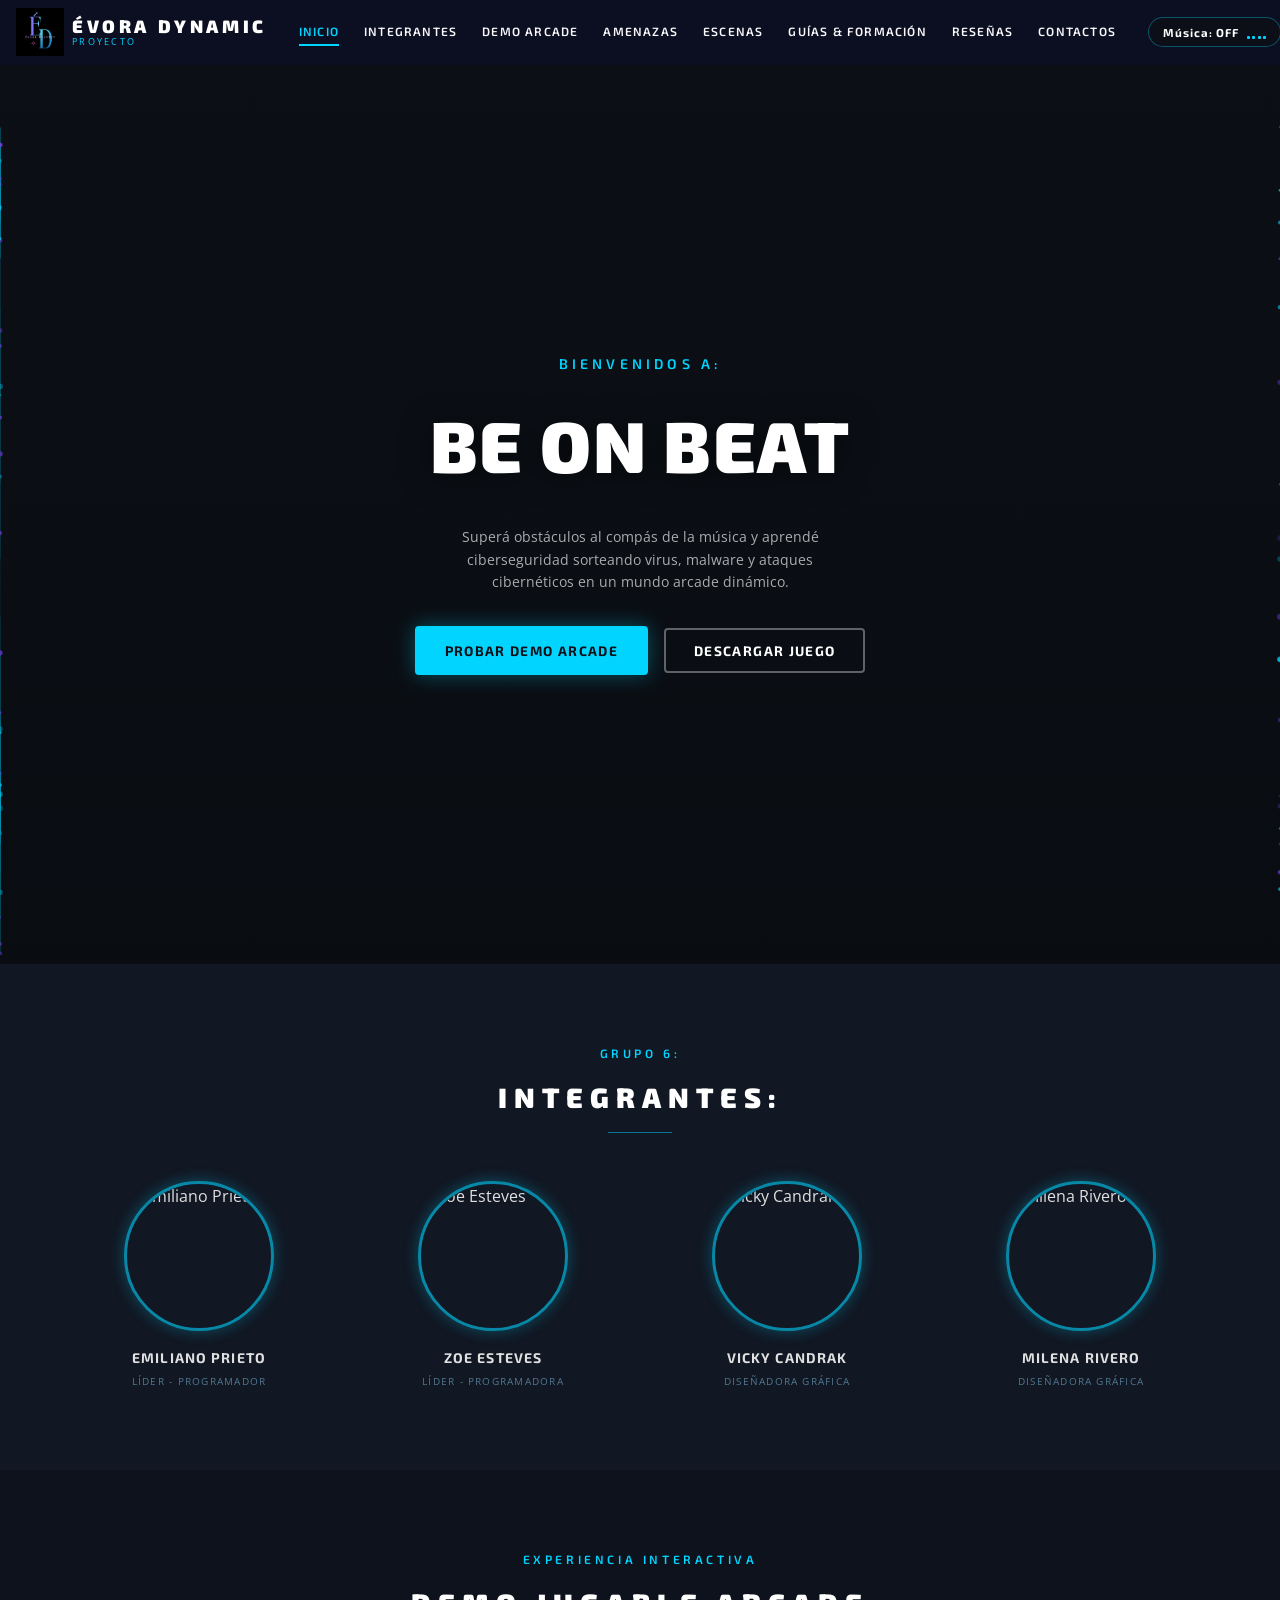
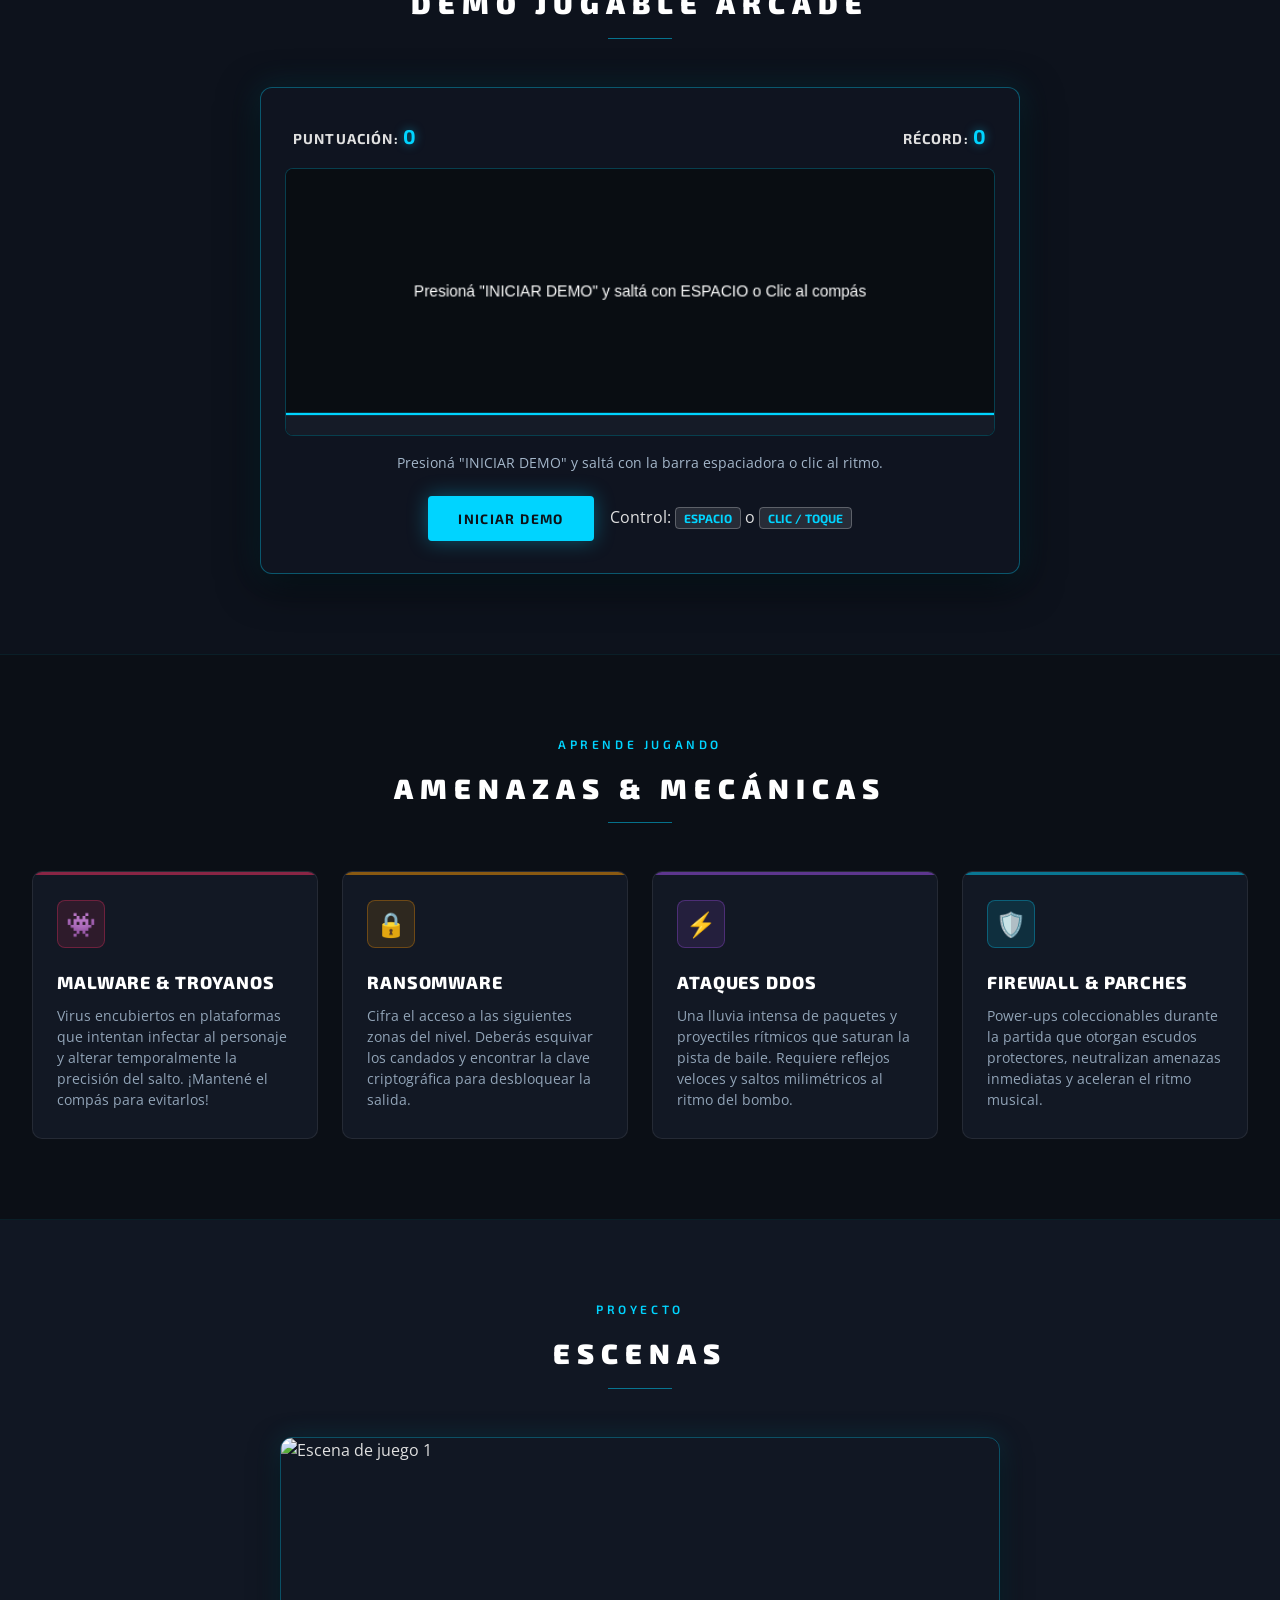
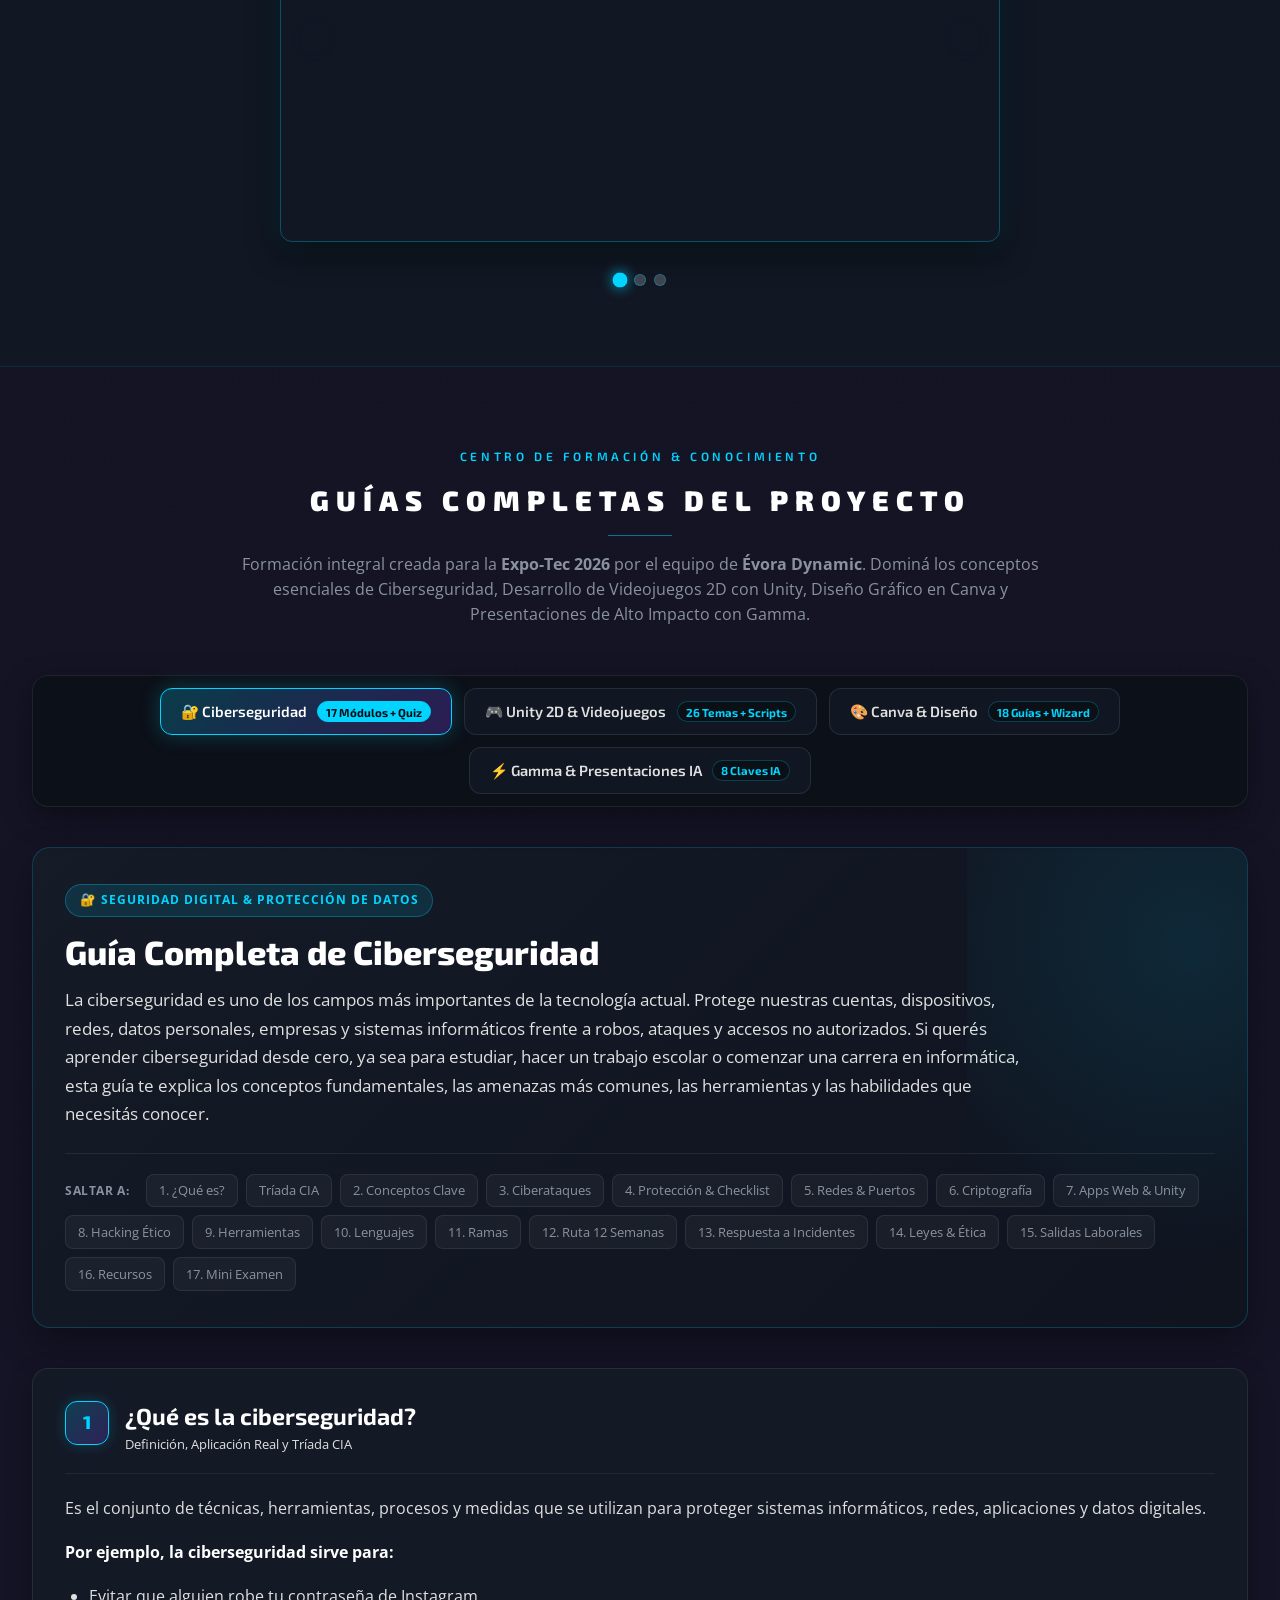
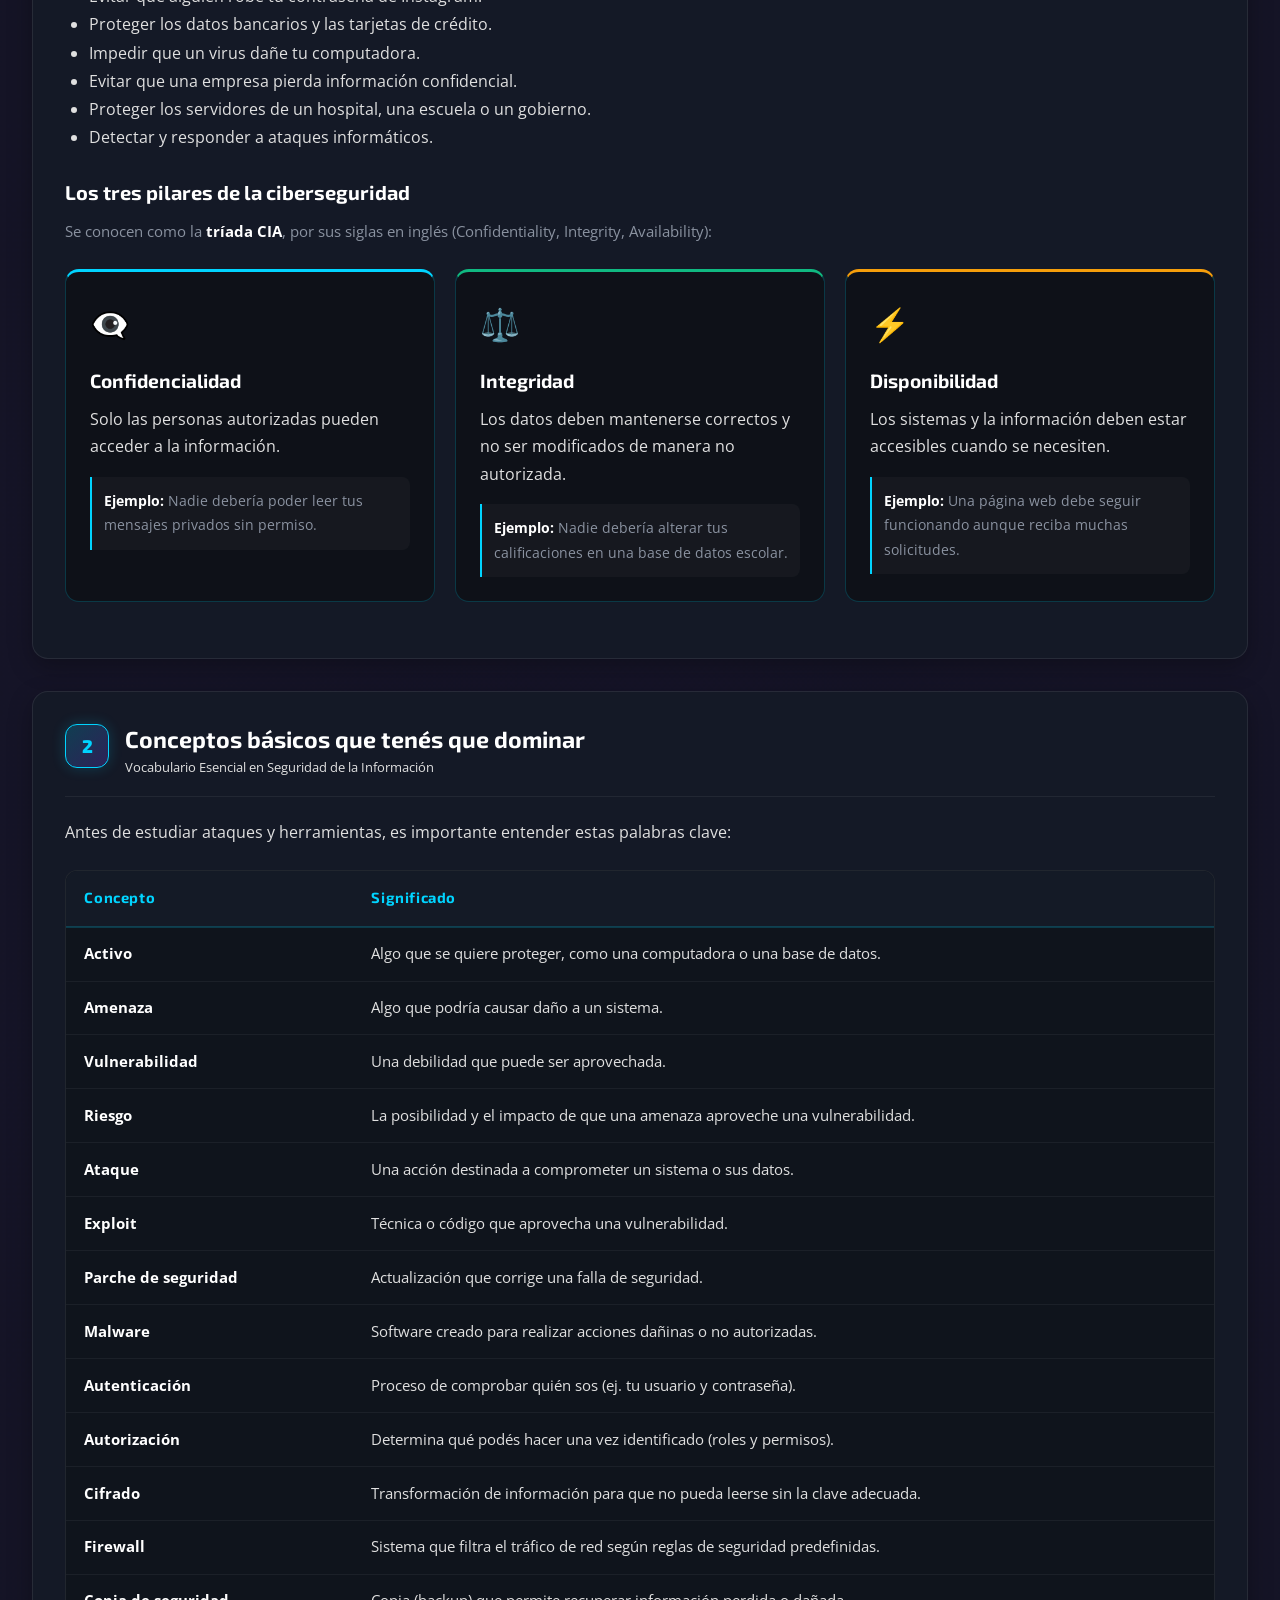
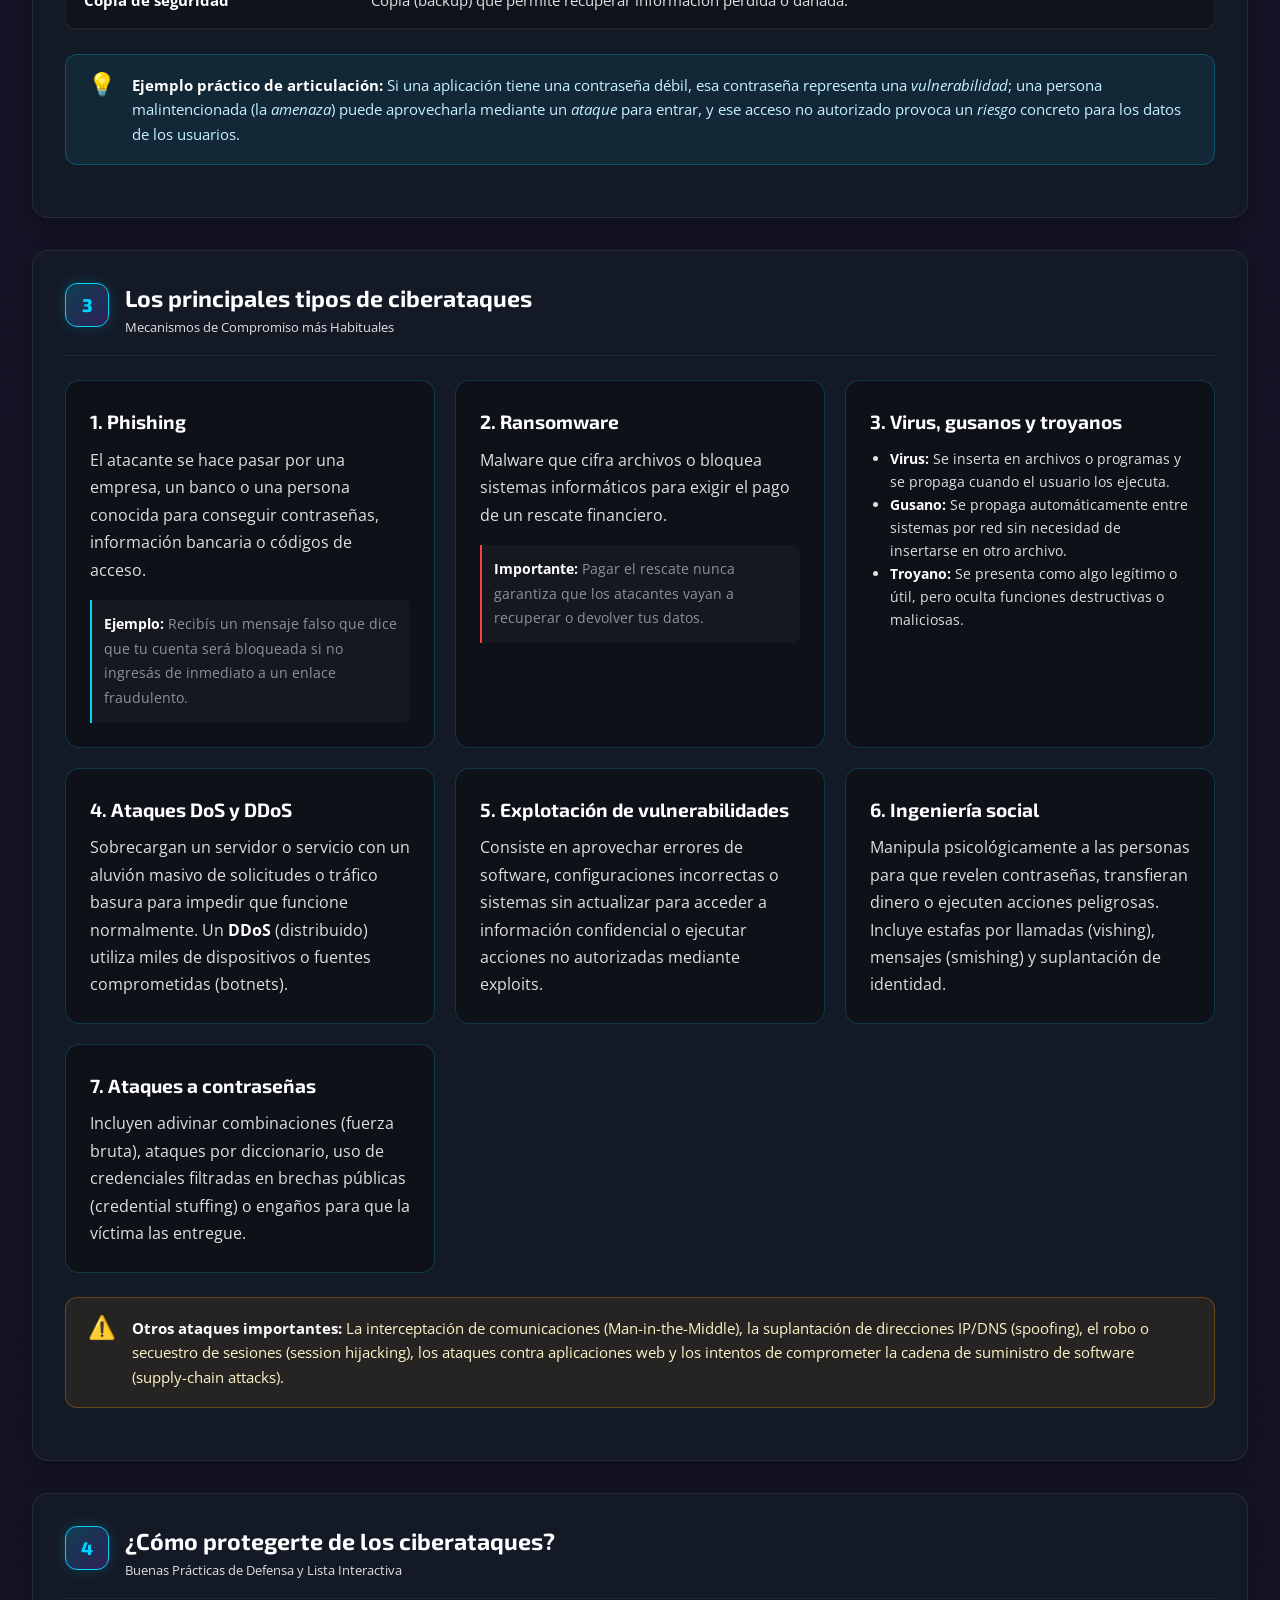
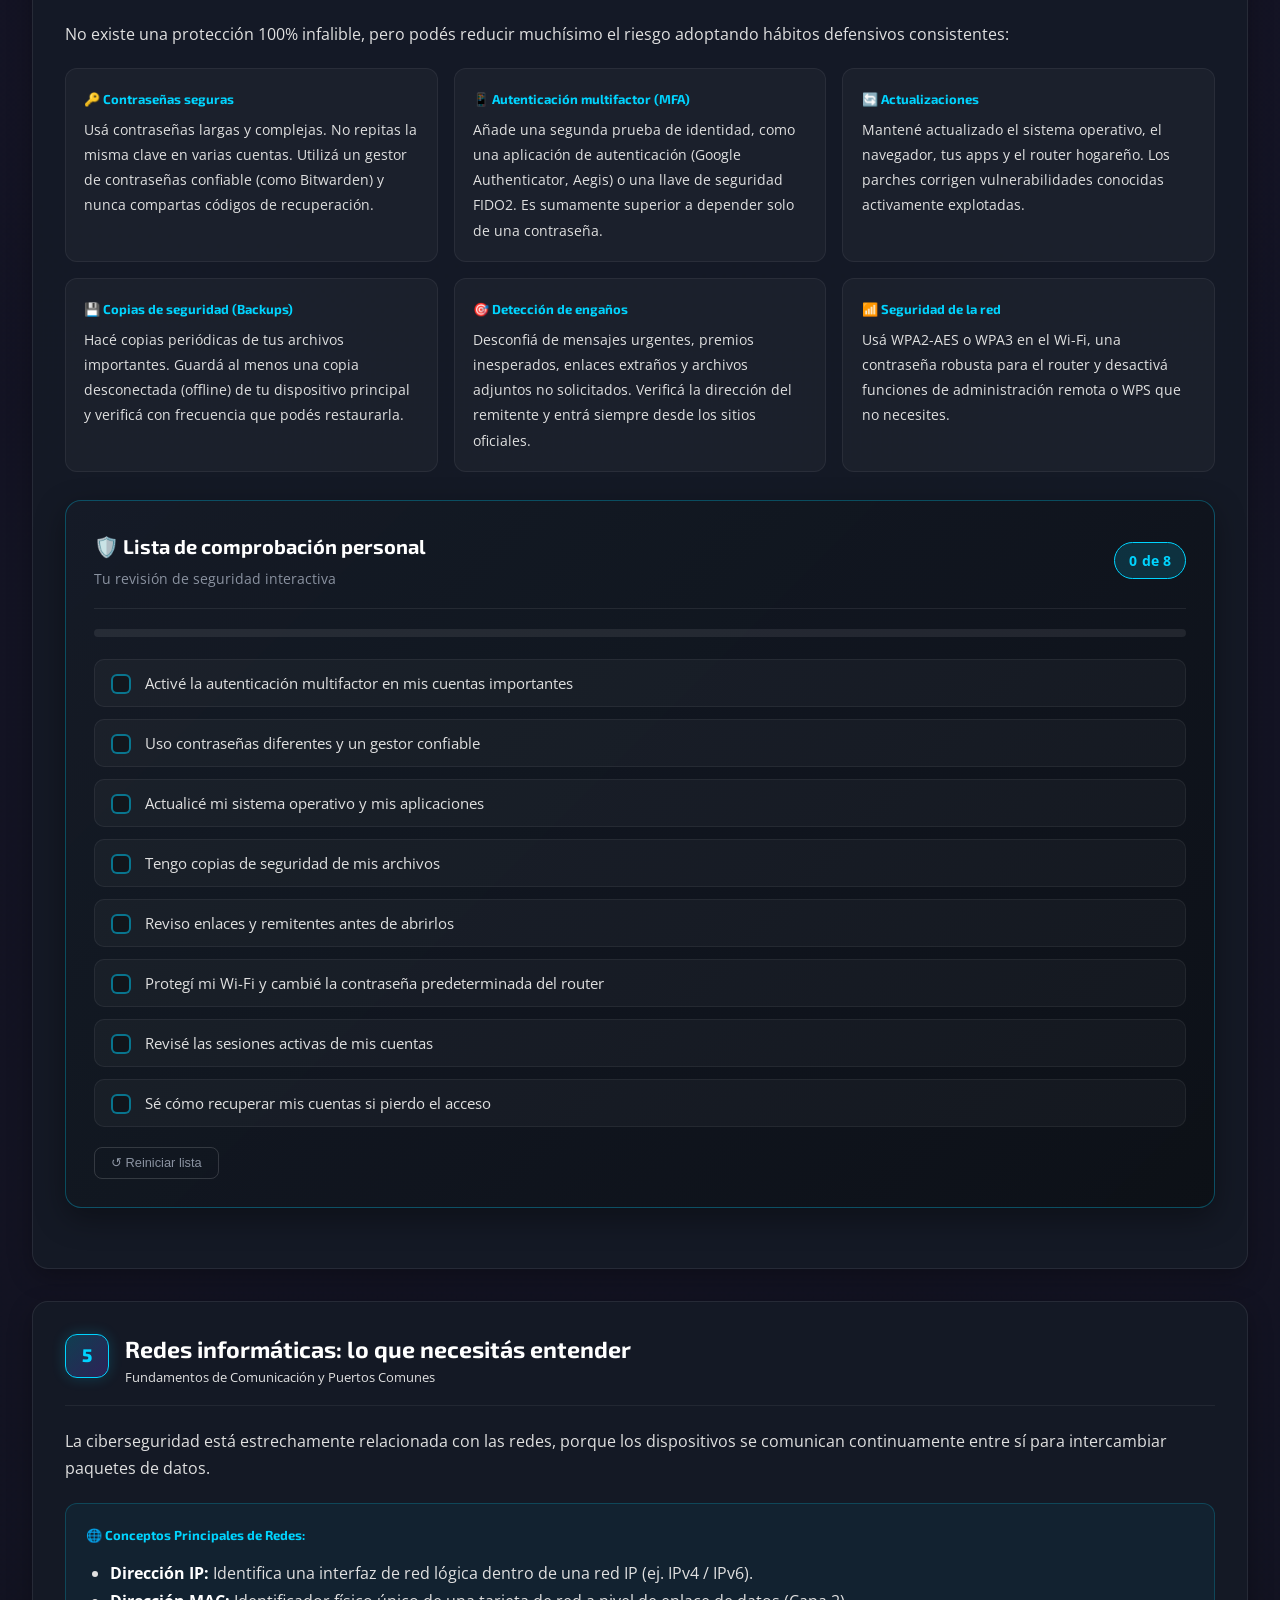
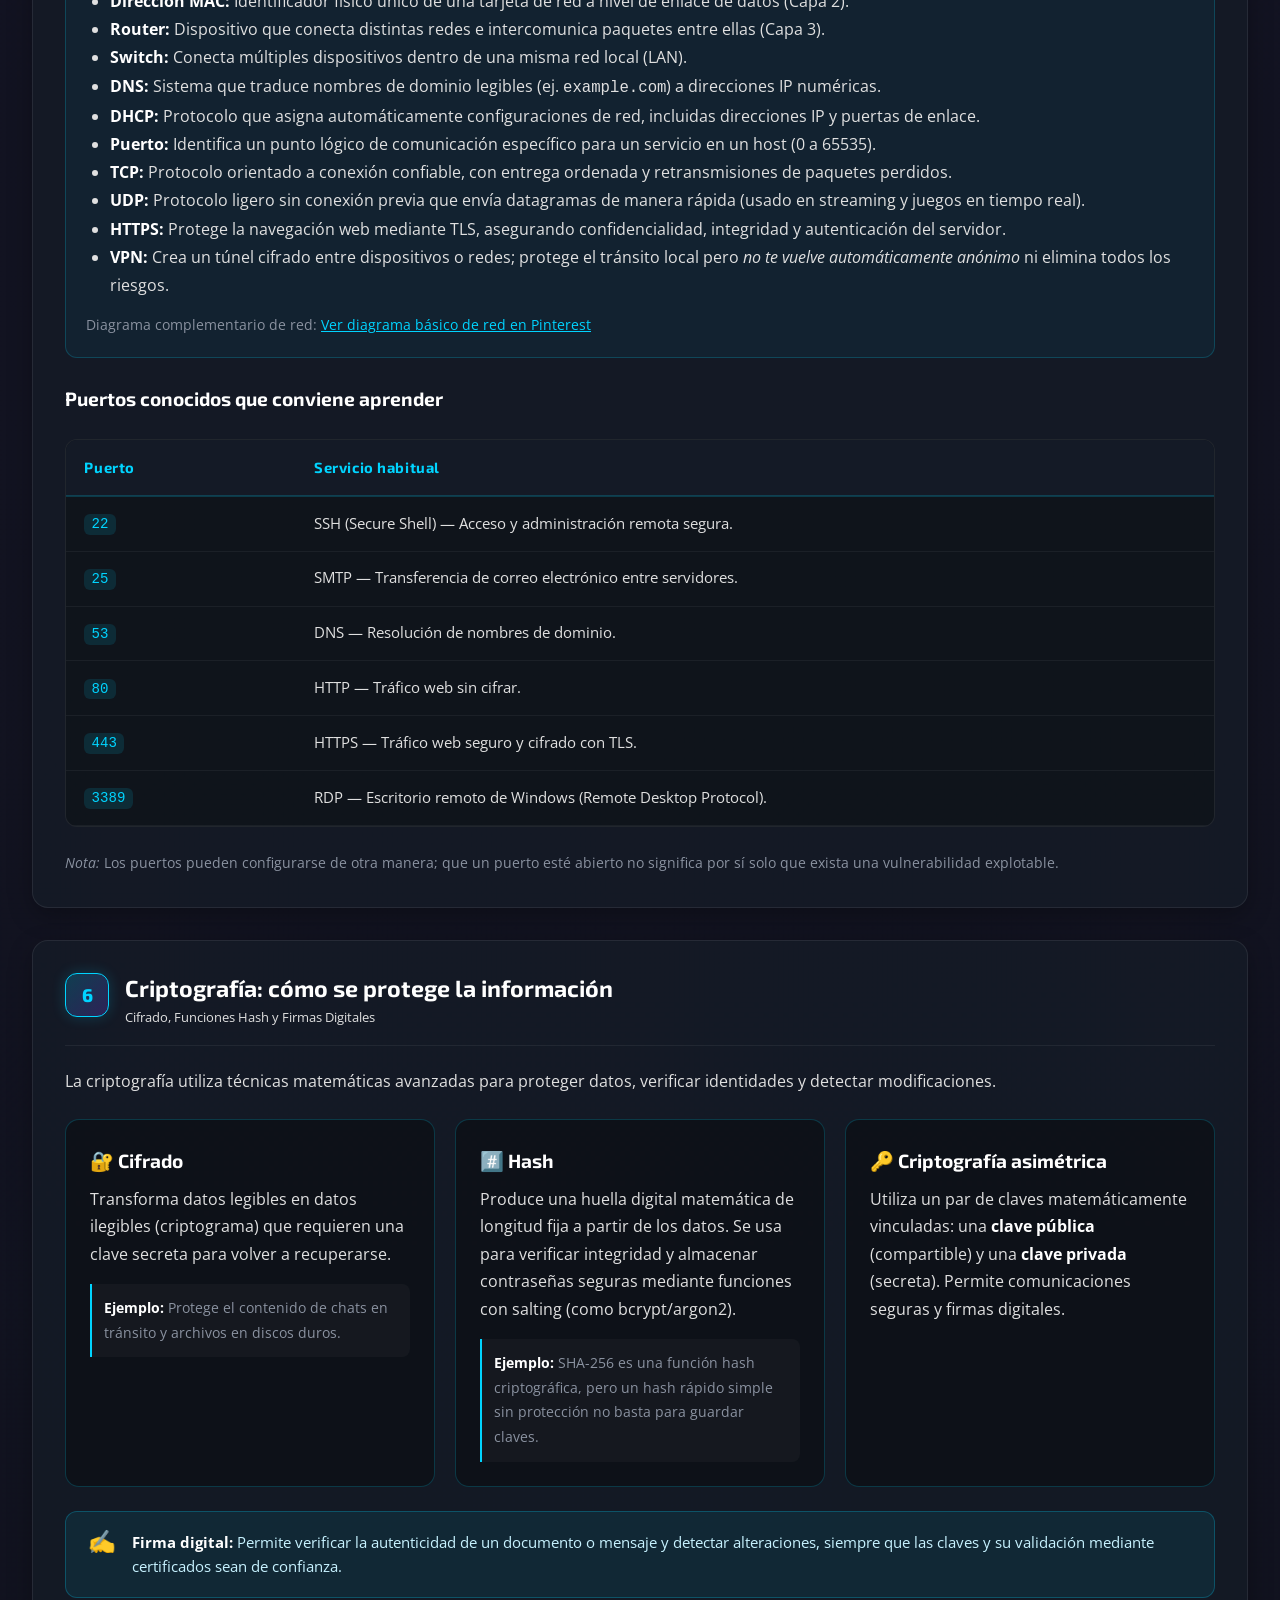
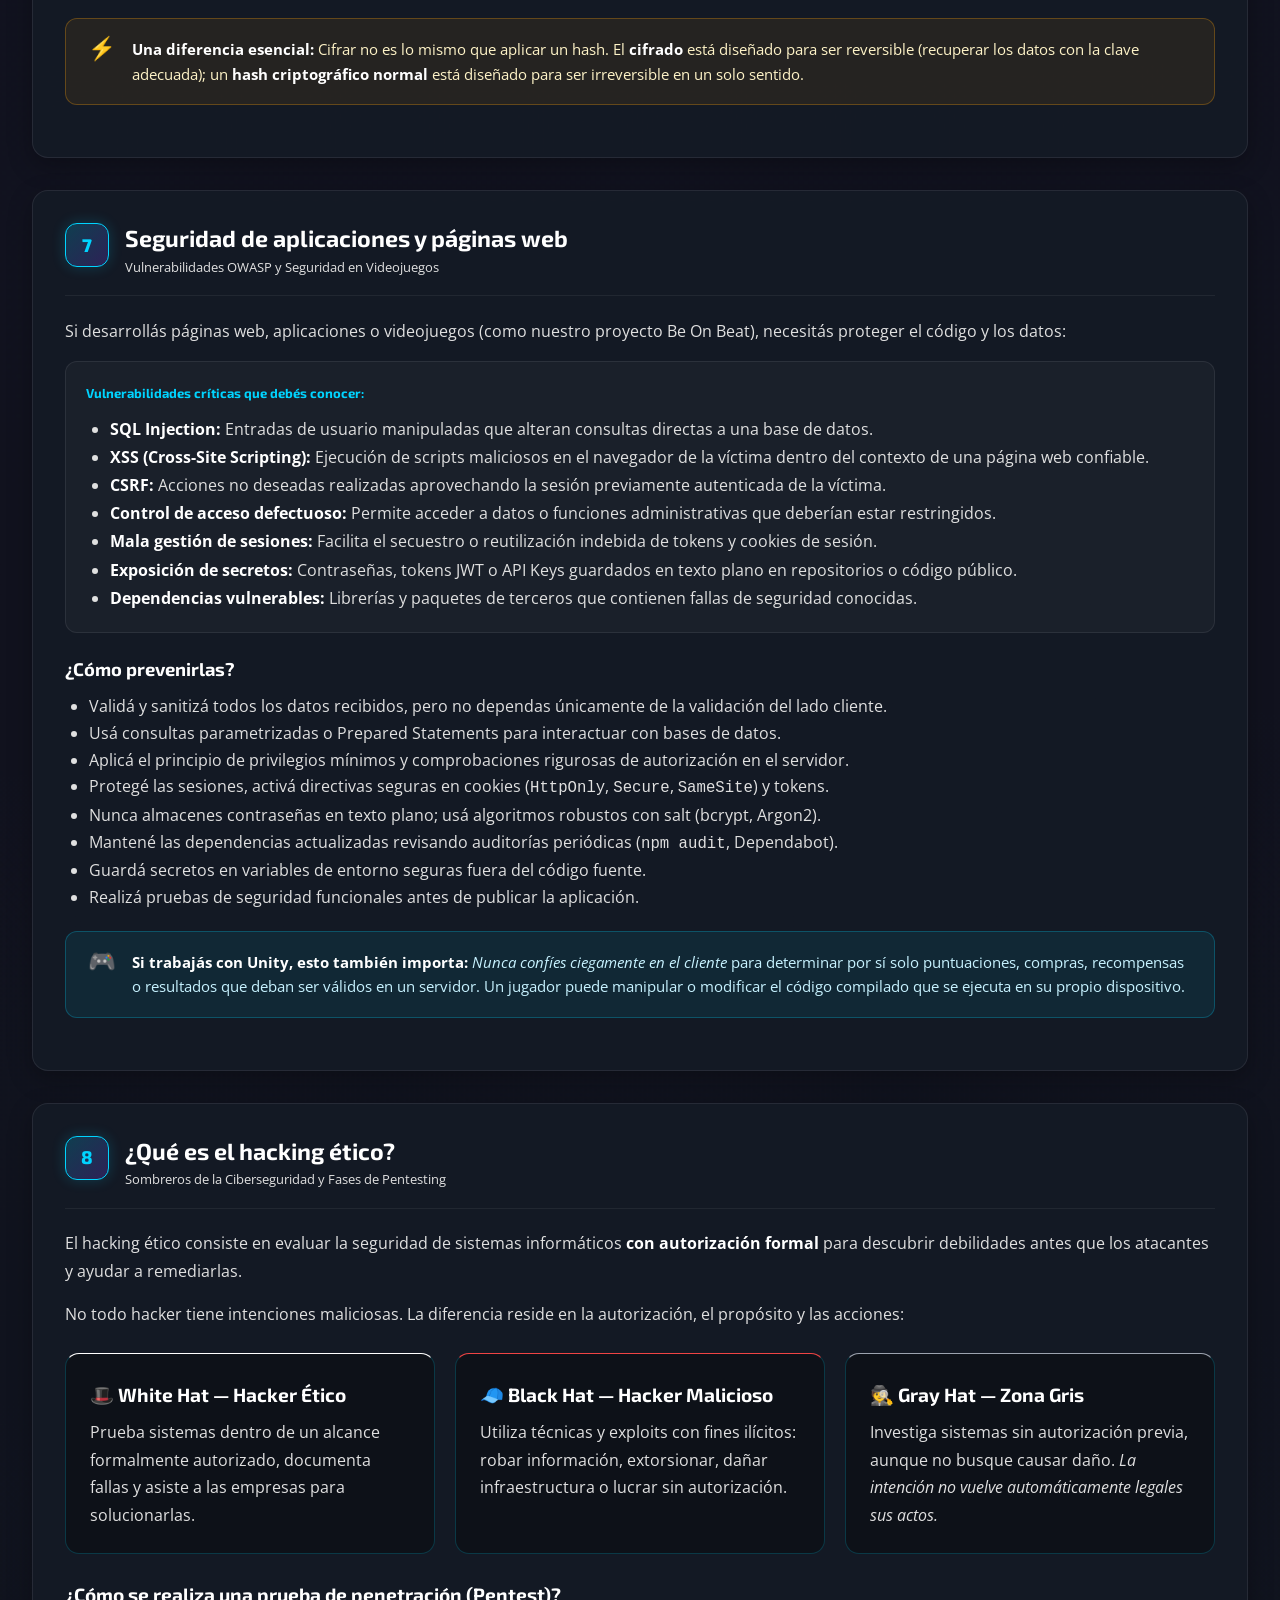
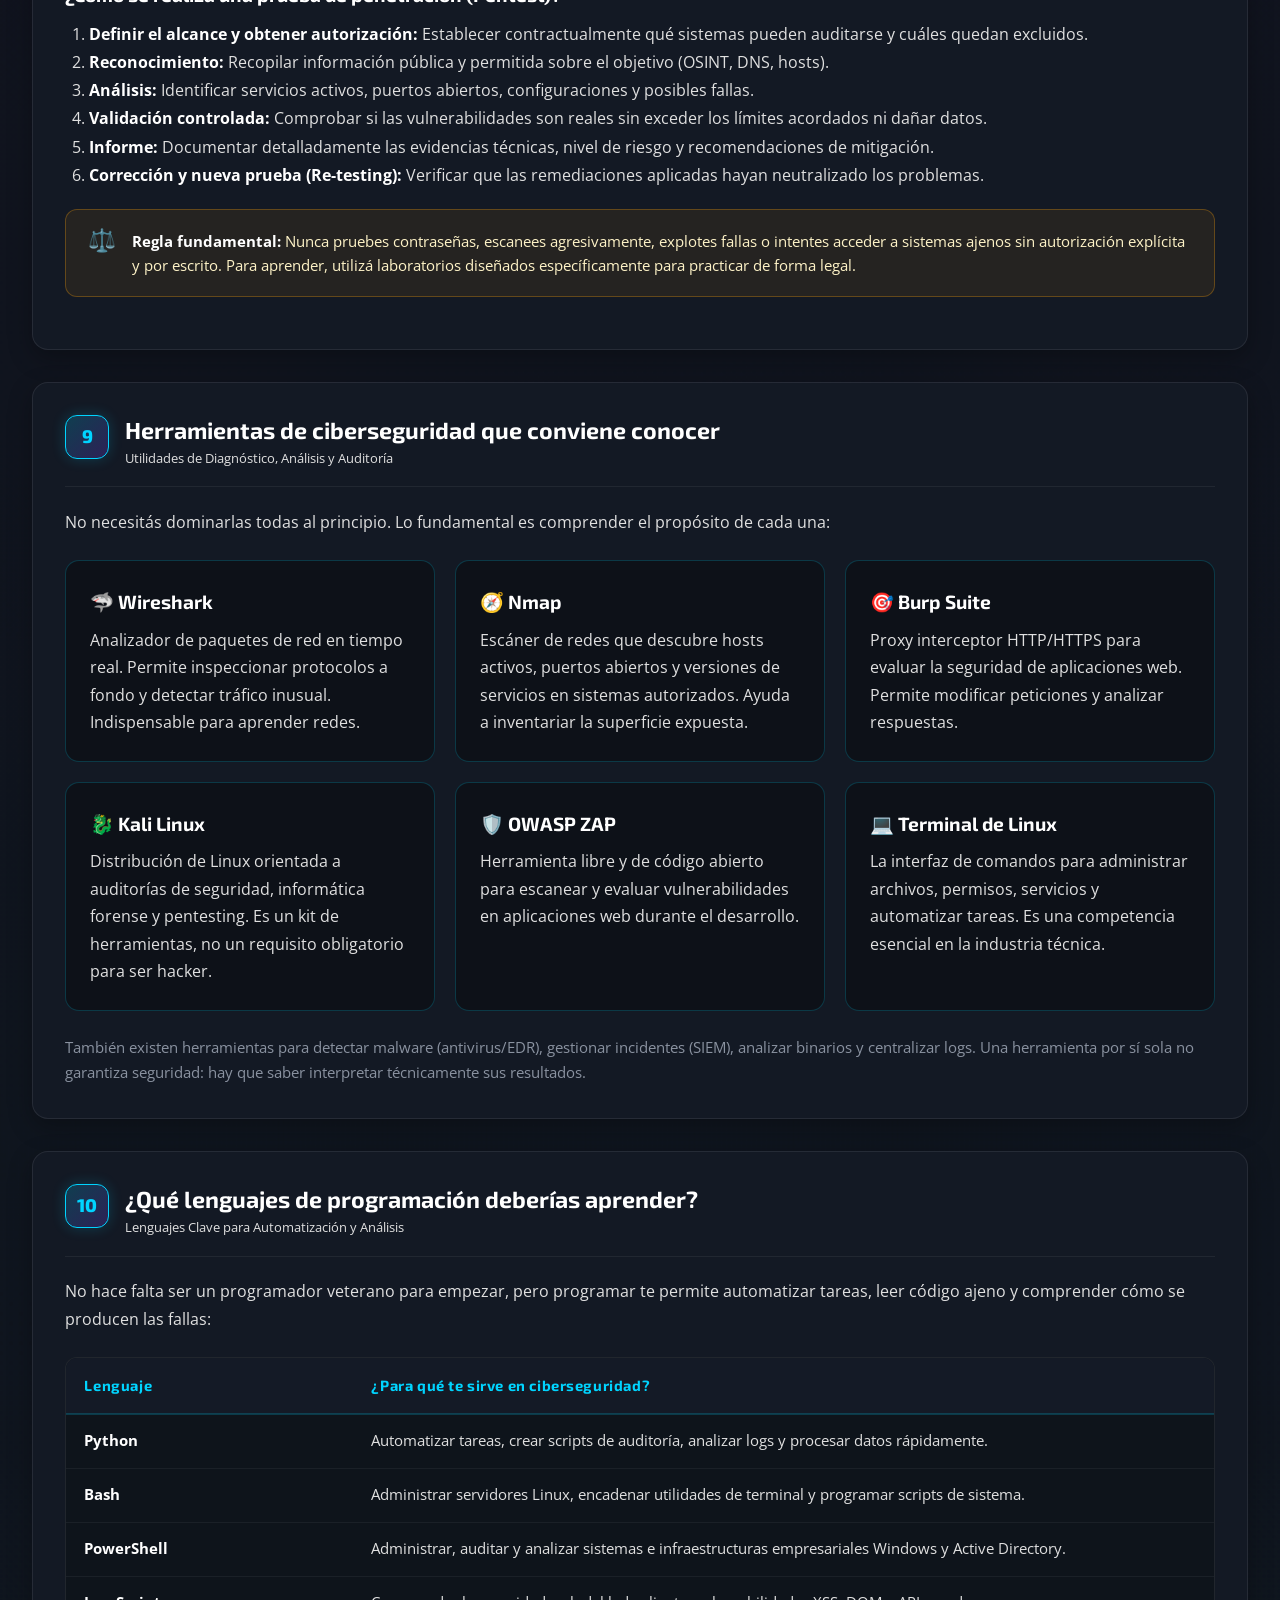
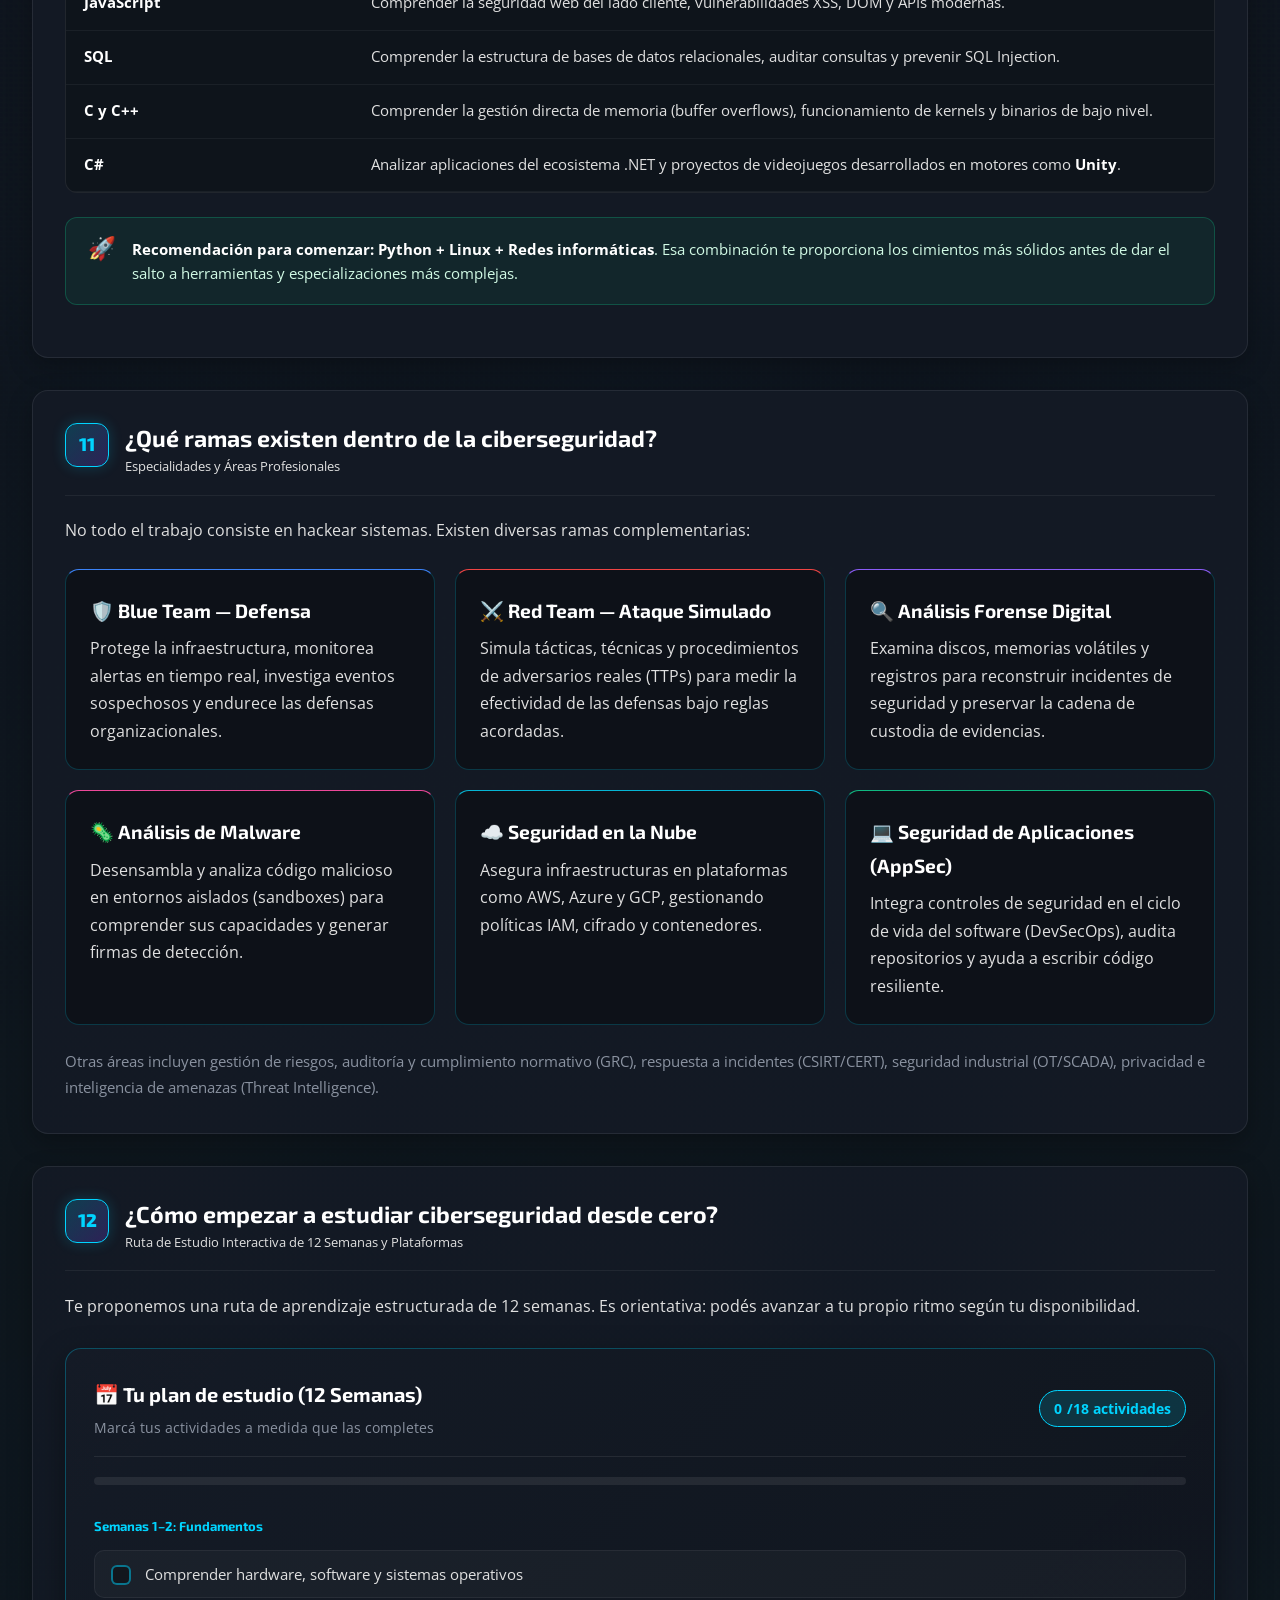
==== index.html @ 3b3048c4 "refactor: replace procedural web audio synthesizer with background music audio player" ====
<!DOCTYPE html>
<html lang="es">

<head>
    <meta charset="UTF-8">
    <meta name="viewport" content="width=device-width, initial-scale=1.0">
    <link rel="icon" type="image/jpeg" href="Logo Empresa.jpg">
    <title>Évora Dynamic | Be On Beat - Expo-Tec 2026</title>

    <!-- Metadatos SEO y Open Graph para compartir -->
    <meta name="description"
        content="Be On Beat - Videojuego rítmico educativo sobre ciberseguridad desarrollado por Évora Dynamic (E.E.S.T N°3 Hurlingham) para Expo-Tec 2026.">
    <meta property="og:title" content="Évora Dynamic | Be On Beat - Expo-Tec 2026">
    <meta property="og:description"
        content="Descubrí Be On Beat, un videojuego de ritmo y plataformas donde aprendés ciberseguridad esquivando malware, ransomware y ataques DDoS.">
    <meta property="og:image" content="Logo - Be On Beat.png">

    <link rel="stylesheet" href="Style.css">
    <link rel="preconnect" href="https://fonts.googleapis.com">
    <link rel="preconnect" href="https://fonts.gstatic.com" crossorigin>
    <link
        href="https://fonts.googleapis.com/css2?family=Exo+2:ital,wght@0,300;0,400;0,600;0,700;0,800;0,900;1,400&family=Open+Sans:wght@300;400;500;600&display=swap"
        rel="stylesheet">
</head>

<body>
    <!-- ============================================
         NAVBAR
         ============================================ -->
    <nav class="navbar" id="navbar">
        <div class="navbar-content">
            <a href="#home" class="logo" id="navCompanyLogo"
                title="Évora Dynamic (Clic en el logo para Acceso de Administrador)">
                <img src="Logo Empresa.jpg" alt="Logo Évora Dynamic" class="logo-icon-img company-logo-interactive"
                    id="companyLogoNav" style="height: 48px; width: 48px;">
                <div class="logo-text">
                    <span class="logo-brand">ÉVORA DYNAMIC</span>
                    <span class="logo-subtitle">Proyecto</span>
                </div>
            </a>

            <div class="nav-links">
                <a href="#home" class="nav-link active">Inicio</a>
                <a href="#games" class="nav-link">Integrantes</a>
                <a href="#arcade" class="nav-link">Demo Arcade</a>
                <a href="#threats" class="nav-link">Amenazas</a>
                <a href="#gallery" class="nav-link">Escenas</a>
                <a href="#guias" class="nav-link">Guías & Formación</a>
                <a href="#blog" class="nav-link">Reseñas</a>
                <a href="#contacts" class="nav-link">Contactos</a>
            </div>

            <div class="nav-actions">
                <!-- Reproductor de Música de Fondo -->
                <audio id="bgMusic" src="bg-music.mp3" loop preload="auto"></audio>
                <button class="audio-btn" id="audioToggleBtn" title="Activar/Desactivar Música de Fondo">
                    <span id="audioStatusText">Música: OFF</span>
                    <div class="equalizer-bars" id="equalizerBars">
                        <div class="equalizer-bar"></div>
                        <div class="equalizer-bar"></div>
                        <div class="equalizer-bar"></div>
                        <div class="equalizer-bar"></div>
                    </div>
                </button>

                <button class="btn-gaming btn-download-trigger">DESCARGAR</button>
                <button class="menu-toggle" id="menuToggle" title="Menú" aria-label="Abrir Menú">
                    <svg width="22" height="22" viewBox="0 0 24 24" fill="none" stroke="currentColor" stroke-width="2">
                        <line x1="3" y1="6" x2="21" y2="6"></line>
                        <line x1="3" y1="12" x2="21" y2="12"></line>
                        <line x1="3" y1="18" x2="21" y2="18"></line>
                    </svg>
                </button>
            </div>
        </div>

        <div class="mobile-menu" id="mobileMenu">
            <div class="mobile-menu-content">
                <a href="#home" class="mobile-menu-link">Inicio</a>
                <a href="#games" class="mobile-menu-link">Integrantes</a>
                <a href="#arcade" class="mobile-menu-link">Demo Jugable Arcade</a>
                <a href="#threats" class="mobile-menu-link">Amenazas Cibernéticas</a>
                <a href="#gallery" class="mobile-menu-link">Escenas del Juego</a>
                <a href="#guias" class="mobile-menu-link">Guías & Formación</a>
                <a href="#blog" class="mobile-menu-link">Reseñas y Proyecto</a>
                <a href="#contacts" class="mobile-menu-link">Contactos & QR</a>
                <button class="audio-btn mobile-audio-toggle" id="mobileAudioToggleBtn"
                    title="Activar/Desactivar Música de Fondo"
                    style="width: 100%; justify-content: center; margin-top: 0.75rem; padding: 0.65rem 1rem;">
                    <span id="mobileAudioStatusText">🎵 Música: OFF</span>
                </button>
                <button class="btn-gaming-solid btn-download-trigger" style="width: 100%; margin-top: 0.5rem;">DESCARGAR
                    JUEGO</button>
            </div>
        </div>
    </nav>

    <!-- ============================================
         HERO SECTION (CON CANVAS DE PARTÍCULAS)
         ============================================ -->
    <section class="hero" id="home">
        <canvas id="heroCanvas"></canvas>
        <div class="hero-content">
            <p class="hero-label">Bienvenidos a:</p>
            <h1 class="hero-title">BE ON BEAT</h1>
            <p class="hero-description">
                Superá obstáculos al compás de la música y aprendé ciberseguridad sorteando virus, malware y ataques
                cibernéticos en un mundo arcade dinámico.
            </p>
            <div class="hero-actions">
                <a href="#arcade" class="btn-gaming-solid">PROBAR DEMO ARCADE</a>
                <button class="btn-gaming-outline btn-download-trigger">DESCARGAR JUEGO</button>
            </div>
        </div>
    </section>

    <!-- ============================================
         INTEGRANTES SECTION
         ============================================ -->
    <section class="games-section" id="games">
        <div class="container">
            <div class="section-header">
                <p class="section-label">Grupo 6:</p>
                <h2 class="section-title">Integrantes:</h2>
                <div class="section-divider"></div>
            </div>

            <div class="games-carousel">
                <div class="game-card">
                    <div class="game-circle">
                        <img src="Emiliano.jpeg" alt="Emiliano Prieto">
                    </div>
                    <div class="game-info">
                        <div class="game-title">EMILIANO PRIETO</div>
                        <div class="game-date">Líder - Programador</div>
                    </div>
                </div>

                <div class="game-card">
                    <div class="game-circle">
                        <img src="zoe.jpeg" alt="Zoe Esteves">
                    </div>
                    <div class="game-info">
                        <div class="game-title">ZOE ESTEVES</div>
                        <div class="game-date">Líder - Programadora</div>
                    </div>
                </div>

                <div class="game-card">
                    <div class="game-circle">
                        <img src="Vicky.jpeg" alt="Vicky Candrak">
                    </div>
                    <div class="game-info">
                        <div class="game-title">VICKY CANDRAK</div>
                        <div class="game-date">Diseñadora Gráfica</div>
                    </div>
                </div>

                <div class="game-card">
                    <div class="game-circle">
                        <img src="Milena.jpeg" alt="Milena Rivero">
                    </div>
                    <div class="game-info">
                        <div class="game-title">MILENA RIVERO</div>
                        <div class="game-date">Diseñadora Gráfica</div>
                    </div>
                </div>
            </div>
        </div>
    </section>

    <!-- ============================================
         MINIJUEGO DEMO ARCADE EN EL NAVEGADOR
         ============================================ -->
    <section class="arcade-section" id="arcade">
        <div class="container">
            <div class="section-header">
                <p class="section-label">Experiencia Interactiva</p>
                <h2 class="section-title">Demo Jugable Arcade</h2>
                <div class="section-divider"></div>
            </div>

            <div class="arcade-card">
                <div class="arcade-hud">
                    <div>PUNTUACIÓN: <span class="arcade-score-val" id="arcadeScore">0</span></div>
                    <div>RÉCORD: <span class="arcade-score-val" id="arcadeHighScore">0</span></div>
                </div>

                <div class="arcade-canvas-wrap">
                    <canvas id="arcadeCanvas" width="640" height="240"></canvas>
                </div>

                <div class="arcade-status" id="arcadeStatus">
                    Presioná "INICIAR DEMO" y saltá con la barra espaciadora o clic al ritmo.
                </div>

                <div class="arcade-controls-hint">
                    <button class="btn-gaming-solid" id="arcadeStartBtn">INICIAR DEMO</button>
                    <div>
                        Control: <span class="key-badge">ESPACIO</span> o <span class="key-badge">CLIC / TOQUE</span>
                    </div>
                </div>
            </div>
        </div>
    </section>


    <!-- ============================================
         AMENAZAS CIBERNÉTICAS (CIBERSEGURIDAD)
         ============================================ -->
    <section class="threats-section" id="threats">
        <div class="container">
            <div class="section-header">
                <p class="section-label">Aprende Jugando</p>
                <h2 class="section-title">Amenazas & Mecánicas</h2>
                <div class="section-divider"></div>
            </div>

            <div class="threats-grid">
                <div class="threat-card malware">
                    <div class="threat-icon-box">👾</div>
                    <h3 class="threat-title">Malware & Troyanos</h3>
                    <p class="threat-desc">
                        Virus encubiertos en plataformas que intentan infectar al personaje y alterar temporalmente la
                        precisión del salto. ¡Mantené el compás para evitarlos!
                    </p>
                </div>

                <div class="threat-card ransom">
                    <div class="threat-icon-box">🔒</div>
                    <h3 class="threat-title">Ransomware</h3>
                    <p class="threat-desc">
                        Cifra el acceso a las siguientes zonas del nivel. Deberás esquivar los candados y encontrar la
                        clave criptográfica para desbloquear la salida.
                    </p>
                </div>

                <div class="threat-card ddos">
                    <div class="threat-icon-box">⚡</div>
                    <h3 class="threat-title">Ataques DDoS</h3>
                    <p class="threat-desc">
                        Una lluvia intensa de paquetes y proyectiles rítmicos que saturan la pista de baile. Requiere
                        reflejos veloces y saltos milimétricos al ritmo del bombo.
                    </p>
                </div>

                <div class="threat-card firewall">
                    <div class="threat-icon-box">🛡️</div>
                    <h3 class="threat-title">Firewall & Parches</h3>
                    <p class="threat-desc">
                        Power-ups coleccionables durante la partida que otorgan escudos protectores, neutralizan
                        amenazas inmediatas y aceleran el ritmo musical.
                    </p>
                </div>
            </div>
        </div>
    </section>

    <!-- ============================================
         GALLERY SECTION (ESCENAS CON CONTROLES)
         ============================================ -->
    <section class="gallery-section" id="gallery">
        <div class="container">
            <div class="section-header">
                <p class="section-label">Proyecto</p>
                <h2 class="section-title">Escenas</h2>
                <div class="section-divider"></div>
            </div>

            <div class="slider-wrapper">
                <button class="slider-btn prev" id="sliderPrev" aria-label="Escena anterior">&#10094;</button>
                <div class="slider">
                    <div class="slides">
                        <img src="https://d2xsxph8kpxj0f.cloudfront.net/310519663700891269/dmwCE3kLKHM7hMLUo2SNt4/game-3-forza-DLq77SA7RTsXVzuGeWvbDe.webp"
                            alt="Escena de juego 1">
                        <img src="https://d2xsxph8kpxj0f.cloudfront.net/310519663700891269/dmwCE3kLKHM7hMLUo2SNt4/game-1-fifal-4pYrfbudWQqsXYP3TQs9eG.webp"
                            alt="Escena de juego 2">
                        <img src="https://d2xsxph8kpxj0f.cloudfront.net/310519663700891269/dmwCE3kLKHM7hMLUo2SNt4/hero-gaming-bg-jr9NrYssYtFWR7VLtwVqLR.webp"
                            alt="Escena de juego 3">
                    </div>
                </div>
                <button class="slider-btn next" id="sliderNext" aria-label="Siguiente escena">&#10095;</button>
            </div>
            <div class="slider-dots" id="sliderDots"></div>
        </div>
    </section>

    <!-- ============================================
         CENTRO DE GUÍAS & FORMACIÓN (ACADEMIA)
         ============================================ -->
    <section class="guides-section" id="guias">
        <div class="container">
            <div class="section-header">
                <p class="section-label">Centro de Formación & Conocimiento</p>
                <h2 class="section-title">Guías Completas del Proyecto</h2>
                <div class="section-divider"></div>
                <p
                    style="max-width: 850px; margin: 1rem auto 0; color: var(--text-muted); font-size: 0.98rem; text-align: center;">
                    Formación integral creada para la <strong>Expo-Tec 2026</strong> por el equipo de <strong>Évora
                        Dynamic</strong>. Dominá los conceptos esenciales de Ciberseguridad, Desarrollo de Videojuegos
                    2D con Unity, Diseño Gráfico en Canva y Presentaciones de Alto Impacto con Gamma.
                </p>
            </div>

            <!-- Selector de Pestañas (Tabs de Navegación) -->
            <div class="guides-tabs-container" role="tablist" aria-label="Guías del Proyecto">
                <button class="guide-tab-btn active" data-guide-target="tab-cyber" role="tab" aria-selected="true"
                    id="tabBtnCyber">
                    <span>🔐 Ciberseguridad</span>
                    <span class="tab-badge">17 Módulos + Quiz</span>
                </button>
                <button class="guide-tab-btn" data-guide-target="tab-unity" role="tab" aria-selected="false"
                    id="tabBtnUnity">
                    <span>🎮 Unity 2D & Videojuegos</span>
                    <span class="tab-badge">26 Temas + Scripts</span>
                </button>
                <button class="guide-tab-btn" data-guide-target="tab-canva" role="tab" aria-selected="false"
                    id="tabBtnCanva">
                    <span>🎨 Canva & Diseño</span>
                    <span class="tab-badge">18 Guías + Wizard</span>
                </button>
                <button class="guide-tab-btn" data-guide-target="tab-gamma" role="tab" aria-selected="false"
                    id="tabBtnGamma">
                    <span>⚡ Gamma & Presentaciones IA</span>
                    <span class="tab-badge">8 Claves IA</span>
                </button>
            </div>

            <!-- ========================================================
                 PESTAÑA 1: GUÍA COMPLETA DE CIBERSEGURIDAD
                 ======================================================== -->
            <div class="guide-tab-pane active" id="tab-cyber" role="tabpanel" aria-labelledby="tabBtnCyber">

                <!-- Hero Banner Ciberseguridad -->
                <div class="guide-hero-banner">
                    <span class="guide-hero-badge">🔐 Seguridad Digital & Protección de Datos</span>
                    <h2 class="guide-hero-title">Guía Completa de Ciberseguridad</h2>
                    <p class="guide-hero-desc">
                        La ciberseguridad es uno de los campos más importantes de la tecnología actual. Protege nuestras
                        cuentas, dispositivos, redes, datos personales, empresas y sistemas informáticos frente a robos,
                        ataques y accesos no autorizados.
                        Si querés aprender ciberseguridad desde cero, ya sea para estudiar, hacer un trabajo escolar o
                        comenzar una carrera en informática, esta guía te explica los conceptos fundamentales, las
                        amenazas más comunes, las herramientas y las habilidades que necesitás conocer.
                    </p>
                    <div class="guide-quick-nav">
                        <span class="quick-nav-label">Saltar a:</span>
                        <a href="#cyber-1" class="quick-jump-link">1. ¿Qué es?</a>
                        <a href="#cyber-cia" class="quick-jump-link">Tríada CIA</a>
                        <a href="#cyber-2" class="quick-jump-link">2. Conceptos Clave</a>
                        <a href="#cyber-3" class="quick-jump-link">3. Ciberataques</a>
                        <a href="#cyber-4" class="quick-jump-link">4. Protección & Checklist</a>
                        <a href="#cyber-5" class="quick-jump-link">5. Redes & Puertos</a>
                        <a href="#cyber-6" class="quick-jump-link">6. Criptografía</a>
                        <a href="#cyber-7" class="quick-jump-link">7. Apps Web & Unity</a>
                        <a href="#cyber-8" class="quick-jump-link">8. Hacking Ético</a>
                        <a href="#cyber-9" class="quick-jump-link">9. Herramientas</a>
                        <a href="#cyber-10" class="quick-jump-link">10. Lenguajes</a>
                        <a href="#cyber-11" class="quick-jump-link">11. Ramas</a>
                        <a href="#cyber-12" class="quick-jump-link">12. Ruta 12 Semanas</a>
                        <a href="#cyber-13" class="quick-jump-link">13. Respuesta a Incidentes</a>
                        <a href="#cyber-14" class="quick-jump-link">14. Leyes & Ética</a>
                        <a href="#cyber-15" class="quick-jump-link">15. Salidas Laborales</a>
                        <a href="#cyber-16" class="quick-jump-link">16. Recursos</a>
                        <a href="#cyber-17" class="quick-jump-link">17. Mini Examen</a>
                    </div>
                </div>

                <!-- 1. ¿Qué es la ciberseguridad? -->
                <article class="guide-sub-card" id="cyber-1">
                    <div class="guide-card-header">
                        <span class="guide-num-badge">1</span>
                        <div>
                            <h3 class="guide-card-title">¿Qué es la ciberseguridad?</h3>
                            <small>Definición, Aplicación Real y Tríada CIA</small>
                        </div>
                    </div>
                    <div class="guide-prose">
                        <p>
                            Es el conjunto de técnicas, herramientas, procesos y medidas que se utilizan para proteger
                            sistemas informáticos, redes, aplicaciones y datos digitales.
                        </p>
                        <p><strong>Por ejemplo, la ciberseguridad sirve para:</strong></p>
                        <ul style="margin: 0.75rem 0 1.25rem 1.5rem; line-height: 1.8;">
                            <li>Evitar que alguien robe tu contraseña de Instagram.</li>
                            <li>Proteger los datos bancarios y las tarjetas de crédito.</li>
                            <li>Impedir que un virus dañe tu computadora.</li>
                            <li>Evitar que una empresa pierda información confidencial.</li>
                            <li>Proteger los servidores de un hospital, una escuela o un gobierno.</li>
                            <li>Detectar y responder a ataques informáticos.</li>
                        </ul>

                        <div id="cyber-cia">
                            <h4
                                style="font-family: 'Exo 2', sans-serif; font-size: 1.25rem; color: var(--text-white); margin: 1.5rem 0 0.5rem;">
                                Los tres pilares de la ciberseguridad
                            </h4>
                            <p style="color: var(--text-muted); font-size: 0.95rem;">
                                Se conocen como la <strong>tríada CIA</strong>, por sus siglas en inglés
                                (Confidentiality, Integrity, Availability):
                            </p>

                            <div class="cia-grid">
                                <div class="cia-card conf">
                                    <div class="cia-card-icon">👁️‍🗨️</div>
                                    <h5 class="cia-card-title">Confidencialidad</h5>
                                    <p>Solo las personas autorizadas pueden acceder a la información.</p>
                                    <div class="cia-example-box">
                                        <strong>Ejemplo:</strong> Nadie debería poder leer tus mensajes privados sin
                                        permiso.
                                    </div>
                                </div>

                                <div class="cia-card inte">
                                    <div class="cia-card-icon">⚖️</div>
                                    <h5 class="cia-card-title">Integridad</h5>
                                    <p>Los datos deben mantenerse correctos y no ser modificados de manera no
                                        autorizada.</p>
                                    <div class="cia-example-box">
                                        <strong>Ejemplo:</strong> Nadie debería alterar tus calificaciones en una base
                                        de datos escolar.
                                    </div>
                                </div>

                                <div class="cia-card disp">
                                    <div class="cia-card-icon">⚡</div>
                                    <h5 class="cia-card-title">Disponibilidad</h5>
                                    <p>Los sistemas y la información deben estar accesibles cuando se necesiten.</p>
                                    <div class="cia-example-box">
                                        <strong>Ejemplo:</strong> Una página web debe seguir funcionando aunque reciba
                                        muchas solicitudes.
                                    </div>
                                </div>
                            </div>
                        </div>
                    </div>
                </article>

                <!-- 2. Conceptos básicos que tenés que dominar -->
                <article class="guide-sub-card" id="cyber-2">
                    <div class="guide-card-header">
                        <span class="guide-num-badge">2</span>
                        <div>
                            <h3 class="guide-card-title">Conceptos básicos que tenés que dominar</h3>
                            <small>Vocabulario Esencial en Seguridad de la Información</small>
                        </div>
                    </div>
                    <div class="guide-prose">
                        <p>Antes de estudiar ataques y herramientas, es importante entender estas palabras clave:</p>

                        <div class="guide-table-wrap">
                            <table class="guide-table">
                                <thead>
                                    <tr>
                                        <th style="width: 25%;">Concepto</th>
                                        <th>Significado</th>
                                    </tr>
                                </thead>
                                <tbody>
                                    <tr>
                                        <td><strong>Activo</strong></td>
                                        <td>Algo que se quiere proteger, como una computadora o una base de datos.</td>
                                    </tr>
                                    <tr>
                                        <td><strong>Amenaza</strong></td>
                                        <td>Algo que podría causar daño a un sistema.</td>
                                    </tr>
                                    <tr>
                                        <td><strong>Vulnerabilidad</strong></td>
                                        <td>Una debilidad que puede ser aprovechada.</td>
                                    </tr>
                                    <tr>
                                        <td><strong>Riesgo</strong></td>
                                        <td>La posibilidad y el impacto de que una amenaza aproveche una vulnerabilidad.
                                        </td>
                                    </tr>
                                    <tr>
                                        <td><strong>Ataque</strong></td>
                                        <td>Una acción destinada a comprometer un sistema o sus datos.</td>
                                    </tr>
                                    <tr>
                                        <td><strong>Exploit</strong></td>
                                        <td>Técnica o código que aprovecha una vulnerabilidad.</td>
                                    </tr>
                                    <tr>
                                        <td><strong>Parche de seguridad</strong></td>
                                        <td>Actualización que corrige una falla de seguridad.</td>
                                    </tr>
                                    <tr>
                                        <td><strong>Malware</strong></td>
                                        <td>Software creado para realizar acciones dañinas o no autorizadas.</td>
                                    </tr>
                                    <tr>
                                        <td><strong>Autenticación</strong></td>
                                        <td>Proceso de comprobar quién sos (ej. tu usuario y contraseña).</td>
                                    </tr>
                                    <tr>
                                        <td><strong>Autorización</strong></td>
                                        <td>Determina qué podés hacer una vez identificado (roles y permisos).</td>
                                    </tr>
                                    <tr>
                                        <td><strong>Cifrado</strong></td>
                                        <td>Transformación de información para que no pueda leerse sin la clave
                                            adecuada.</td>
                                    </tr>
                                    <tr>
                                        <td><strong>Firewall</strong></td>
                                        <td>Sistema que filtra el tráfico de red según reglas de seguridad predefinidas.
                                        </td>
                                    </tr>
                                    <tr>
                                        <td><strong>Copia de seguridad</strong></td>
                                        <td>Copia (backup) que permite recuperar información perdida o dañada.</td>
                                    </tr>
                                </tbody>
                            </table>
                        </div>

                        <div class="guide-alert-box info">
                            <span class="guide-alert-icon">💡</span>
                            <div>
                                <strong>Ejemplo práctico de articulación:</strong> Si una aplicación tiene una
                                contraseña débil, esa contraseña representa una <em>vulnerabilidad</em>; una persona
                                malintencionada (la <em>amenaza</em>) puede aprovecharla mediante un <em>ataque</em>
                                para entrar, y ese acceso no autorizado provoca un <em>riesgo</em> concreto para los
                                datos de los usuarios.
                            </div>
                        </div>
                    </div>
                </article>

                <!-- 3. Los principales tipos de ciberataques -->
                <article class="guide-sub-card" id="cyber-3">
                    <div class="guide-card-header">
                        <span class="guide-num-badge">3</span>
                        <div>
                            <h3 class="guide-card-title">Los principales tipos de ciberataques</h3>
                            <small>Mecanismos de Compromiso más Habituales</small>
                        </div>
                    </div>
                    <div class="guide-prose">
                        <div class="cia-grid" style="grid-template-columns: repeat(auto-fit, minmax(300px, 1fr));">

                            <div class="cia-card">
                                <h5 class="cia-card-title">1. Phishing</h5>
                                <p>El atacante se hace pasar por una empresa, un banco o una persona conocida para
                                    conseguir contraseñas, información bancaria o códigos de acceso.</p>
                                <div class="cia-example-box">
                                    <strong>Ejemplo:</strong> Recibís un mensaje falso que dice que tu cuenta será
                                    bloqueada si no ingresás de inmediato a un enlace fraudulento.
                                </div>
                            </div>

                            <div class="cia-card">
                                <h5 class="cia-card-title">2. Ransomware</h5>
                                <p>Malware que cifra archivos o bloquea sistemas informáticos para exigir el pago de un
                                    rescate financiero.</p>
                                <div class="cia-example-box" style="border-left-color: #ef4444;">
                                    <strong>Importante:</strong> Pagar el rescate nunca garantiza que los atacantes
                                    vayan a recuperar o devolver tus datos.
                                </div>
                            </div>

                            <div class="cia-card">
                                <h5 class="cia-card-title">3. Virus, gusanos y troyanos</h5>
                                <ul style="margin: 0.5rem 0 0 1.25rem; font-size: 0.9rem; line-height: 1.6;">
                                    <li><strong>Virus:</strong> Se inserta en archivos o programas y se propaga cuando
                                        el usuario los ejecuta.</li>
                                    <li><strong>Gusano:</strong> Se propaga automáticamente entre sistemas por red sin
                                        necesidad de insertarse en otro archivo.</li>
                                    <li><strong>Troyano:</strong> Se presenta como algo legítimo o útil, pero oculta
                                        funciones destructivas o maliciosas.</li>
                                </ul>
                            </div>

                            <div class="cia-card">
                                <h5 class="cia-card-title">4. Ataques DoS y DDoS</h5>
                                <p>Sobrecargan un servidor o servicio con un aluvión masivo de solicitudes o tráfico
                                    basura para impedir que funcione normalmente. Un <strong>DDoS</strong> (distribuido)
                                    utiliza miles de dispositivos o fuentes comprometidas (botnets).</p>
                            </div>

                            <div class="cia-card">
                                <h5 class="cia-card-title">5. Explotación de vulnerabilidades</h5>
                                <p>Consiste en aprovechar errores de software, configuraciones incorrectas o sistemas
                                    sin actualizar para acceder a información confidencial o ejecutar acciones no
                                    autorizadas mediante exploits.</p>
                            </div>

                            <div class="cia-card">
                                <h5 class="cia-card-title">6. Ingeniería social</h5>
                                <p>Manipula psicológicamente a las personas para que revelen contraseñas, transfieran
                                    dinero o ejecuten acciones peligrosas. Incluye estafas por llamadas (vishing),
                                    mensajes (smishing) y suplantación de identidad.</p>
                            </div>

                            <div class="cia-card">
                                <h5 class="cia-card-title">7. Ataques a contraseñas</h5>
                                <p>Incluyen adivinar combinaciones (fuerza bruta), ataques por diccionario, uso de
                                    credenciales filtradas en brechas públicas (credential stuffing) o engaños para que
                                    la víctima las entregue.</p>
                            </div>
                        </div>

                        <div class="guide-alert-box warning">
                            <span class="guide-alert-icon">⚠️</span>
                            <div>
                                <strong>Otros ataques importantes:</strong> La interceptación de comunicaciones
                                (Man-in-the-Middle), la suplantación de direcciones IP/DNS (spoofing), el robo o
                                secuestro de sesiones (session hijacking), los ataques contra aplicaciones web y los
                                intentos de comprometer la cadena de suministro de software (supply-chain attacks).
                            </div>
                        </div>
                    </div>
                </article>

                <!-- 4. ¿Cómo protegerte de los ciberataques? + CHECKLIST -->
                <article class="guide-sub-card" id="cyber-4">
                    <div class="guide-card-header">
                        <span class="guide-num-badge">4</span>
                        <div>
                            <h3 class="guide-card-title">¿Cómo protegerte de los ciberataques?</h3>
                            <small>Buenas Prácticas de Defensa y Lista Interactiva</small>
                        </div>
                    </div>
                    <div class="guide-prose">
                        <p>No existe una protección 100% infalible, pero podés reducir muchísimo el riesgo adoptando
                            hábitos defensivos consistentes:</p>

                        <div
                            style="display: grid; grid-template-columns: repeat(auto-fit, minmax(280px, 1fr)); gap: 1rem; margin: 1.25rem 0;">
                            <div
                                style="background: rgba(255,255,255,0.03); padding: 1.15rem; border-radius: 12px; border: 1px solid rgba(255,255,255,0.06);">
                                <h5
                                    style="color: var(--cyan-primary); font-family: 'Exo 2', sans-serif; margin-bottom: 0.4rem;">
                                    🔑 Contraseñas seguras</h5>
                                <p style="font-size: 0.9rem; margin: 0;">Usá contraseñas largas y complejas. No repitas
                                    la misma clave en varias cuentas. Utilizá un gestor de contraseñas confiable (como
                                    Bitwarden) y nunca compartas códigos de recuperación.</p>
                            </div>
                            <div
                                style="background: rgba(255,255,255,0.03); padding: 1.15rem; border-radius: 12px; border: 1px solid rgba(255,255,255,0.06);">
                                <h5
                                    style="color: var(--cyan-primary); font-family: 'Exo 2', sans-serif; margin-bottom: 0.4rem;">
                                    📱 Autenticación multifactor (MFA)</h5>
                                <p style="font-size: 0.9rem; margin: 0;">Añade una segunda prueba de identidad, como una
                                    aplicación de autenticación (Google Authenticator, Aegis) o una llave de seguridad
                                    FIDO2. Es sumamente superior a depender solo de una contraseña.</p>
                            </div>
                            <div
                                style="background: rgba(255,255,255,0.03); padding: 1.15rem; border-radius: 12px; border: 1px solid rgba(255,255,255,0.06);">
                                <h5
                                    style="color: var(--cyan-primary); font-family: 'Exo 2', sans-serif; margin-bottom: 0.4rem;">
                                    🔄 Actualizaciones</h5>
                                <p style="font-size: 0.9rem; margin: 0;">Mantené actualizado el sistema operativo, el
                                    navegador, tus apps y el router hogareño. Los parches corrigen vulnerabilidades
                                    conocidas activamente explotadas.</p>
                            </div>
                            <div
                                style="background: rgba(255,255,255,0.03); padding: 1.15rem; border-radius: 12px; border: 1px solid rgba(255,255,255,0.06);">
                                <h5
                                    style="color: var(--cyan-primary); font-family: 'Exo 2', sans-serif; margin-bottom: 0.4rem;">
                                    💾 Copias de seguridad (Backups)</h5>
                                <p style="font-size: 0.9rem; margin: 0;">Hacé copias periódicas de tus archivos
                                    importantes. Guardá al menos una copia desconectada (offline) de tu dispositivo
                                    principal y verificá con frecuencia que podés restaurarla.</p>
                            </div>
                            <div
                                style="background: rgba(255,255,255,0.03); padding: 1.15rem; border-radius: 12px; border: 1px solid rgba(255,255,255,0.06);">
                                <h5
                                    style="color: var(--cyan-primary); font-family: 'Exo 2', sans-serif; margin-bottom: 0.4rem;">
                                    🎯 Detección de engaños</h5>
                                <p style="font-size: 0.9rem; margin: 0;">Desconfiá de mensajes urgentes, premios
                                    inesperados, enlaces extraños y archivos adjuntos no solicitados. Verificá la
                                    dirección del remitente y entrá siempre desde los sitios oficiales.</p>
                            </div>
                            <div
                                style="background: rgba(255,255,255,0.03); padding: 1.15rem; border-radius: 12px; border: 1px solid rgba(255,255,255,0.06);">
                                <h5
                                    style="color: var(--cyan-primary); font-family: 'Exo 2', sans-serif; margin-bottom: 0.4rem;">
                                    📶 Seguridad de la red</h5>
                                <p style="font-size: 0.9rem; margin: 0;">Usá WPA2-AES o WPA3 en el Wi-Fi, una contraseña
                                    robusta para el router y desactivá funciones de administración remota o WPS que no
                                    necesites.</p>
                            </div>
                        </div>

                        <!-- LISTA DE COMPROBACIÓN INTERACTIVA 1 -->
                        <div class="checklist-card" id="cyberChecklistContainer">
                            <div class="checklist-header">
                                <div class="checklist-title-group">
                                    <h4>🛡️ Lista de comprobación personal</h4>
                                    <p style="font-size: 0.88rem; color: var(--text-muted); margin: 0.2rem 0 0;">Tu
                                        revisión de seguridad interactiva</p>
                                </div>
                                <div class="checklist-counter-badge" id="cyberSecCounterBadge">
                                    <span id="cyberSecCompletedCount">0</span> de 8
                                </div>
                            </div>
                            <div class="checklist-progress-bar">
                                <div class="checklist-progress-fill" id="cyberSecProgressBar" style="width: 0%;"></div>
                            </div>
                            <div class="checklist-items-grid" id="cyberSecItemsList">
                                <label class="checklist-item">
                                    <input type="checkbox" data-checklist="cyber-sec" data-id="cs-1">
                                    <span class="checklist-text">Activé la autenticación multifactor en mis cuentas
                                        importantes</span>
                                </label>
                                <label class="checklist-item">
                                    <input type="checkbox" data-checklist="cyber-sec" data-id="cs-2">
                                    <span class="checklist-text">Uso contraseñas diferentes y un gestor confiable</span>
                                </label>
                                <label class="checklist-item">
                                    <input type="checkbox" data-checklist="cyber-sec" data-id="cs-3">
                                    <span class="checklist-text">Actualicé mi sistema operativo y mis
                                        aplicaciones</span>
                                </label>
                                <label class="checklist-item">
                                    <input type="checkbox" data-checklist="cyber-sec" data-id="cs-4">
                                    <span class="checklist-text">Tengo copias de seguridad de mis archivos</span>
                                </label>
                                <label class="checklist-item">
                                    <input type="checkbox" data-checklist="cyber-sec" data-id="cs-5">
                                    <span class="checklist-text">Reviso enlaces y remitentes antes de abrirlos</span>
                                </label>
                                <label class="checklist-item">
                                    <input type="checkbox" data-checklist="cyber-sec" data-id="cs-6">
                                    <span class="checklist-text">Protegí mi Wi-Fi y cambié la contraseña predeterminada
                                        del router</span>
                                </label>
                                <label class="checklist-item">
                                    <input type="checkbox" data-checklist="cyber-sec" data-id="cs-7">
                                    <span class="checklist-text">Revisé las sesiones activas de mis cuentas</span>
                                </label>
                                <label class="checklist-item">
                                    <input type="checkbox" data-checklist="cyber-sec" data-id="cs-8">
                                    <span class="checklist-text">Sé cómo recuperar mis cuentas si pierdo el
                                        acceso</span>
                                </label>
                            </div>
                            <button class="checklist-reset-btn" id="cyberSecResetBtn">
                                ↺ Reiniciar lista
                            </button>
                        </div>
                    </div>
                </article>

                <!-- 5. Redes informáticas: lo que necesitás entender -->
                <article class="guide-sub-card" id="cyber-5">
                    <div class="guide-card-header">
                        <span class="guide-num-badge">5</span>
                        <div>
                            <h3 class="guide-card-title">Redes informáticas: lo que necesitás entender</h3>
                            <small>Fundamentos de Comunicación y Puertos Comunes</small>
                        </div>
                    </div>
                    <div class="guide-prose">
                        <p>
                            La ciberseguridad está estrechamente relacionada con las redes, porque los dispositivos se
                            comunican continuamente entre sí para intercambiar paquetes de datos.
                        </p>

                        <div
                            style="background: rgba(0, 212, 255, 0.05); border: 1px solid rgba(0, 212, 255, 0.2); border-radius: 12px; padding: 1.25rem; margin: 1.25rem 0;">
                            <h5
                                style="color: var(--cyan-primary); font-family: 'Exo 2', sans-serif; margin-bottom: 0.75rem;">
                                🌐 Conceptos Principales de Redes:</h5>
                            <ul style="margin-left: 1.5rem; line-height: 1.8;">
                                <li><strong>Dirección IP:</strong> Identifica una interfaz de red lógica dentro de una
                                    red IP (ej. IPv4 / IPv6).</li>
                                <li><strong>Dirección MAC:</strong> Identificador físico único de una tarjeta de red a
                                    nivel de enlace de datos (Capa 2).</li>
                                <li><strong>Router:</strong> Dispositivo que conecta distintas redes e intercomunica
                                    paquetes entre ellas (Capa 3).</li>
                                <li><strong>Switch:</strong> Conecta múltiples dispositivos dentro de una misma red
                                    local (LAN).</li>
                                <li><strong>DNS:</strong> Sistema que traduce nombres de dominio legibles (ej.
                                    <code>example.com</code>) a direcciones IP numéricas.
                                </li>
                                <li><strong>DHCP:</strong> Protocolo que asigna automáticamente configuraciones de red,
                                    incluidas direcciones IP y puertas de enlace.</li>
                                <li><strong>Puerto:</strong> Identifica un punto lógico de comunicación específico para
                                    un servicio en un host (0 a 65535).</li>
                                <li><strong>TCP:</strong> Protocolo orientado a conexión confiable, con entrega ordenada
                                    y retransmisiones de paquetes perdidos.</li>
                                <li><strong>UDP:</strong> Protocolo ligero sin conexión previa que envía datagramas de
                                    manera rápida (usado en streaming y juegos en tiempo real).</li>
                                <li><strong>HTTPS:</strong> Protege la navegación web mediante TLS, asegurando
                                    confidencialidad, integridad y autenticación del servidor.</li>
                                <li><strong>VPN:</strong> Crea un túnel cifrado entre dispositivos o redes; protege el
                                    tránsito local pero <em>no te vuelve automáticamente anónimo</em> ni elimina todos
                                    los riesgos.</li>
                            </ul>
                            <div style="margin-top: 0.85rem; font-size: 0.85rem; color: var(--text-muted);">
                                Diagrama complementario de red: <a
                                    href="https://in.pinterest.com/pin/basic-network-diagram--297870962865969965/"
                                    target="_blank" rel="noopener noreferrer"
                                    style="color: var(--cyan-primary); text-decoration: underline;">Ver diagrama básico
                                    de red en Pinterest</a>
                            </div>
                        </div>

                        <h4
                            style="font-family: 'Exo 2', sans-serif; font-size: 1.2rem; color: var(--text-white); margin-top: 1.5rem;">
                            Puertos conocidos que conviene aprender
                        </h4>
                        <div class="guide-table-wrap">
                            <table class="guide-table">
                                <thead>
                                    <tr>
                                        <th style="width: 20%;">Puerto</th>
                                        <th>Servicio habitual</th>
                                    </tr>
                                </thead>
                                <tbody>
                                    <tr>
                                        <td><code>22</code></td>
                                        <td>SSH (Secure Shell) — Acceso y administración remota segura.</td>
                                    </tr>
                                    <tr>
                                        <td><code>25</code></td>
                                        <td>SMTP — Transferencia de correo electrónico entre servidores.</td>
                                    </tr>
                                    <tr>
                                        <td><code>53</code></td>
                                        <td>DNS — Resolución de nombres de dominio.</td>
                                    </tr>
                                    <tr>
                                        <td><code>80</code></td>
                                        <td>HTTP — Tráfico web sin cifrar.</td>
                                    </tr>
                                    <tr>
                                        <td><code>443</code></td>
                                        <td>HTTPS — Tráfico web seguro y cifrado con TLS.</td>
                                    </tr>
                                    <tr>
                                        <td><code>3389</code></td>
                                        <td>RDP — Escritorio remoto de Windows (Remote Desktop Protocol).</td>
                                    </tr>
                                </tbody>
                            </table>
                        </div>
                        <p style="font-size: 0.88rem; color: var(--text-muted);">
                            <em>Nota:</em> Los puertos pueden configurarse de otra manera; que un puerto esté abierto no
                            significa por sí solo que exista una vulnerabilidad explotable.
                        </p>
                    </div>
                </article>

                <!-- 6. Criptografía: cómo se protege la información -->
                <article class="guide-sub-card" id="cyber-6">
                    <div class="guide-card-header">
                        <span class="guide-num-badge">6</span>
                        <div>
                            <h3 class="guide-card-title">Criptografía: cómo se protege la información</h3>
                            <small>Cifrado, Funciones Hash y Firmas Digitales</small>
                        </div>
                    </div>
                    <div class="guide-prose">
                        <p>La criptografía utiliza técnicas matemáticas avanzadas para proteger datos, verificar
                            identidades y detectar modificaciones.</p>

                        <div class="cia-grid">
                            <div class="cia-card">
                                <h5 class="cia-card-title">🔐 Cifrado</h5>
                                <p>Transforma datos legibles en datos ilegibles (criptograma) que requieren una clave
                                    secreta para volver a recuperarse.</p>
                                <div class="cia-example-box">
                                    <strong>Ejemplo:</strong> Protege el contenido de chats en tránsito y archivos en
                                    discos duros.
                                </div>
                            </div>

                            <div class="cia-card">
                                <h5 class="cia-card-title">#️⃣ Hash</h5>
                                <p>Produce una huella digital matemática de longitud fija a partir de los datos. Se usa
                                    para verificar integridad y almacenar contraseñas seguras mediante funciones con
                                    salting (como bcrypt/argon2).</p>
                                <div class="cia-example-box">
                                    <strong>Ejemplo:</strong> SHA-256 es una función hash criptográfica, pero un hash
                                    rápido simple sin protección no basta para guardar claves.
                                </div>
                            </div>

                            <div class="cia-card">
                                <h5 class="cia-card-title">🔑 Criptografía asimétrica</h5>
                                <p>Utiliza un par de claves matemáticamente vinculadas: una <strong>clave
                                        pública</strong> (compartible) y una <strong>clave privada</strong> (secreta).
                                    Permite comunicaciones seguras y firmas digitales.</p>
                            </div>
                        </div>

                        <div class="guide-alert-box info">
                            <span class="guide-alert-icon">✍️</span>
                            <div>
                                <strong>Firma digital:</strong> Permite verificar la autenticidad de un documento o
                                mensaje y detectar alteraciones, siempre que las claves y su validación mediante
                                certificados sean de confianza.
                            </div>
                        </div>

                        <div class="guide-alert-box warning">
                            <span class="guide-alert-icon">⚡</span>
                            <div>
                                <strong>Una diferencia esencial:</strong> Cifrar no es lo mismo que aplicar un hash. El
                                <strong>cifrado</strong> está diseñado para ser reversible (recuperar los datos con la
                                clave adecuada); un <strong>hash criptográfico normal</strong> está diseñado para ser
                                irreversible en un solo sentido.
                            </div>
                        </div>
                    </div>
                </article>

                <!-- 7. Seguridad de aplicaciones y páginas web -->
                <article class="guide-sub-card" id="cyber-7">
                    <div class="guide-card-header">
                        <span class="guide-num-badge">7</span>
                        <div>
                            <h3 class="guide-card-title">Seguridad de aplicaciones y páginas web</h3>
                            <small>Vulnerabilidades OWASP y Seguridad en Videojuegos</small>
                        </div>
                    </div>
                    <div class="guide-prose">
                        <p>Si desarrollás páginas web, aplicaciones o videojuegos (como nuestro proyecto Be On Beat),
                            necesitás proteger el código y los datos:</p>

                        <div
                            style="background: rgba(255,255,255,0.03); border-radius: 12px; padding: 1.25rem; border: 1px solid rgba(255,255,255,0.08); margin-bottom: 1.25rem;">
                            <h5
                                style="color: var(--cyan-primary); font-family: 'Exo 2', sans-serif; margin-bottom: 0.6rem;">
                                Vulnerabilidades críticas que debés conocer:</h5>
                            <ul style="margin-left: 1.5rem; line-height: 1.8;">
                                <li><strong>SQL Injection:</strong> Entradas de usuario manipuladas que alteran
                                    consultas directas a una base de datos.</li>
                                <li><strong>XSS (Cross-Site Scripting):</strong> Ejecución de scripts maliciosos en el
                                    navegador de la víctima dentro del contexto de una página web confiable.</li>
                                <li><strong>CSRF:</strong> Acciones no deseadas realizadas aprovechando la sesión
                                    previamente autenticada de la víctima.</li>
                                <li><strong>Control de acceso defectuoso:</strong> Permite acceder a datos o funciones
                                    administrativas que deberían estar restringidos.</li>
                                <li><strong>Mala gestión de sesiones:</strong> Facilita el secuestro o reutilización
                                    indebida de tokens y cookies de sesión.</li>
                                <li><strong>Exposición de secretos:</strong> Contraseñas, tokens JWT o API Keys
                                    guardados en texto plano en repositorios o código público.</li>
                                <li><strong>Dependencias vulnerables:</strong> Librerías y paquetes de terceros que
                                    contienen fallas de seguridad conocidas.</li>
                            </ul>
                        </div>

                        <h4 style="font-family: 'Exo 2', sans-serif; font-size: 1.15rem; color: var(--text-white);">
                            ¿Cómo prevenirlas?</h4>
                        <ul style="margin: 0.5rem 0 1rem 1.5rem; line-height: 1.7;">
                            <li>Validá y sanitizá todos los datos recibidos, pero no dependas únicamente de la
                                validación del lado cliente.</li>
                            <li>Usá consultas parametrizadas o Prepared Statements para interactuar con bases de datos.
                            </li>
                            <li>Aplicá el principio de privilegios mínimos y comprobaciones rigurosas de autorización en
                                el servidor.</li>
                            <li>Protegé las sesiones, activá directivas seguras en cookies (<code>HttpOnly</code>,
                                <code>Secure</code>, <code>SameSite</code>) y tokens.
                            </li>
                            <li>Nunca almacenes contraseñas en texto plano; usá algoritmos robustos con salt (bcrypt,
                                Argon2).</li>
                            <li>Mantené las dependencias actualizadas revisando auditorías periódicas
                                (<code>npm audit</code>, Dependabot).</li>
                            <li>Guardá secretos en variables de entorno seguras fuera del código fuente.</li>
                            <li>Realizá pruebas de seguridad funcionales antes de publicar la aplicación.</li>
                        </ul>

                        <div class="guide-alert-box info">
                            <span class="guide-alert-icon">🎮</span>
                            <div>
                                <strong>Si trabajás con Unity, esto también importa:</strong> <em>Nunca confíes
                                    ciegamente en el cliente</em> para determinar por sí solo puntuaciones, compras,
                                recompensas o resultados que deban ser válidos en un servidor. Un jugador puede
                                manipular o modificar el código compilado que se ejecuta en su propio dispositivo.
                            </div>
                        </div>
                    </div>
                </article>

                <!-- 8. ¿Qué es el hacking ético? -->
                <article class="guide-sub-card" id="cyber-8">
                    <div class="guide-card-header">
                        <span class="guide-num-badge">8</span>
                        <div>
                            <h3 class="guide-card-title">¿Qué es el hacking ético?</h3>
                            <small>Sombreros de la Ciberseguridad y Fases de Pentesting</small>
                        </div>
                    </div>
                    <div class="guide-prose">
                        <p>
                            El hacking ético consiste en evaluar la seguridad de sistemas informáticos <strong>con
                                autorización formal</strong> para descubrir debilidades antes que los atacantes y ayudar
                            a remediarlas.
                        </p>
                        <p>No todo hacker tiene intenciones maliciosas. La diferencia reside en la autorización, el
                            propósito y las acciones:</p>

                        <div class="cia-grid">
                            <div class="cia-card" style="border-top-color: #ffffff;">
                                <h5 class="cia-card-title">🎩 White Hat — Hacker Ético</h5>
                                <p>Prueba sistemas dentro de un alcance formalmente autorizado, documenta fallas y
                                    asiste a las empresas para solucionarlas.</p>
                            </div>
                            <div class="cia-card" style="border-top-color: #ef4444;">
                                <h5 class="cia-card-title">🧢 Black Hat — Hacker Malicioso</h5>
                                <p>Utiliza técnicas y exploits con fines ilícitos: robar información, extorsionar, dañar
                                    infraestructura o lucrar sin autorización.</p>
                            </div>
                            <div class="cia-card" style="border-top-color: #9ca3af;">
                                <h5 class="cia-card-title">🕵️ Gray Hat — Zona Gris</h5>
                                <p>Investiga sistemas sin autorización previa, aunque no busque causar daño. <em>La
                                        intención no vuelve automáticamente legales sus actos.</em></p>
                            </div>
                        </div>

                        <h4
                            style="font-family: 'Exo 2', sans-serif; font-size: 1.2rem; color: var(--text-white); margin-top: 1.5rem;">
                            ¿Cómo se realiza una prueba de penetración (Pentest)?
                        </h4>
                        <ol style="margin: 0.5rem 0 1rem 1.5rem; line-height: 1.8;">
                            <li><strong>Definir el alcance y obtener autorización:</strong> Establecer contractualmente
                                qué sistemas pueden auditarse y cuáles quedan excluidos.</li>
                            <li><strong>Reconocimiento:</strong> Recopilar información pública y permitida sobre el
                                objetivo (OSINT, DNS, hosts).</li>
                            <li><strong>Análisis:</strong> Identificar servicios activos, puertos abiertos,
                                configuraciones y posibles fallas.</li>
                            <li><strong>Validación controlada:</strong> Comprobar si las vulnerabilidades son reales sin
                                exceder los límites acordados ni dañar datos.</li>
                            <li><strong>Informe:</strong> Documentar detalladamente las evidencias técnicas, nivel de
                                riesgo y recomendaciones de mitigación.</li>
                            <li><strong>Corrección y nueva prueba (Re-testing):</strong> Verificar que las remediaciones
                                aplicadas hayan neutralizado los problemas.</li>
                        </ol>

                        <div class="guide-alert-box warning">
                            <span class="guide-alert-icon">⚖️</span>
                            <div>
                                <strong>Regla fundamental:</strong> Nunca pruebes contraseñas, escanees agresivamente,
                                explotes fallas o intentes acceder a sistemas ajenos sin autorización explícita y por
                                escrito. Para aprender, utilizá laboratorios diseñados específicamente para practicar de
                                forma legal.
                            </div>
                        </div>
                    </div>
                </article>

                <!-- 9. Herramientas de ciberseguridad que conviene conocer -->
                <article class="guide-sub-card" id="cyber-9">
                    <div class="guide-card-header">
                        <span class="guide-num-badge">9</span>
                        <div>
                            <h3 class="guide-card-title">Herramientas de ciberseguridad que conviene conocer</h3>
                            <small>Utilidades de Diagnóstico, Análisis y Auditoría</small>
                        </div>
                    </div>
                    <div class="guide-prose">
                        <p>No necesitás dominarlas todas al principio. Lo fundamental es comprender el propósito de cada
                            una:</p>

                        <div class="cia-grid">
                            <div class="cia-card">
                                <h5 class="cia-card-title">🦈 Wireshark</h5>
                                <p>Analizador de paquetes de red en tiempo real. Permite inspeccionar protocolos a fondo
                                    y detectar tráfico inusual. Indispensable para aprender redes.</p>
                            </div>
                            <div class="cia-card">
                                <h5 class="cia-card-title">🧭 Nmap</h5>
                                <p>Escáner de redes que descubre hosts activos, puertos abiertos y versiones de
                                    servicios en sistemas autorizados. Ayuda a inventariar la superficie expuesta.</p>
                            </div>
                            <div class="cia-card">
                                <h5 class="cia-card-title">🎯 Burp Suite</h5>
                                <p>Proxy interceptor HTTP/HTTPS para evaluar la seguridad de aplicaciones web. Permite
                                    modificar peticiones y analizar respuestas.</p>
                            </div>
                            <div class="cia-card">
                                <h5 class="cia-card-title">🐉 Kali Linux</h5>
                                <p>Distribución de Linux orientada a auditorías de seguridad, informática forense y
                                    pentesting. Es un kit de herramientas, no un requisito obligatorio para ser hacker.
                                </p>
                            </div>
                            <div class="cia-card">
                                <h5 class="cia-card-title">🛡️ OWASP ZAP</h5>
                                <p>Herramienta libre y de código abierto para escanear y evaluar vulnerabilidades en
                                    aplicaciones web durante el desarrollo.</p>
                            </div>
                            <div class="cia-card">
                                <h5 class="cia-card-title">💻 Terminal de Linux</h5>
                                <p>La interfaz de comandos para administrar archivos, permisos, servicios y automatizar
                                    tareas. Es una competencia esencial en la industria técnica.</p>
                            </div>
                        </div>

                        <p style="font-size: 0.92rem; color: var(--text-muted); margin-top: 1rem;">
                            También existen herramientas para detectar malware (antivirus/EDR), gestionar incidentes
                            (SIEM), analizar binarios y centralizar logs. Una herramienta por sí sola no garantiza
                            seguridad: hay que saber interpretar técnicamente sus resultados.
                        </p>
                    </div>
                </article>

                <!-- 10. ¿Qué lenguajes de programación deberías aprender? -->
                <article class="guide-sub-card" id="cyber-10">
                    <div class="guide-card-header">
                        <span class="guide-num-badge">10</span>
                        <div>
                            <h3 class="guide-card-title">¿Qué lenguajes de programación deberías aprender?</h3>
                            <small>Lenguajes Clave para Automatización y Análisis</small>
                        </div>
                    </div>
                    <div class="guide-prose">
                        <p>No hace falta ser un programador veterano para empezar, pero programar te permite automatizar
                            tareas, leer código ajeno y comprender cómo se producen las fallas:</p>

                        <div class="guide-table-wrap">
                            <table class="guide-table">
                                <thead>
                                    <tr>
                                        <th style="width: 25%;">Lenguaje</th>
                                        <th>¿Para qué te sirve en ciberseguridad?</th>
                                    </tr>
                                </thead>
                                <tbody>
                                    <tr>
                                        <td><strong>Python</strong></td>
                                        <td>Automatizar tareas, crear scripts de auditoría, analizar logs y procesar
                                            datos rápidamente.</td>
                                    </tr>
                                    <tr>
                                        <td><strong>Bash</strong></td>
                                        <td>Administrar servidores Linux, encadenar utilidades de terminal y programar
                                            scripts de sistema.</td>
                                    </tr>
                                    <tr>
                                        <td><strong>PowerShell</strong></td>
                                        <td>Administrar, auditar y analizar sistemas e infraestructuras empresariales
                                            Windows y Active Directory.</td>
                                    </tr>
                                    <tr>
                                        <td><strong>JavaScript</strong></td>
                                        <td>Comprender la seguridad web del lado cliente, vulnerabilidades XSS, DOM y
                                            APIs modernas.</td>
                                    </tr>
                                    <tr>
                                        <td><strong>SQL</strong></td>
                                        <td>Comprender la estructura de bases de datos relacionales, auditar consultas y
                                            prevenir SQL Injection.</td>
                                    </tr>
                                    <tr>
                                        <td><strong>C y C++</strong></td>
                                        <td>Comprender la gestión directa de memoria (buffer overflows), funcionamiento
                                            de kernels y binarios de bajo nivel.</td>
                                    </tr>
                                    <tr>
                                        <td><strong>C#</strong></td>
                                        <td>Analizar aplicaciones del ecosistema .NET y proyectos de videojuegos
                                            desarrollados en motores como <strong>Unity</strong>.</td>
                                    </tr>
                                </tbody>
                            </table>
                        </div>

                        <div class="guide-alert-box success">
                            <span class="guide-alert-icon">🚀</span>
                            <div>
                                <strong>Recomendación para comenzar:</strong> <strong>Python + Linux + Redes
                                    informáticas</strong>. Esa combinación te proporciona los cimientos más sólidos
                                antes de dar el salto a herramientas y especializaciones más complejas.
                            </div>
                        </div>
                    </div>
                </article>

                <!-- 11. ¿Qué ramas existen dentro de la ciberseguridad? -->
                <article class="guide-sub-card" id="cyber-11">
                    <div class="guide-card-header">
                        <span class="guide-num-badge">11</span>
                        <div>
                            <h3 class="guide-card-title">¿Qué ramas existen dentro de la ciberseguridad?</h3>
                            <small>Especialidades y Áreas Profesionales</small>
                        </div>
                    </div>
                    <div class="guide-prose">
                        <p>No todo el trabajo consiste en hackear sistemas. Existen diversas ramas complementarias:</p>

                        <div class="cia-grid">
                            <div class="cia-card" style="border-top-color: #3b82f6;">
                                <h5 class="cia-card-title">🛡️ Blue Team — Defensa</h5>
                                <p>Protege la infraestructura, monitorea alertas en tiempo real, investiga eventos
                                    sospechosos y endurece las defensas organizacionales.</p>
                            </div>
                            <div class="cia-card" style="border-top-color: #ef4444;">
                                <h5 class="cia-card-title">⚔️ Red Team — Ataque Simulado</h5>
                                <p>Simula tácticas, técnicas y procedimientos de adversarios reales (TTPs) para medir la
                                    efectividad de las defensas bajo reglas acordadas.</p>
                            </div>
                            <div class="cia-card" style="border-top-color: #8b5cf6;">
                                <h5 class="cia-card-title">🔍 Análisis Forense Digital</h5>
                                <p>Examina discos, memorias volátiles y registros para reconstruir incidentes de
                                    seguridad y preservar la cadena de custodia de evidencias.</p>
                            </div>
                            <div class="cia-card" style="border-top-color: #ec4899;">
                                <h5 class="cia-card-title">🦠 Análisis de Malware</h5>
                                <p>Desensambla y analiza código malicioso en entornos aislados (sandboxes) para
                                    comprender sus capacidades y generar firmas de detección.</p>
                            </div>
                            <div class="cia-card" style="border-top-color: #06b6d4;">
                                <h5 class="cia-card-title">☁️ Seguridad en la Nube</h5>
                                <p>Asegura infraestructuras en plataformas como AWS, Azure y GCP, gestionando políticas
                                    IAM, cifrado y contenedores.</p>
                            </div>
                            <div class="cia-card" style="border-top-color: #10b981;">
                                <h5 class="cia-card-title">💻 Seguridad de Aplicaciones (AppSec)</h5>
                                <p>Integra controles de seguridad en el ciclo de vida del software (DevSecOps), audita
                                    repositorios y ayuda a escribir código resiliente.</p>
                            </div>
                        </div>
                        <p style="font-size: 0.92rem; color: var(--text-muted); margin-top: 1rem;">
                            Otras áreas incluyen gestión de riesgos, auditoría y cumplimiento normativo (GRC), respuesta
                            a incidentes (CSIRT/CERT), seguridad industrial (OT/SCADA), privacidad e inteligencia de
                            amenazas (Threat Intelligence).
                        </p>
                    </div>
                </article>

                <!-- 12. ¿Cómo empezar a estudiar ciberseguridad desde cero? + RUTA 12 SEMANAS -->
                <article class="guide-sub-card" id="cyber-12">
                    <div class="guide-card-header">
                        <span class="guide-num-badge">12</span>
                        <div>
                            <h3 class="guide-card-title">¿Cómo empezar a estudiar ciberseguridad desde cero?</h3>
                            <small>Ruta de Estudio Interactiva de 12 Semanas y Plataformas</small>
                        </div>
                    </div>
                    <div class="guide-prose">
                        <p>
                            Te proponemos una ruta de aprendizaje estructurada de 12 semanas. Es orientativa: podés
                            avanzar a tu propio ritmo según tu disponibilidad.
                        </p>

                        <!-- CHECKLIST INTERACTIVO 2: RUTA 12 SEMANAS -->
                        <div class="checklist-card" id="studyPlanChecklistContainer">
                            <div class="checklist-header">
                                <div class="checklist-title-group">
                                    <h4>📅 Tu plan de estudio (12 Semanas)</h4>
                                    <p style="font-size: 0.88rem; color: var(--text-muted); margin: 0.2rem 0 0;">Marcá
                                        tus actividades a medida que las completes</p>
                                </div>
                                <div class="checklist-counter-badge" id="studyPlanCounterBadge">
                                    <span id="studyPlanCompletedCount">0</span>/18 actividades
                                </div>
                            </div>
                            <div class="checklist-progress-bar">
                                <div class="checklist-progress-fill" id="studyPlanProgressBar" style="width: 0%;"></div>
                            </div>

                            <div class="checklist-items-grid">
                                <h5
                                    style="color: var(--cyan-primary); font-family: 'Exo 2', sans-serif; margin-top: 0.5rem;">
                                    Semanas 1–2: Fundamentos</h5>
                                <label class="checklist-item">
                                    <input type="checkbox" data-checklist="study-plan" data-id="sp-1">
                                    <span class="checklist-text">Comprender hardware, software y sistemas
                                        operativos</span>
                                </label>
                                <label class="checklist-item">
                                    <input type="checkbox" data-checklist="study-plan" data-id="sp-2">
                                    <span class="checklist-text">Aprender archivos, permisos y procesos</span>
                                </label>
                                <label class="checklist-item">
                                    <input type="checkbox" data-checklist="study-plan" data-id="sp-3">
                                    <span class="checklist-text">Practicar comandos básicos de Linux</span>
                                </label>

                                <h5
                                    style="color: var(--cyan-primary); font-family: 'Exo 2', sans-serif; margin-top: 1rem;">
                                    Semanas 3–4: Redes</h5>
                                <label class="checklist-item">
                                    <input type="checkbox" data-checklist="study-plan" data-id="sp-4">
                                    <span class="checklist-text">Estudiar IP, DNS, TCP, UDP, HTTP y HTTPS</span>
                                </label>
                                <label class="checklist-item">
                                    <input type="checkbox" data-checklist="study-plan" data-id="sp-5">
                                    <span class="checklist-text">Comprender routers, puertos y firewalls</span>
                                </label>
                                <label class="checklist-item">
                                    <input type="checkbox" data-checklist="study-plan" data-id="sp-6">
                                    <span class="checklist-text">Observar tráfico propio con Wireshark</span>
                                </label>

                                <h5
                                    style="color: var(--cyan-primary); font-family: 'Exo 2', sans-serif; margin-top: 1rem;">
                                    Semanas 5–6: Programación</h5>
                                <label class="checklist-item">
                                    <input type="checkbox" data-checklist="study-plan" data-id="sp-7">
                                    <span class="checklist-text">Aprender variables, condiciones, ciclos y funciones en
                                        Python</span>
                                </label>
                                <label class="checklist-item">
                                    <input type="checkbox" data-checklist="study-plan" data-id="sp-8">
                                    <span class="checklist-text">Procesar archivos de texto y registros (logs)</span>
                                </label>
                                <label class="checklist-item">
                                    <input type="checkbox" data-checklist="study-plan" data-id="sp-9">
                                    <span class="checklist-text">Practicar SQL básico y consultas seguras</span>
                                </label>

                                <h5
                                    style="color: var(--cyan-primary); font-family: 'Exo 2', sans-serif; margin-top: 1rem;">
                                    Semanas 7–8: Defensa</h5>
                                <label class="checklist-item">
                                    <input type="checkbox" data-checklist="study-plan" data-id="sp-10">
                                    <span class="checklist-text">Aprender contraseñas, MFA y cifrado</span>
                                </label>
                                <label class="checklist-item">
                                    <input type="checkbox" data-checklist="study-plan" data-id="sp-11">
                                    <span class="checklist-text">Estudiar permisos, actualizaciones y copias de
                                        seguridad</span>
                                </label>
                                <label class="checklist-item">
                                    <input type="checkbox" data-checklist="study-plan" data-id="sp-12">
                                    <span class="checklist-text">Leer registros y reconocer alertas de seguridad</span>
                                </label>

                                <h5
                                    style="color: var(--cyan-primary); font-family: 'Exo 2', sans-serif; margin-top: 1rem;">
                                    Semanas 9–10: Seguridad Web</h5>
                                <label class="checklist-item">
                                    <input type="checkbox" data-checklist="study-plan" data-id="sp-13">
                                    <span class="checklist-text">Comprender sesiones, autenticación y
                                        autorización</span>
                                </label>
                                <label class="checklist-item">
                                    <input type="checkbox" data-checklist="study-plan" data-id="sp-14">
                                    <span class="checklist-text">Estudiar las vulnerabilidades del OWASP Top 10</span>
                                </label>
                                <label class="checklist-item">
                                    <input type="checkbox" data-checklist="study-plan" data-id="sp-15">
                                    <span class="checklist-text">Practicar en una aplicación deliberadamente vulnerable
                                        (DVWA / Juice Shop)</span>
                                </label>

                                <h5
                                    style="color: var(--cyan-primary); font-family: 'Exo 2', sans-serif; margin-top: 1rem;">
                                    Semanas 11–12: Práctica y Especialización</h5>
                                <label class="checklist-item">
                                    <input type="checkbox" data-checklist="study-plan" data-id="sp-16">
                                    <span class="checklist-text">Completar laboratorios de seguridad autorizados</span>
                                </label>
                                <label class="checklist-item">
                                    <input type="checkbox" data-checklist="study-plan" data-id="sp-17">
                                    <span class="checklist-text">Documentar un ejercicio con evidencias y
                                        soluciones</span>
                                </label>
                                <label class="checklist-item">
                                    <input type="checkbox" data-checklist="study-plan" data-id="sp-18">
                                    <span class="checklist-text">Elegir una rama y diseñar el próximo proyecto</span>
                                </label>
                            </div>

                            <button class="checklist-reset-btn" id="studyPlanResetBtn">
                                ↺ Reiniciar progreso
                            </button>
                        </div>

                        <h4
                            style="font-family: 'Exo 2', sans-serif; font-size: 1.2rem; color: var(--text-white); margin-top: 1.5rem;">
                            Plataformas recomendadas para practicar legalmente
                        </h4>
                        <div class="cia-grid">
                            <div class="cia-card">
                                <h5 class="cia-card-title">🌐 Cisco Networking Academy</h5>
                                <p>Cursos introductorios oficiales de redes, arquitectura TCP/IP y fundamentos de
                                    ciberseguridad.</p>
                            </div>
                            <div class="cia-card">
                                <h5 class="cia-card-title">🥊 TryHackMe</h5>
                                <p>Laboratorios virtuales guiados paso a paso para aprender conceptos teóricos y
                                    técnicos de forma gamificada.</p>
                            </div>
                            <div class="cia-card">
                                <h5 class="cia-card-title">📦 Hack The Box</h5>
                                <p>Laboratorios y máquinas de retos prácticos orientados a niveles intermedios y
                                    avanzados.</p>
                            </div>
                            <div class="cia-card">
                                <h5 class="cia-card-title">🎮 OverTheWire</h5>
                                <p>Juegos de guerra (wargames) estilo Bandit para aprender comandos de Linux, seguridad
                                    y privilegios desde la consola.</p>
                            </div>
                            <div class="cia-card">
                                <h5 class="cia-card-title">🌐 PortSwigger Web Security Academy</h5>
                                <p>Material didáctico y laboratorios interactivos completamente gratuitos sobre
                                    seguridad y auditoría de aplicaciones web.</p>
                            </div>
                        </div>

                        <p style="font-size: 0.92rem; color: var(--text-muted); margin-top: 1rem;">
                            <em>Consejo de oro:</em> Elegí un recurso introductorio y seguí una ruta estructurada.
                            Saltar de una herramienta a otra sin comprender redes, sistemas y programación suele
                            dificultar el aprendizaje.
                        </p>
                    </div>
                </article>

                <!-- 13. ¿Qué hacer si sufrís un ciberataque? -->
                <article class="guide-sub-card" id="cyber-13">
                    <div class="guide-card-header">
                        <span class="guide-num-badge">13</span>
                        <div>
                            <h3 class="guide-card-title">¿Qué hacer si sufrís un ciberataque?</h3>
                            <small>Protocolo de Contención, Recuperación y Denuncia</small>
                        </div>
                    </div>
                    <div class="guide-prose">
                        <p>Si sospechás que comprometieron una cuenta tuya, infectaron tu computadora o accedieron a tus
                            datos, actuá con rapidez y serenidad:</p>

                        <div
                            style="display: grid; grid-template-columns: repeat(auto-fit, minmax(280px, 1fr)); gap: 1rem; margin: 1.25rem 0;">
                            <div
                                style="background: rgba(239, 68, 68, 0.08); border: 1px solid rgba(239, 68, 68, 0.3); border-radius: 12px; padding: 1.25rem;">
                                <h5 style="color: #fca5a5; font-family: 'Exo 2', sans-serif; margin-bottom: 0.4rem;">1.
                                    Contené el problema</h5>
                                <p style="font-size: 0.9rem; margin: 0;">Si hay indicios de malware activo o intrusión,
                                    <strong>desconectá el equipo de la red Wi-Fi y cableada</strong> de inmediato. No
                                    borres archivos ni reinstales todo a ciegas si el incidente puede necesitar
                                    investigación forense.
                                </p>
                            </div>
                            <div
                                style="background: rgba(0, 212, 255, 0.08); border: 1px solid rgba(0, 212, 255, 0.3); border-radius: 12px; padding: 1.25rem;">
                                <h5
                                    style="color: var(--cyan-primary); font-family: 'Exo 2', sans-serif; margin-bottom: 0.4rem;">
                                    2. Protegé tus cuentas</h5>
                                <p style="font-size: 0.9rem; margin: 0;">Desde un dispositivo limpio y confiable, cambiá
                                    las contraseñas de las cuentas comprometidas, empezando por tu <strong>correo
                                        electrónico principal</strong>. Cerrá todas las sesiones activas y revocá
                                    accesos sospechosos.</p>
                            </div>
                            <div
                                style="background: rgba(245, 158, 11, 0.08); border: 1px solid rgba(245, 158, 11, 0.3); border-radius: 12px; padding: 1.25rem;">
                                <h5 style="color: #fde68a; font-family: 'Exo 2', sans-serif; margin-bottom: 0.4rem;">3.
                                    Contactá a las entidades</h5>
                                <p style="font-size: 0.9rem; margin: 0;">Si detectás movimientos bancarios o compras no
                                    autorizadas, comunicate de inmediato con el banco por sus canales oficiales. Si el
                                    ataque afecta a una organización, avisá al equipo de seguridad de la misma.</p>
                            </div>
                            <div
                                style="background: rgba(16, 185, 129, 0.08); border: 1px solid rgba(16, 185, 129, 0.3); border-radius: 12px; padding: 1.25rem;">
                                <h5 style="color: #6ee7b7; font-family: 'Exo 2', sans-serif; margin-bottom: 0.4rem;">4.
                                    Guardá evidencias y recuperate</h5>
                                <p style="font-size: 0.9rem; margin: 0;">Conservá capturas de pantalla, fechas, correos,
                                    mensajes sospechosos y registros. Limpiá la amenaza de forma segura y restaurá tu
                                    información únicamente desde copias de seguridad limpias.</p>
                            </div>
                        </div>

                        <div class="guide-alert-box info">
                            <span class="guide-alert-icon">🇦🇷</span>
                            <div>
                                <strong>Canales oficiales en Argentina:</strong> Podés consultar los canales oficiales
                                de <a href="https://www.argentina.gob.ar/" target="_blank" rel="noopener noreferrer"
                                    style="color: var(--cyan-primary); text-decoration: underline;">Argentina.gob.ar</a>
                                para encontrar asesoramiento legal, reportar ciberdelitos y realizar las denuncias
                                pertinentes ante la Unidad Fiscal Especializada en Ciberdelincuencia (UFECI).
                            </div>
                        </div>
                    </div>
                </article>

                <!-- 14. Leyes, ética y responsabilidad -->
                <article class="guide-sub-card" id="cyber-14">
                    <div class="guide-card-header">
                        <span class="guide-num-badge">14</span>
                        <div>
                            <h3 class="guide-card-title">Leyes, ética y responsabilidad</h3>
                            <small>Marco Legal, Divulgación Responsable y Ley 26.388</small>
                        </div>
                    </div>
                    <div class="guide-prose">
                        <p>La ciberseguridad no se limita al dominio de herramientas técnicas; exige un compromiso
                            inquebrantable con la ética, el respeto por la privacidad ajena y el cumplimiento normativo:
                        </p>

                        <div
                            style="background: rgba(255,255,255,0.03); border-radius: 12px; padding: 1.25rem; border: 1px solid rgba(255,255,255,0.08); margin: 1rem 0;">
                            <h5
                                style="color: var(--cyan-primary); font-family: 'Exo 2', sans-serif; margin-bottom: 0.6rem;">
                                Principios éticos no negociables:</h5>
                            <ul style="margin-left: 1.5rem; line-height: 1.8;">
                                <li>No accedas jamás a cuentas, computadoras ni sistemas ajenos sin autorización
                                    expresa.</li>
                                <li>No robes, divulgues ni comercialices información confidencial ni datos personales.
                                </li>
                                <li>No instales programas espía ni software de vigilancia en dispositivos de terceros
                                    sin su conocimiento y consentimiento.</li>
                                <li>No publiques vulnerabilidades adjuntando exploits o datos que dejen desprotegidas a
                                    las víctimas.</li>
                                <li>Si descubrís un fallo de seguridad, reportalo de forma ética al propietario del
                                    sistema o a través de su programa formal de divulgación coordinada (Responsible
                                    Disclosure / Bug Bounty).</li>
                                <li>Antes de cualquier prueba técnica, acordá por escrito el alcance, los objetivos
                                    permitidos y los horarios de la evaluación.</li>
                            </ul>
                        </div>

                        <div class="guide-alert-box warning">
                            <span class="guide-alert-icon">⚖️</span>
                            <div>
                                <strong>Legislación en Argentina:</strong> La <strong>Ley Nacional 26.388</strong>
                                incorporó al Código Penal figuras relativas a delitos informáticos (acceso ilegítimo a
                                sistemas, interrupción de servicios, daño informático y violación de secretos). La
                                aplicación concreta depende de los hechos; <em>una finalidad meramente educativa o de
                                    curiosidad no autoriza por sí sola a ingresar a sistemas de terceros</em>.
                            </div>
                        </div>
                    </div>
                </article>

                <!-- 15. ¿Qué trabajos podés conseguir en ciberseguridad? -->
                <article class="guide-sub-card" id="cyber-15">
                    <div class="guide-card-header">
                        <span class="guide-num-badge">15</span>
                        <div>
                            <h3 class="guide-card-title">¿Qué trabajos podés conseguir en ciberseguridad?</h3>
                            <small>Perfiles Laborales y Salidas Profesionales</small>
                        </div>
                    </div>
                    <div class="guide-prose">
                        <p>La industria de la seguridad informática ofrece una enorme diversidad de roles profesionales:
                        </p>

                        <div class="guide-table-wrap">
                            <table class="guide-table">
                                <thead>
                                    <tr>
                                        <th style="width: 30%;">Puesto</th>
                                        <th>Trabajo principal</th>
                                    </tr>
                                </thead>
                                <tbody>
                                    <tr>
                                        <td><strong>Analista SOC</strong></td>
                                        <td>Vigilar eventos en tiempo real en centros de operaciones de seguridad,
                                            investigar alertas y contener incidentes tempranos.</td>
                                    </tr>
                                    <tr>
                                        <td><strong>Analista de vulnerabilidades</strong></td>
                                        <td>Identificar fallas de seguridad en activos empresariales y colaborar para
                                            priorizar su parcheo.</td>
                                    </tr>
                                    <tr>
                                        <td><strong>Pentester</strong></td>
                                        <td>Evaluar la resistencia de sistemas y aplicaciones mediante simulaciones de
                                            penetración controladas y autorizadas.</td>
                                    </tr>
                                    <tr>
                                        <td><strong>Ingeniero de seguridad</strong></td>
                                        <td>Diseñar, configurar y administrar controles defensivos, firewalls,
                                            arquitecturas de red y cifrado.</td>
                                    </tr>
                                    <tr>
                                        <td><strong>Analista forense digital</strong></td>
                                        <td>Investigar infracciones informáticas y analizar evidencias para determinar
                                            el origen y alcance de un ataque.</td>
                                    </tr>
                                    <tr>
                                        <td><strong>Especialista en seguridad cloud</strong></td>
                                        <td>Garantizar la protección de plataformas, contenedores, identidades y datos
                                            almacenados en la nube.</td>
                                    </tr>
                                    <tr>
                                        <td><strong>AppSec / DevSecOps</strong></td>
                                        <td>Integrar pruebas automatizadas de seguridad en el ciclo continuo de
                                            desarrollo y despliegue de software.</td>
                                    </tr>
                                    <tr>
                                        <td><strong>Consultor de seguridad / GRC</strong></td>
                                        <td>Evaluar riesgos del negocio, diseñar políticas corporativas y verificar el
                                            cumplimiento de normativas internacionales.</td>
                                    </tr>
                                </tbody>
                            </table>
                        </div>

                        <p style="font-size: 0.92rem; color: var(--text-muted);">
                            No siempre necesitás un título universitario para dar tus primeros pasos: los conocimientos
                            demostrables, la práctica constante en laboratorios, proyectos en GitHub y certificaciones
                            reconocidas (como CompTIA Security+, CCNA, CEH o OSCP) te abrirán grandes oportunidades en
                            el mercado laboral.
                        </p>
                    </div>
                </article>

                <!-- 16. Recursos oficiales que vale la pena conocer -->
                <article class="guide-sub-card" id="cyber-16">
                    <div class="guide-card-header">
                        <span class="guide-num-badge">16</span>
                        <div>
                            <h3 class="guide-card-title">Recursos oficiales que vale la pena conocer</h3>
                            <small>Organismos y Estándares Internacionales</small>
                        </div>
                    </div>
                    <div class="guide-prose">
                        <div class="cia-grid">
                            <div class="cia-card">
                                <h5 class="cia-card-title">🌐 OWASP</h5>
                                <p>Comunidad abierta y referente global en seguridad de aplicaciones web. Publica el
                                    célebre OWASP Top 10.</p>
                                <div style="margin-top: 0.75rem;">
                                    <a href="https://owasp.org/" target="_blank" rel="noopener noreferrer"
                                        class="quick-jump-link" style="color: var(--cyan-primary);">Visitar OWASP ↗</a>
                                </div>
                            </div>
                            <div class="cia-card">
                                <h5 class="cia-card-title">🏛️ NIST</h5>
                                <p>Instituto Nacional de Estándares de EE. UU. Publica guías y marcos de referencia
                                    (NIST CSF) para gestionar riesgos y fortalecer sistemas.</p>
                                <div style="margin-top: 0.75rem;">
                                    <a href="https://www.nist.gov/cybersecurity" target="_blank"
                                        rel="noopener noreferrer" class="quick-jump-link"
                                        style="color: var(--cyan-primary);">Recursos de ciberseguridad NIST ↗</a>
                                </div>
                            </div>
                            <div class="cia-card">
                                <h5 class="cia-card-title">🇪🇸 INCIBE</h5>
                                <p>Instituto Nacional de Ciberseguridad de España. Proporciona guías didácticas,
                                    materiales para escuelas y asesoramiento en español.</p>
                                <div style="margin-top: 0.75rem;">
                                    <a href="https://www.incibe.es/" target="_blank" rel="noopener noreferrer"
                                        class="quick-jump-link" style="color: var(--cyan-primary);">Visitar INCIBE ↗</a>
                                </div>
                            </div>
                            <div class="cia-card">
                                <h5 class="cia-card-title">🇺🇸 CISA</h5>
                                <p>Agencia de Ciberseguridad e Infraestructura. Emite boletines de alertas críticas,
                                    avisos de vulnerabilidades explotadas (KEV) y recursos técnicos.</p>
                                <div style="margin-top: 0.75rem;">
                                    <a href="https://www.cisa.gov/" target="_blank" rel="noopener noreferrer"
                                        class="quick-jump-link" style="color: var(--cyan-primary);">Visitar CISA ↗</a>
                                </div>
                            </div>
                        </div>
                    </div>
                </article>

                <!-- 17. Comprobá cuánto aprendiste: MINI EXAMEN INTERACTIVO -->
                <article class="guide-sub-card" id="cyber-17">
                    <div class="guide-card-header">
                        <span class="guide-num-badge">17</span>
                        <div>
                            <h3 class="guide-card-title">Comprobá cuánto aprendiste</h3>
                            <small>Mini Examen Interactivo de Ciberseguridad</small>
                        </div>
                    </div>

                    <div class="quiz-container" id="cyberQuiz">
                        <div class="quiz-header">
                            <div>
                                <h3>📝 Evaluación de Conceptos Clave</h3>
                                <p style="font-size: 0.88rem; color: var(--text-muted); margin: 0.2rem 0 0;">Respondé
                                    las 6 preguntas y verificá tu puntaje al instante</p>
                            </div>
                            <span class="quiz-badge">6 preguntas</span>
                        </div>

                        <!-- Pregunta 1 -->
                        <div class="quiz-question-box" data-q="1">
                            <h4 class="quiz-q-title">1. ¿Cuáles son los tres pilares clásicos de la ciberseguridad?</h4>
                            <div class="quiz-options-list">
                                <label class="quiz-option-label">
                                    <input type="radio" name="cyber_q1" value="a">
                                    <span>Contraseñas, antivirus y firewall</span>
                                </label>
                                <label class="quiz-option-label">
                                    <input type="radio" name="cyber_q1" value="b" data-correct="true">
                                    <span>Confidencialidad, integridad y disponibilidad</span>
                                </label>
                                <label class="quiz-option-label">
                                    <input type="radio" name="cyber_q1" value="c">
                                    <span>Hardware, software y redes</span>
                                </label>
                            </div>
                        </div>

                        <!-- Pregunta 2 -->
                        <div class="quiz-question-box" data-q="2">
                            <h4 class="quiz-q-title">2. ¿Qué es el phishing?</h4>
                            <div class="quiz-options-list">
                                <label class="quiz-option-label">
                                    <input type="radio" name="cyber_q2" value="a" data-correct="true">
                                    <span>Un engaño para robar información o conseguir que alguien realice una
                                        acción</span>
                                </label>
                                <label class="quiz-option-label">
                                    <input type="radio" name="cyber_q2" value="b">
                                    <span>Un tipo de copia de seguridad</span>
                                </label>
                                <label class="quiz-option-label">
                                    <input type="radio" name="cyber_q2" value="c">
                                    <span>Un protocolo de red</span>
                                </label>
                            </div>
                        </div>

                        <!-- Pregunta 3 -->
                        <div class="quiz-question-box" data-q="3">
                            <h4 class="quiz-q-title">3. ¿Para qué sirve principalmente un firewall?</h4>
                            <div class="quiz-options-list">
                                <label class="quiz-option-label">
                                    <input type="radio" name="cyber_q3" value="a">
                                    <span>Crear contraseñas automáticamente</span>
                                </label>
                                <label class="quiz-option-label">
                                    <input type="radio" name="cyber_q3" value="b">
                                    <span>Reparar cualquier virus</span>
                                </label>
                                <label class="quiz-option-label">
                                    <input type="radio" name="cyber_q3" value="c" data-correct="true">
                                    <span>Filtrar tráfico según reglas de seguridad</span>
                                </label>
                            </div>
                        </div>

                        <!-- Pregunta 4 -->
                        <div class="quiz-question-box" data-q="4">
                            <h4 class="quiz-q-title">4. ¿Qué diferencia hay entre cifrado y hash?</h4>
                            <div class="quiz-options-list">
                                <label class="quiz-option-label">
                                    <input type="radio" name="cyber_q4" value="a">
                                    <span>Son exactamente lo mismo</span>
                                </label>
                                <label class="quiz-option-label">
                                    <input type="radio" name="cyber_q4" value="b" data-correct="true">
                                    <span>El cifrado permite recuperar los datos con la clave; el hash no está diseñado
                                        para revertirse</span>
                                </label>
                                <label class="quiz-option-label">
                                    <input type="radio" name="cyber_q4" value="c">
                                    <span>El hash siempre se puede descifrar con una clave</span>
                                </label>
                            </div>
                        </div>

                        <!-- Pregunta 5 -->
                        <div class="quiz-question-box" data-q="5">
                            <h4 class="quiz-q-title">5. ¿Dónde deberías practicar hacking ético?</h4>
                            <div class="quiz-options-list">
                                <label class="quiz-option-label">
                                    <input type="radio" name="cyber_q5" value="a">
                                    <span>En cualquier página de Internet</span>
                                </label>
                                <label class="quiz-option-label">
                                    <input type="radio" name="cyber_q5" value="b">
                                    <span>En cuentas de otras personas si no cambiás nada</span>
                                </label>
                                <label class="quiz-option-label">
                                    <input type="radio" name="cyber_q5" value="c" data-correct="true">
                                    <span>En laboratorios propios o sistemas con autorización explícita</span>
                                </label>
                            </div>
                        </div>

                        <!-- Pregunta 6 -->
                        <div class="quiz-question-box" data-q="6">
                            <h4 class="quiz-q-title">6. ¿Qué conviene aprender primero si empezás desde cero?</h4>
                            <div class="quiz-options-list">
                                <label class="quiz-option-label">
                                    <input type="radio" name="cyber_q6" value="a" data-correct="true">
                                    <span>Redes, sistemas operativos y fundamentos de programación</span>
                                </label>
                                <label class="quiz-option-label">
                                    <input type="radio" name="cyber_q6" value="b">
                                    <span>Solo herramientas avanzadas de hacking</span>
                                </label>
                                <label class="quiz-option-label">
                                    <input type="radio" name="cyber_q6" value="c">
                                    <span>Únicamente criptografía matemática</span>
                                </label>
                            </div>
                        </div>

                        <div
                            style="display: flex; gap: 1rem; align-items: center; margin-top: 1.5rem; flex-wrap: wrap;">
                            <button class="btn-gaming-solid" id="gradeCyberQuizBtn" style="padding: 0.75rem 2rem;">
                                CORREGIR RESPUESTAS
                            </button>
                            <button class="checklist-reset-btn" id="resetCyberQuizBtn" style="margin: 0;">
                                ↺ Reintentar examen
                            </button>
                        </div>

                        <div class="quiz-result-card" id="cyberQuizResult"></div>
                    </div>

                    <!-- Resumen Final -->
                    <div class="guide-alert-box info" style="margin-top: 2rem;">
                        <span class="guide-alert-icon">⭐</span>
                        <div>
                            <h4
                                style="font-family: 'Exo 2', sans-serif; font-size: 1.1rem; color: var(--text-white); margin-bottom: 0.4rem;">
                                En resumen: ¿qué es lo más importante que tenés que saber?
                            </h4>
                            <p style="margin-bottom: 0.5rem;">Si querés aprender ciberseguridad de verdad, concentráte
                                en estas siete cosas esenciales:</p>
                            <ol style="margin-left: 1.5rem; line-height: 1.8;">
                                <li><strong>Fundamentos:</strong> Entender amenazas, vulnerabilidades, riesgos y
                                    controles.</li>
                                <li><strong>Redes:</strong> Conocer IP, DNS, puertos, TCP/IP, HTTP y HTTPS.</li>
                                <li><strong>Sistemas operativos:</strong> Aprender Linux y Windows a fondo.</li>
                                <li><strong>Programación:</strong> Comenzar con Python y aprender a leer código ajeno.
                                </li>
                                <li><strong>Defensa:</strong> Practicar contraseñas robustas, MFA, parches, backups y
                                    análisis de logs.</li>
                                <li><strong>Práctica:</strong> Trabajar en laboratorios legales y aprender a documentar
                                    hallazgos.</li>
                                <li><strong>Ética:</strong> Usar tus conocimientos para proteger y construir, jamás para
                                    perjudicar.</li>
                            </ol>
                            <p style="margin-top: 0.75rem; font-style: italic;">
                                "La clave no es memorizar cientos de herramientas: es entender cómo funcionan los
                                sistemas, cómo pueden fallar y cómo protegerlos."
                            </p>
                        </div>
                    </div>
                </article>
            </div>

            <!-- ========================================================
                 PESTAÑA 2: GUÍA COMPLETA DE UNITY 2D Y VIDEOJUEGOS
                 ======================================================== -->
            <div class="guide-tab-pane" id="tab-unity" role="tabpanel" aria-labelledby="tabBtnUnity">

                <!-- Hero Banner Unity 2D -->
                <div class="guide-hero-banner">
                    <span class="guide-hero-badge">🎮 Motor de Videojuegos & C#</span>
                    <h2 class="guide-hero-title">Guía Completa para Aprender Unity 2D y Crear tu Propio Videojuego</h2>
                    <p class="guide-hero-desc">
                        Si querés crear tu propio videojuego en Unity 2D, necesitás aprender tres cosas fundamentales:
                        cómo funciona Unity, cómo programar las mecánicas del juego y cómo convertir todo eso en un
                        videojuego completo que puedas probar y publicar.
                        Explicado desde cero, como si fuera un curso: desde crear el proyecto hasta agregar personajes,
                        físicas, niveles, menús, sonidos, guardado de progreso y exportación.
                        Esta guía sirve como fundamento directo para el desarrollo de <strong>Be On Beat</strong>,
                        nuestro juego de plataformas automático al estilo Geometry Dash para la Expo-Tec 2026.
                    </p>
                    <div class="guide-quick-nav">
                        <span class="quick-nav-label">Saltar a:</span>
                        <a href="#unity-1" class="quick-jump-link">1. ¿Qué es Unity?</a>
                        <a href="#unity-2" class="quick-jump-link">2. Interfaz & Atajos</a>
                        <a href="#unity-3" class="quick-jump-link">3. Carpetas</a>
                        <a href="#unity-4" class="quick-jump-link">4. GameObjects</a>
                        <a href="#unity-5" class="quick-jump-link">5. Sprites</a>
                        <a href="#unity-6" class="quick-jump-link">6. Físicas 2D</a>
                        <a href="#unity-7" class="quick-jump-link">7. C# Básico</a>
                        <a href="#unity-8" class="quick-jump-link">8. Movimiento</a>
                        <a href="#unity-9" class="quick-jump-link">9. Salto</a>
                        <a href="#unity-10" class="quick-jump-link">10. Input System</a>
                        <a href="#unity-11" class="quick-jump-link">11. Prefabs</a>
                        <a href="#unity-12" class="quick-jump-link">12. Niveles & Escenas</a>
                        <a href="#unity-13" class="quick-jump-link">13. Cámara</a>
                        <a href="#unity-14" class="quick-jump-link">14. UI & Canvas</a>
                        <a href="#unity-15" class="quick-jump-link">15. Vidas & Progreso</a>
                        <a href="#unity-16" class="quick-jump-link">16. Animaciones</a>
                        <a href="#unity-17" class="quick-jump-link">17. Audio</a>
                        <a href="#unity-18" class="quick-jump-link">18. Guardado</a>
                        <a href="#unity-19" class="quick-jump-link">19. Menús</a>
                        <a href="#unity-20" class="quick-jump-link">20. Game Over</a>
                        <a href="#unity-21" class="quick-jump-link">21. Optimización</a>
                        <a href="#unity-22" class="quick-jump-link">22. GitHub</a>
                        <a href="#unity-23" class="quick-jump-link">23. Build Windows</a>
                        <a href="#unity-24" class="quick-jump-link">24. Recursos</a>
                        <a href="#unity-25" class="quick-jump-link">25. Plan de Estudio</a>
                        <a href="#unity-26" class="quick-jump-link">26. Checklist Entrega</a>
                    </div>
                </div>

                <!-- 1. ¿Qué es Unity? -->
                <article class="guide-sub-card" id="unity-1">
                    <div class="guide-card-header">
                        <span class="guide-num-badge">1</span>
                        <div>
                            <h3 class="guide-card-title">¿Qué es Unity?</h3>
                            <small>El Motor de Videojuegos y el Plano 2D</small>
                        </div>
                    </div>
                    <div class="guide-prose">
                        <p>
                            Unity es un potente motor de videojuegos multiplataforma que permite crear juegos para
                            computadoras (Windows, Mac, Linux), teléfonos móviles (Android, iOS), consolas y navegadores
                            web (WebGL).
                        </p>
                        <p><strong>Con Unity podés crear:</strong></p>
                        <ul style="margin: 0.5rem 0 1rem 1.5rem; line-height: 1.8;">
                            <li>Juegos 2D de plataformas (como Be On Beat).</li>
                            <li>Juegos 3D y de aventuras.</li>
                            <li>Juegos de carreras y simuladores.</li>
                            <li>Juegos de ritmo, shooters y puzzles.</li>
                            <li>Menús interactivos y sistemas de puntuación.</li>
                        </ul>
                        <p>
                            Unity reúne un conjunto completo de herramientas integradas: un editor visual para construir
                            niveles, un motor de físicas 2D/3D, un sistema de animaciones, un mezclador de audio
                            profesional y un entorno de programación basado en <strong>C#</strong>.
                        </p>

                        <div class="guide-alert-box info">
                            <span class="guide-alert-icon">📐</span>
                            <div>
                                <strong>¿Qué significa Unity 2D?</strong> Significa que vas a trabajar principalmente
                                con objetos ubicados en un plano de dos dimensiones:
                                <ul style="margin: 0.4rem 0 0 1.25rem;">
                                    <li><strong>X:</strong> Horizontal (izquierda y derecha).</li>
                                    <li><strong>Y:</strong> Vertical (arriba y abajo).</li>
                                    <li><strong>Z:</strong> Profundidad, utilizada para determinar el orden de
                                        visualización de capas (delante o detrás de otros objetos).</li>
                                </ul>
                            </div>
                        </div>
                    </div>
                </article>

                <!-- 2. Conocer la interfaz de Unity -->
                <article class="guide-sub-card" id="unity-2">
                    <div class="guide-card-header">
                        <span class="guide-num-badge">2</span>
                        <div>
                            <h3 class="guide-card-title">Conocer la interfaz de Unity</h3>
                            <small>Ventanas Principales y Atajos de Teclado</small>
                        </div>
                    </div>
                    <div class="guide-prose">
                        <p>Al abrir un proyecto, encontrás varias ventanas esenciales:</p>
                        <ul style="margin: 0.5rem 0 1rem 1.5rem; line-height: 1.8;">
                            <li><strong>Hierarchy (Jerarquía):</strong> Lista de todos los objetos presentes en la
                                escena actual (personaje, suelo, pinchos, cámaras, luces y UI).</li>
                            <li><strong>Scene (Escena):</strong> Espacio de trabajo visual donde colocás, rotás, escalás
                                y diseñás los niveles.</li>
                            <li><strong>Game (Juego):</strong> Vista en tiempo real de lo que observa el jugador a
                                través de la cámara durante la simulación.</li>
                            <li><strong>Inspector:</strong> Panel lateral que muestra y edita las propiedades,
                                componentes, materiales y variables públicas de cualquier objeto seleccionado.</li>
                            <li><strong>Project (Proyecto):</strong> Explorador de archivos del proyecto (scripts C#,
                                sprites, sonidos, prefabs, fuentes y escenas).</li>
                            <li><strong>Console (Consola):</strong> Muestra mensajes informativos (Debug.Log),
                                advertencias y errores de compilación indispensables para depurar.</li>
                        </ul>

                        <h4
                            style="font-family: 'Exo 2', sans-serif; font-size: 1.2rem; color: var(--text-white); margin-top: 1.5rem;">
                            Los controles del editor que deberías memorizar
                        </h4>
                        <div class="guide-table-wrap">
                            <table class="guide-table">
                                <thead>
                                    <tr>
                                        <th style="width: 40%;">Acción</th>
                                        <th>Control habitual</th>
                                    </tr>
                                </thead>
                                <tbody>
                                    <tr>
                                        <td>Mover objeto</td>
                                        <td><code>W</code></td>
                                    </tr>
                                    <tr>
                                        <td>Rotar objeto</td>
                                        <td><code>E</code></td>
                                    </tr>
                                    <tr>
                                        <td>Escalar objeto</td>
                                        <td><code>R</code></td>
                                    </tr>
                                    <tr>
                                        <td>Herramienta de mano (navegar escena)</td>
                                        <td><code>Q</code></td>
                                    </tr>
                                    <tr>
                                        <td>Enfocar objeto seleccionado</td>
                                        <td><code>F</code></td>
                                    </tr>
                                    <tr>
                                        <td>Guardar escena</td>
                                        <td><code>Ctrl + S</code></td>
                                    </tr>
                                    <tr>
                                        <td>Deshacer última acción</td>
                                        <td><code>Ctrl + Z</code></td>
                                    </tr>
                                    <tr>
                                        <td>Ejecutar o detener simulación</td>
                                        <td><strong>Botón Play</strong></td>
                                    </tr>
                                    <tr>
                                        <td>Buscar objetos en la jerarquía</td>
                                        <td>Campo de búsqueda de Hierarchy</td>
                                    </tr>
                                </tbody>
                            </table>
                        </div>

                        <div class="guide-alert-box warning">
                            <span class="guide-alert-icon">⚠️</span>
                            <div>
                                <strong>Regla fundamental del Play Mode:</strong> Recordá que el botón Play ejecuta una
                                simulación en vivo. Los cambios realizados en el Inspector mientras el juego está en
                                <em>Play Mode</em> normalmente se pierden al salir de ese modo.
                            </div>
                        </div>
                    </div>
                </article>

                <!-- 3. Cómo organizar correctamente tu proyecto -->
                <article class="guide-sub-card" id="unity-3">
                    <div class="guide-card-header">
                        <span class="guide-num-badge">3</span>
                        <div>
                            <h3 class="guide-card-title">Cómo organizar correctamente tu proyecto</h3>
                            <small>Estructura de Carpetas en la Carpeta Assets</small>
                        </div>
                    </div>
                    <div class="guide-prose">
                        <p>Una estructura prolija te evita extraviar archivos y simplifica la colaboración en equipo. En
                            la ventana <strong>Project</strong>, dentro de <code>Assets</code>, creá esta organización
                            estándar:</p>

                        <div
                            style="background: #080b10; border: 1px solid rgba(0, 212, 255, 0.2); border-radius: 12px; padding: 1.25rem; font-family: monospace; font-size: 0.92rem; color: #a5f3fc; line-height: 1.8;">
                            📁 Assets<br>
                            &nbsp;&nbsp;├── 📁 Scenes &nbsp;&nbsp;&nbsp;&nbsp;&nbsp;&nbsp;(Menú principal, Niveles 1, 2,
                            pantallas de victoria/derrota)<br>
                            &nbsp;&nbsp;├── 📁 Scripts &nbsp;&nbsp;&nbsp;&nbsp;&nbsp;(Código fuente en C#)<br>
                            &nbsp;&nbsp;├── 📁 Sprites &nbsp;&nbsp;&nbsp;&nbsp;&nbsp;(Personajes, suelos, pinchos,
                            fondos e íconos)<br>
                            &nbsp;&nbsp;├── 📁 Prefabs &nbsp;&nbsp;&nbsp;&nbsp;&nbsp;(Objetos y obstáculos
                            reutilizables)<br>
                            &nbsp;&nbsp;├── 📁 Audio &nbsp;&nbsp;&nbsp;&nbsp;&nbsp;&nbsp;&nbsp;(Pistas de música de
                            fondo y efectos de sonido SFX)<br>
                            &nbsp;&nbsp;├── 📁 Animations &nbsp;&nbsp;(Controladores y clips de animación del
                            personaje)<br>
                            &nbsp;&nbsp;├── 📁 Materials &nbsp;&nbsp;&nbsp;(Materiales físicos y shaders visuales)<br>
                            &nbsp;&nbsp;├── 📁 Fonts &nbsp;&nbsp;&nbsp;&nbsp;&nbsp;&nbsp;&nbsp;(Tipografías para
                            TextMeshPro)<br>
                            &nbsp;&nbsp;└── 📁 UI &nbsp;&nbsp;&nbsp;&nbsp;&nbsp;&nbsp;&nbsp;&nbsp;&nbsp;&nbsp;(Botones,
                            paneles y marcos de interfaz gráfica)
                        </div>

                        <p style="margin-top: 1rem; font-size: 0.9rem; color: var(--text-muted);">
                            Para crear una carpeta: clic derecho dentro de Assets → <em>Create → Folder</em> y asigná el
                            nombre correspondiente.
                        </p>
                    </div>
                </article>

                <!-- 4. GameObjects y Components: la base de Unity -->
                <article class="guide-sub-card" id="unity-4">
                    <div class="guide-card-header">
                        <span class="guide-num-badge">4</span>
                        <div>
                            <h3 class="guide-card-title">GameObjects y Components: la base de Unity</h3>
                            <small>Arquitectura Basada en Componentes y Creación del Personaje</small>
                        </div>
                    </div>
                    <div class="guide-prose">
                        <p>
                            En Unity, absolutamente todo lo que existe en una escena es un <strong>GameObject</strong>.
                            Sin embargo, un GameObject vacío no hace nada por sí solo: para otorgarle apariencia y
                            comportamiento, se le añaden <strong>Componentes</strong>.
                        </p>

                        <div class="guide-table-wrap">
                            <table class="guide-table">
                                <thead>
                                    <tr>
                                        <th style="width: 30%;">Componente</th>
                                        <th>Función principal</th>
                                    </tr>
                                </thead>
                                <tbody>
                                    <tr>
                                        <td><strong>Transform</strong></td>
                                        <td>Controla la posición (X, Y, Z), rotación y escala del objeto en el mundo.
                                            Presente en todo GameObject.</td>
                                    </tr>
                                    <tr>
                                        <td><strong>Sprite Renderer</strong></td>
                                        <td>Dibuja y muestra imágenes 2D en pantalla.</td>
                                    </tr>
                                    <tr>
                                        <td><strong>Rigidbody2D</strong></td>
                                        <td>Permite que el objeto responda a la gravedad, masa, velocidad y fuerzas del
                                            motor físico 2D.</td>
                                    </tr>
                                    <tr>
                                        <td><strong>Box Collider 2D</strong></td>
                                        <td>Define una zona de colisión física rectangular alrededor del objeto.</td>
                                    </tr>
                                    <tr>
                                        <td><strong>Circle Collider 2D</strong></td>
                                        <td>Define una zona de colisión física circular.</td>
                                    </tr>
                                    <tr>
                                        <td><strong>Polygon Collider 2D</strong></td>
                                        <td>Define una colisión personalizada que se adapta a siluetas poligonales
                                            complejas.</td>
                                    </tr>
                                    <tr>
                                        <td><strong>Animator</strong></td>
                                        <td>Controla la reproducción de clips y transiciones de animación según
                                            parámetros.</td>
                                    </tr>
                                    <tr>
                                        <td><strong>Audio Source</strong></td>
                                        <td>Reproduce clips de música o efectos de sonido en la escena.</td>
                                    </tr>
                                    <tr>
                                        <td><strong>Camera</strong></td>
                                        <td>Determina la perspectiva y qué porción del nivel ve el jugador en pantalla.
                                        </td>
                                    </tr>
                                    <tr>
                                        <td><strong>Script (C#)</strong></td>
                                        <td>Agrega lógica, controles e inteligencia programada a medida.</td>
                                    </tr>
                                </tbody>
                            </table>
                        </div>

                        <div class="guide-alert-box info">
                            <span class="guide-alert-icon">🛠️</span>
                            <div>
                                <strong>Ejemplo práctico — Crear un personaje básico:</strong>
                                <ol style="margin: 0.4rem 0 0 1.25rem;">
                                    <li>Creá un objeto 2D con un sprite cuadrado en la escena.</li>
                                    <li>Renombralo como <code>Player</code> en la Jerarquía.</li>
                                    <li>Agregale el componente <code>Rigidbody2D</code> desde el Inspector.</li>
                                    <li>Agregale un <code>Box Collider 2D</code>.</li>
                                    <li>Revisá que tenga su <code>Sprite Renderer</code> asignado con color o imagen.
                                    </li>
                                    <li>Creá un script llamado <code>PlayerMovement.cs</code> y arrastralo al
                                        GameObject.</li>
                                </ol>
                            </div>
                        </div>
                    </div>
                </article>

                <!-- 5. Sprites: cómo se ven los objetos -->
                <article class="guide-sub-card" id="unity-5">
                    <div class="guide-card-header">
                        <span class="guide-num-badge">5</span>
                        <div>
                            <h3 class="guide-card-title">Sprites: cómo se ven los objetos</h3>
                            <small>Importación de Gráficos, Pixel Art y Recursos Gratuitos</small>
                        </div>
                    </div>
                    <div class="guide-prose">
                        <p>
                            Un <strong>sprite</strong> es una textura gráfica 2D utilizada para representar visualmente
                            personajes, suelos, pinchos, monedas, botones y elementos decorativos.
                        </p>

                        <div
                            style="background: rgba(255,255,255,0.03); border: 1px solid rgba(255,255,255,0.08); border-radius: 12px; padding: 1.25rem; margin: 1rem 0;">
                            <h5
                                style="color: var(--cyan-primary); font-family: 'Exo 2', sans-serif; margin-bottom: 0.5rem;">
                                Cómo importar una imagen correctamente:</h5>
                            <ol style="margin-left: 1.5rem; line-height: 1.8;">
                                <li>Arrastrá el archivo de imagen (.png) desde tu computadora a la carpeta
                                    <code>Assets/Sprites</code>.
                                </li>
                                <li>Seleccioná el archivo importado en el Project.</li>
                                <li>En el Inspector, configurá <strong>Texture Type</strong> como
                                    <code>Sprite (2D and UI)</code>.
                                </li>
                                <li>Si tu arte es <strong>Pixel Art</strong>, cambiá <strong>Filter Mode</strong> a
                                    <code>Point (no filter)</code> y <strong>Compression</strong> a <code>None</code>
                                    para conservar bordes hiper nítidos.
                                </li>
                                <li>Ajustá <strong>Pixels Per Unit (PPU)</strong> según el tamaño nativo de tus fichas
                                    (ej. 16 o 32 PPU).</li>
                                <li>Hacé clic en <strong>Apply</strong> en la parte inferior del Inspector.</li>
                            </ol>
                        </div>

                        <h4 style="font-family: 'Exo 2', sans-serif; font-size: 1.15rem; color: var(--text-white);">¿De
                            dónde descargar recursos gratuitos con licencia comercial?</h4>
                        <ul style="margin: 0.5rem 0 1rem 1.5rem; line-height: 1.8;">
                            <li><a href="https://assetstore.unity.com/" target="_blank" rel="noopener noreferrer"
                                    style="color: var(--cyan-primary);">Unity Asset Store</a>: Miles de paquetes 2D
                                gratuitos y de pago.</li>
                            <li><a href="https://kenney.nl/assets" target="_blank" rel="noopener noreferrer"
                                    style="color: var(--cyan-primary);">Kenney.nl</a>: Recursos gráficos y sonoros de
                                dominio público (CC0).</li>
                            <li><a href="https://opengameart.org/" target="_blank" rel="noopener noreferrer"
                                    style="color: var(--cyan-primary);">OpenGameArt.org</a>: Gran biblioteca de sprites,
                                música y efectos libres.</li>
                        </ul>
                    </div>
                </article>

                <!-- 6. Física 2D y colisiones -->
                <article class="guide-sub-card" id="unity-6">
                    <div class="guide-card-header">
                        <span class="guide-num-badge">6</span>
                        <div>
                            <h3 class="guide-card-title">Física 2D y colisiones</h3>
                            <small>Rigidbodies, Colliders, Triggers, Layers y Tags</small>
                        </div>
                    </div>
                    <div class="guide-prose">
                        <p>Las físicas permiten que los objetos caigan por gravedad, colisionen entre sí y reboten de
                            forma realista:</p>

                        <ul style="margin: 0.5rem 0 1rem 1.5rem; line-height: 1.8;">
                            <li><strong>Rigidbody2D:</strong> Controla el movimiento físico, aceleración, masa y
                                gravedad.</li>
                            <li><strong>Collider2D:</strong> Delimita el contorno físico que choca. Sin un collider, los
                                objetos se atravesarán.</li>
                            <li><strong>Is Trigger:</strong> Permite detectar que un objeto atravesó una zona sin
                                frenarlo físicamente (ideal para metas, monedas y zonas de muerte invisible).</li>
                        </ul>

                        <div class="code-block-wrap">
                            <div class="code-block-header">
                                <span class="code-lang-tag">C# — Métodos de Detección de Colisiones</span>
                                <button class="code-copy-btn">Copiar</button>
                            </div>
                            <pre class="code-block-pre"><code>// Colisión física sólida (bloquea movimiento)
void OnCollisionEnter2D(Collision2D collision) 
{
    Debug.Log("Hubo una colisión sólida con: " + collision.gameObject.name);
}

// Entrada en una zona Trigger (atraviesa sin bloquear)
void OnTriggerEnter2D(Collider2D other) 
{
    Debug.Log("Entró en zona Trigger: " + other.gameObject.name);
}</code></pre>
                        </div>

                        <div class="guide-alert-box info">
                            <span class="guide-alert-icon">🏷️</span>
                            <div>
                                <strong>Layers vs Tags:</strong>
                                <ul style="margin: 0.3rem 0 0 1.25rem;">
                                    <li><strong>Tag:</strong> Etiqueta para identificar objetos por categoría (ej.
                                        <code>Player</code>, <code>Obstacle</code>, <code>Finish</code>).
                                    </li>
                                    <li><strong>Layer:</strong> Capa utilizada para filtrar qué objetos pueden
                                        colisionar entre sí mediante la matriz de colisiones en <em>Project Settings >
                                            Physics 2D</em>.</li>
                                </ul>
                            </div>
                        </div>
                    </div>
                </article>

                <!-- 7. Programación en Unity con C# -->
                <article class="guide-sub-card" id="unity-7">
                    <div class="guide-card-header">
                        <span class="guide-num-badge">7</span>
                        <div>
                            <h3 class="guide-card-title">Programación en Unity con C#</h3>
                            <small>Variables, Ciclo de Vida y Componentes</small>
                        </div>
                    </div>
                    <div class="guide-prose">
                        <p>
                            Unity utiliza C# como lenguaje principal. No precisás memorizar todo el lenguaje de golpe;
                            comenzá comprendiendo variables, métodos y cómo referenciar componentes:
                        </p>

                        <div class="code-block-wrap">
                            <div class="code-block-header">
                                <span class="code-lang-tag">C# — Tipos de Variables Básicas</span>
                                <button class="code-copy-btn">Copiar</button>
                            </div>
                            <pre class="code-block-pre"><code>public int lives = 3;             // Números enteros
public float speed = 5f;          // Números decimales (llevan 'f' al final)
public bool isAlive = true;       // Verdadero o Falso
public string playerName = "BeOnBeatPlayer"; // Cadenas de texto</code></pre>
                        </div>

                        <h4
                            style="font-family: 'Exo 2', sans-serif; font-size: 1.15rem; color: var(--text-white); margin-top: 1.25rem;">
                            Métodos del Ciclo de Vida de MonoBehaviour
                        </h4>
                        <ul style="margin: 0.5rem 0 1rem 1.5rem; line-height: 1.8;">
                            <li><code>Awake():</code> Se ejecuta una sola vez al instanciarse el objeto, antes que
                                Start. Ideal para inicializar referencias a componentes (<code>GetComponent</code>).
                            </li>
                            <li><code>Start():</code> Se ejecuta antes del primer frame. Útil para configurar valores
                                iniciales.</li>
                            <li><code>Update():</code> Se ejecuta una vez por cada frame dibujado. Ideal para leer
                                entradas del teclado (Input).</li>
                            <li><code>FixedUpdate():</code> Se ejecuta en intervalos de tiempo fijos.
                                <strong>Obligatorio para manipular físicas en Rigidbody2D</strong>.
                            </li>
                        </ul>

                        <div class="guide-alert-box warning">
                            <span class="guide-alert-icon">⚠️</span>
                            <div>
                                <strong>Regla de oro de nombres de archivos:</strong> Por convención de Unity, el nombre
                                del archivo <code>.cs</code> debe coincidir <em>exactamente</em> con el nombre de la
                                clase pública declarada adentro (ej.
                                <code>public class PlayerMovement : MonoBehaviour</code> debe estar en
                                <code>PlayerMovement.cs</code>). Si difieren, Unity no podrá cargar el script como
                                componente.
                            </div>
                        </div>
                    </div>
                </article>

                <!-- 8. Cómo programar el movimiento de un personaje -->
                <article class="guide-sub-card" id="unity-8">
                    <div class="guide-card-header">
                        <span class="guide-num-badge">8</span>
                        <div>
                            <h3 class="guide-card-title">Cómo programar el movimiento de un personaje</h3>
                            <small>Script Completo de Movimiento Horizontal con Rigidbody2D</small>
                        </div>
                    </div>
                    <div class="guide-prose">
                        <p>
                            Para juegos de plataformas 2D basados en físicas, lo más fluido es modificar la velocidad
                            lineal del <code>Rigidbody2D</code> en <code>FixedUpdate()</code>:
                        </p>

                        <div class="code-block-wrap">
                            <div class="code-block-header">
                                <span class="code-lang-tag">C# — PlayerMovement.cs</span>
                                <button class="code-copy-btn">Copiar</button>
                            </div>
                            <pre class="code-block-pre"><code>using UnityEngine;

public class PlayerMovement : MonoBehaviour 
{
    public float speed = 5f;
    private Rigidbody2D rb;
    private float horizontal;

    void Awake() 
    {
        rb = GetComponent&lt;Rigidbody2D&gt;();
    }

    void Update() 
    {
        // Lee las teclas A/D o Flechas (-1 a 1)
        horizontal = Input.GetAxisRaw("Horizontal");
    }

    void FixedUpdate() 
    {
        // Aplica velocidad horizontal manteniendo la vertical de la gravedad
        rb.linearVelocity = new Vector2(horizontal * speed, rb.linearVelocity.y);
    }
}</code></pre>
                        </div>

                        <div class="guide-alert-box info">
                            <span class="guide-alert-icon">💡</span>
                            <div>
                                <strong>Cómo probarlo:</strong> Creá el script <code>PlayerMovement.cs</code>, pegá el
                                código, asignalo a tu GameObject <code>Player</code> con <code>Rigidbody2D</code>,
                                presioná Play y movete con las flechas o teclas A y D. En versiones de Unity anteriores
                                a 2023, utilizá <code>rb.velocity</code> en lugar de <code>rb.linearVelocity</code>.
                            </div>
                        </div>
                    </div>
                </article>

                <!-- 9. Cómo programar un salto correctamente -->
                <article class="guide-sub-card" id="unity-9">
                    <div class="guide-card-header">
                        <span class="guide-num-badge">9</span>
                        <div>
                            <h3 class="guide-card-title">Cómo programar un salto correctamente</h3>
                            <small>Detección de Suelo y Aplicación de Impulso Físico</small>
                        </div>
                    </div>
                    <div class="guide-prose">
                        <p>Un salto correcto requiere verificar que el personaje esté tocando el suelo antes de
                            impulsarlo hacia arriba:</p>

                        <div class="code-block-wrap">
                            <div class="code-block-header">
                                <span class="code-lang-tag">C# — PlayerJump.cs</span>
                                <button class="code-copy-btn">Copiar</button>
                            </div>
                            <pre class="code-block-pre"><code>using UnityEngine;

public class PlayerJump : MonoBehaviour 
{
    public float jumpForce = 7f;
    private Rigidbody2D rb;
    private bool isGrounded;

    void Awake() 
    {
        rb = GetComponent&lt;Rigidbody2D&gt;();
    }

    void Update() 
    {
        if (Input.GetKeyDown(KeyCode.Space) && isGrounded) 
        {
            // Reinicia la velocidad vertical antes de saltar
            rb.linearVelocity = new Vector2(rb.linearVelocity.x, 0f);
            rb.AddForce(Vector2.up * jumpForce, ForceMode2D.Impulse);
        }
    }

    void OnCollisionEnter2D(Collision2D collision) 
    {
        if (collision.gameObject.CompareTag("Ground")) 
        {
            isGrounded = true;
        }
    }

    void OnCollisionExit2D(Collision2D collision) 
    {
        if (collision.gameObject.CompareTag("Ground")) 
        {
            isGrounded = false;
        }
    }
}</code></pre>
                        </div>
                    </div>
                </article>

                <!-- 10. Input System: cómo detectar los controles -->
                <article class="guide-sub-card" id="unity-10">
                    <div class="guide-card-header">
                        <span class="guide-num-badge">10</span>
                        <div>
                            <h3 class="guide-card-title">Input System: cómo detectar los controles</h3>
                            <small>Manejo Clásico vs Nuevo Input System</small>
                        </div>
                    </div>
                    <div class="guide-prose">
                        <p>El sistema de entrada permite que el jugador interactúe mediante teclado, ratón, joystick o
                            pantalla táctil:</p>

                        <div class="guide-table-wrap">
                            <table class="guide-table">
                                <thead>
                                    <tr>
                                        <th style="width: 35%;">Acción en Be On Beat</th>
                                        <th>Control sugerido</th>
                                    </tr>
                                </thead>
                                <tbody>
                                    <tr>
                                        <td>Moverse lateralmente</td>
                                        <td>Flechas izquierda/derecha o teclas <code>A</code> / <code>D</code></td>
                                    </tr>
                                    <tr>
                                        <td>Saltar al ritmo</td>
                                        <td><code>Barra Espaciadora</code>, clic de ratón o toque táctil</td>
                                    </tr>
                                    <tr>
                                        <td>Pausar la partida</td>
                                        <td>Tecla <code>Escape</code></td>
                                    </tr>
                                    <tr>
                                        <td>Reiniciar nivel</td>
                                        <td>Tecla <code>R</code> o botón en pantalla de Game Over</td>
                                    </tr>
                                </tbody>
                            </table>
                        </div>

                        <p style="font-size: 0.92rem; color: var(--text-muted); margin-top: 0.75rem;">
                            Unity posee el <strong>Input Manager clásico</strong> (basado en
                            <code>Input.GetKeyDown</code> e <code>Input.GetAxis</code>) y el <strong>nuevo Input
                                System</strong> (basado en acciones configurables y eventos). Si tu proyecto ya funciona
                            fluidamente con el sistema clásico, no hace falta migrarlo sin una necesidad concreta.
                        </p>
                    </div>
                </article>

                <!-- 11. Prefabs: crear objetos reutilizables -->
                <article class="guide-sub-card" id="unity-11">
                    <div class="guide-card-header">
                        <span class="guide-num-badge">11</span>
                        <div>
                            <h3 class="guide-card-title">Prefabs: crear objetos reutilizables</h3>
                            <small>Plantillas Maestras para Obstáculos y Enemigos</small>
                        </div>
                    </div>
                    <div class="guide-prose">
                        <p>
                            Un <strong>Prefab</strong> es una plantilla preconfigurada de un GameObject que podés clonar
                            e instanciar en múltiples lugares de tus escenas.
                        </p>
                        <p>
                            Imaginá que configurás un pincho peligroso con su Sprite, Polygon Collider 2D, script de
                            daño y partículas. Al convertirlo en Prefab, podés colocar decenas de pinchos idénticos sin
                            tener que configurarlos uno por uno.
                        </p>
                        <div
                            style="background: rgba(255,255,255,0.03); border-radius: 12px; padding: 1.15rem; border: 1px solid rgba(255,255,255,0.08); margin: 1rem 0;">
                            <h5
                                style="color: var(--cyan-primary); font-family: 'Exo 2', sans-serif; margin-bottom: 0.4rem;">
                                Pasos para crear y usar un Prefab:</h5>
                            <ol style="margin-left: 1.5rem; line-height: 1.8;">
                                <li>Configurá el GameObject completo en la escena.</li>
                                <li>Arrastralo desde la <strong>Hierarchy</strong> hasta la carpeta
                                    <code>Assets/Prefabs</code> en el Project.
                                </li>
                                <li>El icono se volverá azul, confirmando que es un Prefab.</li>
                                <li>Para clonarlo, arrastralo desde la carpeta Project hacia cualquier parte del nivel.
                                </li>
                                <li>Cualquier cambio que apliques al Prefab original se propagará automáticamente a
                                    todas sus copias en el juego.</li>
                            </ol>
                        </div>
                    </div>
                </article>

                <!-- 12. Cómo crear niveles y escenas -->
                <article class="guide-sub-card" id="unity-12">
                    <div class="guide-card-header">
                        <span class="guide-num-badge">12</span>
                        <div>
                            <h3 class="guide-card-title">Cómo crear niveles y escenas</h3>
                            <small>SceneManager y Principios de Level Design</small>
                        </div>
                    </div>
                    <div class="guide-prose">
                        <p>Una escena es un contenedor que alberga los objetos de una etapa específica de tu juego (Menú
                            principal, Nivel 1, Pantalla de Victoria).</p>

                        <div class="code-block-wrap">
                            <div class="code-block-header">
                                <span class="code-lang-tag">C# — LevelLoader.cs (Cambio de Escenas)</span>
                                <button class="code-copy-btn">Copiar</button>
                            </div>
                            <pre class="code-block-pre"><code>using UnityEngine;
using UnityEngine.SceneManagement;

public class LevelLoader : MonoBehaviour 
{
    public void LoadNextLevel() 
    {
        SceneManager.LoadScene("Level2");
    }

    public void RestartCurrentLevel() 
    {
        SceneManager.LoadScene(SceneManager.GetActiveScene().name);
    }
}</code></pre>
                        </div>

                        <div class="guide-alert-box info">
                            <span class="guide-alert-icon">🏗️</span>
                            <div>
                                <strong>Las 4 etapas de un gran diseño de niveles:</strong>
                                <ol style="margin: 0.3rem 0 0 1.25rem;">
                                    <li><strong>1. Introducción:</strong> Enseñá la mecánica principal (ej. salto
                                        rítmico) con un obstáculo simple sin riesgo de muerte inmediata.</li>
                                    <li><strong>2. Dificultad inicial:</strong> Presentá obstáculos individuales con
                                        tiempo de reacción suficiente.</li>
                                    <li><strong>3. Combinaciones:</strong> Mezclá saltos, pinchos y plataformas móviles
                                        al compás de la música.</li>
                                    <li><strong>4. Meta:</strong> Culminá con un portal o punto de llegada visualmente
                                        impactante.</li>
                                </ol>
                            </div>
                        </div>
                    </div>
                </article>

                <!-- 13. La cámara y el seguimiento del jugador -->
                <article class="guide-sub-card" id="unity-13">
                    <div class="guide-card-header">
                        <span class="guide-num-badge">13</span>
                        <div>
                            <h3 class="guide-card-title">La cámara y el seguimiento del jugador</h3>
                            <small>Script de Seguimiento Suave con Offset</small>
                        </div>
                    </div>
                    <div class="guide-prose">
                        <p>En un juego de plataformas continuo, la cámara debe acompañar el avance horizontal del
                            personaje:</p>

                        <div class="code-block-wrap">
                            <div class="code-block-header">
                                <span class="code-lang-tag">C# — CameraFollow.cs</span>
                                <button class="code-copy-btn">Copiar</button>
                            </div>
                            <pre class="code-block-pre"><code>using UnityEngine;

public class CameraFollow : MonoBehaviour 
{
    public Transform player;
    public float offsetX = 5f;

    void LateUpdate() 
    {
        if (player == null) return;

        // Actualiza posición en LateUpdate para evitar tirones (jittering)
        transform.position = new Vector3(
            player.position.x + offsetX,
            player.position.y,
            -10f // La cámara 2D debe mantenerse en Z = -10
        );
    }
}</code></pre>
                        </div>
                    </div>
                </article>

                <!-- 14. UI: menús, botones y textos -->
                <article class="guide-sub-card" id="unity-14">
                    <div class="guide-card-header">
                        <span class="guide-num-badge">14</span>
                        <div>
                            <h3 class="guide-card-title">UI: menús, botones y textos</h3>
                            <small>Canvas, TextMeshPro y Enlace de Botones</small>
                        </div>
                    </div>
                    <div class="guide-prose">
                        <p>La interfaz gráfica (UI) informa el estado de la partida y permite interactuar:</p>

                        <ul style="margin: 0.5rem 0 1rem 1.5rem; line-height: 1.8;">
                            <li><strong>Canvas:</strong> El lienzo donde se dibujan todos los elementos de UI. Se
                                configura con <em>Canvas Scaler (Scale With Screen Size)</em> para adaptarse a todas las
                                pantallas.</li>
                            <li><strong>TextMeshPro:</strong> El sistema de renderizado tipográfico moderno de alta
                                resolución en Unity.</li>
                            <li><strong>Conexión de botones (On Click):</strong> Seleccionás el botón → en la lista
                                <em>On Click ()</em> agregás un slot con el <code>+</code> → arrastrás el GameObject con
                                el script → seleccionás el método público (ej. <code>LevelLoader.LoadNextLevel</code>).
                            </li>
                        </ul>
                    </div>
                </article>

                <!-- 15. Cómo programar la vida, las muertes y la victoria -->
                <article class="guide-sub-card" id="unity-15">
                    <div class="guide-card-header">
                        <span class="guide-num-badge">15</span>
                        <div>
                            <h3 class="guide-card-title">Cómo programar la vida, las muertes y la victoria</h3>
                            <small>GameManager, Máquina de Estados y Cálculo de Progreso %</small>
                        </div>
                    </div>
                    <div class="guide-prose">
                        <p>Un GameManager administra el estado global del juego mediante un enumerador limpio:</p>

                        <div class="code-block-wrap">
                            <div class="code-block-header">
                                <span class="code-lang-tag">C# — GameState Enum</span>
                                <button class="code-copy-btn">Copiar</button>
                            </div>
                            <pre
                                class="code-block-pre"><code>public enum GameState { Playing, Dead, Won, Paused }</code></pre>
                        </div>

                        <div class="guide-alert-box info">
                            <span class="guide-alert-icon">📊</span>
                            <div>
                                <strong>Fórmula matemática de cálculo de progreso porcentual:</strong>
                                <div
                                    style="margin: 0.5rem 0; font-family: monospace; font-size: 1.05rem; color: var(--cyan-primary);">
                                    Progreso (%) = ((x_jugador - x_inicio) / (x_final - x_inicio)) * 100
                                </div>
                                Limitando el resultado entre 0% y 100% mediante
                                <code>Mathf.Clamp(progreso, 0f, 100f)</code>.
                            </div>
                        </div>
                    </div>
                </article>

                <!-- 16. Animaciones y efectos visuales -->
                <article class="guide-sub-card" id="unity-16">
                    <div class="guide-card-header">
                        <span class="guide-num-badge">16</span>
                        <div>
                            <h3 class="guide-card-title">Animaciones y efectos visuales</h3>
                            <small>Animator Controller y Sistema de Partículas</small>
                        </div>
                    </div>
                    <div class="guide-prose">
                        <p>
                            El componente <strong>Animator</strong> coordina los clips de movimiento, salto y muerte a
                            través de parámetros booleanos (<code>isRunning</code>, <code>isJumping</code>,
                            <code>isDead</code>).
                        </p>
                        <p>
                            El <strong>Particle System</strong> permite simular polvo al tocar el suelo, estelas
                            rítmicas de velocidad y explosiones pixeladas al colisionar con un malware o pincho en Be On
                            Beat.
                        </p>
                    </div>
                </article>

                <!-- 17. Audio: música y efectos de sonido -->
                <article class="guide-sub-card" id="unity-17">
                    <div class="guide-card-header">
                        <span class="guide-num-badge">17</span>
                        <div>
                            <h3 class="guide-card-title">Audio: música y efectos de sonido</h3>
                            <small>AudioSource, AudioListener y Mezclador</small>
                        </div>
                    </div>
                    <div class="guide-prose">
                        <p>El sonido es el corazón de un juego rítmico:</p>
                        <ul style="margin: 0.5rem 0 1rem 1.5rem; line-height: 1.8;">
                            <li><strong>Audio Source:</strong> Emite sonidos en el mundo del juego.</li>
                            <li><strong>Audio Listener:</strong> Recibe el audio de la escena (usualmente ubicado en la
                                Main Camera).</li>
                            <li><strong>Audio Mixer:</strong> Permite ecualizar y controlar volúmenes independientes
                                para Música y Efectos SFX.</li>
                        </ul>

                        <div class="guide-table-wrap">
                            <table class="guide-table">
                                <thead>
                                    <tr>
                                        <th style="width: 35%;">Evento del Juego</th>
                                        <th>Sonido sugerido</th>
                                    </tr>
                                </thead>
                                <tbody>
                                    <tr>
                                        <td>Saltar sobre plataforma</td>
                                        <td>Golpe corto y definido sincronizado con el compás.</td>
                                    </tr>
                                    <tr>
                                        <td>Colisión / Muerte</td>
                                        <td>Impacto grave o sonido de glitch sintético.</td>
                                    </tr>
                                    <tr>
                                        <td>Completar nivel</td>
                                        <td>Fanfarria de victoria y acorde en crescendo.</td>
                                    </tr>
                                    <tr>
                                        <td>Pulsar botón de menú</td>
                                        <td>Clic sutil o blip retro.</td>
                                    </tr>
                                    <tr>
                                        <td>Música principal</td>
                                        <td>Pista Synthwave / Chiptune con tempo constante (BPM).</td>
                                    </tr>
                                </tbody>
                            </table>
                        </div>
                    </div>
                </article>

                <!-- 18. Guardar el progreso del jugador -->
                <article class="guide-sub-card" id="unity-18">
                    <div class="guide-card-header">
                        <span class="guide-num-badge">18</span>
                        <div>
                            <h3 class="guide-card-title">Guardar el progreso del jugador</h3>
                            <small>PlayerPrefs, Archivos JSON y Seguridad</small>
                        </div>
                    </div>
                    <div class="guide-prose">
                        <p>Opciones para persistir datos entre partidas:</p>

                        <div class="code-block-wrap">
                            <div class="code-block-header">
                                <span class="code-lang-tag">C# — SettingsExample.cs (PlayerPrefs)</span>
                                <button class="code-copy-btn">Copiar</button>
                            </div>
                            <pre class="code-block-pre"><code>using UnityEngine;

public class SettingsExample : MonoBehaviour 
{
    public void SaveVolume(float volume) 
    {
        PlayerPrefs.SetFloat("MusicVolume", volume);
        PlayerPrefs.Save();
    }

    public float LoadVolume() 
    {
        // 1f es el valor predeterminado si no existía clave previa
        return PlayerPrefs.GetFloat("MusicVolume", 1f);
    }
}</code></pre>
                        </div>

                        <div class="guide-alert-box warning">
                            <span class="guide-alert-icon">🔒</span>
                            <div>
                                <strong>Importante sobre PlayerPrefs:</strong> <code>PlayerPrefs</code> guarda datos en
                                texto sin cifrar en el registro de Windows o en archivos planos. Sirve para
                                configuraciones sencillas de volumen y récords locales, pero nunca debe usarse para
                                almacenar contraseñas ni datos sensibles.
                            </div>
                        </div>
                    </div>
                </article>

                <!-- 19. Cómo crear un menú de opciones profesional -->
                <article class="guide-sub-card" id="unity-19">
                    <div class="guide-card-header">
                        <span class="guide-num-badge">19</span>
                        <div>
                            <h3 class="guide-card-title">Cómo crear un menú de opciones profesional</h3>
                            <small>Diseño, Navegación y Consistencia Visual</small>
                        </div>
                    </div>
                    <div class="guide-prose">
                        <p>Opciones indispensables que debe contemplar un menú bien estructurado:</p>
                        <ul style="margin: 0.5rem 0 1rem 1.5rem; line-height: 1.8;">
                            <li><strong>Play:</strong> Inicia la experiencia o selecciona nivel.</li>
                            <li><strong>Continue:</strong> Reanuda la partida guardada.</li>
                            <li><strong>Settings:</strong> Abre sliders de volumen de música, efectos y resolución.</li>
                            <li><strong>Controls:</strong> Guía gráfica con las teclas de salto y pausa.</li>
                            <li><strong>Quit:</strong> Cierra el juego (<code>Application.Quit()</code>).</li>
                        </ul>
                    </div>
                </article>

                <!-- 20. Game Over, reinicio y pausa -->
                <article class="guide-sub-card" id="unity-20">
                    <div class="guide-card-header">
                        <span class="guide-num-badge">20</span>
                        <div>
                            <h3 class="guide-card-title">Game Over, reinicio y pausa</h3>
                            <small>Control de Tiempo y Manejo de Time.timeScale</small>
                        </div>
                    </div>
                    <div class="guide-prose">
                        <p>
                            Para pausar el juego se utiliza <code>Time.timeScale = 0;</code>, lo que congela el
                            movimiento físico y las animaciones dependientes del tiempo. Al reanudar se restaura con
                            <code>Time.timeScale = 1;</code>.
                        </p>
                        <div class="guide-alert-box warning">
                            <span class="guide-alert-icon">⚠️</span>
                            <div>
                                <strong>Cuidado con reiniciar en pausa:</strong> Siempre recordá restablecer
                                <code>Time.timeScale = 1;</code> antes de recargar la escena con
                                <code>SceneManager.LoadScene()</code>, de lo contrario la nueva partida comenzará
                                congelada.
                            </div>
                        </div>
                    </div>
                </article>

                <!-- 21. Cómo crear un juego que funcione bien -->
                <article class="guide-sub-card" id="unity-21">
                    <div class="guide-card-header">
                        <span class="guide-num-badge">21</span>
                        <div>
                            <h3 class="guide-card-title">Cómo crear un juego que funcione bien</h3>
                            <small>Rendimiento, FPS, Profiler y Solución de Errores Comunes</small>
                        </div>
                    </div>
                    <div class="guide-prose">
                        <p>Conceptos de rendimiento: <strong>FPS</strong> (cuadros por segundo estables), <strong>Unity
                                Profiler</strong> (medición de consumo de CPU/GPU) y <strong>Object Pooling</strong>
                            (reutilización de objetos en memoria en vez de instanciar y destruir continuamente).</p>

                        <h4
                            style="font-family: 'Exo 2', sans-serif; font-size: 1.2rem; color: var(--text-white); margin-top: 1.25rem;">
                            Tabla de Diagnóstico y Solución de Problemas Frecuentes
                        </h4>
                        <div class="guide-table-wrap">
                            <table class="guide-table">
                                <thead>
                                    <tr>
                                        <th style="width: 40%;">Problema</th>
                                        <th>Qué revisar</th>
                                    </tr>
                                </thead>
                                <tbody>
                                    <tr>
                                        <td>El personaje atraviesa el suelo</td>
                                        <td>Colliders asignados, masa en Rigidbody2D y modo de detección (Collision
                                            Detection: Continuous).</td>
                                    </tr>
                                    <tr>
                                        <td>El salto se repite indefinidamente en el aire</td>
                                        <td>Comprobación de suelo <code>isGrounded</code> y el Tag <code>Ground</code>
                                            en las plataformas.</td>
                                    </tr>
                                    <tr>
                                        <td>Un botón de UI no responde a los clics</td>
                                        <td>Verificar que exista el <code>EventSystem</code> en la escena y que ningún
                                            panel invisible bloquee los clics (Raycast Target).</td>
                                    </tr>
                                    <tr>
                                        <td>Un texto no aparece en pantalla</td>
                                        <td>Posición del Canvas, componente Canvas Scaler y orden de dibujo de capas.
                                        </td>
                                    </tr>
                                    <tr>
                                        <td>Un script C# no compila</td>
                                        <td>Abrir la ventana Console, revisar el primer error rojo de la lista y
                                            verificar nombres de clase.</td>
                                    </tr>
                                    <tr>
                                        <td>Un sonido no se escucha</td>
                                        <td>Verificar volumen de Audio Source, clip asignado y que la cámara tenga su
                                            <code>Audio Listener</code>.
                                        </td>
                                    </tr>
                                    <tr>
                                        <td>La escena no carga al cambiar de nivel</td>
                                        <td>Comprobar que la escena esté agregada en <em>File > Build Settings / Build
                                                Profiles</em> con el nombre idéntico.</td>
                                    </tr>
                                </tbody>
                            </table>
                        </div>
                    </div>
                </article>

                <!-- 22. GitHub: cómo proteger y compartir tu proyecto -->
                <article class="guide-sub-card" id="unity-22">
                    <div class="guide-card-header">
                        <span class="guide-num-badge">22</span>
                        <div>
                            <h3 class="guide-card-title">GitHub: cómo proteger y compartir tu proyecto</h3>
                            <small>Control de Versiones y Configuración de Unity para Git</small>
                        </div>
                    </div>
                    <div class="guide-prose">
                        <p>Trabajar con GitHub evita depender de traspasar carpetas por pendrive y asegura copias de
                            seguridad continuas:</p>
                        <div
                            style="background: rgba(255,255,255,0.03); border-radius: 12px; padding: 1.25rem; border: 1px solid rgba(255,255,255,0.08); margin: 1rem 0;">
                            <h5
                                style="color: var(--cyan-primary); font-family: 'Exo 2', sans-serif; margin-bottom: 0.5rem;">
                                Pasos clave para configurar Unity con Git:</h5>
                            <ul style="margin-left: 1.5rem; line-height: 1.8;">
                                <li>En Unity: <em>Edit > Project Settings > Editor</em> → configurar <strong>Asset
                                        Serialization Mode</strong> en <code>Force Text</code>.</li>
                                <li>Configurar <strong>Version Control Mode</strong> en <code>Visible Meta Files</code>.
                                </li>
                                <li>Utilizar un archivo <code>.gitignore</code> oficial para Unity (ignorar carpetas
                                    generadas: <code>Library/</code>, <code>Temp/</code>, <code>Obj/</code>,
                                    <code>Builds/</code>).
                                </li>
                                <li><strong>Subir únicamente:</strong> <code>Assets/</code>, <code>Packages/</code> y
                                    <code>ProjectSettings/</code>.
                                </li>
                                <li>Coordinar quién edita cada escena para evitar conflictos complejos de fusión (merge
                                    conflicts).</li>
                            </ul>
                        </div>
                    </div>
                </article>

                <!-- 23. Cómo exportar tu videojuego para que otros puedan jugarlo -->
                <article class="guide-sub-card" id="unity-23">
                    <div class="guide-card-header">
                        <span class="guide-num-badge">23</span>
                        <div>
                            <h3 class="guide-card-title">Cómo exportar tu videojuego (Build para Windows)</h3>
                            <small>Creación del Ejecutable Independiente</small>
                        </div>
                    </div>
                    <div class="guide-prose">
                        <ol style="margin: 0.5rem 0 1rem 1.5rem; line-height: 1.8;">
                            <li>Guardá todas tus escenas (Ctrl + S).</li>
                            <li>Revisá que la Consola no tenga errores de compilación rojos pendientes.</li>
                            <li>Abrí <em>File > Build Settings</em> (o <em>Build Profiles</em> en versiones recientes).
                            </li>
                            <li>Seleccioná la plataforma <strong>Windows</strong>.</li>
                            <li>Añadí todas las escenas en orden (el menú principal debe ser el índice 0).</li>
                            <li>Hacé clic en <strong>Build</strong> y elegí una carpeta vacía de destino (ej.
                                <code>Build_Windows</code>).
                            </li>
                            <li><strong>Importante:</strong> Compartí la carpeta completa compilada con todos sus
                                archivos y carpetas <code>_Data</code>, no únicamente el archivo <code>.exe</code>
                                aislado.</li>
                        </ol>
                    </div>
                </article>

                <!-- 24. Recursos oficiales para aprender Unity -->
                <article class="guide-sub-card" id="unity-24">
                    <div class="guide-card-header">
                        <span class="guide-num-badge">24</span>
                        <div>
                            <h3 class="guide-card-title">Recursos oficiales para aprender Unity</h3>
                            <small>Documentación y Cursos Gratuitos</small>
                        </div>
                    </div>
                    <div class="guide-prose">
                        <div class="cia-grid">
                            <div class="cia-card">
                                <h5 class="cia-card-title">🎓 Unity Learn</h5>
                                <p>Plataforma educativa con cursos guiados para principiantes y desarrollo 2D.</p>
                                <div style="margin-top: 0.5rem;"><a href="https://learn.unity.com/" target="_blank"
                                        rel="noopener noreferrer" class="quick-jump-link">Entrar a Unity Learn ↗</a>
                                </div>
                            </div>
                            <div class="cia-card">
                                <h5 class="cia-card-title">📖 Manual de Unity</h5>
                                <p>Explicación técnica exhaustiva de la interfaz, componentes y físicas.</p>
                                <div style="margin-top: 0.5rem;"><a href="https://docs.unity3d.com/Manual/"
                                        target="_blank" rel="noopener noreferrer" class="quick-jump-link">Consultar
                                        Manual ↗</a></div>
                            </div>
                            <div class="cia-card">
                                <h5 class="cia-card-title">⚙️ Unity Scripting API</h5>
                                <p>Referencia de todas las clases, métodos y propiedades de código C#.</p>
                                <div style="margin-top: 0.5rem;"><a href="https://docs.unity3d.com/ScriptReference/"
                                        target="_blank" rel="noopener noreferrer" class="quick-jump-link">Consultar API
                                        ↗</a></div>
                            </div>
                            <div class="cia-card">
                                <h5 class="cia-card-title">💻 C# Microsoft Learn</h5>
                                <p>Fundamentos oficiales del lenguaje C# provistos por Microsoft.</p>
                                <div style="margin-top: 0.5rem;"><a
                                        href="https://learn.microsoft.com/es-es/dotnet/csharp/" target="_blank"
                                        rel="noopener noreferrer" class="quick-jump-link">Aprender C# ↗</a></div>
                            </div>
                        </div>
                    </div>
                </article>

                <!-- 25. Tu ruta completa de aprendizaje (CHECKLIST INTERACTIVO 3) -->
                <article class="guide-sub-card" id="unity-25">
                    <div class="guide-card-header">
                        <span class="guide-num-badge">25</span>
                        <div>
                            <h3 class="guide-card-title">Tu ruta completa de aprendizaje</h3>
                            <small>Plan de 5 Etapas Interactivo para Dominar Unity 2D</small>
                        </div>
                    </div>
                    <div class="guide-prose">
                        <!-- CHECKLIST UNITY PLAN -->
                        <div class="checklist-card" id="unityPlanChecklistContainer">
                            <div class="checklist-header">
                                <div class="checklist-title-group">
                                    <h4>🕹️ Plan de aprendizaje de Unity</h4>
                                    <p style="font-size: 0.88rem; color: var(--text-muted); margin: 0.2rem 0 0;">Seguí
                                        el avance por etapas recomendadas</p>
                                </div>
                                <div class="checklist-counter-badge" id="unityPlanCounterBadge">
                                    <span id="unityPlanCompletedCount">0</span>/15 actividades
                                </div>
                            </div>
                            <div class="checklist-progress-bar">
                                <div class="checklist-progress-fill" id="unityPlanProgressBar" style="width: 0%;"></div>
                            </div>

                            <div class="checklist-items-grid">
                                <h5 style="color: var(--cyan-primary); font-family: 'Exo 2', sans-serif;">Etapa 1 —
                                    Editor y escenas (Semana 1)</h5>
                                <label class="checklist-item">
                                    <input type="checkbox" data-checklist="unity-plan" data-id="up-1">
                                    <span class="checklist-text">Crear un proyecto 2D limpio en Unity Hub</span>
                                </label>
                                <label class="checklist-item">
                                    <input type="checkbox" data-checklist="unity-plan" data-id="up-2">
                                    <span class="checklist-text">Aprender Hierarchy, Scene, Inspector y Project</span>
                                </label>
                                <label class="checklist-item">
                                    <input type="checkbox" data-checklist="unity-plan" data-id="up-3">
                                    <span class="checklist-text">Crear objetos y configurar sprites con Pixel Art</span>
                                </label>

                                <h5
                                    style="color: var(--cyan-primary); font-family: 'Exo 2', sans-serif; margin-top: 1rem;">
                                    Etapa 2 — Programación y físicas (Semanas 2–3)</h5>
                                <label class="checklist-item">
                                    <input type="checkbox" data-checklist="unity-plan" data-id="up-4">
                                    <span class="checklist-text">Aprender variables, métodos y condiciones en C#</span>
                                </label>
                                <label class="checklist-item">
                                    <input type="checkbox" data-checklist="unity-plan" data-id="up-5">
                                    <span class="checklist-text">Agregar Rigidbody2D y colliders a los objetos</span>
                                </label>
                                <label class="checklist-item">
                                    <input type="checkbox" data-checklist="unity-plan" data-id="up-6">
                                    <span class="checklist-text">Crear movimiento horizontal, salto y detección de
                                        suelo</span>
                                </label>

                                <h5
                                    style="color: var(--cyan-primary); font-family: 'Exo 2', sans-serif; margin-top: 1rem;">
                                    Etapa 3 — Mecánicas (Semanas 4–5)</h5>
                                <label class="checklist-item">
                                    <input type="checkbox" data-checklist="unity-plan" data-id="up-7">
                                    <span class="checklist-text">Crear obstáculos y detectar colisiones y muertes</span>
                                </label>
                                <label class="checklist-item">
                                    <input type="checkbox" data-checklist="unity-plan" data-id="up-8">
                                    <span class="checklist-text">Implementar cámara con seguimiento y portal de
                                        meta</span>
                                </label>
                                <label class="checklist-item">
                                    <input type="checkbox" data-checklist="unity-plan" data-id="up-9">
                                    <span class="checklist-text">Agregar contadores de intentos, muertes y porcentaje de
                                        progreso</span>
                                </label>

                                <h5
                                    style="color: var(--cyan-primary); font-family: 'Exo 2', sans-serif; margin-top: 1rem;">
                                    Etapa 4 — Interfaz y presentación (Semana 6)</h5>
                                <label class="checklist-item">
                                    <input type="checkbox" data-checklist="unity-plan" data-id="up-10">
                                    <span class="checklist-text">Diseñar el menú principal y botones interactivos</span>
                                </label>
                                <label class="checklist-item">
                                    <input type="checkbox" data-checklist="unity-plan" data-id="up-11">
                                    <span class="checklist-text">Agregar música sincronizada y efectos de sonido</span>
                                </label>
                                <label class="checklist-item">
                                    <input type="checkbox" data-checklist="unity-plan" data-id="up-12">
                                    <span class="checklist-text">Crear partículas, animaciones y transiciones de
                                        pantalla</span>
                                </label>

                                <h5
                                    style="color: var(--cyan-primary); font-family: 'Exo 2', sans-serif; margin-top: 1rem;">
                                    Etapa 5 — Juego completo (Semanas 7–8)</h5>
                                <label class="checklist-item">
                                    <input type="checkbox" data-checklist="unity-plan" data-id="up-13">
                                    <span class="checklist-text">Guardar preferencias de audio y progreso en
                                        PlayerPrefs</span>
                                </label>
                                <label class="checklist-item">
                                    <input type="checkbox" data-checklist="unity-plan" data-id="up-14">
                                    <span class="checklist-text">Probar errores, ajustar la curva de dificultad y pulir
                                        mecánicas</span>
                                </label>
                                <label class="checklist-item">
                                    <input type="checkbox" data-checklist="unity-plan" data-id="up-15">
                                    <span class="checklist-text">Exportar la build para Windows, probarla y compartir el
                                        videojuego</span>
                                </label>
                            </div>

                            <button class="checklist-reset-btn" id="unityPlanResetBtn">
                                ↺ Reiniciar progreso
                            </button>
                        </div>
                    </div>
                </article>

                <!-- 26. Lo que deberías dominar antes de considerar terminado tu juego (CHECKLIST INTERACTIVO 4) -->
                <article class="guide-sub-card" id="unity-26">
                    <div class="guide-card-header">
                        <span class="guide-num-badge">26</span>
                        <div>
                            <h3 class="guide-card-title">Lo que deberías dominar antes de considerar terminado tu juego
                            </h3>
                            <small>Control de Calidad Previo a la Expo-Tec 2026</small>
                        </div>
                    </div>
                    <div class="guide-prose">
                        <!-- CHECKLIST ENTREGA -->
                        <div class="checklist-card" id="unityDeliveryChecklistContainer">
                            <div class="checklist-header">
                                <div class="checklist-title-group">
                                    <h4>✅ Revisión antes de entregar el juego</h4>
                                    <p style="font-size: 0.88rem; color: var(--text-muted); margin: 0.2rem 0 0;">
                                        Verificación técnica final de Be On Beat</p>
                                </div>
                                <div class="checklist-counter-badge" id="unityDeliveryCounterBadge">
                                    <span id="unityDeliveryCompletedCount">0</span>/12
                                </div>
                            </div>
                            <div class="checklist-progress-bar">
                                <div class="checklist-progress-fill" id="unityDeliveryProgressBar" style="width: 0%;">
                                </div>
                            </div>

                            <div class="checklist-items-grid">
                                <label class="checklist-item">
                                    <input type="checkbox" data-checklist="unity-delivery" data-id="ud-1">
                                    <span class="checklist-text">El jugador se mueve correctamente y responde de
                                        inmediato a los controles</span>
                                </label>
                                <label class="checklist-item">
                                    <input type="checkbox" data-checklist="unity-delivery" data-id="ud-2">
                                    <span class="checklist-text">Las colisiones y físicas funcionan de forma consistente
                                        sin atascos</span>
                                </label>
                                <label class="checklist-item">
                                    <input type="checkbox" data-checklist="unity-delivery" data-id="ud-3">
                                    <span class="checklist-text">Los obstáculos provocan la respuesta y reinicio
                                        esperados</span>
                                </label>
                                <label class="checklist-item">
                                    <input type="checkbox" data-checklist="unity-delivery" data-id="ud-4">
                                    <span class="checklist-text">La cámara sigue al jugador sin mostrar zonas vacías ni
                                        desbordar</span>
                                </label>
                                <label class="checklist-item">
                                    <input type="checkbox" data-checklist="unity-delivery" data-id="ud-5">
                                    <span class="checklist-text">El nivel tiene inicio, progresión de dificultad y meta
                                        clara</span>
                                </label>
                                <label class="checklist-item">
                                    <input type="checkbox" data-checklist="unity-delivery" data-id="ud-6">
                                    <span class="checklist-text">La interfaz (UI) muestra puntuación y porcentaje
                                        correctos</span>
                                </label>
                                <label class="checklist-item">
                                    <input type="checkbox" data-checklist="unity-delivery" data-id="ud-7">
                                    <span class="checklist-text">Los menús y botones responden a los clics del
                                        usuario</span>
                                </label>
                                <label class="checklist-item">
                                    <input type="checkbox" data-checklist="unity-delivery" data-id="ud-8">
                                    <span class="checklist-text">La música y los efectos de sonido tienen volúmenes
                                        equilibrados</span>
                                </label>
                                <label class="checklist-item">
                                    <input type="checkbox" data-checklist="unity-delivery" data-id="ud-9">
                                    <span class="checklist-text">Las opciones de configuración se guardan y cargan
                                        correctamente</span>
                                </label>
                                <label class="checklist-item">
                                    <input type="checkbox" data-checklist="unity-delivery" data-id="ud-10">
                                    <span class="checklist-text">No quedan errores de ejecución rojos en la consola de
                                        Unity</span>
                                </label>
                                <label class="checklist-item">
                                    <input type="checkbox" data-checklist="unity-delivery" data-id="ud-11">
                                    <span class="checklist-text">El juego funciona fluido fuera del editor (en la build
                                        final de Windows)</span>
                                </label>
                                <label class="checklist-item">
                                    <input type="checkbox" data-checklist="unity-delivery" data-id="ud-12">
                                    <span class="checklist-text">El proyecto está prolijo y respaldado en el repositorio
                                        GitHub</span>
                                </label>
                            </div>

                            <button class="checklist-reset-btn" id="unityDeliveryResetBtn">
                                ↺ Reiniciar revisión
                            </button>
                        </div>
                    </div>
                </article>
            </div>

            <!-- ========================================================
                 PESTAÑA 3: GUÍA COMPLETA DE CANVA Y DISEÑO
                 ======================================================== -->
            <div class="guide-tab-pane" id="tab-canva" role="tabpanel" aria-labelledby="tabBtnCanva">

                <!-- Hero Banner Canva -->
                <div class="guide-hero-banner">
                    <span class="guide-hero-badge">🎨 Diseño Gráfico & Comunicación Visual</span>
                    <h2 class="guide-hero-title">Guía Completa de Canva: Folletos, Tarjetas, Flyers, Documentos e Íconos
                    </h2>
                    <p class="guide-hero-desc">
                        Canva es una plataforma de diseño gráfico que te permite crear materiales visuales de alto nivel
                        sin necesidad de ser un diseñador profesional ni dominar programas complejos.
                        Podés utilizarla para hacer trabajos escolares, presentaciones, documentos, publicidad,
                        tarjetas, folletos, portadas, logotipos, publicaciones para redes sociales y todo el material
                        gráfico del stand de <strong>Be On Beat</strong> en la Expo-Tec 2026.
                    </p>
                    <div class="guide-quick-nav">
                        <span class="quick-nav-label">Saltar a:</span>
                        <a href="#canva-1" class="quick-jump-link">1. ¿Qué es?</a>
                        <a href="#canva-2" class="quick-jump-link">2. Interfaz</a>
                        <a href="#canva-3" class="quick-jump-link">3. Desde Cero</a>
                        <a href="#canva-4" class="quick-jump-link">4. Folletos & Trípticos</a>
                        <a href="#canva-5" class="quick-jump-link">5. Flyers</a>
                        <a href="#canva-6" class="quick-jump-link">6. Tarjetas</a>
                        <a href="#canva-7" class="quick-jump-link">7. Documentos</a>
                        <a href="#canva-8" class="quick-jump-link">8. Íconos</a>
                        <a href="#canva-9" class="quick-jump-link">9. Paletas</a>
                        <a href="#canva-10" class="quick-jump-link">10. Tipografías</a>
                        <a href="#canva-11" class="quick-jump-link">11. Imágenes</a>
                        <a href="#canva-12" class="quick-jump-link">12. Composición</a>
                        <a href="#canva-13" class="quick-jump-link">13. Formatos</a>
                        <a href="#canva-14" class="quick-jump-link">14. Códigos QR</a>
                        <a href="#canva-15" class="quick-jump-link">15. Trabajo en Equipo</a>
                        <a href="#canva-16" class="quick-jump-link">16. Licencias</a>
                        <a href="#canva-17" class="quick-jump-link">17. Checklist Calidad</a>
                        <a href="#canva-18" class="quick-jump-link">18. Wizard Interactivo</a>
                    </div>
                </div>

                <!-- 1. ¿Qué es Canva y para qué sirve? -->
                <article class="guide-sub-card" id="canva-1">
                    <div class="guide-card-header">
                        <span class="guide-num-badge">1</span>
                        <div>
                            <h3 class="guide-card-title">¿Qué es Canva y para qué sirve?</h3>
                            <small>Herramienta Integral de Diseño en la Nube</small>
                        </div>
                    </div>
                    <div class="guide-prose">
                        <p>Canva funciona principalmente desde el navegador web y en apps para computadoras y celulares.
                            Sus aplicaciones principales incluyen:</p>
                        <ul style="margin: 0.5rem 0 1rem 1.5rem; line-height: 1.8;">
                            <li><strong>Folletos y trípticos:</strong> Explicar un proyecto escolar, producto o
                                videojuego.</li>
                            <li><strong>Flyers:</strong> Promocionar lanzamientos de forma rápida y visual.</li>
                            <li><strong>Tarjetas:</strong> Presentar el equipo de desarrollo (Évora Dynamic) y datos de
                                contacto.</li>
                            <li><strong>Documentos:</strong> Informes técnicos, manuales de usuario y portadas
                                escolares.</li>
                            <li><strong>Íconos y logotipos:</strong> Representar visualmente una identidad de marca.
                            </li>
                            <li><strong>Presentaciones e infografías:</strong> Organizar información visual para exponer
                                en eventos.</li>
                        </ul>
                    </div>
                </article>

                <!-- 2. Conocer la interfaz de Canva -->
                <article class="guide-sub-card" id="canva-2">
                    <div class="guide-card-header">
                        <span class="guide-num-badge">2</span>
                        <div>
                            <h3 class="guide-card-title">Conocer la interfaz de Canva</h3>
                            <small>Herramientas y Barra Lateral</small>
                        </div>
                    </div>
                    <div class="guide-prose">
                        <div class="cia-grid">
                            <div class="cia-card">
                                <h5 class="cia-card-title">📐 Plantillas</h5>
                                <p>Diseños predeterminados editables para comenzar rápidamente sin arrancar desde una
                                    hoja en blanco.</p>
                            </div>
                            <div class="cia-card">
                                <h5 class="cia-card-title">⭐ Elementos</h5>
                                <p>Formas geométricas, líneas, ilustraciones vectoriales, íconos, gráficos y marcos
                                    fotográficos.</p>
                            </div>
                            <div class="cia-card">
                                <h5 class="cia-card-title">🔤 Texto</h5>
                                <p>Títulos, subtítulos, bloques de texto y combinaciones tipográficas prearmadas.</p>
                            </div>
                            <div class="cia-card">
                                <h5 class="cia-card-title">📤 Subidos (Cargas)</h5>
                                <p>Permite importar tus propias imágenes, renders del juego Be On Beat, audios y
                                    logotipos.</p>
                            </div>
                            <div class="cia-card">
                                <h5 class="cia-card-title">📑 Posición y capas</h5>
                                <p>Organiza qué elementos van adelante o detrás, alinea márgenes y distribuye distancias
                                    equitativas.</p>
                            </div>
                            <div class="cia-card">
                                <h5 class="cia-card-title">💾 Compartir y descargar</h5>
                                <p>Exporta en formatos óptimos (PNG, JPG, PDF para impresión o SVG) y permite colaborar
                                    en vivo.</p>
                            </div>
                        </div>
                    </div>
                </article>

                <!-- 3. Cómo crear un diseño desde cero -->
                <article class="guide-sub-card" id="canva-3">
                    <div class="guide-card-header">
                        <span class="guide-num-badge">3</span>
                        <div>
                            <h3 class="guide-card-title">Cómo crear un diseño desde cero</h3>
                            <small>Los 5 Pasos Universales</small>
                        </div>
                    </div>
                    <div class="guide-prose">
                        <ol style="margin: 0.5rem 0 1rem 1.5rem; line-height: 1.8;">
                            <li><strong>Paso 1. Elegí el formato:</strong> Seleccioná la plantilla o tamaño
                                personalizado en píxeles o milímetros.</li>
                            <li><strong>Paso 2. Elegí una base o empezá en blanco:</strong> Buscá una plantilla que se
                                acerque al estilo deseado.</li>
                            <li><strong>Paso 3. Personalizá el contenido:</strong> Cambiá paleta de colores, tipografía,
                                títulos y fotos por las del proyecto.</li>
                            <li><strong>Paso 4. Ordená y verificá márgenes:</strong> Usá guías de alineación para que
                                los textos respiren y no queden apretados.</li>
                            <li><strong>Paso 5. Descargá el resultado:</strong> Seleccioná PDF para imprimir o PNG para
                                redes y pantallas.</li>
                        </ol>
                    </div>
                </article>

                <!-- 4. Cómo hacer un folleto profesional -->
                <article class="guide-sub-card" id="canva-4">
                    <div class="guide-card-header">
                        <span class="guide-num-badge">4</span>
                        <div>
                            <h3 class="guide-card-title">Cómo hacer un folleto profesional (Tríptico / Díptico)</h3>
                            <small>Medidas A4 y Organización de los 6 Paneles</small>
                        </div>
                    </div>
                    <div class="guide-prose">
                        <p>
                            Una hoja <strong>A4 horizontal</strong> mide exactamente <code>297 × 210 mm</code>. Al
                            plegarse en tres partes iguales (tríptico), cada panel mide aproximadamente
                            <code>99 mm</code> de ancho.
                        </p>
                        <div class="guide-alert-box info">
                            <span class="guide-alert-icon">📄</span>
                            <div>
                                <strong>Estructura indispensable de un buen folleto:</strong>
                                <ul style="margin: 0.3rem 0 0 1.25rem;">
                                    <li><strong>Portada:</strong> Nombre llamativo del proyecto, slogan impactante e
                                        imagen central destacada.</li>
                                    <li><strong>Presentación:</strong> Qué es el proyecto y cuál es su objetivo
                                        educativo o técnico.</li>
                                    <li><strong>Información principal:</strong> Características clave, mecánicas y
                                        beneficios en bloques breves.</li>
                                    <li><strong>Imágenes y capturas:</strong> Gráficos reales que ayuden a entender
                                        visualmente la propuesta.</li>
                                    <li><strong>Información final:</strong> Integrantes, datos de contacto, enlaces y
                                        código QR.</li>
                                </ul>
                            </div>
                        </div>
                    </div>
                </article>

                <!-- 5. Cómo hacer un flyer que llame la atención -->
                <article class="guide-sub-card" id="canva-5">
                    <div class="guide-card-header">
                        <span class="guide-num-badge">5</span>
                        <div>
                            <h3 class="guide-card-title">Cómo hacer un flyer que llame la atención</h3>
                            <small>Estructura de Conversión y Errores a Evitar</small>
                        </div>
                    </div>
                    <div class="guide-prose">
                        <p>Un flyer o volante busca atrapar la mirada en menos de 3 segundos:</p>
                        <ol style="margin: 0.5rem 0 1rem 1.5rem; line-height: 1.8;">
                            <li><strong>1. Título impactante:</strong> Captura la atención de inmediato (ej.
                                <em>"¡Descubrí Be On Beat!"</em>).
                            </li>
                            <li><strong>2. Imagen principal:</strong> Un render protagonista de alta resolución del
                                videojuego.</li>
                            <li><strong>3. Información esencial:</strong> Qué ofrece y por qué debería interesarle al
                                público.</li>
                            <li><strong>4. Llamada a la acción (CTA):</strong> Decile al lector qué hacer (ej.
                                <em>"¡Probalo en nuestro stand!", "Escaneá el QR"</em>).
                            </li>
                            <li><strong>5. Contacto e identificación:</strong> Logo de Évora Dynamic y redes oficiales.
                            </li>
                        </ol>

                        <div class="guide-alert-box warning">
                            <span class="guide-alert-icon">🚫</span>
                            <div>
                                <strong>5 Errores críticos que debés evitar:</strong>
                                1. Saturar de textos largos. 2. Mezclar muchos colores sin armonía. 3. Usar fuentes
                                difíciles de leer. 4. Imágenes estiradas o pixeladas. 5. Omitir el llamado a la acción.
                            </div>
                        </div>
                    </div>
                </article>

                <!-- 6. Cómo crear tarjetas -->
                <article class="guide-sub-card" id="canva-6">
                    <div class="guide-card-header">
                        <span class="guide-num-badge">6</span>
                        <div>
                            <h3 class="guide-card-title">Cómo crear tarjetas de presentación</h3>
                            <small>Formatos Comerciales y Síntesis Visual</small>
                        </div>
                    </div>
                    <div class="guide-prose">
                        <p>
                            Las medidas comerciales estándar son <code>90 × 50 mm</code> (o <code>85 × 55 mm</code>).
                            Las tarjetas deben ser limpias y directas:
                        </p>
                        <ul style="margin: 0.5rem 0 1rem 1.5rem; line-height: 1.8;">
                            <li>Logo e identidad de Évora Dynamic bien posicionados.</li>
                            <li>Nombre y rol del integrante (ej. Emiliano Prieto - Líder Programador).</li>
                            <li>Correo institucional, GitHub y código QR al repositorio.</li>
                            <li>Márgenes de seguridad de al menos 4 mm alejados del borde de corte.</li>
                        </ul>
                    </div>
                </article>

                <!-- 7. Cómo hacer documentos en Canva -->
                <article class="guide-sub-card" id="canva-7">
                    <div class="guide-card-header">
                        <span class="guide-num-badge">7</span>
                        <div>
                            <h3 class="guide-card-title">Cómo hacer documentos en Canva</h3>
                            <small>Informes Técnicos, Manuales y Jerarquía Tipográfica</small>
                        </div>
                    </div>
                    <div class="guide-prose">
                        <p>Jerarquía tipográfica sugerida para documentos en formato A4:</p>
                        <ul style="margin: 0.5rem 0 1rem 1.5rem; line-height: 1.8;">
                            <li><strong>Título principal:</strong> 26 a 36 pt.</li>
                            <li><strong>Títulos de sección:</strong> 16 a 22 pt.</li>
                            <li><strong>Subtítulos:</strong> 13 a 16 pt.</li>
                            <li><strong>Cuerpo de texto:</strong> 10 a 12 pt.</li>
                        </ul>
                    </div>
                </article>

                <!-- 8. Cómo buscar, crear y personalizar íconos -->
                <article class="guide-sub-card" id="canva-8">
                    <div class="guide-card-header">
                        <span class="guide-num-badge">8</span>
                        <div>
                            <h3 class="guide-card-title">Cómo buscar, crear y personalizar íconos</h3>
                            <small>Consistencia de Estilos y Vectores</small>
                        </div>
                    </div>
                    <div class="guide-prose">
                        <p>Los íconos transmiten conceptos al instante. Mantené siempre un mismo estilo visual en todo
                            el proyecto:</p>
                        <ul style="margin: 0.5rem 0 1rem 1.5rem; line-height: 1.8;">
                            <li><strong>Íconos lineales (outline):</strong> Modernos y minimalistas.</li>
                            <li><strong>Íconos sólidos (filled):</strong> Destacan en interfaces y carteles.</li>
                            <li><strong>Íconos Pixel Art:</strong> Perfectos para videojuegos arcade retro.</li>
                            <li><strong>Íconos Neón:</strong> Ideales para estéticas futuristas de ciberseguridad.</li>
                        </ul>
                    </div>
                </article>

                <!-- 9. Colores y paletas: cómo elegir una combinación profesional -->
                <article class="guide-sub-card" id="canva-9">
                    <div class="guide-card-header">
                        <span class="guide-num-badge">9</span>
                        <div>
                            <h3 class="guide-card-title">Colores y paletas: regla 60-30-10</h3>
                            <small>Armonía Cromática y Estética Gaming</small>
                        </div>
                    </div>
                    <div class="guide-prose">
                        <div class="cia-grid">
                            <div class="cia-card">
                                <h5 class="cia-card-title">60% — Color Dominante</h5>
                                <p>Normalmente el fondo (ej. azul muy oscuro / negro en proyectos tecnológicos).</p>
                            </div>
                            <div class="cia-card">
                                <h5 class="cia-card-title">30% — Color Secundario</h5>
                                <p>Cajas, tarjetas, paneles y divisiones estructurales.</p>
                            </div>
                            <div class="cia-card">
                                <h5 class="cia-card-title">10% — Color de Acento</h5>
                                <p>Cian brillante o neón para botones de acción, palabras clave y llamados de atención.
                                </p>
                            </div>
                        </div>
                    </div>
                </article>

                <!-- 10. Tipografías: cómo elegir fuentes -->
                <article class="guide-sub-card" id="canva-10">
                    <div class="guide-card-header">
                        <span class="guide-num-badge">10</span>
                        <div>
                            <h3 class="guide-card-title">Tipografías: cómo elegir fuentes</h3>
                            <small>Combinaciones y Legibilidad</small>
                        </div>
                    </div>
                    <div class="guide-prose">
                        <p>
                            Para proyectos tecnológicos como <strong>Be On Beat</strong>, la combinación ideal es:
                        </p>
                        <ul style="margin: 0.5rem 0 1rem 1.5rem; line-height: 1.8;">
                            <li><strong>Títulos:</strong> Fuente display o geométrica tecnológica (como <em>Exo 2</em> u
                                <em>Orbitron</em>).
                            </li>
                            <li><strong>Párrafos:</strong> Fuente sans-serif de máxima legibilidad (como <em>Open
                                    Sans</em> o <em>Inter</em>).</li>
                            <li>Nunca mezcles más de 2 o 3 familias tipográficas en un mismo diseño.</li>
                        </ul>
                    </div>
                </article>

                <!-- 11. Cómo trabajar con imágenes y fondos -->
                <article class="guide-sub-card" id="canva-11">
                    <div class="guide-card-header">
                        <span class="guide-num-badge">11</span>
                        <div>
                            <h3 class="guide-card-title">Cómo trabajar con imágenes y fondos</h3>
                            <small>Contraste y Recortes Transparentes</small>
                        </div>
                    </div>
                    <div class="guide-prose">
                        <p>
                            Si el fondo tiene muchos detalles visuales, el texto se volverá ilegible. Agregá una capa
                            semitransparente oscura detrás del texto para garantizar un alto contraste accesible.
                            Utilizá formato <strong>PNG transparente</strong> para personajes y logotipos.
                        </p>
                    </div>
                </article>

                <!-- 12. Cómo alinear, ordenar y agrupar los elementos -->
                <article class="guide-sub-card" id="canva-12">
                    <div class="guide-card-header">
                        <span class="guide-num-badge">12</span>
                        <div>
                            <h3 class="guide-card-title">Cómo alinear, ordenar y agrupar los elementos</h3>
                            <small>Jerarquía Visual y Composición</small>
                        </div>
                    </div>
                    <div class="guide-prose">
                        <div
                            style="background: rgba(0, 212, 255, 0.05); border: 1px solid rgba(0, 212, 255, 0.2); border-radius: 12px; padding: 1.25rem;">
                            <h5 style="color: var(--cyan-primary); font-family: 'Exo 2', sans-serif;">Ejemplo de
                                Composición de Be On Beat:</h5>
                            <div
                                style="text-align: center; padding: 1rem; margin-top: 0.5rem; background: rgba(0,0,0,0.3); border-radius: 8px;">
                                <div style="font-size: 0.8rem; letter-spacing: 0.2em; color: var(--text-muted);">
                                    PROYECTO GAMER</div>
                                <div
                                    style="font-family: 'Exo 2', sans-serif; font-size: 1.8rem; font-weight: 800; color: var(--cyan-primary); margin: 0.2rem 0;">
                                    BE ON BEAT</div>
                                <div style="font-size: 0.95rem; color: var(--text-light); margin-bottom: 0.75rem;">
                                    Superá obstáculos al ritmo del juego.</div>
                                <div
                                    style="display: flex; justify-content: center; gap: 1.5rem; font-size: 0.85rem; color: #a5f3fc;">
                                    <span>🎮 Jugabilidad</span>
                                    <span>🎵 Ritmo</span>
                                    <span>⚡ Desafíos</span>
                                </div>
                            </div>
                        </div>
                    </div>
                </article>

                <!-- 13. Tamaños y formatos correctos para cada diseño -->
                <article class="guide-sub-card" id="canva-13">
                    <div class="guide-card-header">
                        <span class="guide-num-badge">13</span>
                        <div>
                            <h3 class="guide-card-title">Tamaños y formatos correctos para cada diseño</h3>
                            <small>Dimensiones y Comparativa PNG vs JPG vs PDF vs SVG</small>
                        </div>
                    </div>
                    <div class="guide-prose">
                        <div class="guide-table-wrap">
                            <table class="guide-table">
                                <thead>
                                    <tr>
                                        <th style="width: 30%;">Material</th>
                                        <th>Tamaño habitual</th>
                                        <th>Exportación sugerida</th>
                                    </tr>
                                </thead>
                                <tbody>
                                    <tr>
                                        <td>Flyer impreso</td>
                                        <td>A4 o A5</td>
                                        <td>PDF para impresión</td>
                                    </tr>
                                    <tr>
                                        <td>Tríptico informativo</td>
                                        <td>A4 horizontal (297 × 210 mm)</td>
                                        <td>PDF para impresión</td>
                                    </tr>
                                    <tr>
                                        <td>Tarjeta de presentación</td>
                                        <td>90 × 50 mm</td>
                                        <td>PDF para impresión</td>
                                    </tr>
                                    <tr>
                                        <td>Documento escolar / Manual</td>
                                        <td>A4 vertical</td>
                                        <td>PDF estándar</td>
                                    </tr>
                                    <tr>
                                        <td>Publicación de Instagram</td>
                                        <td>1080 × 1080 px</td>
                                        <td>PNG</td>
                                    </tr>
                                    <tr>
                                        <td>Historia / Reel vertical</td>
                                        <td>1080 × 1920 px</td>
                                        <td>PNG / JPG</td>
                                    </tr>
                                    <tr>
                                        <td>Miniatura de YouTube</td>
                                        <td>1280 × 720 px</td>
                                        <td>PNG / JPG</td>
                                    </tr>
                                    <tr>
                                        <td>Ícono con transparencia</td>
                                        <td>512 × 512 px</td>
                                        <td>PNG transparente</td>
                                    </tr>
                                    <tr>
                                        <td>Logotipo escalable</td>
                                        <td>Vectorial</td>
                                        <td>SVG</td>
                                    </tr>
                                </tbody>
                            </table>
                        </div>
                    </div>
                </article>

                <!-- 14. Cómo crear un código QR para tu diseño -->
                <article class="guide-sub-card" id="canva-14">
                    <div class="guide-card-header">
                        <span class="guide-num-badge">14</span>
                        <div>
                            <h3 class="guide-card-title">Cómo crear un código QR para tu diseño</h3>
                            <small>Generación y Verificación Móvil</small>
                        </div>
                    </div>
                    <div class="guide-prose">
                        <p>
                            Buscá la herramienta de <strong>Código QR</strong> en la sección Apps de Canva, ingresá el
                            link de destino (ej. tu GitHub o página web), colocalo en una zona despejada con margen en
                            blanco y <em>probalo siempre con tu celular antes de mandar a imprimir</em>.
                        </p>
                    </div>
                </article>

                <!-- 15 y 16. Trabajo en equipo y licencias -->
                <article class="guide-sub-card" id="canva-15">
                    <div class="guide-card-header">
                        <span class="guide-num-badge">15</span>
                        <div>
                            <h3 class="guide-card-title">Trabajo en equipo y derechos de autor</h3>
                            <small>Colaboración Segura y Licencias Legales</small>
                        </div>
                    </div>
                    <div class="guide-prose">
                        <p>
                            Compartí el enlace con permisos de edición exclusivamente con los integrantes de tu equipo
                            (Emiliano, Zoe, Vicky, Milena). Respaldá siempre una copia original previa antes de
                            modificaciones masivas.
                        </p>
                        <p>
                            Verificá que todas las imágenes y fuentes cuenten con licencias compatibles (CC0 o recursos
                            propios del proyecto) para evitar inconvenientes legales en la exposición pública.
                        </p>
                    </div>
                </article>

                <!-- 17. Checklist de calidad antes de entregar (CHECKLIST INTERACTIVO 5) -->
                <article class="guide-sub-card" id="canva-17">
                    <div class="guide-card-header">
                        <span class="guide-num-badge">17</span>
                        <div>
                            <h3 class="guide-card-title">Lista de revisión de calidad antes de entregar</h3>
                            <small>Control Visual y Técnico del Material Gráfico</small>
                        </div>
                    </div>
                    <div class="guide-prose">
                        <!-- CHECKLIST CANVA -->
                        <div class="checklist-card" id="canvaChecklistContainer">
                            <div class="checklist-header">
                                <div class="checklist-title-group">
                                    <h4>🎨 Revisión de calidad de diseño</h4>
                                    <p style="font-size: 0.88rem; color: var(--text-muted); margin: 0.2rem 0 0;">
                                        Verificá tu flyer, folleto o tarjeta antes de imprimir</p>
                                </div>
                                <div class="checklist-counter-badge" id="canvaCounterBadge">
                                    <span id="canvaCompletedCount">0</span>/11
                                </div>
                            </div>
                            <div class="checklist-progress-bar">
                                <div class="checklist-progress-fill" id="canvaProgressBar" style="width: 0%;"></div>
                            </div>

                            <div class="checklist-items-grid">
                                <label class="checklist-item">
                                    <input type="checkbox" data-checklist="canva-quality" data-id="cq-1">
                                    <span class="checklist-text">El título principal se identifica rápidamente en menos
                                        de 3 segundos</span>
                                </label>
                                <label class="checklist-item">
                                    <input type="checkbox" data-checklist="canva-quality" data-id="cq-2">
                                    <span class="checklist-text">Los colores combinan armoniosamente y mantienen
                                        excelente contraste</span>
                                </label>
                                <label class="checklist-item">
                                    <input type="checkbox" data-checklist="canva-quality" data-id="cq-3">
                                    <span class="checklist-text">Las tipografías son legibles en tamaño real
                                        impreso</span>
                                </label>
                                <label class="checklist-item">
                                    <input type="checkbox" data-checklist="canva-quality" data-id="cq-4">
                                    <span class="checklist-text">Las imágenes tienen alta resolución y no se ven
                                        pixeladas ni estiradas</span>
                                </label>
                                <label class="checklist-item">
                                    <input type="checkbox" data-checklist="canva-quality" data-id="cq-5">
                                    <span class="checklist-text">Los elementos visuales están alineados y con espaciados
                                        regulares</span>
                                </label>
                                <label class="checklist-item">
                                    <input type="checkbox" data-checklist="canva-quality" data-id="cq-6">
                                    <span class="checklist-text">El diseño tiene márgenes de seguridad suficientes
                                        alejados de los cortes</span>
                                </label>
                                <label class="checklist-item">
                                    <input type="checkbox" data-checklist="canva-quality" data-id="cq-7">
                                    <span class="checklist-text">No hay faltas de ortografía ni errores
                                        tipográficos</span>
                                </label>
                                <label class="checklist-item">
                                    <input type="checkbox" data-checklist="canva-quality" data-id="cq-8">
                                    <span class="checklist-text">La información importante (fechas, lugar, stand, redes)
                                        está completa</span>
                                </label>
                                <label class="checklist-item">
                                    <input type="checkbox" data-checklist="canva-quality" data-id="cq-9">
                                    <span class="checklist-text">Los recursos utilizados tienen licencias
                                        apropiadas</span>
                                </label>
                                <label class="checklist-item">
                                    <input type="checkbox" data-checklist="canva-quality" data-id="cq-10">
                                    <span class="checklist-text">El archivo está exportado en el formato correcto (PDF
                                        para impresión o PNG)</span>
                                </label>
                                <label class="checklist-item">
                                    <input type="checkbox" data-checklist="canva-quality" data-id="cq-11">
                                    <span class="checklist-text">Revisé el archivo final abriéndolo en pantalla al 100%
                                        antes de entregarlo</span>
                                </label>
                            </div>

                            <button class="checklist-reset-btn" id="canvaResetBtn">
                                ↺ Reiniciar revisión
                            </button>
                        </div>
                    </div>
                </article>

                <!-- 18. Selector de Tutorial Paso a Paso (WIZARD INTERACTIVO) -->
                <article class="guide-sub-card" id="canva-18">
                    <div class="guide-card-header">
                        <span class="guide-num-badge">18</span>
                        <div>
                            <h3 class="guide-card-title">Práctica: elegí qué querés aprender a diseñar</h3>
                            <small>Generador Interactivo de Recomendaciones para Canva</small>
                        </div>
                    </div>

                    <div class="canva-wizard-box">
                        <p style="margin-bottom: 1.25rem; font-size: 0.95rem; color: var(--text-light);">
                            Configurá los parámetros de tu próximo material y generá automáticamente tu guía de diseño
                            personalizada:
                        </p>

                        <div class="wizard-grid">
                            <div class="wizard-field-group">
                                <label for="wizardMaterialSelect">¿Qué querés crear?</label>
                                <select class="wizard-select" id="wizardMaterialSelect">
                                    <option value="folleto">Folleto o tríptico</option>
                                    <option value="flyer">Flyer promocional</option>
                                    <option value="tarjeta">Tarjeta de presentación</option>
                                    <option value="documento">Documento o manual de usuario</option>
                                    <option value="iconos">Íconos o logotipo</option>
                                </select>
                            </div>

                            <div class="wizard-field-group">
                                <label for="wizardStyleSelect">¿Qué estilo preferís?</label>
                                <select class="wizard-select" id="wizardStyleSelect">
                                    <option value="gamer">Gamer, tecnológico o neón</option>
                                    <option value="minimalista">Minimalista y elegante</option>
                                    <option value="colorido">Colorido y juvenil</option>
                                    <option value="formal">Formal y académico</option>
                                </select>
                            </div>

                            <div class="wizard-field-group">
                                <label for="wizardMediaSelect">¿Dónde lo vas a utilizar?</label>
                                <select class="wizard-select" id="wizardMediaSelect">
                                    <option value="ambos">Ambos (Impreso y Digital)</option>
                                    <option value="digital">Digital, redes o página web</option>
                                    <option value="impreso">Impreso en papel / stand</option>
                                </select>
                            </div>
                        </div>

                        <button class="btn-gaming-solid" id="wizardGenerateBtn" style="width: 100%; padding: 0.85rem;">
                            PREPARAR MI TUTORIAL PASO A PASO
                        </button>

                        <div class="wizard-result-card" id="wizardResultBox"></div>
                    </div>

                    <div class="guide-alert-box info" style="margin-top: 1.5rem;">
                        <span class="guide-alert-icon">💡</span>
                        <div>
                            <strong>Recomendación para Be On Beat:</strong> Como estás trabajando en Be On Beat, Canva
                            te sirve para forjar una identidad visual unificada para todo el proyecto: un flyer vibrante
                            para repartir en el stand, tarjetas de los integrantes de Évora Dynamic, folletos trípticos
                            con las mecánicas del juego y banners para redes. La clave de Canva no es sobrecargar con
                            efectos, sino comunicar con claridad y profesionalismo.
                        </div>
                    </div>
                </article>
            </div>

            <!-- ========================================================
                 PESTAÑA 4: GUÍA COMPLETA DE GAMMA
                 ======================================================== -->
            <div class="guide-tab-pane" id="tab-gamma" role="tabpanel" aria-labelledby="tabBtnGamma">

                <!-- Hero Banner Gamma -->
                <div class="guide-hero-banner">
                    <span class="guide-hero-badge">⚡ Inteligencia Artificial & Presentaciones</span>
                    <h2 class="guide-hero-title">Gamma: Guía para Entender Cómo Funciona</h2>
                    <p class="guide-hero-desc">
                        Gamma es una herramienta impulsada por inteligencia artificial que te ayuda a transformar una
                        idea, un texto o un tema en una presentación visual, un documento o una página web sin tener que
                        diseñar todo desde cero.
                        Podés pensar en Gamma como una combinación sinérgica de: <strong>PowerPoint + Asistente de IA +
                            Editor de Diseño Moderno</strong>.
                    </p>
                    <div class="guide-quick-nav">
                        <span class="quick-nav-label">Saltar a:</span>
                        <a href="#gamma-1" class="quick-jump-link">1. ¿Cómo funciona?</a>
                        <a href="#gamma-2" class="quick-jump-link">2. Tarjetas (Cards)</a>
                        <a href="#gamma-3" class="quick-jump-link">3. Herramientas</a>
                        <a href="#gamma-4" class="quick-jump-link">4. En la Práctica</a>
                        <a href="#gamma-5" class="quick-jump-link">5. Prompts Exitosos</a>
                        <a href="#gamma-6" class="quick-jump-link">6. Limitaciones</a>
                        <a href="#gamma-7" class="quick-jump-link">7. Casos de Uso</a>
                        <a href="#gamma-8" class="quick-jump-link">8. Gamma vs Canva</a>
                    </div>
                </div>

                <!-- 1. ¿Cómo funciona Gamma? -->
                <article class="guide-sub-card" id="gamma-1">
                    <div class="guide-card-header">
                        <span class="guide-num-badge">1</span>
                        <div>
                            <h3 class="guide-card-title">¿Cómo funciona Gamma?</h3>
                            <small>El Flujo de Generación Asistida</small>
                        </div>
                    </div>
                    <div class="guide-prose">
                        <div class="cia-grid">
                            <div class="cia-card">
                                <h5 class="cia-card-title">1. Le das una idea</h5>
                                <p>Por ejemplo: <em>"Quiero presentar mi videojuego Be On Beat para la Expo-Tec
                                        2026"</em>.</p>
                            </div>
                            <div class="cia-card">
                                <h5 class="cia-card-title">2. La IA organiza el contenido</h5>
                                <p>Propone títulos estructurados, subtítulos, secciones lógicas y cuerpo textual.</p>
                            </div>
                            <div class="cia-card">
                                <h5 class="cia-card-title">3. Genera el diseño visual</h5>
                                <p>Distribuye cajas, contrastes cromáticos, tarjetas de datos e imágenes coherentes.</p>
                            </div>
                            <div class="cia-card">
                                <h5 class="cia-card-title">4. Vos lo pulís y personalizás</h5>
                                <p>Ajustás datos finos, subís capturas reales y lo dejás listo para proyectar.</p>
                            </div>
                        </div>
                    </div>
                </article>

                <!-- 2. ¿Qué son las tarjetas de Gamma? -->
                <article class="guide-sub-card" id="gamma-2">
                    <div class="guide-card-header">
                        <span class="guide-num-badge">2</span>
                        <div>
                            <h3 class="guide-card-title">¿Qué son las tarjetas de Gamma?</h3>
                            <small>Concepto de "Cards" Dinámicas</small>
                        </div>
                    </div>
                    <div class="guide-prose">
                        <p>
                            A diferencia de PowerPoint (diapositivas rígidas) y Canva (lienzos libres), Gamma organiza
                            el contenido en <strong>tarjetas (cards)</strong> que se adaptan vertical y horizontalmente
                            a cualquier pantalla:
                        </p>

                        <div class="gamma-cards-demo">
                            <div class="gamma-card-item">
                                <div class="gamma-card-tag">TARJETA 1 · PORTADA</div>
                                <h4 class="gamma-card-h">BE ON BEAT</h4>
                                <p class="gamma-card-p">Un videojuego de plataformas 2D inspirado en el ritmo, la música
                                    y la ciberseguridad.</p>
                            </div>
                            <div class="gamma-card-item">
                                <div class="gamma-card-tag">TARJETA 2 · OBJETIVO</div>
                                <h4 class="gamma-card-h">Superar los obstáculos</h4>
                                <p class="gamma-card-p">El jugador debe saltar al compás del bombo, esquivar pinchos y
                                    neutralizar ataques DDoS.</p>
                            </div>
                            <div class="gamma-card-item">
                                <div class="gamma-card-tag">TARJETA 3 · DESARROLLO</div>
                                <h4 class="gamma-card-h">Creado en Unity 2D</h4>
                                <p class="gamma-card-p">El proyecto utiliza movimiento horizontal continuo, detección
                                    física del suelo y C# modular.</p>
                            </div>
                        </div>
                    </div>
                </article>

                <!-- 3 y 4. Herramientas y Uso en la práctica -->
                <article class="guide-sub-card" id="gamma-3">
                    <div class="guide-card-header">
                        <span class="guide-num-badge">3</span>
                        <div>
                            <h3 class="guide-card-title">Herramientas y Uso en la Práctica</h3>
                            <small>Paso a Paso para Crear una Exposición Escolar</small>
                        </div>
                    </div>
                    <div class="guide-prose">
                        <ol style="margin: 0.5rem 0 1rem 1.5rem; line-height: 1.8;">
                            <li>Entrá a <a href="https://gamma.app/" target="_blank" rel="noopener noreferrer"
                                    style="color: var(--cyan-primary);">Gamma.app</a> e iniciá sesión con tu cuenta.
                            </li>
                            <li>Elegí <strong>Crear nuevo (Create new with AI)</strong> y seleccioná el formato
                                (Presentación / Documento / Página Web).</li>
                            <li>Ingresá una instrucción (prompt) clara y detallada sobre tu proyecto.</li>
                            <li>Revisá el esquema de títulos propuesto por la IA y agregá o quitá apartados antes de
                                generar.</li>
                            <li>Elegí un tema visual (Dark / Neon / Cyber / Minimalist).</li>
                            <li>Editá los textos generados, reemplazá imágenes genéricas por capturas reales de Be On
                                Beat.</li>
                            <li>Compartí el enlace interactivo o exportalo en formato PDF o PowerPoint.</li>
                        </ol>
                    </div>
                </article>

                <!-- 5. Cómo escribir una buena instrucción (Prompt) -->
                <article class="guide-sub-card" id="gamma-5">
                    <div class="guide-card-header">
                        <span class="guide-num-badge">5</span>
                        <div>
                            <h3 class="guide-card-title">Cómo escribir una buena instrucción (Prompt)</h3>
                            <small>Fórmula de 4 Elementos para Máxima Precisión</small>
                        </div>
                    </div>
                    <div class="guide-prose">
                        <div class="cia-grid">
                            <div class="cia-card" style="border-top-color: #ef4444;">
                                <h5 class="cia-card-title">❌ Prompt poco específico</h5>
                                <p><em>"Haceme una presentación de videojuegos."</em></p>
                                <div class="cia-example-box" style="border-left-color: #ef4444;">
                                    <strong>Problema:</strong> No indica objetivo, cantidad de diapositivas, público ni
                                    estilo estético.
                                </div>
                            </div>

                            <div class="cia-card" style="border-top-color: #10b981;">
                                <h5 class="cia-card-title">✅ Prompt completo y profesional</h5>
                                <p style="font-size: 0.88rem;"><em>"Creá una presentación de 8 tarjetas sobre el
                                        desarrollo del videojuego 2D Be On Beat en Unity. Incluí objetivo, controles,
                                        mecánicas rítmicas, amenazas cibernéticas, herramientas utilizadas y mejoras
                                        futuras. Usá un diseño gamer con fondo oscuro, acentos cian y violetas neón,
                                        títulos claros y textos sintéticos para docentes y alumnos."</em></p>
                            </div>
                        </div>

                        <div class="guide-alert-box info" style="margin-top: 1.25rem;">
                            <span class="guide-alert-icon">🎯</span>
                            <div>
                                <strong>Los 4 pilares de un buen prompt:</strong>
                                1. <strong>Tema:</strong> De qué trata con exactitud.
                                2. <strong>Objetivo:</strong> Qué querés comunicar y a qué público.
                                3. <strong>Estructura:</strong> Cuántas diapositivas y qué secciones indispensables.
                                4. <strong>Diseño:</strong> Paleta de colores, densidad de texto y tono visual.
                            </div>
                        </div>
                    </div>
                </article>

                <!-- 6 y 7. Limitaciones y Para qué te conviene -->
                <article class="guide-sub-card" id="gamma-6">
                    <div class="guide-card-header">
                        <span class="guide-num-badge">6</span>
                        <div>
                            <h3 class="guide-card-title">Limitaciones y Casos de Uso Recomendados</h3>
                            <small>Cuándo Brilla Gamma y Cuándo Necesitás Cuidado</small>
                        </div>
                    </div>
                    <div class="guide-prose">
                        <ul style="margin: 0.5rem 0 1rem 1.5rem; line-height: 1.8;">
                            <li><strong>Cuidado con datos ficticios:</strong> La IA puede inventar fechas, funciones o
                                mecánicas que aún no programaste si no se las aclarás explícitamente.</li>
                            <li><strong>Presentaciones en la Expo-Tec 2026:</strong> Ideal para armar en minutos la
                                presentación proyectable de Be On Beat en el stand escolar.</li>
                            <li><strong>Informes y defensas orales:</strong> Perfecto para armar la fundamentación
                                pedagógica ante los docentes.</li>
                        </ul>
                    </div>
                </article>

                <!-- 8. Gamma vs Canva: Comparativa interactiva -->
                <article class="guide-sub-card" id="gamma-8">
                    <div class="guide-card-header">
                        <span class="guide-num-badge">8</span>
                        <div>
                            <h3 class="guide-card-title">¿Gamma o Canva?</h3>
                            <small>Tabla Comparativa: Cuándo Usar Cada Herramienta</small>
                        </div>
                    </div>
                    <div class="guide-prose">
                        <p>No son herramientas enemigas, sino aliadas complementarias:</p>

                        <div class="guide-table-wrap">
                            <table class="guide-table">
                                <thead>
                                    <tr>
                                        <th style="width: 50%;">Si necesitás...</th>
                                        <th>Te conviene...</th>
                                    </tr>
                                </thead>
                                <tbody>
                                    <tr>
                                        <td>Crear una presentación ágil a partir de una idea</td>
                                        <td><strong>⚡ Gamma</strong></td>
                                    </tr>
                                    <tr>
                                        <td>Estructurar y redactar información rápidamente con IA</td>
                                        <td><strong>⚡ Gamma</strong></td>
                                    </tr>
                                    <tr>
                                        <td>Diseñar un flyer o una tarjeta de presentación con precisión milimétrica
                                        </td>
                                        <td><strong>🎨 Canva</strong></td>
                                    </tr>
                                    <tr>
                                        <td>Ajustar tipografías, logotipos y sangrados para imprenta</td>
                                        <td><strong>🎨 Canva</strong></td>
                                    </tr>
                                    <tr>
                                        <td>Generar la base visual con IA y luego personalizar detalles gráficos finales
                                        </td>
                                        <td><strong>⚡ Gamma y, si hace falta, 🎨 Canva</strong></td>
                                    </tr>
                                </tbody>
                            </table>
                        </div>

                        <div class="guide-alert-box success">
                            <span class="guide-alert-icon">🚀</span>
                            <div>
                                <strong>Conclusión:</strong> Gamma te permite estructurar ideas y exposiciones completas
                                en tiempo récord, mientras que Canva te da el control estético absoluto de tus piezas
                                gráficas impresas y digitales. ¡Ambas potencian al 100% el stand de Évora Dynamic en la
                                Expo-Tec 2026!
                            </div>
                        </div>
                    </div>
                </article>
            </div>

        </div>
    </section>



    <!-- ============================================
         BLOG & RESEÑAS INTERACTIVAS EN VIVO
         ============================================ -->
    <section class="blog-section" id="blog">
        <div class="container">
            <div class="section-header">
                <p class="section-label">Reseñas y Feedback</p>
                <h2 class="section-title">Colegio y Proyectos</h2>
                <div class="section-divider"></div>
            </div>

            <!-- Reseña Destacada de la Escuela -->
            <div class="featured-post">
                <div class="featured-content">
                    <div class="post-tags">
                        <span class="tag-badge tag-new">Víctor</span>
                        <span class="tag-badge tag-games">Mercante</span>
                        <span class="tag-badge tag-action">Hurlingham</span>
                        <span class="post-date">Expo-Tec, 2026</span>
                    </div>
                    <h3 class="post-title">E.E.S.T N°3</h3>

                    <p class="post-body">
                        En nuestro colegio sentimos que aprender no es solo estudiar para aprobar, sino crecer como
                        personas todos los días. La institución crea un ambiente cálido y cercano, con espacios y
                        actividades que acompañan tanto lo académico como lo humano. Los profesores están siempre
                        presentes, explicando con paciencia y animándonos a dar lo mejor de nosotros, incluso ante los
                        mayores desafíos técnicos.
                    </p>

                    <div class="post-footer">
                        <div class="star-rating" title="5 de 5 estrellas">
                            <svg class="star" viewBox="0 0 24 24" fill="currentColor">
                                <polygon
                                    points="12 2 15.09 10.26 24 10.27 17.18 16.70 20.27 25 12 19.54 3.73 25 6.82 16.70 0 10.27 8.91 10.26 12 2">
                                </polygon>
                            </svg>
                            <svg class="star" viewBox="0 0 24 24" fill="currentColor">
                                <polygon
                                    points="12 2 15.09 10.26 24 10.27 17.18 16.70 20.27 25 12 19.54 3.73 25 6.82 16.70 0 10.27 8.91 10.26 12 2">
                                </polygon>
                            </svg>
                            <svg class="star" viewBox="0 0 24 24" fill="currentColor">
                                <polygon
                                    points="12 2 15.09 10.26 24 10.27 17.18 16.70 20.27 25 12 19.54 3.73 25 6.82 16.70 0 10.27 8.91 10.26 12 2">
                                </polygon>
                            </svg>
                            <svg class="star" viewBox="0 0 24 24" fill="currentColor">
                                <polygon
                                    points="12 2 15.09 10.26 24 10.27 17.18 16.70 20.27 25 12 19.54 3.73 25 6.82 16.70 0 10.27 8.91 10.26 12 2">
                                </polygon>
                            </svg>
                            <svg class="star" viewBox="0 0 24 24" fill="currentColor">
                                <polygon
                                    points="12 2 15.09 10.26 24 10.27 17.18 16.70 20.27 25 12 19.54 3.73 25 6.82 16.70 0 10.27 8.91 10.26 12 2">
                                </polygon>
                            </svg>
                        </div>
                    </div>
                </div>
                <img src="LOGO ESCUELA.jpeg" alt="Escudo de la Escuela E.E.S.T N°3" class="featured-image">
            </div>

            <!-- Blog Grid Inicial -->
            <div class="blog-grid">
                <div class="blog-card">
                    <div class="blog-card-image-wrap">
                        <img src="Logo - Be On Beat.png" alt="Logo de Be On Beat"
                            class="blog-card-image logo-beonbeat-zoom" id="gameLogoBlog">
                    </div>
                    <div class="blog-card-content">
                        <div class="post-tags" style="margin-bottom: 0.75rem;">
                            <span class="tag-badge tag-games">Proyecto</span>
                            <span class="tag-badge tag-action">Videojuego</span>
                        </div>
                        <div class="blog-card-header">
                            <h3 class="blog-card-title">BE ON BEAT</h3>
                            <span class="blog-card-date">Expo-Tec, 2026</span>
                        </div>
                        <p class="blog-card-excerpt">
                            Inspirado en Geometry Dash, donde el usuario debe superar ataques cibernéticos y amenazas
                            como malware, ransomware, DDoS y exploits ocultos en los obstáculos a medida que avanzan los
                            niveles.
                        </p>
                        <div class="blog-card-footer">
                            <div class="star-rating" title="5 de 5 estrellas">
                                <svg class="star" viewBox="0 0 24 24" fill="currentColor">
                                    <polygon
                                        points="12 2 15.09 10.26 24 10.27 17.18 16.70 20.27 25 12 19.54 3.73 25 6.82 16.70 0 10.27 8.91 10.26 12 2">
                                    </polygon>
                                </svg>
                                <svg class="star" viewBox="0 0 24 24" fill="currentColor">
                                    <polygon
                                        points="12 2 15.09 10.26 24 10.27 17.18 16.70 20.27 25 12 19.54 3.73 25 6.82 16.70 0 10.27 8.91 10.26 12 2">
                                    </polygon>
                                </svg>
                                <svg class="star" viewBox="0 0 24 24" fill="currentColor">
                                    <polygon
                                        points="12 2 15.09 10.26 24 10.27 17.18 16.70 20.27 25 12 19.54 3.73 25 6.82 16.70 0 10.27 8.91 10.26 12 2">
                                    </polygon>
                                </svg>
                                <svg class="star" viewBox="0 0 24 24" fill="currentColor">
                                    <polygon
                                        points="12 2 15.09 10.26 24 10.27 17.18 16.70 20.27 25 12 19.54 3.73 25 6.82 16.70 0 10.27 8.91 10.26 12 2">
                                    </polygon>
                                </svg>
                                <svg class="star" viewBox="0 0 24 24" fill="currentColor">
                                    <polygon
                                        points="12 2 15.09 10.26 24 10.27 17.18 16.70 20.27 25 12 19.54 3.73 25 6.82 16.70 0 10.27 8.91 10.26 12 2">
                                    </polygon>
                                </svg>
                            </div>
                        </div>
                    </div>
                </div>

                <div class="blog-card">
                    <img src="Logo Empresa.jpg" alt="Logo de Évora Dynamic"
                        class="blog-card-image company-logo-interactive" id="companyLogoBlog"
                        title="Logo de Évora Dynamic (Clic para Acceso de Administrador)"
                        style="object-fit: contain; object-position: center; background-color: #000000; cursor: pointer;">
                    <div class="blog-card-content">
                        <div class="post-tags" style="margin-bottom: 0.75rem;">
                            <span class="tag-badge tag-action">Empresa</span>
                            <span class="tag-badge tag-games">Desarrollo</span>
                        </div>
                        <div class="blog-card-header">
                            <h3 class="blog-card-title">ÉVORA DYNAMIC</h3>
                            <span class="blog-card-date">Expo-Tec, 2026</span>
                        </div>
                        <p class="blog-card-excerpt">
                            Fundada para crear videojuegos y proyectos tecnológicos con impacto. Nuestro objetivo es
                            desarrollar propuestas dinámicas e interactivas que inspiren y motiven a los jóvenes a
                            explorar el fascinante mundo del desarrollo y la programación.
                        </p>
                        <p class="blog-card-excerpt">
                            Si querés conocer más detalles de nuestro proyecto, podés ver: <a href="Pág Web Rial.png"
                                target="_blank" style="color: var(--cyan-primary); text-decoration: underline;">INFO.
                                Évora Dynamic</a>
                        </p>
                        <div class="blog-card-footer">
                            <div class="star-rating" title="5 de 5 estrellas">
                                <svg class="star" viewBox="0 0 24 24" fill="currentColor">
                                    <polygon
                                        points="12 2 15.09 10.26 24 10.27 17.18 16.70 20.27 25 12 19.54 3.73 25 6.82 16.70 0 10.27 8.91 10.26 12 2">
                                    </polygon>
                                </svg>
                                <svg class="star" viewBox="0 0 24 24" fill="currentColor">
                                    <polygon
                                        points="12 2 15.09 10.26 24 10.27 17.18 16.70 20.27 25 12 19.54 3.73 25 6.82 16.70 0 10.27 8.91 10.26 12 2">
                                    </polygon>
                                </svg>
                                <svg class="star" viewBox="0 0 24 24" fill="currentColor">
                                    <polygon
                                        points="12 2 15.09 10.26 24 10.27 17.18 16.70 20.27 25 12 19.54 3.73 25 6.82 16.70 0 10.27 8.91 10.26 12 2">
                                    </polygon>
                                </svg>
                                <svg class="star" viewBox="0 0 24 24" fill="currentColor">
                                    <polygon
                                        points="12 2 15.09 10.26 24 10.27 17.18 16.70 20.27 25 12 19.54 3.73 25 6.82 16.70 0 10.27 8.91 10.26 12 2">
                                    </polygon>
                                </svg>
                                <svg class="star" viewBox="0 0 24 24" fill="currentColor">
                                    <polygon
                                        points="12 2 15.09 10.26 24 10.27 17.18 16.70 20.27 25 12 19.54 3.73 25 6.82 16.70 0 10.27 8.91 10.26 12 2">
                                    </polygon>
                                </svg>
                            </div>
                        </div>
                    </div>
                </div>
            </div>

            <!-- Sistema de Reseñas Interactivas Expo-Tec -->
            <div class="reviews-container" style="margin-top: 3.5rem;">
                <div class="review-form-card">
                    <div class="reviews-sync-badge" id="reviewsSyncBadge" title="Estado de conexión entre dispositivos">
                        <span class="sync-dot"></span>
                        <span id="reviewsSyncText">Sincronizando comentarios en vivo...</span>
                    </div>
                    <h3 class="review-form-title">Dejanos tu Opinión</h3>
                    <p class="review-form-desc">
                        ¿Visitaste nuestro stand en la Expo-Tec 2026? Calificá nuestro proyecto y dejá tu comentario en
                        vivo:
                    </p>
                    <form id="reviewForm">
                        <div class="form-group">
                            <label class="form-label" for="reviewerName">Tu Nombre:</label>
                            <input type="text" class="form-input" id="reviewerName" placeholder="Ej. Juan Pérez"
                                required>
                        </div>
                        <div class="form-group">
                            <label class="form-label" for="reviewerRole">Rol / Escuela:</label>
                            <input type="text" class="form-input" id="reviewerRole"
                                placeholder="Ej. Estudiante E.E.S.T N°3 / Visitante">
                        </div>
                        <div class="form-group">
                            <label class="form-label">Calificación:</label>
                            <div class="interactive-stars" id="interactiveStars">
                                <svg class="interactive-star active" viewBox="0 0 24 24" fill="currentColor">
                                    <polygon
                                        points="12 2 15.09 10.26 24 10.27 17.18 16.70 20.27 25 12 19.54 3.73 25 6.82 16.70 0 10.27 8.91 10.26 12 2">
                                    </polygon>
                                </svg>
                                <svg class="interactive-star active" viewBox="0 0 24 24" fill="currentColor">
                                    <polygon
                                        points="12 2 15.09 10.26 24 10.27 17.18 16.70 20.27 25 12 19.54 3.73 25 6.82 16.70 0 10.27 8.91 10.26 12 2">
                                    </polygon>
                                </svg>
                                <svg class="interactive-star active" viewBox="0 0 24 24" fill="currentColor">
                                    <polygon
                                        points="12 2 15.09 10.26 24 10.27 17.18 16.70 20.27 25 12 19.54 3.73 25 6.82 16.70 0 10.27 8.91 10.26 12 2">
                                    </polygon>
                                </svg>
                                <svg class="interactive-star active" viewBox="0 0 24 24" fill="currentColor">
                                    <polygon
                                        points="12 2 15.09 10.26 24 10.27 17.18 16.70 20.27 25 12 19.54 3.73 25 6.82 16.70 0 10.27 8.91 10.26 12 2">
                                    </polygon>
                                </svg>
                                <svg class="interactive-star active" viewBox="0 0 24 24" fill="currentColor">
                                    <polygon
                                        points="12 2 15.09 10.26 24 10.27 17.18 16.70 20.27 25 12 19.54 3.73 25 6.82 16.70 0 10.27 8.91 10.26 12 2">
                                    </polygon>
                                </svg>
                            </div>
                            <input type="hidden" id="selectedRating" value="5">
                        </div>

                        <!-- Alerta informativa de la comunidad -->
                        <div class="comment-warning-banner">
                            <div class="warning-banner-icon">
                                <svg width="22" height="22" viewBox="0 0 24 24" fill="none" stroke="currentColor"
                                    stroke-width="2.5">
                                    <path d="M21 15a2 2 0 0 1-2 2H7l-4 4V5a2 2 0 0 1 2-2h14a2 2 0 0 1 2 2z"></path>
                                </svg>
                            </div>
                            <div class="warning-banner-body">
                                <span class="warning-banner-title">💬 COMUNIDAD EXPO-TEC 2026:</span>
                                <p class="warning-banner-desc">
                                    ¡Comentarios conectados en vivo para todos los dispositivos! Tu opinión y
                                    calificación son moderadas por los administradores de Évora Dynamic.
                                </p>
                            </div>
                        </div>

                        <div class="form-group">
                            <label class="form-label" for="reviewerComment">Tu Comentario:</label>
                            <textarea class="form-textarea" id="reviewerComment" rows="3"
                                placeholder="Escribí tu reseña o mensaje para el equipo de Évora Dynamic..."
                                required></textarea>
                        </div>
                        <button type="submit" class="btn-gaming-solid" style="width: 100%;">PUBLICAR RESEÑA</button>
                        <div class="success-notice" id="reviewSuccessNotice">
                            ✨ ¡Muchas gracias por tu reseña! Ha sido añadida con éxito.
                        </div>
                    </form>
                </div>

                <!-- Barra de control del Administrador (solo visible cuando está logueado como Wi_Fi) -->
                <div id="adminSessionControlArea"></div>

                <div id="dynamicReviewsList" style="display: flex; flex-direction: column; gap: 1rem;">
                    <!-- Las reseñas agregadas dinámicamente se insertarán aquí -->
                </div>
            </div>
        </div>
    </section>

    <!-- ============================================
         FOOTER & CÓDIGO QR EXPO-TEC
         ============================================ -->
    <footer id="contacts">
        <div class="container">
            <div class="footer-content">
                <div class="footer-grid">
                    <!-- Brand column -->
                    <div>
                        <div class="footer-brand">
                            <svg class="footer-brand-icon" viewBox="0 0 32 32" fill="none">
                                <polygon points="16,2 30,10 30,22 16,30 2,22 2,10" fill="none" stroke="#00d4ff"
                                    stroke-width="2" />
                                <polygon points="13,10 23,16 13,22" fill="#00d4ff" />
                            </svg>
                            <div class="footer-brand-text">
                                <span class="footer-brand-name">CONTACTOS</span>
                                <span class="footer-brand-subtitle">Medio</span>
                            </div>
                        </div>
                        <p class="footer-description">
                            Si tenés alguna consulta, sugerencia o querés conocer más de nuestros proyectos, podés
                            escribirnos:
                        </p>
                        <div class="footer-contact">
                            <div class="contact-item">
                                <svg class="contact-icon" viewBox="0 0 24 24" fill="none" stroke="currentColor"
                                    stroke-width="2">
                                    <rect x="2" y="4" width="20" height="16" rx="2"></rect>
                                    <path d="m22 7-8.97 5.7a1.94 1.94 0 0 1-2.06 0L2 7"></path>
                                </svg>
                                <span class="contact-text">evora.dynamic.26@gmail.com</span>
                            </div>
                        </div>
                    </div>

                    <!-- Redes Sociales -->
                    <div class="footer-social-links">
                        <h4>REDES OFICIALES:</h4>
                        <ul class="social-list">
                            <li>
                                <a href="https://www.instagram.com/evora_dynamic/?hl=es" target="_blank"
                                    class="social-link">
                                    <svg width="16" height="16" viewBox="0 0 24 24" fill="currentColor">
                                        <path
                                            d="M7.75 2C4.57 2 2 4.57 2 7.75v8.5C2 19.43 4.57 22 7.75 22h8.5C19.43 22 22 19.43 22 16.25v-8.5C22 4.57 19.43 2 16.25 2h-8.5zm0 2h8.5A3.75 3.75 0 0120 7.75v8.5A3.75 3.75 0 0116.25 20h-8.5A3.75 3.75 0 014 16.25v-8.5A3.75 3.75 0 017.75 4zm8.75 1a1.25 1.25 0 100 2.5 1.25 1.25 0 000-2.5zM12 7a5 5 0 100 10 5 5 0 000-10zm0 2a3 3 0 110 6 3 3 0 010-6z" />
                                    </svg>
                                    <span>Instagram</span>
                                </a>
                            </li>
                            <li>
                                <a href="https://github.com/evoradynamic26" target="_blank" class="social-link">
                                    <svg width="16" height="16" viewBox="0 0 24 24" fill="currentColor">
                                        <path
                                            d="M12 .5C5.65.5.5 5.65.5 12c0 5.08 3.29 9.39 7.86 10.91.58.11.79-.25.79-.56v-2.17c-3.2.7-3.88-1.54-3.88-1.54-.52-1.33-1.28-1.68-1.28-1.68-1.05-.71.08-.7.08-.7 1.16.08 1.77 1.19 1.77 1.19 1.03 1.76 2.69 1.25 3.35.96.1-.75.4-1.25.73-1.54-2.55-.29-5.23-1.28-5.23-5.69 0-1.26.45-2.29 1.18-3.09-.12-.29-.51-1.46.11-3.05 0 0 .97-.31 3.18 1.18a10.98 10.98 0 015.79 0c2.21-1.49 3.18-1.18 3.18-1.18.62 1.59.23 2.76.11 3.05.73.8 1.18 1.83 1.18 3.09 0 4.42-2.68 5.39-5.24 5.68.41.35.78 1.05.78 2.12v3.14c0 .31.21.67.8.56A11.5 11.5 0 0023.5 12C23.5 5.65 18.35.5 12 .5z" />
                                    </svg>
                                    <span>GitHub</span>
                                </a>
                            </li>
                        </ul>
                    </div>

                    <!-- Código QR Interactivo para la Expo-Tec -->
                    <div class="qr-container">
                        <h4>📱 ESCANEÁ EN EL STAND</h4>
                        <div class="qr-box">
                            <!-- SVG QR Code Vectorial -->
                            <svg width="110" height="110" viewBox="0 0 29 29" shape-rendering="crispEdges">
                                <rect width="29" height="29" fill="#ffffff" />
                                <!-- Patrón de esquinas (Finders) -->
                                <rect x="2" y="2" width="7" height="7" fill="#090d12" />
                                <rect x="3" y="3" width="5" height="5" fill="#ffffff" />
                                <rect x="4" y="4" width="3" height="3" fill="#090d12" />

                                <rect x="20" y="2" width="7" height="7" fill="#090d12" />
                                <rect x="21" y="3" width="5" height="5" fill="#ffffff" />
                                <rect x="22" y="4" width="3" height="3" fill="#090d12" />

                                <rect x="2" y="20" width="7" height="7" fill="#090d12" />
                                <rect x="3" y="21" width="5" height="5" fill="#ffffff" />
                                <rect x="4" y="22" width="3" height="3" fill="#090d12" />

                                <!-- Módulos de datos -->
                                <rect x="11" y="2" width="1" height="1" fill="#090d12" />
                                <rect x="13" y="2" width="2" height="1" fill="#090d12" />
                                <rect x="17" y="2" width="1" height="1" fill="#090d12" />
                                <rect x="10" y="4" width="2" height="1" fill="#090d12" />
                                <rect x="14" y="4" width="1" height="1" fill="#090d12" />
                                <rect x="16" y="4" width="2" height="1" fill="#090d12" />
                                <rect x="11" y="6" width="3" height="1" fill="#090d12" />
                                <rect x="16" y="6" width="1" height="1" fill="#090d12" />

                                <rect x="2" y="10" width="2" height="1" fill="#090d12" />
                                <rect x="6" y="10" width="1" height="1" fill="#090d12" />
                                <rect x="10" y="10" width="3" height="2" fill="#090d12" />
                                <rect x="15" y="10" width="2" height="1" fill="#090d12" />
                                <rect x="19" y="10" width="3" height="1" fill="#090d12" />
                                <rect x="24" y="10" width="2" height="1" fill="#090d12" />

                                <rect x="3" y="12" width="1" height="2" fill="#090d12" />
                                <rect x="6" y="12" width="2" height="1" fill="#090d12" />
                                <rect x="14" y="12" width="3" height="1" fill="#090d12" />
                                <rect x="20" y="12" width="2" height="2" fill="#090d12" />
                                <rect x="25" y="12" width="1" height="1" fill="#090d12" />

                                <rect x="2" y="15" width="3" height="1" fill="#090d12" />
                                <rect x="7" y="15" width="2" height="2" fill="#090d12" />
                                <rect x="11" y="15" width="2" height="1" fill="#090d12" />
                                <rect x="15" y="15" width="1" height="2" fill="#090d12" />
                                <rect x="18" y="15" width="3" height="1" fill="#090d12" />
                                <rect x="23" y="15" width="2" height="1" fill="#090d12" />

                                <rect x="4" y="17" width="2" height="1" fill="#090d12" />
                                <rect x="10" y="17" width="3" height="1" fill="#090d12" />
                                <rect x="20" y="17" width="1" height="2" fill="#090d12" />
                                <rect x="24" y="17" width="3" height="1" fill="#090d12" />

                                <rect x="11" y="20" width="2" height="2" fill="#090d12" />
                                <rect x="15" y="20" width="1" height="1" fill="#090d12" />
                                <rect x="18" y="20" width="3" height="1" fill="#090d12" />
                                <rect x="23" y="20" width="2" height="2" fill="#090d12" />

                                <rect x="10" y="23" width="1" height="2" fill="#090d12" />
                                <rect x="13" y="23" width="3" height="1" fill="#090d12" />
                                <rect x="18" y="23" width="2" height="1" fill="#090d12" />
                                <rect x="22" y="23" width="1" height="2" fill="#090d12" />

                                <rect x="11" y="26" width="3" height="1" fill="#090d12" />
                                <rect x="16" y="26" width="2" height="1" fill="#090d12" />
                                <rect x="20" y="26" width="3" height="1" fill="#090d12" />
                                <rect x="25" y="26" width="1" height="1" fill="#090d12" />
                            </svg>
                        </div>
                        <p style="font-size: 0.72rem; color: var(--text-muted); margin-bottom: 0.6rem;">
                            Abrí en tu celular o compartí el proyecto
                        </p>
                        <button class="btn-gaming-outline" id="copyRepoLinkBtn"
                            style="font-size: 0.68rem; padding: 0.4rem 0.8rem; width: 100%;">
                            COPIAR LINK GITHUB
                        </button>
                    </div>
                </div>

                <!-- Footer Bottom -->
                <div class="footer-bottom">
                    <p class="footer-copyright">© 2026 Évora Dynamic. E.E.S.T N°3 "Víctor Mercante" - Hurlingham.</p>
                </div>
            </div>
        </div>
    </footer>

    <!-- ============================================
         MODAL DE DESCARGA
         ============================================ -->
    <div class="modal-overlay" id="downloadModal" aria-hidden="true" role="dialog">
        <div class="modal-box">
            <button class="modal-close-btn" id="closeModal" aria-label="Cerrar modal">&times;</button>
            <div class="modal-icon-badge">
                <svg width="28" height="28" viewBox="0 0 24 24" fill="none" stroke="currentColor" stroke-width="2">
                    <path d="M21 15v4a2 2 0 0 1-2 2H5a2 2 0 0 1-2-2v-4"></path>
                    <polyline points="7 10 12 15 17 10"></polyline>
                    <line x1="12" y1="15" x2="12" y2="3"></line>
                </svg>
            </div>
            <h3 class="modal-title">BE ON BEAT</h3>
            <p class="modal-desc">
                ¡Gracias por tu interés en nuestro proyecto! La versión demo jugable para Windows y Android estará
                disponible para probar y descargar durante la <strong>Expo-Tec 2026</strong>.
            </p>
            <div style="display: flex; gap: 0.75rem; justify-content: center; flex-wrap: wrap;">
                <button class="btn-gaming-solid" id="modalOkBtn" style="padding: 0.6rem 1.5rem;">¡ENTENDIDO!</button>
                <a href="https://github.com/evoradynamic26" target="_blank" class="btn-gaming-outline"
                    style="padding: 0.6rem 1.25rem;">VER GITHUB</a>
            </div>
        </div>
    </div>

    <!-- ============================================
         MODAL DE ADMINISTRACIÓN (ÉVORA DYNAMIC)
         ============================================ -->
    <div class="modal-overlay" id="adminModal" aria-hidden="true" role="dialog">
        <div class="modal-box" style="max-width: 440px;">
            <button class="modal-close-btn" id="closeAdminModal"
                aria-label="Cerrar modal de administración">&times;</button>
            <div class="modal-icon-badge"
                style="background: rgba(0, 212, 255, 0.12); border-color: var(--cyan-primary); color: var(--cyan-primary);">
                <svg width="28" height="28" viewBox="0 0 24 24" fill="none" stroke="currentColor" stroke-width="2.2">
                    <rect x="3" y="11" width="18" height="11" rx="2" ry="2"></rect>
                    <path d="M7 11V7a5 5 0 0 1 10 0v4"></path>
                </svg>
            </div>
            <h3 class="modal-title" style="letter-spacing: 1px;">ACCESO ADMINISTRADOR</h3>
            <p class="modal-desc" style="margin-bottom: 1.5rem; font-size: 0.88rem;">
                Ingresá tus credenciales de <strong>Évora Dynamic</strong> para habilitar los permisos de edición y
                eliminación de comentarios:
            </p>

            <form id="adminLoginForm" novalidate>
                <div class="form-group" style="text-align: left; margin-bottom: 0.85rem;">
                    <label class="form-label" for="adminUsernameInput">Usuario:</label>
                    <input type="text" class="form-input" id="adminUsernameInput" placeholder="Ingresá usuario"
                        autocomplete="off" required>
                    <div class="admin-error-msg" id="adminUserError"></div>
                </div>
                <div class="form-group" style="text-align: left; margin-bottom: 1.15rem;">
                    <label class="form-label" for="adminPasswordInput">Contraseña:</label>
                    <input type="password" class="form-input" id="adminPasswordInput" placeholder="Ingresá contraseña"
                        autocomplete="off" required>
                    <div class="admin-error-msg" id="adminPasswordError"></div>
                </div>
                <button type="submit" class="btn-gaming-solid" style="width: 100%; padding: 0.85rem;">INGRESAR COMO
                    ADMIN</button>
                <button type="button" class="btn-cancel-edit" id="cancelAdminModalBtn"
                    style="width: 100%; margin-top: 0.6rem; justify-content: center; background: transparent; border: 1px solid rgba(255,255,255,0.15);">CANCELAR</button>
            </form>
        </div>
    </div>

    <!-- Vinculación del script principal -->
    <script src="script.js"></script>
</body>

</html>
---- Style.css ----
/* ============================================
   GLOBAL STYLES & VARIABLES
   ============================================ */
* {
    margin: 0;
    padding: 0;
    box-sizing: border-box;
}

:root {
    --bg-dark: #0d1117;
    --bg-darker: #090d12;
    --bg-card: #151b27;
    --cyan-primary: #00d4ff;
    --cyan-glow: #00e5ff;
    --violet-accent: #7c3aed;
    --text-white: #ffffff;
    --text-light: #e0e0e0;
    --text-muted: #8a92a0;
    --text-dark-muted: #5a6270;
    --border-subtle: rgba(255, 255, 255, 0.08);
    --border-accent: rgba(0, 212, 255, 0.3);
}

html {
    scroll-behavior: smooth;
}

body {
    font-family: 'Open Sans', sans-serif;
    background-color: var(--bg-dark);
    color: var(--text-light);
    line-height: 1.6;
    overflow-x: hidden; /* Evita desbordamiento horizontal en móviles */
}

.container {
    width: 100%;
    max-width: 1280px;
    margin: 0 auto;
    padding: 0 1rem;
}

@media (min-width: 768px) {
    .container {
        padding: 0 1.5rem;
    }
}

@media (min-width: 1024px) {
    .container {
        padding: 0 2rem;
    }
}

/* ============================================
   NAVBAR (CORREGIDA Y CENTRADA)
   ============================================ */
.navbar {
    position: fixed;
    top: 0;
    left: 0;
    right: 0;
    z-index: 50;
    background: rgba(14, 16, 37, 0.85);
    backdrop-filter: blur(12px);
    -webkit-backdrop-filter: blur(12px);
    border-bottom: 1px solid transparent;
    transition: all 0.3s ease;
}

.navbar.scrolled {
    background: rgba(13, 17, 23, 0.97);
    border-bottom-color: rgba(0, 212, 255, 0.15);
}

.navbar-content {
    display: flex;
    align-items: center;
    justify-content: space-between; /* Logo a la izquierda, acciones a la derecha */
    height: 4rem;
    padding: 0 1rem;
    position: relative;
}

.logo {
    display: flex;
    align-items: center;
    gap: 0.5rem;
    text-decoration: none;
    color: var(--text-white);
    flex-shrink: 0; /* Evita que el logo se deforme */
}

.logo-text {
    display: flex;
    flex-direction: column;
    line-height: 1.2;
}

.logo-brand {
    font-family: 'Exo 2', sans-serif;
    font-weight: 900;
    font-size: 1.125rem;
    letter-spacing: 0.2em;
    color: var(--text-white);
}

.logo-subtitle {
    font-size: 0.5625rem;
    letter-spacing: 0.25em;
    color: var(--cyan-primary);
    text-transform: uppercase;
}

/* CORRECCIÓN: Oculto en móvil, expandido y centrado en computadoras */
.nav-links {
    display: none;
    gap: 25px;
    align-items: center;
    justify-content: center;
}

@media (min-width: 1024px) {
    .nav-links {
        display: flex;
        flex: 1;                 /* Ocupa todo el espacio intermedio */
        justify-content: center;  /* Centra horizontalmente los enlaces en ese espacio */
        margin: 0 2rem;          /* Espaciado prudencial de seguridad */
    }
}

.nav-link {
    font-family: 'Exo 2', sans-serif;
    font-weight: 600;
    font-size: 0.75rem;
    letter-spacing: 0.1em;
    text-transform: uppercase;
    color: #f9f8fa;
    text-decoration: none;
    position: relative;
    transition: color 0.2s ease;
    white-space: nowrap; /* Evita saltos de línea molestos en un mismo link */
}

.nav-link::after {
    content: '';
    position: absolute;
    bottom: -4px;
    left: 0;
    width: 0;
    height: 2px;
    background: var(--cyan-primary);
    transition: width 0.25s cubic-bezier(0.23, 1, 0.32, 1);
}

.nav-link.active {
    color: var(--cyan-primary);
}

.nav-link.active::after {
    width: 100%;
}

.nav-actions {
    display: flex;
    align-items: center;
    gap: 0.75rem;
    flex-shrink: 0; /* Mantiene la integridad de los botones de la derecha */
}

.btn-gaming {
    display: none;
    font-family: 'Exo 2', sans-serif;
    font-weight: 600;
    letter-spacing: 0.08em;
    text-transform: uppercase;
    font-size: 0.75rem;
    padding: 0.6rem 1.5rem;
    border: 1.5px solid var(--cyan-primary);
    color: var(--cyan-primary);
    background: transparent;
    cursor: pointer;
    transition: all 0.2s cubic-bezier(0.23, 1, 0.32, 1);
    position: relative;
    overflow: hidden;
}

@media (min-width: 1024px) {
    .btn-gaming {
        display: block;
    }
}

.btn-gaming::before {
    content: '';
    position: absolute;
    inset: 0;
    background: var(--cyan-primary);
    transform: scaleX(0);
    transform-origin: left;
    transition: transform 0.25s cubic-bezier(0.23, 1, 0.32, 1);
    z-index: -1;
}

.btn-gaming:hover::before {
    transform: scaleX(1);
}

.btn-gaming:hover {
    color: var(--bg-dark);
}

.btn-gaming:active {
    transform: scale(0.97);
}

.btn-gaming-solid {
    display: inline-flex;
    align-items: center;
    justify-content: center;
    font-family: 'Exo 2', sans-serif;
    font-weight: 700;
    letter-spacing: 0.1em;
    text-transform: uppercase;
    font-size: 0.85rem;
    padding: 0.75rem 1.75rem;
    background: var(--cyan-primary);
    color: var(--bg-dark);
    border: 2px solid var(--cyan-primary);
    cursor: pointer;
    text-decoration: none;
    transition: all 0.25s cubic-bezier(0.23, 1, 0.32, 1);
    box-shadow: 0 0 20px rgba(0, 212, 255, 0.35);
    border-radius: 4px;
}

.btn-gaming-solid:hover {
    background: #ffffff;
    border-color: #ffffff;
    box-shadow: 0 0 30px rgba(0, 212, 255, 0.7);
    transform: translateY(-2px);
    color: var(--bg-dark);
}

.btn-gaming-solid:active {
    transform: translateY(0) scale(0.98);
}

.btn-gaming-outline {
    display: inline-flex;
    align-items: center;
    justify-content: center;
    font-family: 'Exo 2', sans-serif;
    font-weight: 700;
    letter-spacing: 0.1em;
    text-transform: uppercase;
    font-size: 0.85rem;
    padding: 0.75rem 1.75rem;
    background: transparent;
    color: var(--text-white);
    border: 2px solid rgba(255, 255, 255, 0.35);
    cursor: pointer;
    text-decoration: none;
    transition: all 0.25s cubic-bezier(0.23, 1, 0.32, 1);
    border-radius: 4px;
}

.btn-gaming-outline:hover {
    border-color: var(--cyan-primary);
    color: var(--cyan-primary);
    box-shadow: 0 0 20px rgba(0, 212, 255, 0.3);
    transform: translateY(-2px);
}

.hero-actions {
    display: flex;
    gap: 1rem;
    justify-content: center;
    align-items: center;
    flex-wrap: wrap;
    margin-top: 1.5rem;
    animation: fadeInUp 0.6s cubic-bezier(0.23, 1, 0.32, 1) both 0.3s;
}

.menu-toggle {
    display: flex;
    width: 2rem;
    height: 2rem;
    border: none;
    background: transparent;
    color: var(--cyan-primary);
    cursor: pointer;
    align-items: center;
    justify-content: center;
}

@media (min-width: 1024px) {
    .menu-toggle {
        display: none;
    }
}

.mobile-menu {
    display: none;
    background: rgba(13, 17, 23, 0.98);
    border-top: 1px solid rgba(0, 212, 255, 0.2);
}

.mobile-menu.active {
    display: block;
}

.mobile-menu-content {
    padding: 1rem;
    display: flex;
    flex-direction: column;
    gap: 0.5rem;
}

.mobile-menu-link {
    display: flex;
    align-items: center;
    justify-content: space-between;
    padding: 0.75rem;
    border-radius: 4px;
    text-decoration: none;
    color: #ccc;
    font-family: 'Exo 2', sans-serif;
    font-weight: 600;
    font-size: 0.8rem;
    letter-spacing: 0.08em;
    text-transform: uppercase;
    transition: all 0.2s ease;
}

.mobile-menu-link:hover {
    background: rgba(0, 212, 255, 0.08);
    color: var(--cyan-primary);
}

/* ============================================
   HERO SECTION
   ============================================ */
.hero {
    position: relative;
    min-height: 100vh;
    display: flex;
    align-items: center;
    justify-content: center;
    overflow: hidden;
    margin-top: 4rem;
    background-image: url('https://d2xsxph8kpxj0f.cloudfront.net/310519663700891269/dmwCE3kLKHM7hMLUo2SNt4/hero-gaming-bg-jr9NrYssYtFWR7VLtwVqLR.webp');
    background-size: cover;
    background-position: center top;
    background-repeat: no-repeat;
}

.hero::before {
    content: '';
    position: absolute;
    inset: 0;
    background: linear-gradient(to bottom, 
        rgba(9, 13, 18, 0.3) 0%,
        rgba(9, 13, 18, 0.55) 50%,
        rgba(9, 13, 18, 0.9) 85%,
        rgba(9, 13, 18, 1) 100%);
    z-index: 1;
}

.hero-content {
    position: relative;
    z-index: 10;
    text-align: center;
    width: 100%;
    max-width: 48rem;
    margin: 0 auto;
    padding: 0 1rem;
}

.hero-label {
    font-family: 'Exo 2', sans-serif;
    font-size: 0.875rem;
    font-weight: 600;
    letter-spacing: 0.3em;
    text-transform: uppercase;
    color: var(--cyan-primary);
    margin-bottom: 0.75rem;
    animation: fadeIn 0.6s ease both;
}

.hero-title {
    font-family: 'Exo 2', sans-serif;
    font-weight: 900;
    font-size: clamp(2rem, 6vw, 4.5rem); /* Flexible en móviles */
    color: var(--text-white);
    margin-bottom: 1.5rem;
    text-shadow: 0 4px 30px rgba(0, 0, 0, 0.6);
    letter-spacing: 0.02em;
    animation: fadeInUp 0.6s cubic-bezier(0.23, 1, 0.32, 1) both;
}

.hero-description {
    font-size: 0.875rem;
    line-height: 1.6;
    margin-bottom: 2rem;
    width: 100%;
    max-width: 26rem;
    margin-left: auto;
    margin-right: auto;
    color: rgba(224, 224, 224, 0.75);
    animation: fadeInUp 0.6s cubic-bezier(0.23, 1, 0.32, 1) both 0.2s;
    animation-fill-mode: both;
}

@keyframes fadeIn {
    from { opacity: 0; }
    to { opacity: 1; }
}

@keyframes fadeInUp {
    from {
        opacity: 0;
        transform: translateY(30px);
    }
    to {
        opacity: 1;
        transform: translateY(0);
    }
}

/* ============================================
   INTEGRANTES SECTION
   ============================================ */
.games-section, #integrantes {
    padding: 5rem 0;
    background: rgba(17, 23, 35, 1);
}

.section-header {
    text-align: center;
    margin-bottom: 3rem;
    padding: 0 1rem;
}

.section-label {
    font-size: 0.75rem;
    font-weight: 600;
    letter-spacing: 0.3em;
    text-transform: uppercase;
    color: var(--cyan-primary);
    margin-bottom: 0.75rem;
    font-family: 'Exo 2', sans-serif;
}

.section-title {
    font-family: 'Exo 2', sans-serif;
    font-weight: 900;
    font-size: clamp(1.25rem, 4vw, 1.75rem);
    text-transform: uppercase;
    color: var(--text-white);
    letter-spacing: 0.25em;
    margin-bottom: 0.75rem;
}

.section-divider {
    width: 4rem;
    height: 1px;
    background: rgba(0, 212, 255, 0.5);
    margin: 0 auto;
}

.games-carousel {
    display: grid;
    grid-template-columns: repeat(auto-fit, minmax(140px, 1fr)); /* Adaptabilidad móvil segura */
    gap: 1.5rem;
    padding: 0 1rem;
    width: 100%;
}

@media (min-width: 480px) {
    .games-carousel {
        grid-template-columns: repeat(auto-fit, minmax(180px, 1fr));
        padding: 0 2rem;
    }
}

.game-card {
    display: flex;
    flex-direction: column;
    align-items: center;
    gap: 1rem;
    cursor: pointer;
    transition: all 0.3s cubic-bezier(0.23, 1, 0.32, 1);
    width: 100%;
}

.game-circle {
    width: clamp(100px, 25vw, 150px);
    height: clamp(100px, 25vw, 150px);
    border-radius: 50%;
    border: 3px solid rgba(0, 212, 255, 0.6);
    overflow: hidden;
    transition: all 0.3s cubic-bezier(0.23, 1, 0.32, 1);
    box-shadow: 0 0 15px rgba(0, 212, 255, 0.3);
}

.game-card:hover .game-circle {
    border-color: var(--cyan-primary);
    box-shadow: 0 0 25px rgba(0, 212, 255, 0.5), 0 0 50px rgba(0, 212, 255, 0.2);
    transform: scale(1.05);
}

.game-circle img {
    width: 100%;
    height: 100%;
    object-fit: cover;
}

.game-info {
    text-align: center;
}

.game-title {
    font-family: 'Exo 2', sans-serif;
    font-weight: 700;
    font-size: 0.875rem;
    text-transform: uppercase;
    letter-spacing: 0.08em;
    color: rgba(224, 224, 224, 1);
    margin-bottom: 0.25rem;
    transition: color 0.2s ease;
}

.game-card:hover .game-title {
    color: var(--cyan-primary);
}

.game-date {
    font-size: 0.65rem;
    letter-spacing: 0.12em;
    text-transform: uppercase;
    color: rgba(80, 120, 144, 1);
    font-family: 'Open Sans', sans-serif;
}

/* ============================================
   GALLERY SECTION
   ============================================ */
.gallery-section {
    padding: 5rem 0;
    background: rgba(17, 23, 35, 1);
}

.gallery-grid {
    display: grid;
    grid-template-columns: repeat(2, 1fr);
    gap: 0.75rem;
    grid-auto-rows: 140px;
    padding: 0 1rem;
}

@media (min-width: 768px) {
    .gallery-grid {
        grid-template-columns: repeat(4, 1fr);
        grid-auto-rows: 200px;
    }
}

.gallery-item {
    position: relative;
    overflow: hidden;
    border-radius: 0.5rem;
    cursor: pointer;
}

.gallery-item.large {
    grid-column: span 2;
    grid-row: span 2;
}

.gallery-item img {
    width: 100%;
    height: 100%;
    object-fit: cover;
    transition: transform 0.5s ease;
}

.gallery-item:hover img {
    transform: scale(1.08);
}

.gallery-overlay {
    position: absolute;
    inset: 0;
    background: transparent;
    display: flex;
    flex-direction: column;
    align-items: center;
    justify-content: center;
}

.gallery-overlay svg {
    opacity: 0;
    transform: translateY(6px);
    transition: opacity 0.25s ease, transform 0.25s ease;
}

.gallery-item:hover svg {
    opacity: 1;
    transform: translateY(0);
}

.gallery-title {
    font-family: 'Exo 2', sans-serif;
    font-weight: 700;
    font-size: 0.75rem;
    text-transform: uppercase;
    letter-spacing: 0.1em;
    color: var(--text-white);
    margin-top: 0.5rem;
    transition: all 0.3s ease;
    transform: translateY(8px);
    opacity: 0;
}

@media (min-width: 768px) {
    .gallery-title {
        font-size: 0.875rem;
    }
}

.gallery-item:hover .gallery-title {
    transform: translateY(0);
    opacity: 1;
}

/* ============================================
   BLOG SECTION
   ============================================ */
.blog-section {
    padding: 5rem 0;
    background: var(--bg-dark);
}

.featured-post {
    display: flex;
    flex-direction: column;
    border: 1px solid rgba(255, 255, 255, 0.08);
    border-radius: 0.5rem;
    overflow: hidden;
    background: rgba(21, 27, 39, 1);
    margin-bottom: 2rem;
    transition: all 0.3s ease;
    width: 100%;
}

@media (min-width: 768px) {
    .featured-post {
        flex-direction: row;
    }
}

.featured-post:hover {
    border-color: rgba(0, 212, 255, 0.3);
    box-shadow: 0 8px 32px rgba(0, 0, 0, 0.4);
}

.featured-content {
    flex: 1;
    padding: 1.25rem;
}

@media (min-width: 768px) {
    .featured-content {
        padding: 1.5rem 2rem;
    }
}

.featured-image {
    width: 100%;
    height: 200px;
    object-fit: cover;
}

@media (min-width: 768px) {
    .featured-image {
        width: 320px;
        height: auto;
        min-height: 100%;
    }
}

.post-tags {
    display: flex;
    gap: 0.5rem;
    margin-bottom: 0.75rem;
    flex-wrap: wrap;
    align-items: center;
}

.tag-badge {
    font-family: 'Exo 2', sans-serif;
    font-size: 0.65rem;
    font-weight: 700;
    letter-spacing: 0.1em;
    text-transform: uppercase;
    padding: 0.2rem 0.6rem;
    border-radius: 2px;
}

.tag-new {
    background: var(--cyan-primary);
    color: var(--bg-dark);
}

.tag-games {
    background: var(--violet-accent);
    color: white;
}

.tag-action {
    background: rgba(229, 102, 51, 1);
    color: white;
}

.post-date {
    font-size: 0.65rem;
    color: rgba(80, 120, 144, 1);
    font-family: 'Open Sans', sans-serif;
    margin-left: auto;
}

.post-title {
    font-family: 'Exo 2', sans-serif;
    font-weight: 900;
    font-size: 1.15rem;
    text-transform: uppercase;
    color: var(--text-white);
    margin-bottom: 0.75rem;
    letter-spacing: 0.05em;
}

@media (min-width: 768px) {
    .post-title {
        font-size: 1.25rem;
    }
}

.post-body {
    font-size: 0.875rem;
    line-height: 1.6;
    color: rgba(140, 160, 180, 1);
    margin-bottom: 1.5rem;
}

.post-footer {
    display: flex;
    align-items: center;
    gap: 1rem;
}

.star-rating {
    display: flex;
    gap: 0.125rem;
}

.star {
    width: 0.75rem;
    height: 0.75rem;
    fill: var(--cyan-primary);
}

.blog-grid {
    display: grid;
    grid-template-columns: repeat(auto-fit, minmax(260px, 1fr)); /* Optimizado para evitar desbordes */
    gap: 1.5rem;
    width: 100%;
}

.blog-card {
    background: rgba(21, 27, 39, 1);
    border: 1px solid rgba(255, 255, 255, 0.08);
    border-radius: 0.5rem;
    overflow: hidden;
    transition: all 0.3s ease;
    width: 100%;
}

.blog-card:hover {
    border-color: rgba(0, 212, 255, 0.3);
    box-shadow: 0 8px 32px rgba(0, 0, 0, 0.4);
    transform: translateY(-4px);
}

.blog-card-image {
    width: 100%;
    height: 12rem;
    object-fit: cover;
}

/* Envoltura para recortar márgenes vacíos y centrar logos con zoom */
.blog-card-image-wrap {
    width: 100%;
    height: 13rem;
    overflow: hidden;
    position: relative;
    background: #000;
    display: flex;
    align-items: center;
    justify-content: center;
}

/* Zoom y centrado manual para el logo de Be On Beat */
.logo-beonbeat-zoom {
    width: 100%;
    height: 100%;
    object-fit: cover;
    object-position: center;
    /* Reducido a 1.38 y con translateX(3.8%) para compensar el margen del PNG y que quede perfectamente centrado */
    transform: translateX(3.8%) scale(1.38);
    transform-origin: center center;
    transition: transform 0.35s ease;
}

.blog-card:hover .logo-beonbeat-zoom {
    transform: translateX(3.8%) scale(1.55); /* Efecto interactivo al pasar el cursor */
}

@media (min-width: 480px) {
    .blog-card-image {
        height: 16rem;
    }
    .blog-card-image-wrap {
        height: 15rem; /* Altura en computadoras/escritorio */
    }
}

.blog-card-content {
    padding: 1.25rem;
}

.blog-card-header {
    display: flex;
    align-items: center;
    justify-content: space-between;
    margin-bottom: 0.5rem;
}

.blog-card-title {
    font-family: 'Exo 2', sans-serif;
    font-weight: 900;
    font-size: 1rem;
    text-transform: uppercase;
    color: var(--text-white);
    letter-spacing: 0.05em;
}

.blog-card-date {
    font-size: 0.65rem;
    color: rgba(80, 120, 144, 1);
    font-family: 'Open Sans', sans-serif;
}

.blog-card-excerpt {
    font-size: 0.875rem;
    line-height: 1.6;
    color: rgba(150, 170, 190, 1);
    margin-bottom: 1rem;
}

.blog-card-footer {
    display: flex;
    align-items: center;
    justify-content: space-between;
}

/* ============================================
   FOOTER
   ============================================ */
footer {
    background: rgba(8, 11, 16, 1);
    border-top: 1px solid rgba(0, 212, 255, 0.1);
    padding: 0 1rem;
}

.footer-content {
    padding: 4rem 0;
    width: 100%;
}

.footer-grid {
    display: grid;
    grid-template-columns: repeat(auto-fit, minmax(200px, 1fr));
    gap: 2.5rem;
    margin-bottom: 3rem;
}

footer h4 {
    font-family: 'Exo 2', sans-serif;
    font-weight: 700;
    font-size: 0.875rem;
    text-transform: uppercase;
    color: var(--text-white);
    margin-bottom: 1rem;
    letter-spacing: 0.15em;
}

footer ul {
    list-style: none;
    display: flex;
    flex-direction: column;
    gap: 0.5rem;
}

footer a {
    font-size: 0.75rem;
    color: rgba(140, 160, 180, 1);
    text-decoration: none;
    transition: color 0.2s ease;
    text-align: left;
}

footer a:hover {
    color: var(--cyan-primary);
}

.footer-brand {
    display: flex;
    align-items: center;
    gap: 0.5rem;
    margin-bottom: 1rem;
}

.footer-brand-icon {
    width: 2rem;
    height: 2rem;
}

.footer-brand-text {
    display: flex;
    flex-direction: column;
    line-height: 1.2;
}

.footer-brand-name {
    font-family: 'Exo 2', sans-serif;
    font-weight: 900;
    font-size: 1.125rem;
    letter-spacing: 0.2em;
    color: var(--text-white);
}

.footer-brand-subtitle {
    font-size: 0.5625rem;
    letter-spacing: 0.25em;
    color: var(--cyan-primary);
    text-transform: uppercase;
}

.footer-description {
    font-size: 0.875rem;
    line-height: 1.6;
    color: rgba(140, 160, 180, 1);
    margin-bottom: 1.5rem;
    width: 100%;
    max-width: 20rem;
}

.footer-contact {
    display: flex;
    flex-direction: column;
    gap: 0.75rem;
}

.contact-item {
    display: flex;
    align-items: center;
    gap: 0.75rem;
}

.contact-icon {
    width: 0.875rem;
    height: 0.875rem;
    color: var(--cyan-primary);
    flex-shrink: 0;
}

.contact-text {
    font-size: 0.75rem;
    color: rgba(140, 160, 180, 1);
}

.footer-bottom {
    padding: 1.25rem 0;
    border-top: 1px solid rgba(255, 255, 255, 0.06);
    display: flex;
    flex-direction: column;
    gap: 1rem;
    align-items: center;
}

@media (min-width: 640px) {
    .footer-bottom {
        flex-direction: row;
        justify-content: space-between;
    }
}

.footer-copyright {
    font-size: 0.75rem;
    color: rgba(110, 140, 160, 1);
}

.social-list {
    list-style: none;
    padding: 0;
}

.social-link {
    display: inline-flex;
    align-items: center;
    gap: 8px; /* Espacio entre el icono y el texto */
    text-decoration: none;
    color: inherit;
}

.social-link:hover {
    opacity: 0.8; /* Efecto al pasar el cursor */
}

/* ============================================
   MODAL POPUP
   ============================================ */
.modal-overlay {
    position: fixed;
    inset: 0;
    background: rgba(9, 13, 18, 0.85);
    backdrop-filter: blur(8px);
    -webkit-backdrop-filter: blur(8px);
    display: flex;
    align-items: center;
    justify-content: center;
    z-index: 1000;
    opacity: 0;
    pointer-events: none;
    transition: opacity 0.3s cubic-bezier(0.23, 1, 0.32, 1);
    padding: 1.5rem;
}

.modal-overlay.active {
    opacity: 1;
    pointer-events: auto;
}

.modal-box {
    background: rgba(21, 27, 39, 0.95);
    border: 1px solid rgba(0, 212, 255, 0.4);
    box-shadow: 0 10px 40px rgba(0, 0, 0, 0.8), 0 0 30px rgba(0, 212, 255, 0.2);
    border-radius: 12px;
    max-width: 480px;
    width: 100%;
    padding: 2.5rem 2rem;
    text-align: center;
    position: relative;
    transform: translateY(20px) scale(0.95);
    transition: transform 0.3s cubic-bezier(0.23, 1, 0.32, 1);
}

.modal-overlay.active .modal-box {
    transform: translateY(0) scale(1);
}

.modal-icon-badge {
    width: 56px;
    height: 56px;
    margin: 0 auto 1.25rem;
    border-radius: 50%;
    background: rgba(0, 212, 255, 0.1);
    border: 1px solid var(--cyan-primary);
    display: flex;
    align-items: center;
    justify-content: center;
    color: var(--cyan-primary);
    box-shadow: 0 0 20px rgba(0, 212, 255, 0.3);
}

.modal-title {
    font-family: 'Exo 2', sans-serif;
    font-weight: 900;
    font-size: 1.35rem;
    color: var(--text-white);
    margin-bottom: 0.75rem;
    letter-spacing: 0.05em;
    text-transform: uppercase;
}

.modal-desc {
    font-size: 0.9rem;
    color: rgba(180, 200, 220, 0.9);
    line-height: 1.6;
    margin-bottom: 1.75rem;
}

.modal-close-btn {
    position: absolute;
    top: 1rem;
    right: 1rem;
    background: transparent;
    border: none;
    color: var(--text-muted);
    cursor: pointer;
    font-size: 1.25rem;
    line-height: 1;
    padding: 0.5rem;
    transition: color 0.2s ease;
}

.modal-close-btn:hover {
    color: var(--cyan-primary);
}

/* ============================================
   HERO CANVAS & PARTICLES
   ============================================ */
#heroCanvas {
    position: absolute;
    inset: 0;
    width: 100%;
    height: 100%;
    pointer-events: none;
    z-index: 2;
}

/* ============================================
   AUDIO BEAT SYNTH TOGGLE & EQUALIZER
   ============================================ */
.audio-btn {
    display: inline-flex;
    align-items: center;
    gap: 0.5rem;
    background: rgba(13, 17, 23, 0.85);
    border: 1px solid rgba(0, 212, 255, 0.35);
    padding: 0.45rem 0.9rem;
    border-radius: 30px;
    color: var(--text-white);
    font-family: 'Exo 2', sans-serif;
    font-size: 0.72rem;
    font-weight: 700;
    letter-spacing: 0.08em;
    cursor: pointer;
    transition: all 0.25s ease;
}

.audio-btn:hover {
    border-color: var(--cyan-primary);
    box-shadow: 0 0 15px rgba(0, 212, 255, 0.3);
}

.audio-btn.active {
    border-color: var(--cyan-primary);
    background: rgba(0, 212, 255, 0.12);
    box-shadow: 0 0 20px rgba(0, 212, 255, 0.4);
    color: var(--cyan-primary);
}

.equalizer-bars {
    display: flex;
    align-items: flex-end;
    gap: 2.5px;
    height: 14px;
}

.equalizer-bar {
    width: 3px;
    height: 3px;
    background: var(--cyan-primary);
    border-radius: 1px;
    transition: height 0.2s ease;
}

.equalizer-bars.playing .equalizer-bar:nth-child(1) {
    animation: eqBounce 0.55s ease-in-out infinite alternate;
}
.equalizer-bars.playing .equalizer-bar:nth-child(2) {
    animation: eqBounce 0.75s ease-in-out infinite alternate 0.15s;
}
.equalizer-bars.playing .equalizer-bar:nth-child(3) {
    animation: eqBounce 0.45s ease-in-out infinite alternate 0.3s;
}
.equalizer-bars.playing .equalizer-bar:nth-child(4) {
    animation: eqBounce 0.65s ease-in-out infinite alternate 0.2s;
}

@keyframes eqBounce {
    0% { height: 3px; }
    100% { height: 14px; }
}

/* ============================================
   SLIDER INTERACTIVO MEJORADO
   ============================================ */
.slider-wrapper {
    position: relative;
    max-width: 720px;
    margin: 2rem auto;
    width: 100%;
}

.slider {
    width: 100%;
    aspect-ratio: 16 / 9;
    overflow: hidden;
    border-radius: 12px;
    border: 1px solid rgba(0, 212, 255, 0.3);
    box-shadow: 0 10px 30px rgba(0, 0, 0, 0.6), 0 0 25px rgba(0, 212, 255, 0.15);
    position: relative;
}

.slides {
    display: flex;
    width: 300%;
    height: 100%;
    transition: transform 0.45s cubic-bezier(0.23, 1, 0.32, 1);
}

.slides img {
    width: 33.333%;
    height: 100%;
    object-fit: cover;
}

.slider-btn {
    position: absolute;
    top: 50%;
    transform: translateY(-50%);
    width: 44px;
    height: 44px;
    background: rgba(13, 17, 23, 0.85);
    backdrop-filter: blur(4px);
    border: 1px solid rgba(0, 212, 255, 0.4);
    color: var(--cyan-primary);
    border-radius: 50%;
    display: flex;
    align-items: center;
    justify-content: center;
    cursor: pointer;
    z-index: 30;
    transition: all 0.2s ease;
    box-shadow: 0 4px 15px rgba(0,0,0,0.5);
    font-size: 1.25rem;
    font-weight: 900;
    user-select: none;
}

.slider-btn:hover {
    background: var(--cyan-primary);
    color: var(--bg-dark);
    box-shadow: 0 0 20px rgba(0, 212, 255, 0.6);
    transform: translateY(-50%) scale(1.1);
}

.slider-btn.prev {
    left: 12px;
}

.slider-btn.next {
    right: 12px;
}


.slider-dots {
    display: flex;
    justify-content: center;
    gap: 8px;
    margin-top: 1.25rem;
}

.slider-dot {
    width: 12px;
    height: 12px;
    border-radius: 50%;
    background: rgba(255, 255, 255, 0.2);
    border: 1px solid rgba(0, 212, 255, 0.3);
    cursor: pointer;
    transition: all 0.25s ease;
    padding: 0;
}

.slider-dot.active {
    background: var(--cyan-primary);
    box-shadow: 0 0 10px rgba(0, 212, 255, 0.8);
    transform: scale(1.25);
}

/* ============================================
   SECCIÓN DE AMENAZAS CIBERNÉTICAS (CIBERSEGURIDAD)
   ============================================ */
.threats-section {
    padding: 5rem 0;
    background: #0b0f16;
    border-top: 1px solid rgba(0, 212, 255, 0.08);
    border-bottom: 1px solid rgba(0, 212, 255, 0.08);
}

.threats-grid {
    display: grid;
    grid-template-columns: repeat(auto-fit, minmax(240px, 1fr));
    gap: 1.5rem;
    margin-top: 2rem;
}

.threat-card {
    background: rgba(21, 27, 39, 0.85);
    border: 1px solid rgba(255, 255, 255, 0.08);
    border-radius: 10px;
    padding: 1.75rem 1.5rem;
    transition: all 0.3s cubic-bezier(0.23, 1, 0.32, 1);
    position: relative;
    overflow: hidden;
}

.threat-card::before {
    content: '';
    position: absolute;
    top: 0;
    left: 0;
    right: 0;
    height: 3px;
    background: var(--cyan-primary);
    opacity: 0.5;
    transition: opacity 0.3s ease;
}

.threat-card.malware::before { background: #ff3366; }
.threat-card.ransom::before { background: #ff9900; }
.threat-card.ddos::before { background: #a855f7; }
.threat-card.firewall::before { background: #00d4ff; }

.threat-card:hover {
    transform: translateY(-5px);
    border-color: rgba(0, 212, 255, 0.4);
    box-shadow: 0 10px 30px rgba(0, 0, 0, 0.5), 0 0 20px rgba(0, 212, 255, 0.15);
}

.threat-card:hover::before {
    opacity: 1;
}

.threat-icon-box {
    width: 48px;
    height: 48px;
    border-radius: 8px;
    display: flex;
    align-items: center;
    justify-content: center;
    margin-bottom: 1.25rem;
    font-size: 1.5rem;
}

.threat-card.malware .threat-icon-box { background: rgba(255, 51, 102, 0.12); color: #ff3366; border: 1px solid rgba(255, 51, 102, 0.3); }
.threat-card.ransom .threat-icon-box { background: rgba(255, 153, 0, 0.12); color: #ff9900; border: 1px solid rgba(255, 153, 0, 0.3); }
.threat-card.ddos .threat-icon-box { background: rgba(168, 85, 247, 0.12); color: #a855f7; border: 1px solid rgba(168, 85, 247, 0.3); }
.threat-card.firewall .threat-icon-box { background: rgba(0, 212, 255, 0.12); color: #00d4ff; border: 1px solid rgba(0, 212, 255, 0.3); }

.threat-title {
    font-family: 'Exo 2', sans-serif;
    font-weight: 800;
    font-size: 1.1rem;
    color: var(--text-white);
    margin-bottom: 0.5rem;
    letter-spacing: 0.05em;
    text-transform: uppercase;
}

.threat-desc {
    font-size: 0.85rem;
    color: rgba(160, 180, 200, 0.9);
    line-height: 1.55;
}

/* ============================================
   SECCIÓN MINI-JUEGO ARCADE INTERACTIVO
   ============================================ */
.arcade-section {
    padding: 5rem 0;
    background: #0d121c;
    position: relative;
}

.arcade-card {
    background: rgba(16, 22, 33, 0.95);
    border: 1px solid rgba(0, 212, 255, 0.35);
    border-radius: 12px;
    padding: 2rem 1.5rem;
    max-width: 760px;
    margin: 0 auto;
    box-shadow: 0 10px 40px rgba(0, 0, 0, 0.7), 0 0 30px rgba(0, 212, 255, 0.15);
    text-align: center;
}

.arcade-hud {
    display: flex;
    justify-content: space-between;
    align-items: center;
    margin-bottom: 1rem;
    padding: 0 0.5rem;
    font-family: 'Exo 2', sans-serif;
    font-size: 0.9rem;
    font-weight: 700;
    letter-spacing: 0.08em;
}

.arcade-score-val {
    color: var(--cyan-primary);
    font-size: 1.25rem;
    text-shadow: 0 0 10px rgba(0, 212, 255, 0.5);
}

.arcade-canvas-wrap {
    width: 100%;
    border-radius: 8px;
    overflow: hidden;
    border: 1px solid rgba(0, 212, 255, 0.25);
    background: #090d12;
    position: relative;
}

#arcadeCanvas {
    display: block;
    width: 100%;
    height: auto;
    cursor: pointer;
}

.arcade-status {
    font-size: 0.85rem;
    margin-top: 1rem;
    color: rgba(180, 200, 220, 0.9);
    min-height: 1.5rem;
}

.arcade-controls-hint {
    margin-top: 1.25rem;
    display: flex;
    gap: 1rem;
    justify-content: center;
    align-items: center;
    flex-wrap: wrap;
}

.key-badge {
    background: rgba(255, 255, 255, 0.1);
    border: 1px solid rgba(255, 255, 255, 0.25);
    border-radius: 4px;
    padding: 0.2rem 0.5rem;
    font-family: 'Exo 2', sans-serif;
    font-size: 0.75rem;
    font-weight: 700;
    color: var(--cyan-primary);
}

/* ============================================
   SISTEMA DE RESEÑAS EN VIVO (EXPO-TEC)
   ============================================ */
.reviews-section {
    padding: 5rem 0;
    background: var(--bg-dark);
}

.reviews-container {
    display: grid;
    grid-template-columns: 1fr;
    gap: 2.5rem;
    margin-top: 2rem;
}

@media (min-width: 900px) {
    .reviews-container {
        grid-template-columns: 360px 1fr;
    }
}

.review-form-card {
    background: rgba(21, 27, 39, 0.95);
    border: 1px solid rgba(0, 212, 255, 0.3);
    border-radius: 10px;
    padding: 1.75rem;
    height: fit-content;
    box-shadow: 0 8px 30px rgba(0,0,0,0.5);
}

.review-form-title {
    font-family: 'Exo 2', sans-serif;
    font-weight: 900;
    font-size: 1.15rem;
    color: var(--text-white);
    margin-bottom: 0.5rem;
    letter-spacing: 0.05em;
    text-transform: uppercase;
}

.review-form-desc {
    font-size: 0.8rem;
    color: var(--text-muted);
    margin-bottom: 1.25rem;
    line-height: 1.5;
}

.form-group {
    margin-bottom: 1rem;
    text-align: left;
}

.form-label {
    display: block;
    font-family: 'Exo 2', sans-serif;
    font-size: 0.72rem;
    font-weight: 700;
    letter-spacing: 0.08em;
    text-transform: uppercase;
    color: var(--text-light);
    margin-bottom: 0.35rem;
}

.form-input, .form-textarea {
    width: 100%;
    background: rgba(13, 17, 23, 0.9);
    border: 1px solid rgba(255, 255, 255, 0.12);
    border-radius: 4px;
    padding: 0.65rem 0.85rem;
    color: var(--text-white);
    font-family: 'Open Sans', sans-serif;
    font-size: 0.85rem;
    transition: all 0.2s ease;
}

.form-textarea {
    resize: none !important; /* Corrige el bug de redimensionamiento manual */
    min-height: 95px;
    line-height: 1.5;
}

.form-input:focus, .form-textarea:focus {
    outline: none;
    border-color: var(--cyan-primary);
    box-shadow: 0 0 10px rgba(0, 212, 255, 0.25);
}

/* ============================================
   BANNER DE ALERTA DE COMENTARIOS
   ============================================ */
.comment-warning-banner {
    display: flex;
    align-items: flex-start;
    gap: 0.75rem;
    background: rgba(255, 153, 0, 0.08);
    border: 1px solid rgba(255, 153, 0, 0.35);
    border-left: 4px solid #ff9900;
    border-radius: 6px;
    padding: 0.75rem 0.9rem;
    margin: 1rem 0;
    text-align: left;
    box-shadow: 0 4px 15px rgba(0, 0, 0, 0.3);
}

.warning-banner-icon {
    color: #ff9900;
    flex-shrink: 0;
    display: flex;
    align-items: center;
    justify-content: center;
    margin-top: 2px;
}

.warning-banner-body {
    flex: 1;
}

.warning-banner-title {
    display: block;
    font-family: 'Exo 2', sans-serif;
    font-weight: 800;
    font-size: 0.75rem;
    letter-spacing: 0.08em;
    color: #ffaa33;
    margin-bottom: 0.2rem;
    text-transform: uppercase;
}

.warning-banner-desc {
    font-size: 0.78rem;
    color: rgba(255, 230, 200, 0.9);
    line-height: 1.45;
    margin: 0;
}


.interactive-stars {
    display: flex;
    gap: 0.35rem;
    cursor: pointer;
    margin: 0.5rem 0 1rem;
}

.interactive-star {
    width: 1.5rem;
    height: 1.5rem;
    color: rgba(255, 255, 255, 0.2);
    transition: color 0.2s ease, transform 0.2s ease;
}

.interactive-star:hover {
    transform: scale(1.15);
}

.interactive-star.active {
    color: var(--cyan-primary);
}

.success-notice {
    display: none;
    background: rgba(0, 212, 255, 0.12);
    border: 1px solid var(--cyan-primary);
    border-radius: 4px;
    padding: 0.75rem;
    font-size: 0.8rem;
    color: var(--cyan-primary);
    margin-top: 1rem;
    text-align: center;
}

.success-notice.visible {
    display: block;
    animation: fadeIn 0.3s ease;
}

/* ============================================
   ACCIONES DE COMENTARIOS (EDITAR Y ELIMINAR)
   ============================================ */
.review-header-flex {
    display: flex;
    align-items: center;
    justify-content: space-between;
    gap: 0.5rem;
    flex-wrap: wrap;
    margin-bottom: 0.5rem;
}

.review-card-actions {
    display: flex;
    align-items: center;
    gap: 0.4rem;
}

.review-btn {
    display: inline-flex;
    align-items: center;
    gap: 0.3rem;
    padding: 0.35rem 0.65rem;
    font-family: 'Exo 2', sans-serif;
    font-size: 0.72rem;
    font-weight: 700;
    text-transform: uppercase;
    letter-spacing: 0.04em;
    border-radius: 4px;
    cursor: pointer;
    transition: all 0.2s ease;
    border: 1px solid transparent;
}

.review-btn svg {
    flex-shrink: 0;
}

.review-btn-edit {
    background: rgba(0, 212, 255, 0.1);
    border-color: rgba(0, 212, 255, 0.35);
    color: var(--cyan-primary);
}

.review-btn-edit:hover, .review-btn-edit:focus {
    background: rgba(0, 212, 255, 0.25);
    box-shadow: 0 0 10px rgba(0, 212, 255, 0.3);
    transform: translateY(-1px);
}

.review-btn-delete {
    background: rgba(255, 51, 102, 0.1);
    border-color: rgba(255, 51, 102, 0.35);
    color: #ff3366;
}

.review-btn-delete:hover, .review-btn-delete:focus {
    background: rgba(255, 51, 102, 0.25);
    box-shadow: 0 0 10px rgba(255, 51, 102, 0.3);
    transform: translateY(-1px);
}

.review-edit-box {
    background: rgba(15, 21, 32, 0.95);
    border: 1px solid var(--cyan-primary);
    border-radius: 6px;
    padding: 1rem;
    margin-top: 0.75rem;
    box-shadow: 0 0 20px rgba(0, 212, 255, 0.18);
    animation: fadeIn 0.25s ease;
}

.review-edit-box .form-group {
    margin-bottom: 0.65rem;
}

.review-edit-box .form-label {
    font-size: 0.75rem;
    margin-bottom: 0.2rem;
}

.review-edit-box .form-input {
    padding: 0.45rem 0.65rem;
    font-size: 0.8rem;
}

.review-edit-box .form-textarea {
    min-height: 70px;
    padding: 0.45rem 0.65rem;
    font-size: 0.8rem;
}

.review-edit-actions {
    display: flex;
    gap: 0.5rem;
    margin-top: 0.75rem;
}

.btn-save-edit {
    padding: 0.45rem 0.85rem;
    font-size: 0.78rem;
}

.btn-cancel-edit {
    padding: 0.45rem 0.85rem;
    font-size: 0.78rem;
    background: rgba(255, 255, 255, 0.08);
    border: 1px solid rgba(255, 255, 255, 0.2);
    border-radius: 4px;
    color: var(--text-white);
    font-family: 'Exo 2', sans-serif;
    font-weight: 700;
    cursor: pointer;
    transition: all 0.2s ease;
}

.btn-cancel-edit:hover {
    background: rgba(255, 255, 255, 0.18);
}

/* BADGE DE ESTADO DE SINCRONIZACIÓN EN VIVO (MULTI-DISPOSITIVO) */
.reviews-sync-badge {
    display: inline-flex;
    align-items: center;
    gap: 0.55rem;
    font-size: 0.78rem;
    font-weight: 700;
    font-family: 'Exo 2', sans-serif;
    letter-spacing: 0.5px;
    padding: 0.35rem 0.85rem;
    border-radius: 20px;
    background: rgba(0, 212, 255, 0.08);
    border: 1px solid rgba(0, 212, 255, 0.3);
    color: var(--cyan-primary);
    margin-bottom: 1.25rem;
    transition: all 0.3s ease;
    user-select: none;
}

.reviews-sync-badge .sync-dot {
    width: 8px;
    height: 8px;
    border-radius: 50%;
    background: #00ff88;
    box-shadow: 0 0 8px #00ff88;
    display: inline-block;
    animation: syncDotPulse 2s infinite ease-in-out;
}

.reviews-sync-badge.syncing {
    border-color: rgba(255, 215, 0, 0.4);
    color: #ffd700;
    background: rgba(255, 215, 0, 0.08);
}
.reviews-sync-badge.syncing .sync-dot {
    background: #ffd700;
    box-shadow: 0 0 8px #ffd700;
}

.reviews-sync-badge.offline {
    border-color: rgba(255, 100, 100, 0.4);
    color: #ff9999;
    background: rgba(255, 100, 100, 0.08);
}
.reviews-sync-badge.offline .sync-dot {
    background: #ff5555;
    box-shadow: 0 0 8px #ff5555;
    animation: none;
}

@keyframes syncDotPulse {
    0%, 100% { opacity: 1; transform: scale(1); }
    50% { opacity: 0.35; transform: scale(0.8); }
}

.empty-reviews-state {
    text-align: center;
    padding: 2.8rem 1.5rem;
    background: rgba(21, 27, 39, 0.6);
    border: 1px dashed rgba(0, 212, 255, 0.3);
    border-radius: 12px;
    color: var(--text-gray);
    margin-top: 0.5rem;
}

.empty-reviews-state h4 {
    color: var(--cyan-primary);
    font-family: 'Exo 2', sans-serif;
    font-size: 1.2rem;
    margin: 0.6rem 0 0.4rem;
    letter-spacing: 0.5px;
}

.empty-reviews-state p {
    color: var(--text-gray);
    font-size: 0.92rem;
    max-width: 440px;
    margin: 0 auto;
    line-height: 1.5;
}

/* ============================================
   PANEL Y SESIÓN DE ADMINISTRACIÓN (ÉVORA DYNAMIC)
   ============================================ */
.company-logo-interactive {
    cursor: pointer;
    transition: transform 0.25s ease, filter 0.25s ease;
}

.company-logo-interactive:hover {
    transform: scale(1.06);
    filter: drop-shadow(0 0 12px rgba(0, 212, 255, 0.7));
}

.admin-session-bar {
    display: flex;
    align-items: center;
    justify-content: space-between;
    flex-wrap: wrap;
    gap: 1rem;
    padding: 0.9rem 1.3rem;
    background: rgba(0, 212, 255, 0.08);
    border: 1px solid var(--cyan-primary);
    box-shadow: 0 0 20px rgba(0, 212, 255, 0.25);
    border-radius: 8px;
    margin-bottom: 1.25rem;
    animation: fadeInAdmin 0.3s ease-in-out;
}

@keyframes fadeInAdmin {
    from { opacity: 0; transform: translateY(-8px); }
    to { opacity: 1; transform: translateY(0); }
}

.admin-session-info {
    display: flex;
    align-items: center;
    gap: 0.75rem;
    flex-wrap: wrap;
}

.admin-badge {
    background: var(--cyan-primary);
    color: #090d12;
    font-family: 'Exo 2', sans-serif;
    font-weight: 800;
    font-size: 0.8rem;
    padding: 0.25rem 0.65rem;
    border-radius: 4px;
    letter-spacing: 0.5px;
    display: inline-flex;
    align-items: center;
    gap: 0.35rem;
}

.admin-session-desc {
    color: var(--text-gray);
    font-size: 0.85rem;
}

.btn-admin-logout {
    display: inline-flex;
    align-items: center;
    gap: 0.45rem;
    padding: 0.45rem 0.95rem;
    background: rgba(255, 77, 109, 0.15);
    border: 1px solid #ff4d6d;
    color: #ff4d6d;
    border-radius: 4px;
    font-family: 'Exo 2', sans-serif;
    font-size: 0.78rem;
    font-weight: 700;
    cursor: pointer;
    transition: all 0.2s ease;
}

.btn-admin-logout:hover {
    background: #ff4d6d;
    color: #fff;
    box-shadow: 0 0 15px rgba(255, 77, 109, 0.4);
}

.admin-error-msg {
    color: #ff4d6d;
    font-size: 0.78rem;
    font-weight: 700;
    margin-top: 0.35rem;
    display: block;
    text-align: left;
    min-height: 1.15rem;
    font-family: 'Open Sans', sans-serif;
    letter-spacing: 0.3px;
}

.form-input.input-error {
    border-color: #ff4d6d !important;
    box-shadow: 0 0 12px rgba(255, 77, 109, 0.45) !important;
}

/* ============================================
   CÓDIGO QR EXPO-TEC EN FOOTER
   ============================================ */
.qr-container {
    background: rgba(21, 27, 39, 0.9);
    border: 1px solid rgba(0, 212, 255, 0.35);
    border-radius: 10px;
    padding: 1.5rem;
    text-align: center;
    box-shadow: 0 0 25px rgba(0, 212, 255, 0.15);
}

.qr-box {
    background: #ffffff;
    padding: 0.75rem;
    border-radius: 6px;
    display: inline-block;
    margin-bottom: 0.75rem;
}

/* ============================================
   RESPONSIVE NAVBAR & MOBILE MENU FIXES
   ============================================ */
@media (max-width: 768px) {
    .navbar-content {
        padding: 0 0.85rem;
        height: 3.85rem;
    }

    .logo {
        gap: 0.45rem;
        max-width: calc(100% - 115px);
        overflow: hidden;
    }

    .logo-icon-img {
        width: 36px !important;
        height: 36px !important;
        flex-shrink: 0;
    }

    .logo-brand {
        font-size: 0.92rem;
        letter-spacing: 0.08em;
        white-space: nowrap;
    }

    .logo-subtitle {
        font-size: 0.48rem;
        letter-spacing: 0.15em;
    }

    .nav-actions {
        display: flex;
        align-items: center;
        gap: 0.5rem;
        flex-shrink: 0;
        margin-left: auto;
    }

    /* Ocultar texto largo en móviles para que no tape las 3 rayitas del menú */
    .audio-btn #audioStatusText {
        display: none !important;
    }

    .audio-btn {
        padding: 0.4rem 0.65rem;
        min-width: 38px;
        height: 38px;
        border-radius: 19px;
        gap: 0.35rem;
        display: inline-flex;
        align-items: center;
        justify-content: center;
        flex-shrink: 0;
    }

    .audio-btn::before {
        content: '🎵';
        font-size: 0.85rem;
        line-height: 1;
    }

    /* Botón de las 3 rayitas de menú: garantizado siempre visible y táctil */
    .menu-toggle {
        display: flex !important;
        width: 42px !important;
        height: 42px !important;
        min-width: 42px !important;
        min-height: 42px !important;
        border-radius: 6px;
        background: rgba(0, 212, 255, 0.08);
        border: 1px solid rgba(0, 212, 255, 0.3);
        color: var(--cyan-primary);
        cursor: pointer;
        align-items: center;
        justify-content: center;
        z-index: 100;
        position: relative;
        flex-shrink: 0;
        padding: 0;
    }

    .menu-toggle:active {
        background: rgba(0, 212, 255, 0.25);
    }
}

/* ============================================
   CENTRO DE GUÍAS Y FORMACIÓN (ACADEMIA)
   ============================================ */
.guides-section {
    padding: 5rem 0;
    background: radial-gradient(circle at 50% 10%, rgba(124, 58, 237, 0.08) 0%, transparent 60%),
                radial-gradient(circle at 80% 80%, rgba(0, 212, 255, 0.05) 0%, transparent 50%),
                var(--bg-dark);
    position: relative;
    border-top: 1px solid rgba(0, 212, 255, 0.12);
    border-bottom: 1px solid rgba(124, 58, 237, 0.15);
}

/* Selector Principal de Pestañas (Tabs) */
.guides-tabs-container {
    display: flex;
    justify-content: center;
    gap: 0.75rem;
    margin-bottom: 2.5rem;
    flex-wrap: wrap;
    position: sticky;
    top: 4.2rem;
    z-index: 30;
    padding: 0.75rem 1rem;
    background: rgba(13, 17, 23, 0.92);
    backdrop-filter: blur(14px);
    -webkit-backdrop-filter: blur(14px);
    border-radius: 16px;
    border: 1px solid rgba(255, 255, 255, 0.08);
    box-shadow: 0 10px 30px rgba(0, 0, 0, 0.4);
}

.guide-tab-btn {
    display: inline-flex;
    align-items: center;
    gap: 0.65rem;
    padding: 0.75rem 1.25rem;
    background: rgba(21, 27, 39, 0.75);
    border: 1px solid rgba(255, 255, 255, 0.09);
    border-radius: 12px;
    color: var(--text-light);
    font-family: 'Exo 2', sans-serif;
    font-size: 0.92rem;
    font-weight: 600;
    cursor: pointer;
    transition: all 0.25s ease;
    text-decoration: none;
    user-select: none;
}

.guide-tab-btn:hover {
    background: rgba(0, 212, 255, 0.12);
    border-color: rgba(0, 212, 255, 0.35);
    color: var(--text-white);
    transform: translateY(-2px);
}

.guide-tab-btn.active {
    background: linear-gradient(135deg, rgba(0, 212, 255, 0.22) 0%, rgba(124, 58, 237, 0.28) 100%);
    border-color: var(--cyan-primary);
    color: var(--text-white);
    box-shadow: 0 0 20px rgba(0, 212, 255, 0.25);
}

.guide-tab-btn .tab-badge {
    background: rgba(0, 0, 0, 0.35);
    padding: 0.15rem 0.5rem;
    border-radius: 999px;
    font-size: 0.72rem;
    color: var(--cyan-primary);
    border: 1px solid rgba(0, 212, 255, 0.25);
    font-weight: 700;
}

.guide-tab-btn.active .tab-badge {
    background: var(--cyan-primary);
    color: #050b14;
    border-color: var(--cyan-primary);
}

/* Paneles de Contenido */
.guide-tab-pane {
    display: none;
    animation: guideFadeIn 0.35s ease;
}

.guide-tab-pane.active {
    display: block;
}

@keyframes guideFadeIn {
    from {
        opacity: 0;
        transform: translateY(10px);
    }
    to {
        opacity: 1;
        transform: translateY(0);
    }
}

/* Banner de Cabecera de cada Guía */
.guide-hero-banner {
    background: linear-gradient(135deg, rgba(21, 27, 39, 0.95) 0%, rgba(15, 20, 31, 0.98) 100%);
    border: 1px solid rgba(0, 212, 255, 0.2);
    border-radius: 18px;
    padding: 2.25rem 2rem;
    margin-bottom: 2.5rem;
    box-shadow: 0 15px 35px rgba(0, 0, 0, 0.35);
    position: relative;
    overflow: hidden;
}

.guide-hero-banner::after {
    content: '';
    position: absolute;
    top: 0;
    right: 0;
    width: 280px;
    height: 100%;
    background: radial-gradient(circle at 80% 20%, rgba(0, 212, 255, 0.1) 0%, transparent 70%);
    pointer-events: none;
}

.guide-hero-badge {
    display: inline-flex;
    align-items: center;
    gap: 0.4rem;
    padding: 0.35rem 0.85rem;
    border-radius: 999px;
    background: rgba(0, 212, 255, 0.12);
    border: 1px solid rgba(0, 212, 255, 0.3);
    color: var(--cyan-primary);
    font-size: 0.78rem;
    font-weight: 700;
    letter-spacing: 0.08em;
    text-transform: uppercase;
    margin-bottom: 0.85rem;
}

.guide-hero-title {
    font-family: 'Exo 2', sans-serif;
    font-size: 2.1rem;
    font-weight: 800;
    color: var(--text-white);
    margin-bottom: 0.85rem;
    line-height: 1.25;
}

.guide-hero-desc {
    color: var(--text-light);
    font-size: 1.05rem;
    line-height: 1.7;
    max-width: 980px;
    margin-bottom: 1.5rem;
}

/* Barra de Acceso Rápido / Navegación Interna */
.guide-quick-nav {
    display: flex;
    flex-wrap: wrap;
    gap: 0.5rem;
    padding-top: 1.25rem;
    border-top: 1px solid rgba(255, 255, 255, 0.08);
}

.quick-nav-label {
    display: inline-flex;
    align-items: center;
    font-size: 0.78rem;
    text-transform: uppercase;
    letter-spacing: 0.05em;
    color: var(--text-muted);
    font-weight: 700;
    margin-right: 0.5rem;
}

.quick-jump-link {
    display: inline-block;
    padding: 0.35rem 0.75rem;
    background: rgba(255, 255, 255, 0.04);
    border: 1px solid rgba(255, 255, 255, 0.08);
    border-radius: 8px;
    color: var(--text-muted);
    font-size: 0.8rem;
    text-decoration: none;
    transition: all 0.2s ease;
}

.quick-jump-link:hover {
    background: rgba(0, 212, 255, 0.15);
    border-color: var(--cyan-primary);
    color: var(--text-white);
    transform: translateY(-1px);
}

/* Tarjetas de Subsecciones */
.guide-sub-card {
    background: rgba(21, 27, 39, 0.78);
    border: 1px solid rgba(255, 255, 255, 0.08);
    border-radius: 16px;
    padding: 2rem;
    margin-bottom: 2rem;
    box-shadow: 0 8px 24px rgba(0, 0, 0, 0.28);
    transition: border-color 0.3s ease, box-shadow 0.3s ease;
    position: relative;
}

.guide-sub-card:hover {
    border-color: rgba(0, 212, 255, 0.25);
    box-shadow: 0 12px 32px rgba(0, 0, 0, 0.4);
}

.guide-card-header {
    display: flex;
    align-items: flex-start;
    gap: 1rem;
    margin-bottom: 1.35rem;
    padding-bottom: 1rem;
    border-bottom: 1px solid rgba(255, 255, 255, 0.06);
}

.guide-num-badge {
    display: inline-flex;
    align-items: center;
    justify-content: center;
    width: 2.75rem;
    height: 2.75rem;
    background: linear-gradient(135deg, rgba(0, 212, 255, 0.2) 0%, rgba(124, 58, 237, 0.25) 100%);
    border: 1px solid var(--cyan-primary);
    border-radius: 12px;
    color: var(--cyan-primary);
    font-family: 'Exo 2', sans-serif;
    font-size: 1.15rem;
    font-weight: 800;
    flex-shrink: 0;
    box-shadow: 0 0 14px rgba(0, 212, 255, 0.2);
}

.guide-card-title {
    font-family: 'Exo 2', sans-serif;
    font-size: 1.45rem;
    font-weight: 700;
    color: var(--text-white);
    line-height: 1.3;
}

.guide-card-title small {
    display: block;
    font-size: 0.8rem;
    font-weight: 400;
    color: var(--cyan-primary);
    text-transform: uppercase;
    letter-spacing: 0.08em;
    margin-top: 0.2rem;
}

.guide-prose {
    color: var(--text-light);
    font-size: 0.98rem;
    line-height: 1.75;
}

.guide-prose p {
    margin-bottom: 1rem;
}

.guide-prose p:last-child {
    margin-bottom: 0;
}

.guide-prose strong {
    color: var(--text-white);
}

/* Grillas Especiales: Tríada CIA & Amenazas */
.cia-grid {
    display: grid;
    grid-template-columns: repeat(auto-fit, minmax(280px, 1fr));
    gap: 1.25rem;
    margin: 1.5rem 0;
}

.cia-card {
    background: rgba(13, 17, 23, 0.85);
    border: 1px solid rgba(0, 212, 255, 0.2);
    border-radius: 14px;
    padding: 1.5rem;
    position: relative;
    transition: transform 0.25s ease, border-color 0.25s ease;
}

.cia-card:hover {
    transform: translateY(-4px);
    border-color: var(--cyan-primary);
    box-shadow: 0 8px 24px rgba(0, 212, 255, 0.15);
}

.cia-card.conf { border-top: 3px solid #00d4ff; }
.cia-card.inte { border-top: 3px solid #10b981; }
.cia-card.disp { border-top: 3px solid #f59e0b; }

.cia-card-icon {
    font-size: 2rem;
    margin-bottom: 0.75rem;
}

.cia-card-title {
    font-family: 'Exo 2', sans-serif;
    font-size: 1.2rem;
    font-weight: 700;
    color: var(--text-white);
    margin-bottom: 0.5rem;
}

.cia-example-box {
    margin-top: 0.85rem;
    padding: 0.75rem;
    background: rgba(255, 255, 255, 0.03);
    border-left: 2px solid var(--cyan-primary);
    border-radius: 0 8px 8px 0;
    font-size: 0.88rem;
    color: var(--text-muted);
}

/* Cajas de Alertas y Notas Destacadas */
.guide-alert-box {
    display: flex;
    gap: 1rem;
    padding: 1.15rem 1.35rem;
    border-radius: 12px;
    margin: 1.25rem 0;
    font-size: 0.95rem;
    line-height: 1.6;
}

.guide-alert-box.info {
    background: rgba(0, 212, 255, 0.08);
    border: 1px solid rgba(0, 212, 255, 0.25);
    color: #c7f2ff;
}

.guide-alert-box.warning {
    background: rgba(245, 158, 11, 0.08);
    border: 1px solid rgba(245, 158, 11, 0.3);
    color: #fef3c7;
}

.guide-alert-box.success {
    background: rgba(16, 185, 129, 0.08);
    border: 1px solid rgba(16, 185, 129, 0.3);
    color: #d1fae5;
}

.guide-alert-icon {
    font-size: 1.4rem;
    flex-shrink: 0;
    line-height: 1;
}

/* Tablas Modernas Adaptables */
.guide-table-wrap {
    width: 100%;
    overflow-x: auto;
    margin: 1.5rem 0;
    border-radius: 12px;
    border: 1px solid rgba(255, 255, 255, 0.08);
    background: rgba(13, 17, 23, 0.6);
}

.guide-table {
    width: 100%;
    border-collapse: collapse;
    font-size: 0.92rem;
    text-align: left;
    min-width: 580px;
}

.guide-table th {
    background: rgba(21, 27, 39, 0.95);
    color: var(--cyan-primary);
    font-family: 'Exo 2', sans-serif;
    font-weight: 700;
    padding: 0.9rem 1.15rem;
    border-bottom: 2px solid rgba(0, 212, 255, 0.2);
    letter-spacing: 0.04em;
}

.guide-table td {
    padding: 0.85rem 1.15rem;
    border-bottom: 1px solid rgba(255, 255, 255, 0.05);
    color: var(--text-light);
    vertical-align: top;
}

.guide-table tr:hover td {
    background: rgba(0, 212, 255, 0.04);
}

.guide-table code {
    background: rgba(0, 212, 255, 0.12);
    color: var(--cyan-primary);
    padding: 0.15rem 0.45rem;
    border-radius: 6px;
    font-family: monospace;
    font-size: 0.88rem;
}

/* Bloques de Código con Botón de Copiado */
.code-block-wrap {
    background: #080b10;
    border: 1px solid rgba(0, 212, 255, 0.2);
    border-radius: 12px;
    margin: 1.35rem 0;
    overflow: hidden;
    box-shadow: 0 8px 20px rgba(0, 0, 0, 0.3);
}

.code-block-header {
    display: flex;
    align-items: center;
    justify-content: space-between;
    padding: 0.6rem 1rem;
    background: rgba(21, 27, 39, 0.9);
    border-bottom: 1px solid rgba(255, 255, 255, 0.08);
    font-size: 0.78rem;
    color: var(--text-muted);
}

.code-lang-tag {
    display: inline-flex;
    align-items: center;
    gap: 0.4rem;
    color: var(--cyan-primary);
    font-weight: 700;
    text-transform: uppercase;
}

.code-copy-btn {
    display: inline-flex;
    align-items: center;
    gap: 0.4rem;
    background: rgba(255, 255, 255, 0.06);
    border: 1px solid rgba(255, 255, 255, 0.12);
    color: var(--text-light);
    border-radius: 6px;
    padding: 0.3rem 0.65rem;
    font-size: 0.75rem;
    cursor: pointer;
    transition: all 0.2s ease;
}

.code-copy-btn:hover {
    background: var(--cyan-primary);
    color: #050b14;
    border-color: var(--cyan-primary);
}

.code-block-pre {
    margin: 0;
    padding: 1.15rem 1.25rem;
    overflow-x: auto;
    font-family: 'Consolas', 'Monaco', 'Courier New', monospace;
    font-size: 0.9rem;
    line-height: 1.6;
    color: #e6edf3;
    background: transparent;
}

/* Listas de Comprobación Interactivas (Checklists) */
.checklist-card {
    background: linear-gradient(135deg, rgba(21, 27, 39, 0.95) 0%, rgba(13, 17, 23, 0.98) 100%);
    border: 1px solid rgba(0, 212, 255, 0.3);
    border-radius: 16px;
    padding: 1.75rem;
    margin: 1.75rem 0;
    box-shadow: 0 10px 30px rgba(0, 0, 0, 0.35);
}

.checklist-header {
    display: flex;
    justify-content: space-between;
    align-items: center;
    flex-wrap: wrap;
    gap: 1rem;
    margin-bottom: 1.25rem;
    padding-bottom: 1rem;
    border-bottom: 1px solid rgba(255, 255, 255, 0.08);
}

.checklist-title-group h4 {
    font-family: 'Exo 2', sans-serif;
    font-size: 1.25rem;
    color: var(--text-white);
    display: flex;
    align-items: center;
    gap: 0.5rem;
}

.checklist-counter-badge {
    display: inline-flex;
    align-items: center;
    gap: 0.35rem;
    padding: 0.35rem 0.85rem;
    border-radius: 999px;
    background: rgba(0, 212, 255, 0.15);
    border: 1px solid var(--cyan-primary);
    color: var(--cyan-primary);
    font-weight: 700;
    font-size: 0.85rem;
}

.checklist-progress-bar {
    width: 100%;
    height: 8px;
    background: rgba(255, 255, 255, 0.08);
    border-radius: 999px;
    overflow: hidden;
    margin-bottom: 1.35rem;
}

.checklist-progress-fill {
    height: 100%;
    width: 0%;
    background: linear-gradient(90deg, var(--cyan-primary) 0%, #10b981 100%);
    border-radius: 999px;
    transition: width 0.3s ease;
    box-shadow: 0 0 12px rgba(0, 212, 255, 0.4);
}

.checklist-items-grid {
    display: flex;
    flex-direction: column;
    gap: 0.75rem;
}

.checklist-item {
    display: flex;
    align-items: flex-start;
    gap: 0.85rem;
    padding: 0.75rem 1rem;
    background: rgba(255, 255, 255, 0.03);
    border: 1px solid rgba(255, 255, 255, 0.06);
    border-radius: 10px;
    cursor: pointer;
    transition: all 0.2s ease;
    user-select: none;
}

.checklist-item:hover {
    background: rgba(0, 212, 255, 0.05);
    border-color: rgba(0, 212, 255, 0.25);
}

.checklist-item input[type="checkbox"] {
    appearance: none;
    -webkit-appearance: none;
    width: 20px;
    height: 20px;
    border: 2px solid rgba(0, 212, 255, 0.5);
    border-radius: 6px;
    background: rgba(0, 0, 0, 0.3);
    cursor: pointer;
    position: relative;
    flex-shrink: 0;
    margin-top: 2px;
    transition: all 0.2s ease;
}

.checklist-item input[type="checkbox"]:checked {
    background: var(--cyan-primary);
    border-color: var(--cyan-primary);
    box-shadow: 0 0 10px rgba(0, 212, 255, 0.5);
}

.checklist-item input[type="checkbox"]:checked::after {
    content: '✓';
    position: absolute;
    top: 50%;
    left: 50%;
    transform: translate(-50%, -50%);
    color: #050b14;
    font-size: 13px;
    font-weight: 900;
}

.checklist-item.checked {
    opacity: 0.65;
    background: rgba(16, 185, 129, 0.04);
    border-color: rgba(16, 185, 129, 0.2);
}

.checklist-item.checked .checklist-text {
    text-decoration: line-through;
    color: var(--text-muted);
}

.checklist-text {
    font-size: 0.92rem;
    color: var(--text-light);
    line-height: 1.5;
}

.checklist-reset-btn {
    margin-top: 1.25rem;
    background: transparent;
    border: 1px solid rgba(255, 255, 255, 0.15);
    color: var(--text-muted);
    padding: 0.45rem 1rem;
    border-radius: 8px;
    font-size: 0.8rem;
    cursor: pointer;
    transition: all 0.2s ease;
    display: inline-flex;
    align-items: center;
    gap: 0.4rem;
}

.checklist-reset-btn:hover {
    color: var(--text-white);
    border-color: var(--cyan-primary);
    background: rgba(0, 212, 255, 0.08);
}

/* Examen Interactivo de Ciberseguridad */
.quiz-container {
    background: linear-gradient(135deg, rgba(21, 27, 39, 0.95) 0%, rgba(13, 17, 23, 0.98) 100%);
    border: 1px solid rgba(124, 58, 237, 0.35);
    border-radius: 18px;
    padding: 2.25rem;
    margin: 2rem 0;
    box-shadow: 0 12px 35px rgba(0, 0, 0, 0.4);
}

.quiz-header {
    display: flex;
    justify-content: space-between;
    align-items: center;
    flex-wrap: wrap;
    gap: 1rem;
    margin-bottom: 1.75rem;
    padding-bottom: 1.25rem;
    border-bottom: 1px solid rgba(255, 255, 255, 0.08);
}

.quiz-header h3 {
    font-family: 'Exo 2', sans-serif;
    font-size: 1.45rem;
    color: var(--text-white);
}

.quiz-badge {
    background: rgba(124, 58, 237, 0.15);
    border: 1px solid var(--violet-accent);
    color: #c4b5fd;
    padding: 0.35rem 0.85rem;
    border-radius: 999px;
    font-weight: 700;
    font-size: 0.82rem;
}

.quiz-question-box {
    background: rgba(13, 17, 23, 0.7);
    border: 1px solid rgba(255, 255, 255, 0.07);
    border-radius: 14px;
    padding: 1.4rem;
    margin-bottom: 1.35rem;
    transition: border-color 0.25s ease;
}

.quiz-q-title {
    font-family: 'Exo 2', sans-serif;
    font-size: 1.05rem;
    font-weight: 600;
    color: var(--text-white);
    margin-bottom: 1rem;
    display: flex;
    align-items: center;
    gap: 0.5rem;
}

.quiz-options-list {
    display: flex;
    flex-direction: column;
    gap: 0.65rem;
}

.quiz-option-label {
    display: flex;
    align-items: center;
    gap: 0.85rem;
    padding: 0.75rem 1rem;
    background: rgba(255, 255, 255, 0.025);
    border: 1px solid rgba(255, 255, 255, 0.07);
    border-radius: 10px;
    cursor: pointer;
    font-size: 0.92rem;
    color: var(--text-light);
    transition: all 0.2s ease;
}

.quiz-option-label:hover {
    background: rgba(0, 212, 255, 0.06);
    border-color: rgba(0, 212, 255, 0.3);
}

.quiz-option-label input[type="radio"] {
    accent-color: var(--cyan-primary);
    width: 17px;
    height: 17px;
}

.quiz-option-label.correct-answer {
    background: rgba(16, 185, 129, 0.15) !important;
    border-color: #10b981 !important;
    color: #6ee7b7 !important;
    font-weight: 600;
}

.quiz-option-label.wrong-answer {
    background: rgba(239, 68, 68, 0.15) !important;
    border-color: #ef4444 !important;
    color: #fca5a5 !important;
}

.quiz-result-card {
    display: none;
    padding: 1.5rem;
    border-radius: 14px;
    margin-top: 1.5rem;
    text-align: center;
    animation: guideFadeIn 0.3s ease;
}

.quiz-result-card.success {
    background: rgba(16, 185, 129, 0.12);
    border: 1px solid #10b981;
    color: #a7f3d0;
}

.quiz-result-card.warning {
    background: rgba(245, 158, 11, 0.12);
    border: 1px solid #f59e0b;
    color: #fde68a;
}

/* Selector Interactivo de Tutoriales en Canva */
.canva-wizard-box {
    background: rgba(13, 17, 23, 0.9);
    border: 1px solid rgba(0, 212, 255, 0.25);
    border-radius: 16px;
    padding: 1.85rem;
    margin: 1.85rem 0;
}

.wizard-grid {
    display: grid;
    grid-template-columns: repeat(auto-fit, minmax(260px, 1fr));
    gap: 1.35rem;
    margin-bottom: 1.5rem;
}

.wizard-field-group label {
    display: block;
    font-family: 'Exo 2', sans-serif;
    font-size: 0.9rem;
    font-weight: 700;
    color: var(--cyan-primary);
    margin-bottom: 0.5rem;
}

.wizard-select {
    width: 100%;
    padding: 0.75rem 1rem;
    background: rgba(21, 27, 39, 0.9);
    border: 1px solid rgba(255, 255, 255, 0.12);
    border-radius: 10px;
    color: var(--text-white);
    font-size: 0.92rem;
    outline: none;
    transition: border-color 0.2s ease;
}

.wizard-select:focus {
    border-color: var(--cyan-primary);
    box-shadow: 0 0 10px rgba(0, 212, 255, 0.2);
}

.wizard-result-card {
    display: none;
    background: linear-gradient(135deg, rgba(21, 27, 39, 0.95) 0%, rgba(15, 20, 31, 0.98) 100%);
    border: 1px solid var(--cyan-primary);
    border-radius: 14px;
    padding: 1.5rem;
    margin-top: 1.5rem;
    animation: guideFadeIn 0.35s ease;
}

/* Tarjetas Visuales de Gamma */
.gamma-cards-demo {
    display: grid;
    grid-template-columns: repeat(auto-fit, minmax(280px, 1fr));
    gap: 1.25rem;
    margin: 1.5rem 0;
}

.gamma-card-item {
    background: rgba(13, 17, 23, 0.85);
    border: 1px solid rgba(124, 58, 237, 0.3);
    border-radius: 14px;
    padding: 1.5rem;
    position: relative;
    overflow: hidden;
    transition: transform 0.25s ease, border-color 0.25s ease;
}

.gamma-card-item:hover {
    transform: translateY(-4px);
    border-color: var(--violet-accent);
    box-shadow: 0 8px 24px rgba(124, 58, 237, 0.2);
}

.gamma-card-tag {
    font-size: 0.72rem;
    text-transform: uppercase;
    letter-spacing: 0.08em;
    font-weight: 800;
    color: var(--violet-accent);
    margin-bottom: 0.5rem;
}

.gamma-card-h {
    font-family: 'Exo 2', sans-serif;
    font-size: 1.15rem;
    font-weight: 700;
    color: var(--text-white);
    margin-bottom: 0.5rem;
}

.gamma-card-p {
    font-size: 0.88rem;
    color: var(--text-muted);
    line-height: 1.5;
}

/* Responsive Guides */
@media (max-width: 768px) {
    .guides-tabs-container {
        top: 3.8rem;
        padding: 0.5rem;
        gap: 0.5rem;
    }
    
    .guide-tab-btn {
        padding: 0.6rem 0.85rem;
        font-size: 0.82rem;
    }

    .guide-hero-banner {
        padding: 1.5rem 1.25rem;
    }

    .guide-hero-title {
        font-size: 1.6rem;
    }

    .guide-sub-card {
        padding: 1.35rem 1rem;
    }

    .guide-card-header {
        flex-direction: column;
        gap: 0.65rem;
    }
}

/* ============================================
   UTILITIES
   ============================================ */
.hidden {
    display: none !important;
}
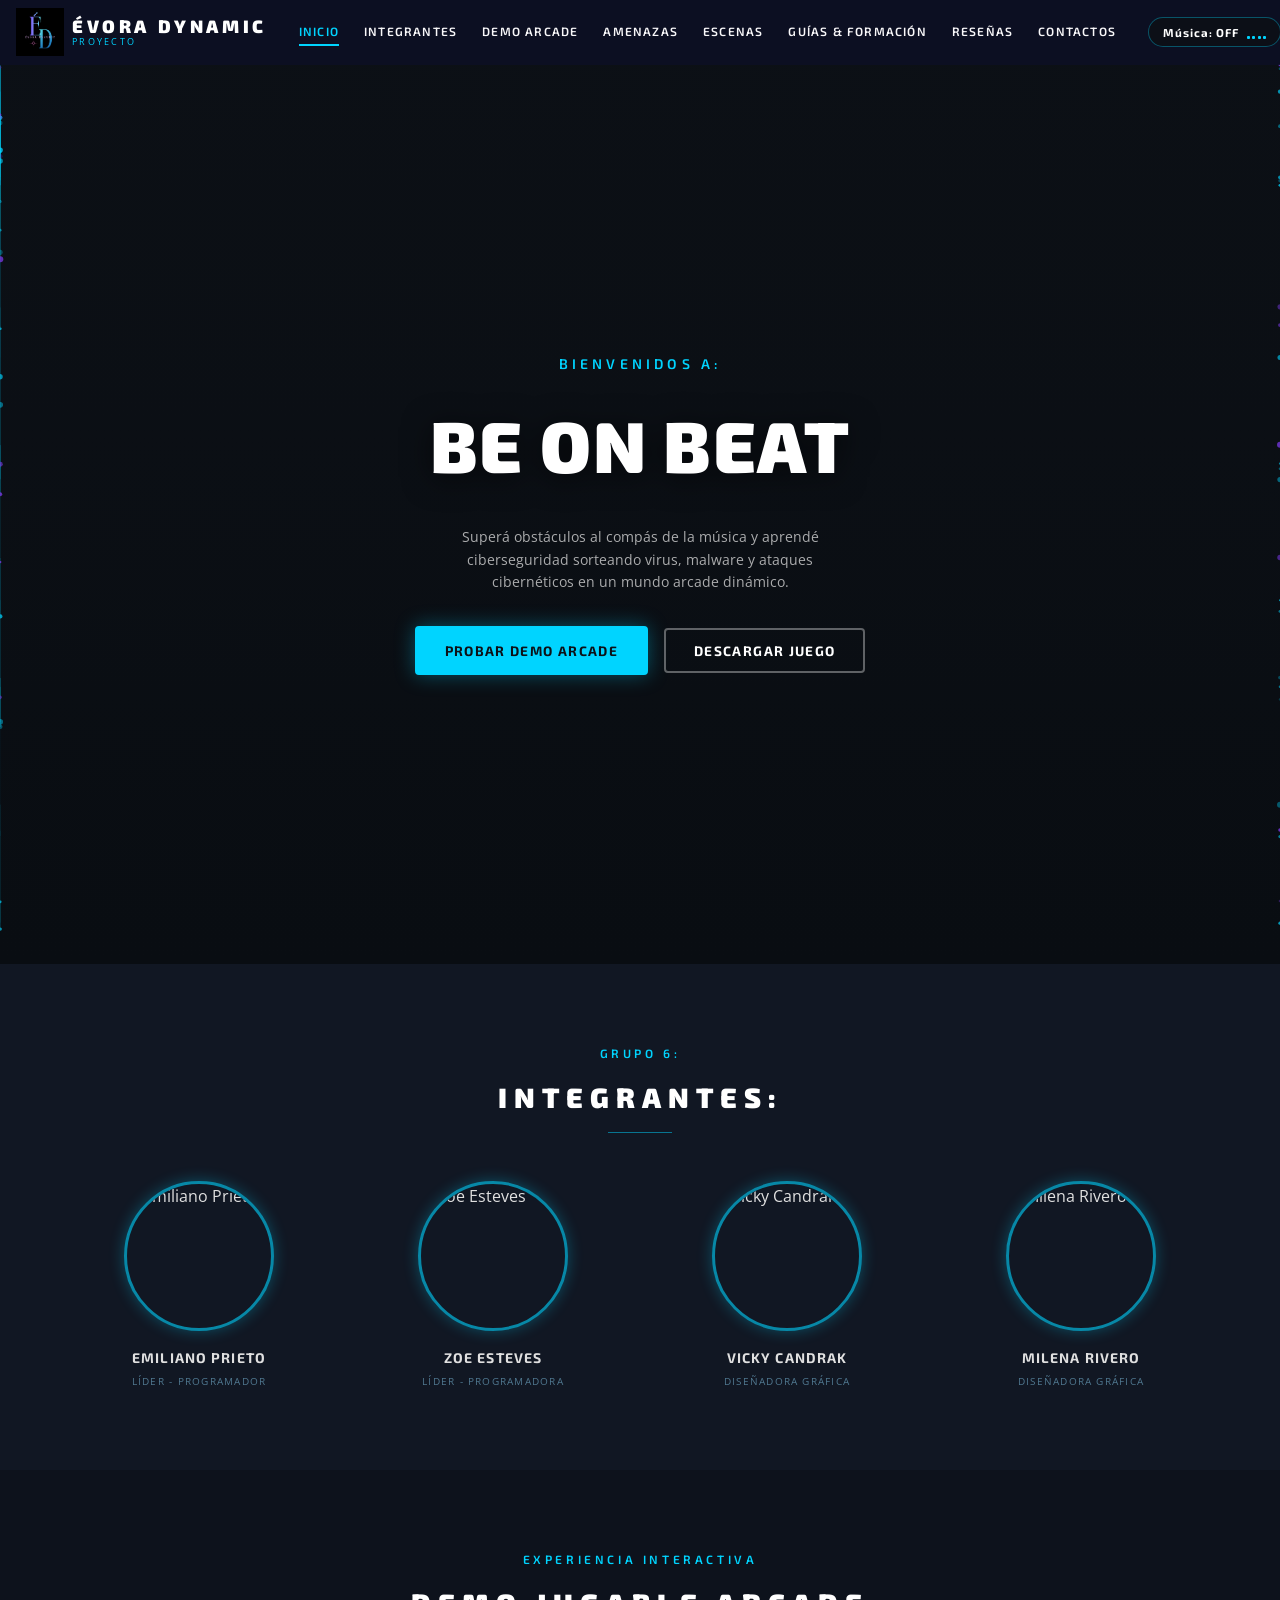
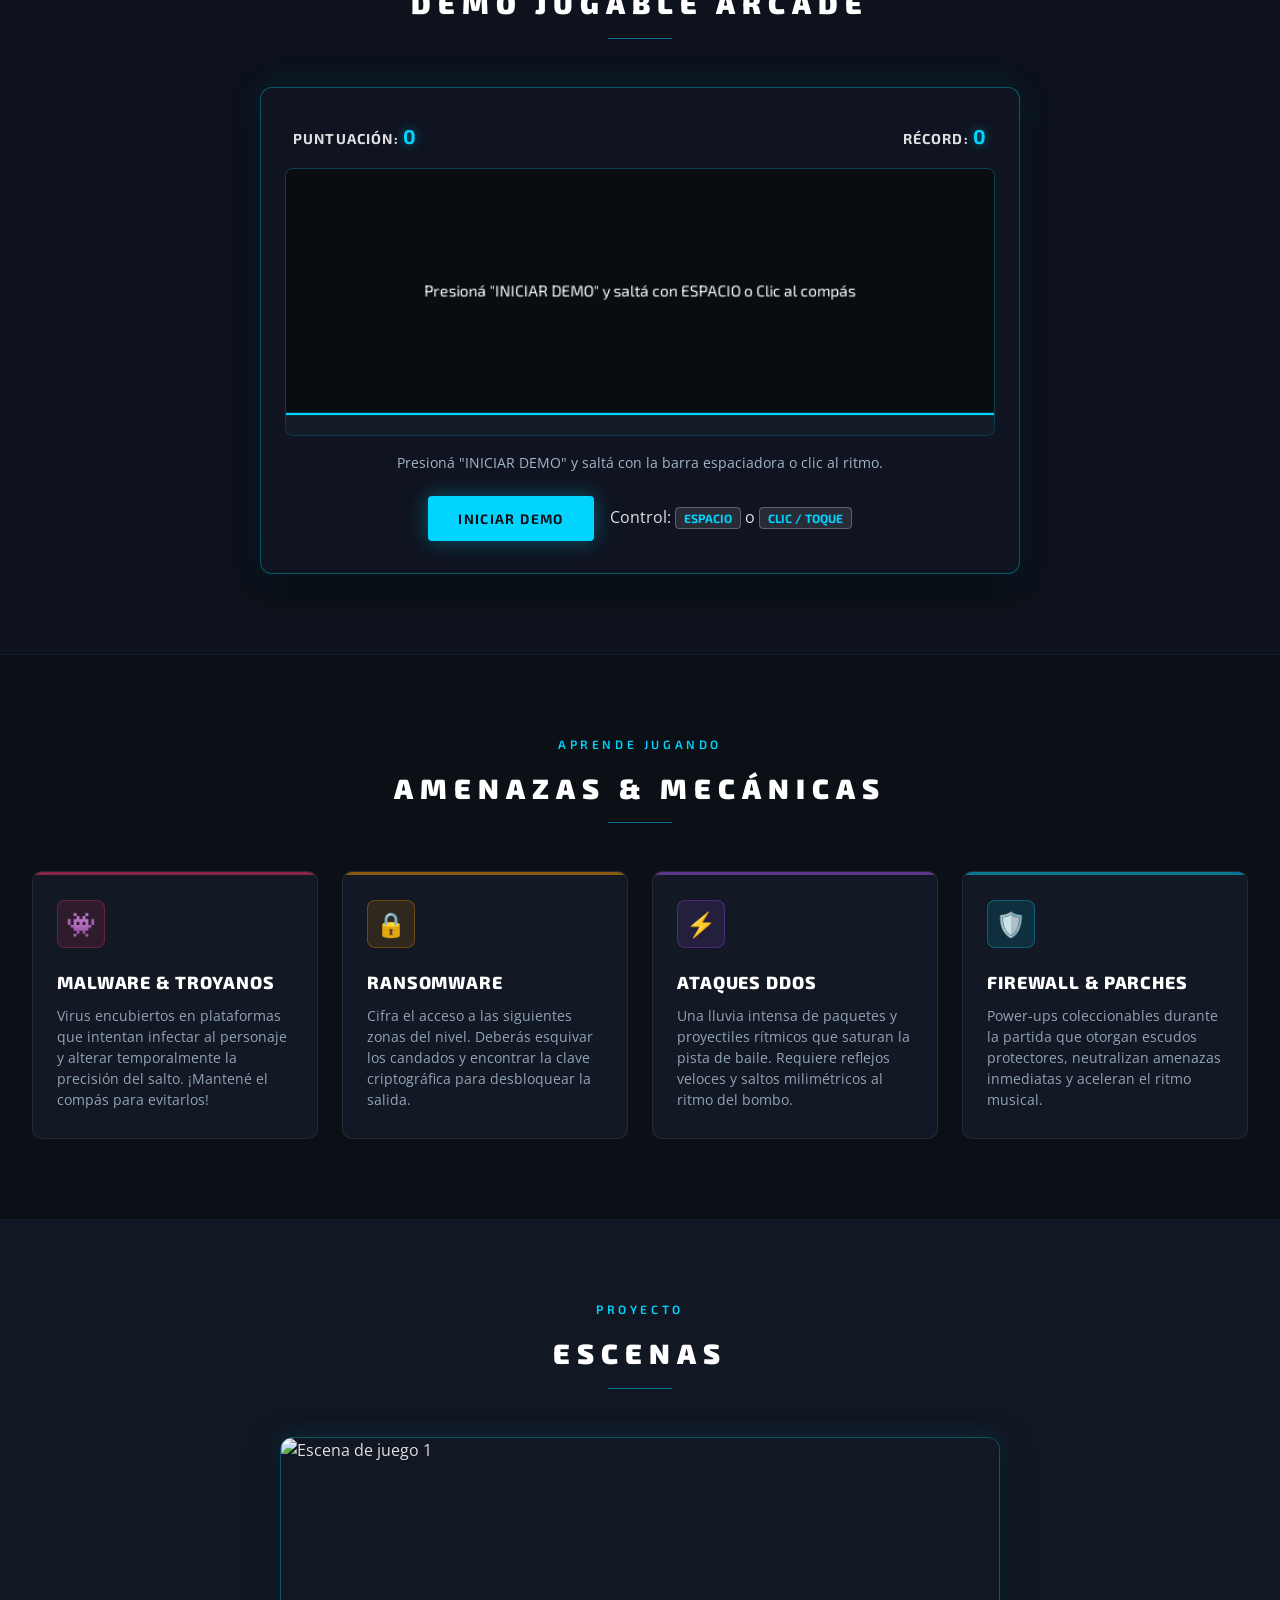
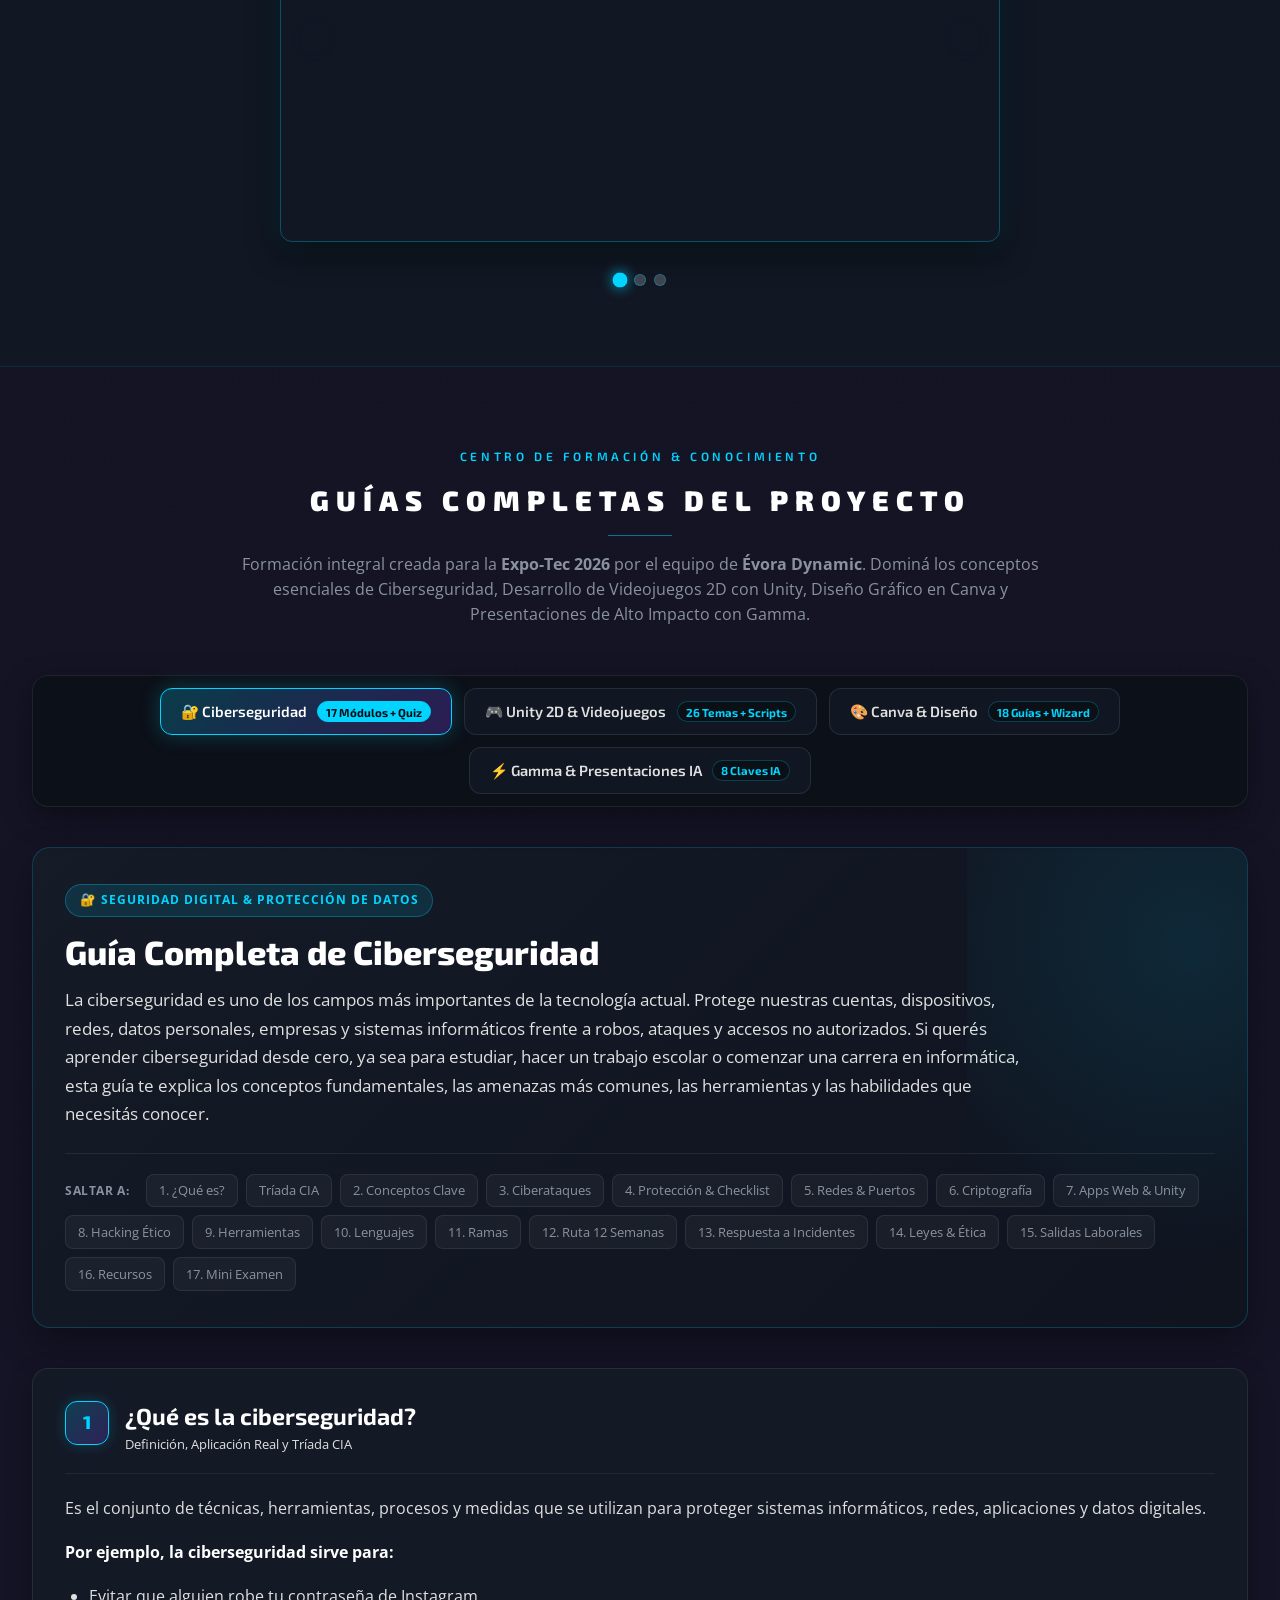
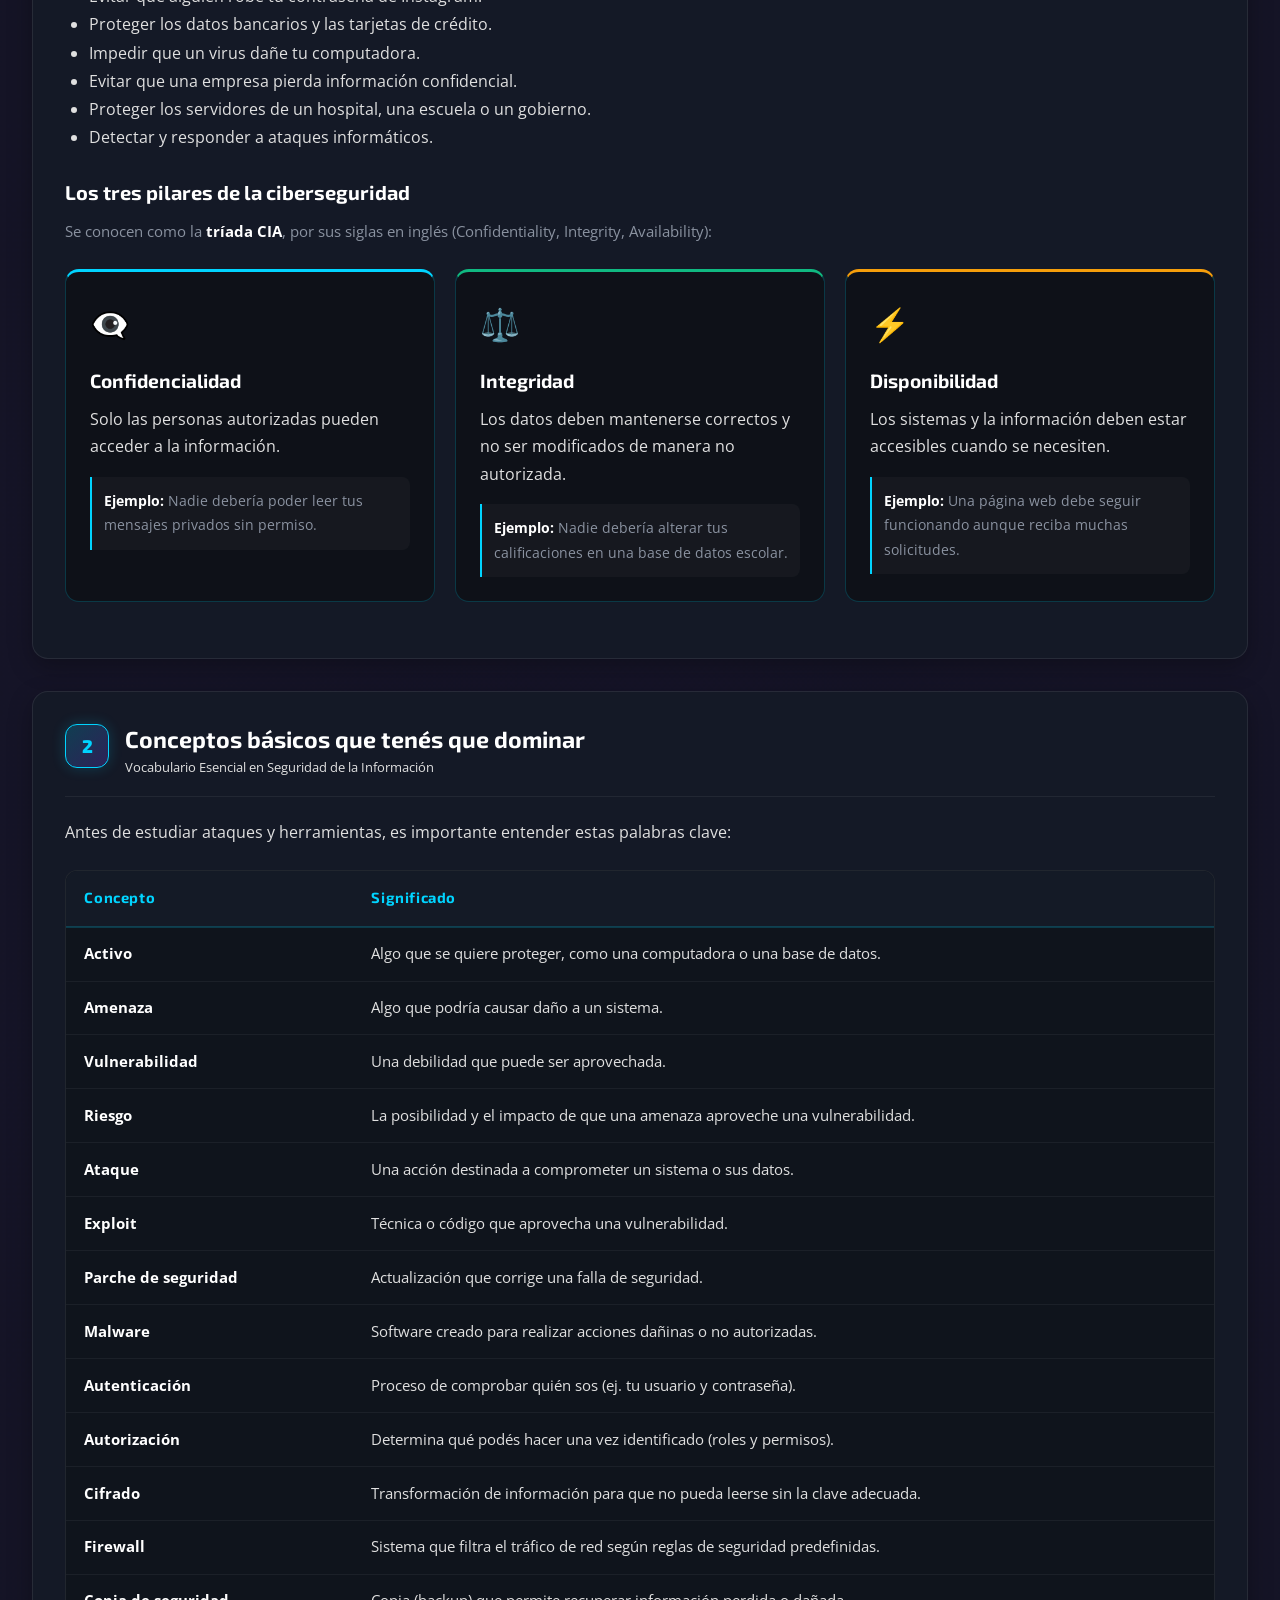
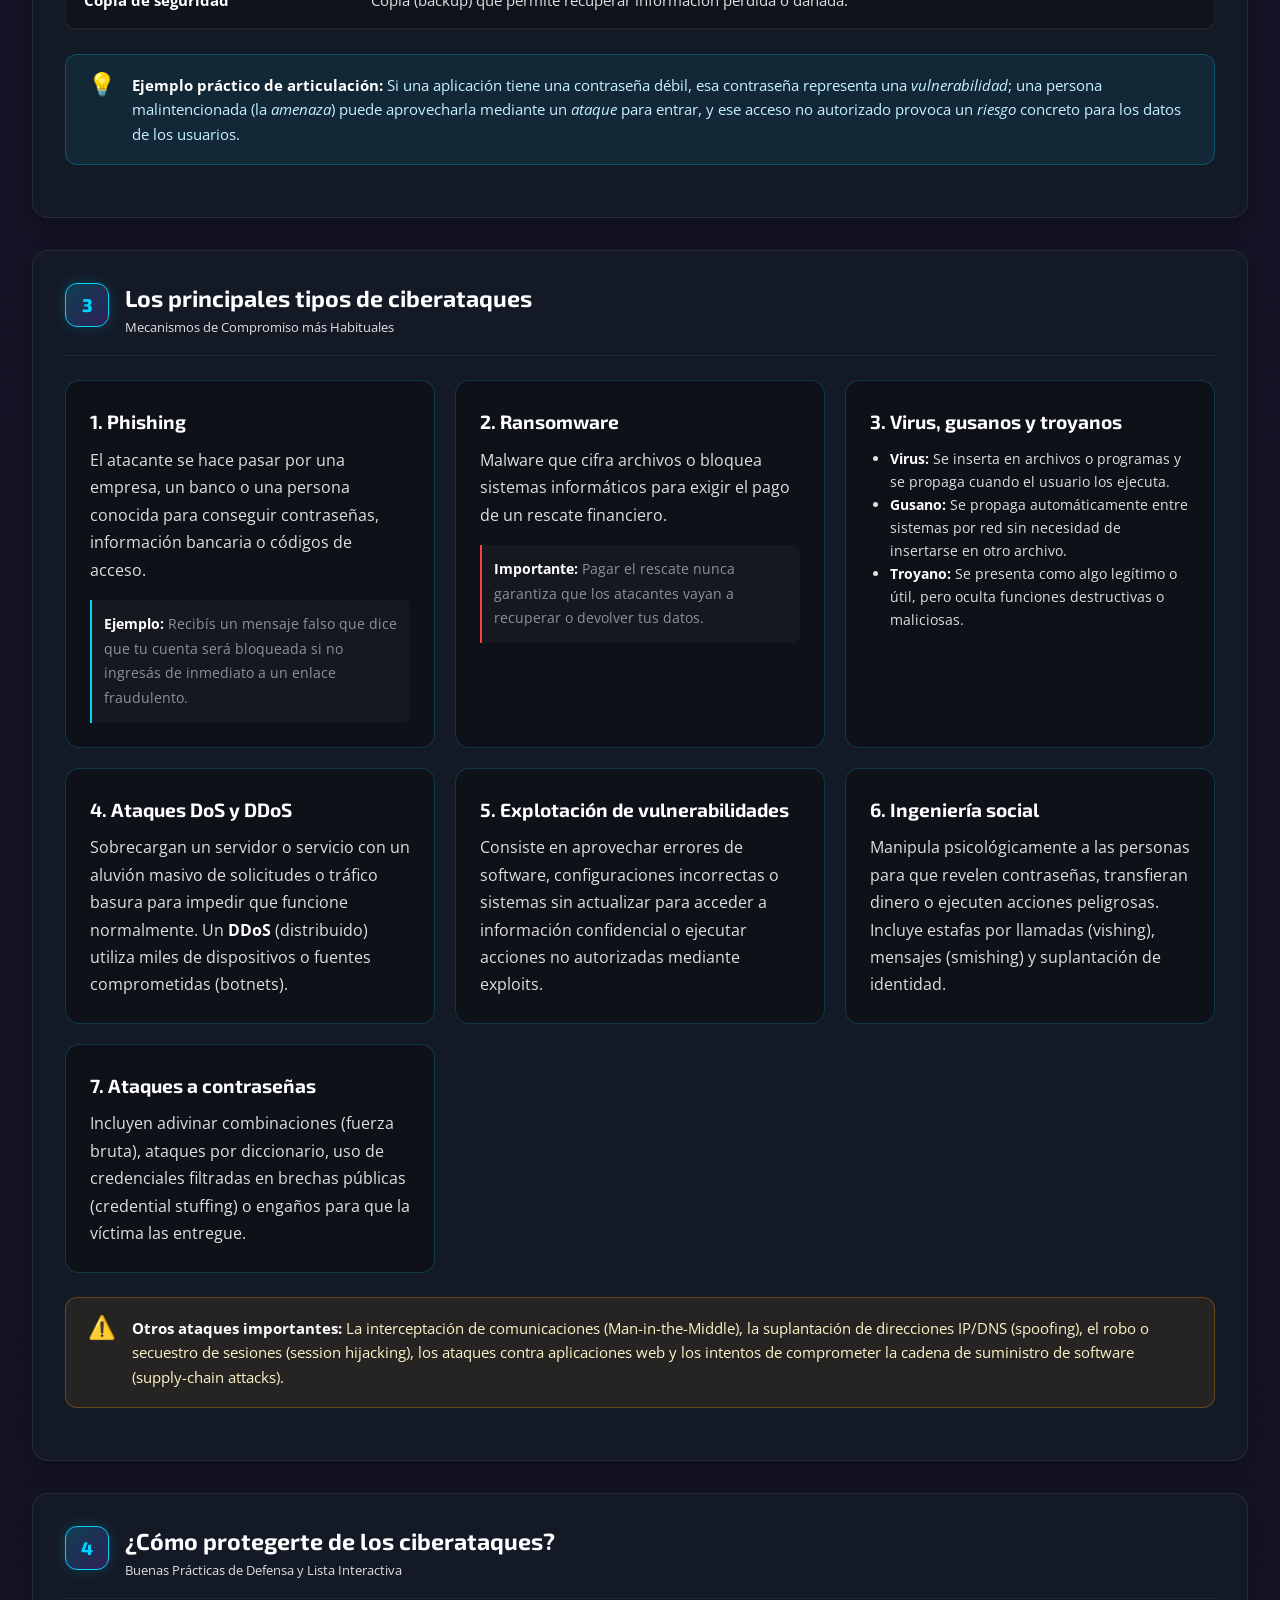
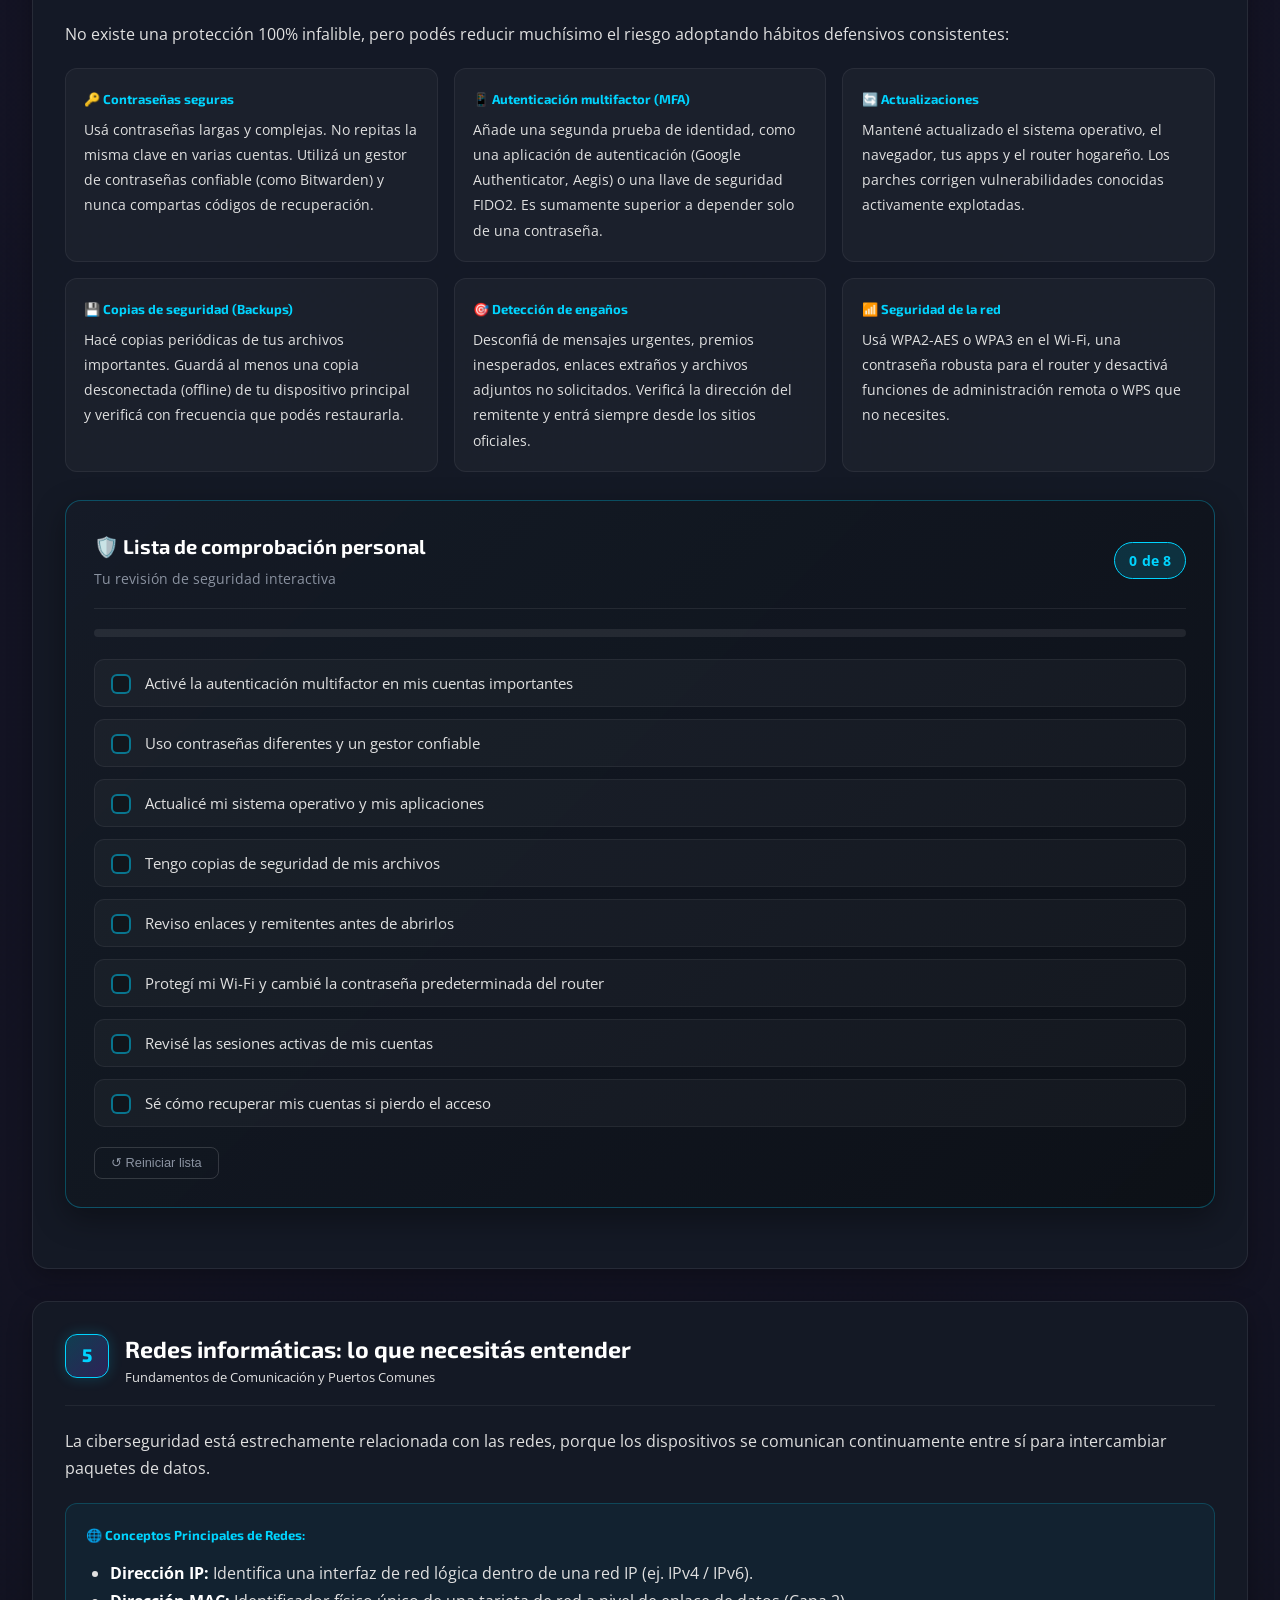
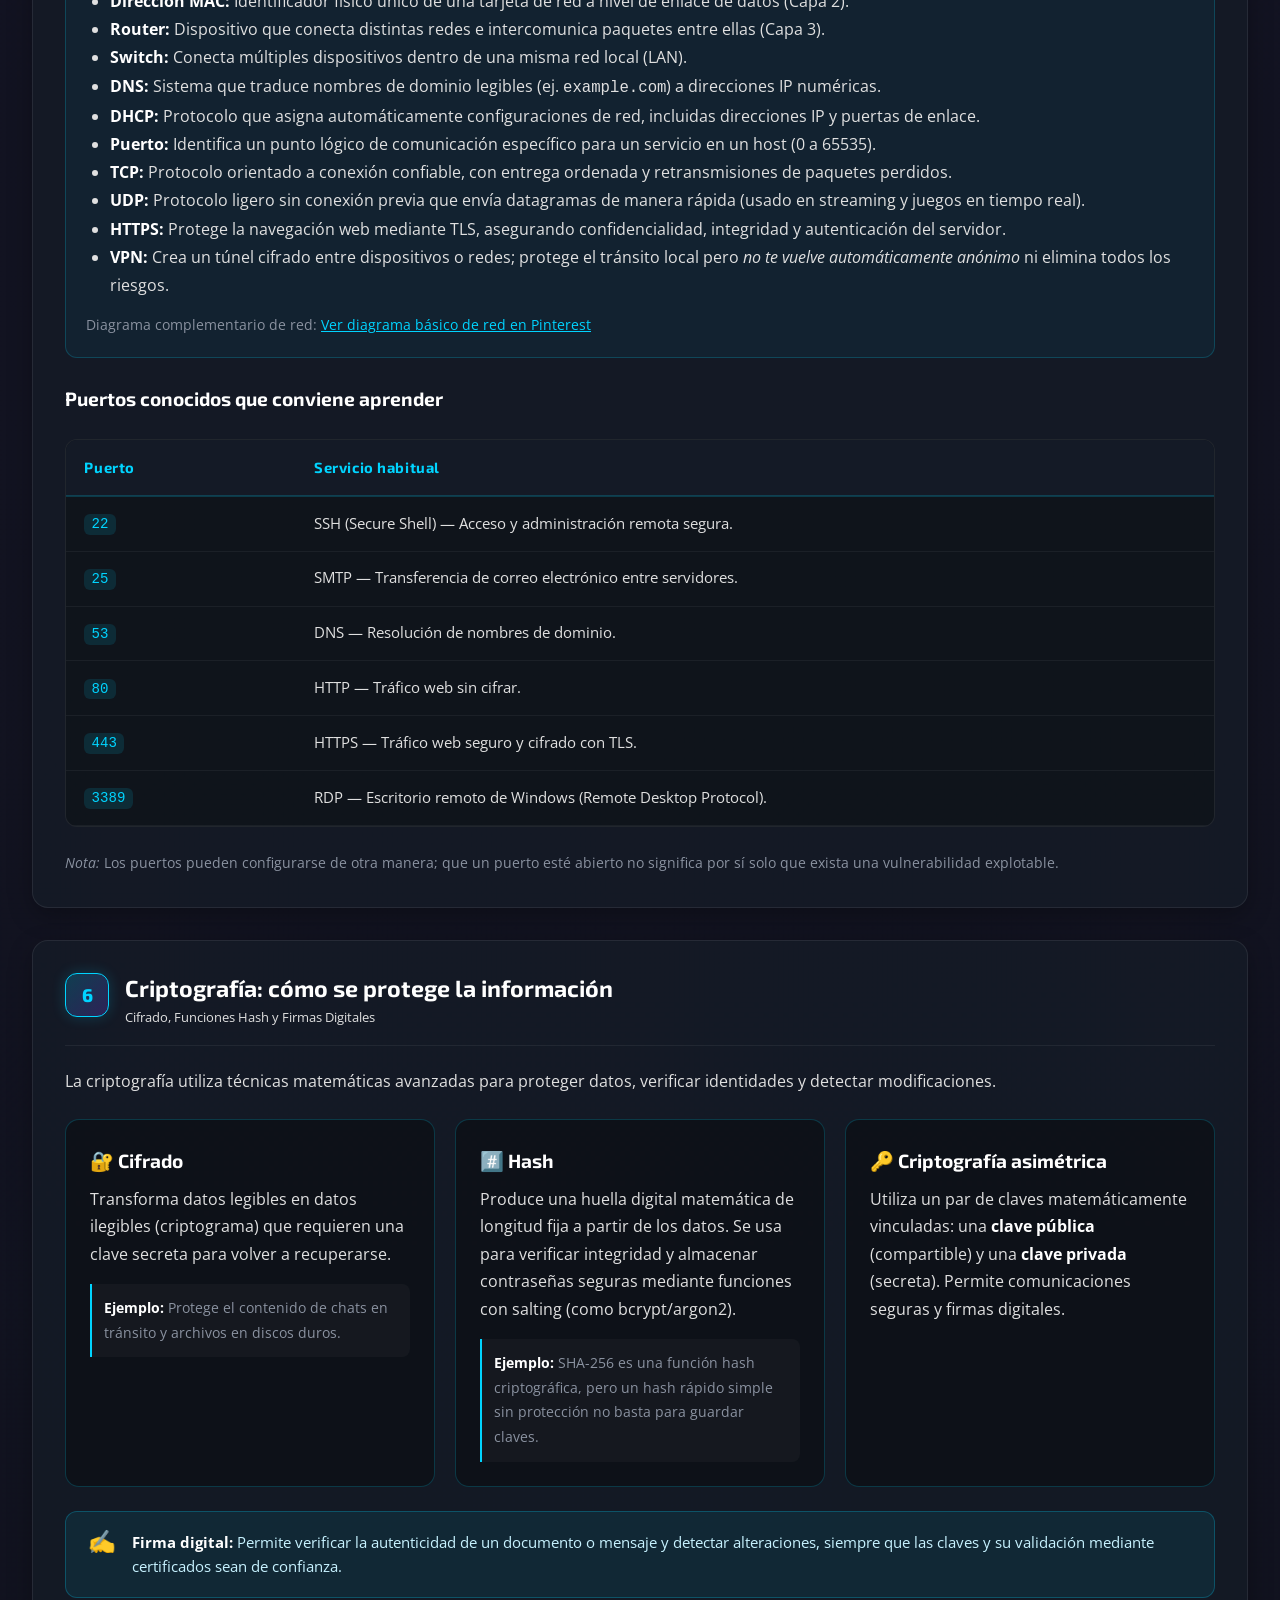
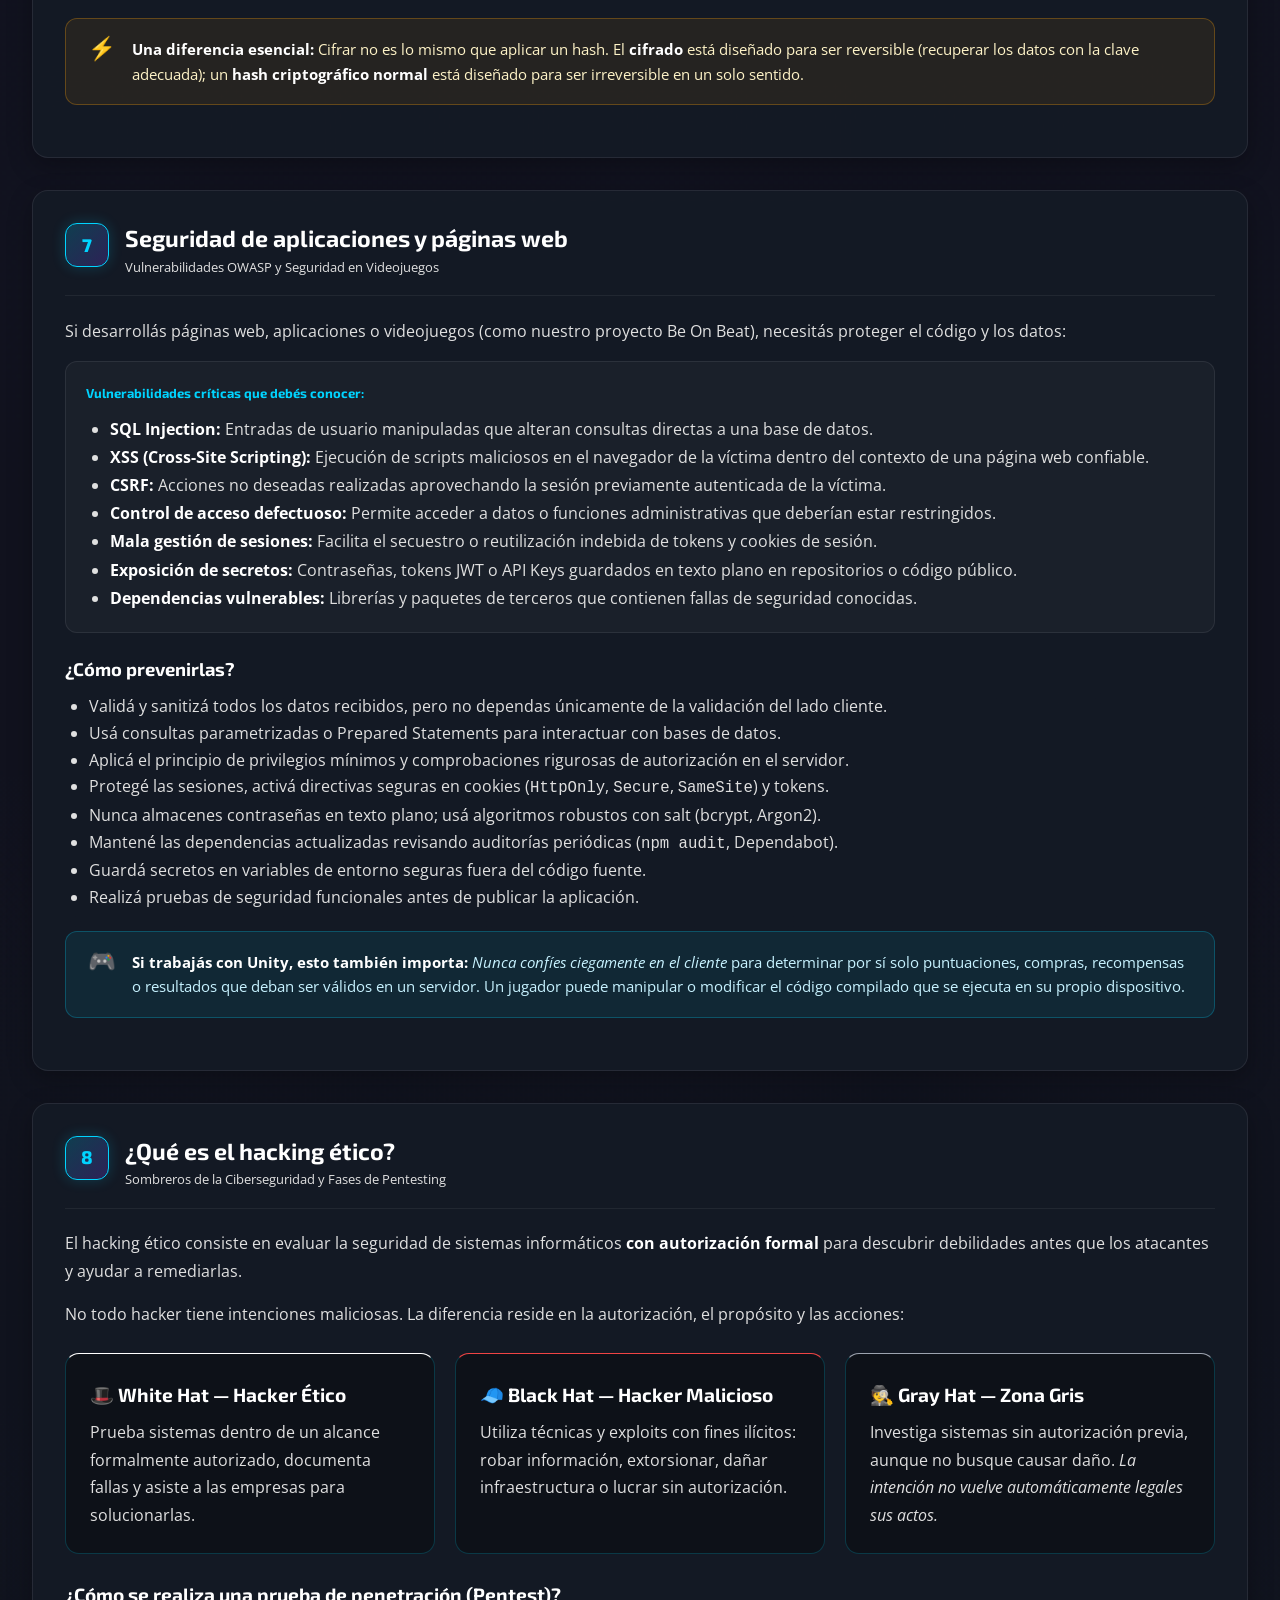
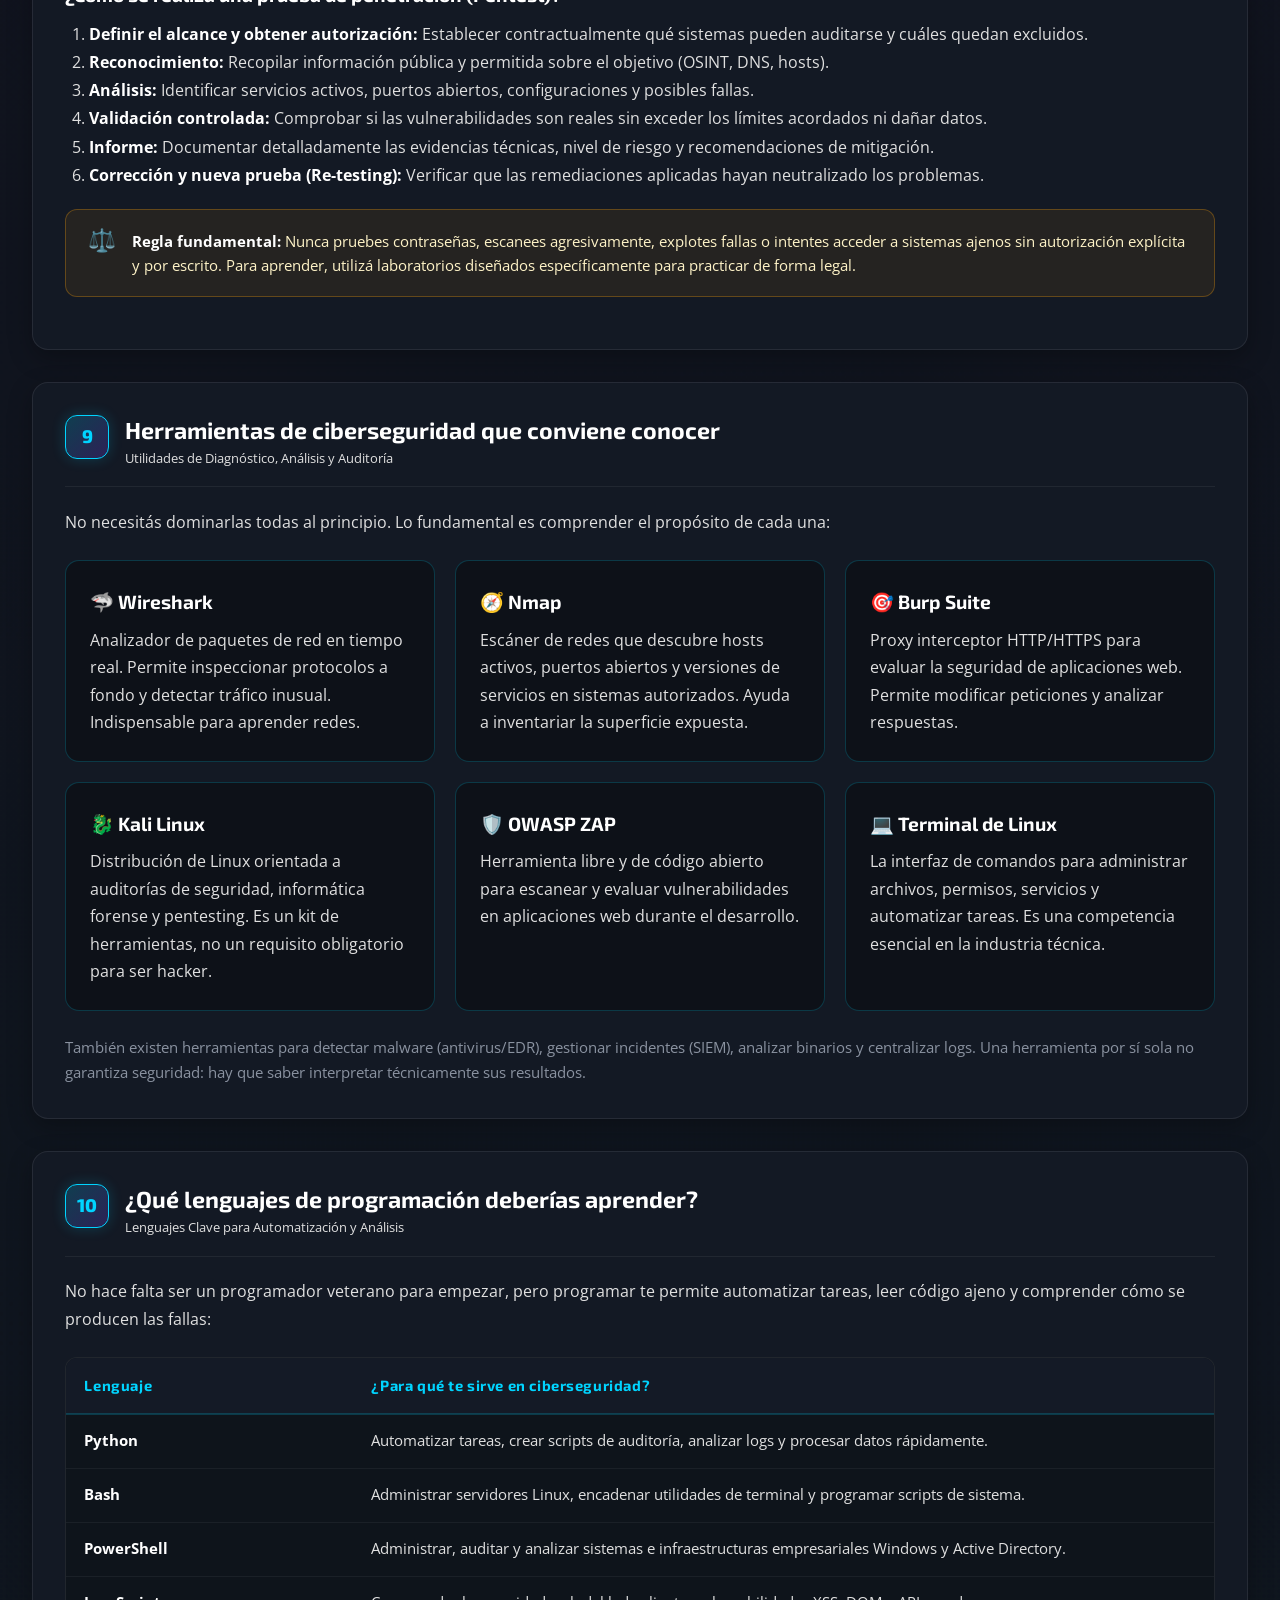
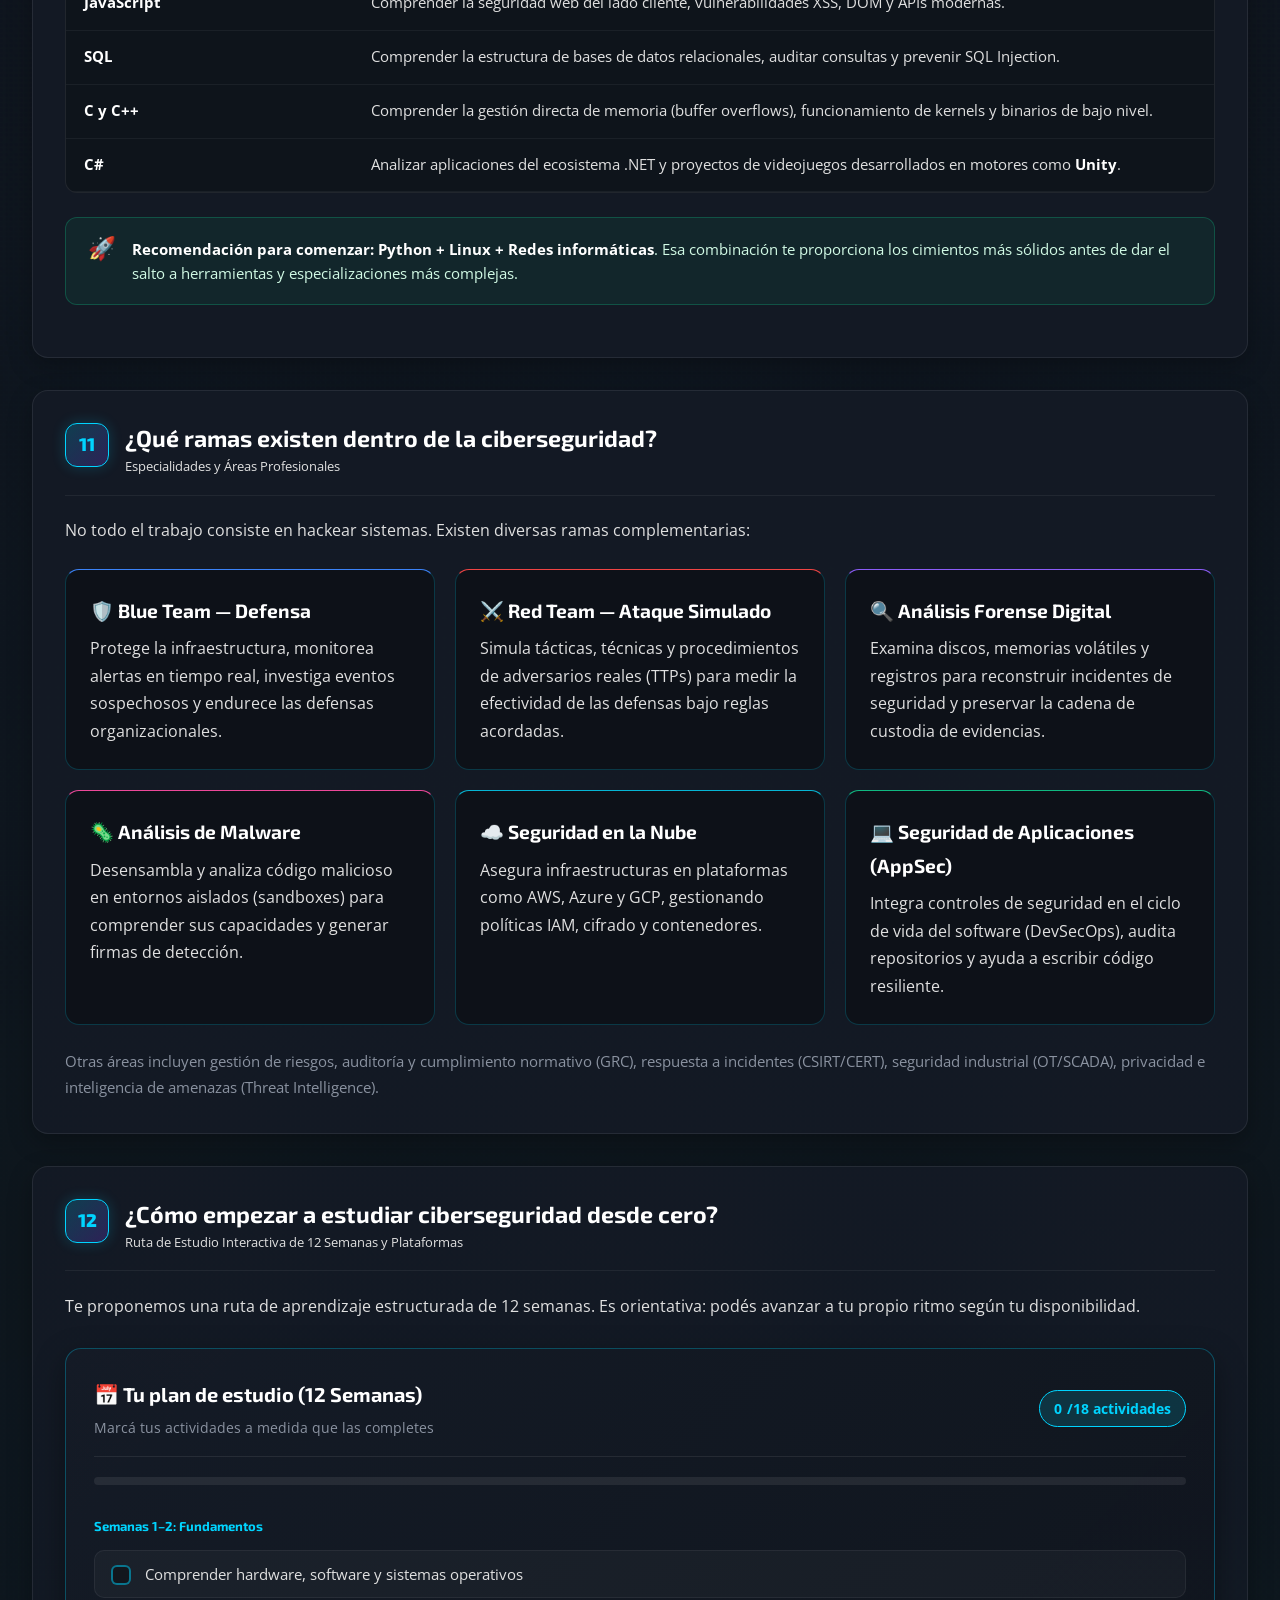
==== commit c9fc3e9f: "refactor: replace inline SVG QR code with WhatsApp image and remove copy link button" ====
--- a/index.html
+++ b/index.html
@@ -4488,80 +4488,12 @@
                     <div class="qr-container">
                         <h4>📱 ESCANEÁ EN EL STAND</h4>
                         <div class="qr-box">
-                            <!-- SVG QR Code Vectorial -->
-                            <svg width="110" height="110" viewBox="0 0 29 29" shape-rendering="crispEdges">
-                                <rect width="29" height="29" fill="#ffffff" />
-                                <!-- Patrón de esquinas (Finders) -->
-                                <rect x="2" y="2" width="7" height="7" fill="#090d12" />
-                                <rect x="3" y="3" width="5" height="5" fill="#ffffff" />
-                                <rect x="4" y="4" width="3" height="3" fill="#090d12" />
-
-                                <rect x="20" y="2" width="7" height="7" fill="#090d12" />
-                                <rect x="21" y="3" width="5" height="5" fill="#ffffff" />
-                                <rect x="22" y="4" width="3" height="3" fill="#090d12" />
-
-                                <rect x="2" y="20" width="7" height="7" fill="#090d12" />
-                                <rect x="3" y="21" width="5" height="5" fill="#ffffff" />
-                                <rect x="4" y="22" width="3" height="3" fill="#090d12" />
-
-                                <!-- Módulos de datos -->
-                                <rect x="11" y="2" width="1" height="1" fill="#090d12" />
-                                <rect x="13" y="2" width="2" height="1" fill="#090d12" />
-                                <rect x="17" y="2" width="1" height="1" fill="#090d12" />
-                                <rect x="10" y="4" width="2" height="1" fill="#090d12" />
-                                <rect x="14" y="4" width="1" height="1" fill="#090d12" />
-                                <rect x="16" y="4" width="2" height="1" fill="#090d12" />
-                                <rect x="11" y="6" width="3" height="1" fill="#090d12" />
-                                <rect x="16" y="6" width="1" height="1" fill="#090d12" />
-
-                                <rect x="2" y="10" width="2" height="1" fill="#090d12" />
-                                <rect x="6" y="10" width="1" height="1" fill="#090d12" />
-                                <rect x="10" y="10" width="3" height="2" fill="#090d12" />
-                                <rect x="15" y="10" width="2" height="1" fill="#090d12" />
-                                <rect x="19" y="10" width="3" height="1" fill="#090d12" />
-                                <rect x="24" y="10" width="2" height="1" fill="#090d12" />
-
-                                <rect x="3" y="12" width="1" height="2" fill="#090d12" />
-                                <rect x="6" y="12" width="2" height="1" fill="#090d12" />
-                                <rect x="14" y="12" width="3" height="1" fill="#090d12" />
-                                <rect x="20" y="12" width="2" height="2" fill="#090d12" />
-                                <rect x="25" y="12" width="1" height="1" fill="#090d12" />
-
-                                <rect x="2" y="15" width="3" height="1" fill="#090d12" />
-                                <rect x="7" y="15" width="2" height="2" fill="#090d12" />
-                                <rect x="11" y="15" width="2" height="1" fill="#090d12" />
-                                <rect x="15" y="15" width="1" height="2" fill="#090d12" />
-                                <rect x="18" y="15" width="3" height="1" fill="#090d12" />
-                                <rect x="23" y="15" width="2" height="1" fill="#090d12" />
-
-                                <rect x="4" y="17" width="2" height="1" fill="#090d12" />
-                                <rect x="10" y="17" width="3" height="1" fill="#090d12" />
-                                <rect x="20" y="17" width="1" height="2" fill="#090d12" />
-                                <rect x="24" y="17" width="3" height="1" fill="#090d12" />
-
-                                <rect x="11" y="20" width="2" height="2" fill="#090d12" />
-                                <rect x="15" y="20" width="1" height="1" fill="#090d12" />
-                                <rect x="18" y="20" width="3" height="1" fill="#090d12" />
-                                <rect x="23" y="20" width="2" height="2" fill="#090d12" />
-
-                                <rect x="10" y="23" width="1" height="2" fill="#090d12" />
-                                <rect x="13" y="23" width="3" height="1" fill="#090d12" />
-                                <rect x="18" y="23" width="2" height="1" fill="#090d12" />
-                                <rect x="22" y="23" width="1" height="2" fill="#090d12" />
-
-                                <rect x="11" y="26" width="3" height="1" fill="#090d12" />
-                                <rect x="16" y="26" width="2" height="1" fill="#090d12" />
-                                <rect x="20" y="26" width="3" height="1" fill="#090d12" />
-                                <rect x="25" y="26" width="1" height="1" fill="#090d12" />
-                            </svg>
-                        </div>
-                        <p style="font-size: 0.72rem; color: var(--text-muted); margin-bottom: 0.6rem;">
-                            Abrí en tu celular o compartí el proyecto
+                            <img src="WhatsApp.jpg" alt="Código QR WhatsApp" class="qr-image"
+                                style="width: 120px; height: 120px; object-fit: contain; display: block; border-radius: 4px;">
+                        </div>
+                        <p style="font-size: 0.72rem; color: var(--text-muted); margin-bottom: 0;">
+                            Escanea el Qr si deseas más info
                         </p>
-                        <button class="btn-gaming-outline" id="copyRepoLinkBtn"
-                            style="font-size: 0.68rem; padding: 0.4rem 0.8rem; width: 100%;">
-                            COPIAR LINK GITHUB
-                        </button>
                     </div>
                 </div>
 
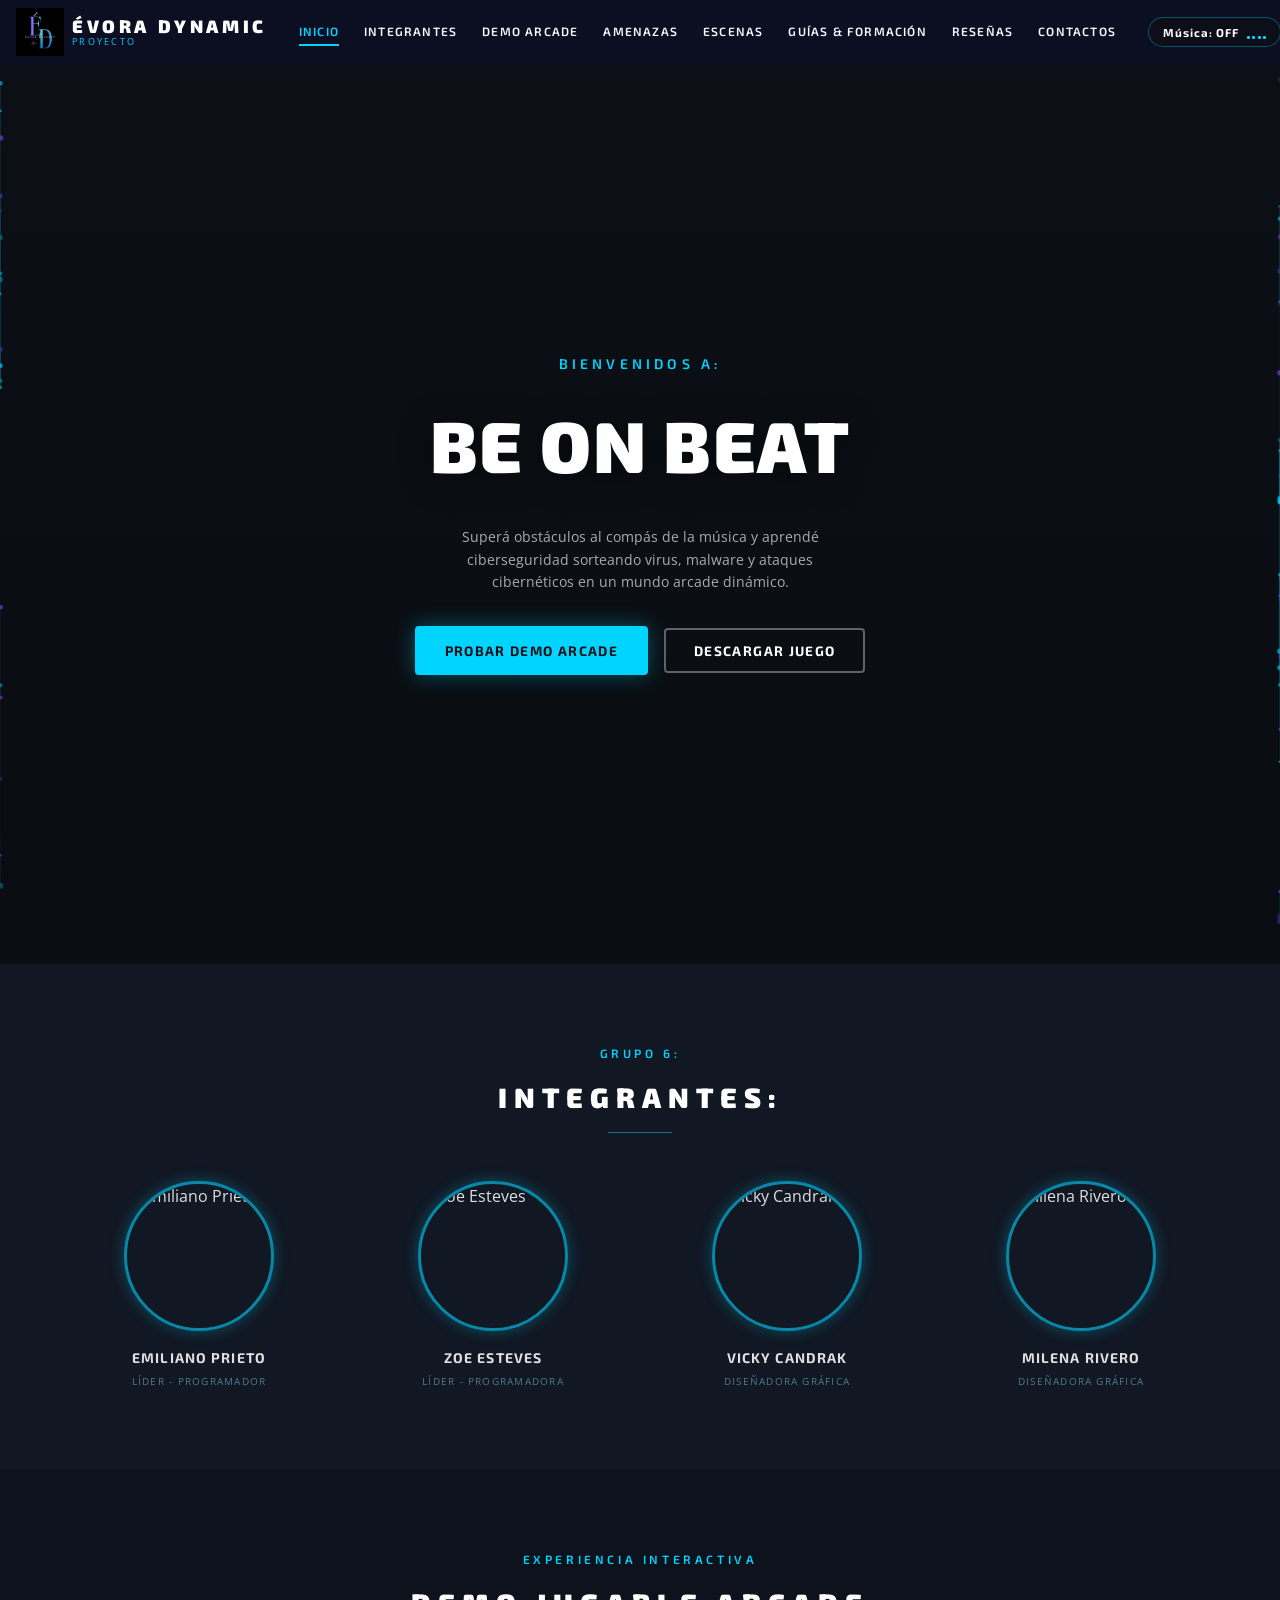
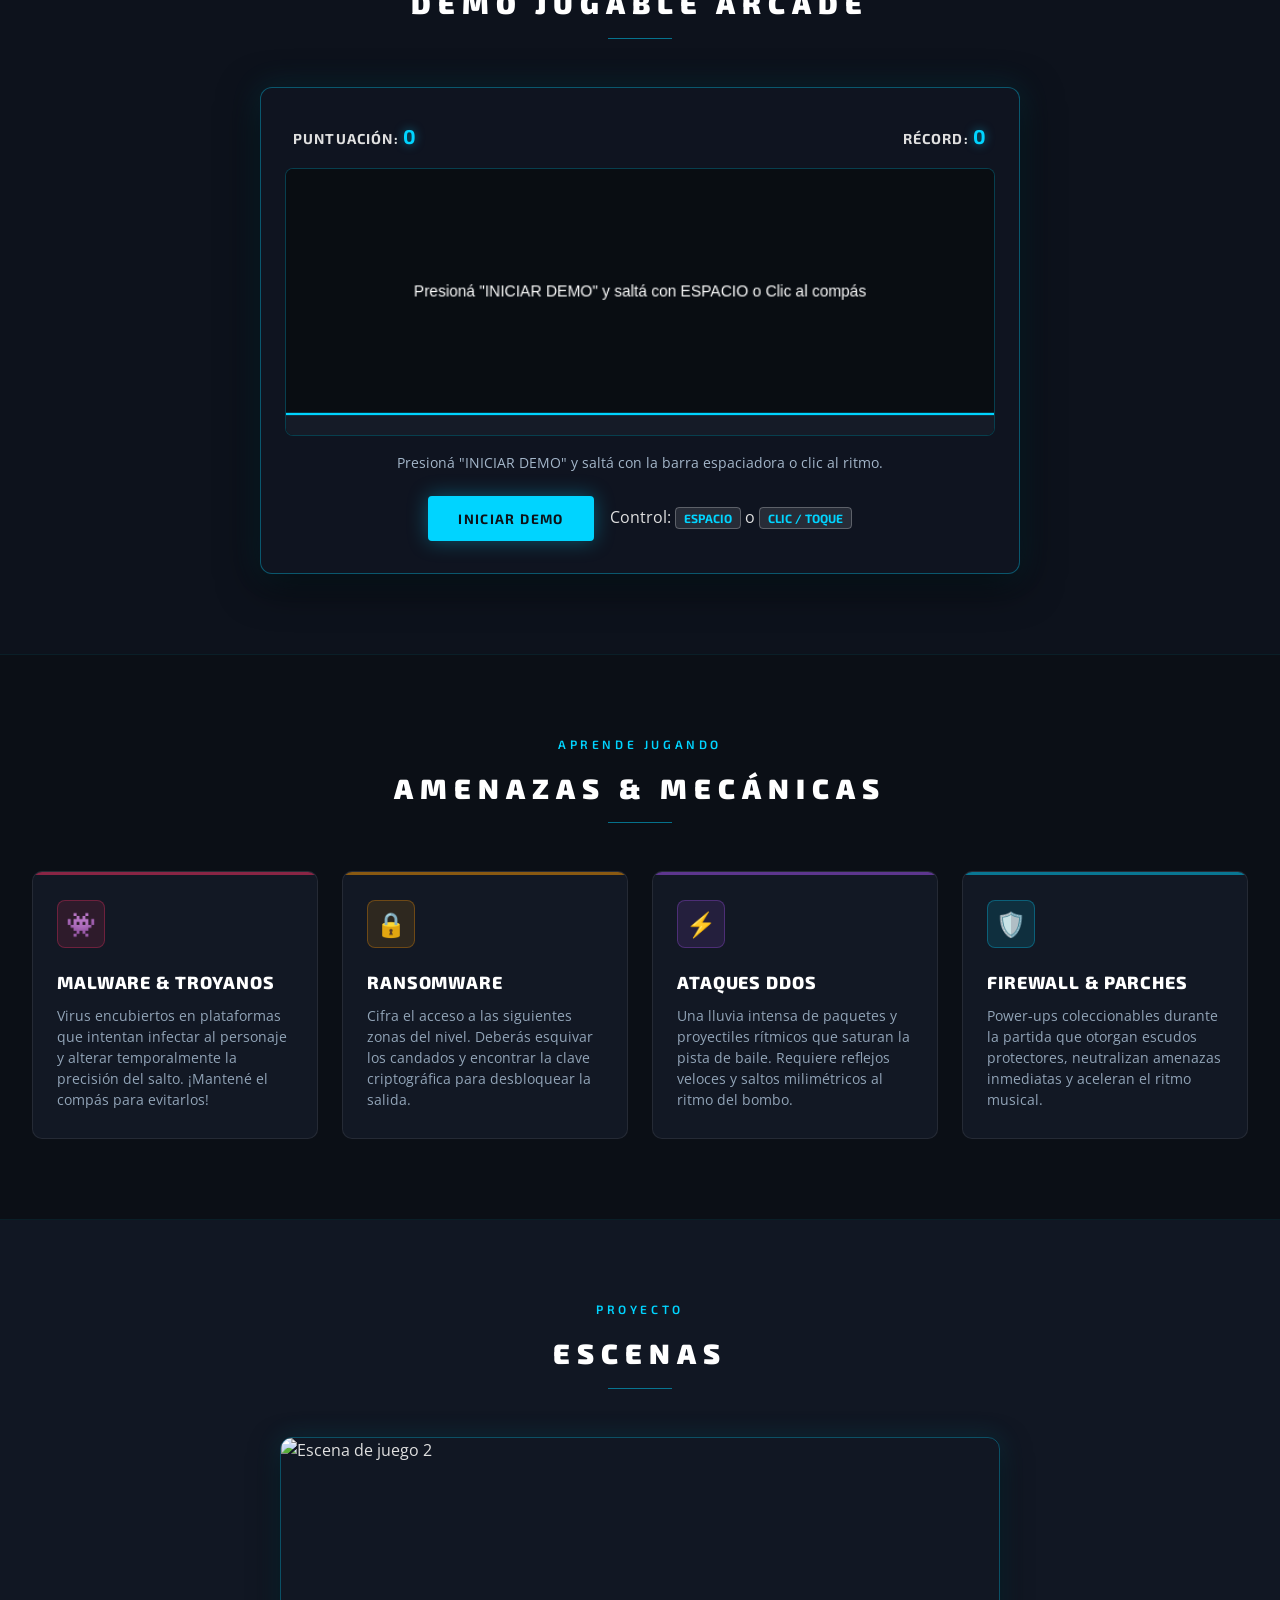
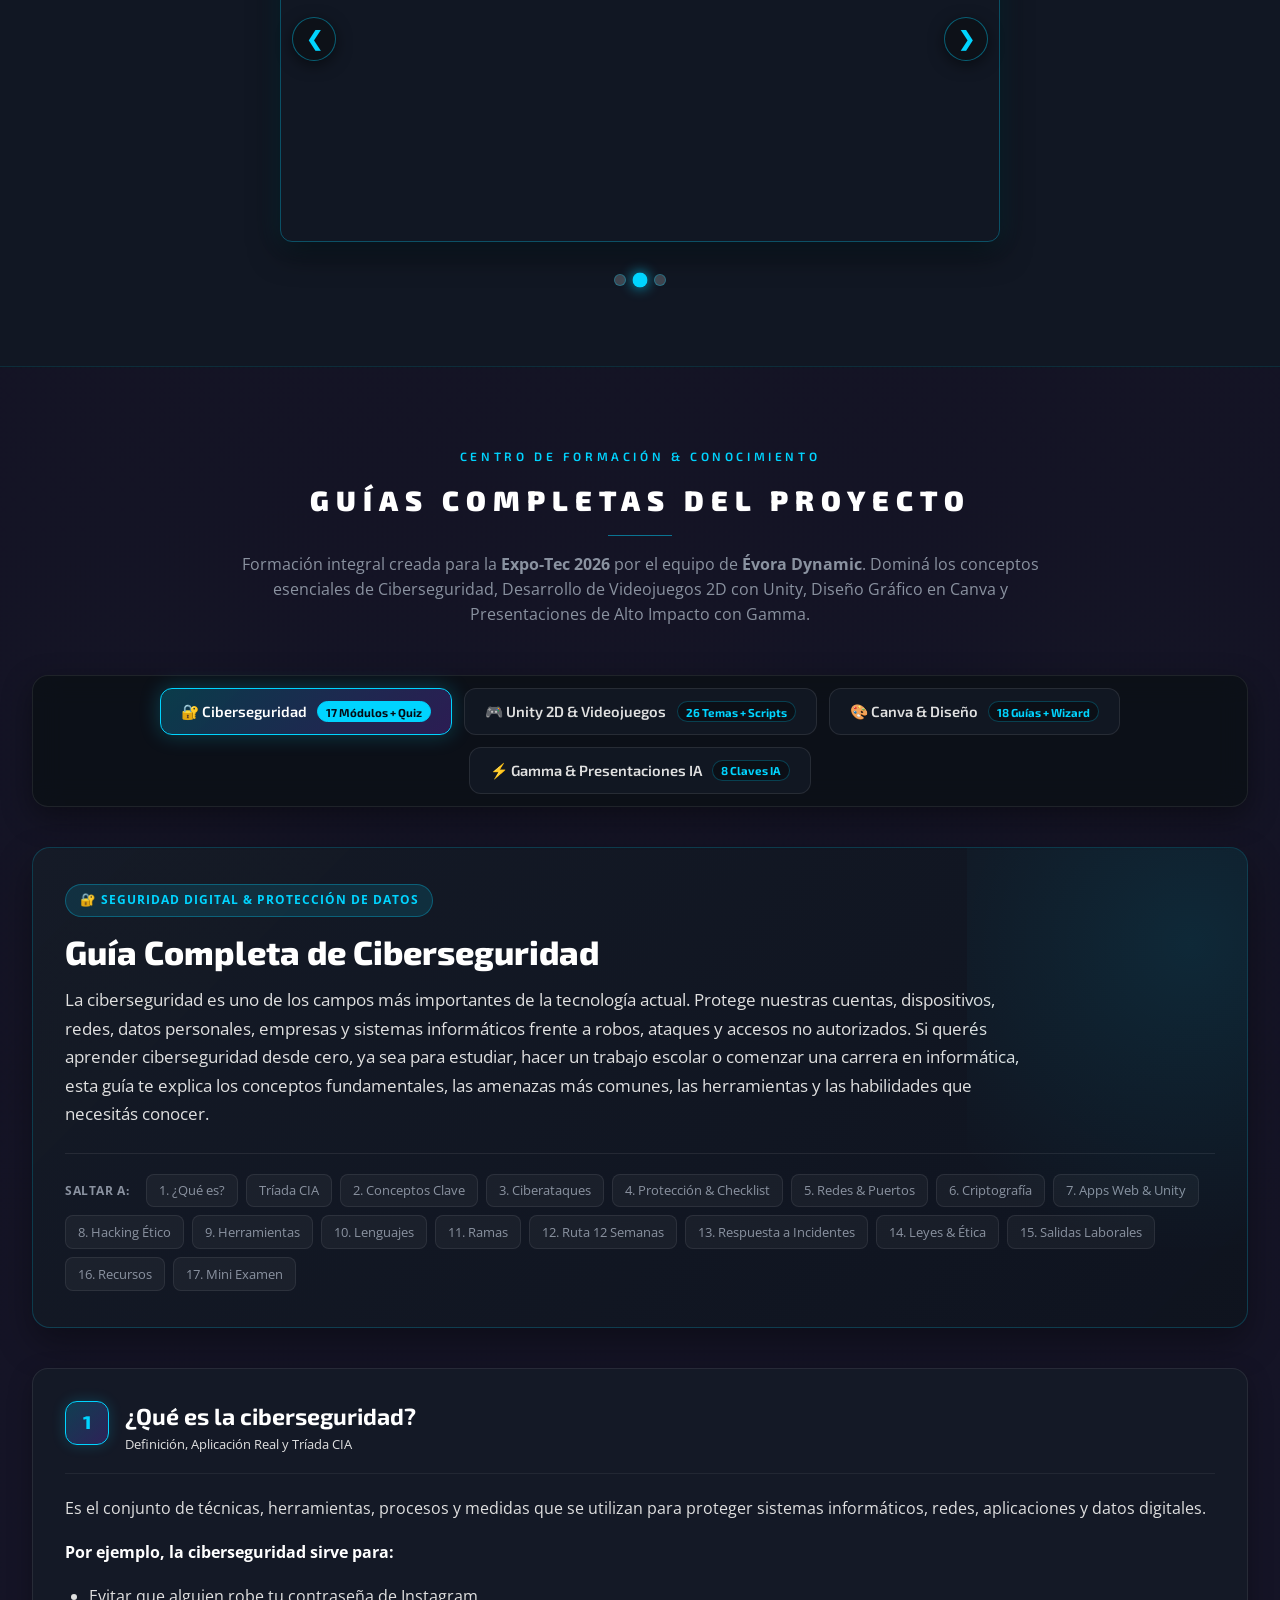
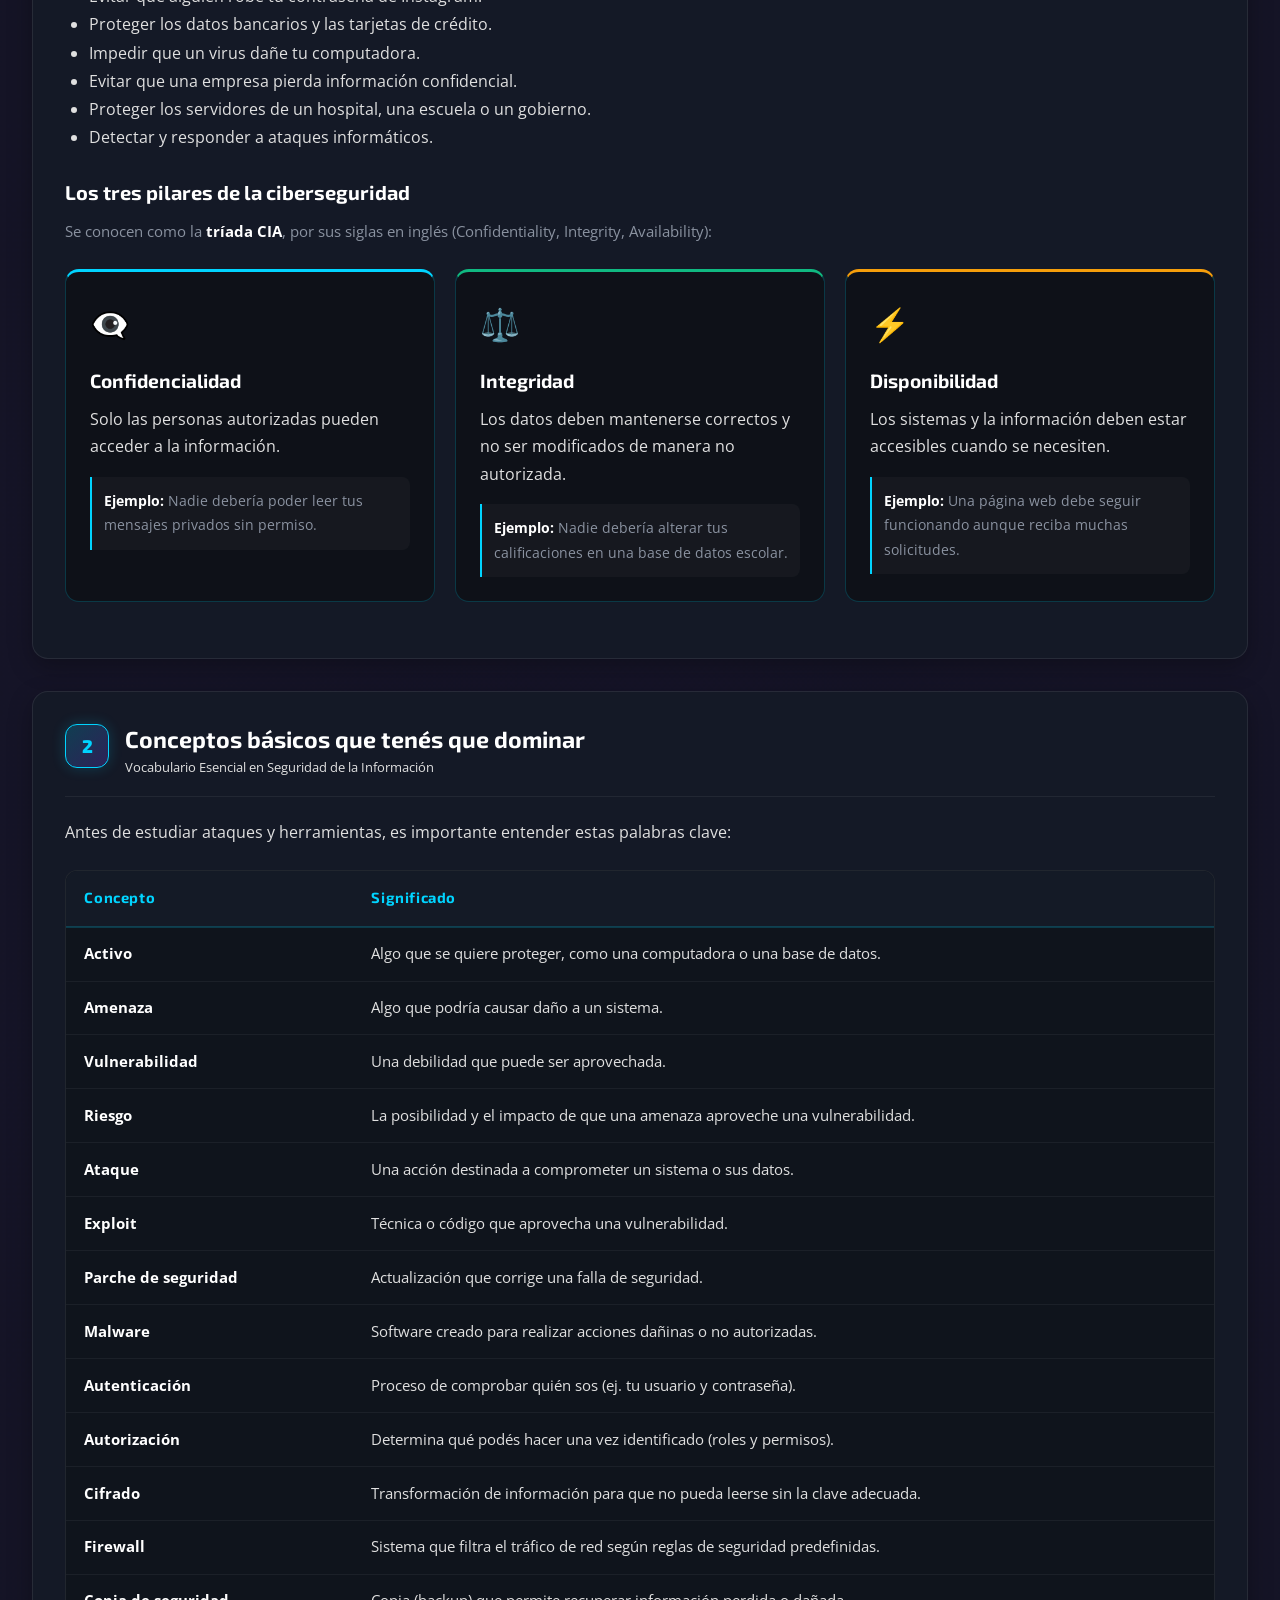
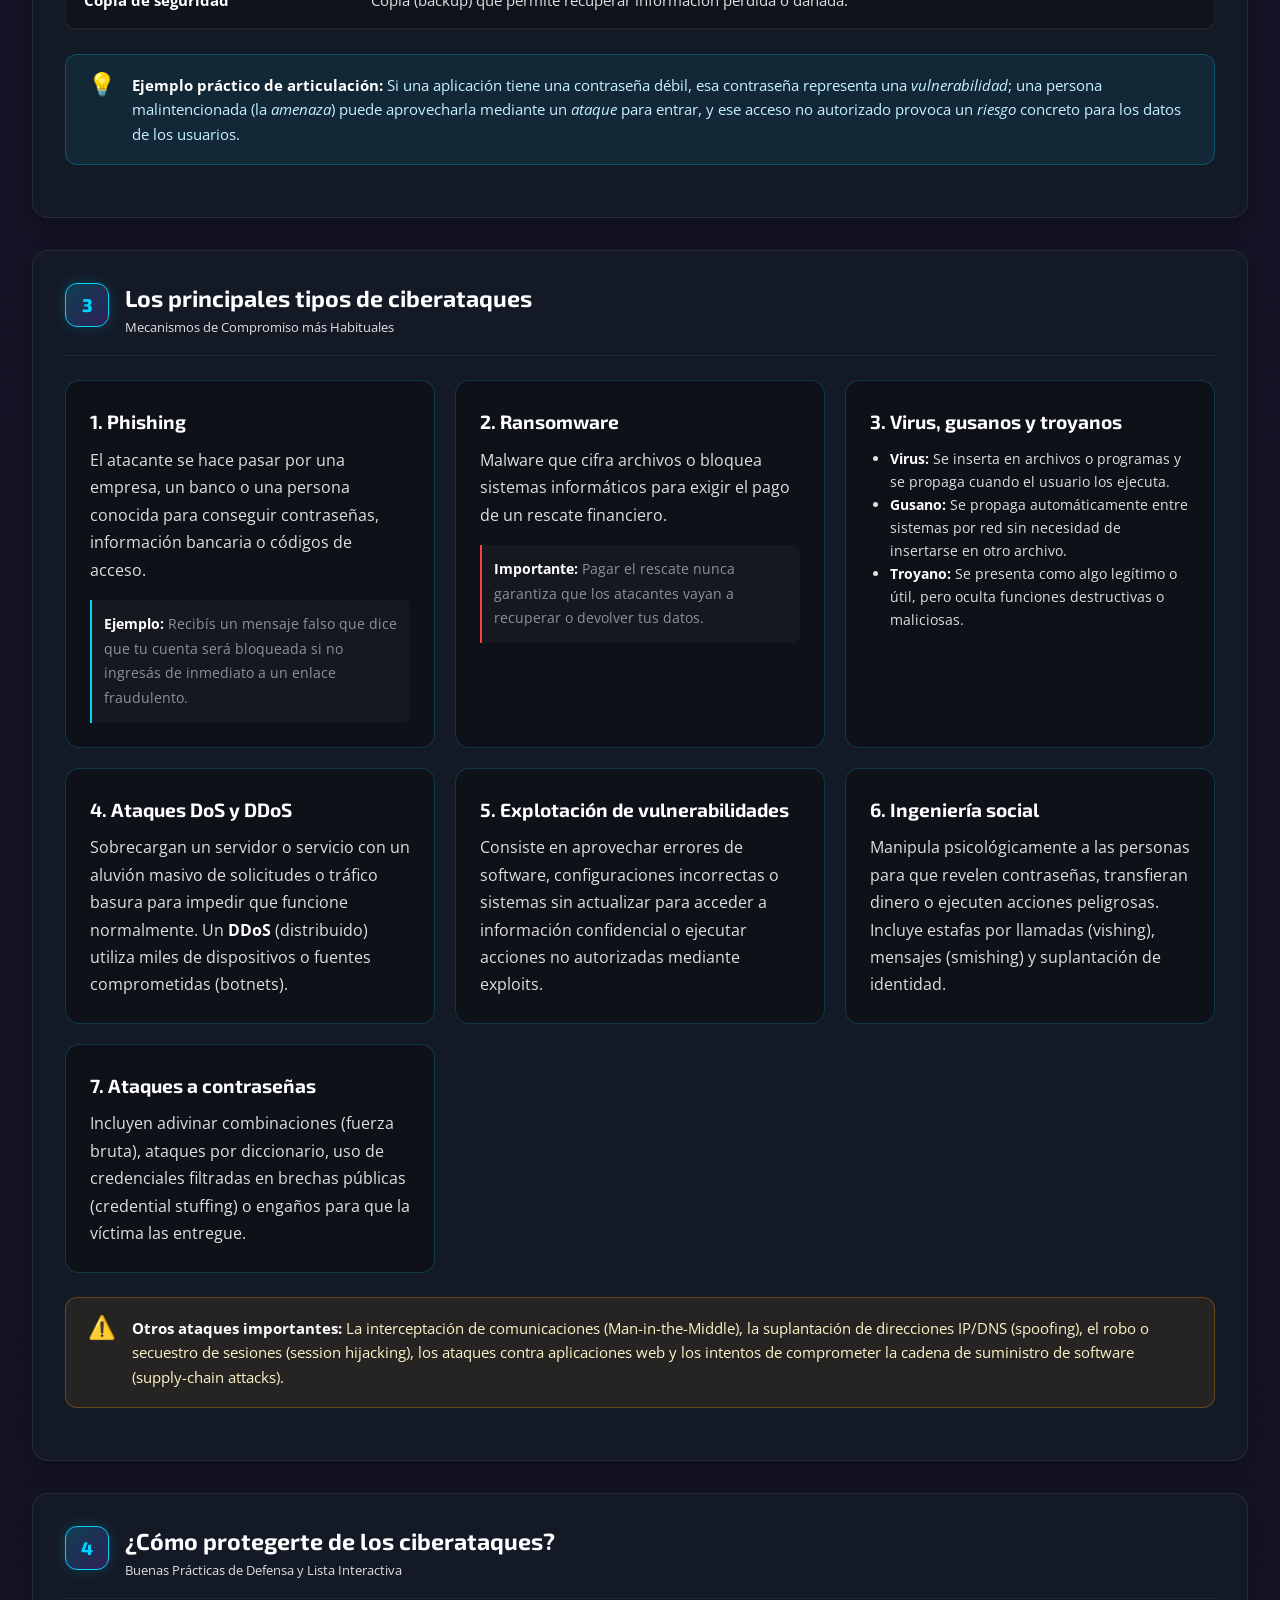
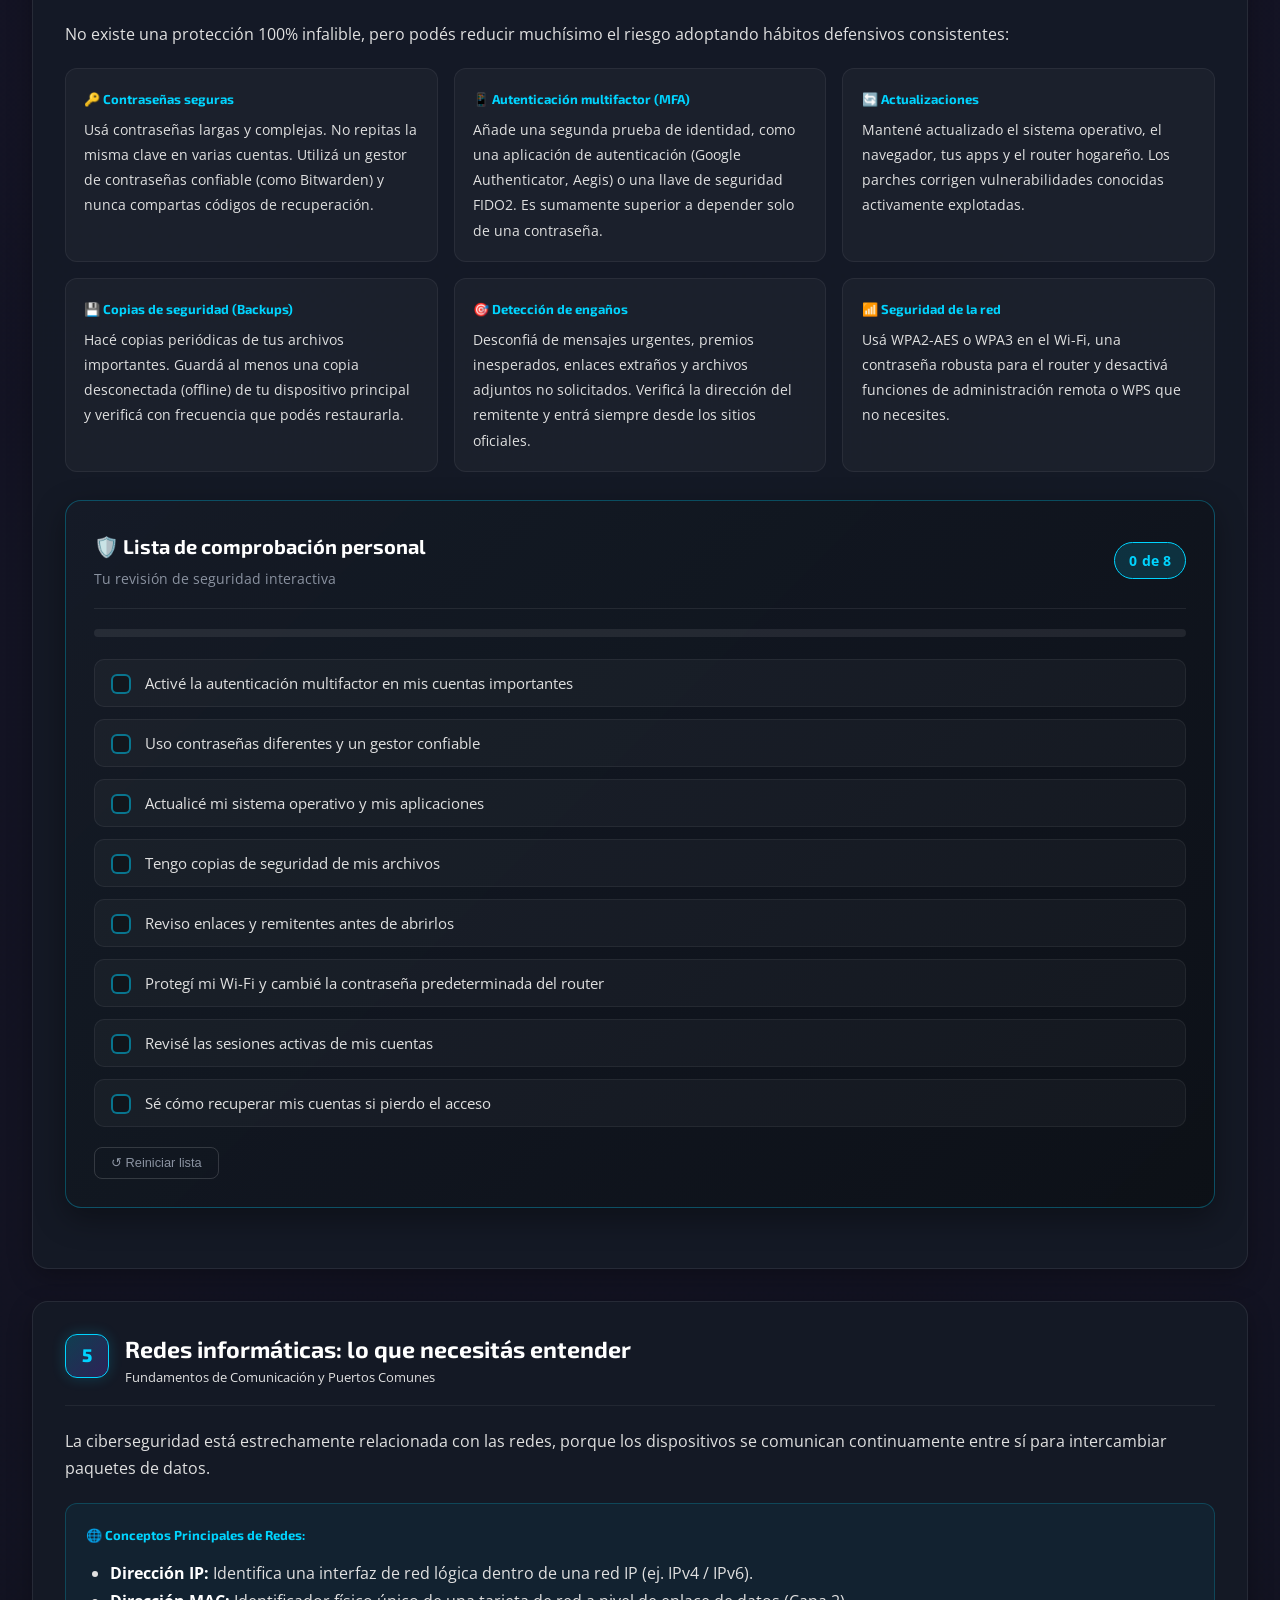
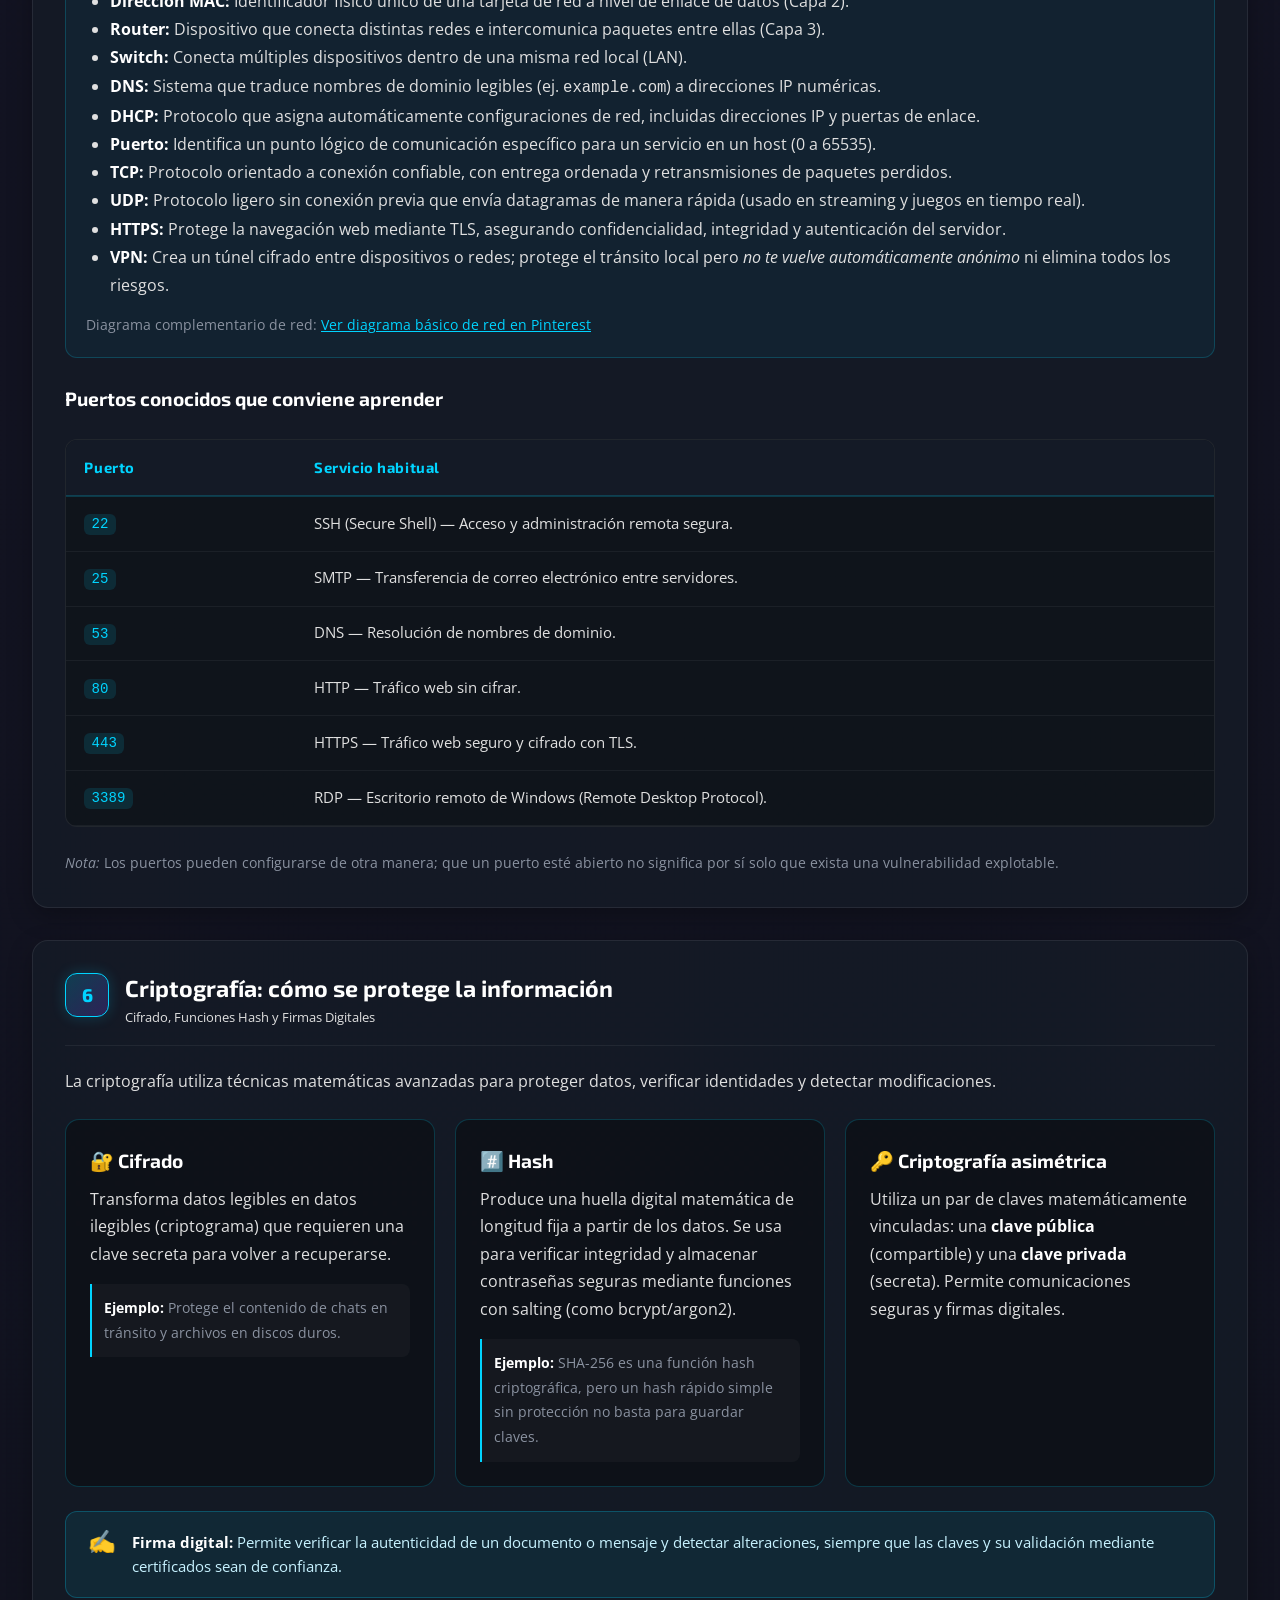
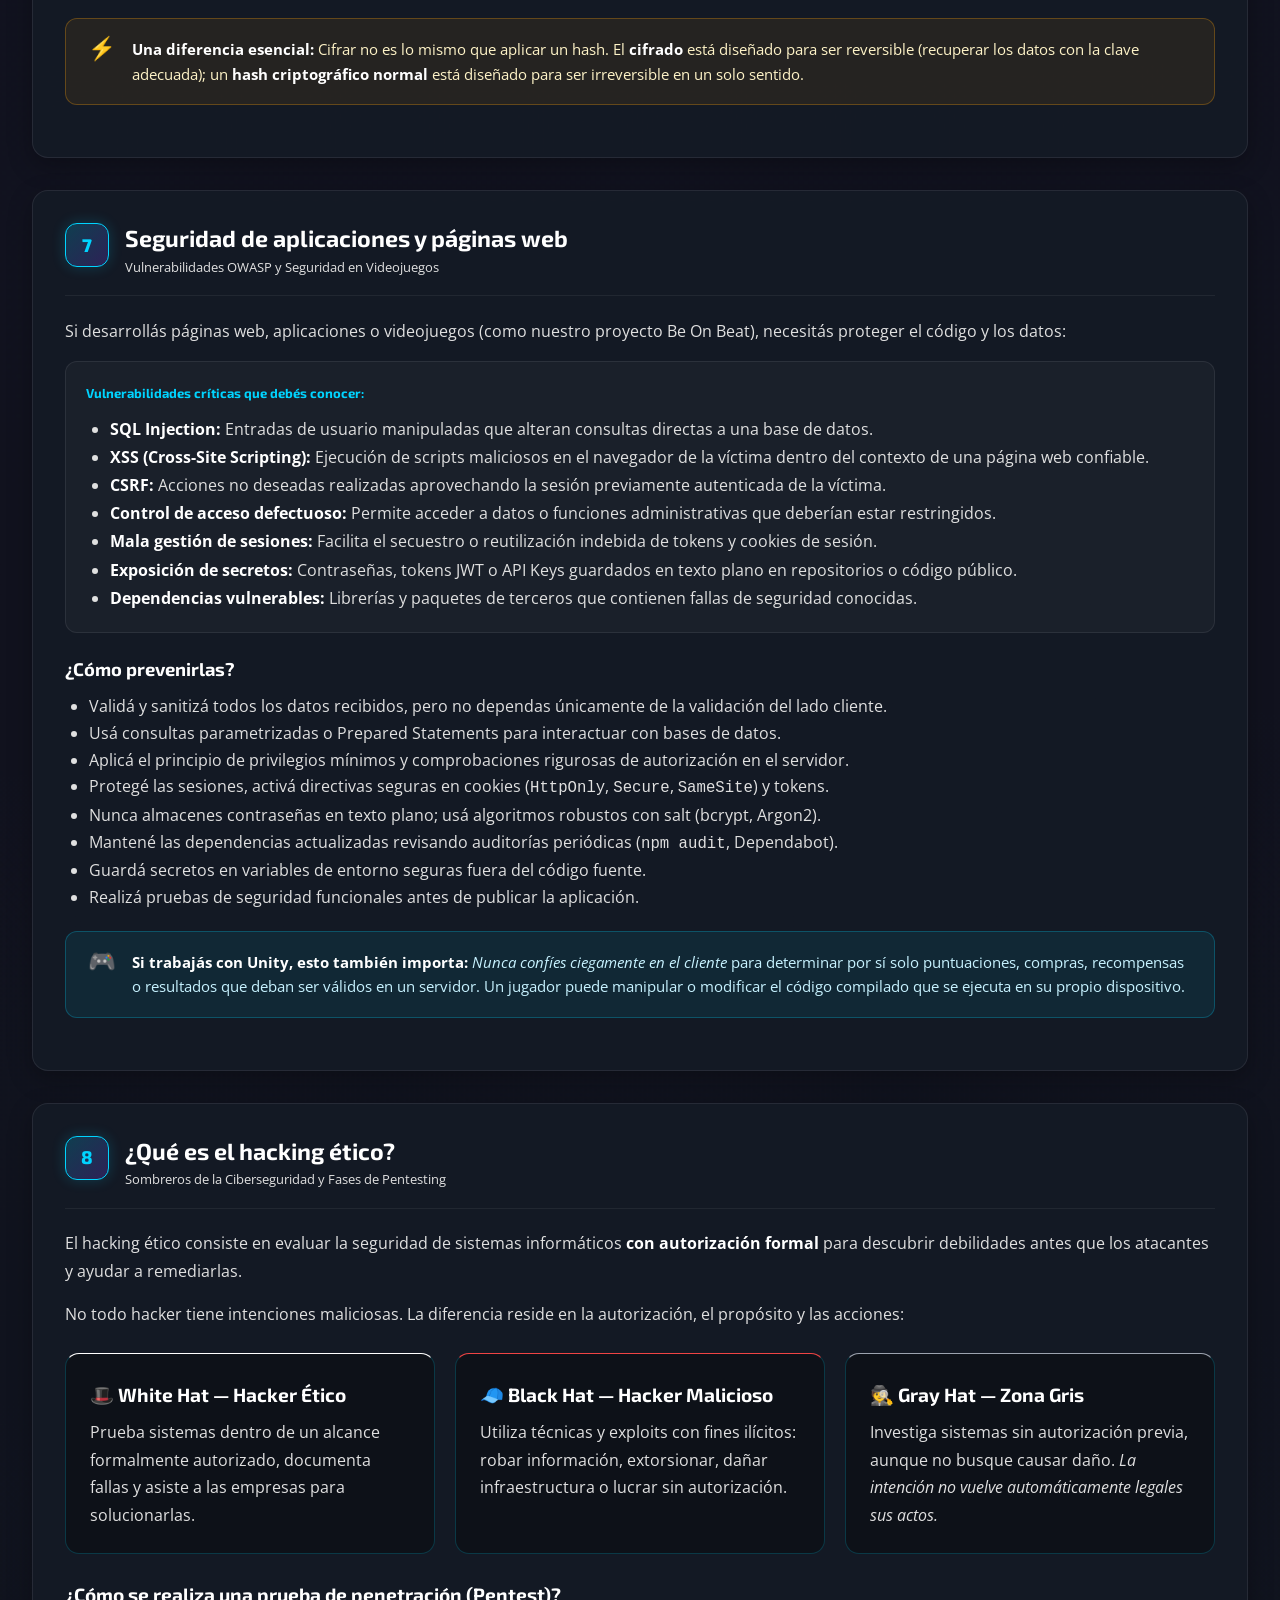
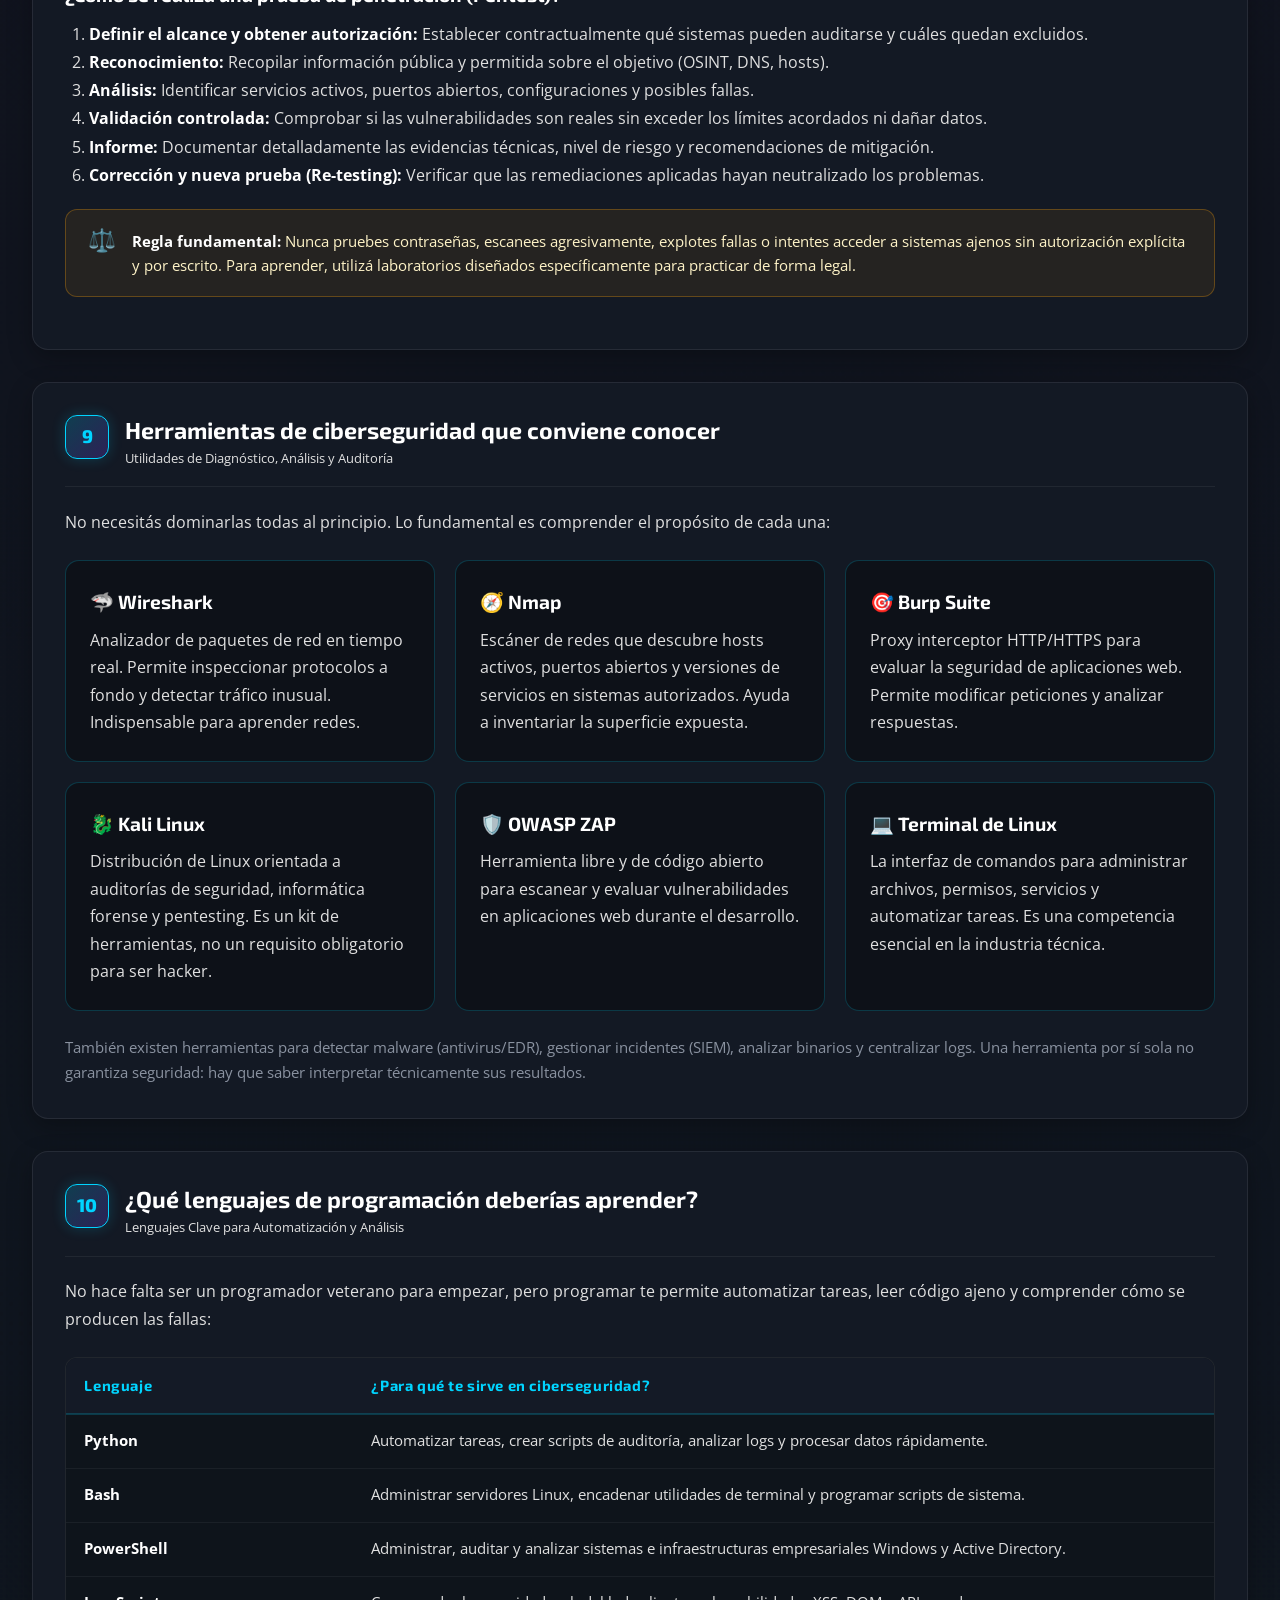
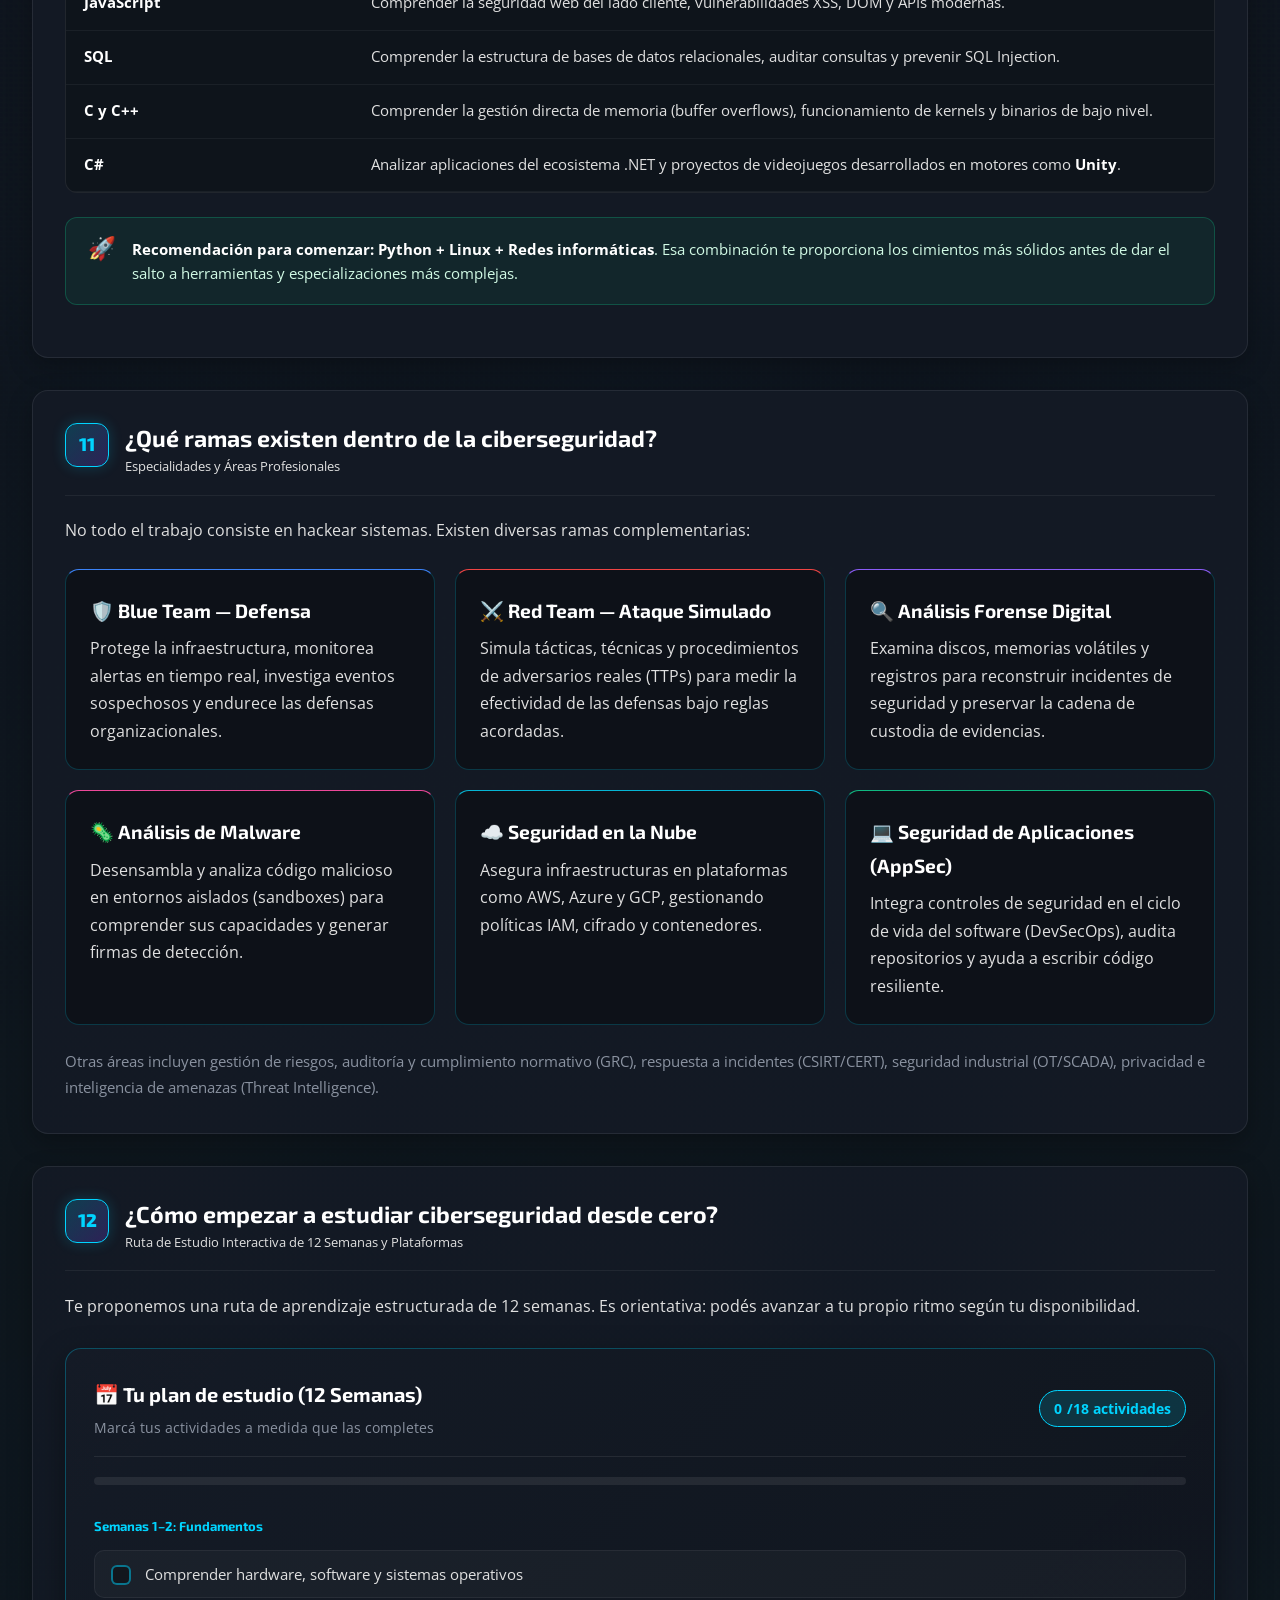
==== commit 316dcf68: "refactor: format CSS rules and update blog card image styles" ====
--- a/index.html
+++ b/index.html
@@ -4165,60 +4165,62 @@
                 <div class="section-divider"></div>
             </div>
 
-            <!-- Reseña Destacada de la Escuela -->
-            <div class="featured-post">
-                <div class="featured-content">
-                    <div class="post-tags">
-                        <span class="tag-badge tag-new">Víctor</span>
-                        <span class="tag-badge tag-games">Mercante</span>
-                        <span class="tag-badge tag-action">Hurlingham</span>
-                        <span class="post-date">Expo-Tec, 2026</span>
-                    </div>
-                    <h3 class="post-title">E.E.S.T N°3</h3>
-
-                    <p class="post-body">
-                        En nuestro colegio sentimos que aprender no es solo estudiar para aprobar, sino crecer como
-                        personas todos los días. La institución crea un ambiente cálido y cercano, con espacios y
-                        actividades que acompañan tanto lo académico como lo humano. Los profesores están siempre
-                        presentes, explicando con paciencia y animándonos a dar lo mejor de nosotros, incluso ante los
-                        mayores desafíos técnicos.
-                    </p>
-
-                    <div class="post-footer">
-                        <div class="star-rating" title="5 de 5 estrellas">
-                            <svg class="star" viewBox="0 0 24 24" fill="currentColor">
-                                <polygon
-                                    points="12 2 15.09 10.26 24 10.27 17.18 16.70 20.27 25 12 19.54 3.73 25 6.82 16.70 0 10.27 8.91 10.26 12 2">
-                                </polygon>
-                            </svg>
-                            <svg class="star" viewBox="0 0 24 24" fill="currentColor">
-                                <polygon
-                                    points="12 2 15.09 10.26 24 10.27 17.18 16.70 20.27 25 12 19.54 3.73 25 6.82 16.70 0 10.27 8.91 10.26 12 2">
-                                </polygon>
-                            </svg>
-                            <svg class="star" viewBox="0 0 24 24" fill="currentColor">
-                                <polygon
-                                    points="12 2 15.09 10.26 24 10.27 17.18 16.70 20.27 25 12 19.54 3.73 25 6.82 16.70 0 10.27 8.91 10.26 12 2">
-                                </polygon>
-                            </svg>
-                            <svg class="star" viewBox="0 0 24 24" fill="currentColor">
-                                <polygon
-                                    points="12 2 15.09 10.26 24 10.27 17.18 16.70 20.27 25 12 19.54 3.73 25 6.82 16.70 0 10.27 8.91 10.26 12 2">
-                                </polygon>
-                            </svg>
-                            <svg class="star" viewBox="0 0 24 24" fill="currentColor">
-                                <polygon
-                                    points="12 2 15.09 10.26 24 10.27 17.18 16.70 20.27 25 12 19.54 3.73 25 6.82 16.70 0 10.27 8.91 10.26 12 2">
-                                </polygon>
-                            </svg>
-                        </div>
-                    </div>
-                </div>
-                <img src="LOGO ESCUELA.jpeg" alt="Escudo de la Escuela E.E.S.T N°3" class="featured-image">
-            </div>
-
             <!-- Blog Grid Inicial -->
             <div class="blog-grid">
+                <!-- Reseña Escuela E.E.S.T N°3 -->
+                <div class="blog-card">
+                    <img src="LOGO ESCUELA.jpeg" alt="Escudo de la Escuela E.E.S.T N°3"
+                        class="blog-card-image" id="schoolLogoBlog"
+                        style="object-fit: contain; object-position: center; background-color: #0b162a;">
+                    <div class="blog-card-content">
+                        <div class="post-tags" style="margin-bottom: 0.75rem;">
+                            <span class="tag-badge tag-new">Víctor</span>
+                            <span class="tag-badge tag-games">Mercante</span>
+                            <span class="tag-badge tag-action">Hurlingham</span>
+                        </div>
+                        <div class="blog-card-header">
+                            <h3 class="blog-card-title">E.E.S.T N°3</h3>
+                            <span class="blog-card-date">Expo-Tec, 2026</span>
+                        </div>
+                        <p class="blog-card-excerpt">
+                            En nuestro colegio sentimos que aprender no es solo estudiar para aprobar, sino crecer como
+                            personas todos los días. La institución crea un ambiente cálido y cercano, con espacios y
+                            actividades que acompañan tanto lo académico como lo humano. Los profesores están siempre
+                            presentes, explicando con paciencia y animándonos a dar lo mejor de nosotros, incluso ante los
+                            mayores desafíos técnicos.
+                        </p>
+                        <div class="blog-card-footer">
+                            <div class="star-rating" title="5 de 5 estrellas">
+                                <svg class="star" viewBox="0 0 24 24" fill="currentColor">
+                                    <polygon
+                                        points="12 2 15.09 10.26 24 10.27 17.18 16.70 20.27 25 12 19.54 3.73 25 6.82 16.70 0 10.27 8.91 10.26 12 2">
+                                    </polygon>
+                                </svg>
+                                <svg class="star" viewBox="0 0 24 24" fill="currentColor">
+                                    <polygon
+                                        points="12 2 15.09 10.26 24 10.27 17.18 16.70 20.27 25 12 19.54 3.73 25 6.82 16.70 0 10.27 8.91 10.26 12 2">
+                                    </polygon>
+                                </svg>
+                                <svg class="star" viewBox="0 0 24 24" fill="currentColor">
+                                    <polygon
+                                        points="12 2 15.09 10.26 24 10.27 17.18 16.70 20.27 25 12 19.54 3.73 25 6.82 16.70 0 10.27 8.91 10.26 12 2">
+                                    </polygon>
+                                </svg>
+                                <svg class="star" viewBox="0 0 24 24" fill="currentColor">
+                                    <polygon
+                                        points="12 2 15.09 10.26 24 10.27 17.18 16.70 20.27 25 12 19.54 3.73 25 6.82 16.70 0 10.27 8.91 10.26 12 2">
+                                    </polygon>
+                                </svg>
+                                <svg class="star" viewBox="0 0 24 24" fill="currentColor">
+                                    <polygon
+                                        points="12 2 15.09 10.26 24 10.27 17.18 16.70 20.27 25 12 19.54 3.73 25 6.82 16.70 0 10.27 8.91 10.26 12 2">
+                                    </polygon>
+                                </svg>
+                            </div>
+                        </div>
+                    </div>
+                </div>
+
                 <div class="blog-card">
                     <div class="blog-card-image-wrap">
                         <img src="Logo - Be On Beat.png" alt="Logo de Be On Beat"
--- a/Style.css
+++ b/Style.css
@@ -31,7 +31,8 @@
     background-color: var(--bg-dark);
     color: var(--text-light);
     line-height: 1.6;
-    overflow-x: hidden; /* Evita desbordamiento horizontal en móviles */
+    overflow-x: hidden;
+    /* Evita desbordamiento horizontal en móviles */
 }
 
 .container {
@@ -77,7 +78,8 @@
 .navbar-content {
     display: flex;
     align-items: center;
-    justify-content: space-between; /* Logo a la izquierda, acciones a la derecha */
+    justify-content: space-between;
+    /* Logo a la izquierda, acciones a la derecha */
     height: 4rem;
     padding: 0 1rem;
     position: relative;
@@ -89,7 +91,8 @@
     gap: 0.5rem;
     text-decoration: none;
     color: var(--text-white);
-    flex-shrink: 0; /* Evita que el logo se deforme */
+    flex-shrink: 0;
+    /* Evita que el logo se deforme */
 }
 
 .logo-text {
@@ -124,9 +127,12 @@
 @media (min-width: 1024px) {
     .nav-links {
         display: flex;
-        flex: 1;                 /* Ocupa todo el espacio intermedio */
-        justify-content: center;  /* Centra horizontalmente los enlaces en ese espacio */
-        margin: 0 2rem;          /* Espaciado prudencial de seguridad */
+        flex: 1;
+        /* Ocupa todo el espacio intermedio */
+        justify-content: center;
+        /* Centra horizontalmente los enlaces en ese espacio */
+        margin: 0 2rem;
+        /* Espaciado prudencial de seguridad */
     }
 }
 
@@ -140,7 +146,8 @@
     text-decoration: none;
     position: relative;
     transition: color 0.2s ease;
-    white-space: nowrap; /* Evita saltos de línea molestos en un mismo link */
+    white-space: nowrap;
+    /* Evita saltos de línea molestos en un mismo link */
 }
 
 .nav-link::after {
@@ -166,7 +173,8 @@
     display: flex;
     align-items: center;
     gap: 0.75rem;
-    flex-shrink: 0; /* Mantiene la integridad de los botones de la derecha */
+    flex-shrink: 0;
+    /* Mantiene la integridad de los botones de la derecha */
 }
 
 .btn-gaming {
@@ -360,11 +368,11 @@
     content: '';
     position: absolute;
     inset: 0;
-    background: linear-gradient(to bottom, 
-        rgba(9, 13, 18, 0.3) 0%,
-        rgba(9, 13, 18, 0.55) 50%,
-        rgba(9, 13, 18, 0.9) 85%,
-        rgba(9, 13, 18, 1) 100%);
+    background: linear-gradient(to bottom,
+            rgba(9, 13, 18, 0.3) 0%,
+            rgba(9, 13, 18, 0.55) 50%,
+            rgba(9, 13, 18, 0.9) 85%,
+            rgba(9, 13, 18, 1) 100%);
     z-index: 1;
 }
 
@@ -392,7 +400,8 @@
 .hero-title {
     font-family: 'Exo 2', sans-serif;
     font-weight: 900;
-    font-size: clamp(2rem, 6vw, 4.5rem); /* Flexible en móviles */
+    font-size: clamp(2rem, 6vw, 4.5rem);
+    /* Flexible en móviles */
     color: var(--text-white);
     margin-bottom: 1.5rem;
     text-shadow: 0 4px 30px rgba(0, 0, 0, 0.6);
@@ -414,8 +423,13 @@
 }
 
 @keyframes fadeIn {
-    from { opacity: 0; }
-    to { opacity: 1; }
+    from {
+        opacity: 0;
+    }
+
+    to {
+        opacity: 1;
+    }
 }
 
 @keyframes fadeInUp {
@@ -423,6 +437,7 @@
         opacity: 0;
         transform: translateY(30px);
     }
+
     to {
         opacity: 1;
         transform: translateY(0);
@@ -432,7 +447,8 @@
 /* ============================================
    INTEGRANTES SECTION
    ============================================ */
-.games-section, #integrantes {
+.games-section,
+#integrantes {
     padding: 5rem 0;
     background: rgba(17, 23, 35, 1);
 }
@@ -472,7 +488,8 @@
 
 .games-carousel {
     display: grid;
-    grid-template-columns: repeat(auto-fit, minmax(140px, 1fr)); /* Adaptabilidad móvil segura */
+    grid-template-columns: repeat(auto-fit, minmax(140px, 1fr));
+    /* Adaptabilidad móvil segura */
     gap: 1.5rem;
     padding: 0 1rem;
     width: 100%;
@@ -643,2284 +660,2326 @@
     background: var(--bg-dark);
 }
 
-.featured-post {
-    display: flex;
-    flex-direction: column;
-    border: 1px solid rgba(255, 255, 255, 0.08);
-    border-radius: 0.5rem;
-    overflow: hidden;
-    background: rgba(21, 27, 39, 1);
-    margin-bottom: 2rem;
-    transition: all 0.3s ease;
-    width: 100%;
-}
-
-@media (min-width: 768px) {
-    .featured-post {
-        flex-direction: row;
-    }
-}
-
-.featured-post:hover {
-    border-color: rgba(0, 212, 255, 0.3);
-    box-shadow: 0 8px 32px rgba(0, 0, 0, 0.4);
-}
-
-.featured-content {
-    flex: 1;
-    padding: 1.25rem;
-}
-
-@media (min-width: 768px) {
-    .featured-content {
-        padding: 1.5rem 2rem;
-    }
-}
-
-.featured-image {
-    width: 100%;
-    height: 200px;
-    object-fit: cover;
-}
-
-@media (min-width: 768px) {
-    .featured-image {
-        width: 320px;
-        height: auto;
-        min-height: 100%;
-    }
-}
-
-.post-tags {
-    display: flex;
-    gap: 0.5rem;
-    margin-bottom: 0.75rem;
-    flex-wrap: wrap;
-    align-items: center;
-}
-
-.tag-badge {
-    font-family: 'Exo 2', sans-serif;
-    font-size: 0.65rem;
-    font-weight: 700;
-    letter-spacing: 0.1em;
-    text-transform: uppercase;
-    padding: 0.2rem 0.6rem;
-    border-radius: 2px;
-}
-
-.tag-new {
-    background: var(--cyan-primary);
-    color: var(--bg-dark);
-}
-
-.tag-games {
-    background: var(--violet-accent);
-    color: white;
-}
-
-.tag-action {
-    background: rgba(229, 102, 51, 1);
-    color: white;
-}
-
-.post-date {
-    font-size: 0.65rem;
-    color: rgba(80, 120, 144, 1);
-    font-family: 'Open Sans', sans-serif;
-    margin-left: auto;
-}
-
-.post-title {
-    font-family: 'Exo 2', sans-serif;
-    font-weight: 900;
-    font-size: 1.15rem;
-    text-transform: uppercase;
-    color: var(--text-white);
-    margin-bottom: 0.75rem;
-    letter-spacing: 0.05em;
-}
-
-@media (min-width: 768px) {
+#companyLogoBlog,
+#schoolLogoBlog {
+    object-fit: contain;
+    object-position: center;
+}
+
+#companyLogoBlog {
+    background-color: #000000;
+}
+
+#schoolLogoBlog {
+    background-color: #0b162a;
+}
+
+    .post-tags {
+        display: flex;
+        gap: 0.5rem;
+        margin-bottom: 0.75rem;
+        flex-wrap: wrap;
+        align-items: center;
+    }
+
+    .tag-badge {
+        font-family: 'Exo 2', sans-serif;
+        font-size: 0.65rem;
+        font-weight: 700;
+        letter-spacing: 0.1em;
+        text-transform: uppercase;
+        padding: 0.2rem 0.6rem;
+        border-radius: 2px;
+    }
+
+    .tag-new {
+        background: var(--cyan-primary);
+        color: var(--bg-dark);
+    }
+
+    .tag-games {
+        background: var(--violet-accent);
+        color: white;
+    }
+
+    .tag-action {
+        background: rgba(229, 102, 51, 1);
+        color: white;
+    }
+
+    .post-date {
+        font-size: 0.65rem;
+        color: rgba(80, 120, 144, 1);
+        font-family: 'Open Sans', sans-serif;
+        margin-left: auto;
+    }
+
     .post-title {
-        font-size: 1.25rem;
-    }
-}
-
-.post-body {
-    font-size: 0.875rem;
-    line-height: 1.6;
-    color: rgba(140, 160, 180, 1);
-    margin-bottom: 1.5rem;
-}
-
-.post-footer {
-    display: flex;
-    align-items: center;
-    gap: 1rem;
-}
-
-.star-rating {
-    display: flex;
-    gap: 0.125rem;
-}
-
-.star {
-    width: 0.75rem;
-    height: 0.75rem;
-    fill: var(--cyan-primary);
-}
-
-.blog-grid {
-    display: grid;
-    grid-template-columns: repeat(auto-fit, minmax(260px, 1fr)); /* Optimizado para evitar desbordes */
-    gap: 1.5rem;
-    width: 100%;
-}
-
-.blog-card {
-    background: rgba(21, 27, 39, 1);
-    border: 1px solid rgba(255, 255, 255, 0.08);
-    border-radius: 0.5rem;
-    overflow: hidden;
-    transition: all 0.3s ease;
-    width: 100%;
-}
-
-.blog-card:hover {
-    border-color: rgba(0, 212, 255, 0.3);
-    box-shadow: 0 8px 32px rgba(0, 0, 0, 0.4);
-    transform: translateY(-4px);
-}
-
-.blog-card-image {
-    width: 100%;
-    height: 12rem;
-    object-fit: cover;
-}
-
-/* Envoltura para recortar márgenes vacíos y centrar logos con zoom */
-.blog-card-image-wrap {
-    width: 100%;
-    height: 13rem;
-    overflow: hidden;
-    position: relative;
-    background: #000;
-    display: flex;
-    align-items: center;
-    justify-content: center;
-}
-
-/* Zoom y centrado manual para el logo de Be On Beat */
-.logo-beonbeat-zoom {
-    width: 100%;
-    height: 100%;
-    object-fit: cover;
-    object-position: center;
-    /* Reducido a 1.38 y con translateX(3.8%) para compensar el margen del PNG y que quede perfectamente centrado */
-    transform: translateX(3.8%) scale(1.38);
-    transform-origin: center center;
-    transition: transform 0.35s ease;
-}
-
-.blog-card:hover .logo-beonbeat-zoom {
-    transform: translateX(3.8%) scale(1.55); /* Efecto interactivo al pasar el cursor */
-}
-
-@media (min-width: 480px) {
+        font-family: 'Exo 2', sans-serif;
+        font-weight: 900;
+        font-size: 1.15rem;
+        text-transform: uppercase;
+        color: var(--text-white);
+        margin-bottom: 0.75rem;
+        letter-spacing: 0.05em;
+    }
+
+    @media (min-width: 768px) {
+        .post-title {
+            font-size: 1.25rem;
+        }
+    }
+
+    .post-body {
+        font-size: 0.875rem;
+        line-height: 1.6;
+        color: rgba(140, 160, 180, 1);
+        margin-bottom: 1.5rem;
+    }
+
+    .post-footer {
+        display: flex;
+        align-items: center;
+        gap: 1rem;
+    }
+
+    .star-rating {
+        display: flex;
+        gap: 0.125rem;
+    }
+
+    .star {
+        width: 0.75rem;
+        height: 0.75rem;
+        fill: var(--cyan-primary);
+    }
+
+    .blog-grid {
+        display: grid;
+        grid-template-columns: repeat(auto-fit, minmax(260px, 1fr));
+        /* Optimizado para evitar desbordes */
+        gap: 1.5rem;
+        width: 100%;
+    }
+
+    .blog-card {
+        background: rgba(21, 27, 39, 1);
+        border: 1px solid rgba(255, 255, 255, 0.08);
+        border-radius: 0.5rem;
+        overflow: hidden;
+        transition: all 0.3s ease;
+        width: 100%;
+    }
+
+    .blog-card:hover {
+        border-color: rgba(0, 212, 255, 0.3);
+        box-shadow: 0 8px 32px rgba(0, 0, 0, 0.4);
+        transform: translateY(-4px);
+    }
+
     .blog-card-image {
-        height: 16rem;
-    }
+        width: 100%;
+        height: 12rem;
+        object-fit: cover;
+    }
+
+    /* Envoltura para recortar márgenes vacíos y centrar logos con zoom */
     .blog-card-image-wrap {
-        height: 15rem; /* Altura en computadoras/escritorio */
-    }
-}
-
-.blog-card-content {
-    padding: 1.25rem;
-}
-
-.blog-card-header {
-    display: flex;
-    align-items: center;
-    justify-content: space-between;
-    margin-bottom: 0.5rem;
-}
-
-.blog-card-title {
-    font-family: 'Exo 2', sans-serif;
-    font-weight: 900;
-    font-size: 1rem;
-    text-transform: uppercase;
-    color: var(--text-white);
-    letter-spacing: 0.05em;
-}
-
-.blog-card-date {
-    font-size: 0.65rem;
-    color: rgba(80, 120, 144, 1);
-    font-family: 'Open Sans', sans-serif;
-}
-
-.blog-card-excerpt {
-    font-size: 0.875rem;
-    line-height: 1.6;
-    color: rgba(150, 170, 190, 1);
-    margin-bottom: 1rem;
-}
-
-.blog-card-footer {
-    display: flex;
-    align-items: center;
-    justify-content: space-between;
-}
-
-/* ============================================
+        width: 100%;
+        height: 13rem;
+        overflow: hidden;
+        position: relative;
+        background: #000;
+        display: flex;
+        align-items: center;
+        justify-content: center;
+    }
+
+    /* Zoom y centrado manual para el logo de Be On Beat */
+    .logo-beonbeat-zoom {
+        width: 100%;
+        height: 100%;
+        object-fit: cover;
+        object-position: center;
+        /* Ajustado a 1.25 con translateX(3.8%) para centrar y dar mayor margen */
+        transform: translateX(3.8%) scale(1.25);
+        transform-origin: center center;
+        transition: transform 0.35s ease;
+    }
+
+    .blog-card:hover .logo-beonbeat-zoom {
+        transform: translateX(3.8%) scale(1.40);
+        /* Efecto interactivo al pasar el cursor */
+    }
+
+    @media (min-width: 480px) {
+        .blog-card-image {
+            height: 16rem;
+        }
+
+        .blog-card-image-wrap {
+            height: 15rem;
+            /* Altura en computadoras/escritorio */
+        }
+    }
+
+    .blog-card-content {
+        padding: 1.25rem;
+    }
+
+    .blog-card-header {
+        display: flex;
+        align-items: center;
+        justify-content: space-between;
+        margin-bottom: 0.5rem;
+    }
+
+    .blog-card-title {
+        font-family: 'Exo 2', sans-serif;
+        font-weight: 900;
+        font-size: 1rem;
+        text-transform: uppercase;
+        color: var(--text-white);
+        letter-spacing: 0.05em;
+    }
+
+    .blog-card-date {
+        font-size: 0.65rem;
+        color: rgba(80, 120, 144, 1);
+        font-family: 'Open Sans', sans-serif;
+    }
+
+    .blog-card-excerpt {
+        font-size: 0.875rem;
+        line-height: 1.6;
+        color: rgba(150, 170, 190, 1);
+        margin-bottom: 1rem;
+    }
+
+    .blog-card-footer {
+        display: flex;
+        align-items: center;
+        justify-content: space-between;
+    }
+
+    /* ============================================
    FOOTER
    ============================================ */
-footer {
-    background: rgba(8, 11, 16, 1);
-    border-top: 1px solid rgba(0, 212, 255, 0.1);
-    padding: 0 1rem;
-}
-
-.footer-content {
-    padding: 4rem 0;
-    width: 100%;
-}
-
-.footer-grid {
-    display: grid;
-    grid-template-columns: repeat(auto-fit, minmax(200px, 1fr));
-    gap: 2.5rem;
-    margin-bottom: 3rem;
-}
-
-footer h4 {
-    font-family: 'Exo 2', sans-serif;
-    font-weight: 700;
-    font-size: 0.875rem;
-    text-transform: uppercase;
-    color: var(--text-white);
-    margin-bottom: 1rem;
-    letter-spacing: 0.15em;
-}
-
-footer ul {
-    list-style: none;
-    display: flex;
-    flex-direction: column;
-    gap: 0.5rem;
-}
-
-footer a {
-    font-size: 0.75rem;
-    color: rgba(140, 160, 180, 1);
-    text-decoration: none;
-    transition: color 0.2s ease;
-    text-align: left;
-}
-
-footer a:hover {
-    color: var(--cyan-primary);
-}
-
-.footer-brand {
-    display: flex;
-    align-items: center;
-    gap: 0.5rem;
-    margin-bottom: 1rem;
-}
-
-.footer-brand-icon {
-    width: 2rem;
-    height: 2rem;
-}
-
-.footer-brand-text {
-    display: flex;
-    flex-direction: column;
-    line-height: 1.2;
-}
-
-.footer-brand-name {
-    font-family: 'Exo 2', sans-serif;
-    font-weight: 900;
-    font-size: 1.125rem;
-    letter-spacing: 0.2em;
-    color: var(--text-white);
-}
-
-.footer-brand-subtitle {
-    font-size: 0.5625rem;
-    letter-spacing: 0.25em;
-    color: var(--cyan-primary);
-    text-transform: uppercase;
-}
-
-.footer-description {
-    font-size: 0.875rem;
-    line-height: 1.6;
-    color: rgba(140, 160, 180, 1);
-    margin-bottom: 1.5rem;
-    width: 100%;
-    max-width: 20rem;
-}
-
-.footer-contact {
-    display: flex;
-    flex-direction: column;
-    gap: 0.75rem;
-}
-
-.contact-item {
-    display: flex;
-    align-items: center;
-    gap: 0.75rem;
-}
-
-.contact-icon {
-    width: 0.875rem;
-    height: 0.875rem;
-    color: var(--cyan-primary);
-    flex-shrink: 0;
-}
-
-.contact-text {
-    font-size: 0.75rem;
-    color: rgba(140, 160, 180, 1);
-}
-
-.footer-bottom {
-    padding: 1.25rem 0;
-    border-top: 1px solid rgba(255, 255, 255, 0.06);
-    display: flex;
-    flex-direction: column;
-    gap: 1rem;
-    align-items: center;
-}
-
-@media (min-width: 640px) {
+    footer {
+        background: rgba(8, 11, 16, 1);
+        border-top: 1px solid rgba(0, 212, 255, 0.1);
+        padding: 0 1rem;
+    }
+
+    .footer-content {
+        padding: 4rem 0;
+        width: 100%;
+    }
+
+    .footer-grid {
+        display: grid;
+        grid-template-columns: repeat(auto-fit, minmax(200px, 1fr));
+        gap: 2.5rem;
+        margin-bottom: 3rem;
+    }
+
+    footer h4 {
+        font-family: 'Exo 2', sans-serif;
+        font-weight: 700;
+        font-size: 0.875rem;
+        text-transform: uppercase;
+        color: var(--text-white);
+        margin-bottom: 1rem;
+        letter-spacing: 0.15em;
+    }
+
+    footer ul {
+        list-style: none;
+        display: flex;
+        flex-direction: column;
+        gap: 0.5rem;
+    }
+
+    footer a {
+        font-size: 0.75rem;
+        color: rgba(140, 160, 180, 1);
+        text-decoration: none;
+        transition: color 0.2s ease;
+        text-align: left;
+    }
+
+    footer a:hover {
+        color: var(--cyan-primary);
+    }
+
+    .footer-brand {
+        display: flex;
+        align-items: center;
+        gap: 0.5rem;
+        margin-bottom: 1rem;
+    }
+
+    .footer-brand-icon {
+        width: 2rem;
+        height: 2rem;
+    }
+
+    .footer-brand-text {
+        display: flex;
+        flex-direction: column;
+        line-height: 1.2;
+    }
+
+    .footer-brand-name {
+        font-family: 'Exo 2', sans-serif;
+        font-weight: 900;
+        font-size: 1.125rem;
+        letter-spacing: 0.2em;
+        color: var(--text-white);
+    }
+
+    .footer-brand-subtitle {
+        font-size: 0.5625rem;
+        letter-spacing: 0.25em;
+        color: var(--cyan-primary);
+        text-transform: uppercase;
+    }
+
+    .footer-description {
+        font-size: 0.875rem;
+        line-height: 1.6;
+        color: rgba(140, 160, 180, 1);
+        margin-bottom: 1.5rem;
+        width: 100%;
+        max-width: 20rem;
+    }
+
+    .footer-contact {
+        display: flex;
+        flex-direction: column;
+        gap: 0.75rem;
+    }
+
+    .contact-item {
+        display: flex;
+        align-items: center;
+        gap: 0.75rem;
+    }
+
+    .contact-icon {
+        width: 0.875rem;
+        height: 0.875rem;
+        color: var(--cyan-primary);
+        flex-shrink: 0;
+    }
+
+    .contact-text {
+        font-size: 0.75rem;
+        color: rgba(140, 160, 180, 1);
+    }
+
     .footer-bottom {
-        flex-direction: row;
-        justify-content: space-between;
-    }
-}
-
-.footer-copyright {
-    font-size: 0.75rem;
-    color: rgba(110, 140, 160, 1);
-}
-
-.social-list {
-    list-style: none;
-    padding: 0;
-}
-
-.social-link {
-    display: inline-flex;
-    align-items: center;
-    gap: 8px; /* Espacio entre el icono y el texto */
-    text-decoration: none;
-    color: inherit;
-}
-
-.social-link:hover {
-    opacity: 0.8; /* Efecto al pasar el cursor */
-}
-
-/* ============================================
+        padding: 1.25rem 0;
+        border-top: 1px solid rgba(255, 255, 255, 0.06);
+        display: flex;
+        flex-direction: column;
+        gap: 1rem;
+        align-items: center;
+    }
+
+    @media (min-width: 640px) {
+        .footer-bottom {
+            flex-direction: row;
+            justify-content: space-between;
+        }
+    }
+
+    .footer-copyright {
+        font-size: 0.75rem;
+        color: rgba(110, 140, 160, 1);
+    }
+
+    .social-list {
+        list-style: none;
+        padding: 0;
+    }
+
+    .social-link {
+        display: inline-flex;
+        align-items: center;
+        gap: 8px;
+        /* Espacio entre el icono y el texto */
+        text-decoration: none;
+        color: inherit;
+    }
+
+    .social-link:hover {
+        opacity: 0.8;
+        /* Efecto al pasar el cursor */
+    }
+
+    /* ============================================
    MODAL POPUP
    ============================================ */
-.modal-overlay {
-    position: fixed;
-    inset: 0;
-    background: rgba(9, 13, 18, 0.85);
-    backdrop-filter: blur(8px);
-    -webkit-backdrop-filter: blur(8px);
-    display: flex;
-    align-items: center;
-    justify-content: center;
-    z-index: 1000;
-    opacity: 0;
-    pointer-events: none;
-    transition: opacity 0.3s cubic-bezier(0.23, 1, 0.32, 1);
-    padding: 1.5rem;
-}
-
-.modal-overlay.active {
-    opacity: 1;
-    pointer-events: auto;
-}
-
-.modal-box {
-    background: rgba(21, 27, 39, 0.95);
-    border: 1px solid rgba(0, 212, 255, 0.4);
-    box-shadow: 0 10px 40px rgba(0, 0, 0, 0.8), 0 0 30px rgba(0, 212, 255, 0.2);
-    border-radius: 12px;
-    max-width: 480px;
-    width: 100%;
-    padding: 2.5rem 2rem;
-    text-align: center;
-    position: relative;
-    transform: translateY(20px) scale(0.95);
-    transition: transform 0.3s cubic-bezier(0.23, 1, 0.32, 1);
-}
-
-.modal-overlay.active .modal-box {
-    transform: translateY(0) scale(1);
-}
-
-.modal-icon-badge {
-    width: 56px;
-    height: 56px;
-    margin: 0 auto 1.25rem;
-    border-radius: 50%;
-    background: rgba(0, 212, 255, 0.1);
-    border: 1px solid var(--cyan-primary);
-    display: flex;
-    align-items: center;
-    justify-content: center;
-    color: var(--cyan-primary);
-    box-shadow: 0 0 20px rgba(0, 212, 255, 0.3);
-}
-
-.modal-title {
-    font-family: 'Exo 2', sans-serif;
-    font-weight: 900;
-    font-size: 1.35rem;
-    color: var(--text-white);
-    margin-bottom: 0.75rem;
-    letter-spacing: 0.05em;
-    text-transform: uppercase;
-}
-
-.modal-desc {
-    font-size: 0.9rem;
-    color: rgba(180, 200, 220, 0.9);
-    line-height: 1.6;
-    margin-bottom: 1.75rem;
-}
-
-.modal-close-btn {
-    position: absolute;
-    top: 1rem;
-    right: 1rem;
-    background: transparent;
-    border: none;
-    color: var(--text-muted);
-    cursor: pointer;
-    font-size: 1.25rem;
-    line-height: 1;
-    padding: 0.5rem;
-    transition: color 0.2s ease;
-}
-
-.modal-close-btn:hover {
-    color: var(--cyan-primary);
-}
-
-/* ============================================
+    .modal-overlay {
+        position: fixed;
+        inset: 0;
+        background: rgba(9, 13, 18, 0.85);
+        backdrop-filter: blur(8px);
+        -webkit-backdrop-filter: blur(8px);
+        display: flex;
+        align-items: center;
+        justify-content: center;
+        z-index: 1000;
+        opacity: 0;
+        pointer-events: none;
+        transition: opacity 0.3s cubic-bezier(0.23, 1, 0.32, 1);
+        padding: 1.5rem;
+    }
+
+    .modal-overlay.active {
+        opacity: 1;
+        pointer-events: auto;
+    }
+
+    .modal-box {
+        background: rgba(21, 27, 39, 0.95);
+        border: 1px solid rgba(0, 212, 255, 0.4);
+        box-shadow: 0 10px 40px rgba(0, 0, 0, 0.8), 0 0 30px rgba(0, 212, 255, 0.2);
+        border-radius: 12px;
+        max-width: 480px;
+        width: 100%;
+        padding: 2.5rem 2rem;
+        text-align: center;
+        position: relative;
+        transform: translateY(20px) scale(0.95);
+        transition: transform 0.3s cubic-bezier(0.23, 1, 0.32, 1);
+    }
+
+    .modal-overlay.active .modal-box {
+        transform: translateY(0) scale(1);
+    }
+
+    .modal-icon-badge {
+        width: 56px;
+        height: 56px;
+        margin: 0 auto 1.25rem;
+        border-radius: 50%;
+        background: rgba(0, 212, 255, 0.1);
+        border: 1px solid var(--cyan-primary);
+        display: flex;
+        align-items: center;
+        justify-content: center;
+        color: var(--cyan-primary);
+        box-shadow: 0 0 20px rgba(0, 212, 255, 0.3);
+    }
+
+    .modal-title {
+        font-family: 'Exo 2', sans-serif;
+        font-weight: 900;
+        font-size: 1.35rem;
+        color: var(--text-white);
+        margin-bottom: 0.75rem;
+        letter-spacing: 0.05em;
+        text-transform: uppercase;
+    }
+
+    .modal-desc {
+        font-size: 0.9rem;
+        color: rgba(180, 200, 220, 0.9);
+        line-height: 1.6;
+        margin-bottom: 1.75rem;
+    }
+
+    .modal-close-btn {
+        position: absolute;
+        top: 1rem;
+        right: 1rem;
+        background: transparent;
+        border: none;
+        color: var(--text-muted);
+        cursor: pointer;
+        font-size: 1.25rem;
+        line-height: 1;
+        padding: 0.5rem;
+        transition: color 0.2s ease;
+    }
+
+    .modal-close-btn:hover {
+        color: var(--cyan-primary);
+    }
+
+    /* ============================================
    HERO CANVAS & PARTICLES
    ============================================ */
-#heroCanvas {
-    position: absolute;
-    inset: 0;
-    width: 100%;
-    height: 100%;
-    pointer-events: none;
-    z-index: 2;
-}
-
-/* ============================================
+    #heroCanvas {
+        position: absolute;
+        inset: 0;
+        width: 100%;
+        height: 100%;
+        pointer-events: none;
+        z-index: 2;
+    }
+
+    /* ============================================
    AUDIO BEAT SYNTH TOGGLE & EQUALIZER
    ============================================ */
-.audio-btn {
-    display: inline-flex;
-    align-items: center;
-    gap: 0.5rem;
-    background: rgba(13, 17, 23, 0.85);
-    border: 1px solid rgba(0, 212, 255, 0.35);
-    padding: 0.45rem 0.9rem;
-    border-radius: 30px;
-    color: var(--text-white);
-    font-family: 'Exo 2', sans-serif;
-    font-size: 0.72rem;
-    font-weight: 700;
-    letter-spacing: 0.08em;
-    cursor: pointer;
-    transition: all 0.25s ease;
-}
-
-.audio-btn:hover {
-    border-color: var(--cyan-primary);
-    box-shadow: 0 0 15px rgba(0, 212, 255, 0.3);
-}
-
-.audio-btn.active {
-    border-color: var(--cyan-primary);
-    background: rgba(0, 212, 255, 0.12);
-    box-shadow: 0 0 20px rgba(0, 212, 255, 0.4);
-    color: var(--cyan-primary);
-}
-
-.equalizer-bars {
-    display: flex;
-    align-items: flex-end;
-    gap: 2.5px;
-    height: 14px;
-}
-
-.equalizer-bar {
-    width: 3px;
-    height: 3px;
-    background: var(--cyan-primary);
-    border-radius: 1px;
-    transition: height 0.2s ease;
-}
-
-.equalizer-bars.playing .equalizer-bar:nth-child(1) {
-    animation: eqBounce 0.55s ease-in-out infinite alternate;
-}
-.equalizer-bars.playing .equalizer-bar:nth-child(2) {
-    animation: eqBounce 0.75s ease-in-out infinite alternate 0.15s;
-}
-.equalizer-bars.playing .equalizer-bar:nth-child(3) {
-    animation: eqBounce 0.45s ease-in-out infinite alternate 0.3s;
-}
-.equalizer-bars.playing .equalizer-bar:nth-child(4) {
-    animation: eqBounce 0.65s ease-in-out infinite alternate 0.2s;
-}
-
-@keyframes eqBounce {
-    0% { height: 3px; }
-    100% { height: 14px; }
-}
-
-/* ============================================
+    .audio-btn {
+        display: inline-flex;
+        align-items: center;
+        gap: 0.5rem;
+        background: rgba(13, 17, 23, 0.85);
+        border: 1px solid rgba(0, 212, 255, 0.35);
+        padding: 0.45rem 0.9rem;
+        border-radius: 30px;
+        color: var(--text-white);
+        font-family: 'Exo 2', sans-serif;
+        font-size: 0.72rem;
+        font-weight: 700;
+        letter-spacing: 0.08em;
+        cursor: pointer;
+        transition: all 0.25s ease;
+    }
+
+    .audio-btn:hover {
+        border-color: var(--cyan-primary);
+        box-shadow: 0 0 15px rgba(0, 212, 255, 0.3);
+    }
+
+    .audio-btn.active {
+        border-color: var(--cyan-primary);
+        background: rgba(0, 212, 255, 0.12);
+        box-shadow: 0 0 20px rgba(0, 212, 255, 0.4);
+        color: var(--cyan-primary);
+    }
+
+    .equalizer-bars {
+        display: flex;
+        align-items: flex-end;
+        gap: 2.5px;
+        height: 14px;
+    }
+
+    .equalizer-bar {
+        width: 3px;
+        height: 3px;
+        background: var(--cyan-primary);
+        border-radius: 1px;
+        transition: height 0.2s ease;
+    }
+
+    .equalizer-bars.playing .equalizer-bar:nth-child(1) {
+        animation: eqBounce 0.55s ease-in-out infinite alternate;
+    }
+
+    .equalizer-bars.playing .equalizer-bar:nth-child(2) {
+        animation: eqBounce 0.75s ease-in-out infinite alternate 0.15s;
+    }
+
+    .equalizer-bars.playing .equalizer-bar:nth-child(3) {
+        animation: eqBounce 0.45s ease-in-out infinite alternate 0.3s;
+    }
+
+    .equalizer-bars.playing .equalizer-bar:nth-child(4) {
+        animation: eqBounce 0.65s ease-in-out infinite alternate 0.2s;
+    }
+
+    @keyframes eqBounce {
+        0% {
+            height: 3px;
+        }
+
+        100% {
+            height: 14px;
+        }
+    }
+
+    /* ============================================
    SLIDER INTERACTIVO MEJORADO
    ============================================ */
-.slider-wrapper {
-    position: relative;
-    max-width: 720px;
-    margin: 2rem auto;
-    width: 100%;
-}
-
-.slider {
-    width: 100%;
-    aspect-ratio: 16 / 9;
-    overflow: hidden;
-    border-radius: 12px;
-    border: 1px solid rgba(0, 212, 255, 0.3);
-    box-shadow: 0 10px 30px rgba(0, 0, 0, 0.6), 0 0 25px rgba(0, 212, 255, 0.15);
-    position: relative;
-}
-
-.slides {
-    display: flex;
-    width: 300%;
-    height: 100%;
-    transition: transform 0.45s cubic-bezier(0.23, 1, 0.32, 1);
-}
-
-.slides img {
-    width: 33.333%;
-    height: 100%;
-    object-fit: cover;
-}
-
-.slider-btn {
-    position: absolute;
-    top: 50%;
-    transform: translateY(-50%);
-    width: 44px;
-    height: 44px;
-    background: rgba(13, 17, 23, 0.85);
-    backdrop-filter: blur(4px);
-    border: 1px solid rgba(0, 212, 255, 0.4);
-    color: var(--cyan-primary);
-    border-radius: 50%;
-    display: flex;
-    align-items: center;
-    justify-content: center;
-    cursor: pointer;
-    z-index: 30;
-    transition: all 0.2s ease;
-    box-shadow: 0 4px 15px rgba(0,0,0,0.5);
-    font-size: 1.25rem;
-    font-weight: 900;
-    user-select: none;
-}
-
-.slider-btn:hover {
-    background: var(--cyan-primary);
-    color: var(--bg-dark);
-    box-shadow: 0 0 20px rgba(0, 212, 255, 0.6);
-    transform: translateY(-50%) scale(1.1);
-}
-
-.slider-btn.prev {
-    left: 12px;
-}
-
-.slider-btn.next {
-    right: 12px;
-}
-
-
-.slider-dots {
-    display: flex;
-    justify-content: center;
-    gap: 8px;
-    margin-top: 1.25rem;
-}
-
-.slider-dot {
-    width: 12px;
-    height: 12px;
-    border-radius: 50%;
-    background: rgba(255, 255, 255, 0.2);
-    border: 1px solid rgba(0, 212, 255, 0.3);
-    cursor: pointer;
-    transition: all 0.25s ease;
-    padding: 0;
-}
-
-.slider-dot.active {
-    background: var(--cyan-primary);
-    box-shadow: 0 0 10px rgba(0, 212, 255, 0.8);
-    transform: scale(1.25);
-}
-
-/* ============================================
+    .slider-wrapper {
+        position: relative;
+        max-width: 720px;
+        margin: 2rem auto;
+        width: 100%;
+    }
+
+    .slider {
+        width: 100%;
+        aspect-ratio: 16 / 9;
+        overflow: hidden;
+        border-radius: 12px;
+        border: 1px solid rgba(0, 212, 255, 0.3);
+        box-shadow: 0 10px 30px rgba(0, 0, 0, 0.6), 0 0 25px rgba(0, 212, 255, 0.15);
+        position: relative;
+    }
+
+    .slides {
+        display: flex;
+        width: 300%;
+        height: 100%;
+        transition: transform 0.45s cubic-bezier(0.23, 1, 0.32, 1);
+    }
+
+    .slides img {
+        width: 33.333%;
+        height: 100%;
+        object-fit: cover;
+    }
+
+    .slider-btn {
+        position: absolute;
+        top: 50%;
+        transform: translateY(-50%);
+        width: 44px;
+        height: 44px;
+        background: rgba(13, 17, 23, 0.85);
+        backdrop-filter: blur(4px);
+        border: 1px solid rgba(0, 212, 255, 0.4);
+        color: var(--cyan-primary);
+        border-radius: 50%;
+        display: flex;
+        align-items: center;
+        justify-content: center;
+        cursor: pointer;
+        z-index: 30;
+        transition: all 0.2s ease;
+        box-shadow: 0 4px 15px rgba(0, 0, 0, 0.5);
+        font-size: 1.25rem;
+        font-weight: 900;
+        user-select: none;
+    }
+
+    .slider-btn:hover {
+        background: var(--cyan-primary);
+        color: var(--bg-dark);
+        box-shadow: 0 0 20px rgba(0, 212, 255, 0.6);
+        transform: translateY(-50%) scale(1.1);
+    }
+
+    .slider-btn.prev {
+        left: 12px;
+    }
+
+    .slider-btn.next {
+        right: 12px;
+    }
+
+
+    .slider-dots {
+        display: flex;
+        justify-content: center;
+        gap: 8px;
+        margin-top: 1.25rem;
+    }
+
+    .slider-dot {
+        width: 12px;
+        height: 12px;
+        border-radius: 50%;
+        background: rgba(255, 255, 255, 0.2);
+        border: 1px solid rgba(0, 212, 255, 0.3);
+        cursor: pointer;
+        transition: all 0.25s ease;
+        padding: 0;
+    }
+
+    .slider-dot.active {
+        background: var(--cyan-primary);
+        box-shadow: 0 0 10px rgba(0, 212, 255, 0.8);
+        transform: scale(1.25);
+    }
+
+    /* ============================================
    SECCIÓN DE AMENAZAS CIBERNÉTICAS (CIBERSEGURIDAD)
    ============================================ */
-.threats-section {
-    padding: 5rem 0;
-    background: #0b0f16;
-    border-top: 1px solid rgba(0, 212, 255, 0.08);
-    border-bottom: 1px solid rgba(0, 212, 255, 0.08);
-}
-
-.threats-grid {
-    display: grid;
-    grid-template-columns: repeat(auto-fit, minmax(240px, 1fr));
-    gap: 1.5rem;
-    margin-top: 2rem;
-}
-
-.threat-card {
-    background: rgba(21, 27, 39, 0.85);
-    border: 1px solid rgba(255, 255, 255, 0.08);
-    border-radius: 10px;
-    padding: 1.75rem 1.5rem;
-    transition: all 0.3s cubic-bezier(0.23, 1, 0.32, 1);
-    position: relative;
-    overflow: hidden;
-}
-
-.threat-card::before {
-    content: '';
-    position: absolute;
-    top: 0;
-    left: 0;
-    right: 0;
-    height: 3px;
-    background: var(--cyan-primary);
-    opacity: 0.5;
-    transition: opacity 0.3s ease;
-}
-
-.threat-card.malware::before { background: #ff3366; }
-.threat-card.ransom::before { background: #ff9900; }
-.threat-card.ddos::before { background: #a855f7; }
-.threat-card.firewall::before { background: #00d4ff; }
-
-.threat-card:hover {
-    transform: translateY(-5px);
-    border-color: rgba(0, 212, 255, 0.4);
-    box-shadow: 0 10px 30px rgba(0, 0, 0, 0.5), 0 0 20px rgba(0, 212, 255, 0.15);
-}
-
-.threat-card:hover::before {
-    opacity: 1;
-}
-
-.threat-icon-box {
-    width: 48px;
-    height: 48px;
-    border-radius: 8px;
-    display: flex;
-    align-items: center;
-    justify-content: center;
-    margin-bottom: 1.25rem;
-    font-size: 1.5rem;
-}
-
-.threat-card.malware .threat-icon-box { background: rgba(255, 51, 102, 0.12); color: #ff3366; border: 1px solid rgba(255, 51, 102, 0.3); }
-.threat-card.ransom .threat-icon-box { background: rgba(255, 153, 0, 0.12); color: #ff9900; border: 1px solid rgba(255, 153, 0, 0.3); }
-.threat-card.ddos .threat-icon-box { background: rgba(168, 85, 247, 0.12); color: #a855f7; border: 1px solid rgba(168, 85, 247, 0.3); }
-.threat-card.firewall .threat-icon-box { background: rgba(0, 212, 255, 0.12); color: #00d4ff; border: 1px solid rgba(0, 212, 255, 0.3); }
-
-.threat-title {
-    font-family: 'Exo 2', sans-serif;
-    font-weight: 800;
-    font-size: 1.1rem;
-    color: var(--text-white);
-    margin-bottom: 0.5rem;
-    letter-spacing: 0.05em;
-    text-transform: uppercase;
-}
-
-.threat-desc {
-    font-size: 0.85rem;
-    color: rgba(160, 180, 200, 0.9);
-    line-height: 1.55;
-}
-
-/* ============================================
+    .threats-section {
+        padding: 5rem 0;
+        background: #0b0f16;
+        border-top: 1px solid rgba(0, 212, 255, 0.08);
+        border-bottom: 1px solid rgba(0, 212, 255, 0.08);
+    }
+
+    .threats-grid {
+        display: grid;
+        grid-template-columns: repeat(auto-fit, minmax(240px, 1fr));
+        gap: 1.5rem;
+        margin-top: 2rem;
+    }
+
+    .threat-card {
+        background: rgba(21, 27, 39, 0.85);
+        border: 1px solid rgba(255, 255, 255, 0.08);
+        border-radius: 10px;
+        padding: 1.75rem 1.5rem;
+        transition: all 0.3s cubic-bezier(0.23, 1, 0.32, 1);
+        position: relative;
+        overflow: hidden;
+    }
+
+    .threat-card::before {
+        content: '';
+        position: absolute;
+        top: 0;
+        left: 0;
+        right: 0;
+        height: 3px;
+        background: var(--cyan-primary);
+        opacity: 0.5;
+        transition: opacity 0.3s ease;
+    }
+
+    .threat-card.malware::before {
+        background: #ff3366;
+    }
+
+    .threat-card.ransom::before {
+        background: #ff9900;
+    }
+
+    .threat-card.ddos::before {
+        background: #a855f7;
+    }
+
+    .threat-card.firewall::before {
+        background: #00d4ff;
+    }
+
+    .threat-card:hover {
+        transform: translateY(-5px);
+        border-color: rgba(0, 212, 255, 0.4);
+        box-shadow: 0 10px 30px rgba(0, 0, 0, 0.5), 0 0 20px rgba(0, 212, 255, 0.15);
+    }
+
+    .threat-card:hover::before {
+        opacity: 1;
+    }
+
+    .threat-icon-box {
+        width: 48px;
+        height: 48px;
+        border-radius: 8px;
+        display: flex;
+        align-items: center;
+        justify-content: center;
+        margin-bottom: 1.25rem;
+        font-size: 1.5rem;
+    }
+
+    .threat-card.malware .threat-icon-box {
+        background: rgba(255, 51, 102, 0.12);
+        color: #ff3366;
+        border: 1px solid rgba(255, 51, 102, 0.3);
+    }
+
+    .threat-card.ransom .threat-icon-box {
+        background: rgba(255, 153, 0, 0.12);
+        color: #ff9900;
+        border: 1px solid rgba(255, 153, 0, 0.3);
+    }
+
+    .threat-card.ddos .threat-icon-box {
+        background: rgba(168, 85, 247, 0.12);
+        color: #a855f7;
+        border: 1px solid rgba(168, 85, 247, 0.3);
+    }
+
+    .threat-card.firewall .threat-icon-box {
+        background: rgba(0, 212, 255, 0.12);
+        color: #00d4ff;
+        border: 1px solid rgba(0, 212, 255, 0.3);
+    }
+
+    .threat-title {
+        font-family: 'Exo 2', sans-serif;
+        font-weight: 800;
+        font-size: 1.1rem;
+        color: var(--text-white);
+        margin-bottom: 0.5rem;
+        letter-spacing: 0.05em;
+        text-transform: uppercase;
+    }
+
+    .threat-desc {
+        font-size: 0.85rem;
+        color: rgba(160, 180, 200, 0.9);
+        line-height: 1.55;
+    }
+
+    /* ============================================
    SECCIÓN MINI-JUEGO ARCADE INTERACTIVO
    ============================================ */
-.arcade-section {
-    padding: 5rem 0;
-    background: #0d121c;
-    position: relative;
-}
-
-.arcade-card {
-    background: rgba(16, 22, 33, 0.95);
-    border: 1px solid rgba(0, 212, 255, 0.35);
-    border-radius: 12px;
-    padding: 2rem 1.5rem;
-    max-width: 760px;
-    margin: 0 auto;
-    box-shadow: 0 10px 40px rgba(0, 0, 0, 0.7), 0 0 30px rgba(0, 212, 255, 0.15);
-    text-align: center;
-}
-
-.arcade-hud {
-    display: flex;
-    justify-content: space-between;
-    align-items: center;
-    margin-bottom: 1rem;
-    padding: 0 0.5rem;
-    font-family: 'Exo 2', sans-serif;
-    font-size: 0.9rem;
-    font-weight: 700;
-    letter-spacing: 0.08em;
-}
-
-.arcade-score-val {
-    color: var(--cyan-primary);
-    font-size: 1.25rem;
-    text-shadow: 0 0 10px rgba(0, 212, 255, 0.5);
-}
-
-.arcade-canvas-wrap {
-    width: 100%;
-    border-radius: 8px;
-    overflow: hidden;
-    border: 1px solid rgba(0, 212, 255, 0.25);
-    background: #090d12;
-    position: relative;
-}
-
-#arcadeCanvas {
-    display: block;
-    width: 100%;
-    height: auto;
-    cursor: pointer;
-}
-
-.arcade-status {
-    font-size: 0.85rem;
-    margin-top: 1rem;
-    color: rgba(180, 200, 220, 0.9);
-    min-height: 1.5rem;
-}
-
-.arcade-controls-hint {
-    margin-top: 1.25rem;
-    display: flex;
-    gap: 1rem;
-    justify-content: center;
-    align-items: center;
-    flex-wrap: wrap;
-}
-
-.key-badge {
-    background: rgba(255, 255, 255, 0.1);
-    border: 1px solid rgba(255, 255, 255, 0.25);
-    border-radius: 4px;
-    padding: 0.2rem 0.5rem;
-    font-family: 'Exo 2', sans-serif;
-    font-size: 0.75rem;
-    font-weight: 700;
-    color: var(--cyan-primary);
-}
-
-/* ============================================
+    .arcade-section {
+        padding: 5rem 0;
+        background: #0d121c;
+        position: relative;
+    }
+
+    .arcade-card {
+        background: rgba(16, 22, 33, 0.95);
+        border: 1px solid rgba(0, 212, 255, 0.35);
+        border-radius: 12px;
+        padding: 2rem 1.5rem;
+        max-width: 760px;
+        margin: 0 auto;
+        box-shadow: 0 10px 40px rgba(0, 0, 0, 0.7), 0 0 30px rgba(0, 212, 255, 0.15);
+        text-align: center;
+    }
+
+    .arcade-hud {
+        display: flex;
+        justify-content: space-between;
+        align-items: center;
+        margin-bottom: 1rem;
+        padding: 0 0.5rem;
+        font-family: 'Exo 2', sans-serif;
+        font-size: 0.9rem;
+        font-weight: 700;
+        letter-spacing: 0.08em;
+    }
+
+    .arcade-score-val {
+        color: var(--cyan-primary);
+        font-size: 1.25rem;
+        text-shadow: 0 0 10px rgba(0, 212, 255, 0.5);
+    }
+
+    .arcade-canvas-wrap {
+        width: 100%;
+        border-radius: 8px;
+        overflow: hidden;
+        border: 1px solid rgba(0, 212, 255, 0.25);
+        background: #090d12;
+        position: relative;
+    }
+
+    #arcadeCanvas {
+        display: block;
+        width: 100%;
+        height: auto;
+        cursor: pointer;
+    }
+
+    .arcade-status {
+        font-size: 0.85rem;
+        margin-top: 1rem;
+        color: rgba(180, 200, 220, 0.9);
+        min-height: 1.5rem;
+    }
+
+    .arcade-controls-hint {
+        margin-top: 1.25rem;
+        display: flex;
+        gap: 1rem;
+        justify-content: center;
+        align-items: center;
+        flex-wrap: wrap;
+    }
+
+    .key-badge {
+        background: rgba(255, 255, 255, 0.1);
+        border: 1px solid rgba(255, 255, 255, 0.25);
+        border-radius: 4px;
+        padding: 0.2rem 0.5rem;
+        font-family: 'Exo 2', sans-serif;
+        font-size: 0.75rem;
+        font-weight: 700;
+        color: var(--cyan-primary);
+    }
+
+    /* ============================================
    SISTEMA DE RESEÑAS EN VIVO (EXPO-TEC)
    ============================================ */
-.reviews-section {
-    padding: 5rem 0;
-    background: var(--bg-dark);
-}
-
-.reviews-container {
-    display: grid;
-    grid-template-columns: 1fr;
-    gap: 2.5rem;
-    margin-top: 2rem;
-}
-
-@media (min-width: 900px) {
+    .reviews-section {
+        padding: 5rem 0;
+        background: var(--bg-dark);
+    }
+
     .reviews-container {
-        grid-template-columns: 360px 1fr;
-    }
-}
-
-.review-form-card {
-    background: rgba(21, 27, 39, 0.95);
-    border: 1px solid rgba(0, 212, 255, 0.3);
-    border-radius: 10px;
-    padding: 1.75rem;
-    height: fit-content;
-    box-shadow: 0 8px 30px rgba(0,0,0,0.5);
-}
-
-.review-form-title {
-    font-family: 'Exo 2', sans-serif;
-    font-weight: 900;
-    font-size: 1.15rem;
-    color: var(--text-white);
-    margin-bottom: 0.5rem;
-    letter-spacing: 0.05em;
-    text-transform: uppercase;
-}
-
-.review-form-desc {
-    font-size: 0.8rem;
-    color: var(--text-muted);
-    margin-bottom: 1.25rem;
-    line-height: 1.5;
-}
-
-.form-group {
-    margin-bottom: 1rem;
-    text-align: left;
-}
-
-.form-label {
-    display: block;
-    font-family: 'Exo 2', sans-serif;
-    font-size: 0.72rem;
-    font-weight: 700;
-    letter-spacing: 0.08em;
-    text-transform: uppercase;
-    color: var(--text-light);
-    margin-bottom: 0.35rem;
-}
-
-.form-input, .form-textarea {
-    width: 100%;
-    background: rgba(13, 17, 23, 0.9);
-    border: 1px solid rgba(255, 255, 255, 0.12);
-    border-radius: 4px;
-    padding: 0.65rem 0.85rem;
-    color: var(--text-white);
-    font-family: 'Open Sans', sans-serif;
-    font-size: 0.85rem;
-    transition: all 0.2s ease;
-}
-
-.form-textarea {
-    resize: none !important; /* Corrige el bug de redimensionamiento manual */
-    min-height: 95px;
-    line-height: 1.5;
-}
-
-.form-input:focus, .form-textarea:focus {
-    outline: none;
-    border-color: var(--cyan-primary);
-    box-shadow: 0 0 10px rgba(0, 212, 255, 0.25);
-}
-
-/* ============================================
+        display: grid;
+        grid-template-columns: 1fr;
+        gap: 2.5rem;
+        margin-top: 2rem;
+    }
+
+    @media (min-width: 900px) {
+        .reviews-container {
+            grid-template-columns: 360px 1fr;
+        }
+    }
+
+    .review-form-card {
+        background: rgba(21, 27, 39, 0.95);
+        border: 1px solid rgba(0, 212, 255, 0.3);
+        border-radius: 10px;
+        padding: 1.75rem;
+        height: fit-content;
+        box-shadow: 0 8px 30px rgba(0, 0, 0, 0.5);
+    }
+
+    .review-form-title {
+        font-family: 'Exo 2', sans-serif;
+        font-weight: 900;
+        font-size: 1.15rem;
+        color: var(--text-white);
+        margin-bottom: 0.5rem;
+        letter-spacing: 0.05em;
+        text-transform: uppercase;
+    }
+
+    .review-form-desc {
+        font-size: 0.8rem;
+        color: var(--text-muted);
+        margin-bottom: 1.25rem;
+        line-height: 1.5;
+    }
+
+    .form-group {
+        margin-bottom: 1rem;
+        text-align: left;
+    }
+
+    .form-label {
+        display: block;
+        font-family: 'Exo 2', sans-serif;
+        font-size: 0.72rem;
+        font-weight: 700;
+        letter-spacing: 0.08em;
+        text-transform: uppercase;
+        color: var(--text-light);
+        margin-bottom: 0.35rem;
+    }
+
+    .form-input,
+    .form-textarea {
+        width: 100%;
+        background: rgba(13, 17, 23, 0.9);
+        border: 1px solid rgba(255, 255, 255, 0.12);
+        border-radius: 4px;
+        padding: 0.65rem 0.85rem;
+        color: var(--text-white);
+        font-family: 'Open Sans', sans-serif;
+        font-size: 0.85rem;
+        transition: all 0.2s ease;
+    }
+
+    .form-textarea {
+        resize: none !important;
+        /* Corrige el bug de redimensionamiento manual */
+        min-height: 95px;
+        line-height: 1.5;
+    }
+
+    .form-input:focus,
+    .form-textarea:focus {
+        outline: none;
+        border-color: var(--cyan-primary);
+        box-shadow: 0 0 10px rgba(0, 212, 255, 0.25);
+    }
+
+    /* ============================================
    BANNER DE ALERTA DE COMENTARIOS
    ============================================ */
-.comment-warning-banner {
-    display: flex;
-    align-items: flex-start;
-    gap: 0.75rem;
-    background: rgba(255, 153, 0, 0.08);
-    border: 1px solid rgba(255, 153, 0, 0.35);
-    border-left: 4px solid #ff9900;
-    border-radius: 6px;
-    padding: 0.75rem 0.9rem;
-    margin: 1rem 0;
-    text-align: left;
-    box-shadow: 0 4px 15px rgba(0, 0, 0, 0.3);
-}
-
-.warning-banner-icon {
-    color: #ff9900;
-    flex-shrink: 0;
-    display: flex;
-    align-items: center;
-    justify-content: center;
-    margin-top: 2px;
-}
-
-.warning-banner-body {
-    flex: 1;
-}
-
-.warning-banner-title {
-    display: block;
-    font-family: 'Exo 2', sans-serif;
-    font-weight: 800;
-    font-size: 0.75rem;
-    letter-spacing: 0.08em;
-    color: #ffaa33;
-    margin-bottom: 0.2rem;
-    text-transform: uppercase;
-}
-
-.warning-banner-desc {
-    font-size: 0.78rem;
-    color: rgba(255, 230, 200, 0.9);
-    line-height: 1.45;
-    margin: 0;
-}
-
-
-.interactive-stars {
-    display: flex;
-    gap: 0.35rem;
-    cursor: pointer;
-    margin: 0.5rem 0 1rem;
-}
-
-.interactive-star {
-    width: 1.5rem;
-    height: 1.5rem;
-    color: rgba(255, 255, 255, 0.2);
-    transition: color 0.2s ease, transform 0.2s ease;
-}
-
-.interactive-star:hover {
-    transform: scale(1.15);
-}
-
-.interactive-star.active {
-    color: var(--cyan-primary);
-}
-
-.success-notice {
-    display: none;
-    background: rgba(0, 212, 255, 0.12);
-    border: 1px solid var(--cyan-primary);
-    border-radius: 4px;
-    padding: 0.75rem;
-    font-size: 0.8rem;
-    color: var(--cyan-primary);
-    margin-top: 1rem;
-    text-align: center;
-}
-
-.success-notice.visible {
-    display: block;
-    animation: fadeIn 0.3s ease;
-}
-
-/* ============================================
+    .comment-warning-banner {
+        display: flex;
+        align-items: flex-start;
+        gap: 0.75rem;
+        background: rgba(255, 153, 0, 0.08);
+        border: 1px solid rgba(255, 153, 0, 0.35);
+        border-left: 4px solid #ff9900;
+        border-radius: 6px;
+        padding: 0.75rem 0.9rem;
+        margin: 1rem 0;
+        text-align: left;
+        box-shadow: 0 4px 15px rgba(0, 0, 0, 0.3);
+    }
+
+    .warning-banner-icon {
+        color: #ff9900;
+        flex-shrink: 0;
+        display: flex;
+        align-items: center;
+        justify-content: center;
+        margin-top: 2px;
+    }
+
+    .warning-banner-body {
+        flex: 1;
+    }
+
+    .warning-banner-title {
+        display: block;
+        font-family: 'Exo 2', sans-serif;
+        font-weight: 800;
+        font-size: 0.75rem;
+        letter-spacing: 0.08em;
+        color: #ffaa33;
+        margin-bottom: 0.2rem;
+        text-transform: uppercase;
+    }
+
+    .warning-banner-desc {
+        font-size: 0.78rem;
+        color: rgba(255, 230, 200, 0.9);
+        line-height: 1.45;
+        margin: 0;
+    }
+
+
+    .interactive-stars {
+        display: flex;
+        gap: 0.35rem;
+        cursor: pointer;
+        margin: 0.5rem 0 1rem;
+    }
+
+    .interactive-star {
+        width: 1.5rem;
+        height: 1.5rem;
+        color: rgba(255, 255, 255, 0.2);
+        transition: color 0.2s ease, transform 0.2s ease;
+    }
+
+    .interactive-star:hover {
+        transform: scale(1.15);
+    }
+
+    .interactive-star.active {
+        color: var(--cyan-primary);
+    }
+
+    .success-notice {
+        display: none;
+        background: rgba(0, 212, 255, 0.12);
+        border: 1px solid var(--cyan-primary);
+        border-radius: 4px;
+        padding: 0.75rem;
+        font-size: 0.8rem;
+        color: var(--cyan-primary);
+        margin-top: 1rem;
+        text-align: center;
+    }
+
+    .success-notice.visible {
+        display: block;
+        animation: fadeIn 0.3s ease;
+    }
+
+    /* ============================================
    ACCIONES DE COMENTARIOS (EDITAR Y ELIMINAR)
    ============================================ */
-.review-header-flex {
-    display: flex;
-    align-items: center;
-    justify-content: space-between;
-    gap: 0.5rem;
-    flex-wrap: wrap;
-    margin-bottom: 0.5rem;
-}
-
-.review-card-actions {
-    display: flex;
-    align-items: center;
-    gap: 0.4rem;
-}
-
-.review-btn {
-    display: inline-flex;
-    align-items: center;
-    gap: 0.3rem;
-    padding: 0.35rem 0.65rem;
-    font-family: 'Exo 2', sans-serif;
-    font-size: 0.72rem;
-    font-weight: 700;
-    text-transform: uppercase;
-    letter-spacing: 0.04em;
-    border-radius: 4px;
-    cursor: pointer;
-    transition: all 0.2s ease;
-    border: 1px solid transparent;
-}
-
-.review-btn svg {
-    flex-shrink: 0;
-}
-
-.review-btn-edit {
-    background: rgba(0, 212, 255, 0.1);
-    border-color: rgba(0, 212, 255, 0.35);
-    color: var(--cyan-primary);
-}
-
-.review-btn-edit:hover, .review-btn-edit:focus {
-    background: rgba(0, 212, 255, 0.25);
-    box-shadow: 0 0 10px rgba(0, 212, 255, 0.3);
-    transform: translateY(-1px);
-}
-
-.review-btn-delete {
-    background: rgba(255, 51, 102, 0.1);
-    border-color: rgba(255, 51, 102, 0.35);
-    color: #ff3366;
-}
-
-.review-btn-delete:hover, .review-btn-delete:focus {
-    background: rgba(255, 51, 102, 0.25);
-    box-shadow: 0 0 10px rgba(255, 51, 102, 0.3);
-    transform: translateY(-1px);
-}
-
-.review-edit-box {
-    background: rgba(15, 21, 32, 0.95);
-    border: 1px solid var(--cyan-primary);
-    border-radius: 6px;
-    padding: 1rem;
-    margin-top: 0.75rem;
-    box-shadow: 0 0 20px rgba(0, 212, 255, 0.18);
-    animation: fadeIn 0.25s ease;
-}
-
-.review-edit-box .form-group {
-    margin-bottom: 0.65rem;
-}
-
-.review-edit-box .form-label {
-    font-size: 0.75rem;
-    margin-bottom: 0.2rem;
-}
-
-.review-edit-box .form-input {
-    padding: 0.45rem 0.65rem;
-    font-size: 0.8rem;
-}
-
-.review-edit-box .form-textarea {
-    min-height: 70px;
-    padding: 0.45rem 0.65rem;
-    font-size: 0.8rem;
-}
-
-.review-edit-actions {
-    display: flex;
-    gap: 0.5rem;
-    margin-top: 0.75rem;
-}
-
-.btn-save-edit {
-    padding: 0.45rem 0.85rem;
-    font-size: 0.78rem;
-}
-
-.btn-cancel-edit {
-    padding: 0.45rem 0.85rem;
-    font-size: 0.78rem;
-    background: rgba(255, 255, 255, 0.08);
-    border: 1px solid rgba(255, 255, 255, 0.2);
-    border-radius: 4px;
-    color: var(--text-white);
-    font-family: 'Exo 2', sans-serif;
-    font-weight: 700;
-    cursor: pointer;
-    transition: all 0.2s ease;
-}
-
-.btn-cancel-edit:hover {
-    background: rgba(255, 255, 255, 0.18);
-}
-
-/* BADGE DE ESTADO DE SINCRONIZACIÓN EN VIVO (MULTI-DISPOSITIVO) */
-.reviews-sync-badge {
-    display: inline-flex;
-    align-items: center;
-    gap: 0.55rem;
-    font-size: 0.78rem;
-    font-weight: 700;
-    font-family: 'Exo 2', sans-serif;
-    letter-spacing: 0.5px;
-    padding: 0.35rem 0.85rem;
-    border-radius: 20px;
-    background: rgba(0, 212, 255, 0.08);
-    border: 1px solid rgba(0, 212, 255, 0.3);
-    color: var(--cyan-primary);
-    margin-bottom: 1.25rem;
-    transition: all 0.3s ease;
-    user-select: none;
-}
-
-.reviews-sync-badge .sync-dot {
-    width: 8px;
-    height: 8px;
-    border-radius: 50%;
-    background: #00ff88;
-    box-shadow: 0 0 8px #00ff88;
-    display: inline-block;
-    animation: syncDotPulse 2s infinite ease-in-out;
-}
-
-.reviews-sync-badge.syncing {
-    border-color: rgba(255, 215, 0, 0.4);
-    color: #ffd700;
-    background: rgba(255, 215, 0, 0.08);
-}
-.reviews-sync-badge.syncing .sync-dot {
-    background: #ffd700;
-    box-shadow: 0 0 8px #ffd700;
-}
-
-.reviews-sync-badge.offline {
-    border-color: rgba(255, 100, 100, 0.4);
-    color: #ff9999;
-    background: rgba(255, 100, 100, 0.08);
-}
-.reviews-sync-badge.offline .sync-dot {
-    background: #ff5555;
-    box-shadow: 0 0 8px #ff5555;
-    animation: none;
-}
-
-@keyframes syncDotPulse {
-    0%, 100% { opacity: 1; transform: scale(1); }
-    50% { opacity: 0.35; transform: scale(0.8); }
-}
-
-.empty-reviews-state {
-    text-align: center;
-    padding: 2.8rem 1.5rem;
-    background: rgba(21, 27, 39, 0.6);
-    border: 1px dashed rgba(0, 212, 255, 0.3);
-    border-radius: 12px;
-    color: var(--text-gray);
-    margin-top: 0.5rem;
-}
-
-.empty-reviews-state h4 {
-    color: var(--cyan-primary);
-    font-family: 'Exo 2', sans-serif;
-    font-size: 1.2rem;
-    margin: 0.6rem 0 0.4rem;
-    letter-spacing: 0.5px;
-}
-
-.empty-reviews-state p {
-    color: var(--text-gray);
-    font-size: 0.92rem;
-    max-width: 440px;
-    margin: 0 auto;
-    line-height: 1.5;
-}
-
-/* ============================================
-   PANEL Y SESIÓN DE ADMINISTRACIÓN (ÉVORA DYNAMIC)
-   ============================================ */
-.company-logo-interactive {
-    cursor: pointer;
-    transition: transform 0.25s ease, filter 0.25s ease;
-}
-
-.company-logo-interactive:hover {
-    transform: scale(1.06);
-    filter: drop-shadow(0 0 12px rgba(0, 212, 255, 0.7));
-}
-
-.admin-session-bar {
-    display: flex;
-    align-items: center;
-    justify-content: space-between;
-    flex-wrap: wrap;
-    gap: 1rem;
-    padding: 0.9rem 1.3rem;
-    background: rgba(0, 212, 255, 0.08);
-    border: 1px solid var(--cyan-primary);
-    box-shadow: 0 0 20px rgba(0, 212, 255, 0.25);
-    border-radius: 8px;
-    margin-bottom: 1.25rem;
-    animation: fadeInAdmin 0.3s ease-in-out;
-}
-
-@keyframes fadeInAdmin {
-    from { opacity: 0; transform: translateY(-8px); }
-    to { opacity: 1; transform: translateY(0); }
-}
-
-.admin-session-info {
-    display: flex;
-    align-items: center;
-    gap: 0.75rem;
-    flex-wrap: wrap;
-}
-
-.admin-badge {
-    background: var(--cyan-primary);
-    color: #090d12;
-    font-family: 'Exo 2', sans-serif;
-    font-weight: 800;
-    font-size: 0.8rem;
-    padding: 0.25rem 0.65rem;
-    border-radius: 4px;
-    letter-spacing: 0.5px;
-    display: inline-flex;
-    align-items: center;
-    gap: 0.35rem;
-}
-
-.admin-session-desc {
-    color: var(--text-gray);
-    font-size: 0.85rem;
-}
-
-.btn-admin-logout {
-    display: inline-flex;
-    align-items: center;
-    gap: 0.45rem;
-    padding: 0.45rem 0.95rem;
-    background: rgba(255, 77, 109, 0.15);
-    border: 1px solid #ff4d6d;
-    color: #ff4d6d;
-    border-radius: 4px;
-    font-family: 'Exo 2', sans-serif;
-    font-size: 0.78rem;
-    font-weight: 700;
-    cursor: pointer;
-    transition: all 0.2s ease;
-}
-
-.btn-admin-logout:hover {
-    background: #ff4d6d;
-    color: #fff;
-    box-shadow: 0 0 15px rgba(255, 77, 109, 0.4);
-}
-
-.admin-error-msg {
-    color: #ff4d6d;
-    font-size: 0.78rem;
-    font-weight: 700;
-    margin-top: 0.35rem;
-    display: block;
-    text-align: left;
-    min-height: 1.15rem;
-    font-family: 'Open Sans', sans-serif;
-    letter-spacing: 0.3px;
-}
-
-.form-input.input-error {
-    border-color: #ff4d6d !important;
-    box-shadow: 0 0 12px rgba(255, 77, 109, 0.45) !important;
-}
-
-/* ============================================
-   CÓDIGO QR EXPO-TEC EN FOOTER
-   ============================================ */
-.qr-container {
-    background: rgba(21, 27, 39, 0.9);
-    border: 1px solid rgba(0, 212, 255, 0.35);
-    border-radius: 10px;
-    padding: 1.5rem;
-    text-align: center;
-    box-shadow: 0 0 25px rgba(0, 212, 255, 0.15);
-}
-
-.qr-box {
-    background: #ffffff;
-    padding: 0.75rem;
-    border-radius: 6px;
-    display: inline-block;
-    margin-bottom: 0.75rem;
-}
-
-/* ============================================
-   RESPONSIVE NAVBAR & MOBILE MENU FIXES
-   ============================================ */
-@media (max-width: 768px) {
-    .navbar-content {
-        padding: 0 0.85rem;
-        height: 3.85rem;
-    }
-
-    .logo {
-        gap: 0.45rem;
-        max-width: calc(100% - 115px);
-        overflow: hidden;
-    }
-
-    .logo-icon-img {
-        width: 36px !important;
-        height: 36px !important;
+    .review-header-flex {
+        display: flex;
+        align-items: center;
+        justify-content: space-between;
+        gap: 0.5rem;
+        flex-wrap: wrap;
+        margin-bottom: 0.5rem;
+    }
+
+    .review-card-actions {
+        display: flex;
+        align-items: center;
+        gap: 0.4rem;
+    }
+
+    .review-btn {
+        display: inline-flex;
+        align-items: center;
+        gap: 0.3rem;
+        padding: 0.35rem 0.65rem;
+        font-family: 'Exo 2', sans-serif;
+        font-size: 0.72rem;
+        font-weight: 700;
+        text-transform: uppercase;
+        letter-spacing: 0.04em;
+        border-radius: 4px;
+        cursor: pointer;
+        transition: all 0.2s ease;
+        border: 1px solid transparent;
+    }
+
+    .review-btn svg {
         flex-shrink: 0;
     }
 
-    .logo-brand {
-        font-size: 0.92rem;
-        letter-spacing: 0.08em;
-        white-space: nowrap;
-    }
-
-    .logo-subtitle {
-        font-size: 0.48rem;
-        letter-spacing: 0.15em;
-    }
-
-    .nav-actions {
-        display: flex;
-        align-items: center;
+    .review-btn-edit {
+        background: rgba(0, 212, 255, 0.1);
+        border-color: rgba(0, 212, 255, 0.35);
+        color: var(--cyan-primary);
+    }
+
+    .review-btn-edit:hover,
+    .review-btn-edit:focus {
+        background: rgba(0, 212, 255, 0.25);
+        box-shadow: 0 0 10px rgba(0, 212, 255, 0.3);
+        transform: translateY(-1px);
+    }
+
+    .review-btn-delete {
+        background: rgba(255, 51, 102, 0.1);
+        border-color: rgba(255, 51, 102, 0.35);
+        color: #ff3366;
+    }
+
+    .review-btn-delete:hover,
+    .review-btn-delete:focus {
+        background: rgba(255, 51, 102, 0.25);
+        box-shadow: 0 0 10px rgba(255, 51, 102, 0.3);
+        transform: translateY(-1px);
+    }
+
+    .review-edit-box {
+        background: rgba(15, 21, 32, 0.95);
+        border: 1px solid var(--cyan-primary);
+        border-radius: 6px;
+        padding: 1rem;
+        margin-top: 0.75rem;
+        box-shadow: 0 0 20px rgba(0, 212, 255, 0.18);
+        animation: fadeIn 0.25s ease;
+    }
+
+    .review-edit-box .form-group {
+        margin-bottom: 0.65rem;
+    }
+
+    .review-edit-box .form-label {
+        font-size: 0.75rem;
+        margin-bottom: 0.2rem;
+    }
+
+    .review-edit-box .form-input {
+        padding: 0.45rem 0.65rem;
+        font-size: 0.8rem;
+    }
+
+    .review-edit-box .form-textarea {
+        min-height: 70px;
+        padding: 0.45rem 0.65rem;
+        font-size: 0.8rem;
+    }
+
+    .review-edit-actions {
+        display: flex;
         gap: 0.5rem;
-        flex-shrink: 0;
-        margin-left: auto;
-    }
-
-    /* Ocultar texto largo en móviles para que no tape las 3 rayitas del menú */
-    .audio-btn #audioStatusText {
-        display: none !important;
-    }
-
-    .audio-btn {
-        padding: 0.4rem 0.65rem;
-        min-width: 38px;
-        height: 38px;
-        border-radius: 19px;
-        gap: 0.35rem;
+        margin-top: 0.75rem;
+    }
+
+    .btn-save-edit {
+        padding: 0.45rem 0.85rem;
+        font-size: 0.78rem;
+    }
+
+    .btn-cancel-edit {
+        padding: 0.45rem 0.85rem;
+        font-size: 0.78rem;
+        background: rgba(255, 255, 255, 0.08);
+        border: 1px solid rgba(255, 255, 255, 0.2);
+        border-radius: 4px;
+        color: var(--text-white);
+        font-family: 'Exo 2', sans-serif;
+        font-weight: 700;
+        cursor: pointer;
+        transition: all 0.2s ease;
+    }
+
+    .btn-cancel-edit:hover {
+        background: rgba(255, 255, 255, 0.18);
+    }
+
+    /* BADGE DE ESTADO DE SINCRONIZACIÓN EN VIVO (MULTI-DISPOSITIVO) */
+    .reviews-sync-badge {
         display: inline-flex;
         align-items: center;
-        justify-content: center;
-        flex-shrink: 0;
-    }
-
-    .audio-btn::before {
-        content: '🎵';
-        font-size: 0.85rem;
-        line-height: 1;
-    }
-
-    /* Botón de las 3 rayitas de menú: garantizado siempre visible y táctil */
-    .menu-toggle {
-        display: flex !important;
-        width: 42px !important;
-        height: 42px !important;
-        min-width: 42px !important;
-        min-height: 42px !important;
-        border-radius: 6px;
+        gap: 0.55rem;
+        font-size: 0.78rem;
+        font-weight: 700;
+        font-family: 'Exo 2', sans-serif;
+        letter-spacing: 0.5px;
+        padding: 0.35rem 0.85rem;
+        border-radius: 20px;
         background: rgba(0, 212, 255, 0.08);
         border: 1px solid rgba(0, 212, 255, 0.3);
         color: var(--cyan-primary);
+        margin-bottom: 1.25rem;
+        transition: all 0.3s ease;
+        user-select: none;
+    }
+
+    .reviews-sync-badge .sync-dot {
+        width: 8px;
+        height: 8px;
+        border-radius: 50%;
+        background: #00ff88;
+        box-shadow: 0 0 8px #00ff88;
+        display: inline-block;
+        animation: syncDotPulse 2s infinite ease-in-out;
+    }
+
+    .reviews-sync-badge.syncing {
+        border-color: rgba(255, 215, 0, 0.4);
+        color: #ffd700;
+        background: rgba(255, 215, 0, 0.08);
+    }
+
+    .reviews-sync-badge.syncing .sync-dot {
+        background: #ffd700;
+        box-shadow: 0 0 8px #ffd700;
+    }
+
+    .reviews-sync-badge.offline {
+        border-color: rgba(255, 100, 100, 0.4);
+        color: #ff9999;
+        background: rgba(255, 100, 100, 0.08);
+    }
+
+    .reviews-sync-badge.offline .sync-dot {
+        background: #ff5555;
+        box-shadow: 0 0 8px #ff5555;
+        animation: none;
+    }
+
+    @keyframes syncDotPulse {
+
+        0%,
+        100% {
+            opacity: 1;
+            transform: scale(1);
+        }
+
+        50% {
+            opacity: 0.35;
+            transform: scale(0.8);
+        }
+    }
+
+    .empty-reviews-state {
+        text-align: center;
+        padding: 2.8rem 1.5rem;
+        background: rgba(21, 27, 39, 0.6);
+        border: 1px dashed rgba(0, 212, 255, 0.3);
+        border-radius: 12px;
+        color: var(--text-gray);
+        margin-top: 0.5rem;
+    }
+
+    .empty-reviews-state h4 {
+        color: var(--cyan-primary);
+        font-family: 'Exo 2', sans-serif;
+        font-size: 1.2rem;
+        margin: 0.6rem 0 0.4rem;
+        letter-spacing: 0.5px;
+    }
+
+    .empty-reviews-state p {
+        color: var(--text-gray);
+        font-size: 0.92rem;
+        max-width: 440px;
+        margin: 0 auto;
+        line-height: 1.5;
+    }
+
+    /* ============================================
+   PANEL Y SESIÓN DE ADMINISTRACIÓN (ÉVORA DYNAMIC)
+   ============================================ */
+    .company-logo-interactive {
         cursor: pointer;
-        align-items: center;
+        transition: transform 0.25s ease, filter 0.25s ease;
+    }
+
+    .company-logo-interactive:hover {
+        transform: scale(1.06);
+        filter: drop-shadow(0 0 12px rgba(0, 212, 255, 0.7));
+    }
+
+    .admin-session-bar {
+        display: flex;
+        align-items: center;
+        justify-content: space-between;
+        flex-wrap: wrap;
+        gap: 1rem;
+        padding: 0.9rem 1.3rem;
+        background: rgba(0, 212, 255, 0.08);
+        border: 1px solid var(--cyan-primary);
+        box-shadow: 0 0 20px rgba(0, 212, 255, 0.25);
+        border-radius: 8px;
+        margin-bottom: 1.25rem;
+        animation: fadeInAdmin 0.3s ease-in-out;
+    }
+
+    @keyframes fadeInAdmin {
+        from {
+            opacity: 0;
+            transform: translateY(-8px);
+        }
+
+        to {
+            opacity: 1;
+            transform: translateY(0);
+        }
+    }
+
+    .admin-session-info {
+        display: flex;
+        align-items: center;
+        gap: 0.75rem;
+        flex-wrap: wrap;
+    }
+
+    .admin-badge {
+        background: var(--cyan-primary);
+        color: #090d12;
+        font-family: 'Exo 2', sans-serif;
+        font-weight: 800;
+        font-size: 0.8rem;
+        padding: 0.25rem 0.65rem;
+        border-radius: 4px;
+        letter-spacing: 0.5px;
+        display: inline-flex;
+        align-items: center;
+        gap: 0.35rem;
+    }
+
+    .admin-session-desc {
+        color: var(--text-gray);
+        font-size: 0.85rem;
+    }
+
+    .btn-admin-logout {
+        display: inline-flex;
+        align-items: center;
+        gap: 0.45rem;
+        padding: 0.45rem 0.95rem;
+        background: rgba(255, 77, 109, 0.15);
+        border: 1px solid #ff4d6d;
+        color: #ff4d6d;
+        border-radius: 4px;
+        font-family: 'Exo 2', sans-serif;
+        font-size: 0.78rem;
+        font-weight: 700;
+        cursor: pointer;
+        transition: all 0.2s ease;
+    }
+
+    .btn-admin-logout:hover {
+        background: #ff4d6d;
+        color: #fff;
+        box-shadow: 0 0 15px rgba(255, 77, 109, 0.4);
+    }
+
+    .admin-error-msg {
+        color: #ff4d6d;
+        font-size: 0.78rem;
+        font-weight: 700;
+        margin-top: 0.35rem;
+        display: block;
+        text-align: left;
+        min-height: 1.15rem;
+        font-family: 'Open Sans', sans-serif;
+        letter-spacing: 0.3px;
+    }
+
+    .form-input.input-error {
+        border-color: #ff4d6d !important;
+        box-shadow: 0 0 12px rgba(255, 77, 109, 0.45) !important;
+    }
+
+    /* ============================================
+   CÓDIGO QR EXPO-TEC EN FOOTER
+   ============================================ */
+    .qr-container {
+        background: rgba(21, 27, 39, 0.9);
+        border: 1px solid rgba(0, 212, 255, 0.35);
+        border-radius: 10px;
+        padding: 1.5rem;
+        text-align: center;
+        box-shadow: 0 0 25px rgba(0, 212, 255, 0.15);
+    }
+
+    .qr-box {
+        background: #ffffff;
+        padding: 0.75rem;
+        border-radius: 6px;
+        display: inline-block;
+        margin-bottom: 0.75rem;
+    }
+
+    /* ============================================
+   RESPONSIVE NAVBAR & MOBILE MENU FIXES
+   ============================================ */
+    @media (max-width: 768px) {
+        .navbar-content {
+            padding: 0 0.85rem;
+            height: 3.85rem;
+        }
+
+        .logo {
+            gap: 0.45rem;
+            max-width: calc(100% - 115px);
+            overflow: hidden;
+        }
+
+        .logo-icon-img {
+            width: 36px !important;
+            height: 36px !important;
+            flex-shrink: 0;
+        }
+
+        .logo-brand {
+            font-size: 0.92rem;
+            letter-spacing: 0.08em;
+            white-space: nowrap;
+        }
+
+        .logo-subtitle {
+            font-size: 0.48rem;
+            letter-spacing: 0.15em;
+        }
+
+        .nav-actions {
+            display: flex;
+            align-items: center;
+            gap: 0.5rem;
+            flex-shrink: 0;
+            margin-left: auto;
+        }
+
+        /* Ocultar texto largo en móviles para que no tape las 3 rayitas del menú */
+        .audio-btn #audioStatusText {
+            display: none !important;
+        }
+
+        .audio-btn {
+            padding: 0.4rem 0.65rem;
+            min-width: 38px;
+            height: 38px;
+            border-radius: 19px;
+            gap: 0.35rem;
+            display: inline-flex;
+            align-items: center;
+            justify-content: center;
+            flex-shrink: 0;
+        }
+
+        .audio-btn::before {
+            content: '🎵';
+            font-size: 0.85rem;
+            line-height: 1;
+        }
+
+        /* Botón de las 3 rayitas de menú: garantizado siempre visible y táctil */
+        .menu-toggle {
+            display: flex !important;
+            width: 42px !important;
+            height: 42px !important;
+            min-width: 42px !important;
+            min-height: 42px !important;
+            border-radius: 6px;
+            background: rgba(0, 212, 255, 0.08);
+            border: 1px solid rgba(0, 212, 255, 0.3);
+            color: var(--cyan-primary);
+            cursor: pointer;
+            align-items: center;
+            justify-content: center;
+            z-index: 100;
+            position: relative;
+            flex-shrink: 0;
+            padding: 0;
+        }
+
+        .menu-toggle:active {
+            background: rgba(0, 212, 255, 0.25);
+        }
+    }
+
+    /* ============================================
+   CENTRO DE GUÍAS Y FORMACIÓN (ACADEMIA)
+   ============================================ */
+    .guides-section {
+        padding: 5rem 0;
+        background: radial-gradient(circle at 50% 10%, rgba(124, 58, 237, 0.08) 0%, transparent 60%),
+            radial-gradient(circle at 80% 80%, rgba(0, 212, 255, 0.05) 0%, transparent 50%),
+            var(--bg-dark);
+        position: relative;
+        border-top: 1px solid rgba(0, 212, 255, 0.12);
+        border-bottom: 1px solid rgba(124, 58, 237, 0.15);
+    }
+
+    /* Selector Principal de Pestañas (Tabs) */
+    .guides-tabs-container {
+        display: flex;
         justify-content: center;
-        z-index: 100;
+        gap: 0.75rem;
+        margin-bottom: 2.5rem;
+        flex-wrap: wrap;
+        position: sticky;
+        top: 4.2rem;
+        z-index: 30;
+        padding: 0.75rem 1rem;
+        background: rgba(13, 17, 23, 0.92);
+        backdrop-filter: blur(14px);
+        -webkit-backdrop-filter: blur(14px);
+        border-radius: 16px;
+        border: 1px solid rgba(255, 255, 255, 0.08);
+        box-shadow: 0 10px 30px rgba(0, 0, 0, 0.4);
+    }
+
+    .guide-tab-btn {
+        display: inline-flex;
+        align-items: center;
+        gap: 0.65rem;
+        padding: 0.75rem 1.25rem;
+        background: rgba(21, 27, 39, 0.75);
+        border: 1px solid rgba(255, 255, 255, 0.09);
+        border-radius: 12px;
+        color: var(--text-light);
+        font-family: 'Exo 2', sans-serif;
+        font-size: 0.92rem;
+        font-weight: 600;
+        cursor: pointer;
+        transition: all 0.25s ease;
+        text-decoration: none;
+        user-select: none;
+    }
+
+    .guide-tab-btn:hover {
+        background: rgba(0, 212, 255, 0.12);
+        border-color: rgba(0, 212, 255, 0.35);
+        color: var(--text-white);
+        transform: translateY(-2px);
+    }
+
+    .guide-tab-btn.active {
+        background: linear-gradient(135deg, rgba(0, 212, 255, 0.22) 0%, rgba(124, 58, 237, 0.28) 100%);
+        border-color: var(--cyan-primary);
+        color: var(--text-white);
+        box-shadow: 0 0 20px rgba(0, 212, 255, 0.25);
+    }
+
+    .guide-tab-btn .tab-badge {
+        background: rgba(0, 0, 0, 0.35);
+        padding: 0.15rem 0.5rem;
+        border-radius: 999px;
+        font-size: 0.72rem;
+        color: var(--cyan-primary);
+        border: 1px solid rgba(0, 212, 255, 0.25);
+        font-weight: 700;
+    }
+
+    .guide-tab-btn.active .tab-badge {
+        background: var(--cyan-primary);
+        color: #050b14;
+        border-color: var(--cyan-primary);
+    }
+
+    /* Paneles de Contenido */
+    .guide-tab-pane {
+        display: none;
+        animation: guideFadeIn 0.35s ease;
+    }
+
+    .guide-tab-pane.active {
+        display: block;
+    }
+
+    @keyframes guideFadeIn {
+        from {
+            opacity: 0;
+            transform: translateY(10px);
+        }
+
+        to {
+            opacity: 1;
+            transform: translateY(0);
+        }
+    }
+
+    /* Banner de Cabecera de cada Guía */
+    .guide-hero-banner {
+        background: linear-gradient(135deg, rgba(21, 27, 39, 0.95) 0%, rgba(15, 20, 31, 0.98) 100%);
+        border: 1px solid rgba(0, 212, 255, 0.2);
+        border-radius: 18px;
+        padding: 2.25rem 2rem;
+        margin-bottom: 2.5rem;
+        box-shadow: 0 15px 35px rgba(0, 0, 0, 0.35);
+        position: relative;
+        overflow: hidden;
+    }
+
+    .guide-hero-banner::after {
+        content: '';
+        position: absolute;
+        top: 0;
+        right: 0;
+        width: 280px;
+        height: 100%;
+        background: radial-gradient(circle at 80% 20%, rgba(0, 212, 255, 0.1) 0%, transparent 70%);
+        pointer-events: none;
+    }
+
+    .guide-hero-badge {
+        display: inline-flex;
+        align-items: center;
+        gap: 0.4rem;
+        padding: 0.35rem 0.85rem;
+        border-radius: 999px;
+        background: rgba(0, 212, 255, 0.12);
+        border: 1px solid rgba(0, 212, 255, 0.3);
+        color: var(--cyan-primary);
+        font-size: 0.78rem;
+        font-weight: 700;
+        letter-spacing: 0.08em;
+        text-transform: uppercase;
+        margin-bottom: 0.85rem;
+    }
+
+    .guide-hero-title {
+        font-family: 'Exo 2', sans-serif;
+        font-size: 2.1rem;
+        font-weight: 800;
+        color: var(--text-white);
+        margin-bottom: 0.85rem;
+        line-height: 1.25;
+    }
+
+    .guide-hero-desc {
+        color: var(--text-light);
+        font-size: 1.05rem;
+        line-height: 1.7;
+        max-width: 980px;
+        margin-bottom: 1.5rem;
+    }
+
+    /* Barra de Acceso Rápido / Navegación Interna */
+    .guide-quick-nav {
+        display: flex;
+        flex-wrap: wrap;
+        gap: 0.5rem;
+        padding-top: 1.25rem;
+        border-top: 1px solid rgba(255, 255, 255, 0.08);
+    }
+
+    .quick-nav-label {
+        display: inline-flex;
+        align-items: center;
+        font-size: 0.78rem;
+        text-transform: uppercase;
+        letter-spacing: 0.05em;
+        color: var(--text-muted);
+        font-weight: 700;
+        margin-right: 0.5rem;
+    }
+
+    .quick-jump-link {
+        display: inline-block;
+        padding: 0.35rem 0.75rem;
+        background: rgba(255, 255, 255, 0.04);
+        border: 1px solid rgba(255, 255, 255, 0.08);
+        border-radius: 8px;
+        color: var(--text-muted);
+        font-size: 0.8rem;
+        text-decoration: none;
+        transition: all 0.2s ease;
+    }
+
+    .quick-jump-link:hover {
+        background: rgba(0, 212, 255, 0.15);
+        border-color: var(--cyan-primary);
+        color: var(--text-white);
+        transform: translateY(-1px);
+    }
+
+    /* Tarjetas de Subsecciones */
+    .guide-sub-card {
+        background: rgba(21, 27, 39, 0.78);
+        border: 1px solid rgba(255, 255, 255, 0.08);
+        border-radius: 16px;
+        padding: 2rem;
+        margin-bottom: 2rem;
+        box-shadow: 0 8px 24px rgba(0, 0, 0, 0.28);
+        transition: border-color 0.3s ease, box-shadow 0.3s ease;
+        position: relative;
+    }
+
+    .guide-sub-card:hover {
+        border-color: rgba(0, 212, 255, 0.25);
+        box-shadow: 0 12px 32px rgba(0, 0, 0, 0.4);
+    }
+
+    .guide-card-header {
+        display: flex;
+        align-items: flex-start;
+        gap: 1rem;
+        margin-bottom: 1.35rem;
+        padding-bottom: 1rem;
+        border-bottom: 1px solid rgba(255, 255, 255, 0.06);
+    }
+
+    .guide-num-badge {
+        display: inline-flex;
+        align-items: center;
+        justify-content: center;
+        width: 2.75rem;
+        height: 2.75rem;
+        background: linear-gradient(135deg, rgba(0, 212, 255, 0.2) 0%, rgba(124, 58, 237, 0.25) 100%);
+        border: 1px solid var(--cyan-primary);
+        border-radius: 12px;
+        color: var(--cyan-primary);
+        font-family: 'Exo 2', sans-serif;
+        font-size: 1.15rem;
+        font-weight: 800;
+        flex-shrink: 0;
+        box-shadow: 0 0 14px rgba(0, 212, 255, 0.2);
+    }
+
+    .guide-card-title {
+        font-family: 'Exo 2', sans-serif;
+        font-size: 1.45rem;
+        font-weight: 700;
+        color: var(--text-white);
+        line-height: 1.3;
+    }
+
+    .guide-card-title small {
+        display: block;
+        font-size: 0.8rem;
+        font-weight: 400;
+        color: var(--cyan-primary);
+        text-transform: uppercase;
+        letter-spacing: 0.08em;
+        margin-top: 0.2rem;
+    }
+
+    .guide-prose {
+        color: var(--text-light);
+        font-size: 0.98rem;
+        line-height: 1.75;
+    }
+
+    .guide-prose p {
+        margin-bottom: 1rem;
+    }
+
+    .guide-prose p:last-child {
+        margin-bottom: 0;
+    }
+
+    .guide-prose strong {
+        color: var(--text-white);
+    }
+
+    /* Grillas Especiales: Tríada CIA & Amenazas */
+    .cia-grid {
+        display: grid;
+        grid-template-columns: repeat(auto-fit, minmax(280px, 1fr));
+        gap: 1.25rem;
+        margin: 1.5rem 0;
+    }
+
+    .cia-card {
+        background: rgba(13, 17, 23, 0.85);
+        border: 1px solid rgba(0, 212, 255, 0.2);
+        border-radius: 14px;
+        padding: 1.5rem;
+        position: relative;
+        transition: transform 0.25s ease, border-color 0.25s ease;
+    }
+
+    .cia-card:hover {
+        transform: translateY(-4px);
+        border-color: var(--cyan-primary);
+        box-shadow: 0 8px 24px rgba(0, 212, 255, 0.15);
+    }
+
+    .cia-card.conf {
+        border-top: 3px solid #00d4ff;
+    }
+
+    .cia-card.inte {
+        border-top: 3px solid #10b981;
+    }
+
+    .cia-card.disp {
+        border-top: 3px solid #f59e0b;
+    }
+
+    .cia-card-icon {
+        font-size: 2rem;
+        margin-bottom: 0.75rem;
+    }
+
+    .cia-card-title {
+        font-family: 'Exo 2', sans-serif;
+        font-size: 1.2rem;
+        font-weight: 700;
+        color: var(--text-white);
+        margin-bottom: 0.5rem;
+    }
+
+    .cia-example-box {
+        margin-top: 0.85rem;
+        padding: 0.75rem;
+        background: rgba(255, 255, 255, 0.03);
+        border-left: 2px solid var(--cyan-primary);
+        border-radius: 0 8px 8px 0;
+        font-size: 0.88rem;
+        color: var(--text-muted);
+    }
+
+    /* Cajas de Alertas y Notas Destacadas */
+    .guide-alert-box {
+        display: flex;
+        gap: 1rem;
+        padding: 1.15rem 1.35rem;
+        border-radius: 12px;
+        margin: 1.25rem 0;
+        font-size: 0.95rem;
+        line-height: 1.6;
+    }
+
+    .guide-alert-box.info {
+        background: rgba(0, 212, 255, 0.08);
+        border: 1px solid rgba(0, 212, 255, 0.25);
+        color: #c7f2ff;
+    }
+
+    .guide-alert-box.warning {
+        background: rgba(245, 158, 11, 0.08);
+        border: 1px solid rgba(245, 158, 11, 0.3);
+        color: #fef3c7;
+    }
+
+    .guide-alert-box.success {
+        background: rgba(16, 185, 129, 0.08);
+        border: 1px solid rgba(16, 185, 129, 0.3);
+        color: #d1fae5;
+    }
+
+    .guide-alert-icon {
+        font-size: 1.4rem;
+        flex-shrink: 0;
+        line-height: 1;
+    }
+
+    /* Tablas Modernas Adaptables */
+    .guide-table-wrap {
+        width: 100%;
+        overflow-x: auto;
+        margin: 1.5rem 0;
+        border-radius: 12px;
+        border: 1px solid rgba(255, 255, 255, 0.08);
+        background: rgba(13, 17, 23, 0.6);
+    }
+
+    .guide-table {
+        width: 100%;
+        border-collapse: collapse;
+        font-size: 0.92rem;
+        text-align: left;
+        min-width: 580px;
+    }
+
+    .guide-table th {
+        background: rgba(21, 27, 39, 0.95);
+        color: var(--cyan-primary);
+        font-family: 'Exo 2', sans-serif;
+        font-weight: 700;
+        padding: 0.9rem 1.15rem;
+        border-bottom: 2px solid rgba(0, 212, 255, 0.2);
+        letter-spacing: 0.04em;
+    }
+
+    .guide-table td {
+        padding: 0.85rem 1.15rem;
+        border-bottom: 1px solid rgba(255, 255, 255, 0.05);
+        color: var(--text-light);
+        vertical-align: top;
+    }
+
+    .guide-table tr:hover td {
+        background: rgba(0, 212, 255, 0.04);
+    }
+
+    .guide-table code {
+        background: rgba(0, 212, 255, 0.12);
+        color: var(--cyan-primary);
+        padding: 0.15rem 0.45rem;
+        border-radius: 6px;
+        font-family: monospace;
+        font-size: 0.88rem;
+    }
+
+    /* Bloques de Código con Botón de Copiado */
+    .code-block-wrap {
+        background: #080b10;
+        border: 1px solid rgba(0, 212, 255, 0.2);
+        border-radius: 12px;
+        margin: 1.35rem 0;
+        overflow: hidden;
+        box-shadow: 0 8px 20px rgba(0, 0, 0, 0.3);
+    }
+
+    .code-block-header {
+        display: flex;
+        align-items: center;
+        justify-content: space-between;
+        padding: 0.6rem 1rem;
+        background: rgba(21, 27, 39, 0.9);
+        border-bottom: 1px solid rgba(255, 255, 255, 0.08);
+        font-size: 0.78rem;
+        color: var(--text-muted);
+    }
+
+    .code-lang-tag {
+        display: inline-flex;
+        align-items: center;
+        gap: 0.4rem;
+        color: var(--cyan-primary);
+        font-weight: 700;
+        text-transform: uppercase;
+    }
+
+    .code-copy-btn {
+        display: inline-flex;
+        align-items: center;
+        gap: 0.4rem;
+        background: rgba(255, 255, 255, 0.06);
+        border: 1px solid rgba(255, 255, 255, 0.12);
+        color: var(--text-light);
+        border-radius: 6px;
+        padding: 0.3rem 0.65rem;
+        font-size: 0.75rem;
+        cursor: pointer;
+        transition: all 0.2s ease;
+    }
+
+    .code-copy-btn:hover {
+        background: var(--cyan-primary);
+        color: #050b14;
+        border-color: var(--cyan-primary);
+    }
+
+    .code-block-pre {
+        margin: 0;
+        padding: 1.15rem 1.25rem;
+        overflow-x: auto;
+        font-family: 'Consolas', 'Monaco', 'Courier New', monospace;
+        font-size: 0.9rem;
+        line-height: 1.6;
+        color: #e6edf3;
+        background: transparent;
+    }
+
+    /* Listas de Comprobación Interactivas (Checklists) */
+    .checklist-card {
+        background: linear-gradient(135deg, rgba(21, 27, 39, 0.95) 0%, rgba(13, 17, 23, 0.98) 100%);
+        border: 1px solid rgba(0, 212, 255, 0.3);
+        border-radius: 16px;
+        padding: 1.75rem;
+        margin: 1.75rem 0;
+        box-shadow: 0 10px 30px rgba(0, 0, 0, 0.35);
+    }
+
+    .checklist-header {
+        display: flex;
+        justify-content: space-between;
+        align-items: center;
+        flex-wrap: wrap;
+        gap: 1rem;
+        margin-bottom: 1.25rem;
+        padding-bottom: 1rem;
+        border-bottom: 1px solid rgba(255, 255, 255, 0.08);
+    }
+
+    .checklist-title-group h4 {
+        font-family: 'Exo 2', sans-serif;
+        font-size: 1.25rem;
+        color: var(--text-white);
+        display: flex;
+        align-items: center;
+        gap: 0.5rem;
+    }
+
+    .checklist-counter-badge {
+        display: inline-flex;
+        align-items: center;
+        gap: 0.35rem;
+        padding: 0.35rem 0.85rem;
+        border-radius: 999px;
+        background: rgba(0, 212, 255, 0.15);
+        border: 1px solid var(--cyan-primary);
+        color: var(--cyan-primary);
+        font-weight: 700;
+        font-size: 0.85rem;
+    }
+
+    .checklist-progress-bar {
+        width: 100%;
+        height: 8px;
+        background: rgba(255, 255, 255, 0.08);
+        border-radius: 999px;
+        overflow: hidden;
+        margin-bottom: 1.35rem;
+    }
+
+    .checklist-progress-fill {
+        height: 100%;
+        width: 0%;
+        background: linear-gradient(90deg, var(--cyan-primary) 0%, #10b981 100%);
+        border-radius: 999px;
+        transition: width 0.3s ease;
+        box-shadow: 0 0 12px rgba(0, 212, 255, 0.4);
+    }
+
+    .checklist-items-grid {
+        display: flex;
+        flex-direction: column;
+        gap: 0.75rem;
+    }
+
+    .checklist-item {
+        display: flex;
+        align-items: flex-start;
+        gap: 0.85rem;
+        padding: 0.75rem 1rem;
+        background: rgba(255, 255, 255, 0.03);
+        border: 1px solid rgba(255, 255, 255, 0.06);
+        border-radius: 10px;
+        cursor: pointer;
+        transition: all 0.2s ease;
+        user-select: none;
+    }
+
+    .checklist-item:hover {
+        background: rgba(0, 212, 255, 0.05);
+        border-color: rgba(0, 212, 255, 0.25);
+    }
+
+    .checklist-item input[type="checkbox"] {
+        appearance: none;
+        -webkit-appearance: none;
+        width: 20px;
+        height: 20px;
+        border: 2px solid rgba(0, 212, 255, 0.5);
+        border-radius: 6px;
+        background: rgba(0, 0, 0, 0.3);
+        cursor: pointer;
         position: relative;
         flex-shrink: 0;
-        padding: 0;
-    }
-
-    .menu-toggle:active {
-        background: rgba(0, 212, 255, 0.25);
-    }
-}
-
-/* ============================================
-   CENTRO DE GUÍAS Y FORMACIÓN (ACADEMIA)
-   ============================================ */
-.guides-section {
-    padding: 5rem 0;
-    background: radial-gradient(circle at 50% 10%, rgba(124, 58, 237, 0.08) 0%, transparent 60%),
-                radial-gradient(circle at 80% 80%, rgba(0, 212, 255, 0.05) 0%, transparent 50%),
-                var(--bg-dark);
-    position: relative;
-    border-top: 1px solid rgba(0, 212, 255, 0.12);
-    border-bottom: 1px solid rgba(124, 58, 237, 0.15);
-}
-
-/* Selector Principal de Pestañas (Tabs) */
-.guides-tabs-container {
-    display: flex;
-    justify-content: center;
-    gap: 0.75rem;
-    margin-bottom: 2.5rem;
-    flex-wrap: wrap;
-    position: sticky;
-    top: 4.2rem;
-    z-index: 30;
-    padding: 0.75rem 1rem;
-    background: rgba(13, 17, 23, 0.92);
-    backdrop-filter: blur(14px);
-    -webkit-backdrop-filter: blur(14px);
-    border-radius: 16px;
-    border: 1px solid rgba(255, 255, 255, 0.08);
-    box-shadow: 0 10px 30px rgba(0, 0, 0, 0.4);
-}
-
-.guide-tab-btn {
-    display: inline-flex;
-    align-items: center;
-    gap: 0.65rem;
-    padding: 0.75rem 1.25rem;
-    background: rgba(21, 27, 39, 0.75);
-    border: 1px solid rgba(255, 255, 255, 0.09);
-    border-radius: 12px;
-    color: var(--text-light);
-    font-family: 'Exo 2', sans-serif;
-    font-size: 0.92rem;
-    font-weight: 600;
-    cursor: pointer;
-    transition: all 0.25s ease;
-    text-decoration: none;
-    user-select: none;
-}
-
-.guide-tab-btn:hover {
-    background: rgba(0, 212, 255, 0.12);
-    border-color: rgba(0, 212, 255, 0.35);
-    color: var(--text-white);
-    transform: translateY(-2px);
-}
-
-.guide-tab-btn.active {
-    background: linear-gradient(135deg, rgba(0, 212, 255, 0.22) 0%, rgba(124, 58, 237, 0.28) 100%);
-    border-color: var(--cyan-primary);
-    color: var(--text-white);
-    box-shadow: 0 0 20px rgba(0, 212, 255, 0.25);
-}
-
-.guide-tab-btn .tab-badge {
-    background: rgba(0, 0, 0, 0.35);
-    padding: 0.15rem 0.5rem;
-    border-radius: 999px;
-    font-size: 0.72rem;
-    color: var(--cyan-primary);
-    border: 1px solid rgba(0, 212, 255, 0.25);
-    font-weight: 700;
-}
-
-.guide-tab-btn.active .tab-badge {
-    background: var(--cyan-primary);
-    color: #050b14;
-    border-color: var(--cyan-primary);
-}
-
-/* Paneles de Contenido */
-.guide-tab-pane {
-    display: none;
-    animation: guideFadeIn 0.35s ease;
-}
-
-.guide-tab-pane.active {
-    display: block;
-}
-
-@keyframes guideFadeIn {
-    from {
-        opacity: 0;
-        transform: translateY(10px);
-    }
-    to {
-        opacity: 1;
-        transform: translateY(0);
-    }
-}
-
-/* Banner de Cabecera de cada Guía */
-.guide-hero-banner {
-    background: linear-gradient(135deg, rgba(21, 27, 39, 0.95) 0%, rgba(15, 20, 31, 0.98) 100%);
-    border: 1px solid rgba(0, 212, 255, 0.2);
-    border-radius: 18px;
-    padding: 2.25rem 2rem;
-    margin-bottom: 2.5rem;
-    box-shadow: 0 15px 35px rgba(0, 0, 0, 0.35);
-    position: relative;
-    overflow: hidden;
-}
-
-.guide-hero-banner::after {
-    content: '';
-    position: absolute;
-    top: 0;
-    right: 0;
-    width: 280px;
-    height: 100%;
-    background: radial-gradient(circle at 80% 20%, rgba(0, 212, 255, 0.1) 0%, transparent 70%);
-    pointer-events: none;
-}
-
-.guide-hero-badge {
-    display: inline-flex;
-    align-items: center;
-    gap: 0.4rem;
-    padding: 0.35rem 0.85rem;
-    border-radius: 999px;
-    background: rgba(0, 212, 255, 0.12);
-    border: 1px solid rgba(0, 212, 255, 0.3);
-    color: var(--cyan-primary);
-    font-size: 0.78rem;
-    font-weight: 700;
-    letter-spacing: 0.08em;
-    text-transform: uppercase;
-    margin-bottom: 0.85rem;
-}
-
-.guide-hero-title {
-    font-family: 'Exo 2', sans-serif;
-    font-size: 2.1rem;
-    font-weight: 800;
-    color: var(--text-white);
-    margin-bottom: 0.85rem;
-    line-height: 1.25;
-}
-
-.guide-hero-desc {
-    color: var(--text-light);
-    font-size: 1.05rem;
-    line-height: 1.7;
-    max-width: 980px;
-    margin-bottom: 1.5rem;
-}
-
-/* Barra de Acceso Rápido / Navegación Interna */
-.guide-quick-nav {
-    display: flex;
-    flex-wrap: wrap;
-    gap: 0.5rem;
-    padding-top: 1.25rem;
-    border-top: 1px solid rgba(255, 255, 255, 0.08);
-}
-
-.quick-nav-label {
-    display: inline-flex;
-    align-items: center;
-    font-size: 0.78rem;
-    text-transform: uppercase;
-    letter-spacing: 0.05em;
-    color: var(--text-muted);
-    font-weight: 700;
-    margin-right: 0.5rem;
-}
-
-.quick-jump-link {
-    display: inline-block;
-    padding: 0.35rem 0.75rem;
-    background: rgba(255, 255, 255, 0.04);
-    border: 1px solid rgba(255, 255, 255, 0.08);
-    border-radius: 8px;
-    color: var(--text-muted);
-    font-size: 0.8rem;
-    text-decoration: none;
-    transition: all 0.2s ease;
-}
-
-.quick-jump-link:hover {
-    background: rgba(0, 212, 255, 0.15);
-    border-color: var(--cyan-primary);
-    color: var(--text-white);
-    transform: translateY(-1px);
-}
-
-/* Tarjetas de Subsecciones */
-.guide-sub-card {
-    background: rgba(21, 27, 39, 0.78);
-    border: 1px solid rgba(255, 255, 255, 0.08);
-    border-radius: 16px;
-    padding: 2rem;
-    margin-bottom: 2rem;
-    box-shadow: 0 8px 24px rgba(0, 0, 0, 0.28);
-    transition: border-color 0.3s ease, box-shadow 0.3s ease;
-    position: relative;
-}
-
-.guide-sub-card:hover {
-    border-color: rgba(0, 212, 255, 0.25);
-    box-shadow: 0 12px 32px rgba(0, 0, 0, 0.4);
-}
-
-.guide-card-header {
-    display: flex;
-    align-items: flex-start;
-    gap: 1rem;
-    margin-bottom: 1.35rem;
-    padding-bottom: 1rem;
-    border-bottom: 1px solid rgba(255, 255, 255, 0.06);
-}
-
-.guide-num-badge {
-    display: inline-flex;
-    align-items: center;
-    justify-content: center;
-    width: 2.75rem;
-    height: 2.75rem;
-    background: linear-gradient(135deg, rgba(0, 212, 255, 0.2) 0%, rgba(124, 58, 237, 0.25) 100%);
-    border: 1px solid var(--cyan-primary);
-    border-radius: 12px;
-    color: var(--cyan-primary);
-    font-family: 'Exo 2', sans-serif;
-    font-size: 1.15rem;
-    font-weight: 800;
-    flex-shrink: 0;
-    box-shadow: 0 0 14px rgba(0, 212, 255, 0.2);
-}
-
-.guide-card-title {
-    font-family: 'Exo 2', sans-serif;
-    font-size: 1.45rem;
-    font-weight: 700;
-    color: var(--text-white);
-    line-height: 1.3;
-}
-
-.guide-card-title small {
-    display: block;
-    font-size: 0.8rem;
-    font-weight: 400;
-    color: var(--cyan-primary);
-    text-transform: uppercase;
-    letter-spacing: 0.08em;
-    margin-top: 0.2rem;
-}
-
-.guide-prose {
-    color: var(--text-light);
-    font-size: 0.98rem;
-    line-height: 1.75;
-}
-
-.guide-prose p {
-    margin-bottom: 1rem;
-}
-
-.guide-prose p:last-child {
-    margin-bottom: 0;
-}
-
-.guide-prose strong {
-    color: var(--text-white);
-}
-
-/* Grillas Especiales: Tríada CIA & Amenazas */
-.cia-grid {
-    display: grid;
-    grid-template-columns: repeat(auto-fit, minmax(280px, 1fr));
-    gap: 1.25rem;
-    margin: 1.5rem 0;
-}
-
-.cia-card {
-    background: rgba(13, 17, 23, 0.85);
-    border: 1px solid rgba(0, 212, 255, 0.2);
-    border-radius: 14px;
-    padding: 1.5rem;
-    position: relative;
-    transition: transform 0.25s ease, border-color 0.25s ease;
-}
-
-.cia-card:hover {
-    transform: translateY(-4px);
-    border-color: var(--cyan-primary);
-    box-shadow: 0 8px 24px rgba(0, 212, 255, 0.15);
-}
-
-.cia-card.conf { border-top: 3px solid #00d4ff; }
-.cia-card.inte { border-top: 3px solid #10b981; }
-.cia-card.disp { border-top: 3px solid #f59e0b; }
-
-.cia-card-icon {
-    font-size: 2rem;
-    margin-bottom: 0.75rem;
-}
-
-.cia-card-title {
-    font-family: 'Exo 2', sans-serif;
-    font-size: 1.2rem;
-    font-weight: 700;
-    color: var(--text-white);
-    margin-bottom: 0.5rem;
-}
-
-.cia-example-box {
-    margin-top: 0.85rem;
-    padding: 0.75rem;
-    background: rgba(255, 255, 255, 0.03);
-    border-left: 2px solid var(--cyan-primary);
-    border-radius: 0 8px 8px 0;
-    font-size: 0.88rem;
-    color: var(--text-muted);
-}
-
-/* Cajas de Alertas y Notas Destacadas */
-.guide-alert-box {
-    display: flex;
-    gap: 1rem;
-    padding: 1.15rem 1.35rem;
-    border-radius: 12px;
-    margin: 1.25rem 0;
-    font-size: 0.95rem;
-    line-height: 1.6;
-}
-
-.guide-alert-box.info {
-    background: rgba(0, 212, 255, 0.08);
-    border: 1px solid rgba(0, 212, 255, 0.25);
-    color: #c7f2ff;
-}
-
-.guide-alert-box.warning {
-    background: rgba(245, 158, 11, 0.08);
-    border: 1px solid rgba(245, 158, 11, 0.3);
-    color: #fef3c7;
-}
-
-.guide-alert-box.success {
-    background: rgba(16, 185, 129, 0.08);
-    border: 1px solid rgba(16, 185, 129, 0.3);
-    color: #d1fae5;
-}
-
-.guide-alert-icon {
-    font-size: 1.4rem;
-    flex-shrink: 0;
-    line-height: 1;
-}
-
-/* Tablas Modernas Adaptables */
-.guide-table-wrap {
-    width: 100%;
-    overflow-x: auto;
-    margin: 1.5rem 0;
-    border-radius: 12px;
-    border: 1px solid rgba(255, 255, 255, 0.08);
-    background: rgba(13, 17, 23, 0.6);
-}
-
-.guide-table {
-    width: 100%;
-    border-collapse: collapse;
-    font-size: 0.92rem;
-    text-align: left;
-    min-width: 580px;
-}
-
-.guide-table th {
-    background: rgba(21, 27, 39, 0.95);
-    color: var(--cyan-primary);
-    font-family: 'Exo 2', sans-serif;
-    font-weight: 700;
-    padding: 0.9rem 1.15rem;
-    border-bottom: 2px solid rgba(0, 212, 255, 0.2);
-    letter-spacing: 0.04em;
-}
-
-.guide-table td {
-    padding: 0.85rem 1.15rem;
-    border-bottom: 1px solid rgba(255, 255, 255, 0.05);
-    color: var(--text-light);
-    vertical-align: top;
-}
-
-.guide-table tr:hover td {
-    background: rgba(0, 212, 255, 0.04);
-}
-
-.guide-table code {
-    background: rgba(0, 212, 255, 0.12);
-    color: var(--cyan-primary);
-    padding: 0.15rem 0.45rem;
-    border-radius: 6px;
-    font-family: monospace;
-    font-size: 0.88rem;
-}
-
-/* Bloques de Código con Botón de Copiado */
-.code-block-wrap {
-    background: #080b10;
-    border: 1px solid rgba(0, 212, 255, 0.2);
-    border-radius: 12px;
-    margin: 1.35rem 0;
-    overflow: hidden;
-    box-shadow: 0 8px 20px rgba(0, 0, 0, 0.3);
-}
-
-.code-block-header {
-    display: flex;
-    align-items: center;
-    justify-content: space-between;
-    padding: 0.6rem 1rem;
-    background: rgba(21, 27, 39, 0.9);
-    border-bottom: 1px solid rgba(255, 255, 255, 0.08);
-    font-size: 0.78rem;
-    color: var(--text-muted);
-}
-
-.code-lang-tag {
-    display: inline-flex;
-    align-items: center;
-    gap: 0.4rem;
-    color: var(--cyan-primary);
-    font-weight: 700;
-    text-transform: uppercase;
-}
-
-.code-copy-btn {
-    display: inline-flex;
-    align-items: center;
-    gap: 0.4rem;
-    background: rgba(255, 255, 255, 0.06);
-    border: 1px solid rgba(255, 255, 255, 0.12);
-    color: var(--text-light);
-    border-radius: 6px;
-    padding: 0.3rem 0.65rem;
-    font-size: 0.75rem;
-    cursor: pointer;
-    transition: all 0.2s ease;
-}
-
-.code-copy-btn:hover {
-    background: var(--cyan-primary);
-    color: #050b14;
-    border-color: var(--cyan-primary);
-}
-
-.code-block-pre {
-    margin: 0;
-    padding: 1.15rem 1.25rem;
-    overflow-x: auto;
-    font-family: 'Consolas', 'Monaco', 'Courier New', monospace;
-    font-size: 0.9rem;
-    line-height: 1.6;
-    color: #e6edf3;
-    background: transparent;
-}
-
-/* Listas de Comprobación Interactivas (Checklists) */
-.checklist-card {
-    background: linear-gradient(135deg, rgba(21, 27, 39, 0.95) 0%, rgba(13, 17, 23, 0.98) 100%);
-    border: 1px solid rgba(0, 212, 255, 0.3);
-    border-radius: 16px;
-    padding: 1.75rem;
-    margin: 1.75rem 0;
-    box-shadow: 0 10px 30px rgba(0, 0, 0, 0.35);
-}
-
-.checklist-header {
-    display: flex;
-    justify-content: space-between;
-    align-items: center;
-    flex-wrap: wrap;
-    gap: 1rem;
-    margin-bottom: 1.25rem;
-    padding-bottom: 1rem;
-    border-bottom: 1px solid rgba(255, 255, 255, 0.08);
-}
-
-.checklist-title-group h4 {
-    font-family: 'Exo 2', sans-serif;
-    font-size: 1.25rem;
-    color: var(--text-white);
-    display: flex;
-    align-items: center;
-    gap: 0.5rem;
-}
-
-.checklist-counter-badge {
-    display: inline-flex;
-    align-items: center;
-    gap: 0.35rem;
-    padding: 0.35rem 0.85rem;
-    border-radius: 999px;
-    background: rgba(0, 212, 255, 0.15);
-    border: 1px solid var(--cyan-primary);
-    color: var(--cyan-primary);
-    font-weight: 700;
-    font-size: 0.85rem;
-}
-
-.checklist-progress-bar {
-    width: 100%;
-    height: 8px;
-    background: rgba(255, 255, 255, 0.08);
-    border-radius: 999px;
-    overflow: hidden;
-    margin-bottom: 1.35rem;
-}
-
-.checklist-progress-fill {
-    height: 100%;
-    width: 0%;
-    background: linear-gradient(90deg, var(--cyan-primary) 0%, #10b981 100%);
-    border-radius: 999px;
-    transition: width 0.3s ease;
-    box-shadow: 0 0 12px rgba(0, 212, 255, 0.4);
-}
-
-.checklist-items-grid {
-    display: flex;
-    flex-direction: column;
-    gap: 0.75rem;
-}
-
-.checklist-item {
-    display: flex;
-    align-items: flex-start;
-    gap: 0.85rem;
-    padding: 0.75rem 1rem;
-    background: rgba(255, 255, 255, 0.03);
-    border: 1px solid rgba(255, 255, 255, 0.06);
-    border-radius: 10px;
-    cursor: pointer;
-    transition: all 0.2s ease;
-    user-select: none;
-}
-
-.checklist-item:hover {
-    background: rgba(0, 212, 255, 0.05);
-    border-color: rgba(0, 212, 255, 0.25);
-}
-
-.checklist-item input[type="checkbox"] {
-    appearance: none;
-    -webkit-appearance: none;
-    width: 20px;
-    height: 20px;
-    border: 2px solid rgba(0, 212, 255, 0.5);
-    border-radius: 6px;
-    background: rgba(0, 0, 0, 0.3);
-    cursor: pointer;
-    position: relative;
-    flex-shrink: 0;
-    margin-top: 2px;
-    transition: all 0.2s ease;
-}
-
-.checklist-item input[type="checkbox"]:checked {
-    background: var(--cyan-primary);
-    border-color: var(--cyan-primary);
-    box-shadow: 0 0 10px rgba(0, 212, 255, 0.5);
-}
-
-.checklist-item input[type="checkbox"]:checked::after {
-    content: '✓';
-    position: absolute;
-    top: 50%;
-    left: 50%;
-    transform: translate(-50%, -50%);
-    color: #050b14;
-    font-size: 13px;
-    font-weight: 900;
-}
-
-.checklist-item.checked {
-    opacity: 0.65;
-    background: rgba(16, 185, 129, 0.04);
-    border-color: rgba(16, 185, 129, 0.2);
-}
-
-.checklist-item.checked .checklist-text {
-    text-decoration: line-through;
-    color: var(--text-muted);
-}
-
-.checklist-text {
-    font-size: 0.92rem;
-    color: var(--text-light);
-    line-height: 1.5;
-}
-
-.checklist-reset-btn {
-    margin-top: 1.25rem;
-    background: transparent;
-    border: 1px solid rgba(255, 255, 255, 0.15);
-    color: var(--text-muted);
-    padding: 0.45rem 1rem;
-    border-radius: 8px;
-    font-size: 0.8rem;
-    cursor: pointer;
-    transition: all 0.2s ease;
-    display: inline-flex;
-    align-items: center;
-    gap: 0.4rem;
-}
-
-.checklist-reset-btn:hover {
-    color: var(--text-white);
-    border-color: var(--cyan-primary);
-    background: rgba(0, 212, 255, 0.08);
-}
-
-/* Examen Interactivo de Ciberseguridad */
-.quiz-container {
-    background: linear-gradient(135deg, rgba(21, 27, 39, 0.95) 0%, rgba(13, 17, 23, 0.98) 100%);
-    border: 1px solid rgba(124, 58, 237, 0.35);
-    border-radius: 18px;
-    padding: 2.25rem;
-    margin: 2rem 0;
-    box-shadow: 0 12px 35px rgba(0, 0, 0, 0.4);
-}
-
-.quiz-header {
-    display: flex;
-    justify-content: space-between;
-    align-items: center;
-    flex-wrap: wrap;
-    gap: 1rem;
-    margin-bottom: 1.75rem;
-    padding-bottom: 1.25rem;
-    border-bottom: 1px solid rgba(255, 255, 255, 0.08);
-}
-
-.quiz-header h3 {
-    font-family: 'Exo 2', sans-serif;
-    font-size: 1.45rem;
-    color: var(--text-white);
-}
-
-.quiz-badge {
-    background: rgba(124, 58, 237, 0.15);
-    border: 1px solid var(--violet-accent);
-    color: #c4b5fd;
-    padding: 0.35rem 0.85rem;
-    border-radius: 999px;
-    font-weight: 700;
-    font-size: 0.82rem;
-}
-
-.quiz-question-box {
-    background: rgba(13, 17, 23, 0.7);
-    border: 1px solid rgba(255, 255, 255, 0.07);
-    border-radius: 14px;
-    padding: 1.4rem;
-    margin-bottom: 1.35rem;
-    transition: border-color 0.25s ease;
-}
-
-.quiz-q-title {
-    font-family: 'Exo 2', sans-serif;
-    font-size: 1.05rem;
-    font-weight: 600;
-    color: var(--text-white);
-    margin-bottom: 1rem;
-    display: flex;
-    align-items: center;
-    gap: 0.5rem;
-}
-
-.quiz-options-list {
-    display: flex;
-    flex-direction: column;
-    gap: 0.65rem;
-}
-
-.quiz-option-label {
-    display: flex;
-    align-items: center;
-    gap: 0.85rem;
-    padding: 0.75rem 1rem;
-    background: rgba(255, 255, 255, 0.025);
-    border: 1px solid rgba(255, 255, 255, 0.07);
-    border-radius: 10px;
-    cursor: pointer;
-    font-size: 0.92rem;
-    color: var(--text-light);
-    transition: all 0.2s ease;
-}
-
-.quiz-option-label:hover {
-    background: rgba(0, 212, 255, 0.06);
-    border-color: rgba(0, 212, 255, 0.3);
-}
-
-.quiz-option-label input[type="radio"] {
-    accent-color: var(--cyan-primary);
-    width: 17px;
-    height: 17px;
-}
-
-.quiz-option-label.correct-answer {
-    background: rgba(16, 185, 129, 0.15) !important;
-    border-color: #10b981 !important;
-    color: #6ee7b7 !important;
-    font-weight: 600;
-}
-
-.quiz-option-label.wrong-answer {
-    background: rgba(239, 68, 68, 0.15) !important;
-    border-color: #ef4444 !important;
-    color: #fca5a5 !important;
-}
-
-.quiz-result-card {
-    display: none;
-    padding: 1.5rem;
-    border-radius: 14px;
-    margin-top: 1.5rem;
-    text-align: center;
-    animation: guideFadeIn 0.3s ease;
-}
-
-.quiz-result-card.success {
-    background: rgba(16, 185, 129, 0.12);
-    border: 1px solid #10b981;
-    color: #a7f3d0;
-}
-
-.quiz-result-card.warning {
-    background: rgba(245, 158, 11, 0.12);
-    border: 1px solid #f59e0b;
-    color: #fde68a;
-}
-
-/* Selector Interactivo de Tutoriales en Canva */
-.canva-wizard-box {
-    background: rgba(13, 17, 23, 0.9);
-    border: 1px solid rgba(0, 212, 255, 0.25);
-    border-radius: 16px;
-    padding: 1.85rem;
-    margin: 1.85rem 0;
-}
-
-.wizard-grid {
-    display: grid;
-    grid-template-columns: repeat(auto-fit, minmax(260px, 1fr));
-    gap: 1.35rem;
-    margin-bottom: 1.5rem;
-}
-
-.wizard-field-group label {
-    display: block;
-    font-family: 'Exo 2', sans-serif;
-    font-size: 0.9rem;
-    font-weight: 700;
-    color: var(--cyan-primary);
-    margin-bottom: 0.5rem;
-}
-
-.wizard-select {
-    width: 100%;
-    padding: 0.75rem 1rem;
-    background: rgba(21, 27, 39, 0.9);
-    border: 1px solid rgba(255, 255, 255, 0.12);
-    border-radius: 10px;
-    color: var(--text-white);
-    font-size: 0.92rem;
-    outline: none;
-    transition: border-color 0.2s ease;
-}
-
-.wizard-select:focus {
-    border-color: var(--cyan-primary);
-    box-shadow: 0 0 10px rgba(0, 212, 255, 0.2);
-}
-
-.wizard-result-card {
-    display: none;
-    background: linear-gradient(135deg, rgba(21, 27, 39, 0.95) 0%, rgba(15, 20, 31, 0.98) 100%);
-    border: 1px solid var(--cyan-primary);
-    border-radius: 14px;
-    padding: 1.5rem;
-    margin-top: 1.5rem;
-    animation: guideFadeIn 0.35s ease;
-}
-
-/* Tarjetas Visuales de Gamma */
-.gamma-cards-demo {
-    display: grid;
-    grid-template-columns: repeat(auto-fit, minmax(280px, 1fr));
-    gap: 1.25rem;
-    margin: 1.5rem 0;
-}
-
-.gamma-card-item {
-    background: rgba(13, 17, 23, 0.85);
-    border: 1px solid rgba(124, 58, 237, 0.3);
-    border-radius: 14px;
-    padding: 1.5rem;
-    position: relative;
-    overflow: hidden;
-    transition: transform 0.25s ease, border-color 0.25s ease;
-}
-
-.gamma-card-item:hover {
-    transform: translateY(-4px);
-    border-color: var(--violet-accent);
-    box-shadow: 0 8px 24px rgba(124, 58, 237, 0.2);
-}
-
-.gamma-card-tag {
-    font-size: 0.72rem;
-    text-transform: uppercase;
-    letter-spacing: 0.08em;
-    font-weight: 800;
-    color: var(--violet-accent);
-    margin-bottom: 0.5rem;
-}
-
-.gamma-card-h {
-    font-family: 'Exo 2', sans-serif;
-    font-size: 1.15rem;
-    font-weight: 700;
-    color: var(--text-white);
-    margin-bottom: 0.5rem;
-}
-
-.gamma-card-p {
-    font-size: 0.88rem;
-    color: var(--text-muted);
-    line-height: 1.5;
-}
-
-/* Responsive Guides */
-@media (max-width: 768px) {
-    .guides-tabs-container {
-        top: 3.8rem;
-        padding: 0.5rem;
+        margin-top: 2px;
+        transition: all 0.2s ease;
+    }
+
+    .checklist-item input[type="checkbox"]:checked {
+        background: var(--cyan-primary);
+        border-color: var(--cyan-primary);
+        box-shadow: 0 0 10px rgba(0, 212, 255, 0.5);
+    }
+
+    .checklist-item input[type="checkbox"]:checked::after {
+        content: '✓';
+        position: absolute;
+        top: 50%;
+        left: 50%;
+        transform: translate(-50%, -50%);
+        color: #050b14;
+        font-size: 13px;
+        font-weight: 900;
+    }
+
+    .checklist-item.checked {
+        opacity: 0.65;
+        background: rgba(16, 185, 129, 0.04);
+        border-color: rgba(16, 185, 129, 0.2);
+    }
+
+    .checklist-item.checked .checklist-text {
+        text-decoration: line-through;
+        color: var(--text-muted);
+    }
+
+    .checklist-text {
+        font-size: 0.92rem;
+        color: var(--text-light);
+        line-height: 1.5;
+    }
+
+    .checklist-reset-btn {
+        margin-top: 1.25rem;
+        background: transparent;
+        border: 1px solid rgba(255, 255, 255, 0.15);
+        color: var(--text-muted);
+        padding: 0.45rem 1rem;
+        border-radius: 8px;
+        font-size: 0.8rem;
+        cursor: pointer;
+        transition: all 0.2s ease;
+        display: inline-flex;
+        align-items: center;
+        gap: 0.4rem;
+    }
+
+    .checklist-reset-btn:hover {
+        color: var(--text-white);
+        border-color: var(--cyan-primary);
+        background: rgba(0, 212, 255, 0.08);
+    }
+
+    /* Examen Interactivo de Ciberseguridad */
+    .quiz-container {
+        background: linear-gradient(135deg, rgba(21, 27, 39, 0.95) 0%, rgba(13, 17, 23, 0.98) 100%);
+        border: 1px solid rgba(124, 58, 237, 0.35);
+        border-radius: 18px;
+        padding: 2.25rem;
+        margin: 2rem 0;
+        box-shadow: 0 12px 35px rgba(0, 0, 0, 0.4);
+    }
+
+    .quiz-header {
+        display: flex;
+        justify-content: space-between;
+        align-items: center;
+        flex-wrap: wrap;
+        gap: 1rem;
+        margin-bottom: 1.75rem;
+        padding-bottom: 1.25rem;
+        border-bottom: 1px solid rgba(255, 255, 255, 0.08);
+    }
+
+    .quiz-header h3 {
+        font-family: 'Exo 2', sans-serif;
+        font-size: 1.45rem;
+        color: var(--text-white);
+    }
+
+    .quiz-badge {
+        background: rgba(124, 58, 237, 0.15);
+        border: 1px solid var(--violet-accent);
+        color: #c4b5fd;
+        padding: 0.35rem 0.85rem;
+        border-radius: 999px;
+        font-weight: 700;
+        font-size: 0.82rem;
+    }
+
+    .quiz-question-box {
+        background: rgba(13, 17, 23, 0.7);
+        border: 1px solid rgba(255, 255, 255, 0.07);
+        border-radius: 14px;
+        padding: 1.4rem;
+        margin-bottom: 1.35rem;
+        transition: border-color 0.25s ease;
+    }
+
+    .quiz-q-title {
+        font-family: 'Exo 2', sans-serif;
+        font-size: 1.05rem;
+        font-weight: 600;
+        color: var(--text-white);
+        margin-bottom: 1rem;
+        display: flex;
+        align-items: center;
         gap: 0.5rem;
     }
-    
-    .guide-tab-btn {
-        padding: 0.6rem 0.85rem;
-        font-size: 0.82rem;
-    }
-
-    .guide-hero-banner {
-        padding: 1.5rem 1.25rem;
-    }
-
-    .guide-hero-title {
-        font-size: 1.6rem;
-    }
-
-    .guide-sub-card {
-        padding: 1.35rem 1rem;
-    }
-
-    .guide-card-header {
+
+    .quiz-options-list {
+        display: flex;
         flex-direction: column;
         gap: 0.65rem;
     }
-}
-
-/* ============================================
+
+    .quiz-option-label {
+        display: flex;
+        align-items: center;
+        gap: 0.85rem;
+        padding: 0.75rem 1rem;
+        background: rgba(255, 255, 255, 0.025);
+        border: 1px solid rgba(255, 255, 255, 0.07);
+        border-radius: 10px;
+        cursor: pointer;
+        font-size: 0.92rem;
+        color: var(--text-light);
+        transition: all 0.2s ease;
+    }
+
+    .quiz-option-label:hover {
+        background: rgba(0, 212, 255, 0.06);
+        border-color: rgba(0, 212, 255, 0.3);
+    }
+
+    .quiz-option-label input[type="radio"] {
+        accent-color: var(--cyan-primary);
+        width: 17px;
+        height: 17px;
+    }
+
+    .quiz-option-label.correct-answer {
+        background: rgba(16, 185, 129, 0.15) !important;
+        border-color: #10b981 !important;
+        color: #6ee7b7 !important;
+        font-weight: 600;
+    }
+
+    .quiz-option-label.wrong-answer {
+        background: rgba(239, 68, 68, 0.15) !important;
+        border-color: #ef4444 !important;
+        color: #fca5a5 !important;
+    }
+
+    .quiz-result-card {
+        display: none;
+        padding: 1.5rem;
+        border-radius: 14px;
+        margin-top: 1.5rem;
+        text-align: center;
+        animation: guideFadeIn 0.3s ease;
+    }
+
+    .quiz-result-card.success {
+        background: rgba(16, 185, 129, 0.12);
+        border: 1px solid #10b981;
+        color: #a7f3d0;
+    }
+
+    .quiz-result-card.warning {
+        background: rgba(245, 158, 11, 0.12);
+        border: 1px solid #f59e0b;
+        color: #fde68a;
+    }
+
+    /* Selector Interactivo de Tutoriales en Canva */
+    .canva-wizard-box {
+        background: rgba(13, 17, 23, 0.9);
+        border: 1px solid rgba(0, 212, 255, 0.25);
+        border-radius: 16px;
+        padding: 1.85rem;
+        margin: 1.85rem 0;
+    }
+
+    .wizard-grid {
+        display: grid;
+        grid-template-columns: repeat(auto-fit, minmax(260px, 1fr));
+        gap: 1.35rem;
+        margin-bottom: 1.5rem;
+    }
+
+    .wizard-field-group label {
+        display: block;
+        font-family: 'Exo 2', sans-serif;
+        font-size: 0.9rem;
+        font-weight: 700;
+        color: var(--cyan-primary);
+        margin-bottom: 0.5rem;
+    }
+
+    .wizard-select {
+        width: 100%;
+        padding: 0.75rem 1rem;
+        background: rgba(21, 27, 39, 0.9);
+        border: 1px solid rgba(255, 255, 255, 0.12);
+        border-radius: 10px;
+        color: var(--text-white);
+        font-size: 0.92rem;
+        outline: none;
+        transition: border-color 0.2s ease;
+    }
+
+    .wizard-select:focus {
+        border-color: var(--cyan-primary);
+        box-shadow: 0 0 10px rgba(0, 212, 255, 0.2);
+    }
+
+    .wizard-result-card {
+        display: none;
+        background: linear-gradient(135deg, rgba(21, 27, 39, 0.95) 0%, rgba(15, 20, 31, 0.98) 100%);
+        border: 1px solid var(--cyan-primary);
+        border-radius: 14px;
+        padding: 1.5rem;
+        margin-top: 1.5rem;
+        animation: guideFadeIn 0.35s ease;
+    }
+
+    /* Tarjetas Visuales de Gamma */
+    .gamma-cards-demo {
+        display: grid;
+        grid-template-columns: repeat(auto-fit, minmax(280px, 1fr));
+        gap: 1.25rem;
+        margin: 1.5rem 0;
+    }
+
+    .gamma-card-item {
+        background: rgba(13, 17, 23, 0.85);
+        border: 1px solid rgba(124, 58, 237, 0.3);
+        border-radius: 14px;
+        padding: 1.5rem;
+        position: relative;
+        overflow: hidden;
+        transition: transform 0.25s ease, border-color 0.25s ease;
+    }
+
+    .gamma-card-item:hover {
+        transform: translateY(-4px);
+        border-color: var(--violet-accent);
+        box-shadow: 0 8px 24px rgba(124, 58, 237, 0.2);
+    }
+
+    .gamma-card-tag {
+        font-size: 0.72rem;
+        text-transform: uppercase;
+        letter-spacing: 0.08em;
+        font-weight: 800;
+        color: var(--violet-accent);
+        margin-bottom: 0.5rem;
+    }
+
+    .gamma-card-h {
+        font-family: 'Exo 2', sans-serif;
+        font-size: 1.15rem;
+        font-weight: 700;
+        color: var(--text-white);
+        margin-bottom: 0.5rem;
+    }
+
+    .gamma-card-p {
+        font-size: 0.88rem;
+        color: var(--text-muted);
+        line-height: 1.5;
+    }
+
+    /* Responsive Guides */
+    @media (max-width: 768px) {
+        .guides-tabs-container {
+            top: 3.8rem;
+            padding: 0.5rem;
+            gap: 0.5rem;
+        }
+
+        .guide-tab-btn {
+            padding: 0.6rem 0.85rem;
+            font-size: 0.82rem;
+        }
+
+        .guide-hero-banner {
+            padding: 1.5rem 1.25rem;
+        }
+
+        .guide-hero-title {
+            font-size: 1.6rem;
+        }
+
+        .guide-sub-card {
+            padding: 1.35rem 1rem;
+        }
+
+        .guide-card-header {
+            flex-direction: column;
+            gap: 0.65rem;
+        }
+    }
+
+    /* ============================================
    UTILITIES
    ============================================ */
-.hidden {
-    display: none !important;
-}
+    .hidden {
+        display: none !important;
+    }
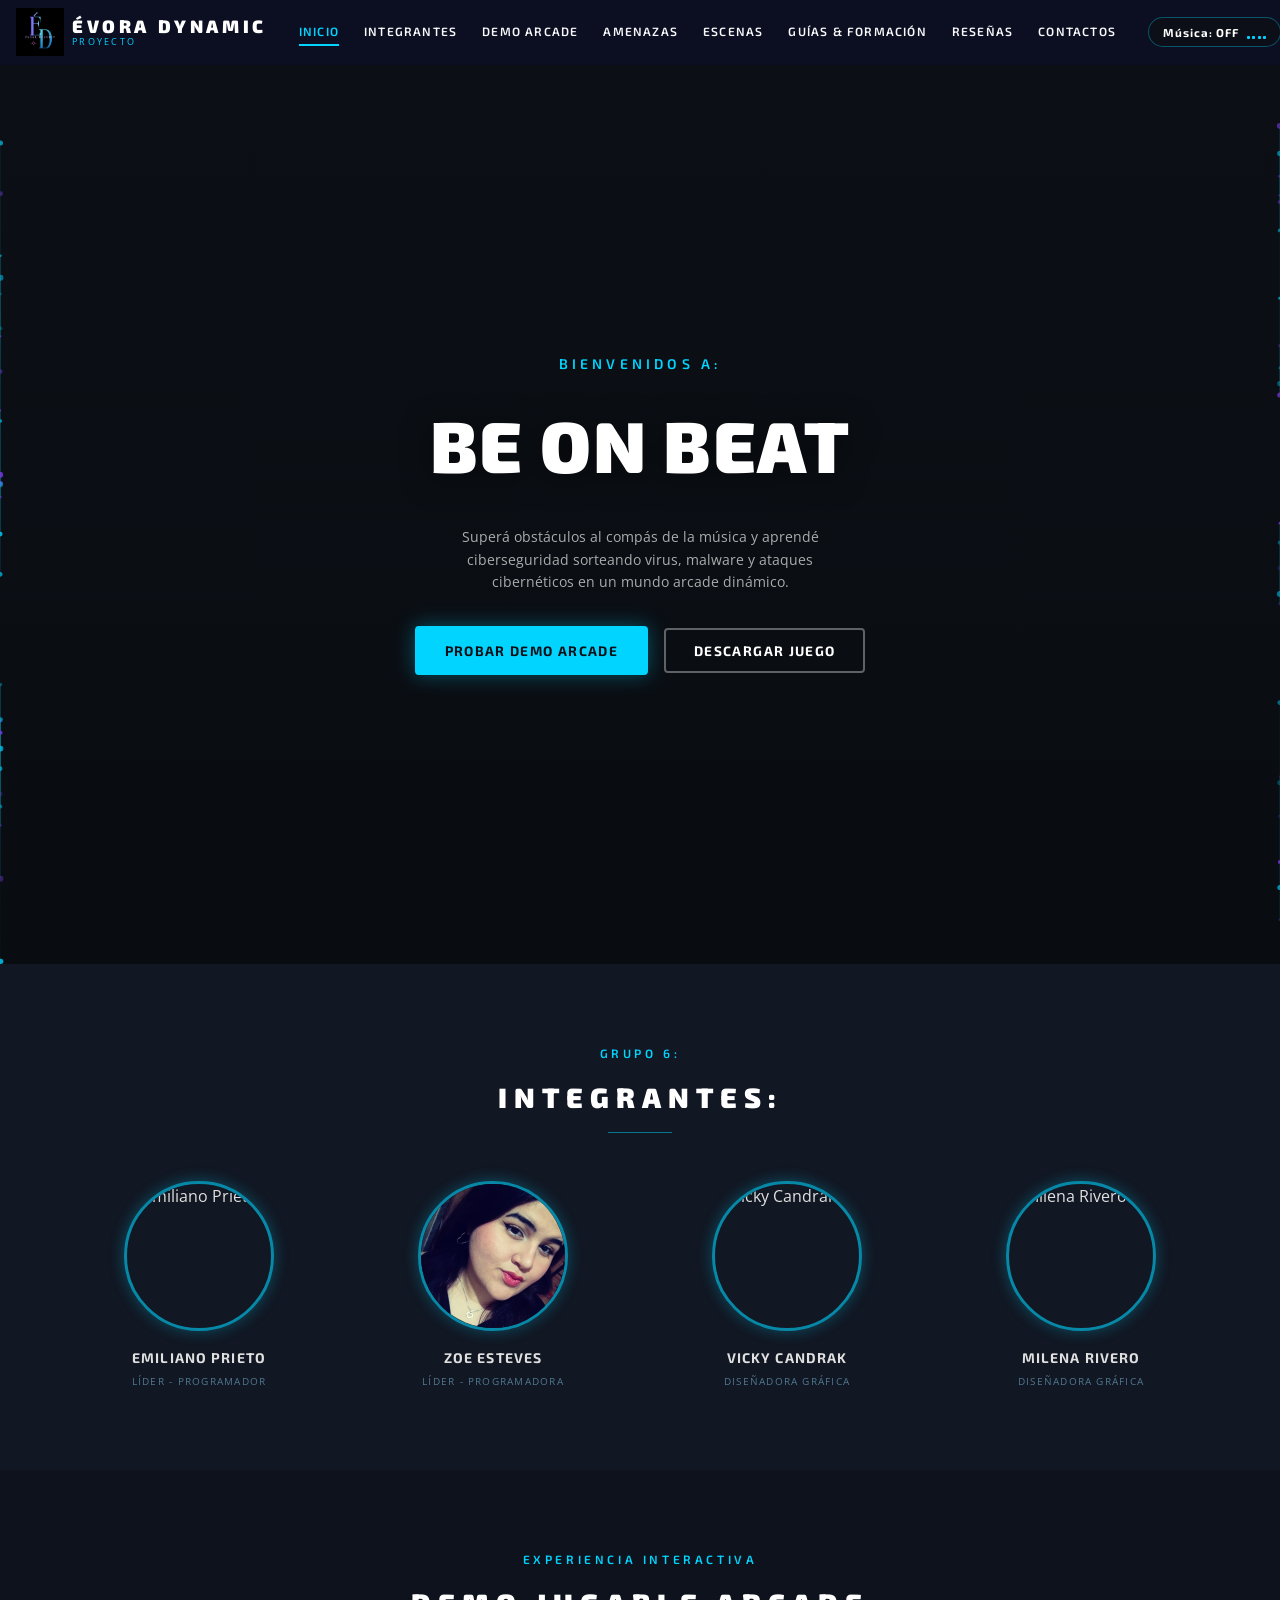
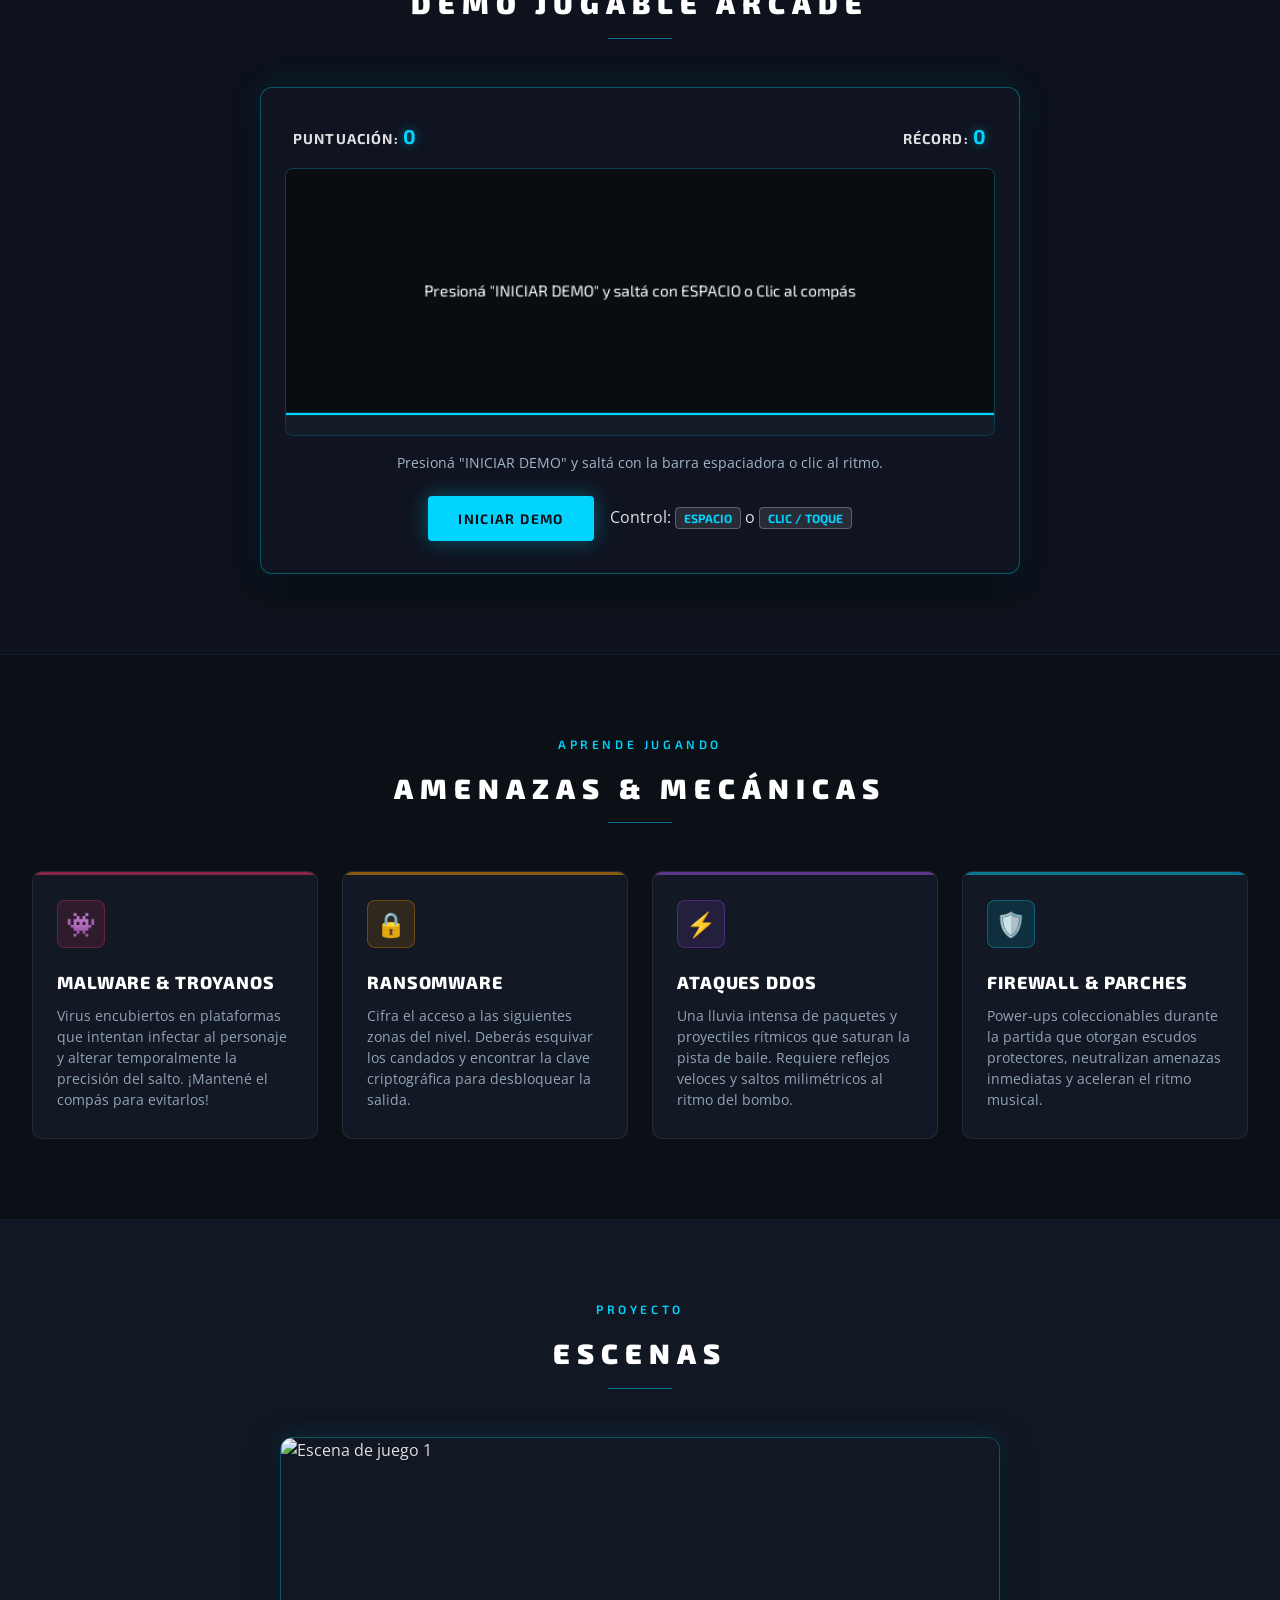
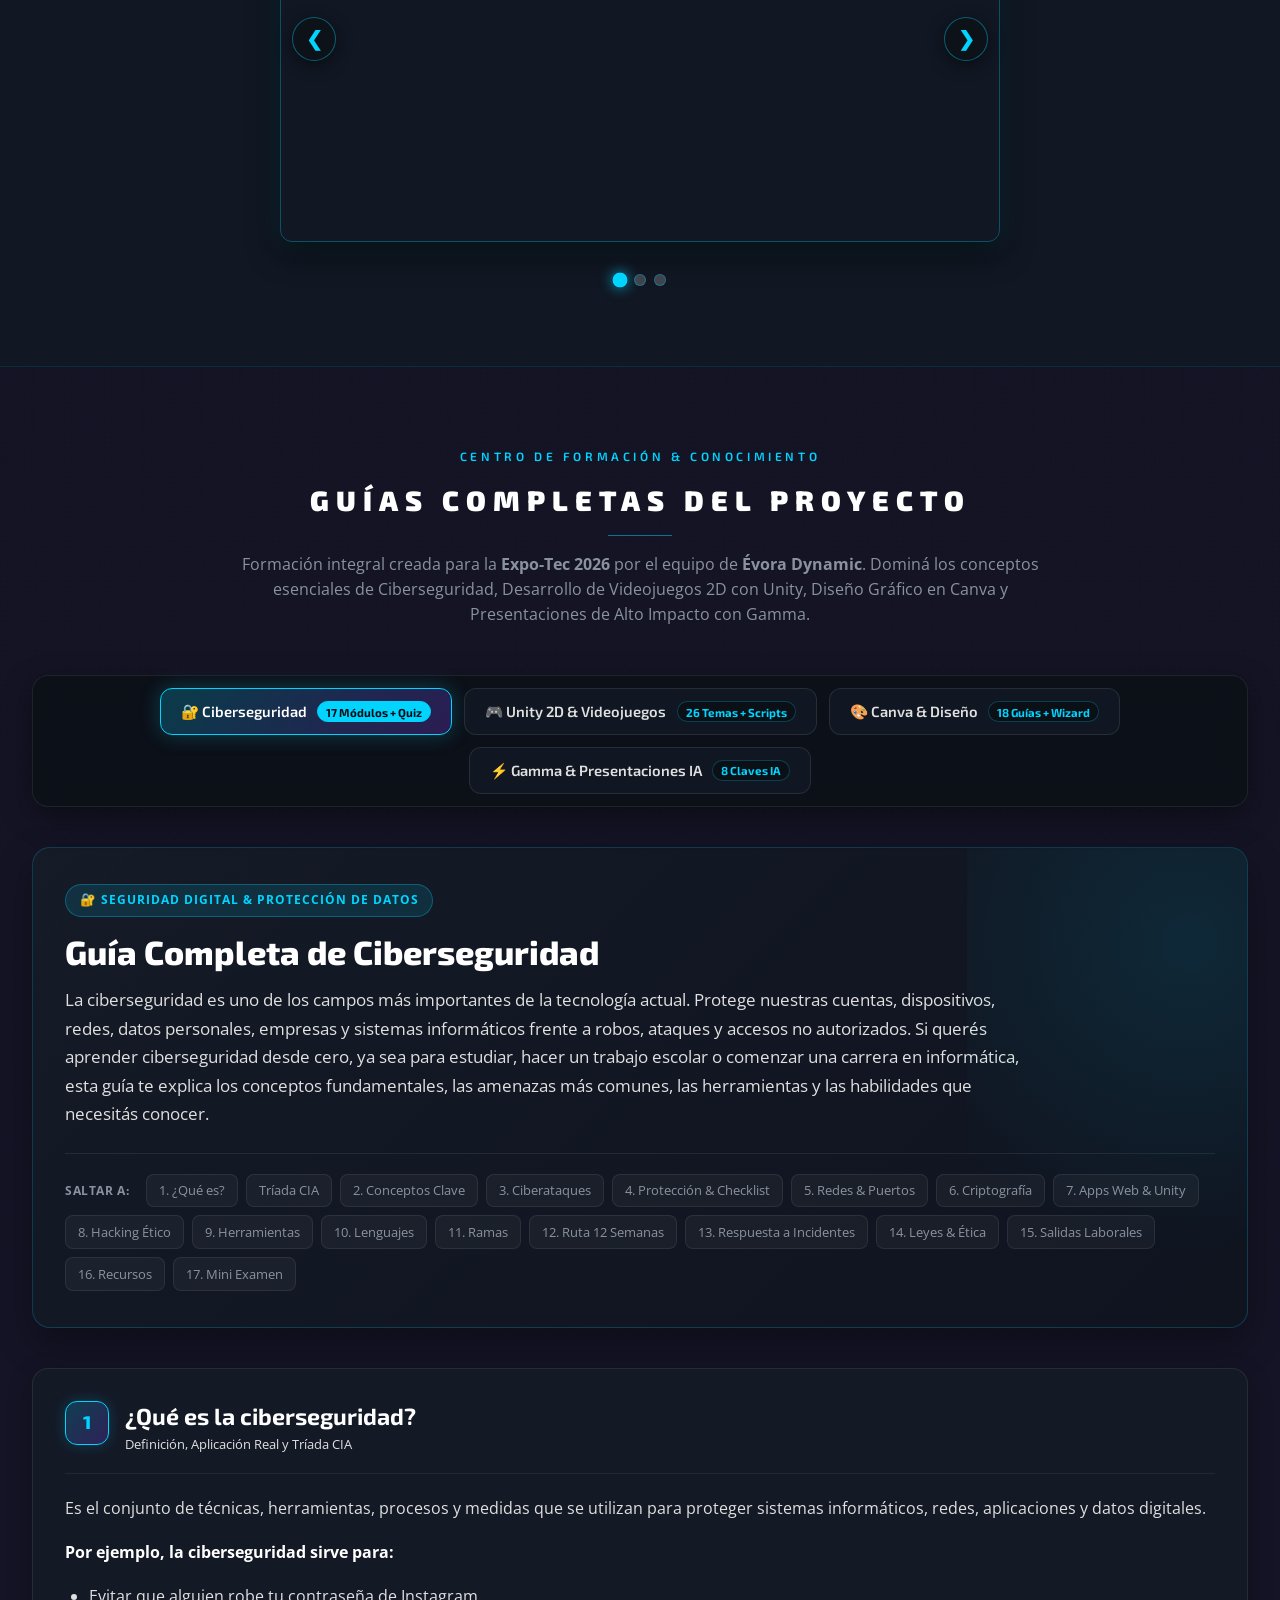
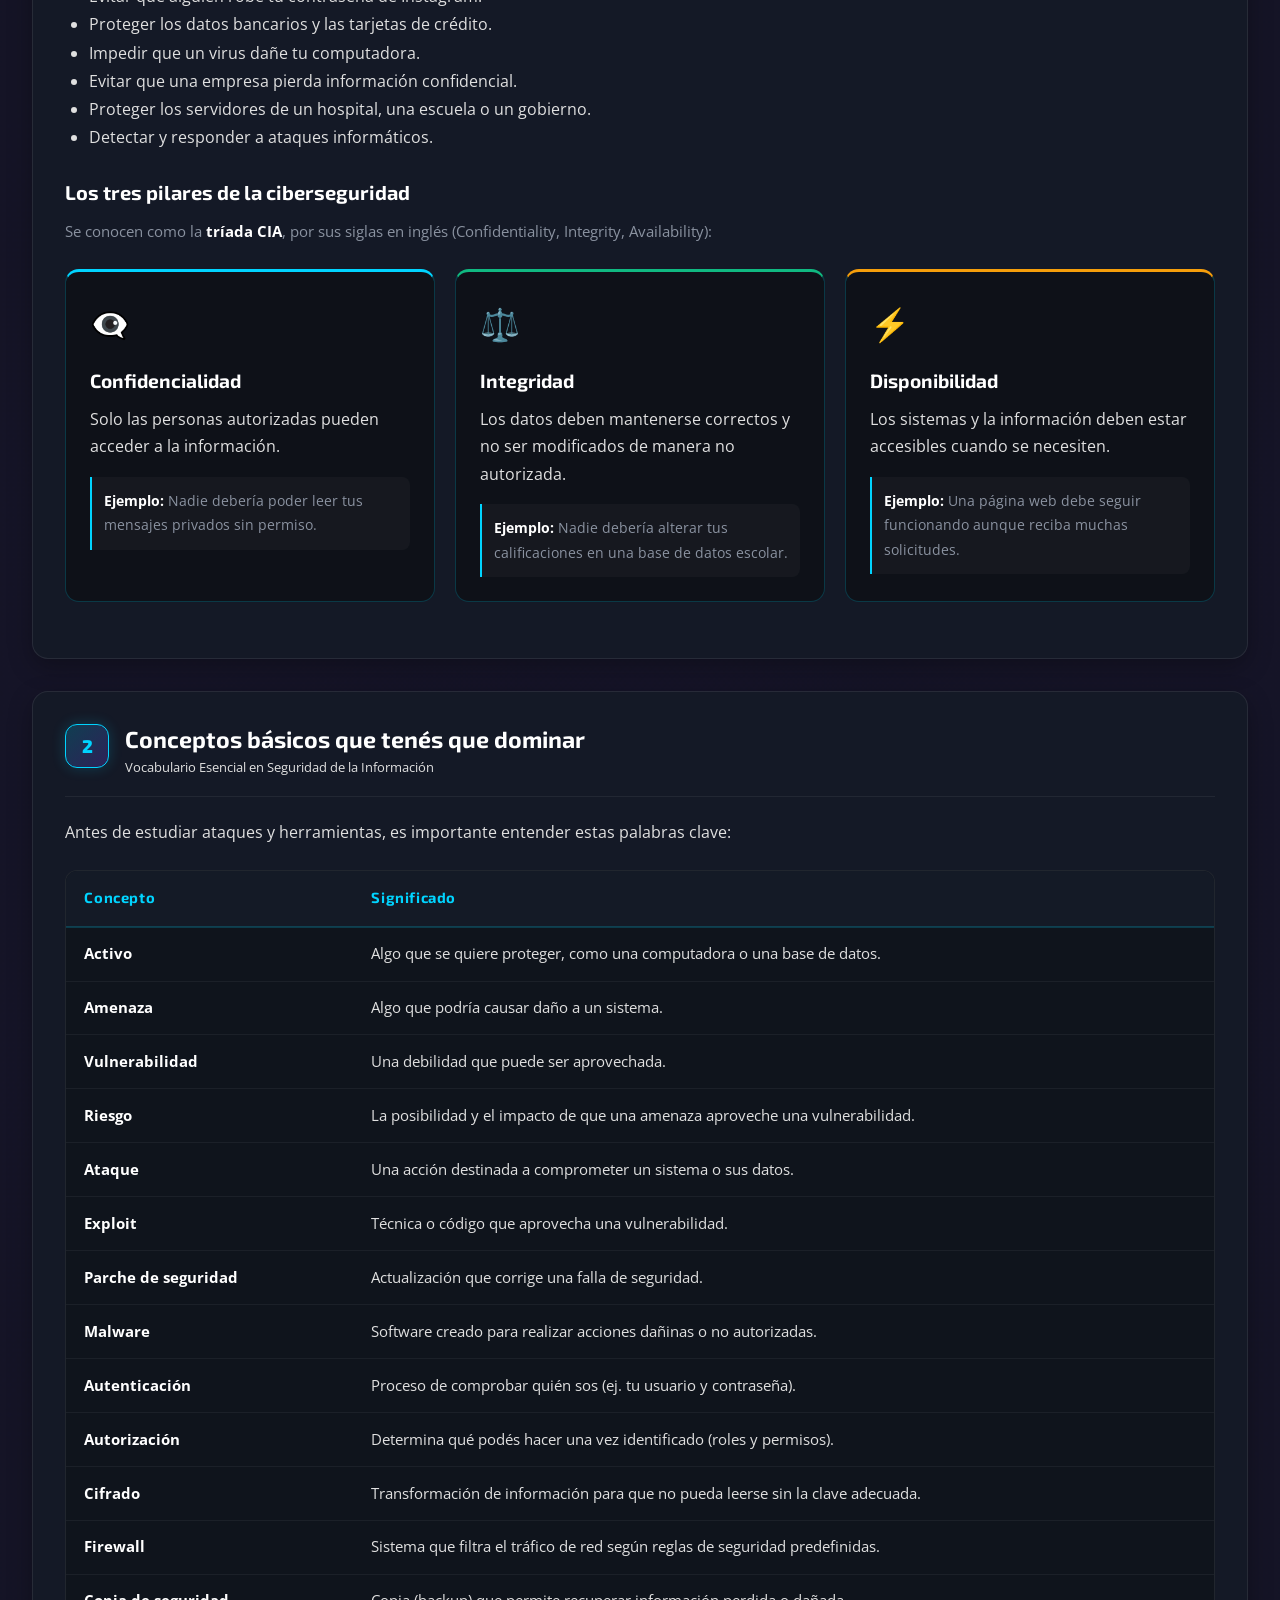
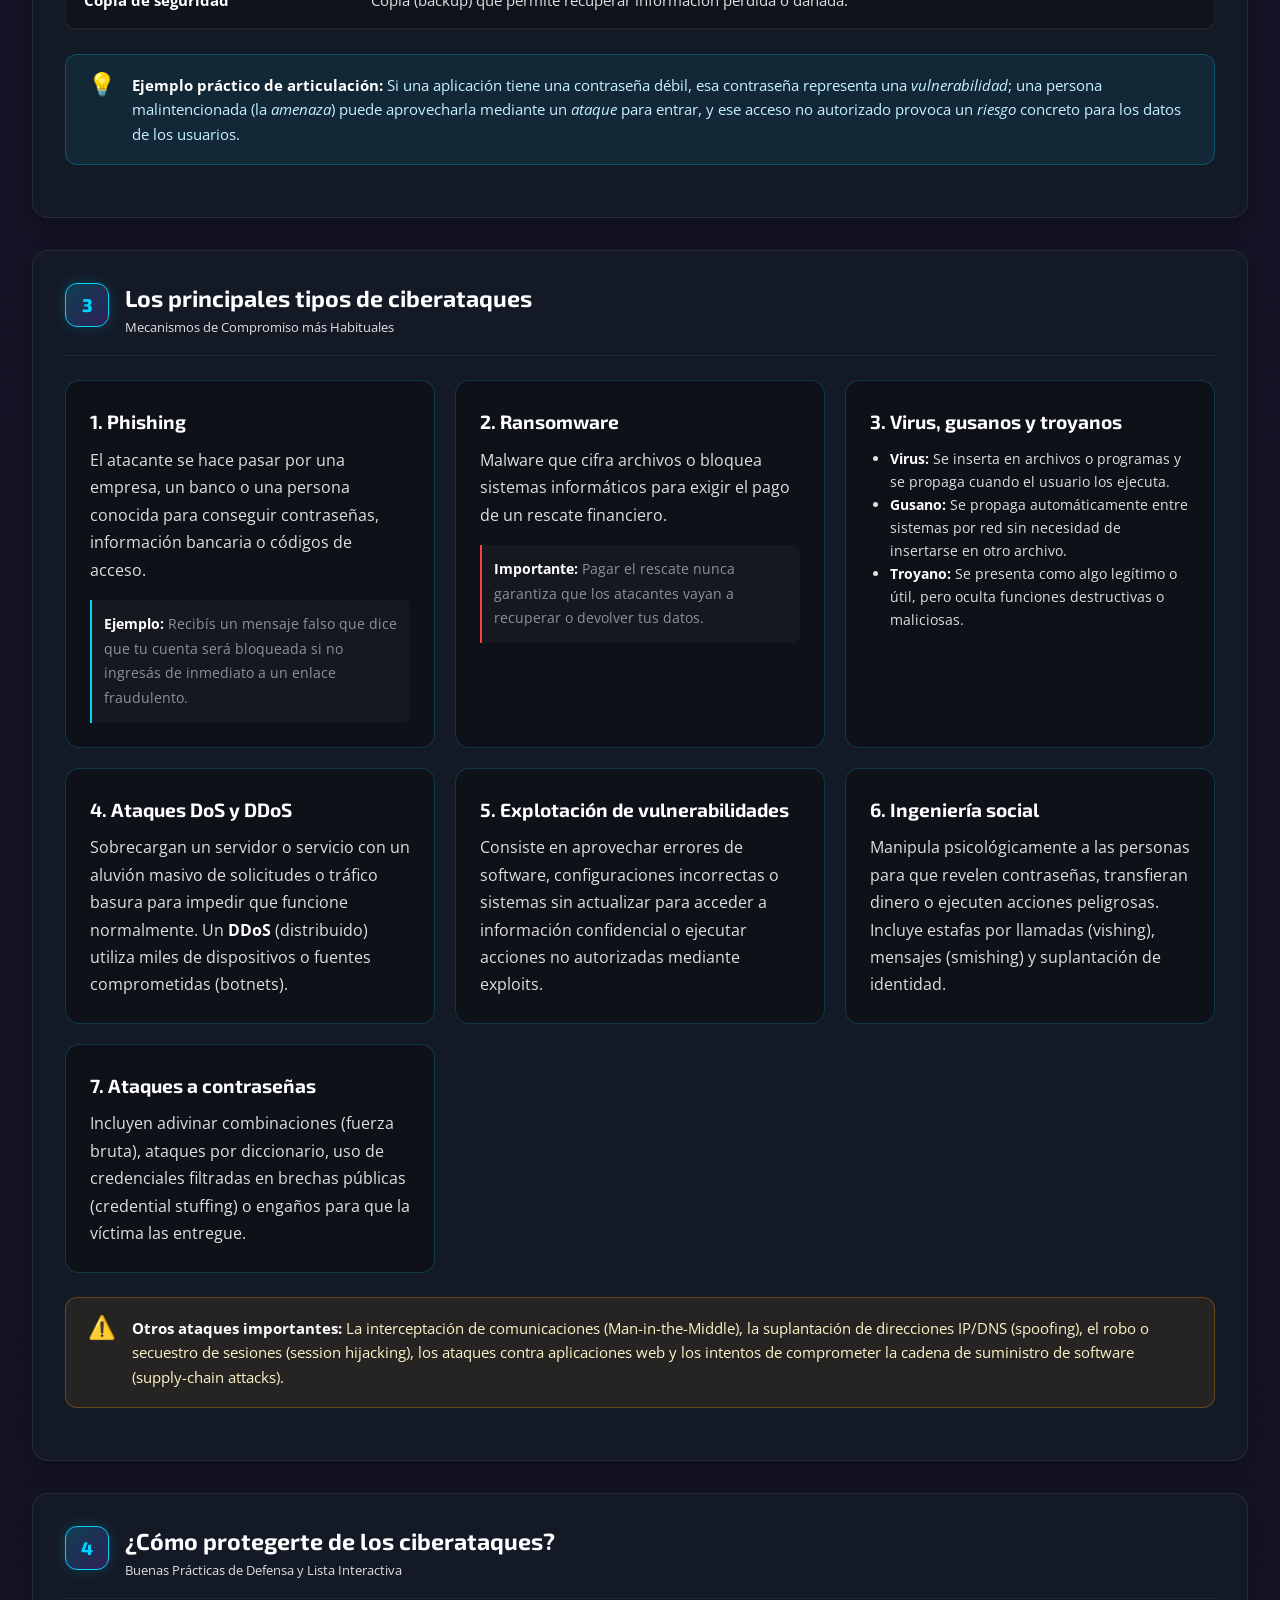
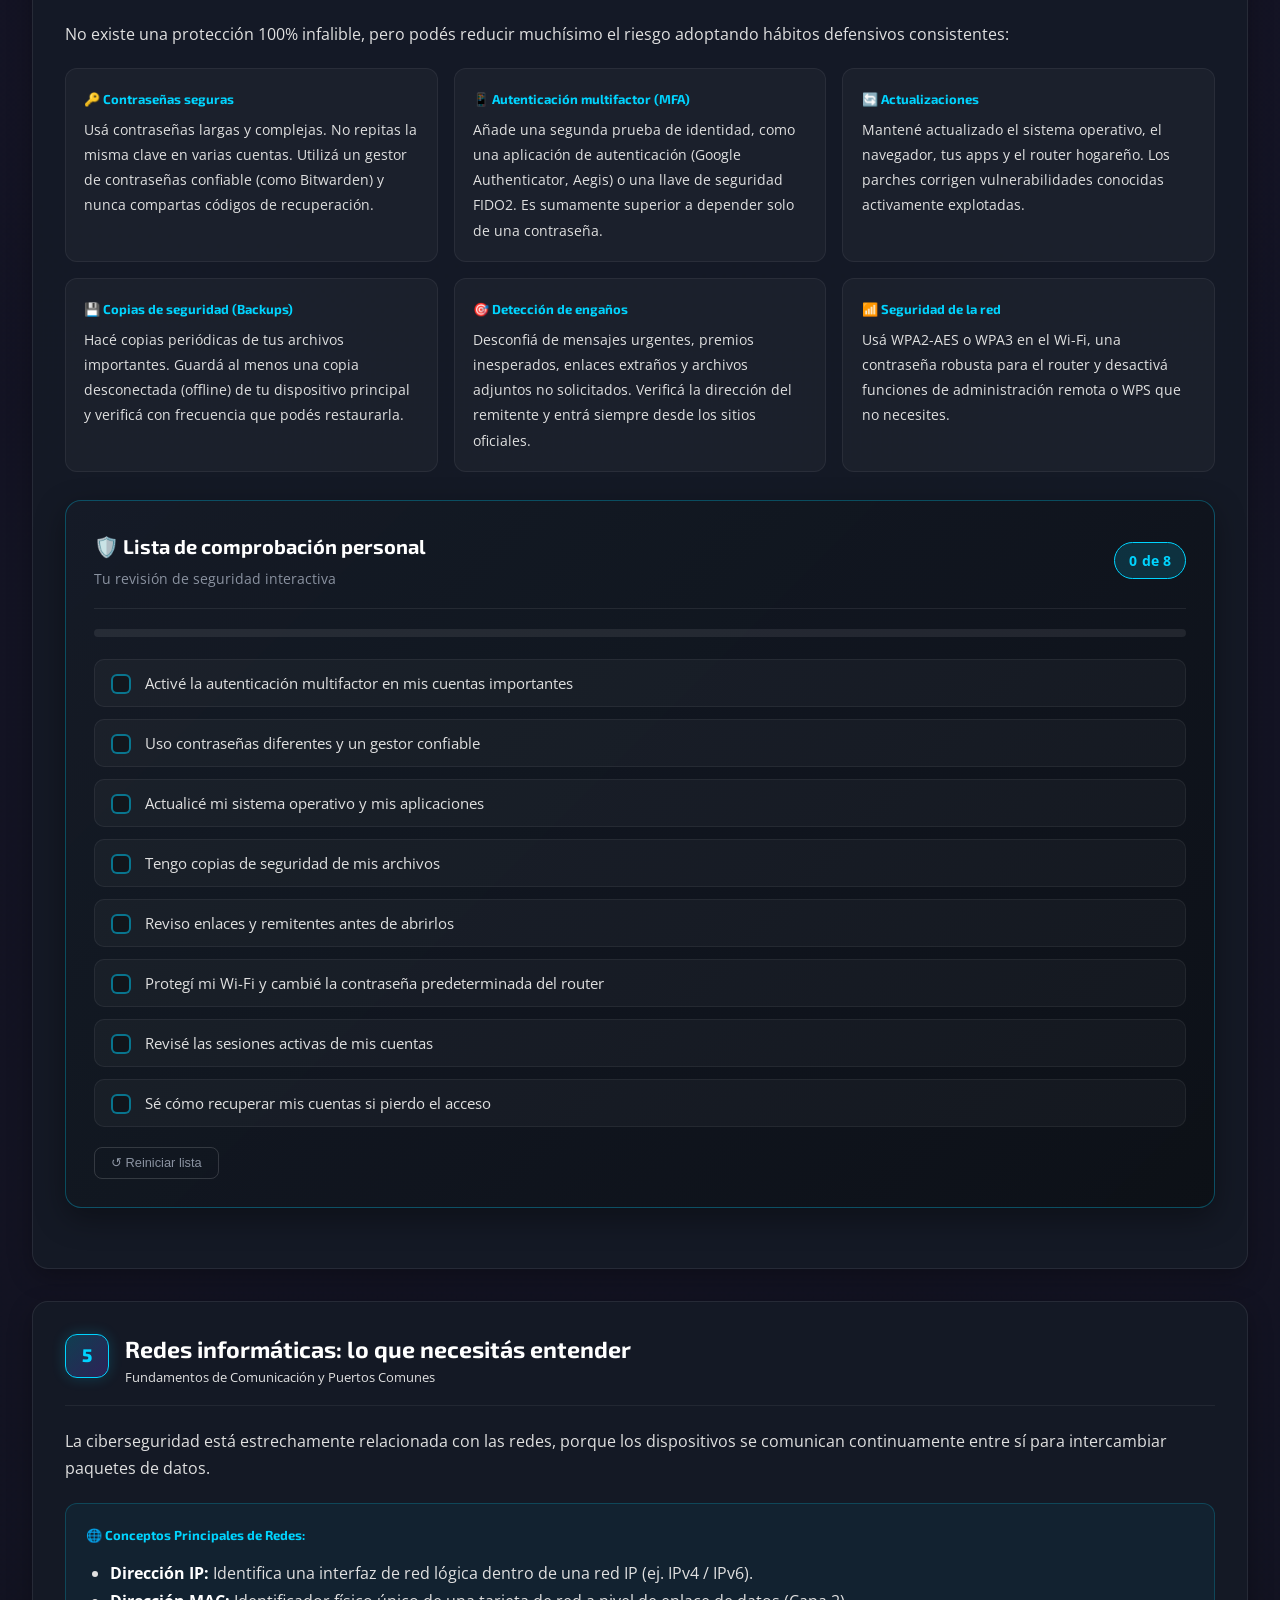
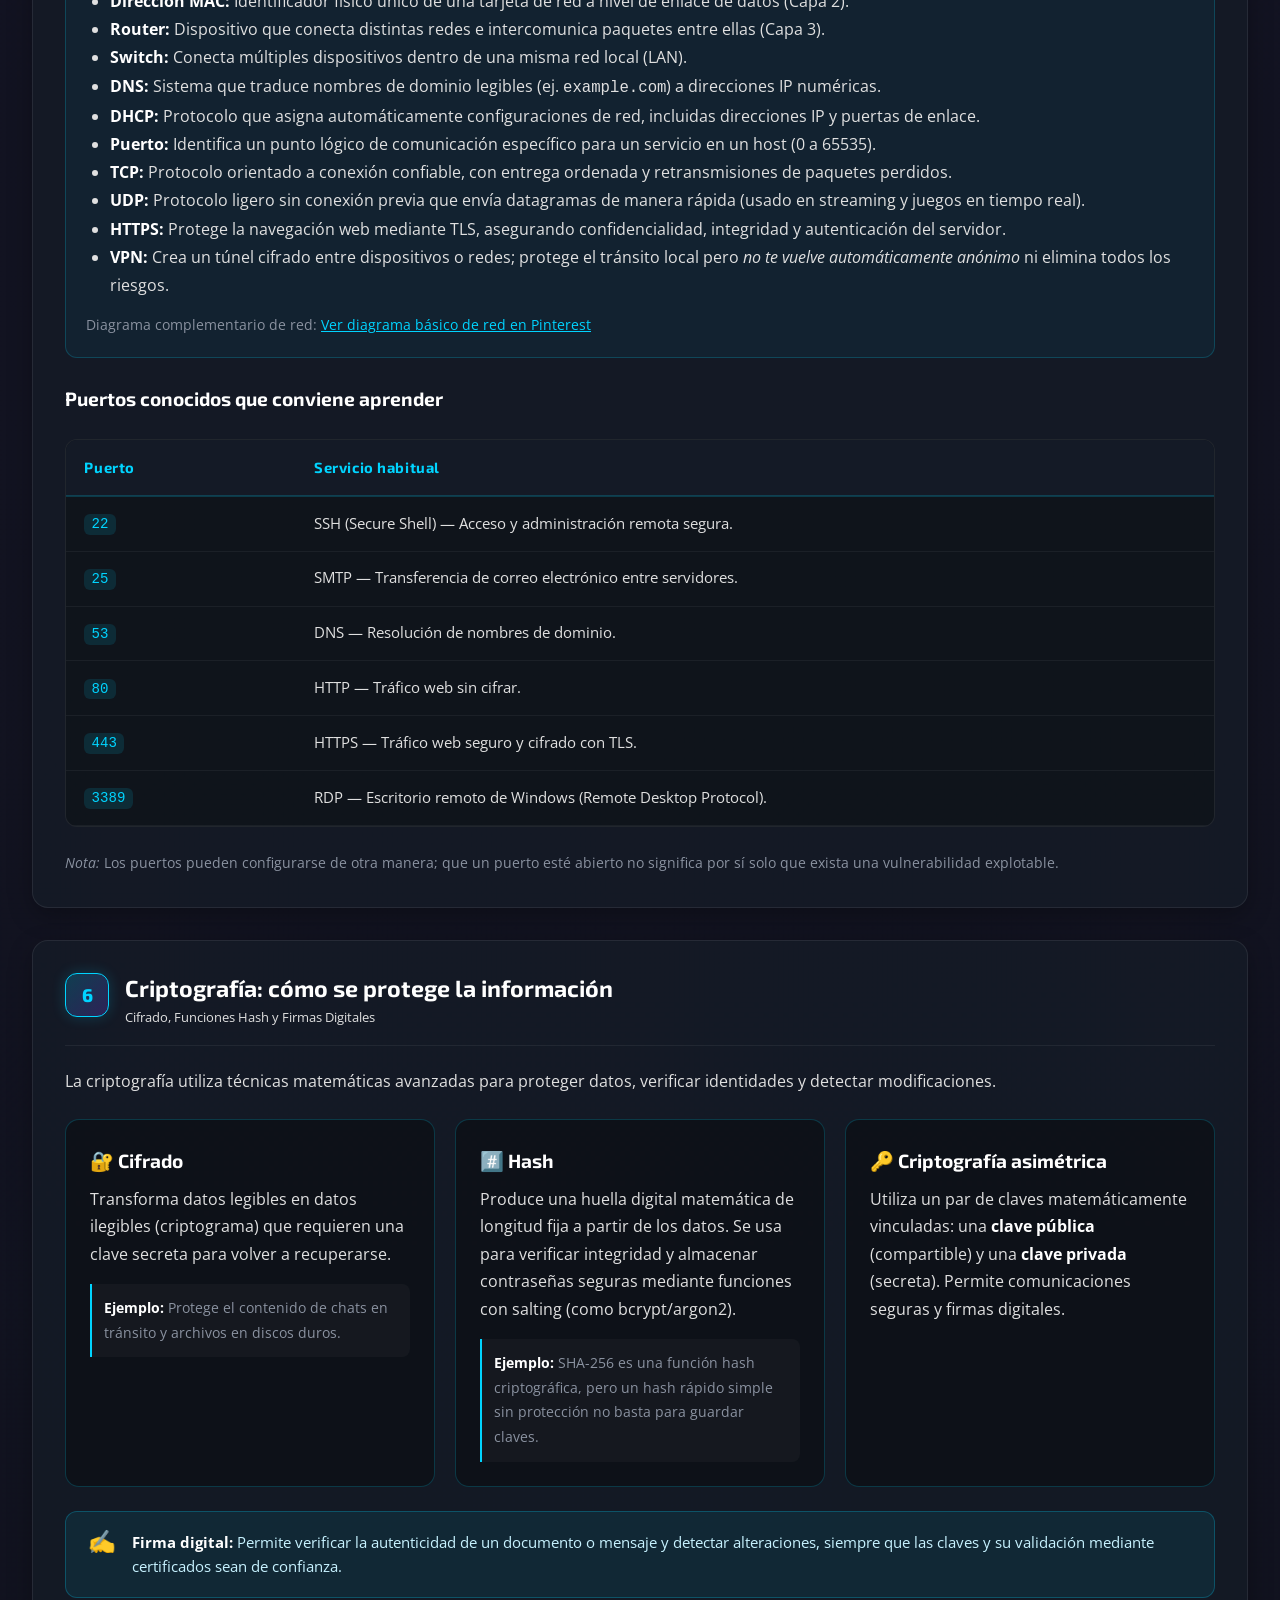
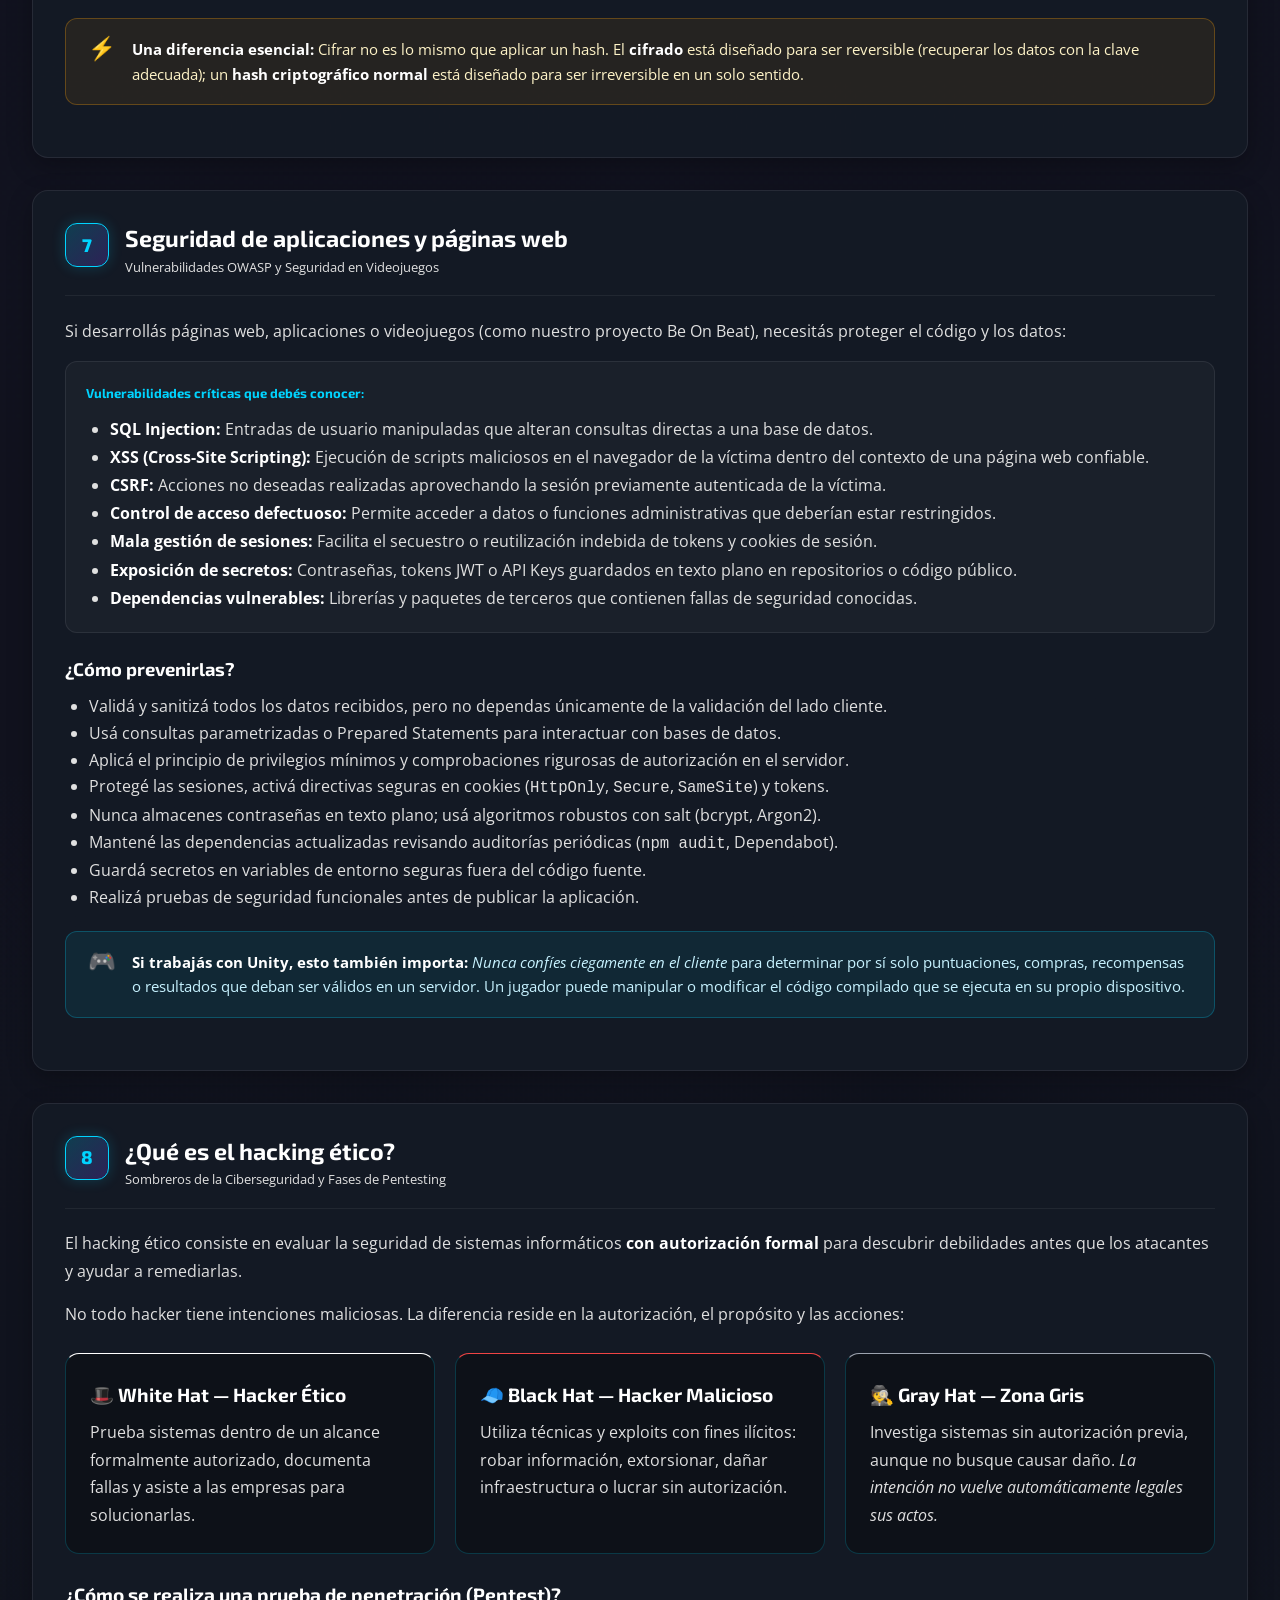
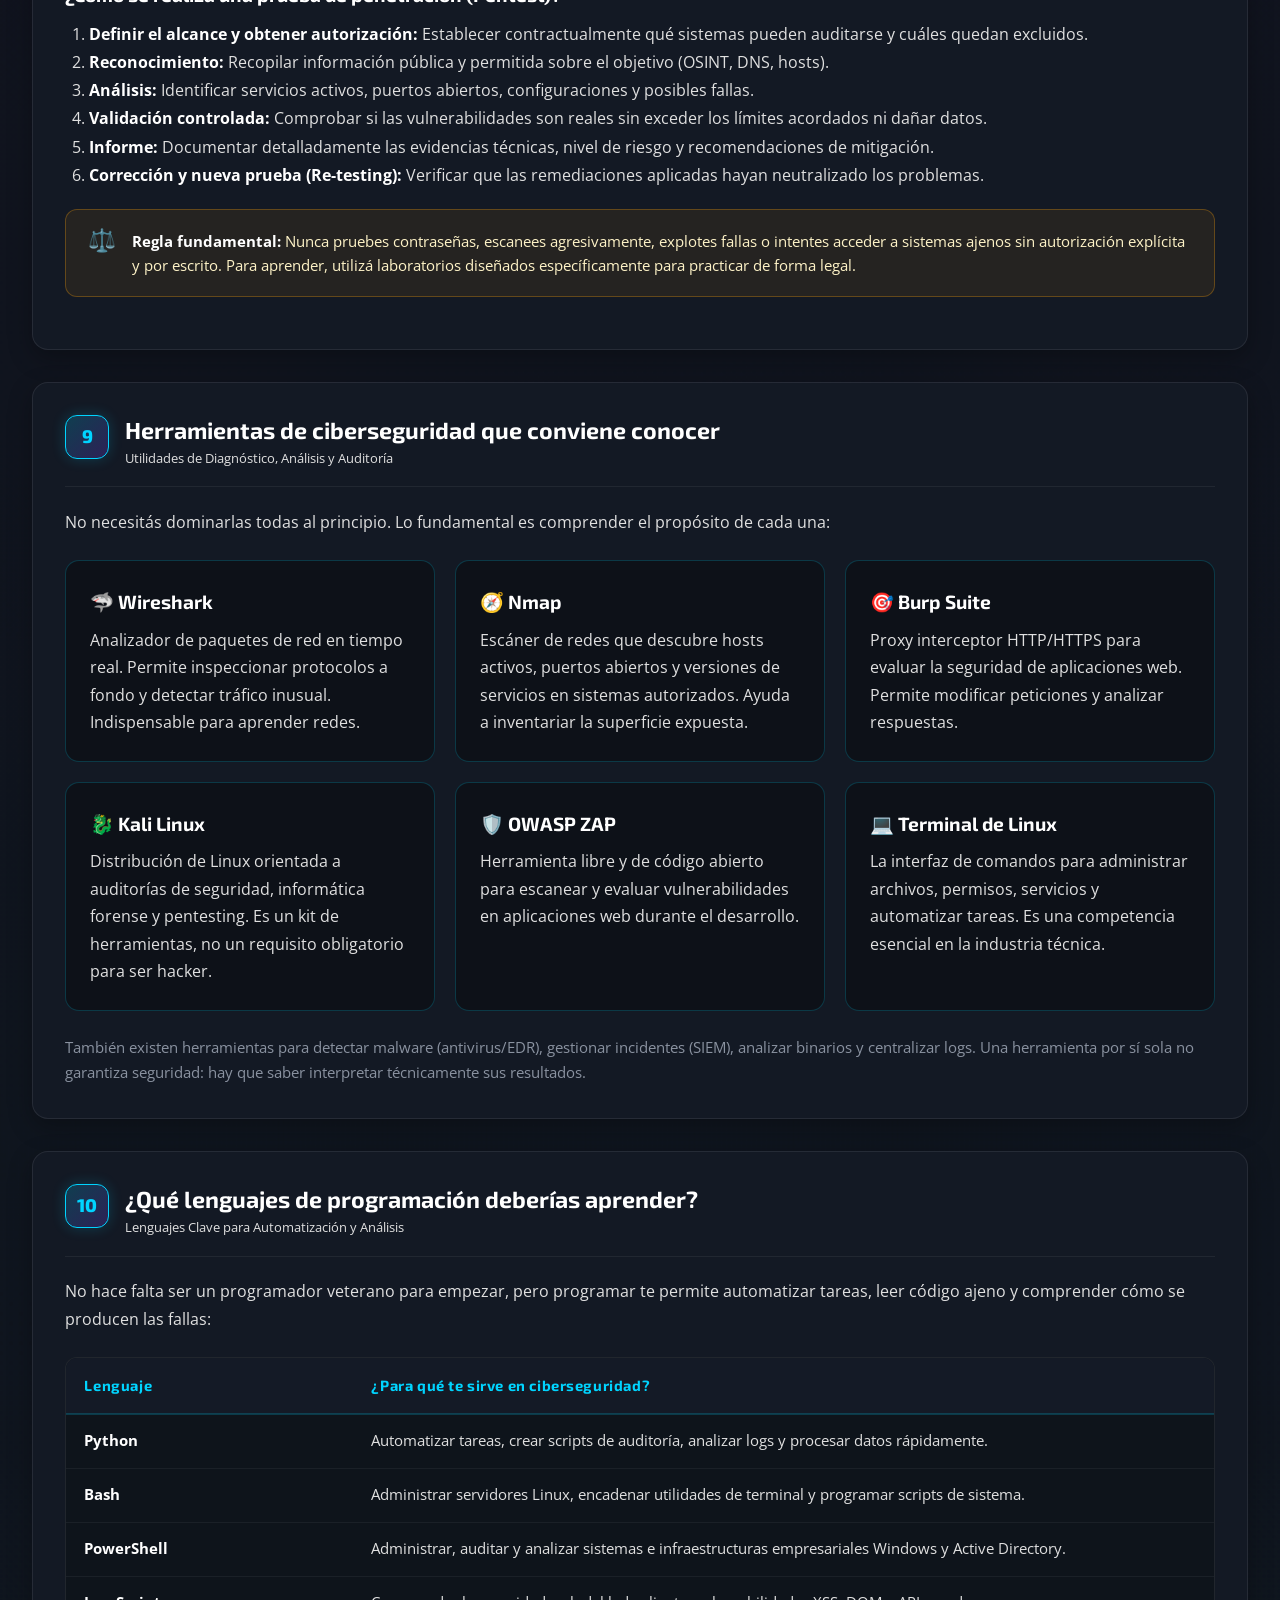
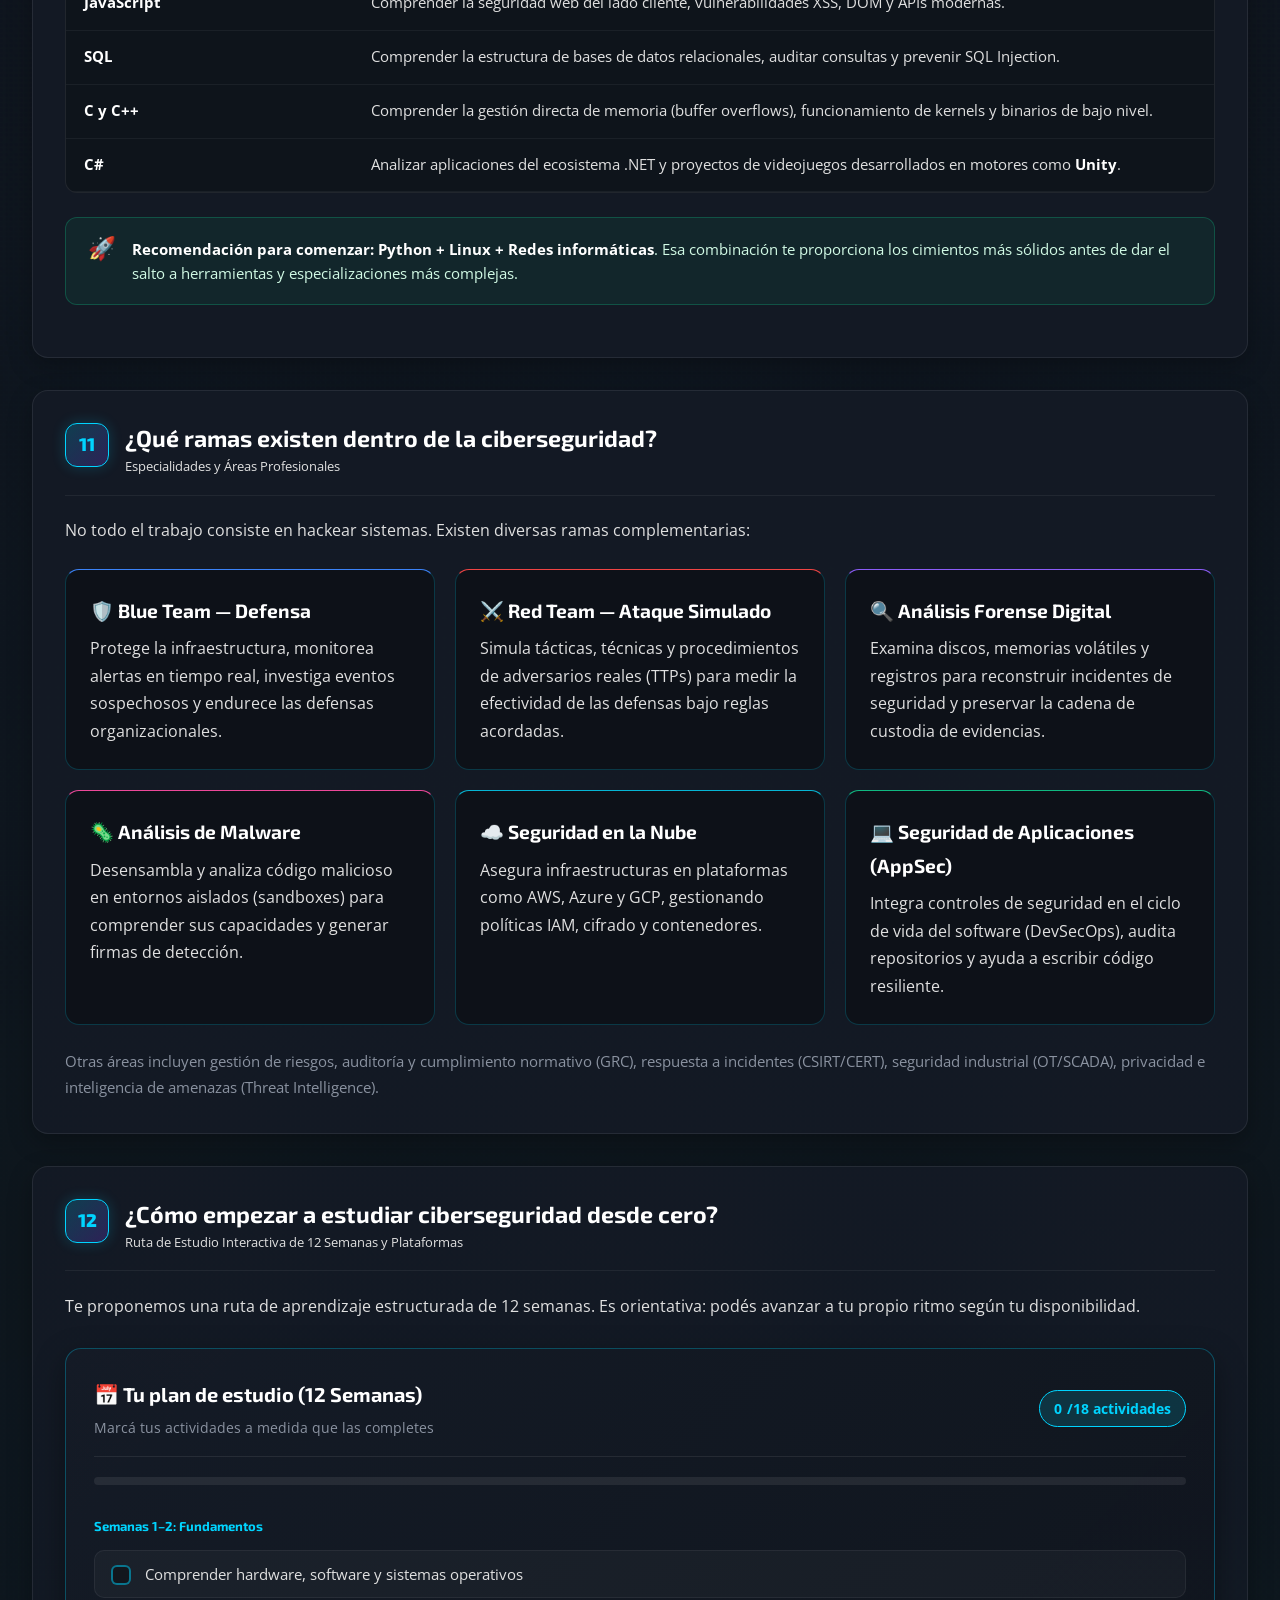
==== commit 173c455e: "feat: actualizar foto de perfil de Zoe Esteves con encuadre centrado" ====
--- a/index.html
+++ b/index.html
@@ -138,7 +138,7 @@
 
                 <div class="game-card">
                     <div class="game-circle">
-                        <img src="zoe.jpeg" alt="Zoe Esteves">
+                        <img src="zoe.jpeg" alt="Zoe Esteves" style="object-position: center 20%;">
                     </div>
                     <div class="game-info">
                         <div class="game-title">ZOE ESTEVES</div>
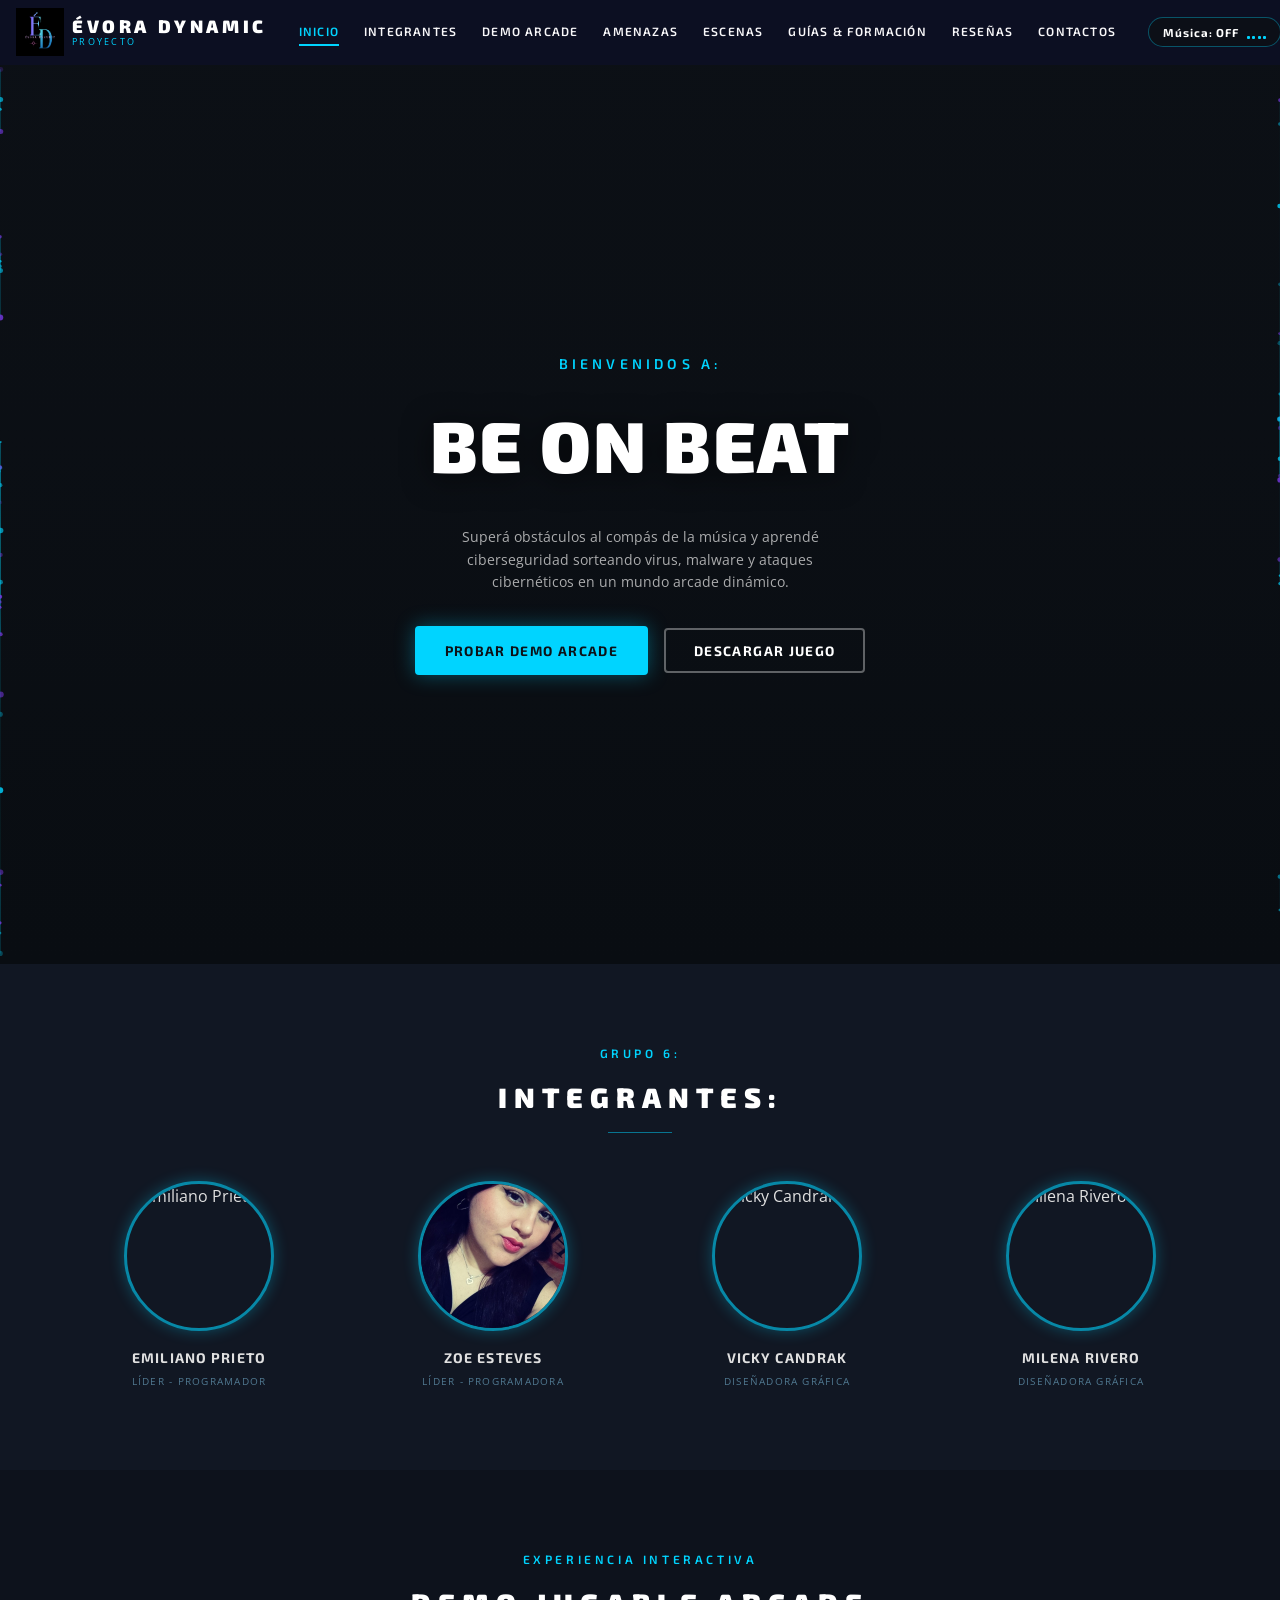
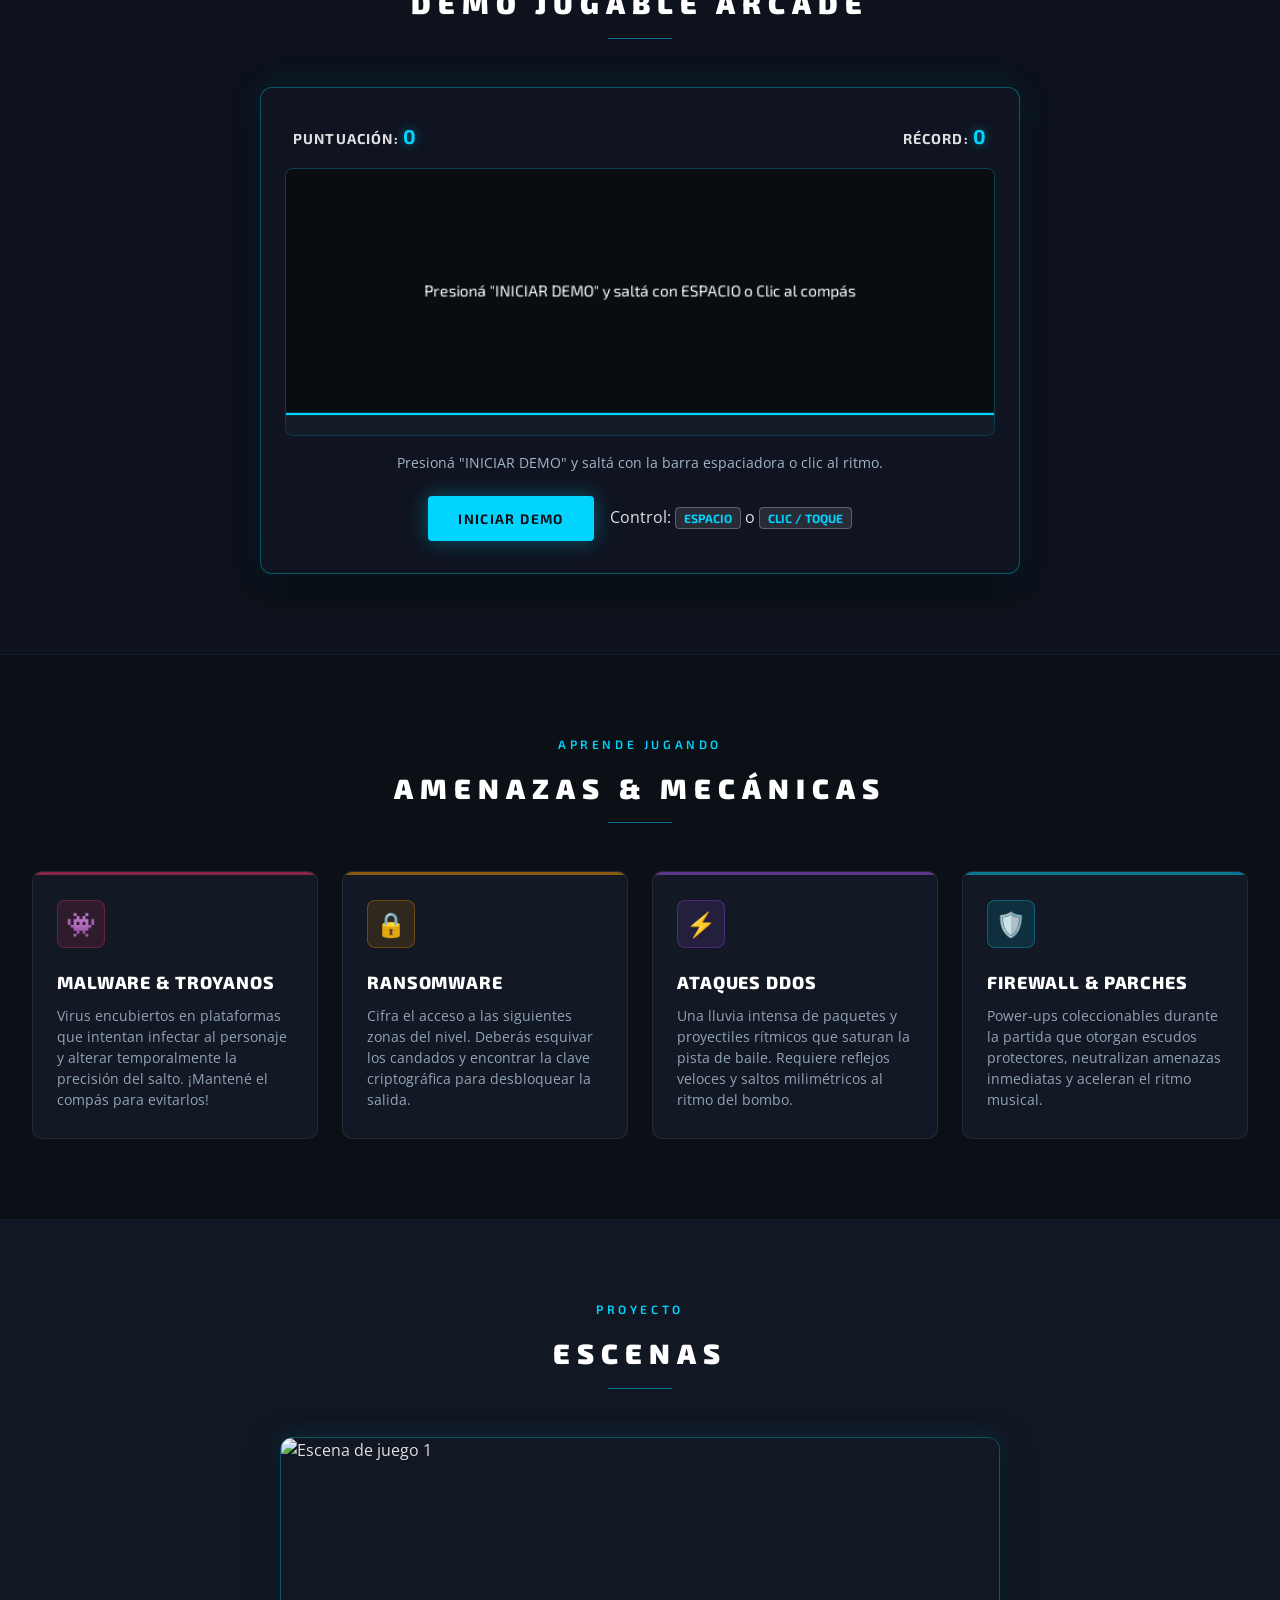
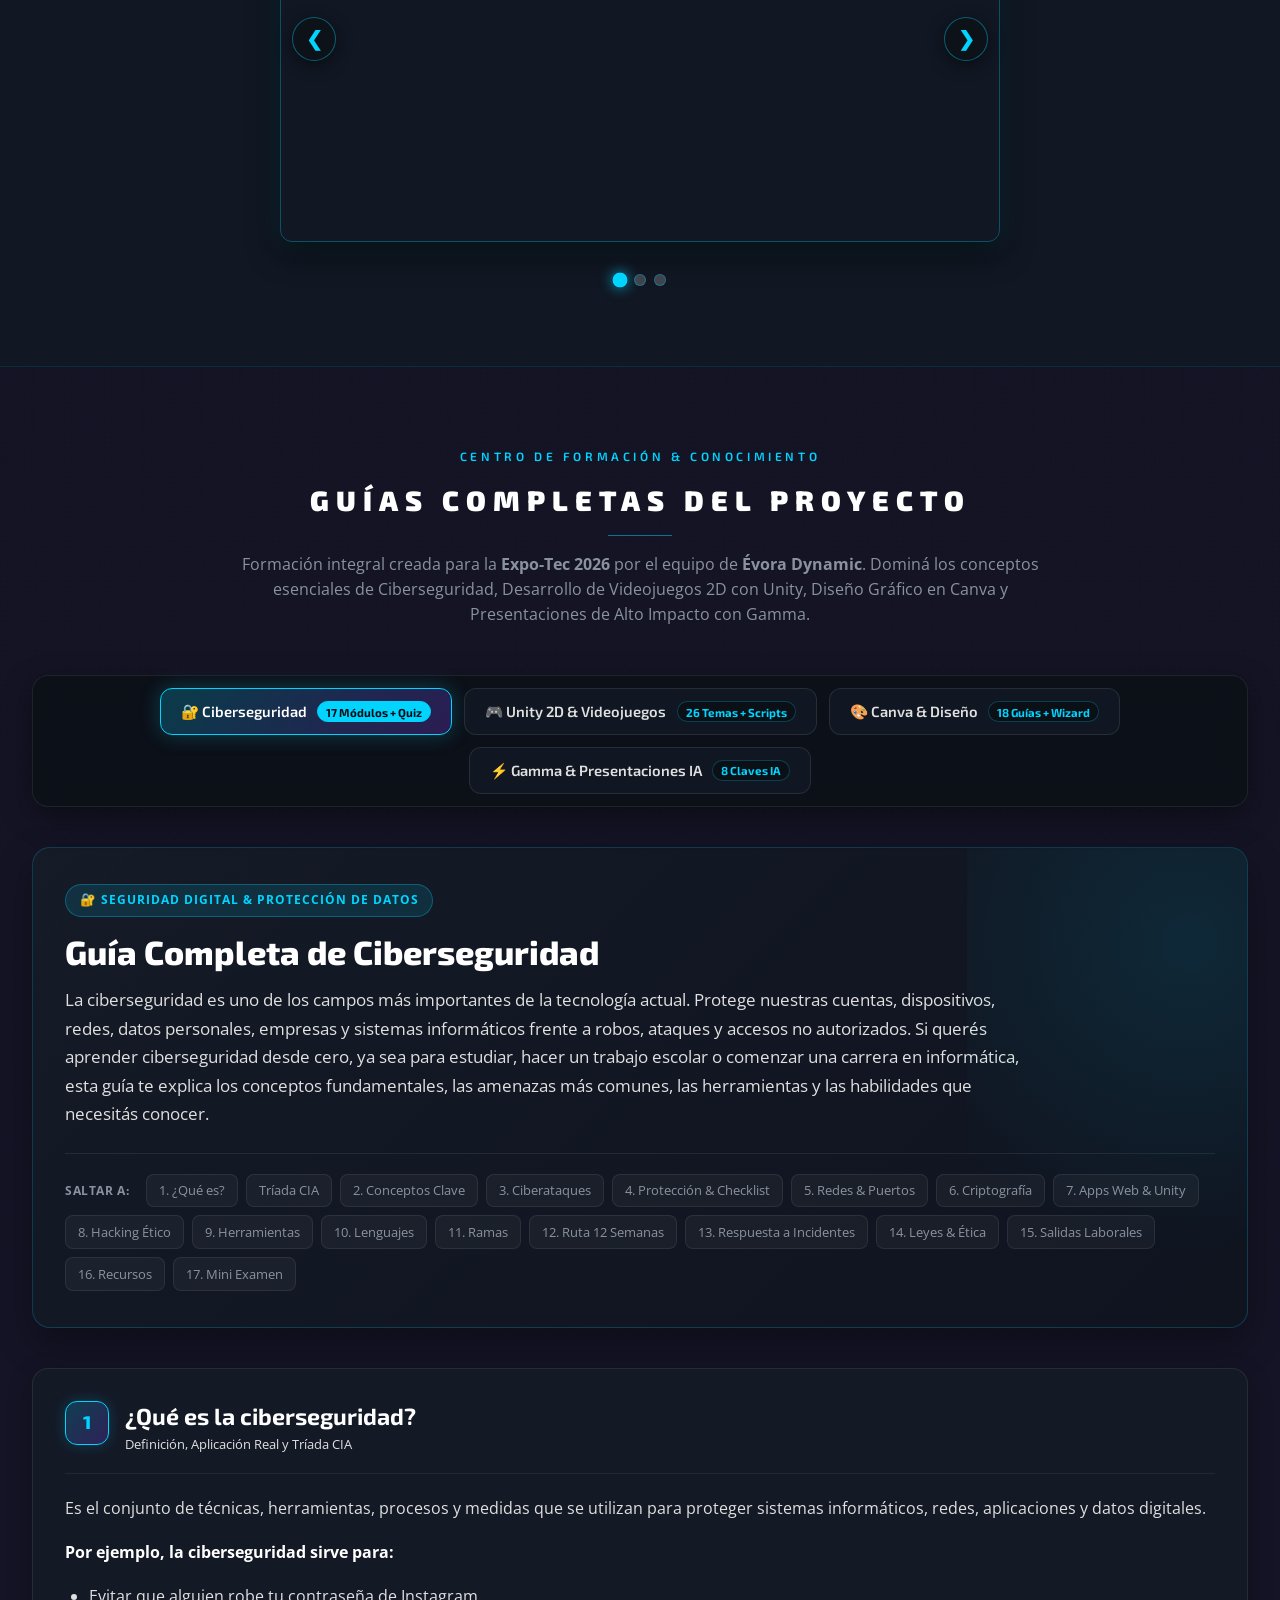
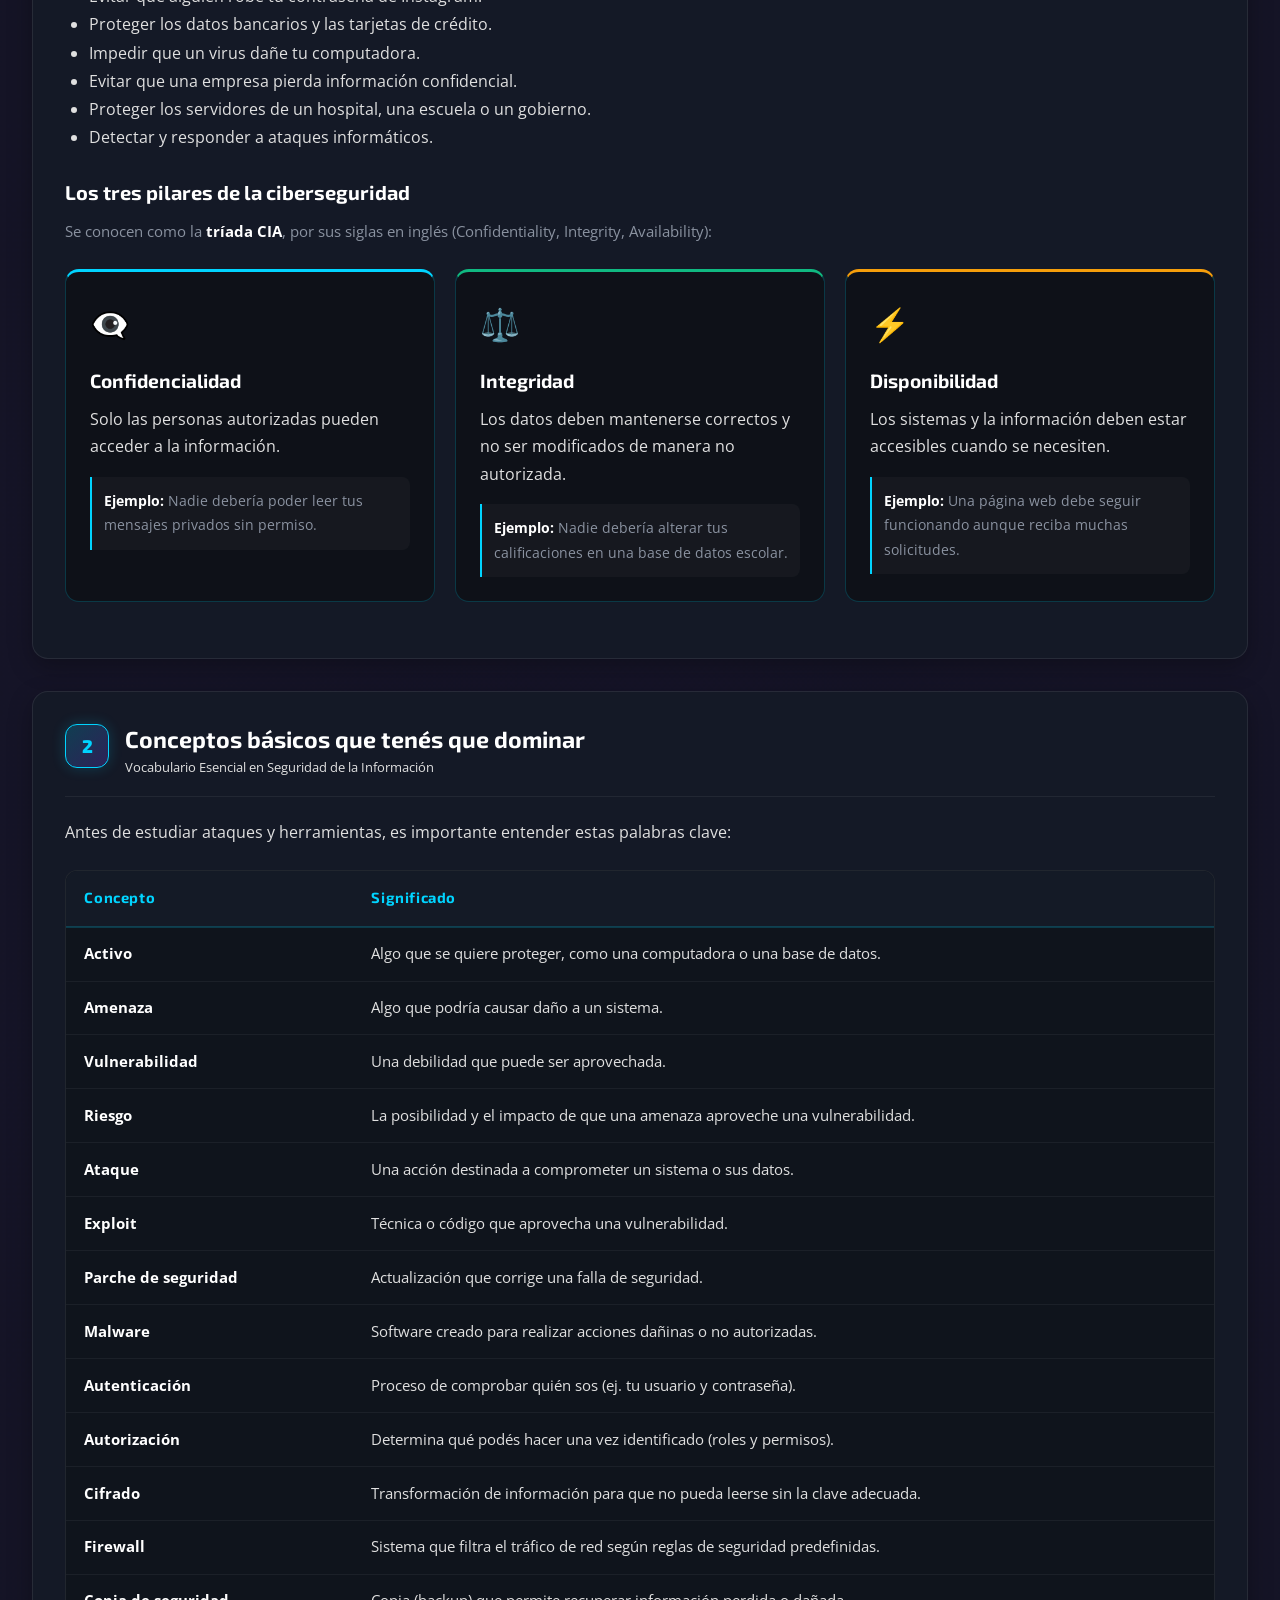
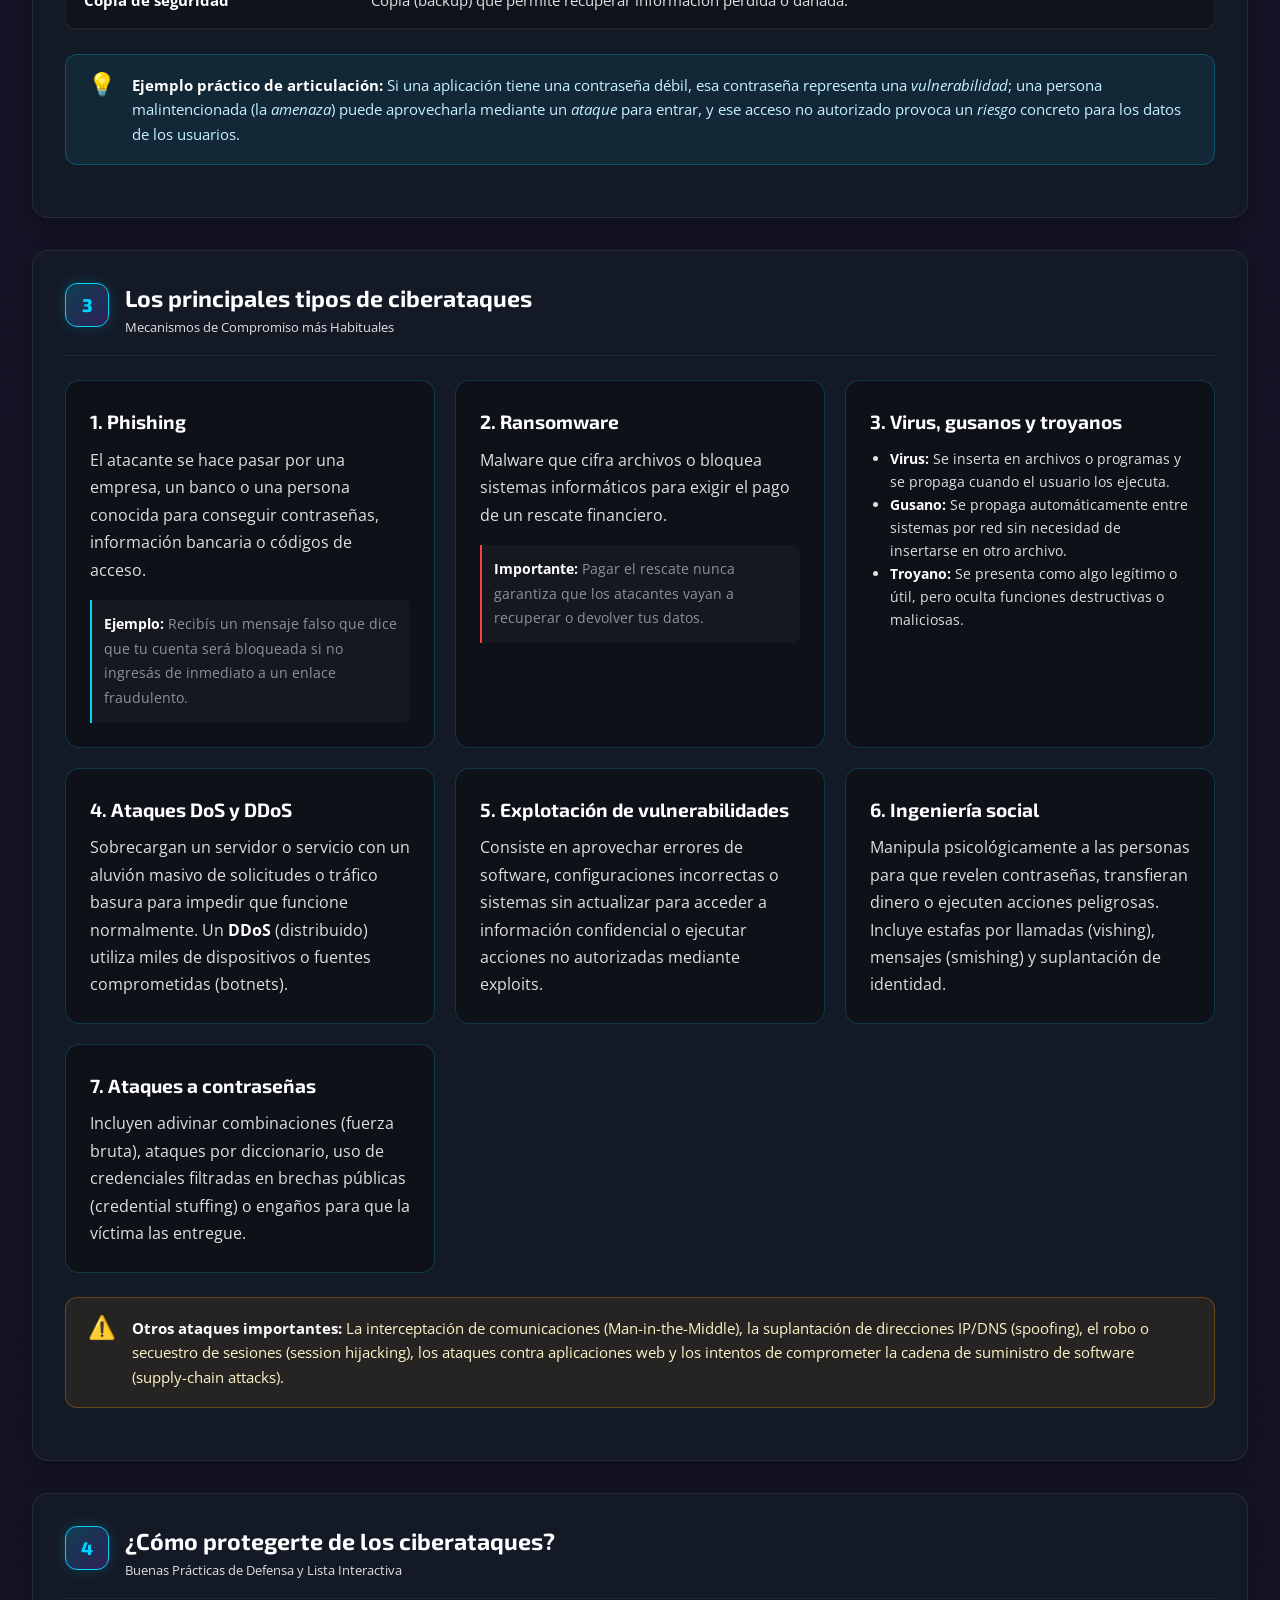
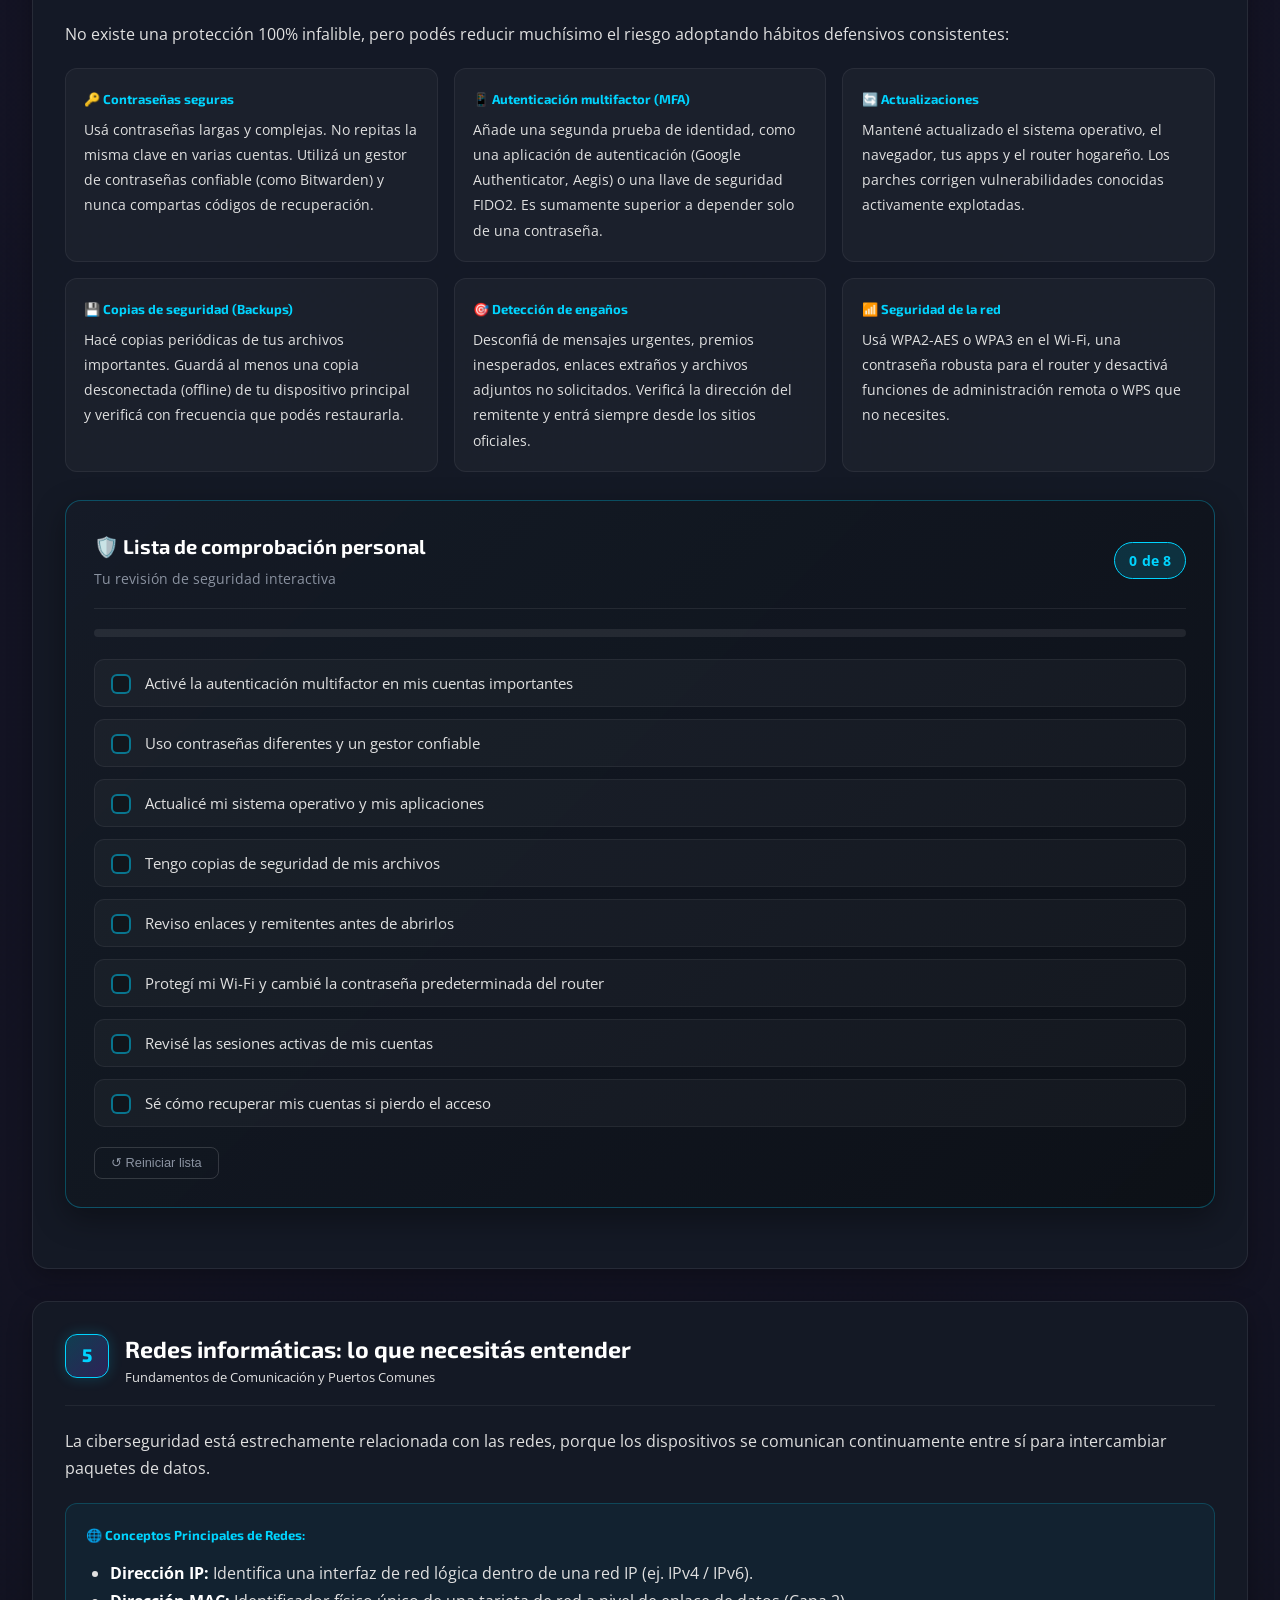
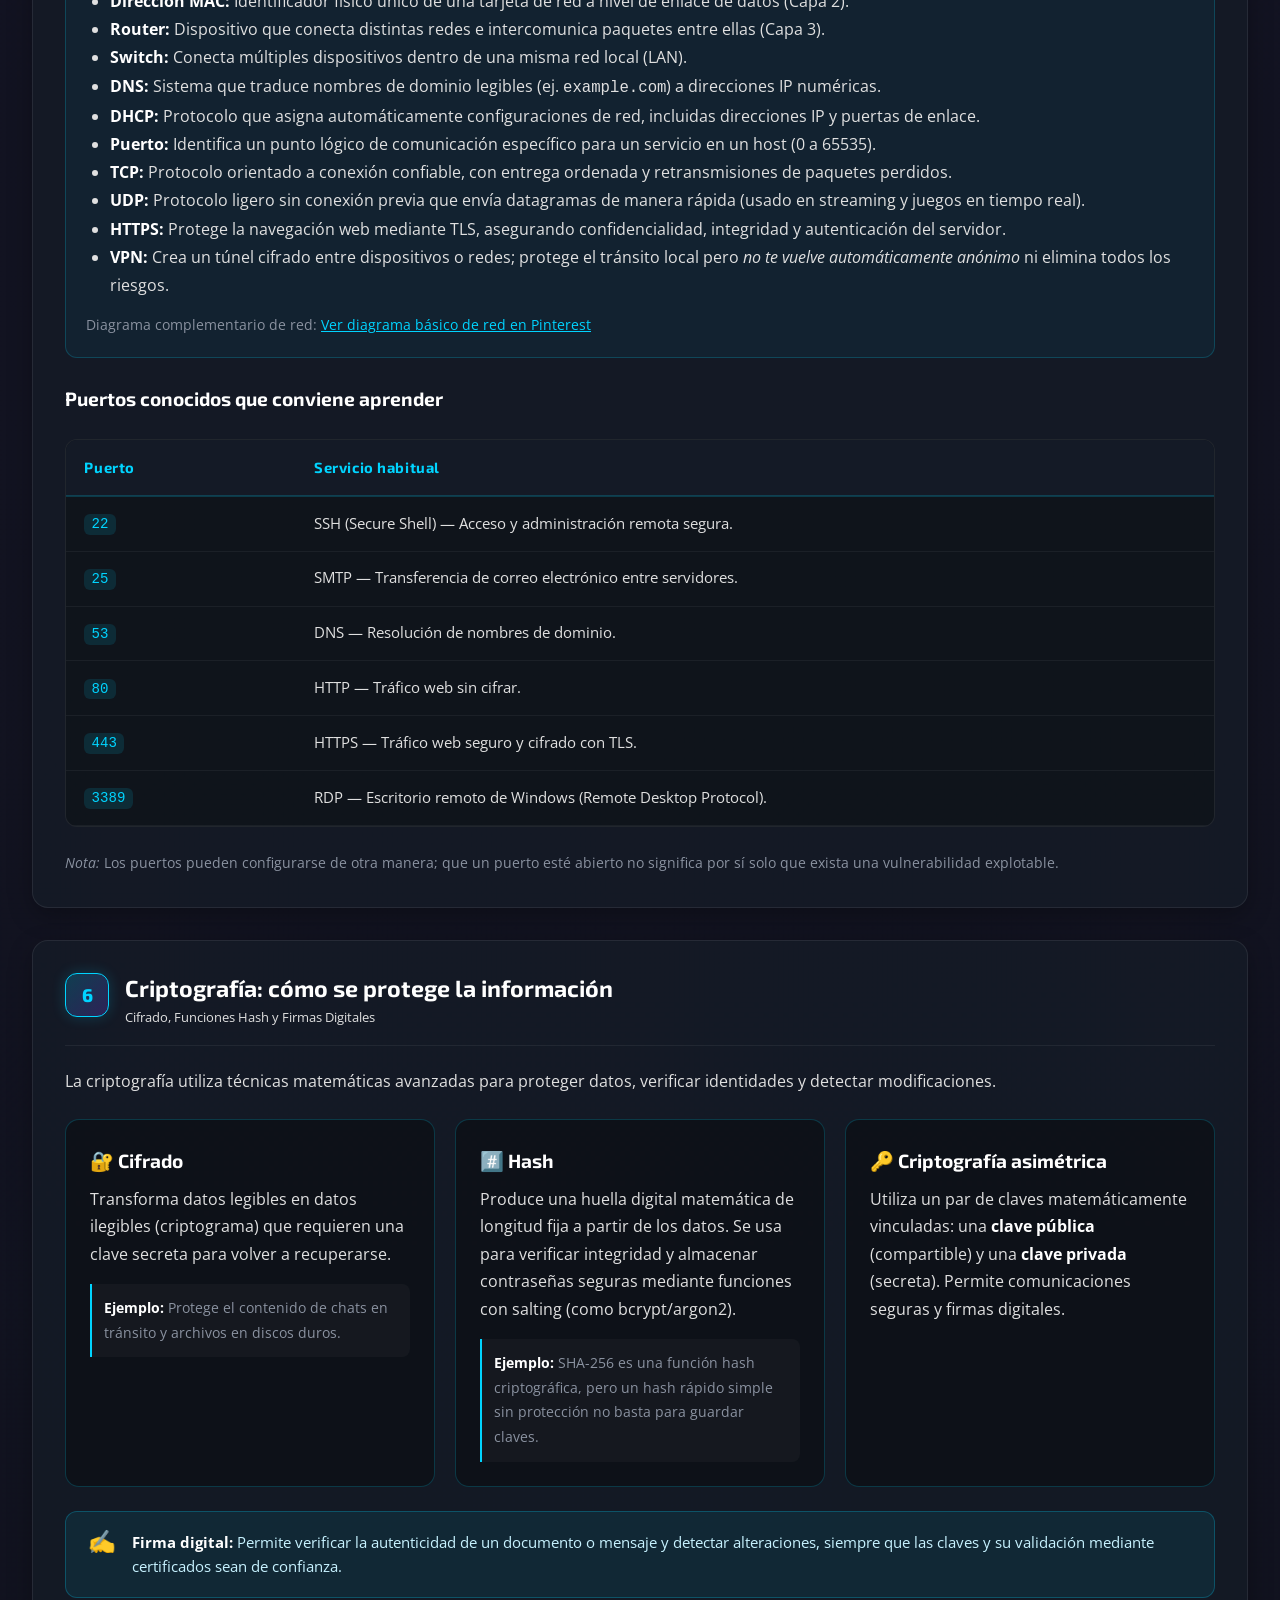
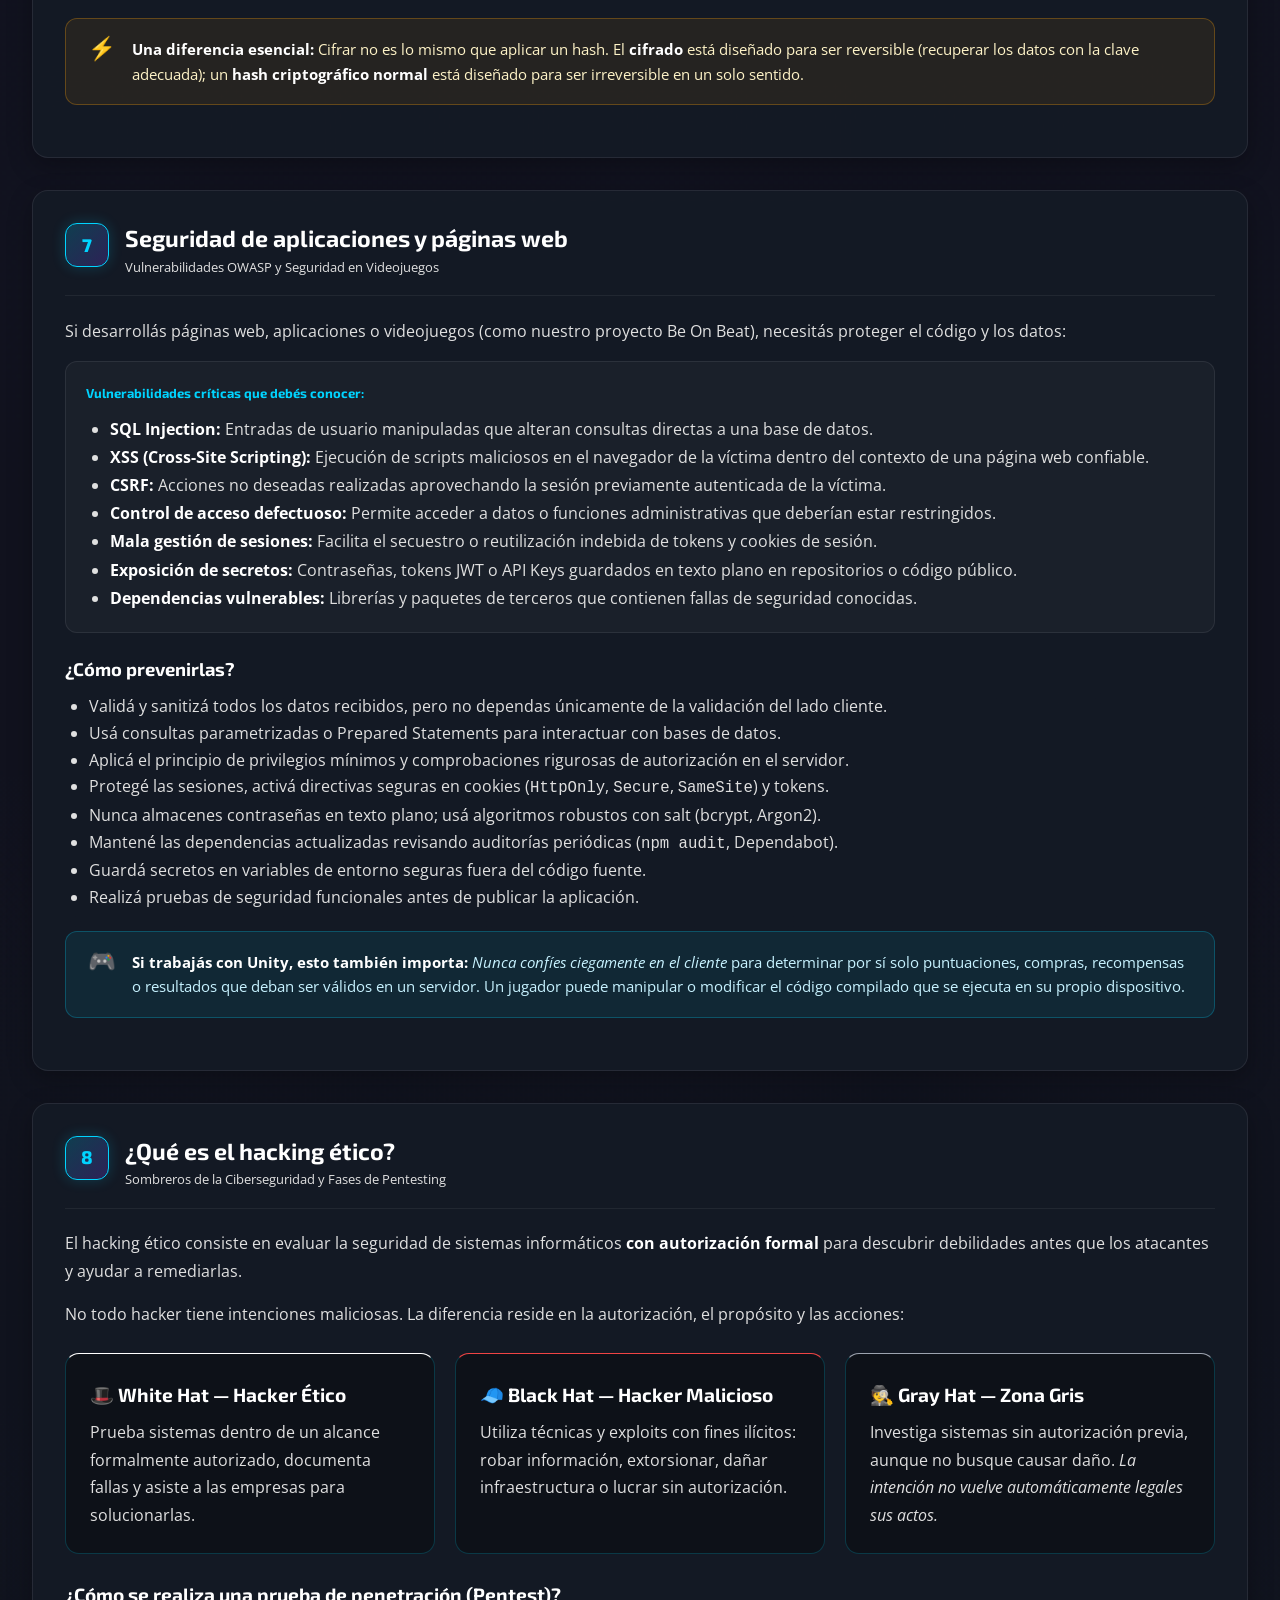
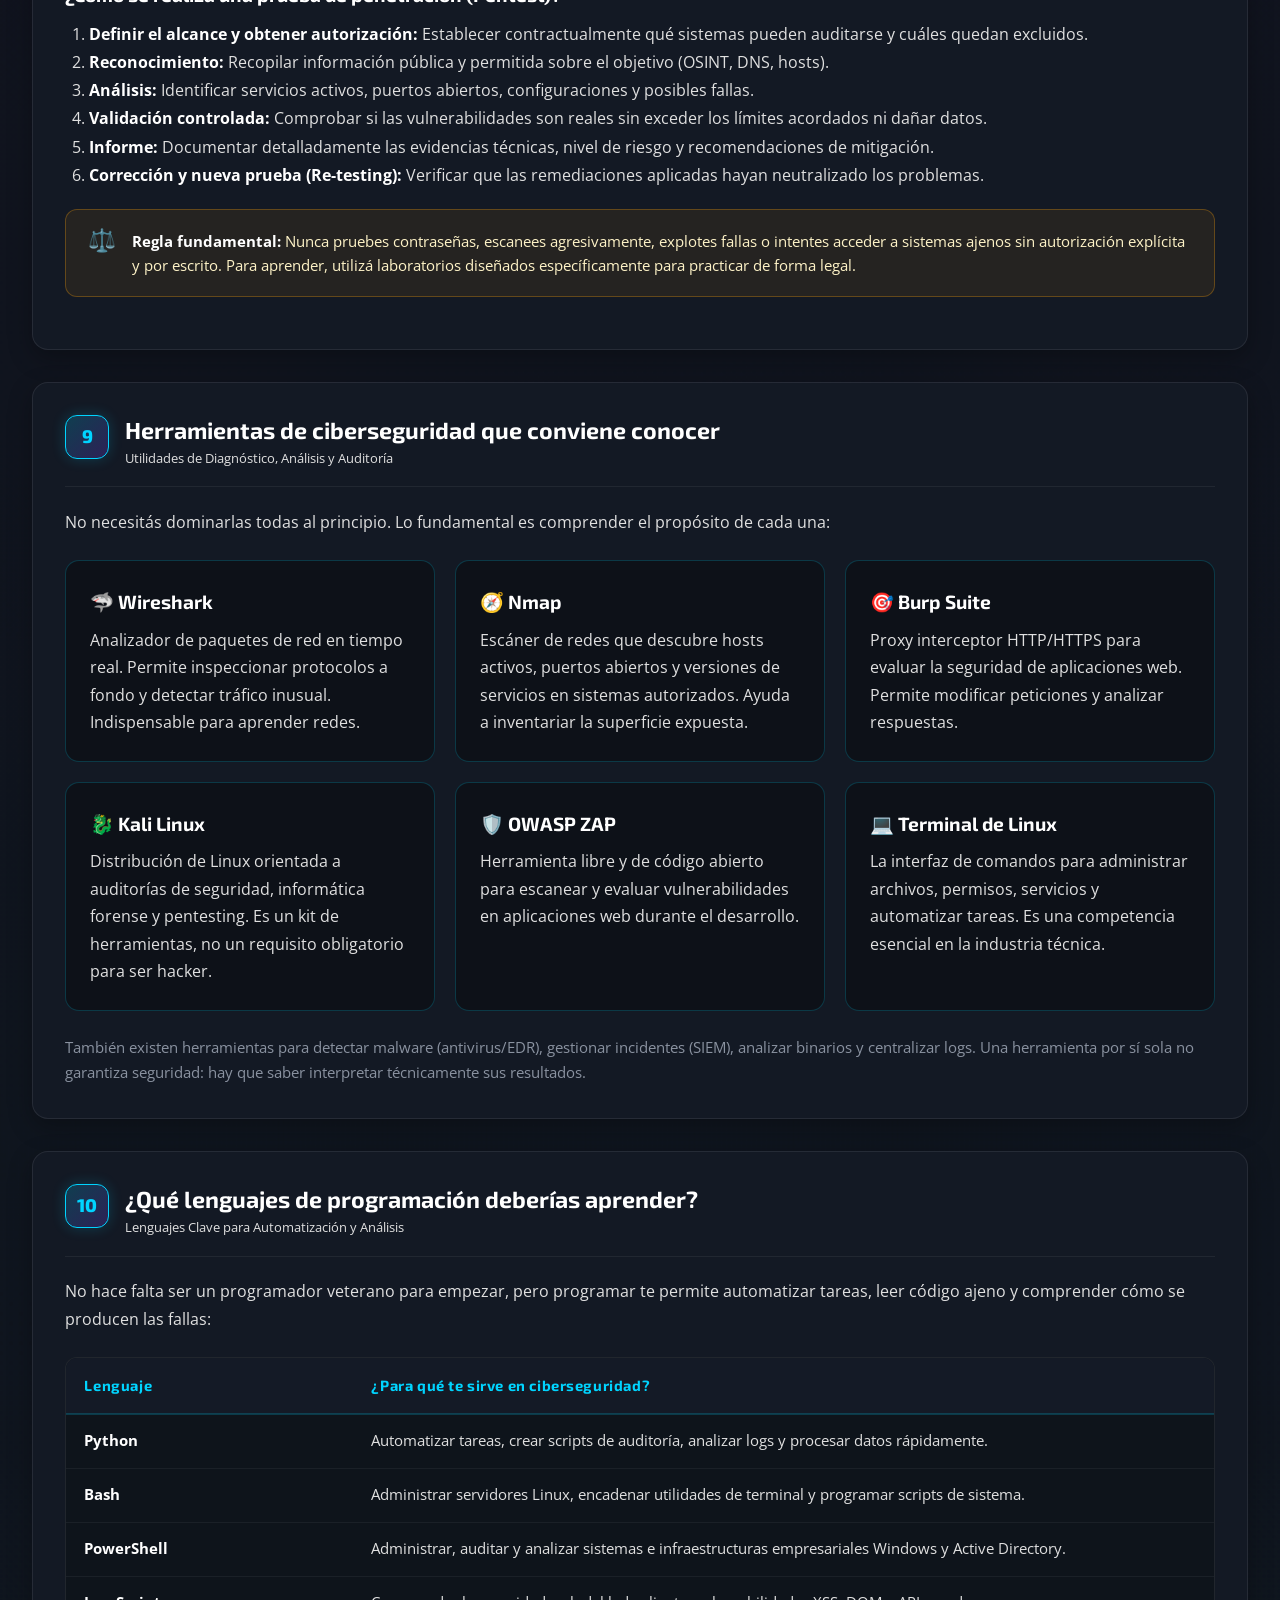
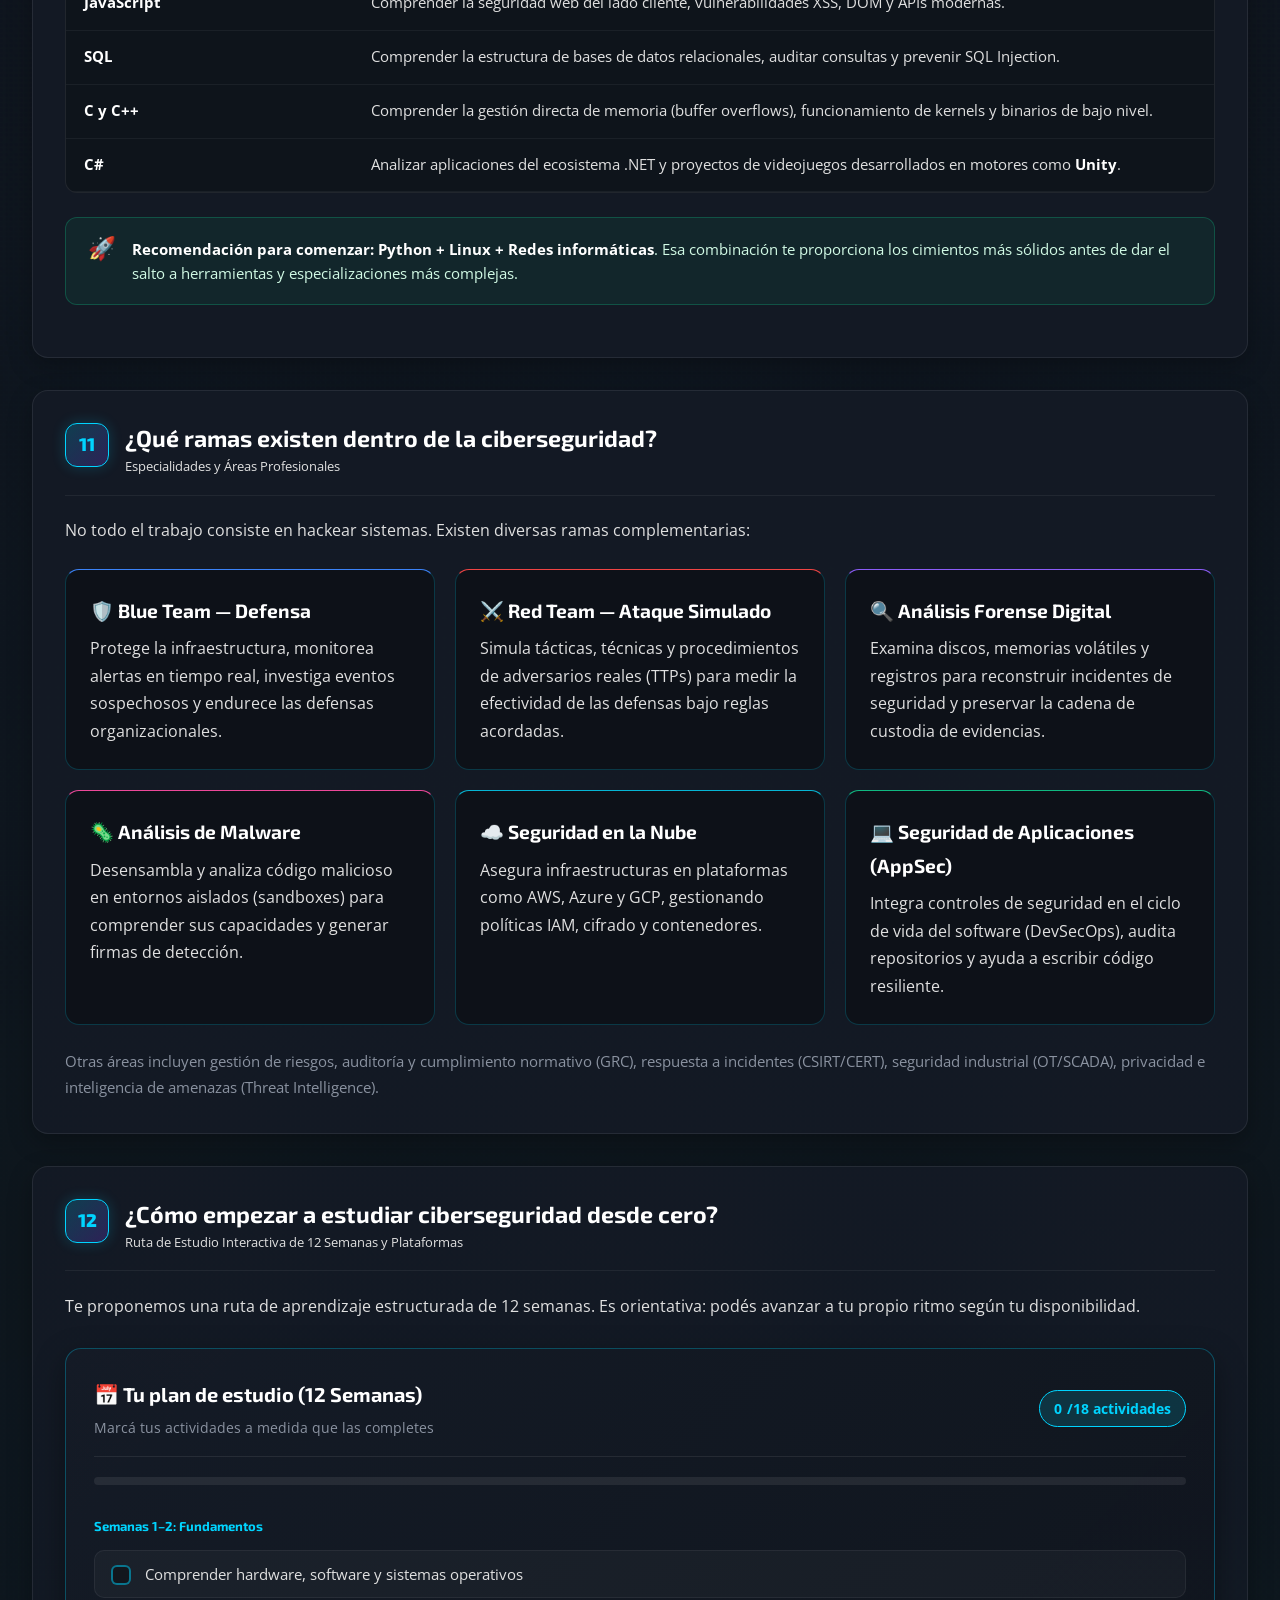
==== commit 002ac001: "feat: add profile image and format HTML elements in index.html" ====
--- a/index.html
+++ b/index.html
@@ -138,6 +138,7 @@
 
                 <div class="game-card">
                     <div class="game-circle">
+                        <img src="zoe.jpeg" alt="Zoe Esteves">
                         <img src="zoe.jpeg" alt="Zoe Esteves" style="object-position: center 20%;">
                     </div>
                     <div class="game-info">
@@ -4169,8 +4170,8 @@
             <div class="blog-grid">
                 <!-- Reseña Escuela E.E.S.T N°3 -->
                 <div class="blog-card">
-                    <img src="LOGO ESCUELA.jpeg" alt="Escudo de la Escuela E.E.S.T N°3"
-                        class="blog-card-image" id="schoolLogoBlog"
+                    <img src="LOGO ESCUELA.jpeg" alt="Escudo de la Escuela E.E.S.T N°3" class="blog-card-image"
+                        id="schoolLogoBlog"
                         style="object-fit: contain; object-position: center; background-color: #0b162a;">
                     <div class="blog-card-content">
                         <div class="post-tags" style="margin-bottom: 0.75rem;">
@@ -4186,7 +4187,8 @@
                             En nuestro colegio sentimos que aprender no es solo estudiar para aprobar, sino crecer como
                             personas todos los días. La institución crea un ambiente cálido y cercano, con espacios y
                             actividades que acompañan tanto lo académico como lo humano. Los profesores están siempre
-                            presentes, explicando con paciencia y animándonos a dar lo mejor de nosotros, incluso ante los
+                            presentes, explicando con paciencia y animándonos a dar lo mejor de nosotros, incluso ante
+                            los
                             mayores desafíos técnicos.
                         </p>
                         <div class="blog-card-footer">
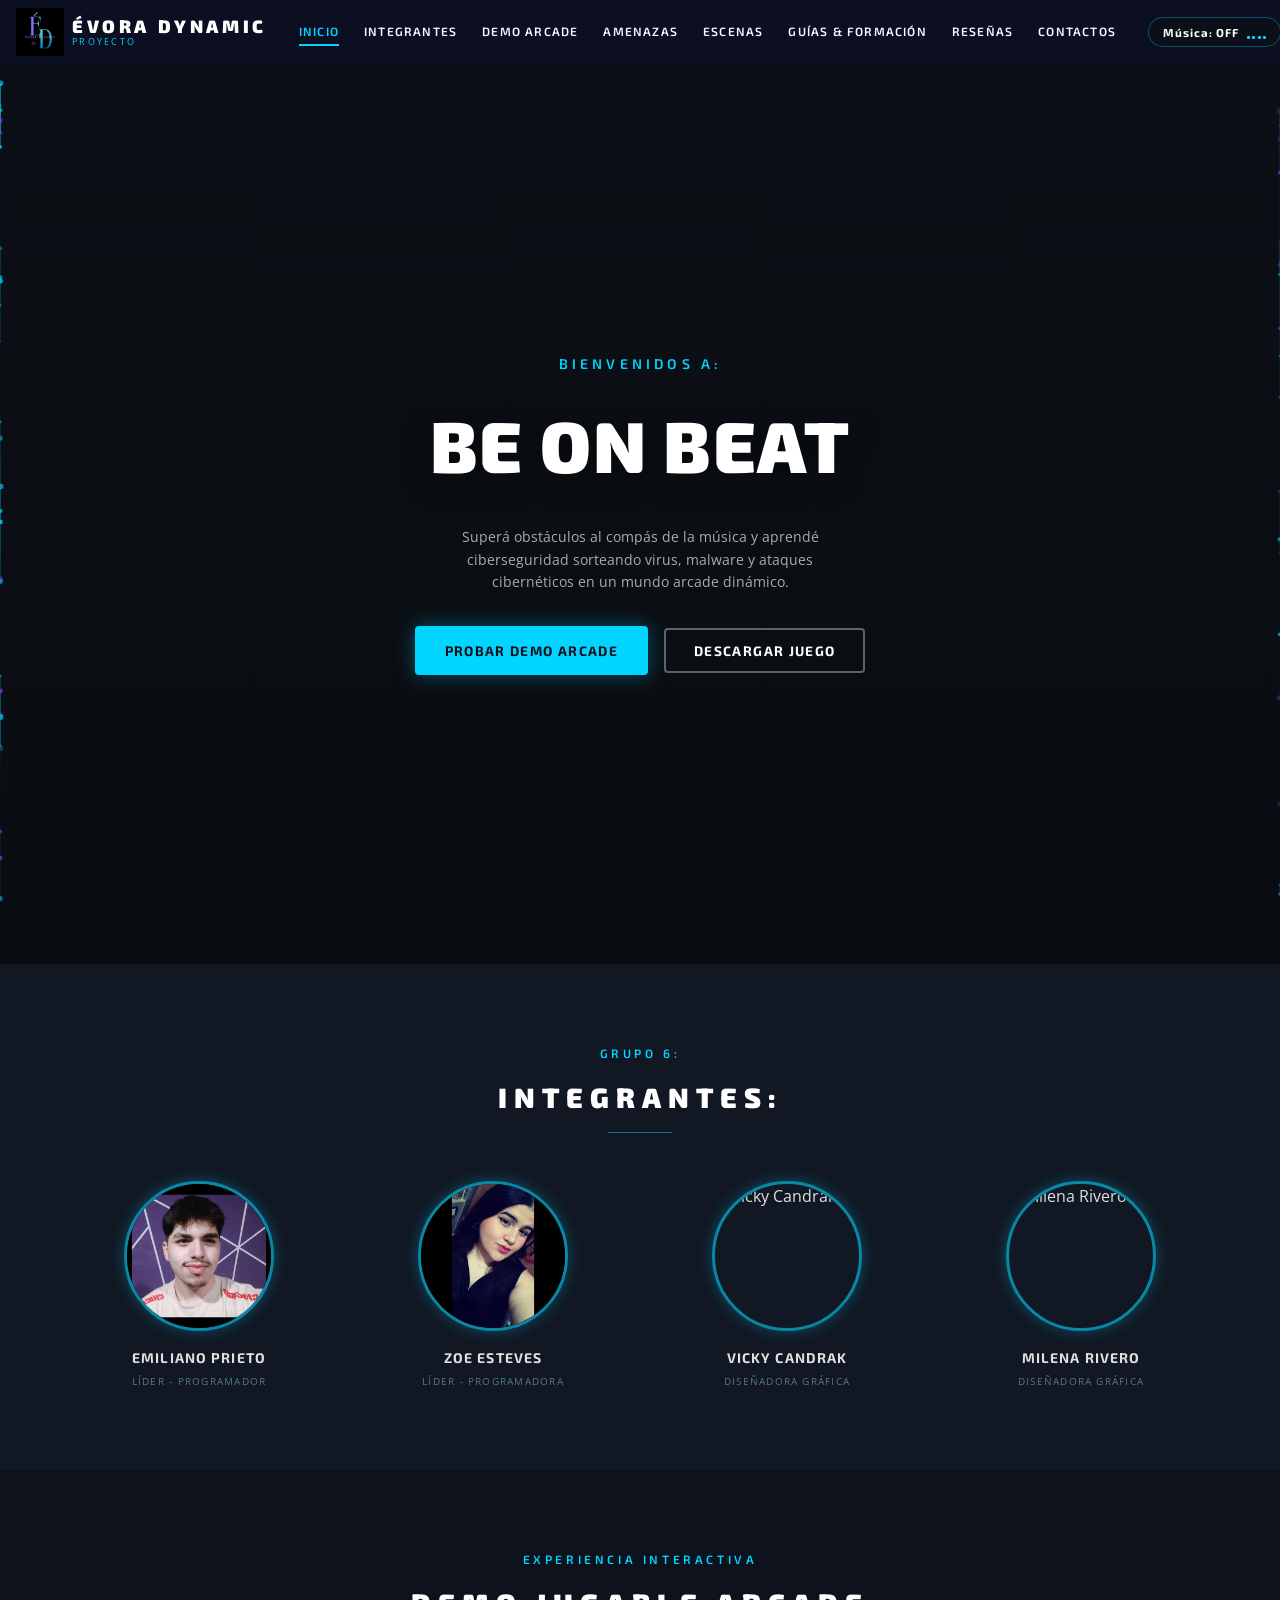
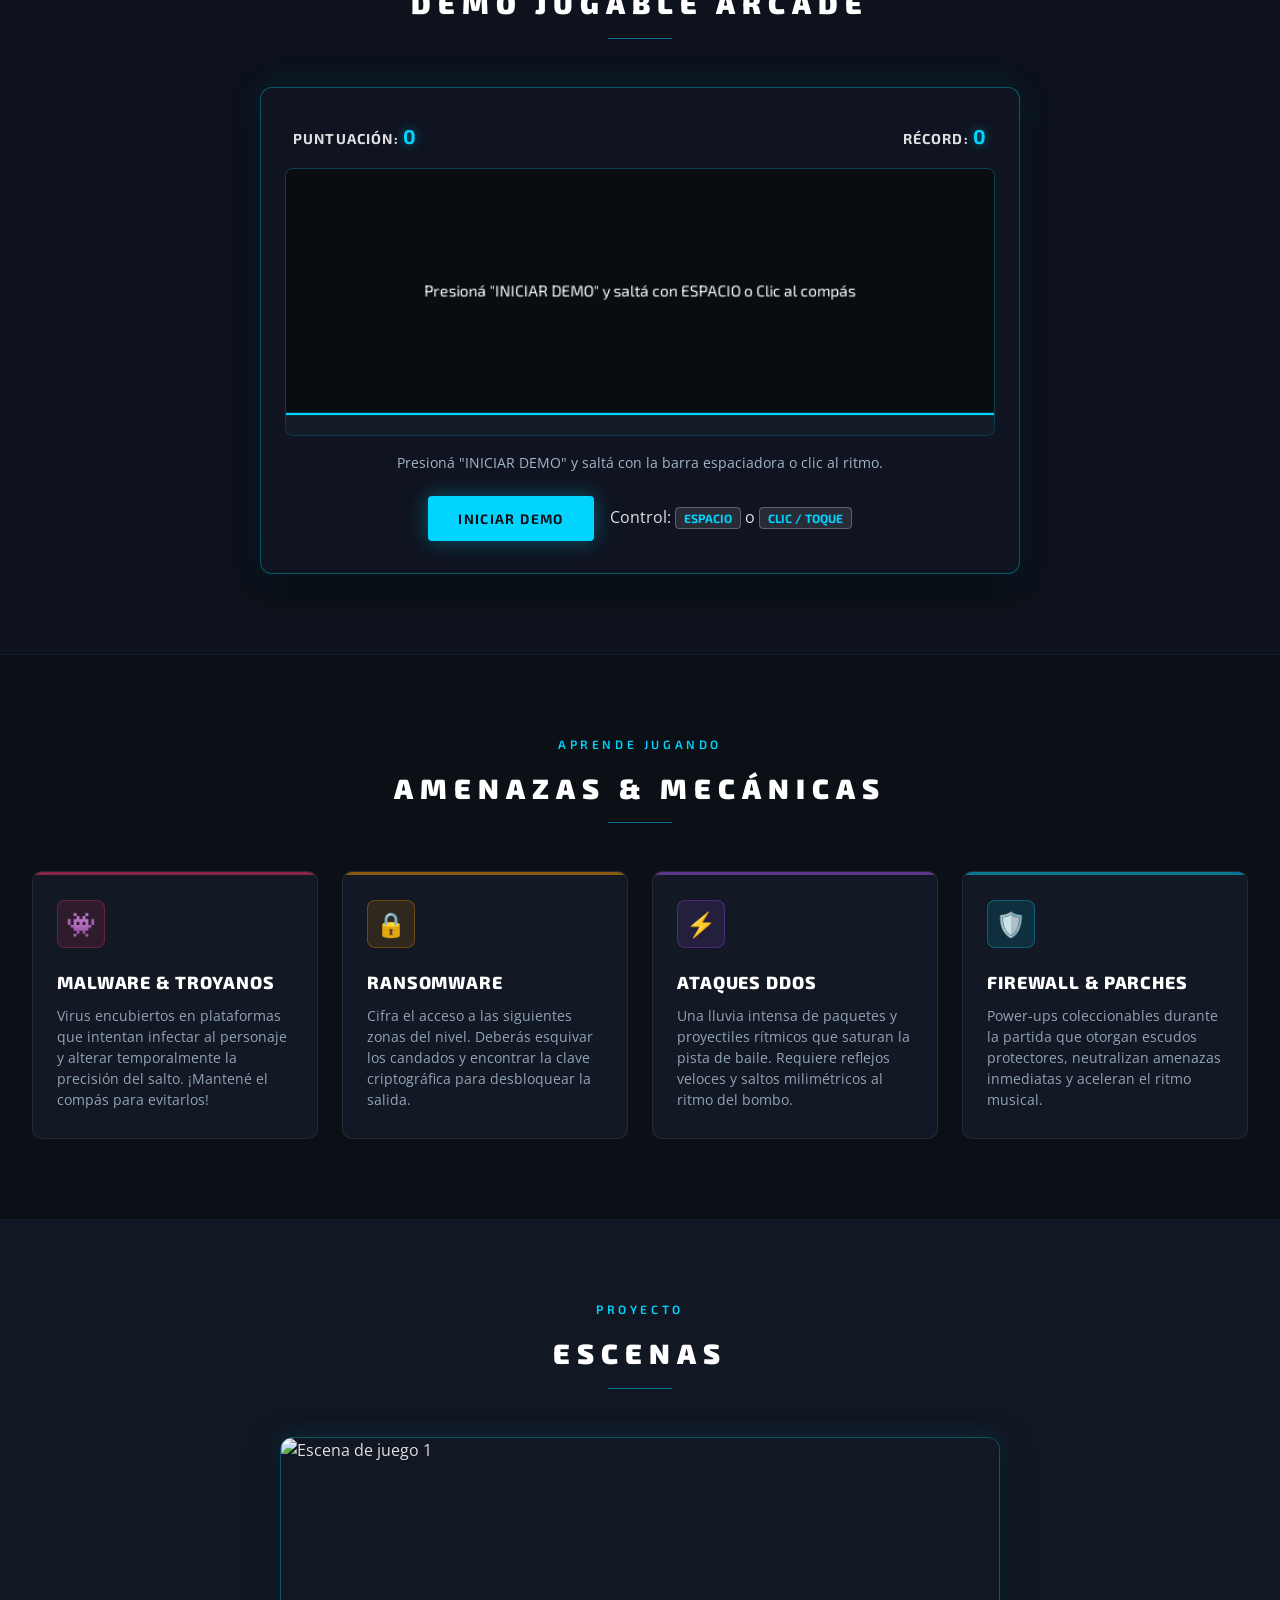
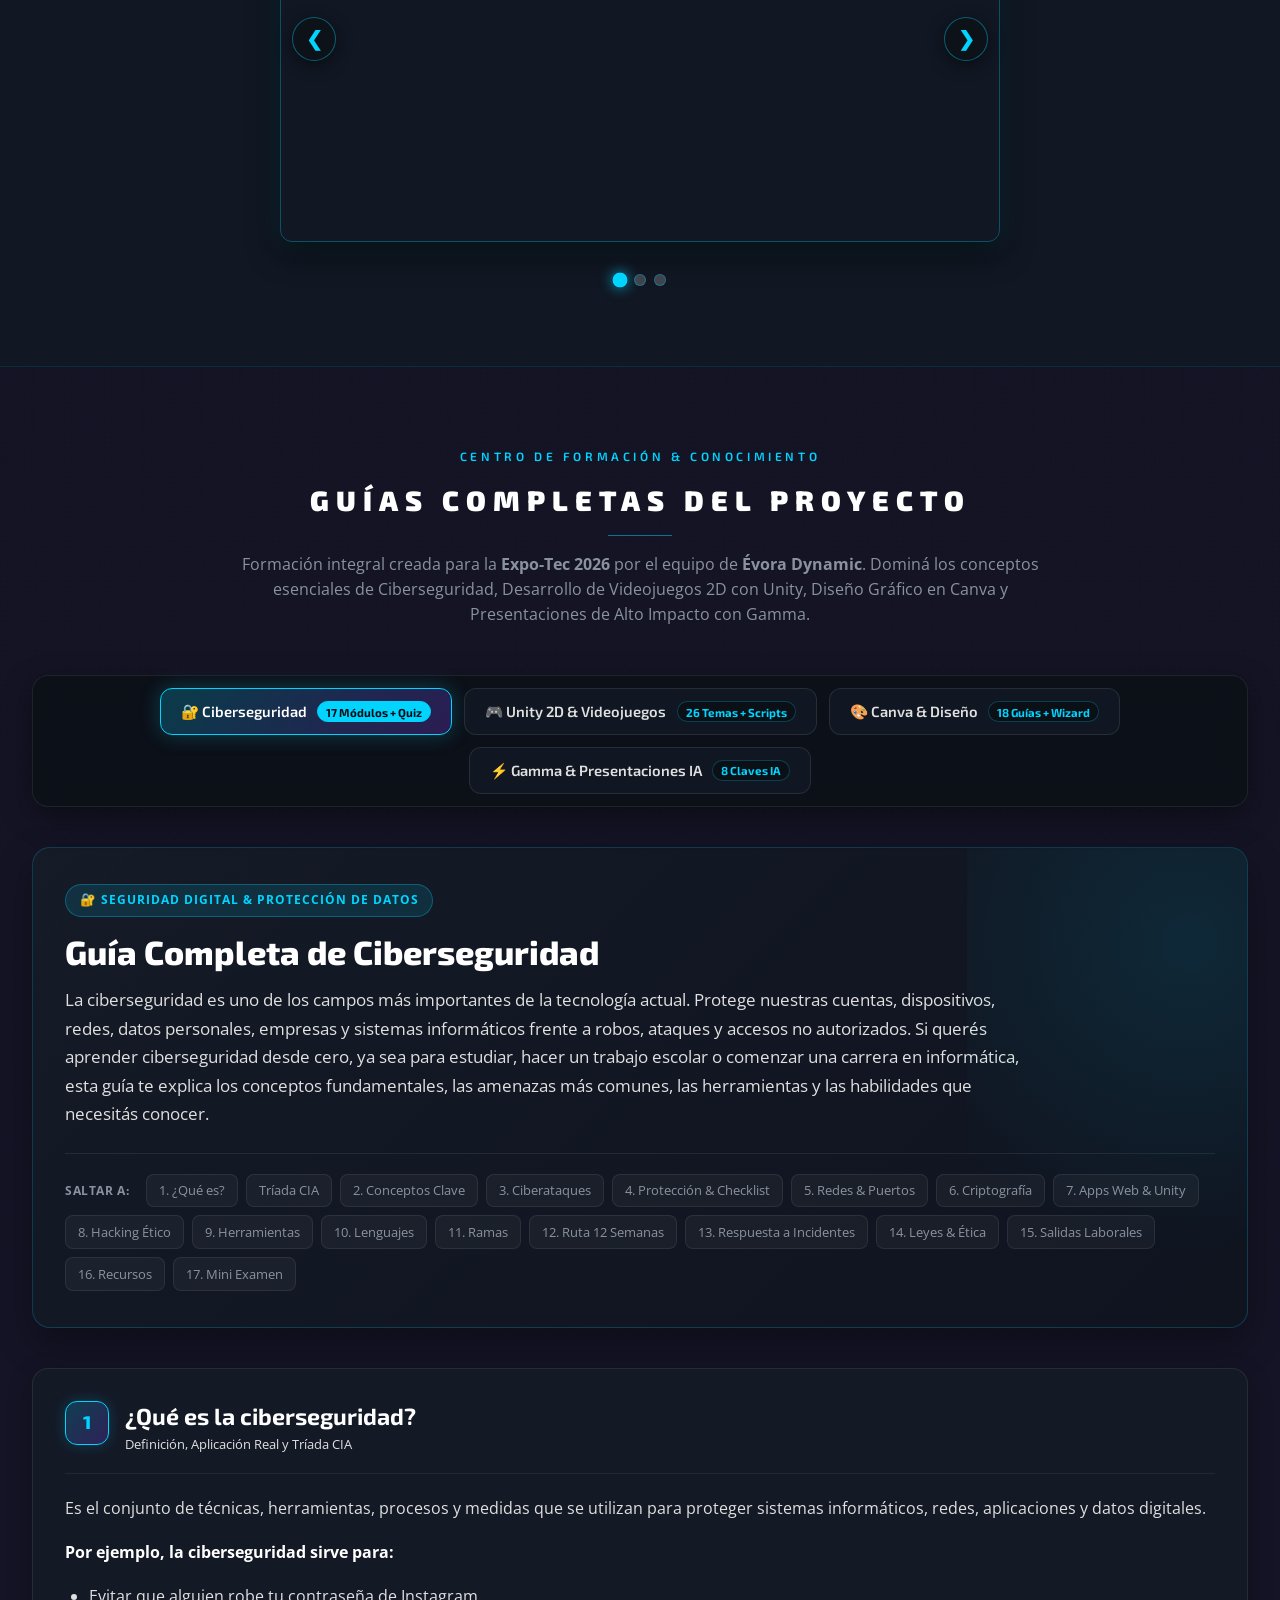
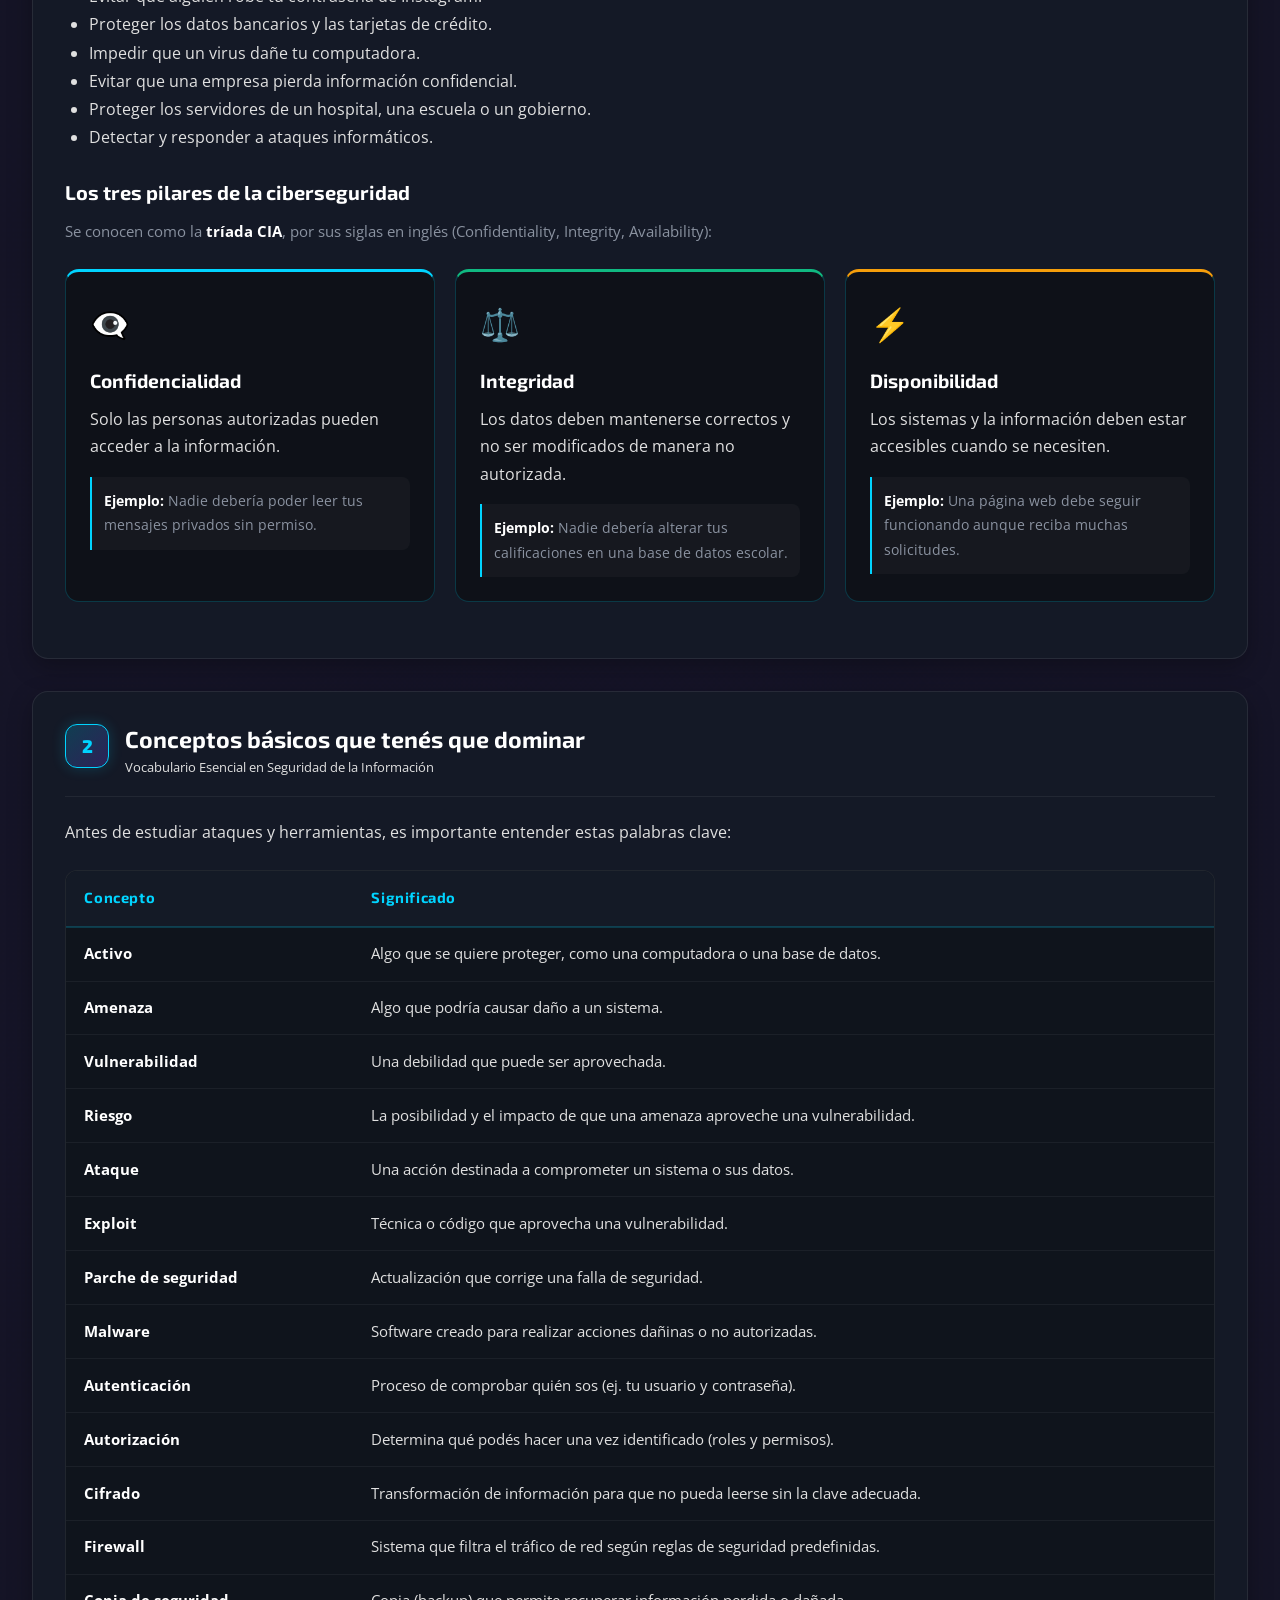
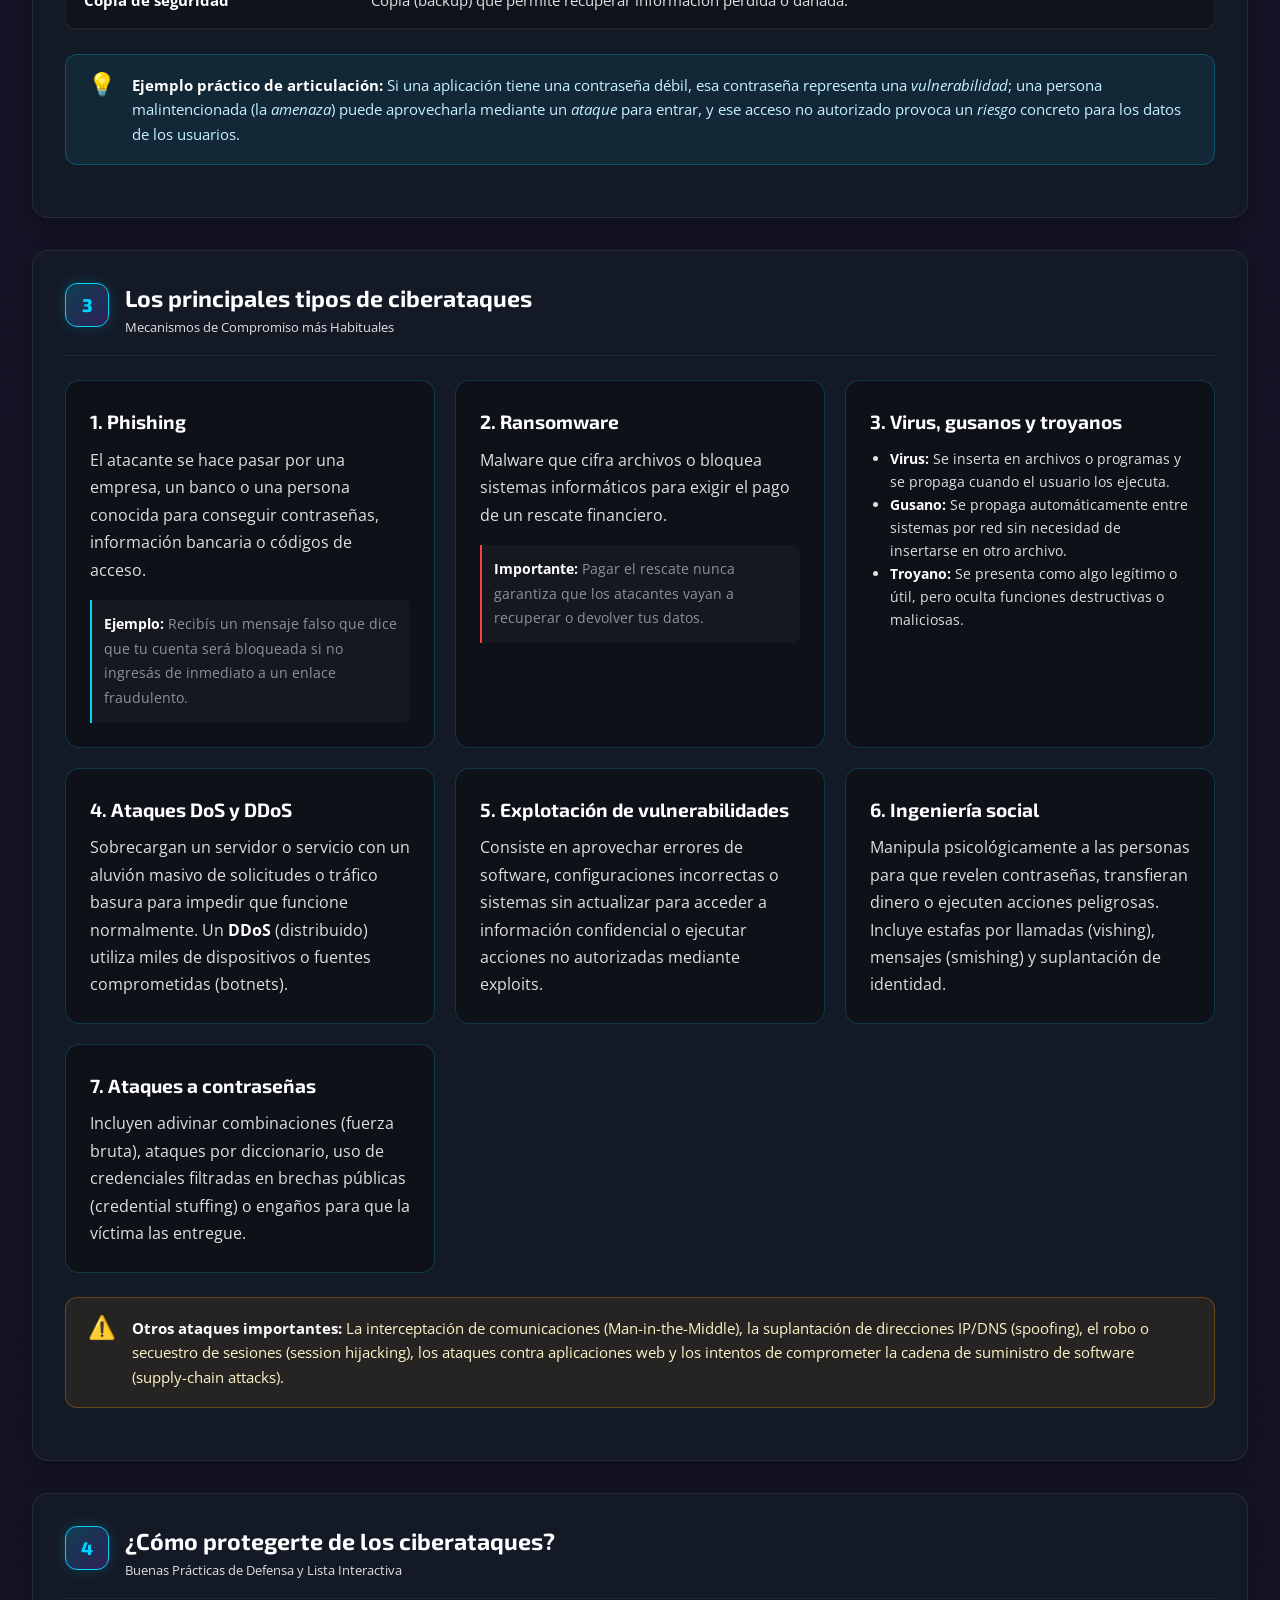
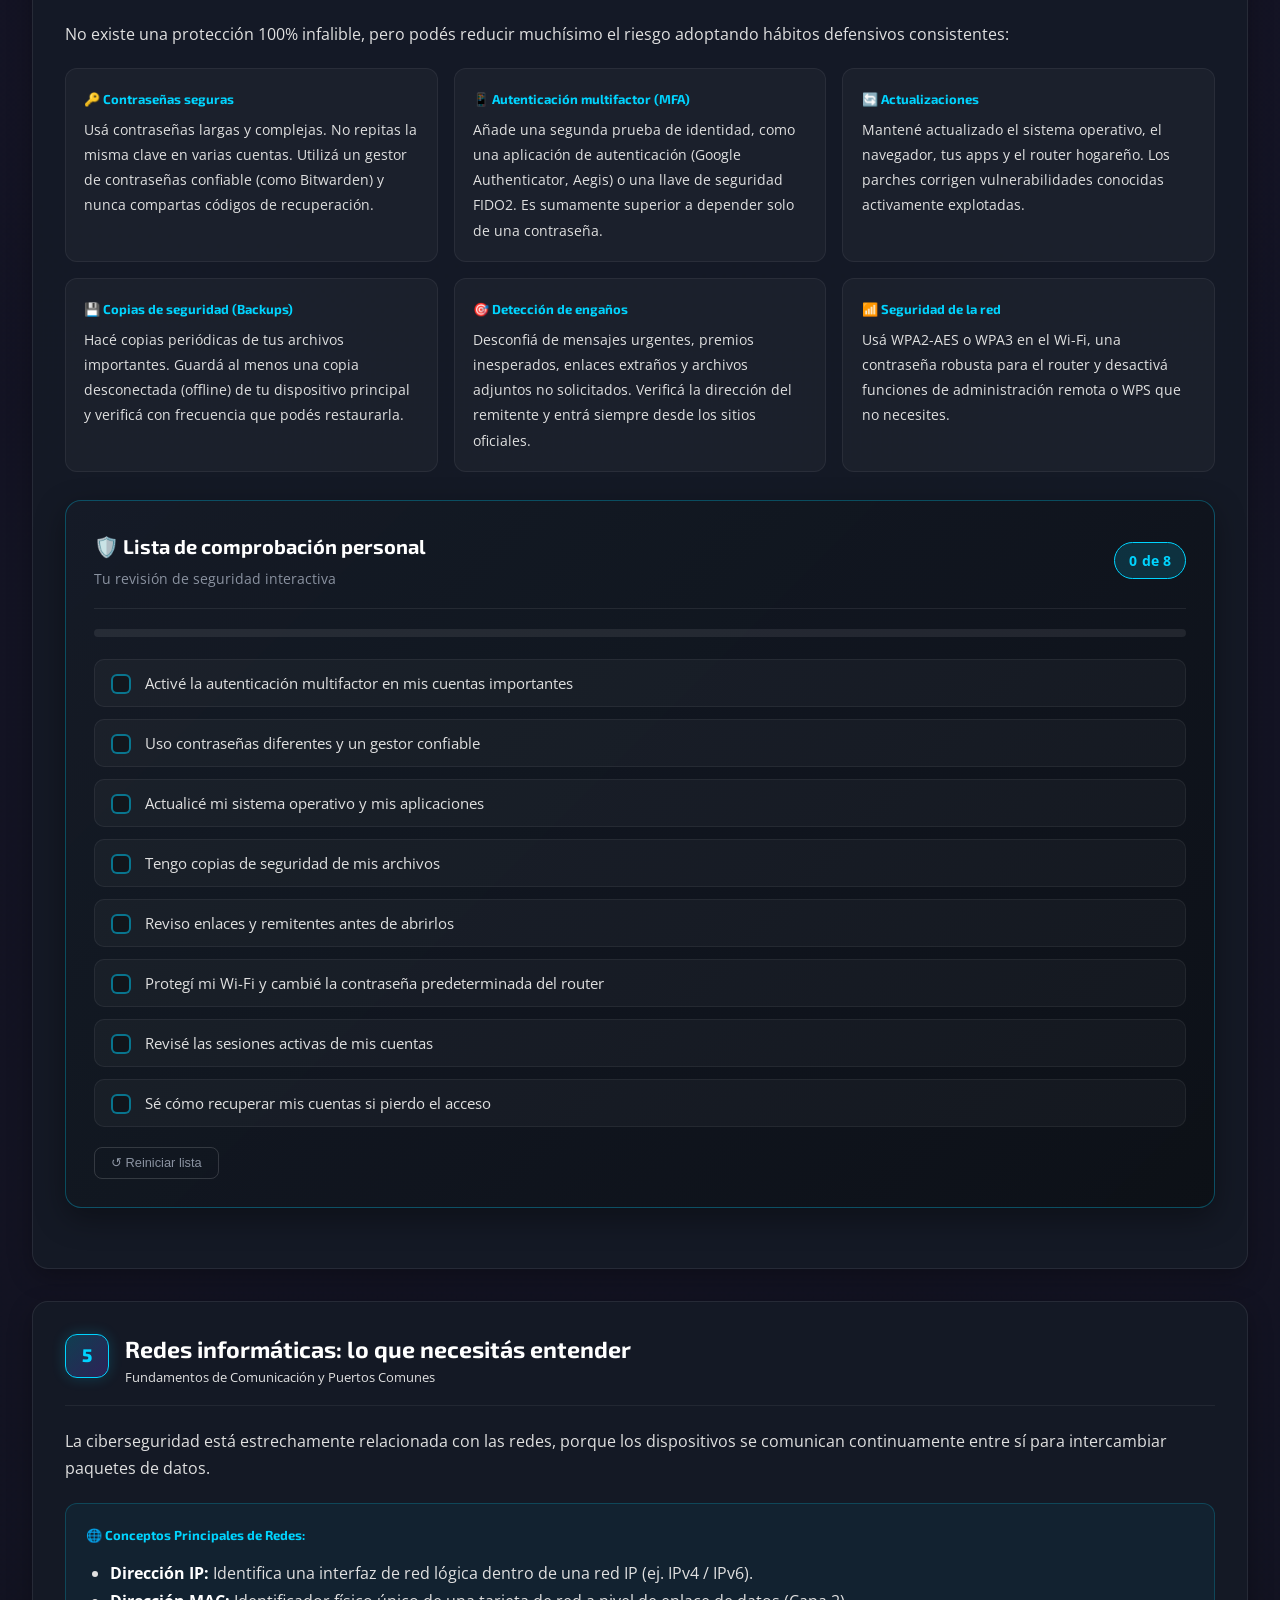
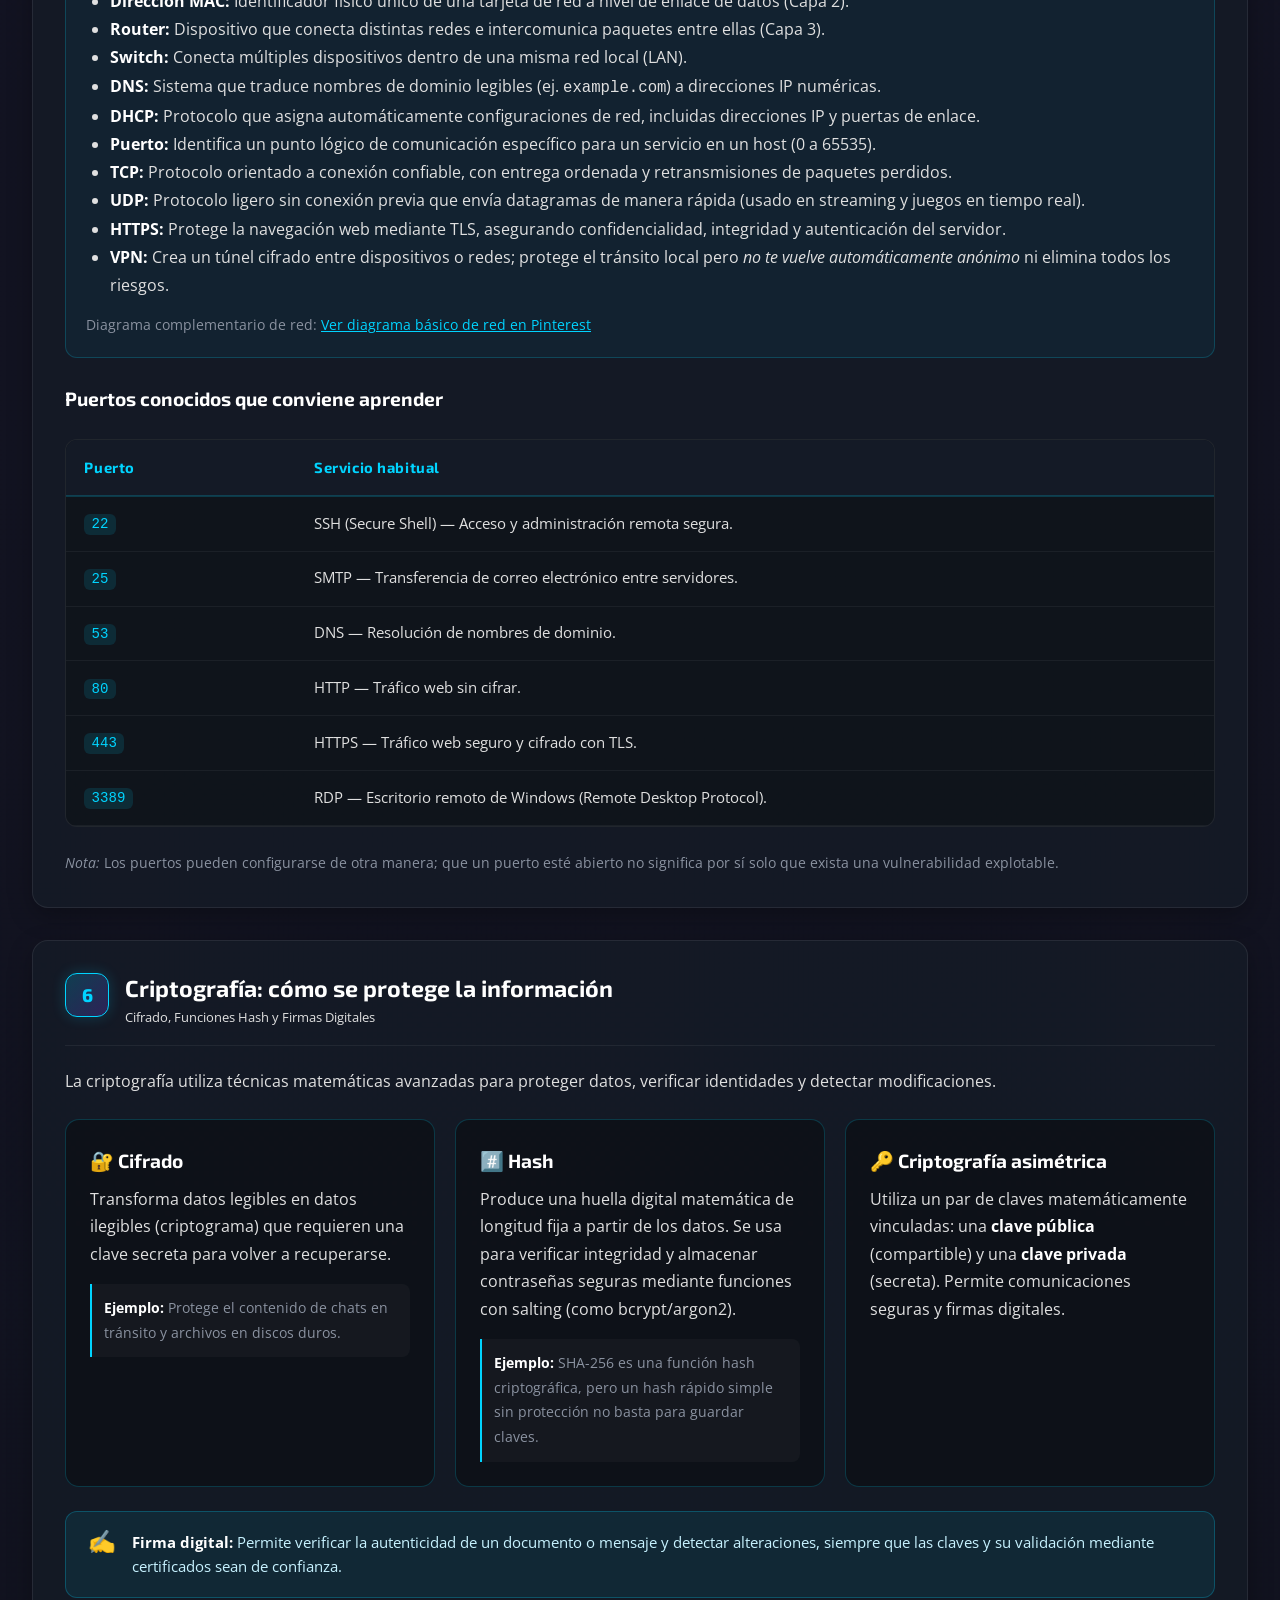
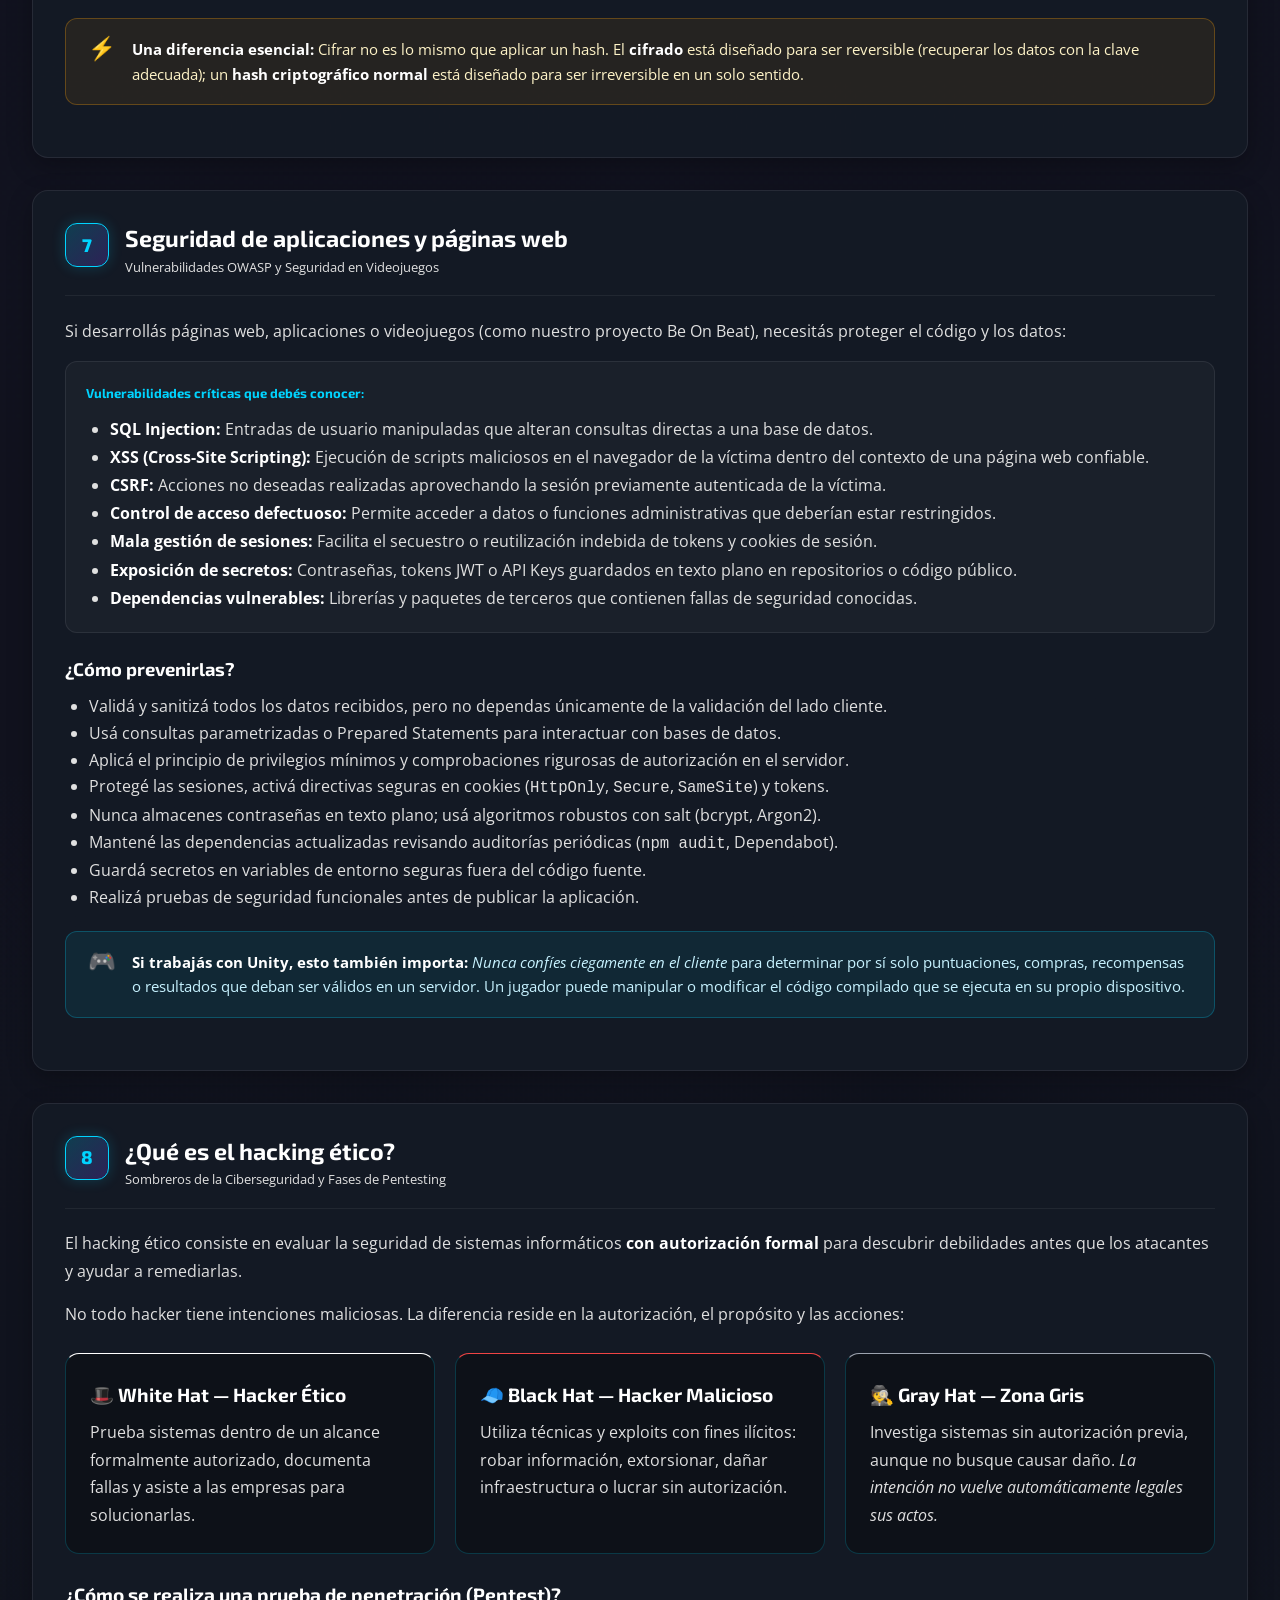
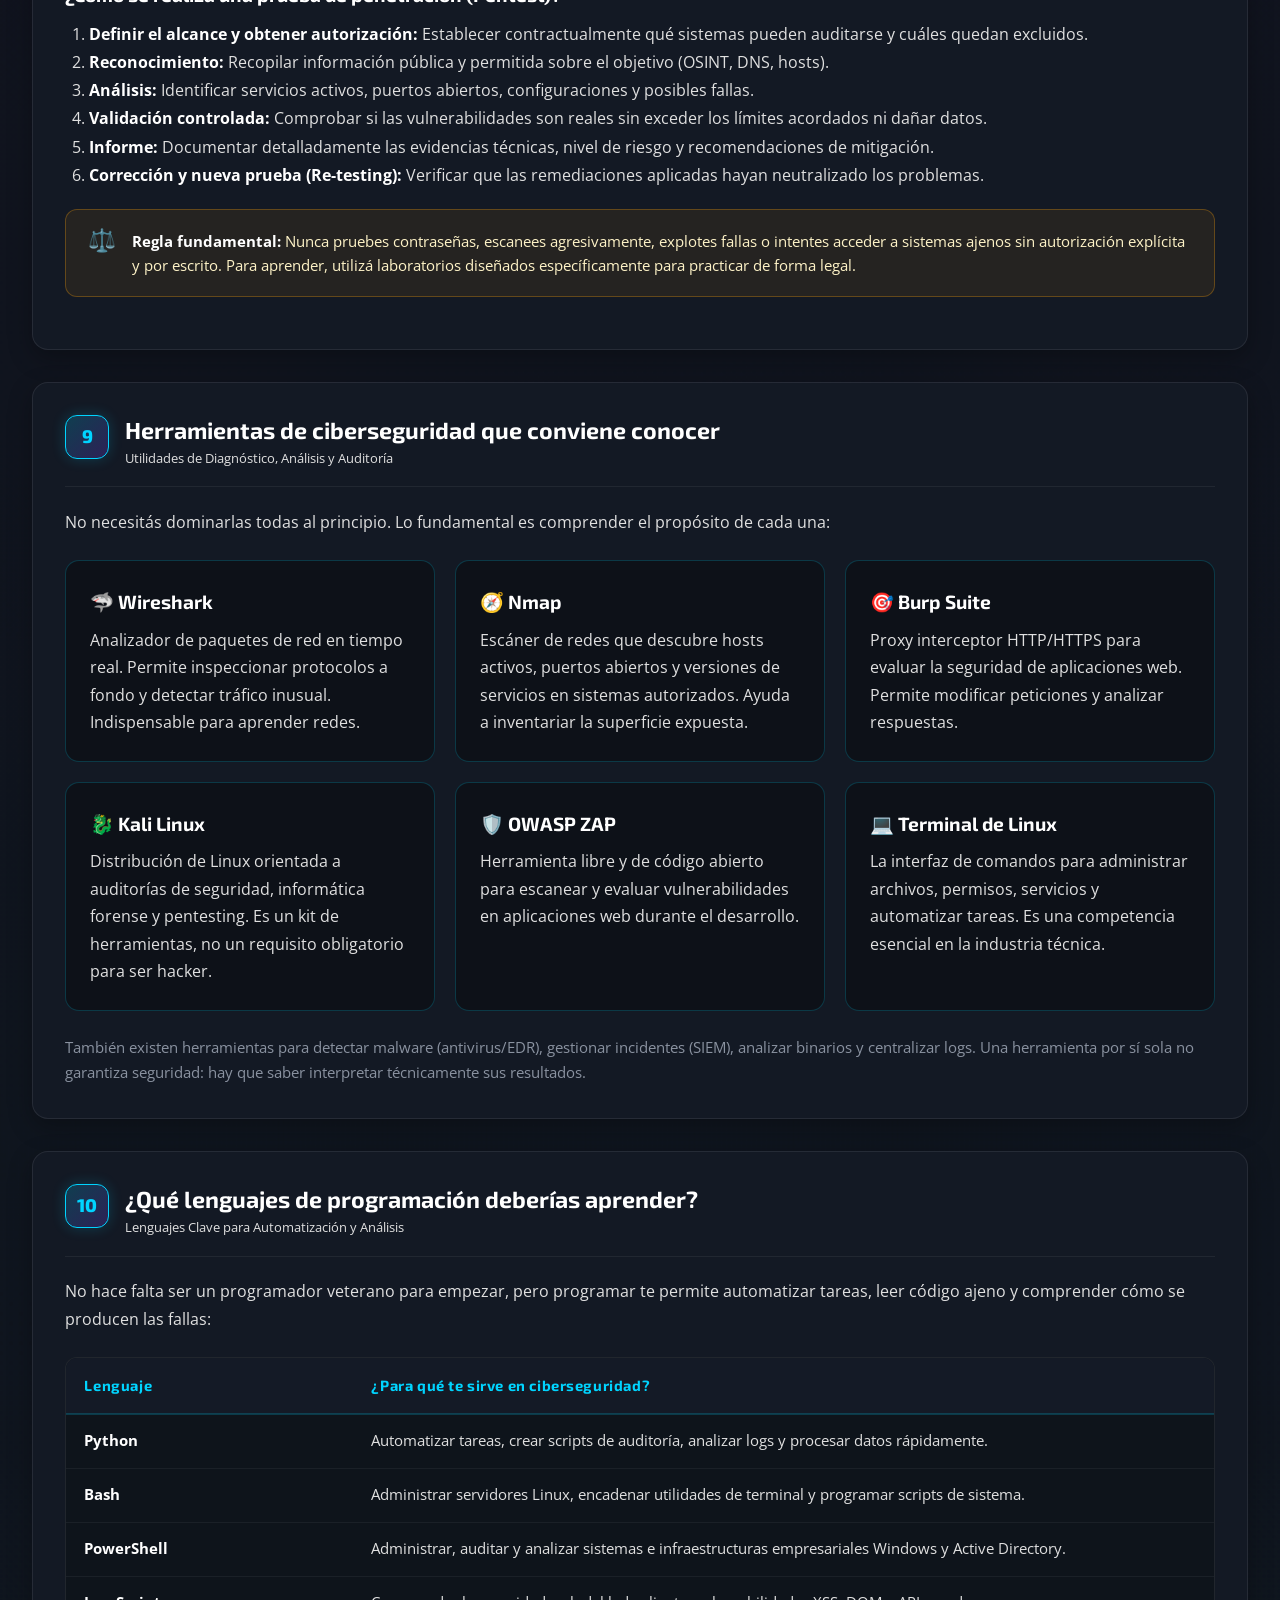
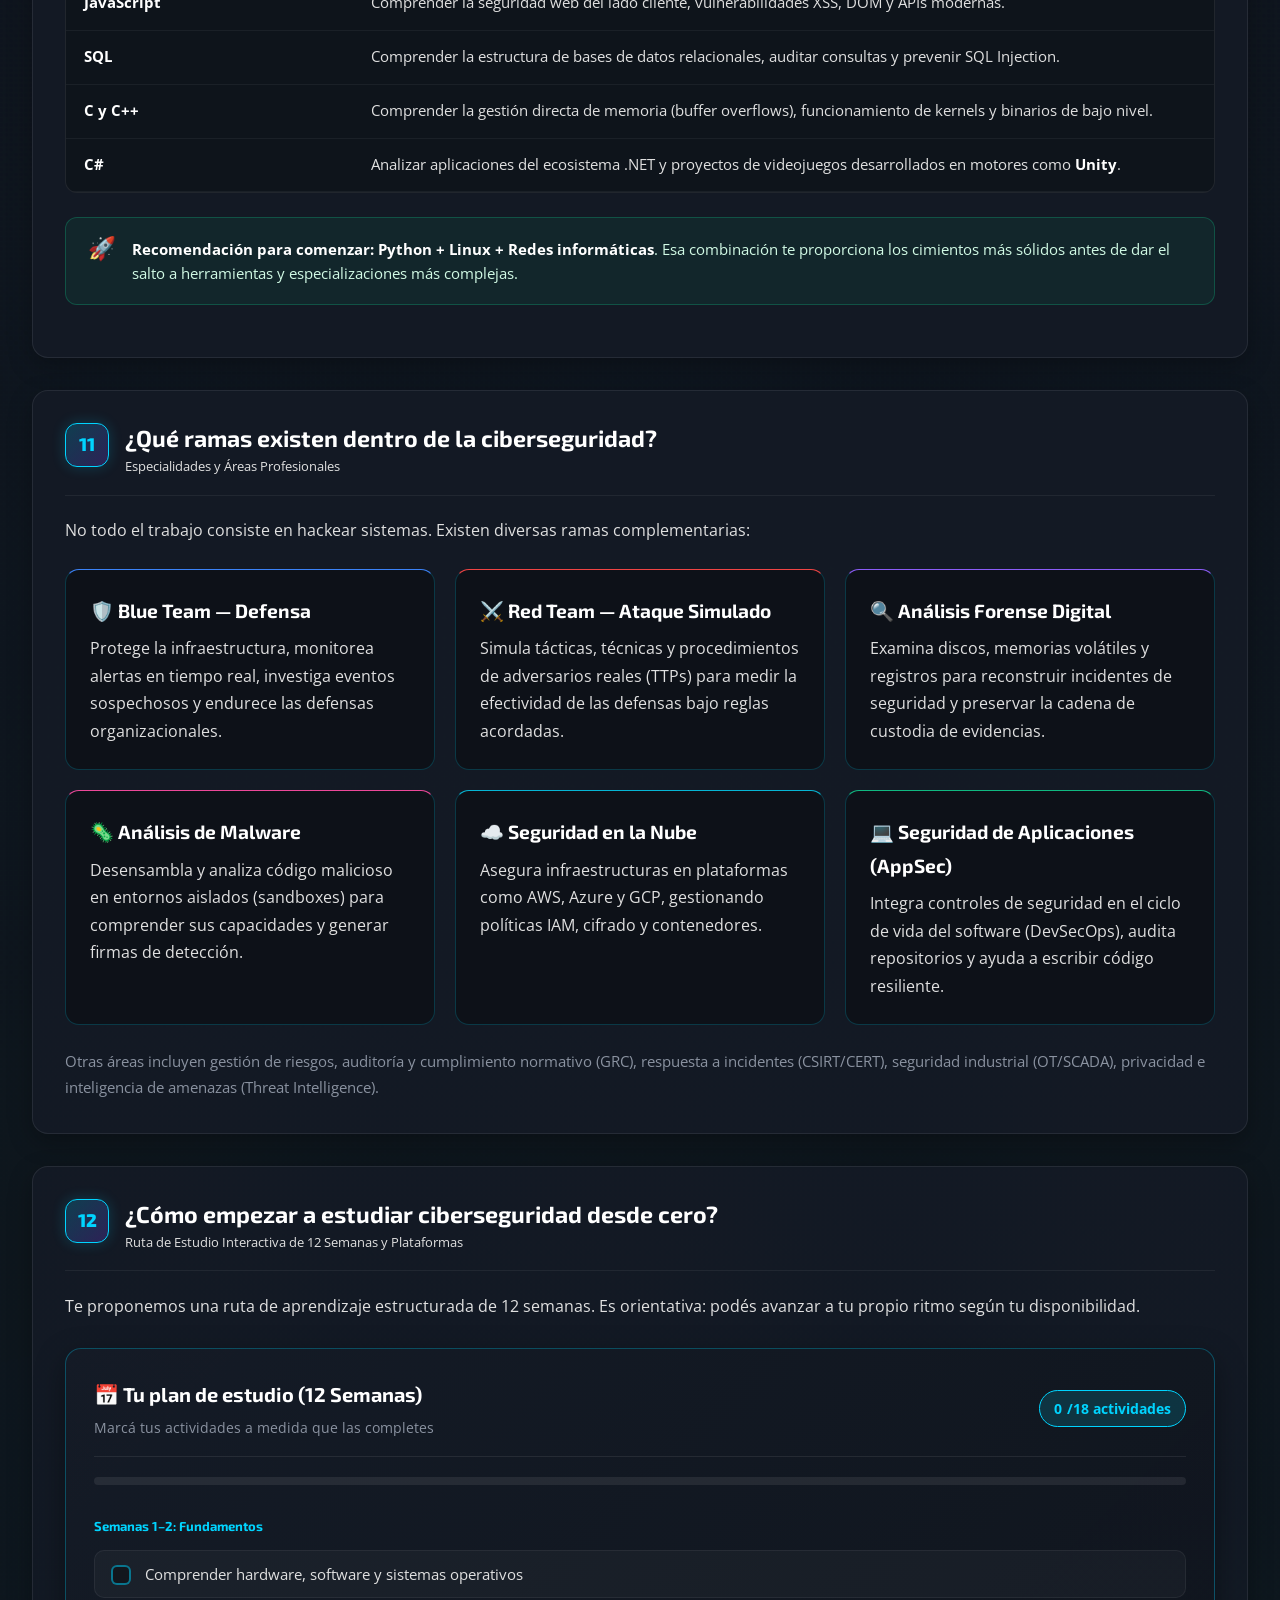
==== commit 94d48d15: "feat: reemplazar fotos de Emiliano y Zoe por versiones JPG y eliminar archivos .jpeg anteriores" ====
--- a/index.html
+++ b/index.html
@@ -128,7 +128,7 @@
             <div class="games-carousel">
                 <div class="game-card">
                     <div class="game-circle">
-                        <img src="Emiliano.jpeg" alt="Emiliano Prieto">
+                        <img src="Emiliano.jpg" alt="Emiliano Prieto">
                     </div>
                     <div class="game-info">
                         <div class="game-title">EMILIANO PRIETO</div>
@@ -138,8 +138,7 @@
 
                 <div class="game-card">
                     <div class="game-circle">
-                        <img src="zoe.jpeg" alt="Zoe Esteves">
-                        <img src="zoe.jpeg" alt="Zoe Esteves" style="object-position: center 20%;">
+                        <img src="Zoe.jpg" alt="Zoe Esteves">
                     </div>
                     <div class="game-info">
                         <div class="game-title">ZOE ESTEVES</div>
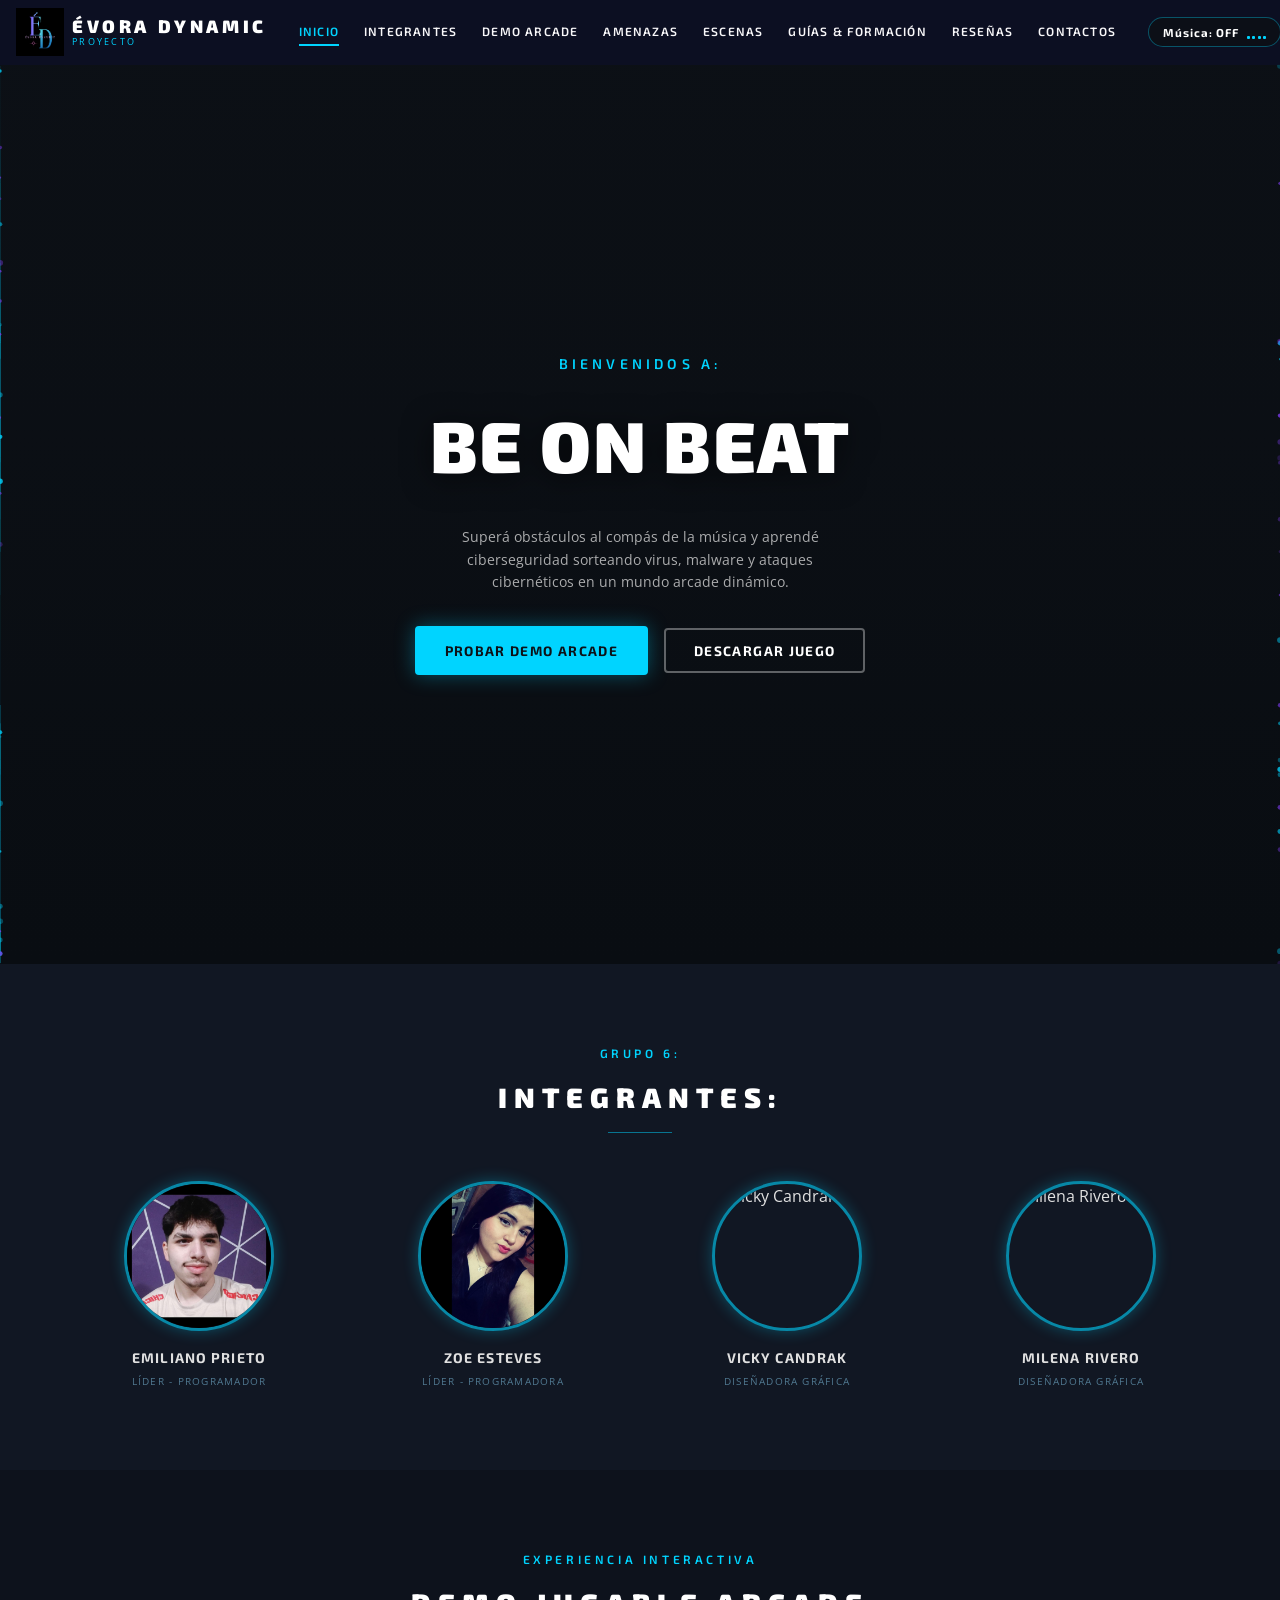
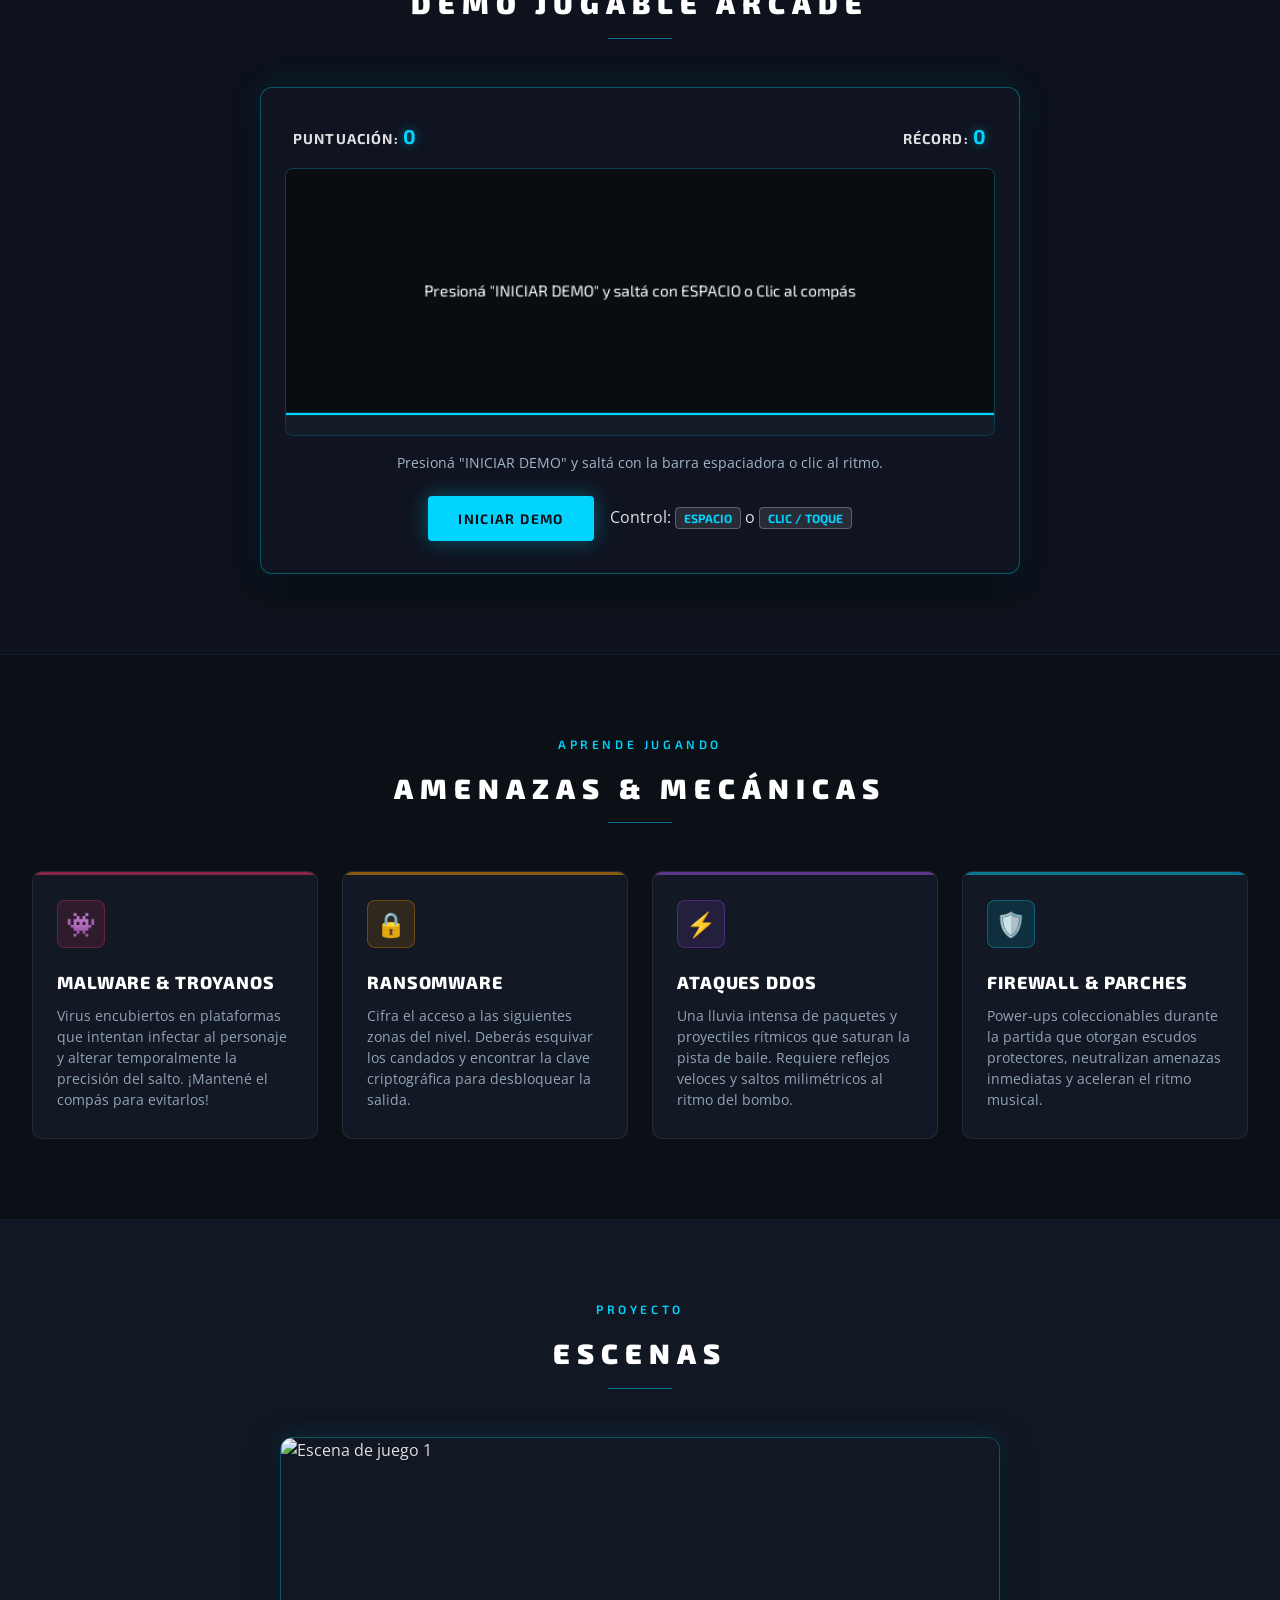
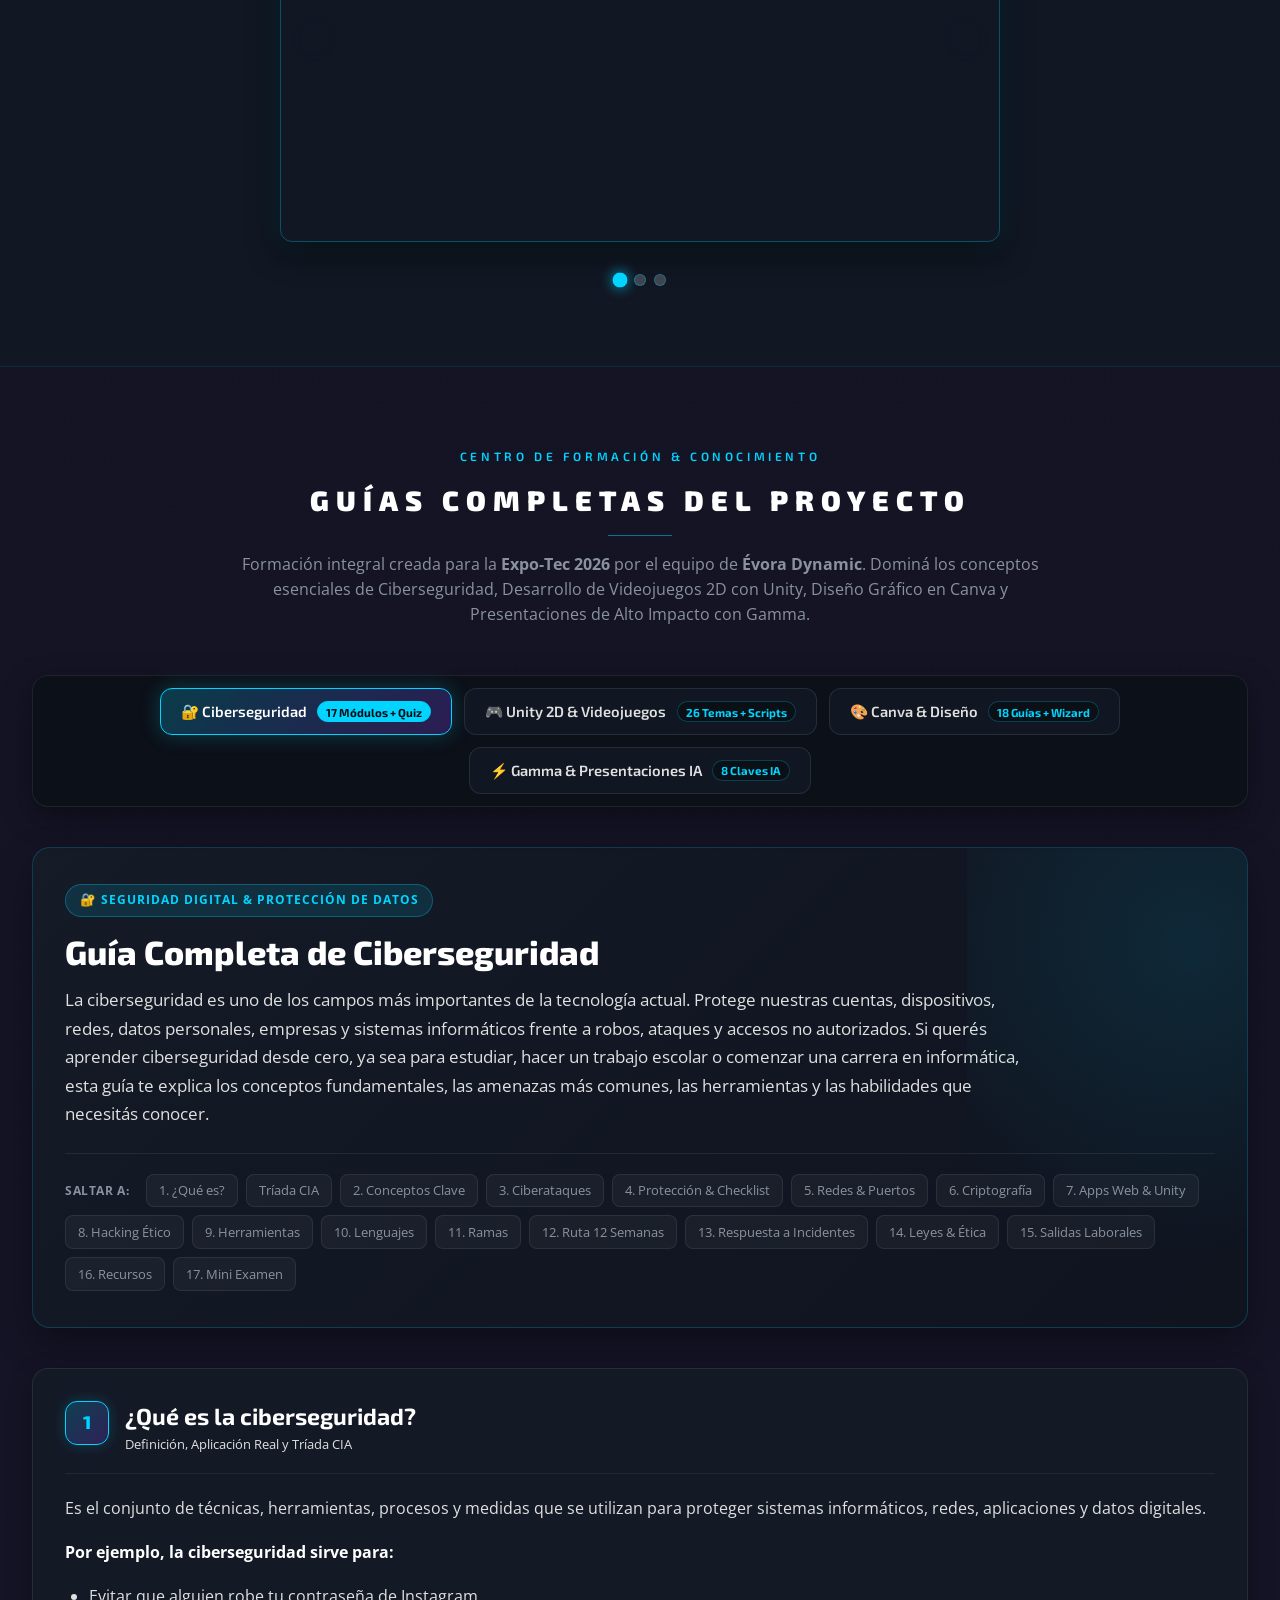
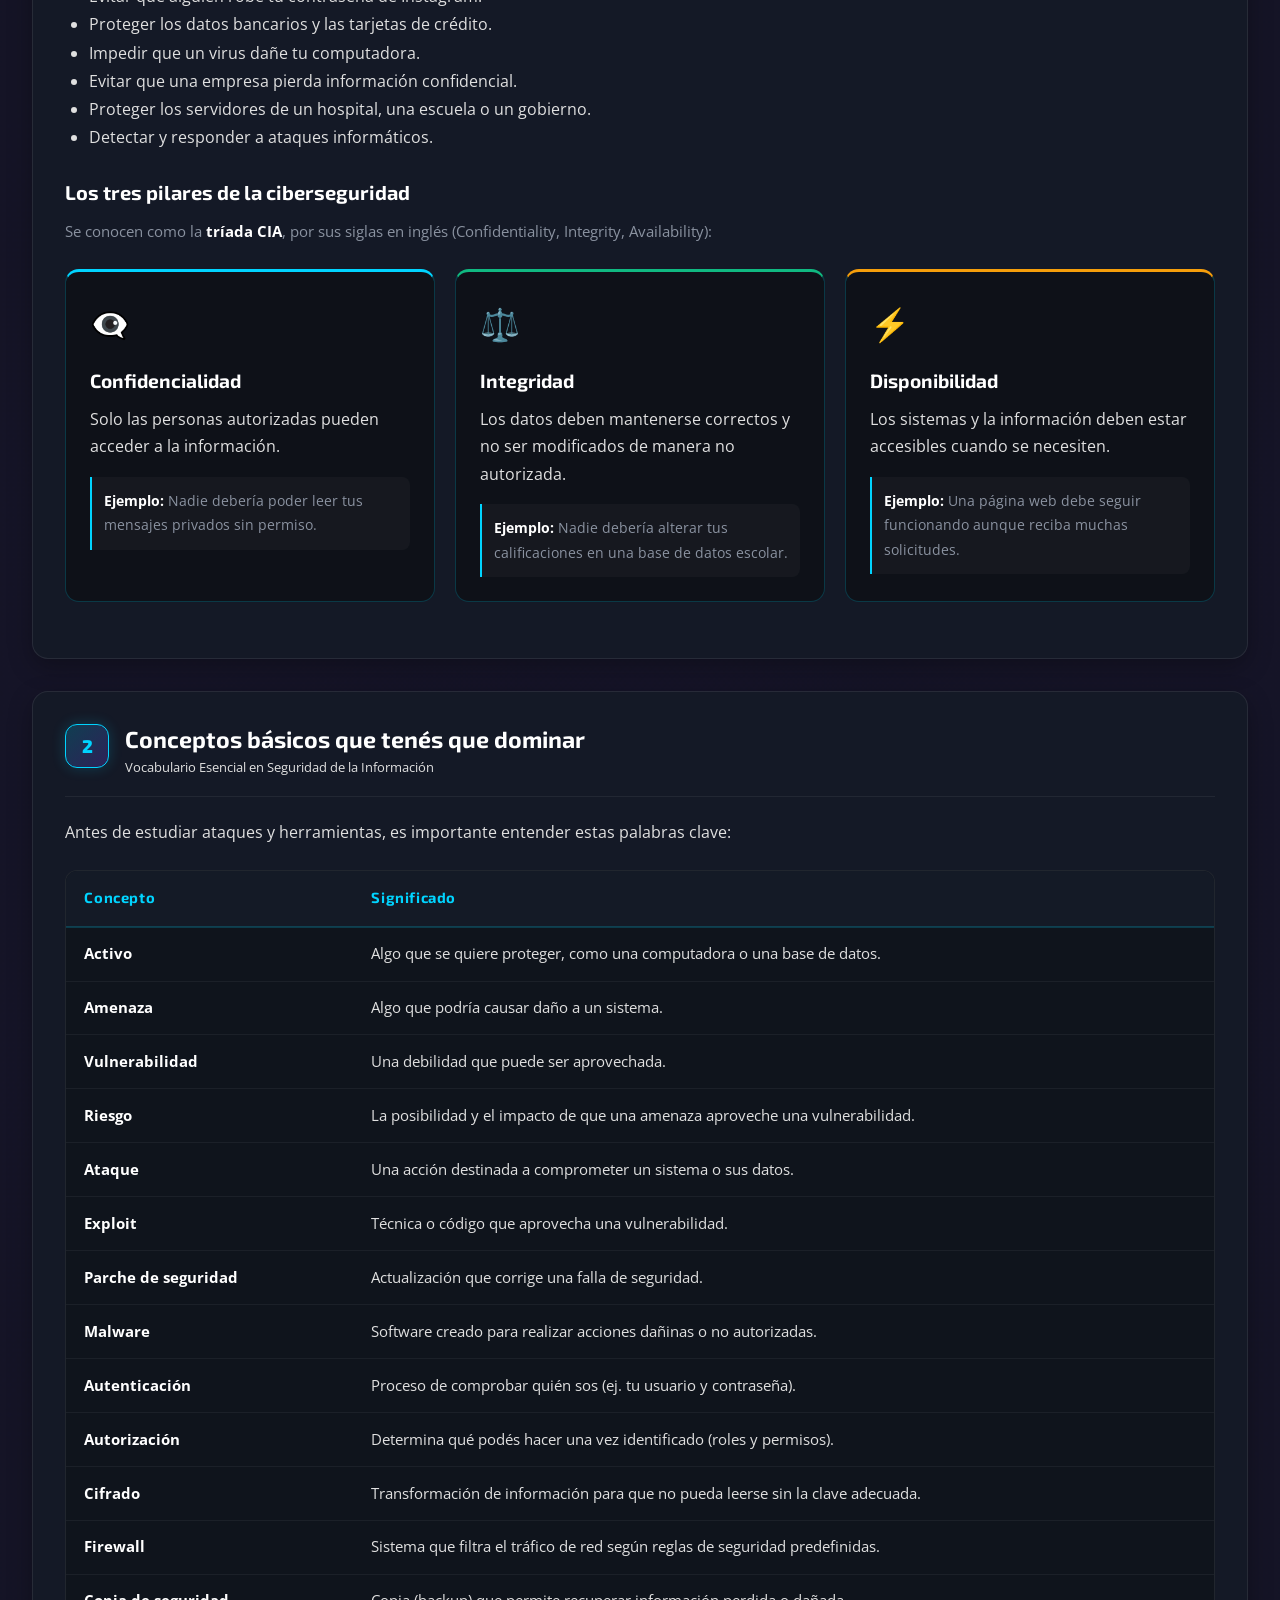
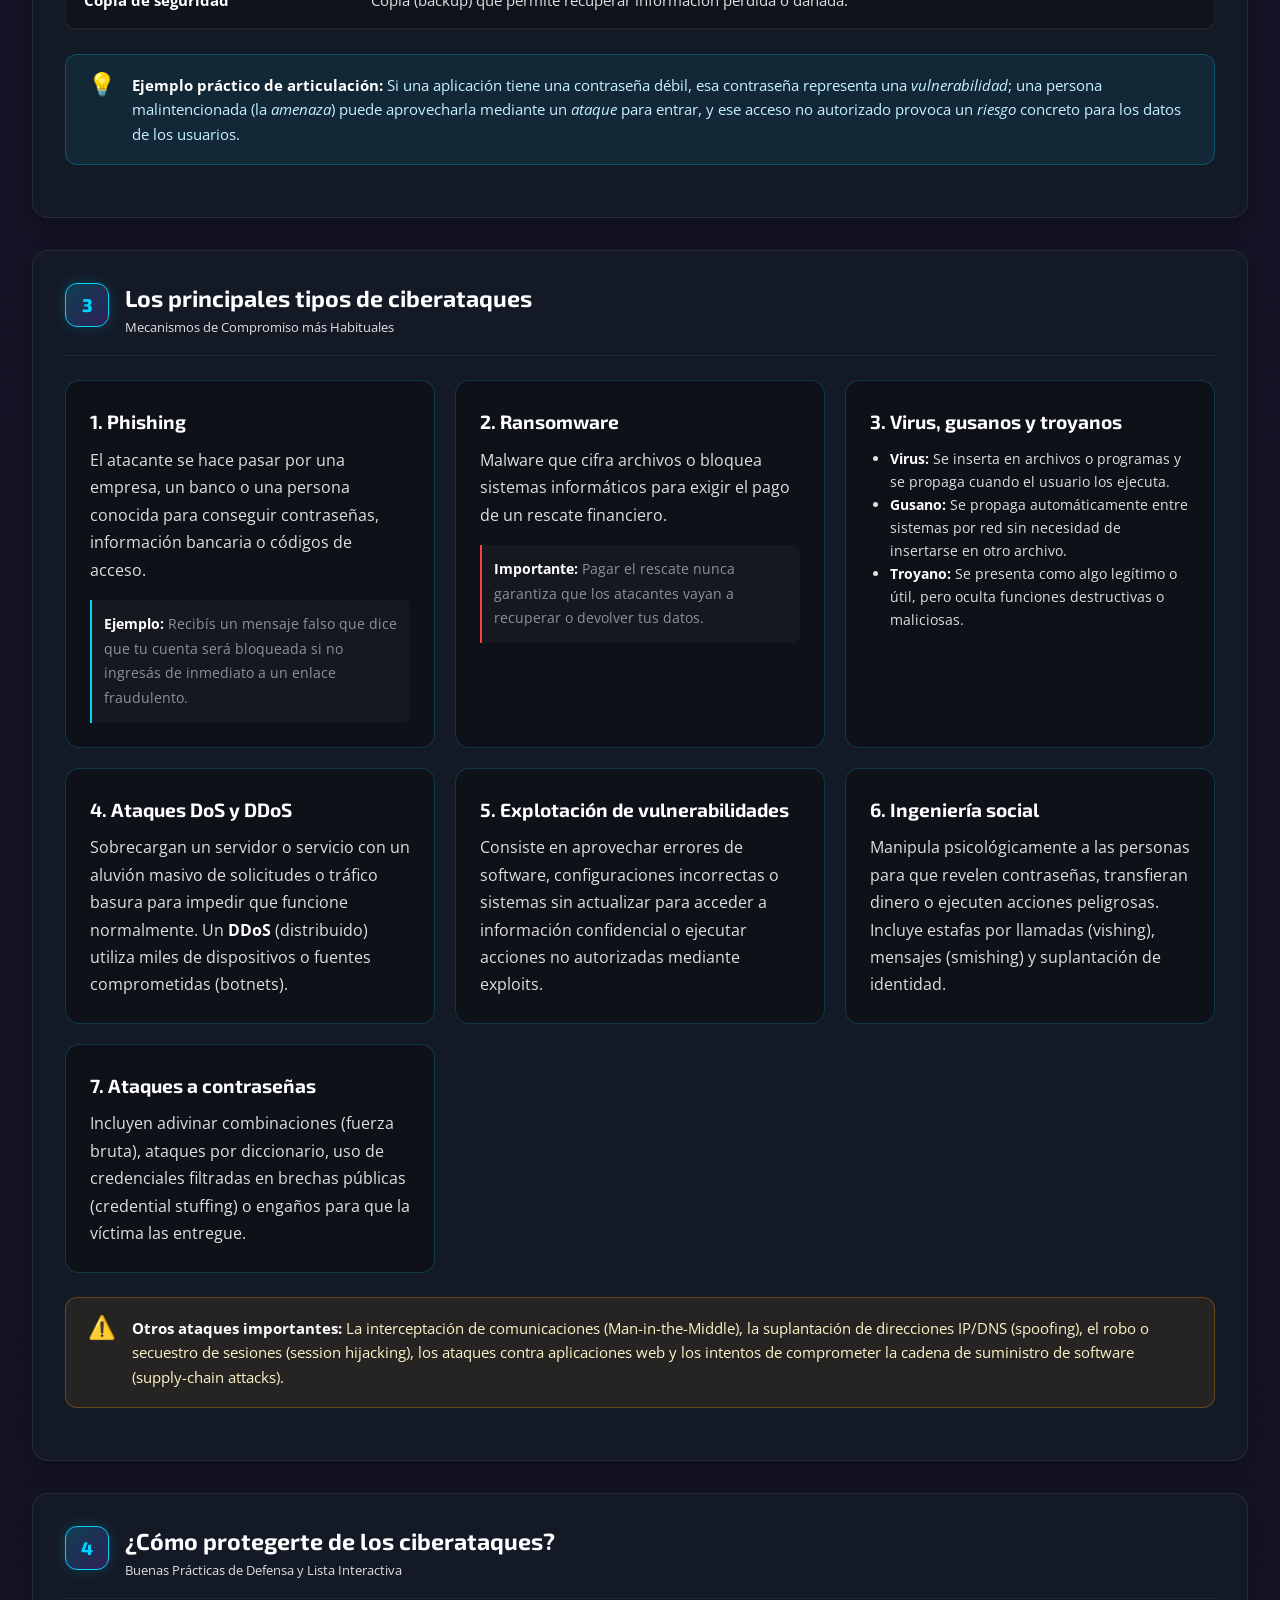
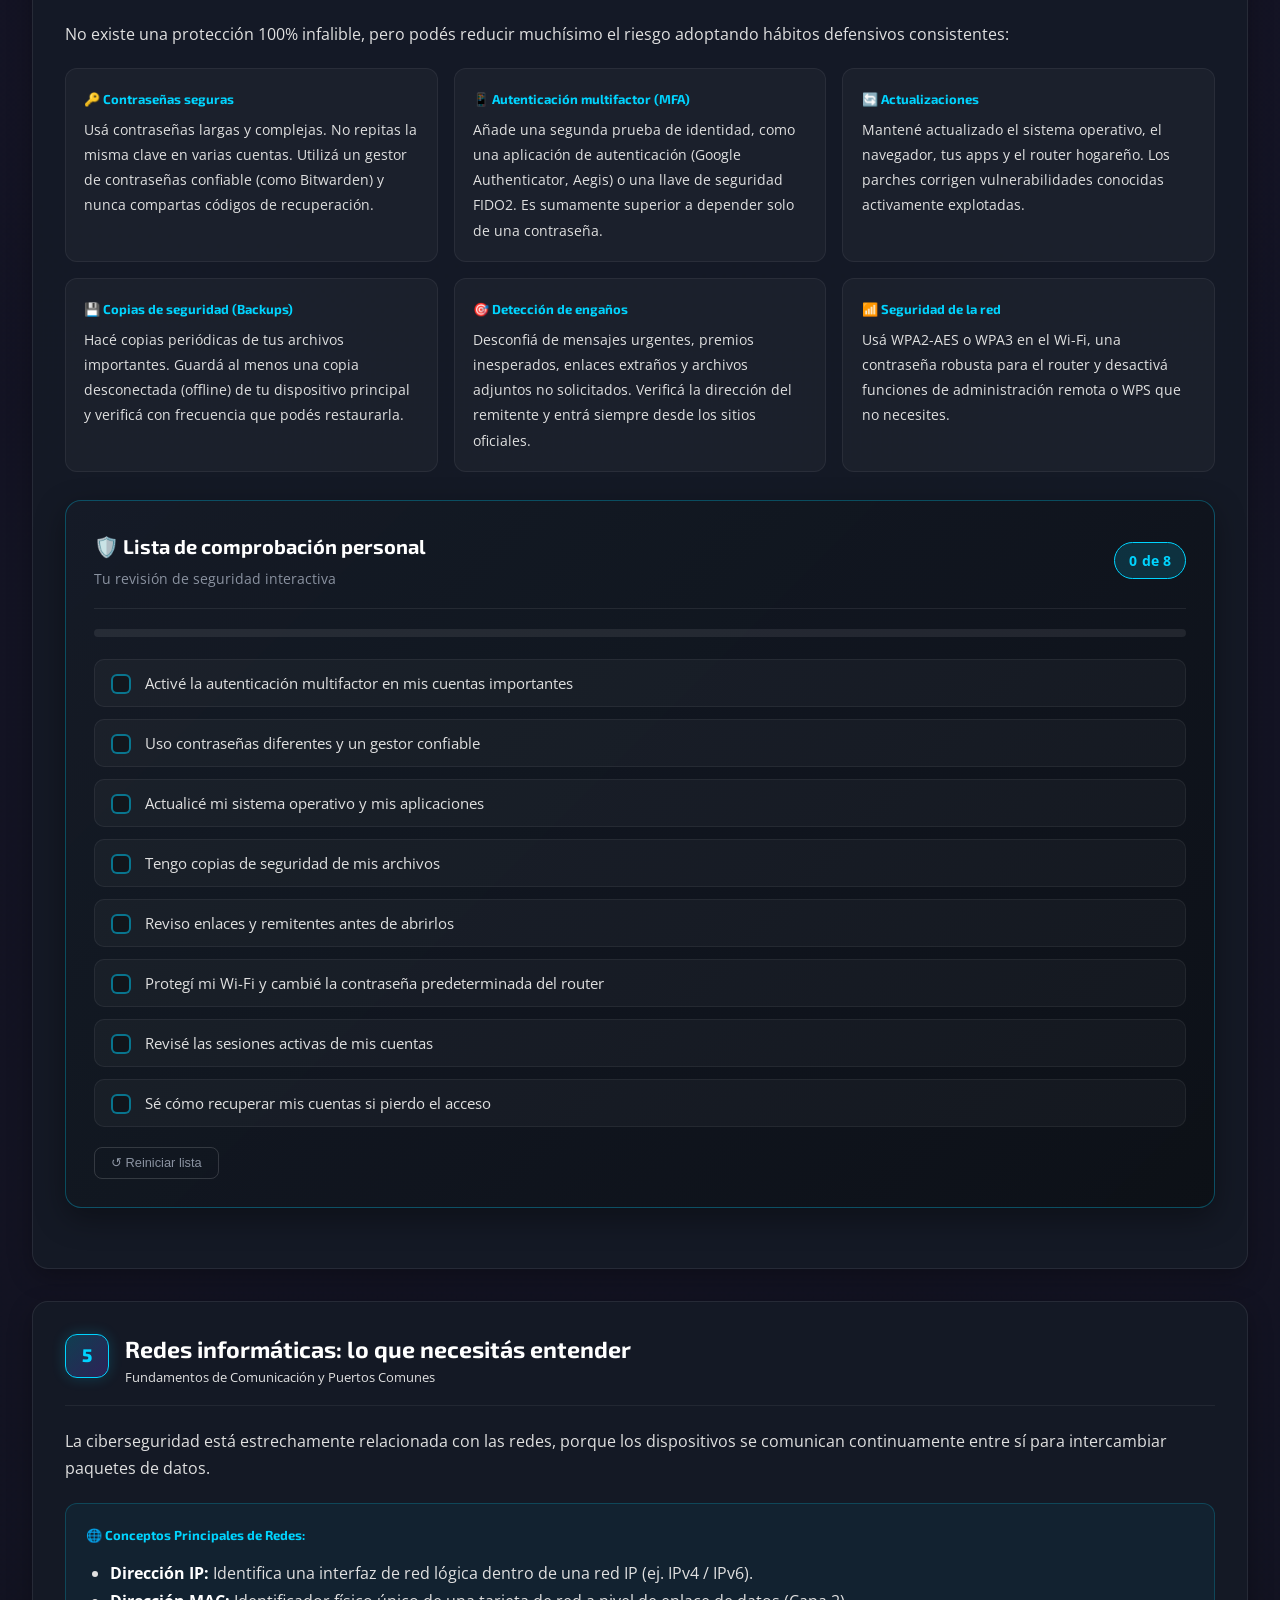
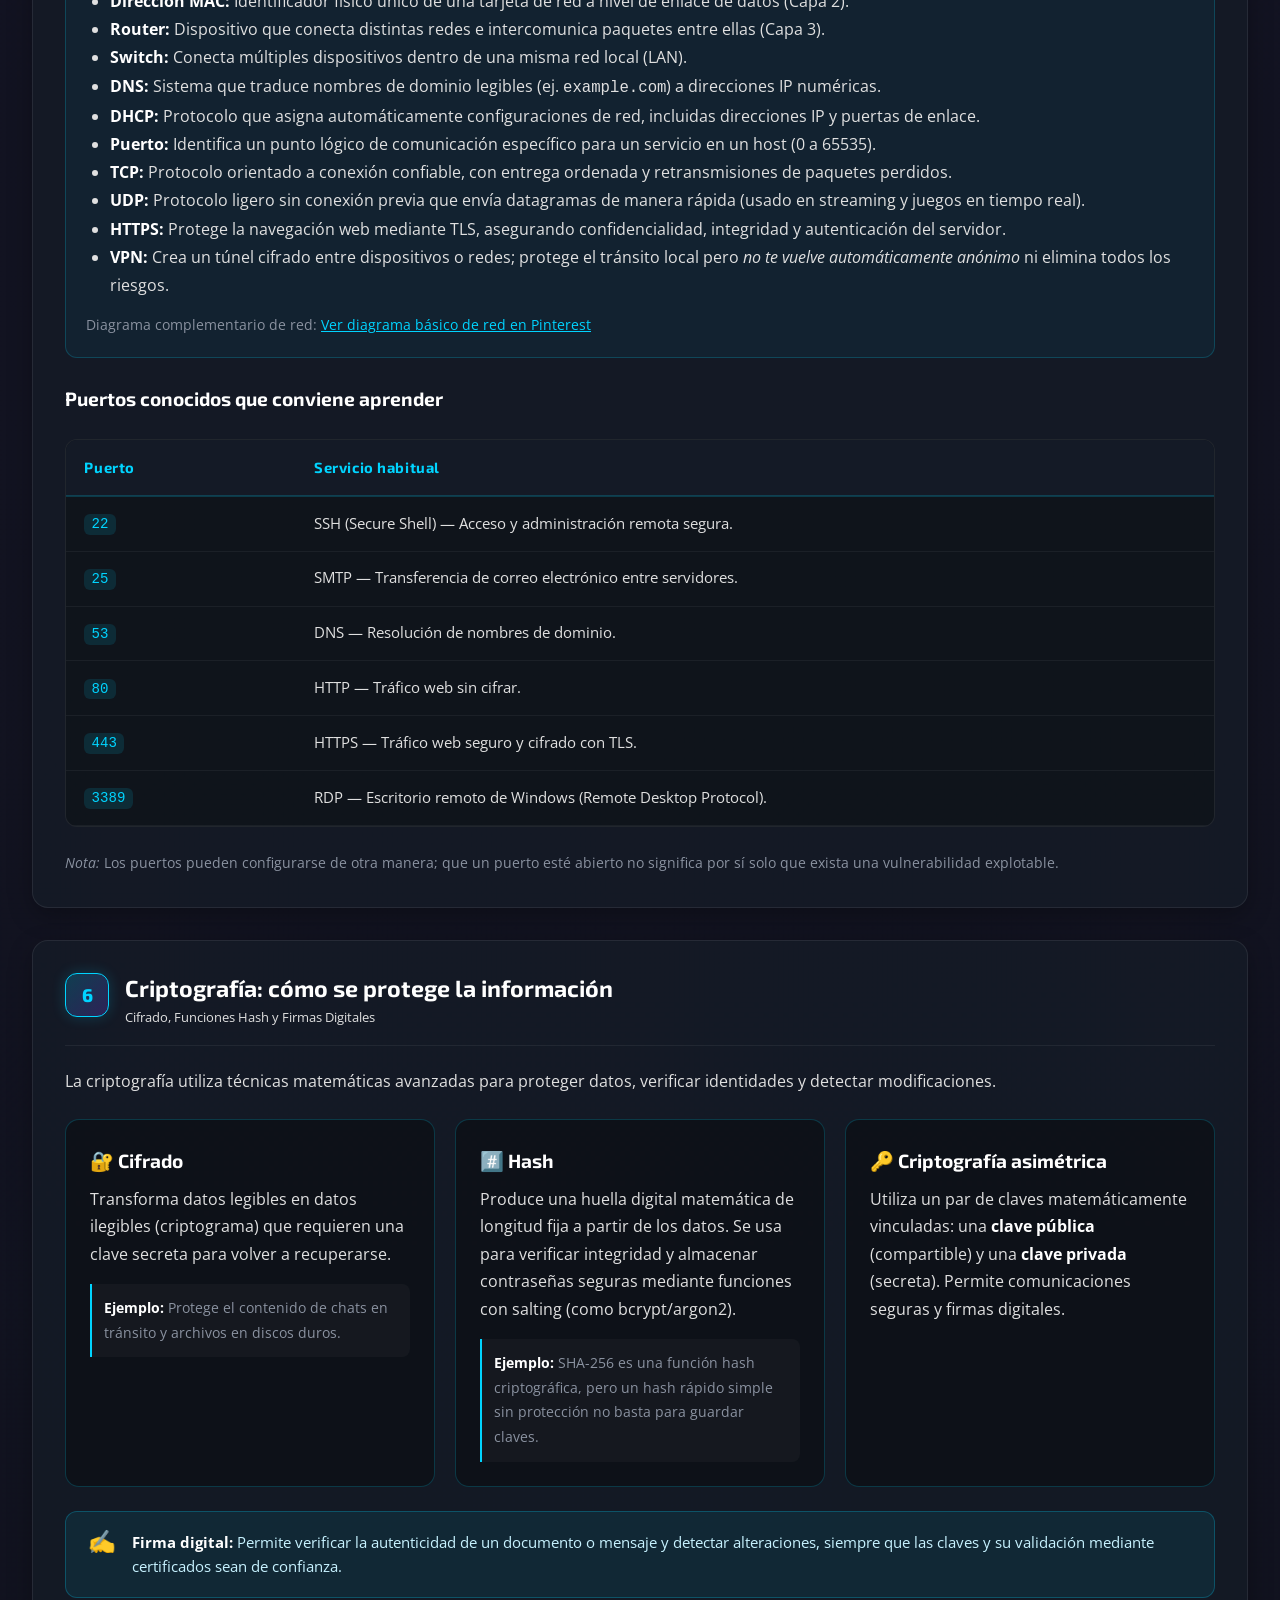
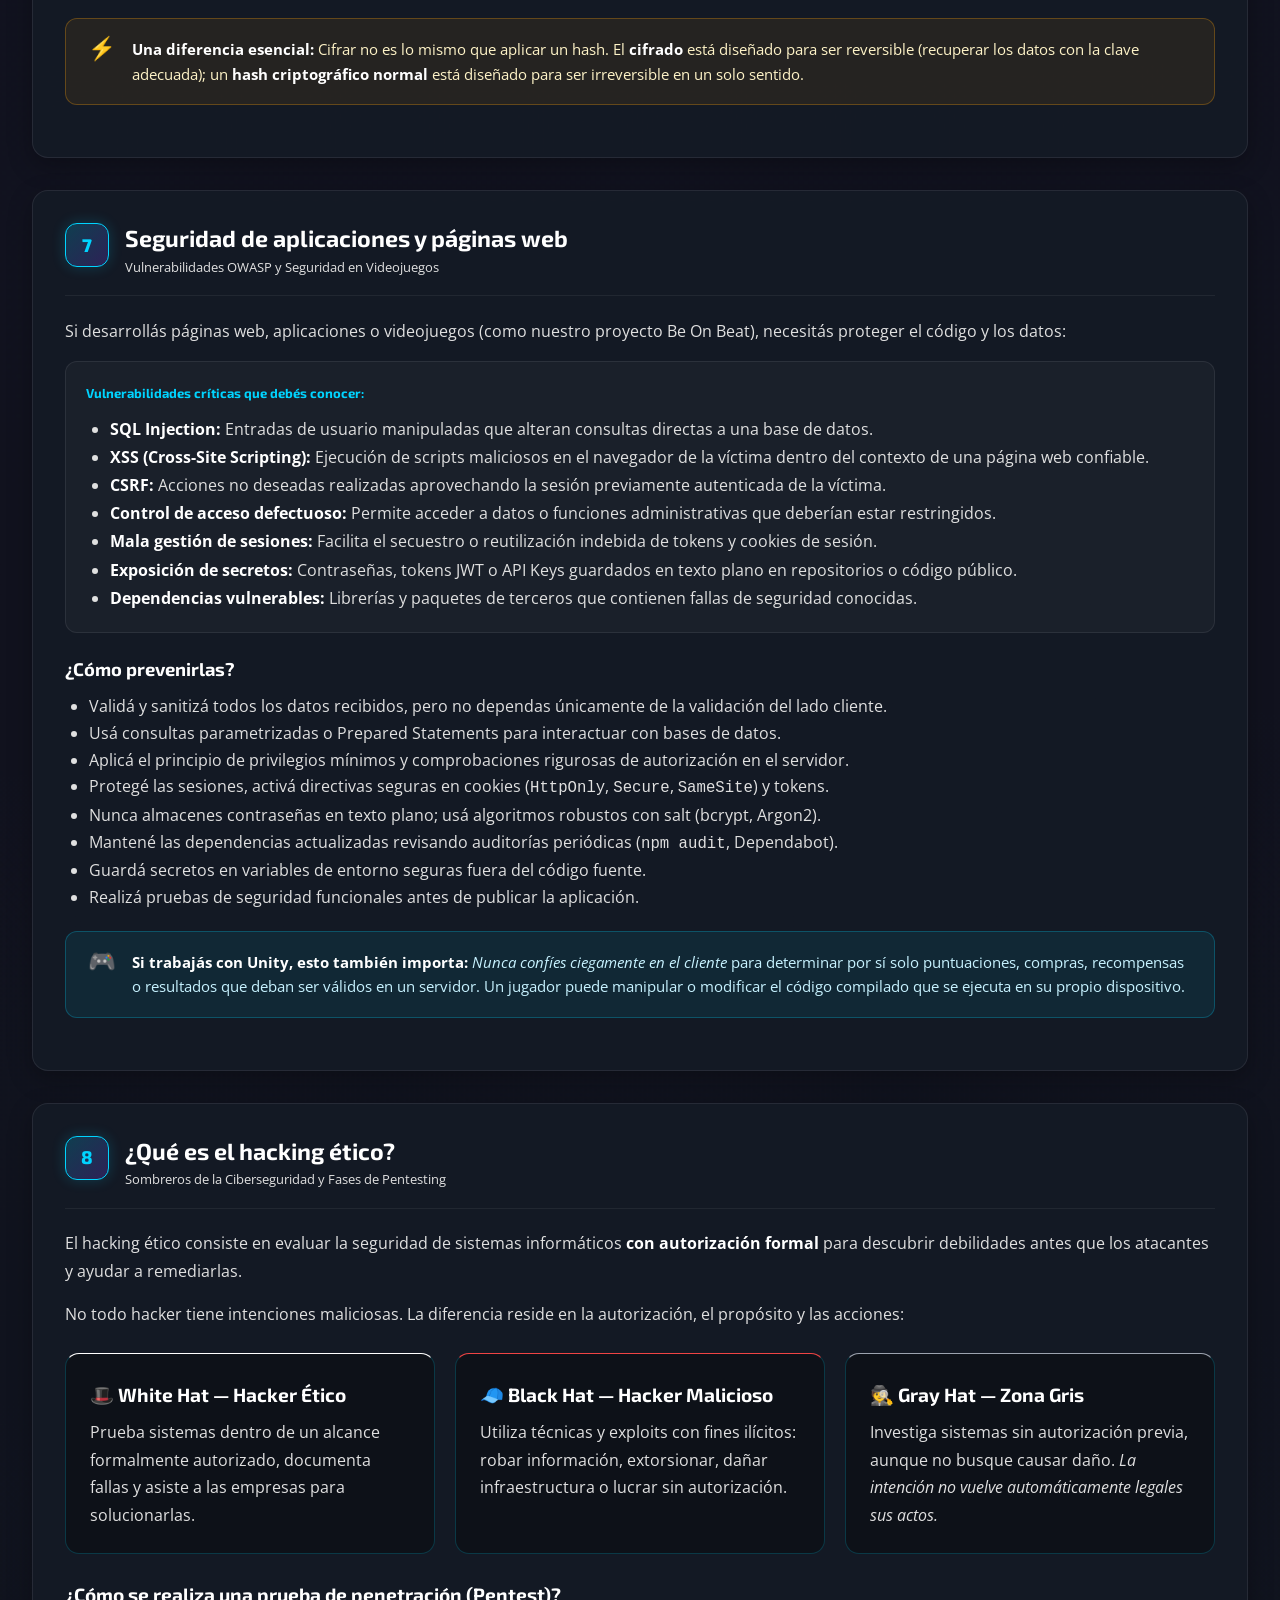
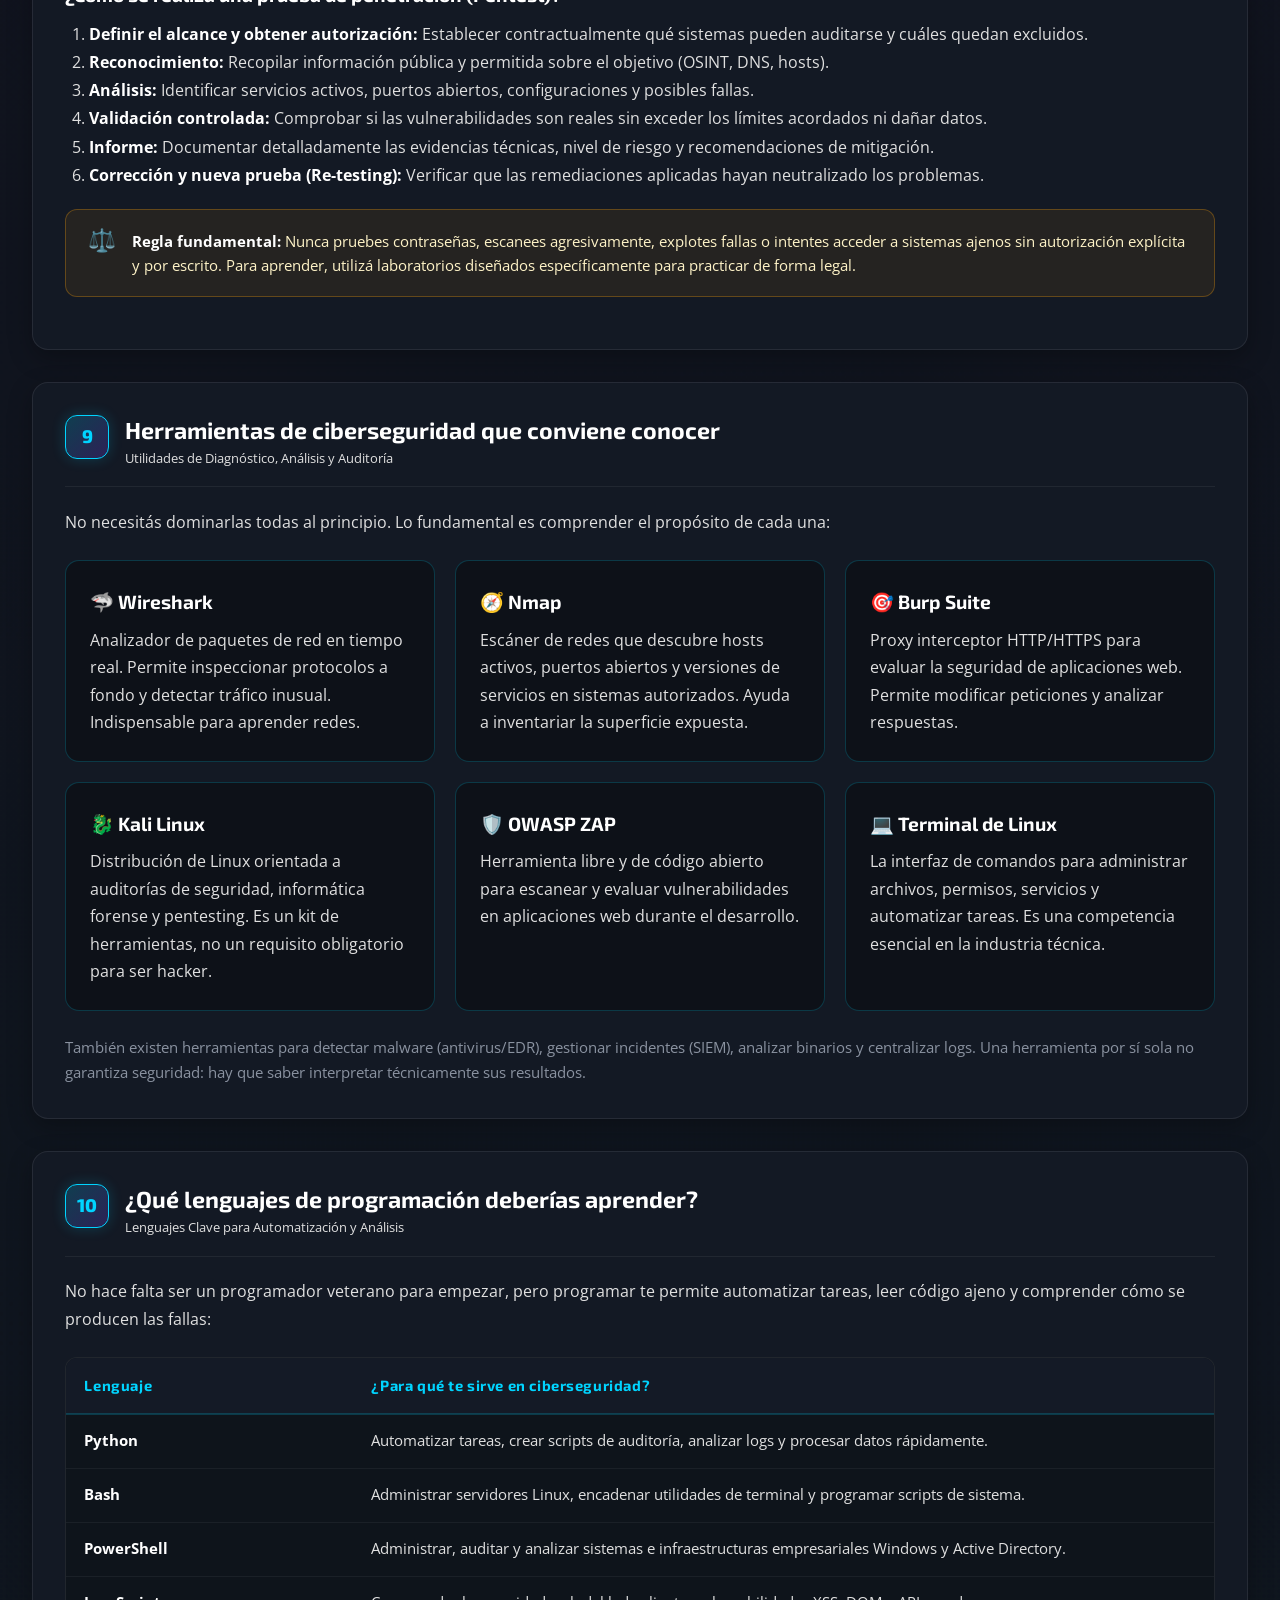
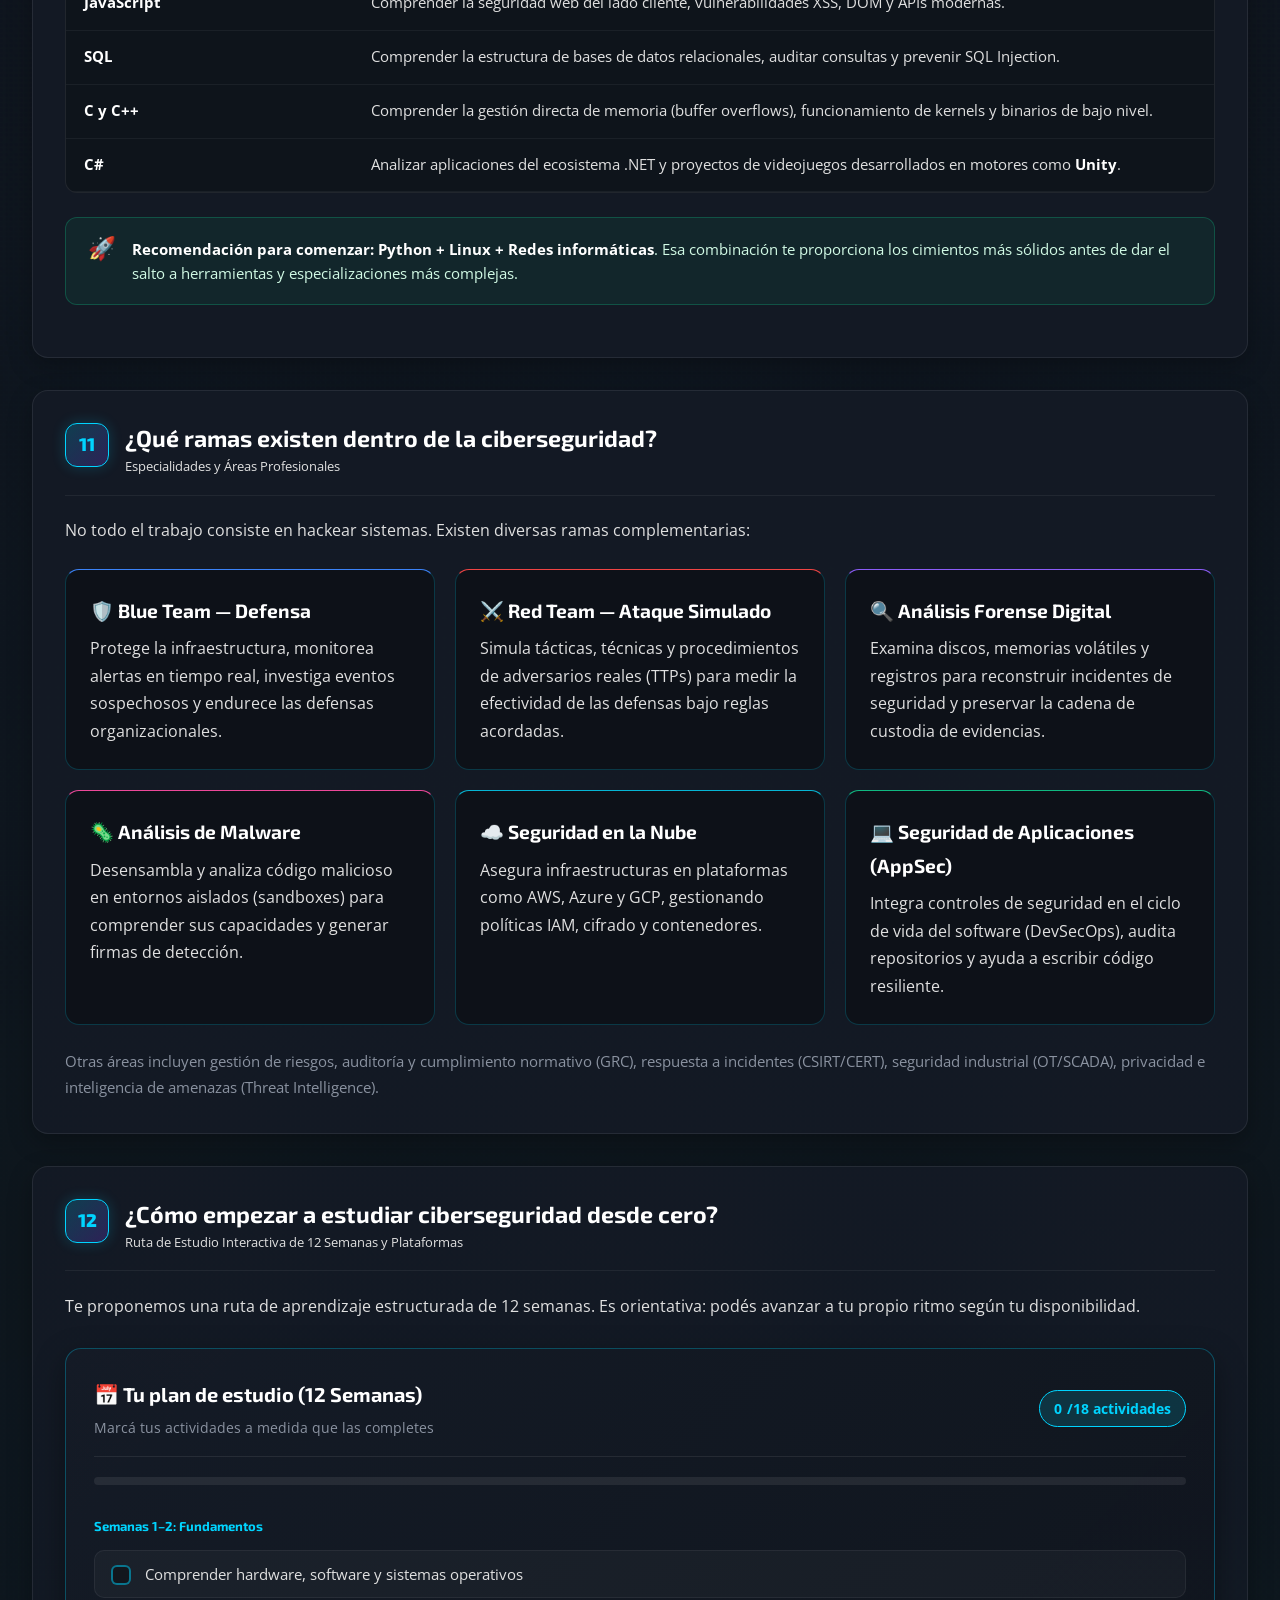
==== commit 59eba3e8: "feat: update WhatsApp QR section heading and description in index.html" ====
--- a/index.html
+++ b/index.html
@@ -4489,13 +4489,13 @@
 
                     <!-- Código QR Interactivo para la Expo-Tec -->
                     <div class="qr-container">
-                        <h4>📱 ESCANEÁ EN EL STAND</h4>
+                        <h4>📱 ¡Escaneá y contactanos por WhatsApp!</h4>
                         <div class="qr-box">
                             <img src="WhatsApp.jpg" alt="Código QR WhatsApp" class="qr-image"
                                 style="width: 120px; height: 120px; object-fit: contain; display: block; border-radius: 4px;">
                         </div>
                         <p style="font-size: 0.72rem; color: var(--text-muted); margin-bottom: 0;">
-                            Escanea el Qr si deseas más info
+                            ¿Tenés alguna consulta? ¡Escribinos!
                         </p>
                     </div>
                 </div>
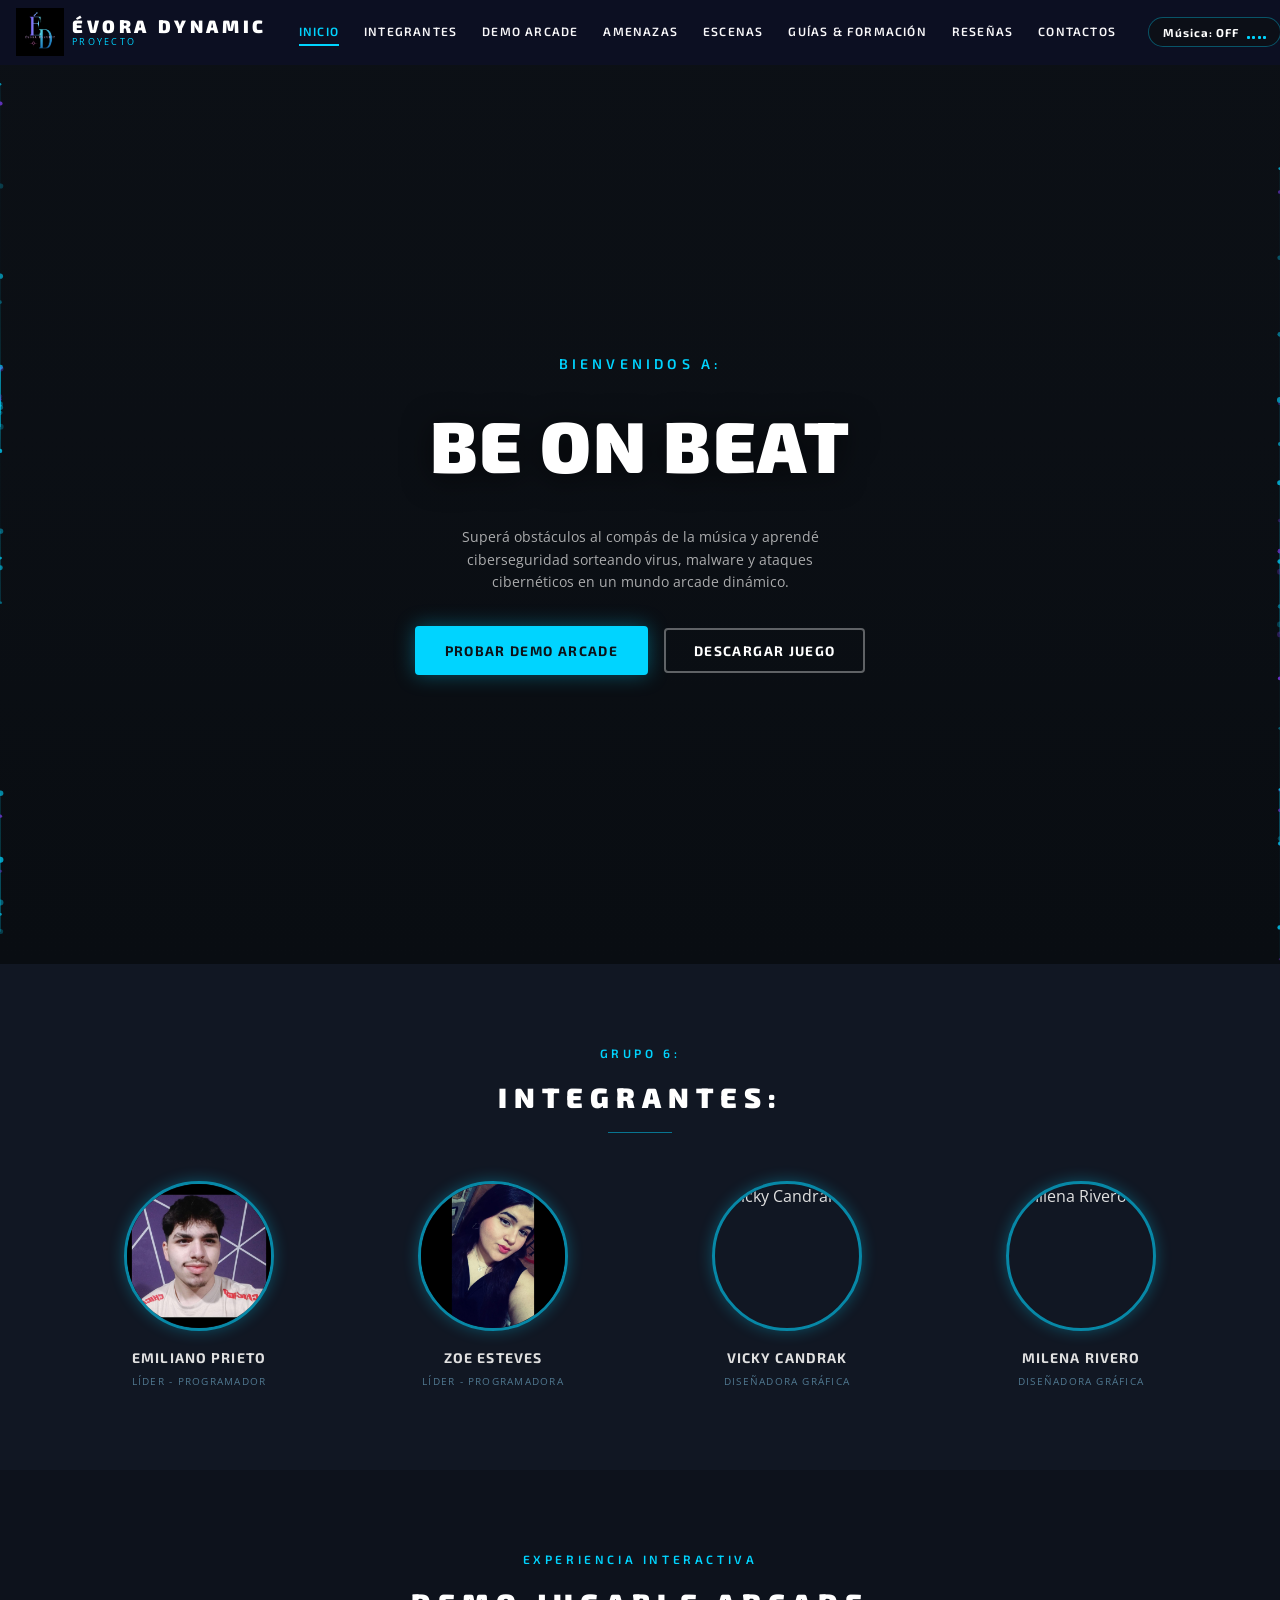
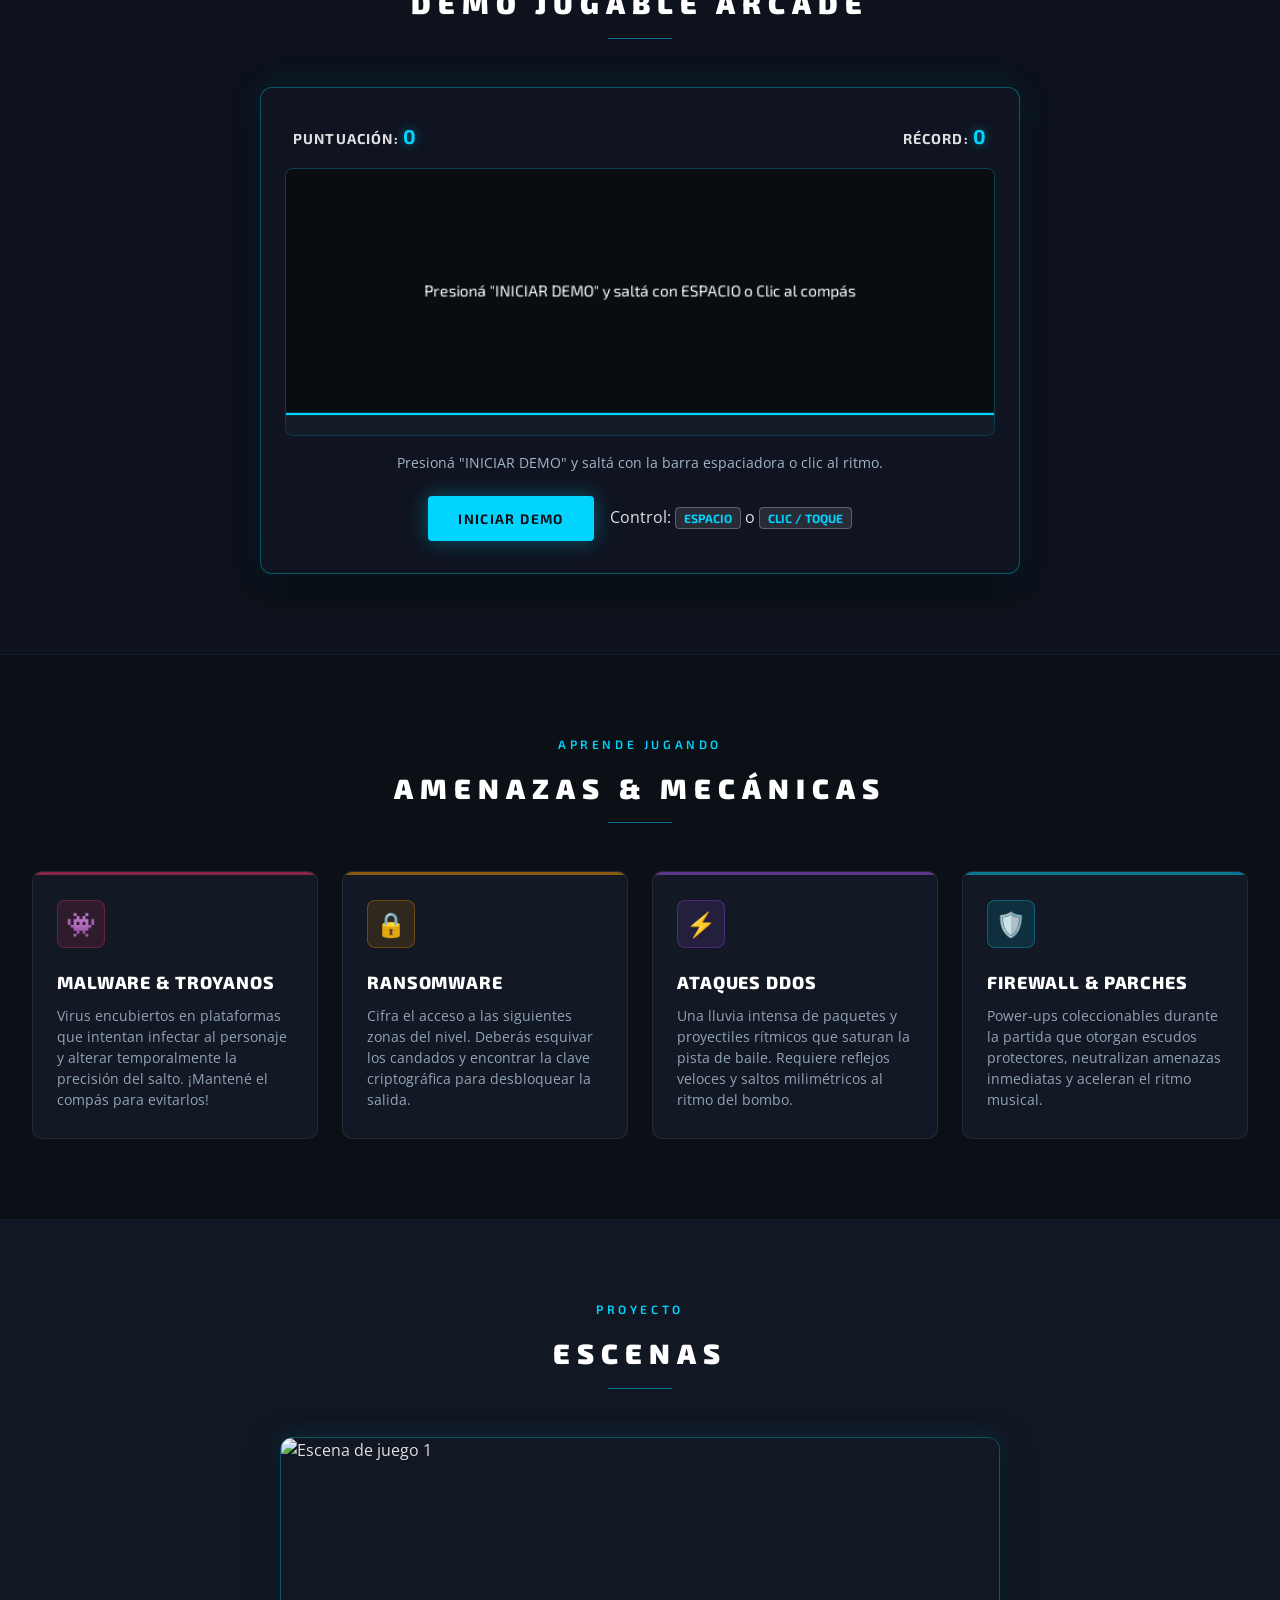
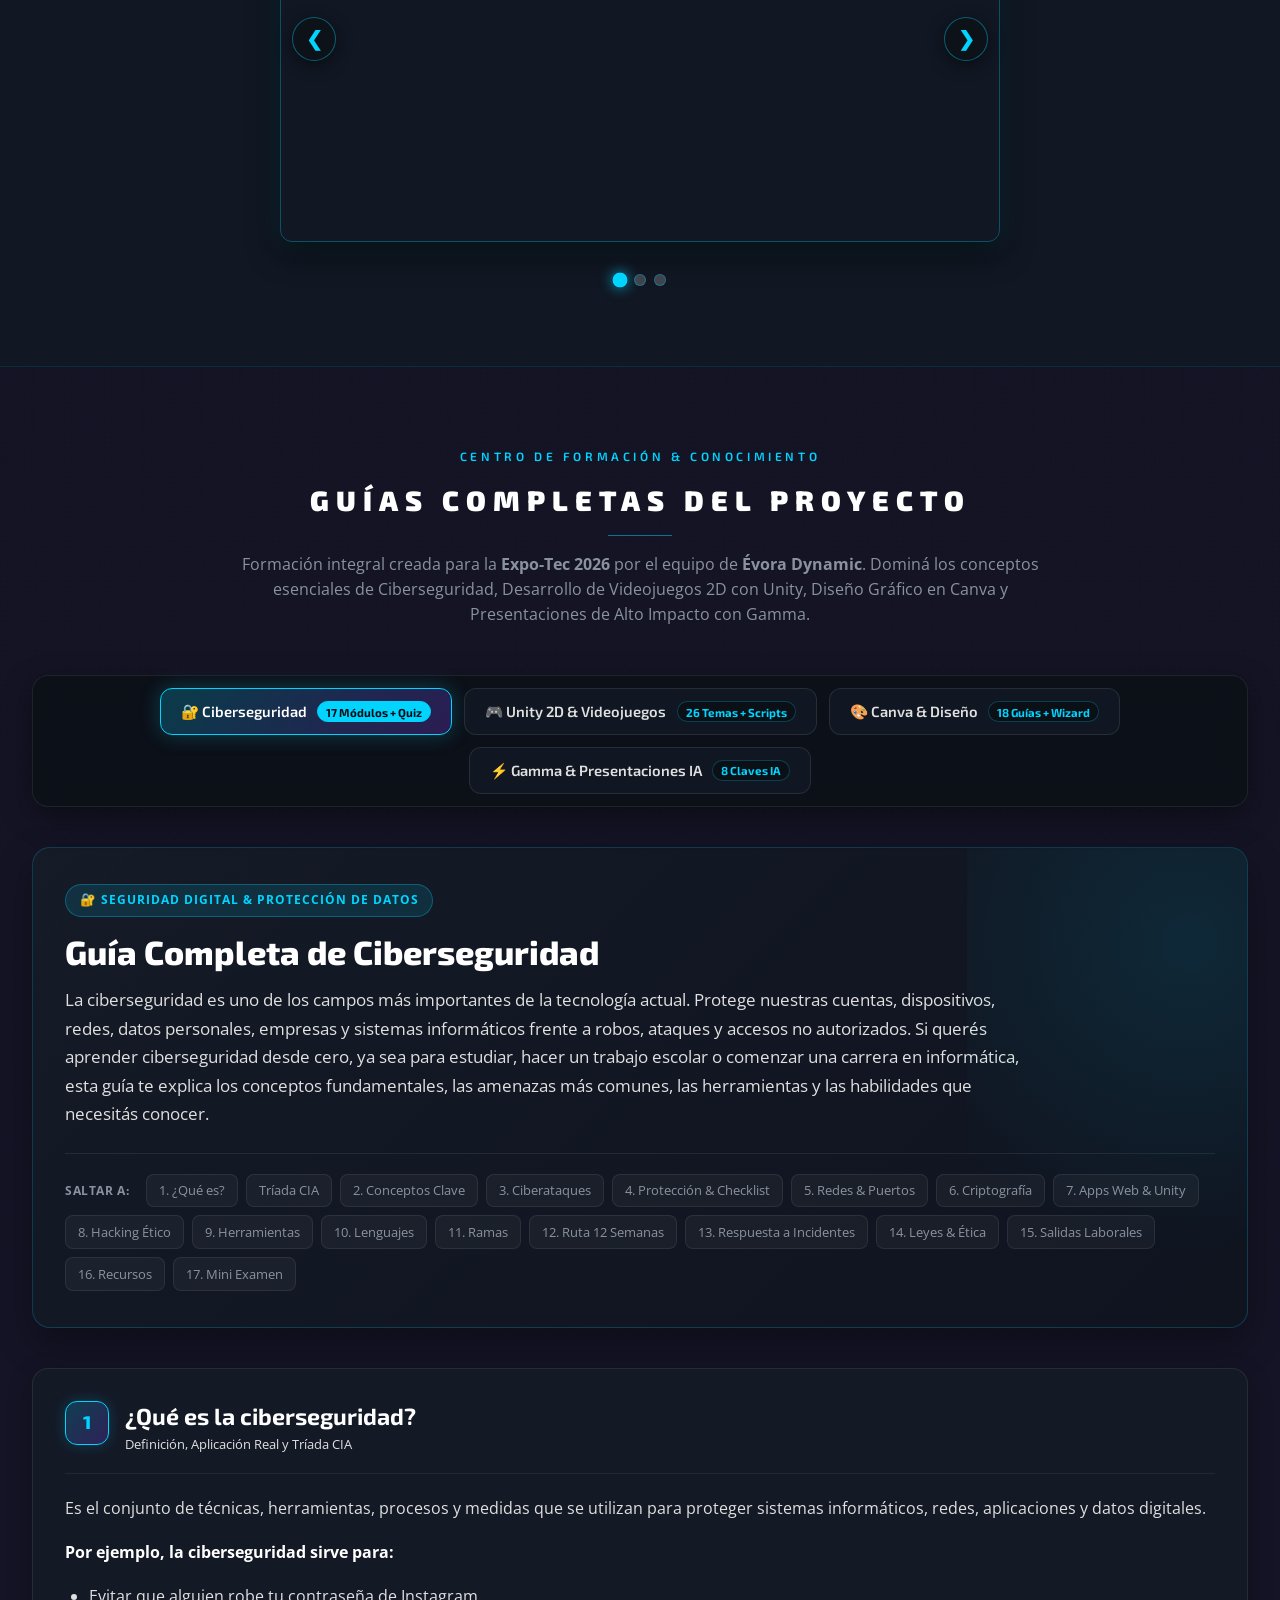
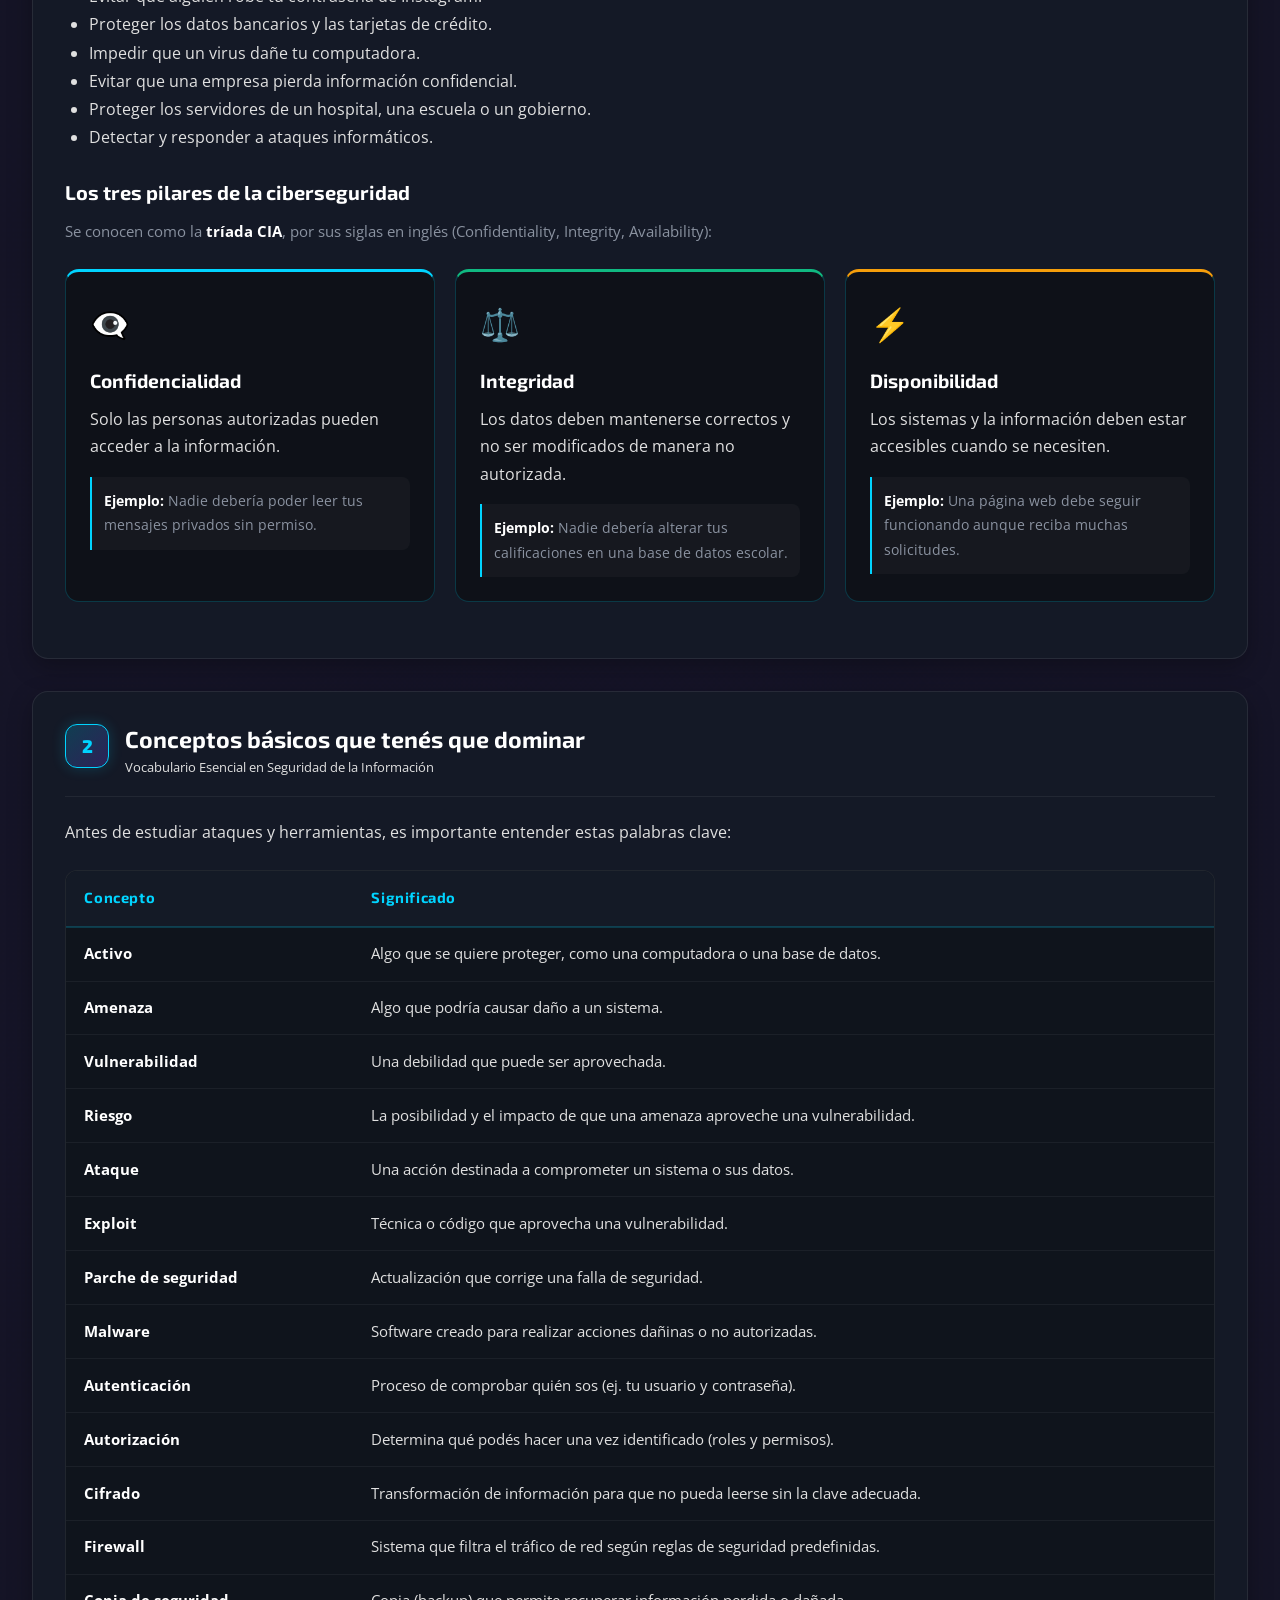
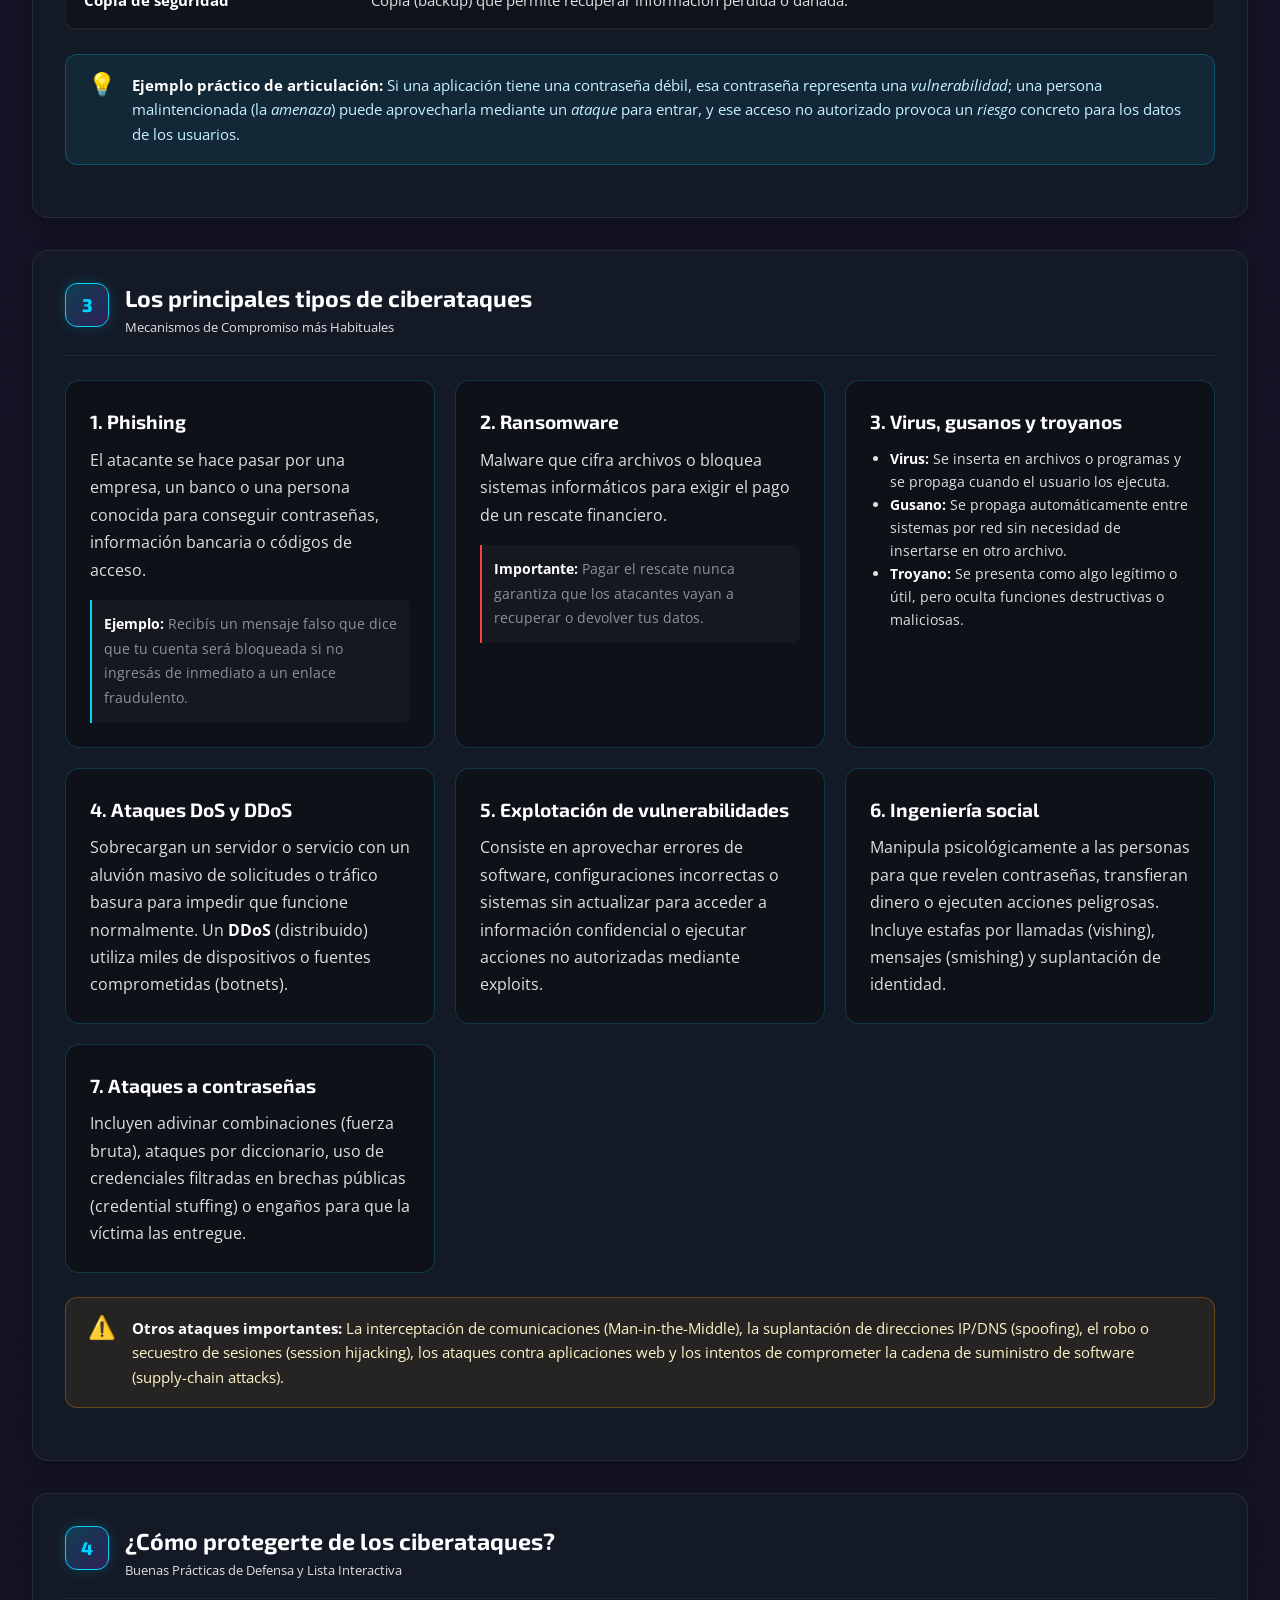
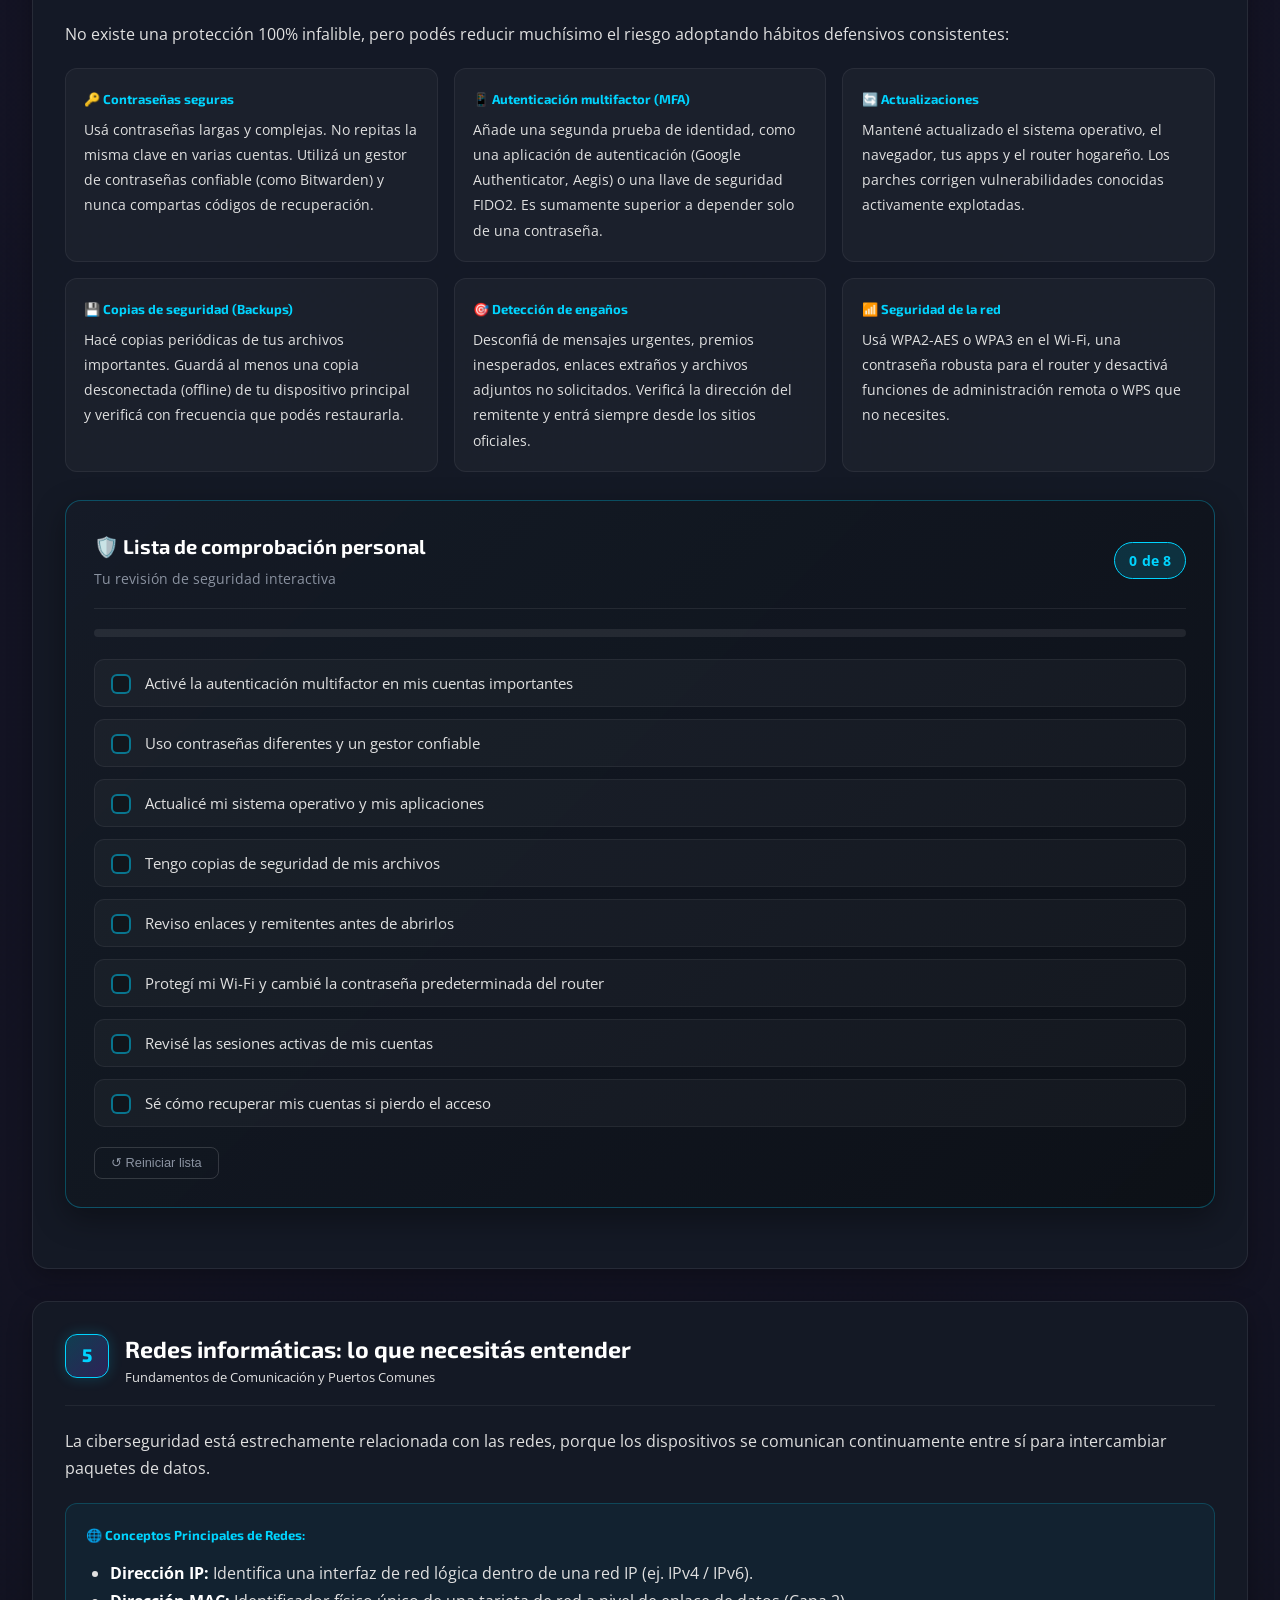
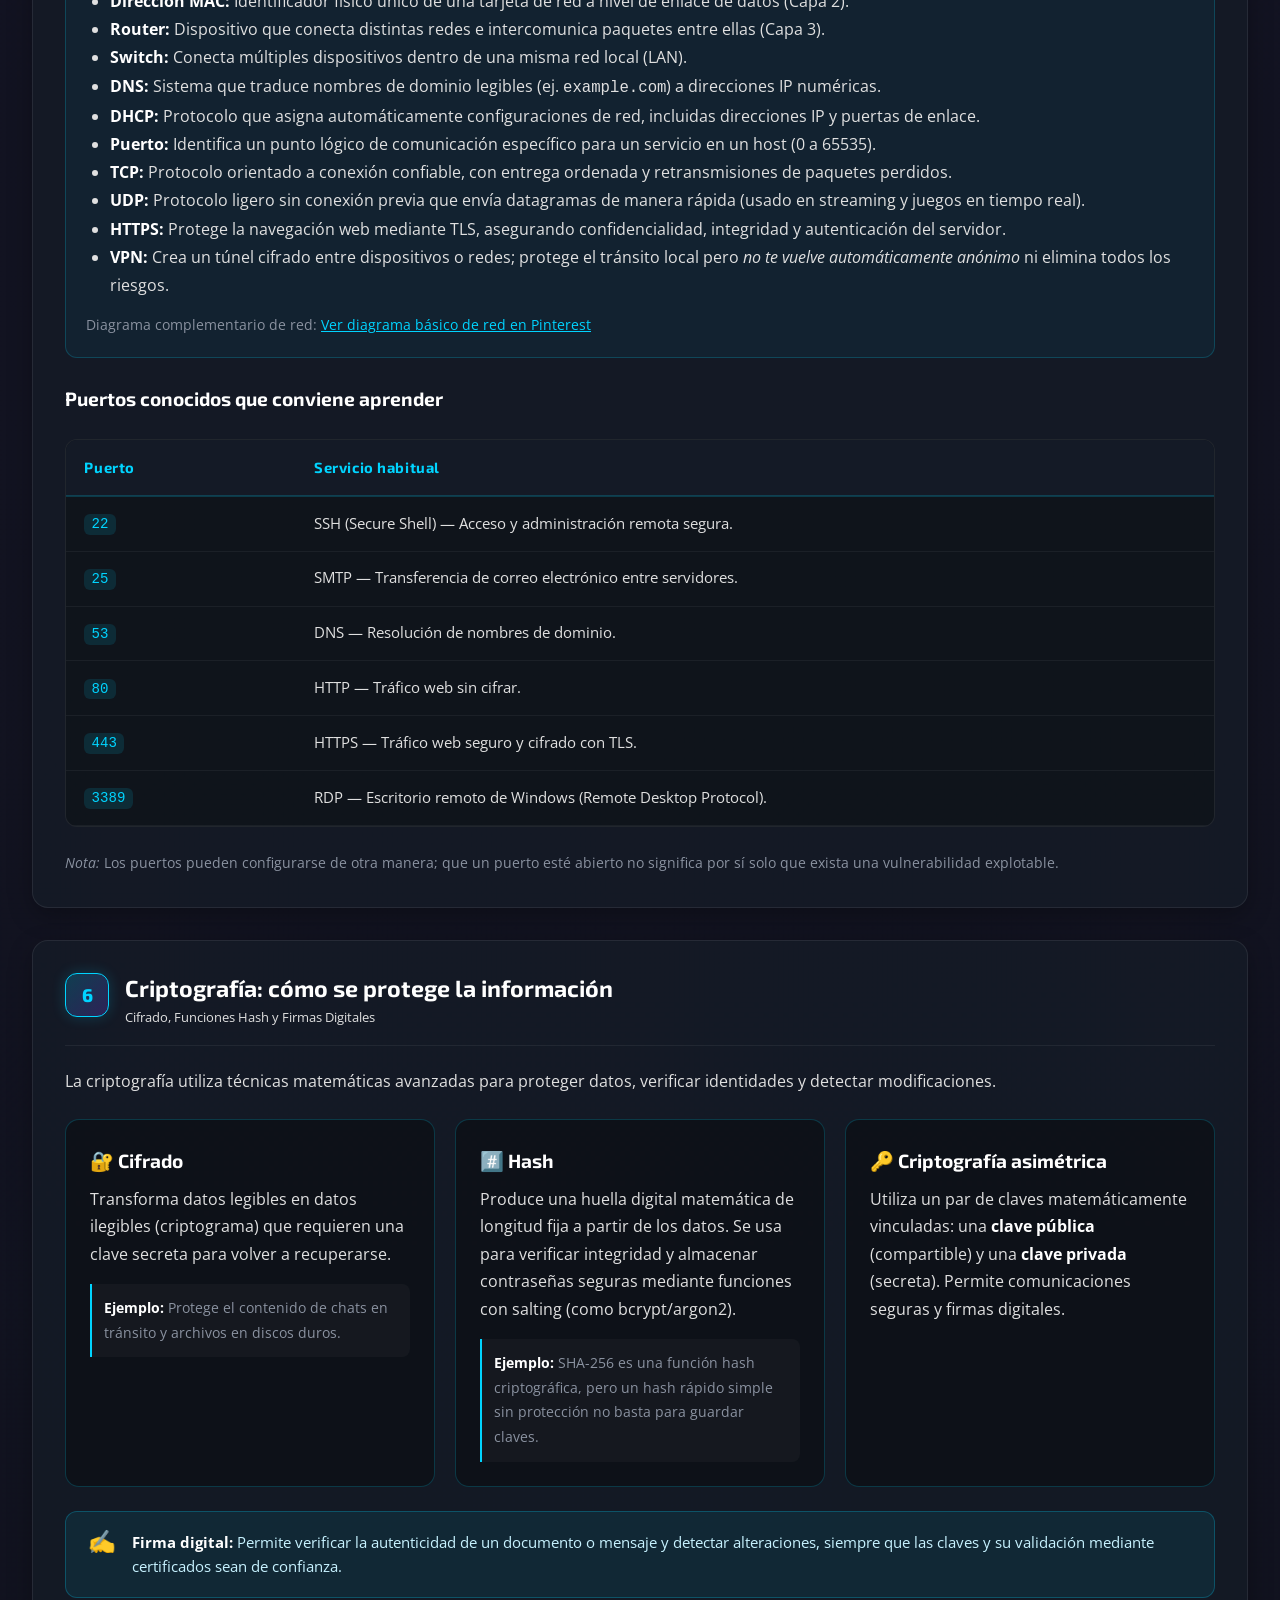
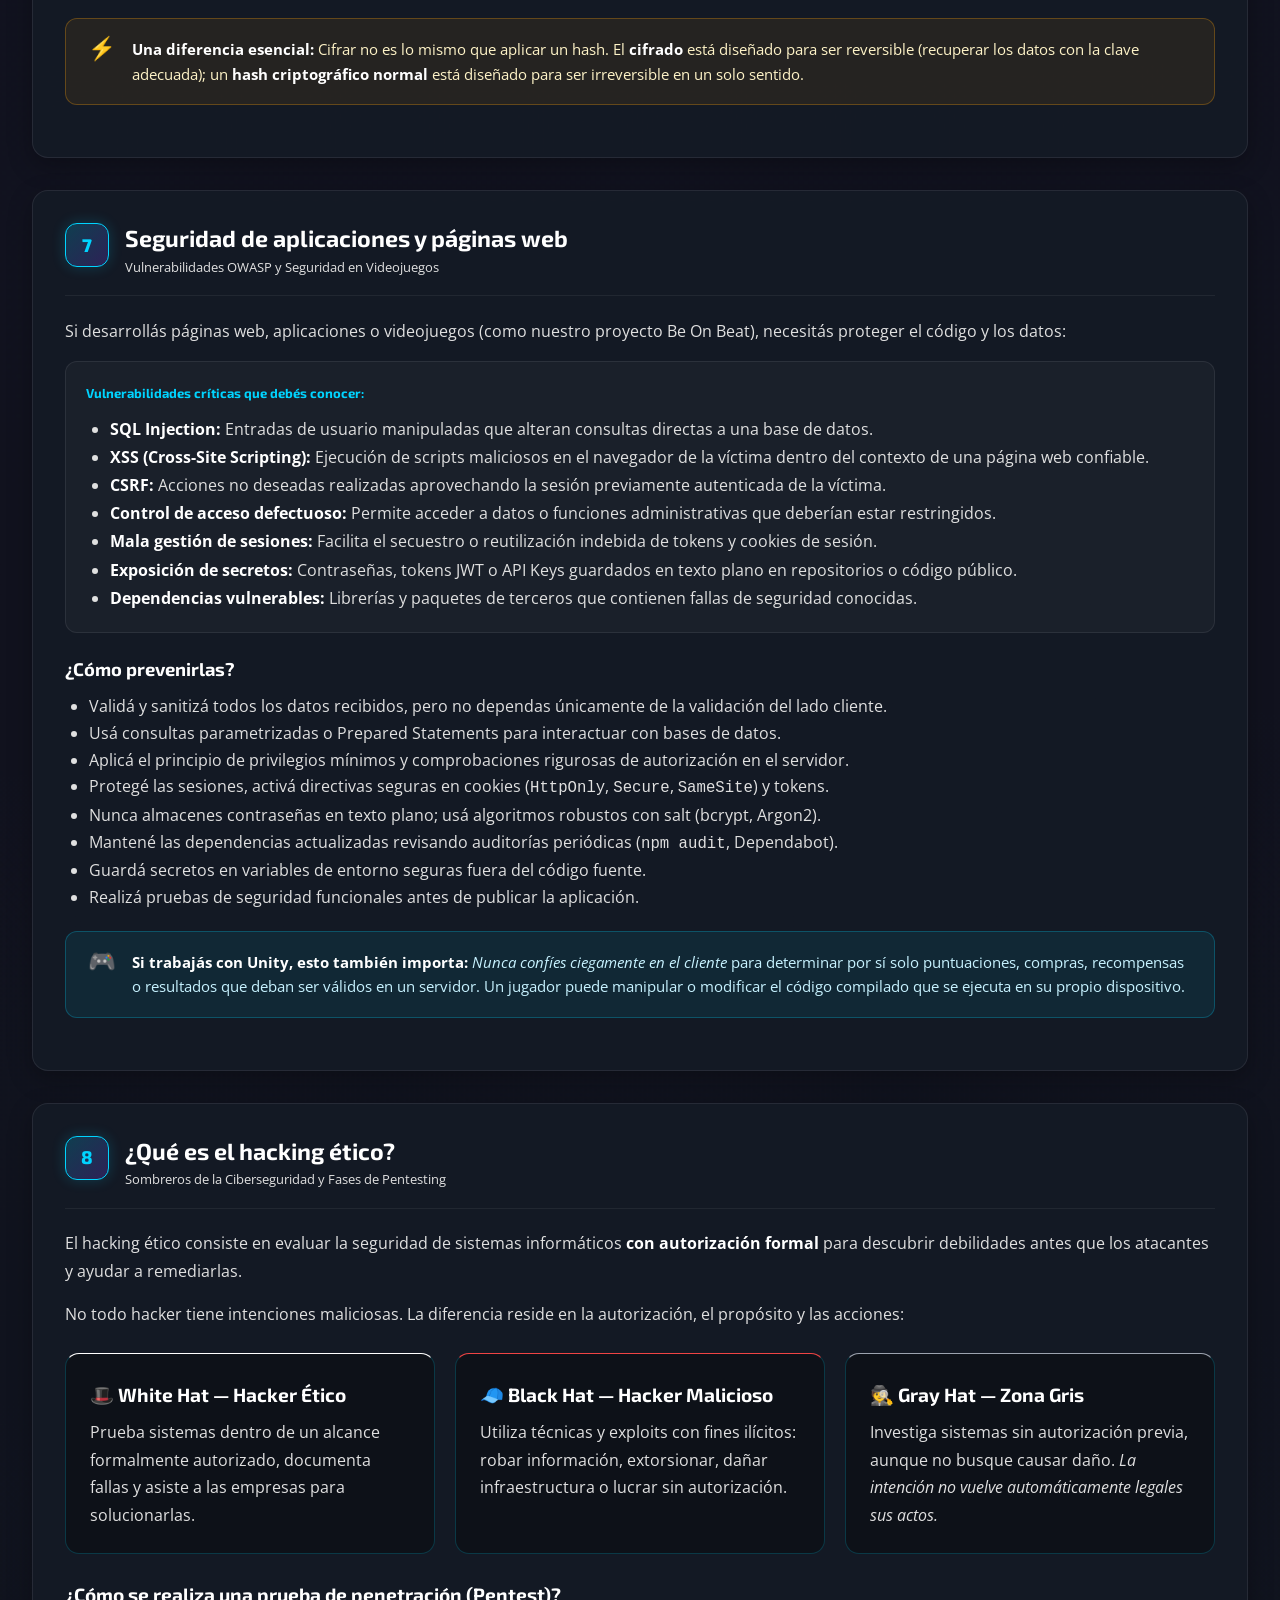
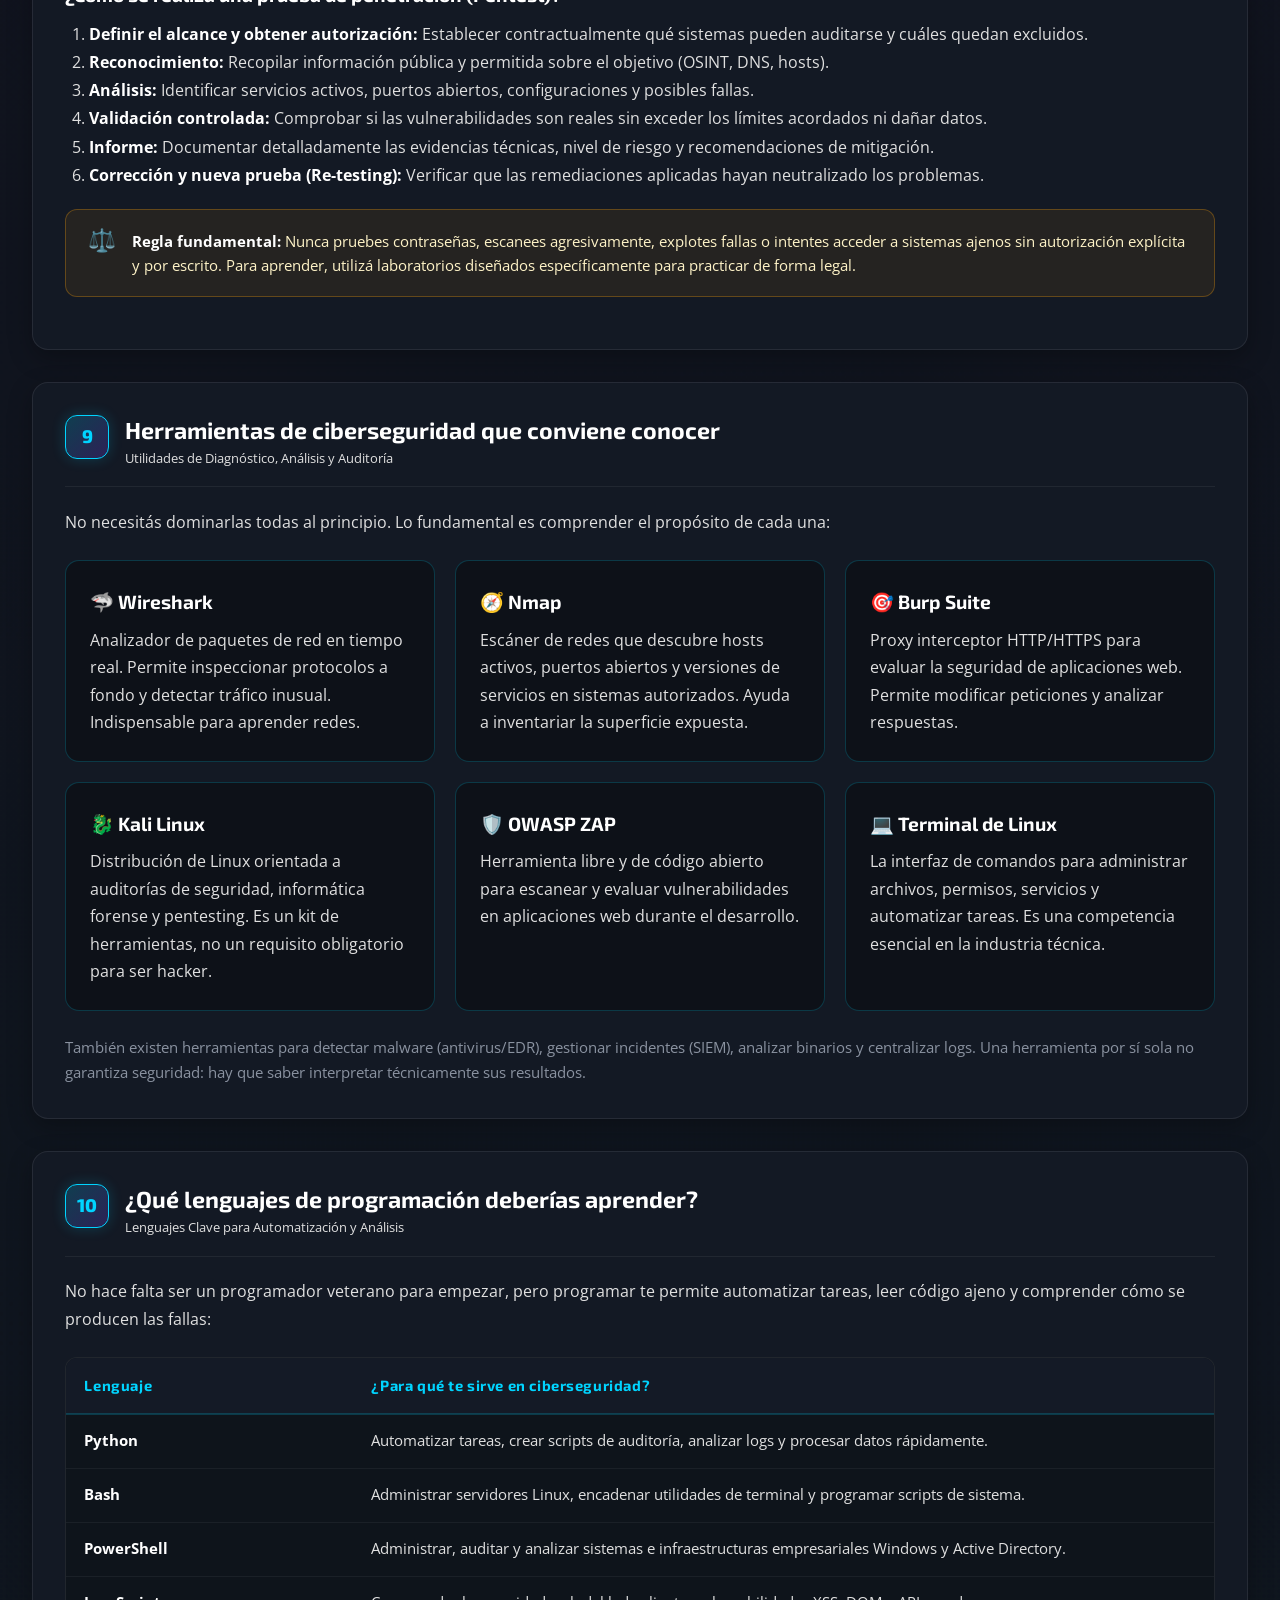
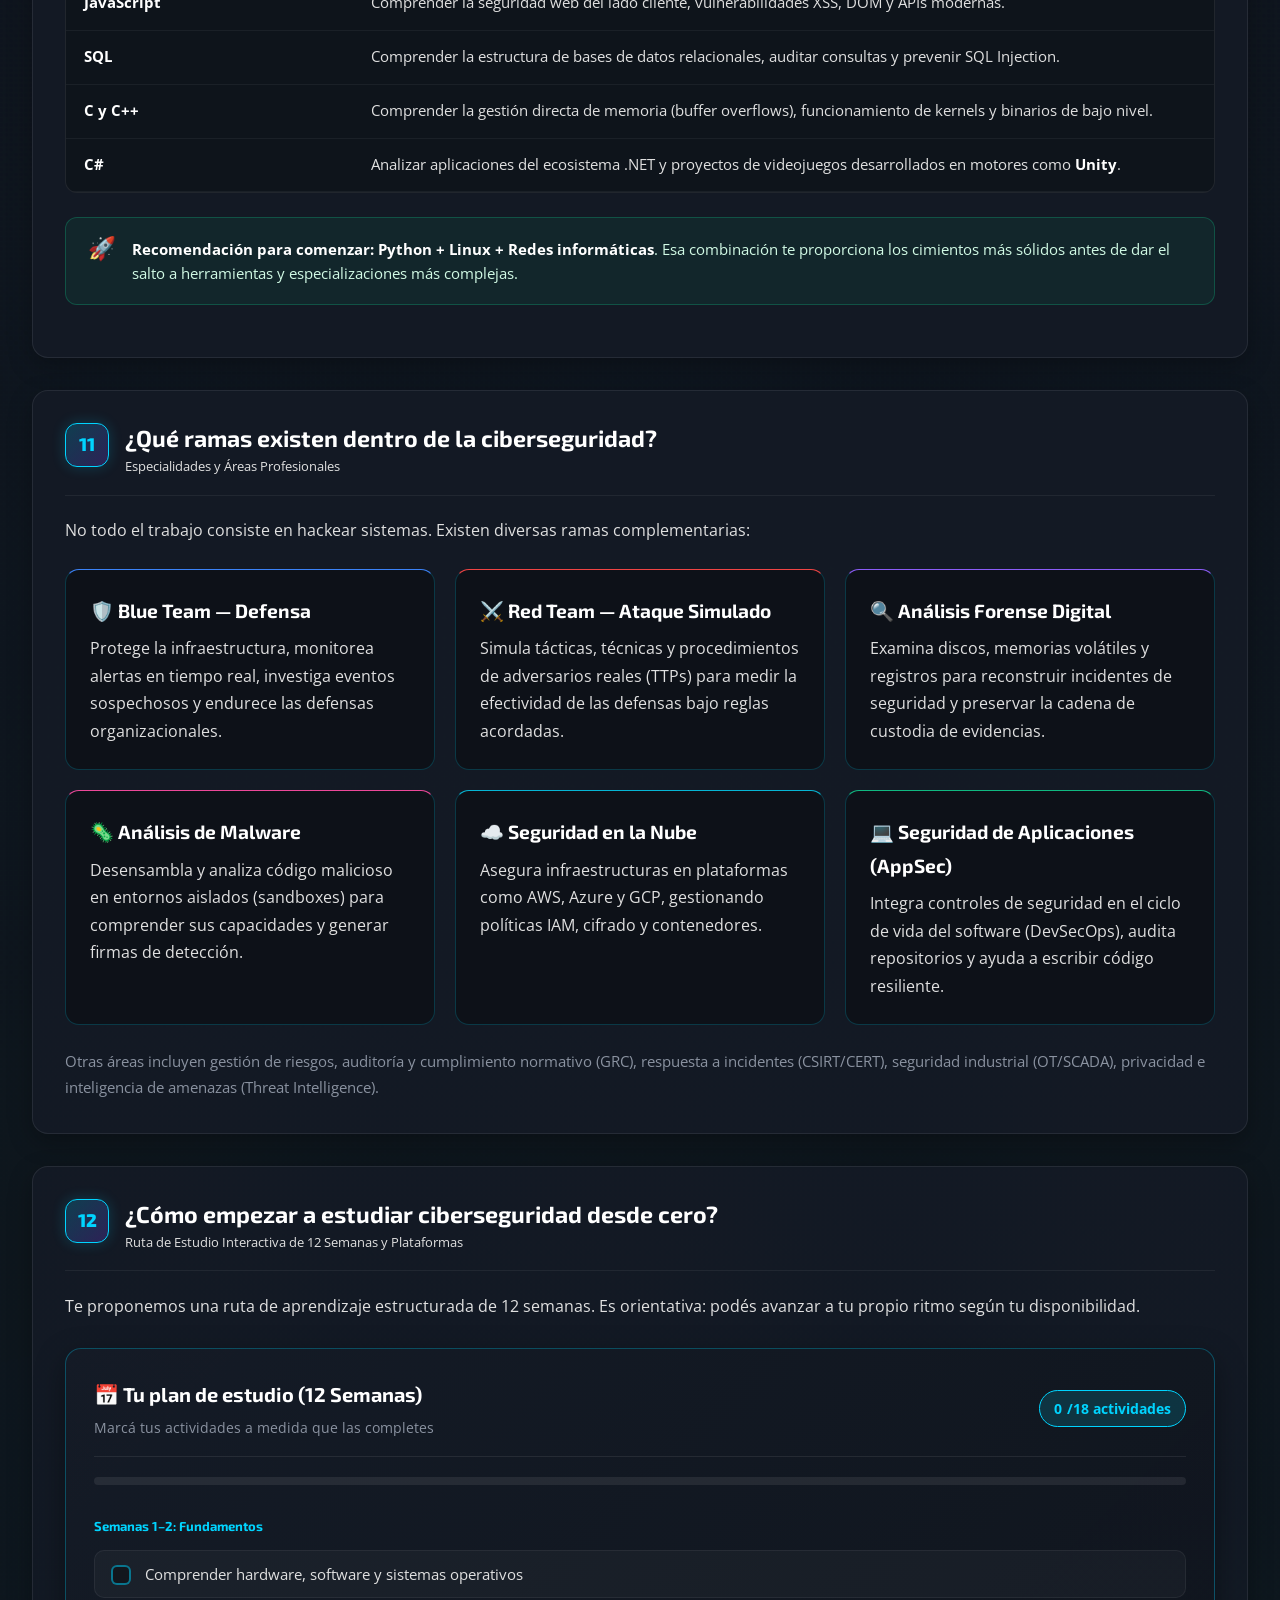
==== commit 66b04158: "feat: add WhatsApp social link and icon to footer" ====
--- a/index.html
+++ b/index.html
@@ -4484,6 +4484,15 @@
                                     <span>GitHub</span>
                                 </a>
                             </li>
+                            <li>
+                                <a href="https://wa.me/5491128731678" target="_blank" class="social-link">
+                                    <svg width="16" height="16" viewBox="0 0 24 24" fill="currentColor">
+                                        <path
+                                            d="M12.031 2C6.508 2 2.016 6.492 2.016 12.015c0 1.766.462 3.49 1.339 5.008L2 22l5.107-1.339a9.975 9.975 0 004.924 1.298h.004c5.522 0 10.015-4.493 10.015-10.016C22.05 6.492 17.554 2 12.031 2zm5.839 14.234c-.246.693-1.434 1.326-1.99 1.409-.51.076-1.156.108-1.865-.118-.429-.137-.98-.32-1.685-.625-2.963-1.281-4.898-4.265-5.046-4.462-.148-.197-1.204-1.601-1.204-3.055 0-1.454.762-2.169 1.033-2.465.27-.296.591-.37.788-.37.197 0 .394.002.567.01.182.009.426-.069.666.508.246.591.838 2.045.912 2.193.074.148.123.32.025.517-.099.197-.148.32-.296.493-.148.172-.31.385-.443.517-.148.148-.302.309-.13.605.172.296.766 1.263 1.644 2.046 1.13 1.008 2.083 1.32 2.379 1.468.296.148.468.123.64-.074.172-.197.739-.862.936-1.158.197-.296.394-.246.665-.148.271.099 1.725.813 2.02.961.296.148.493.222.567.345.074.123.074.714-.172 1.407z" />
+                                    </svg>
+                                    <span>1128731678</span>
+                                </a>
+                            </li>
                         </ul>
                     </div>
 
